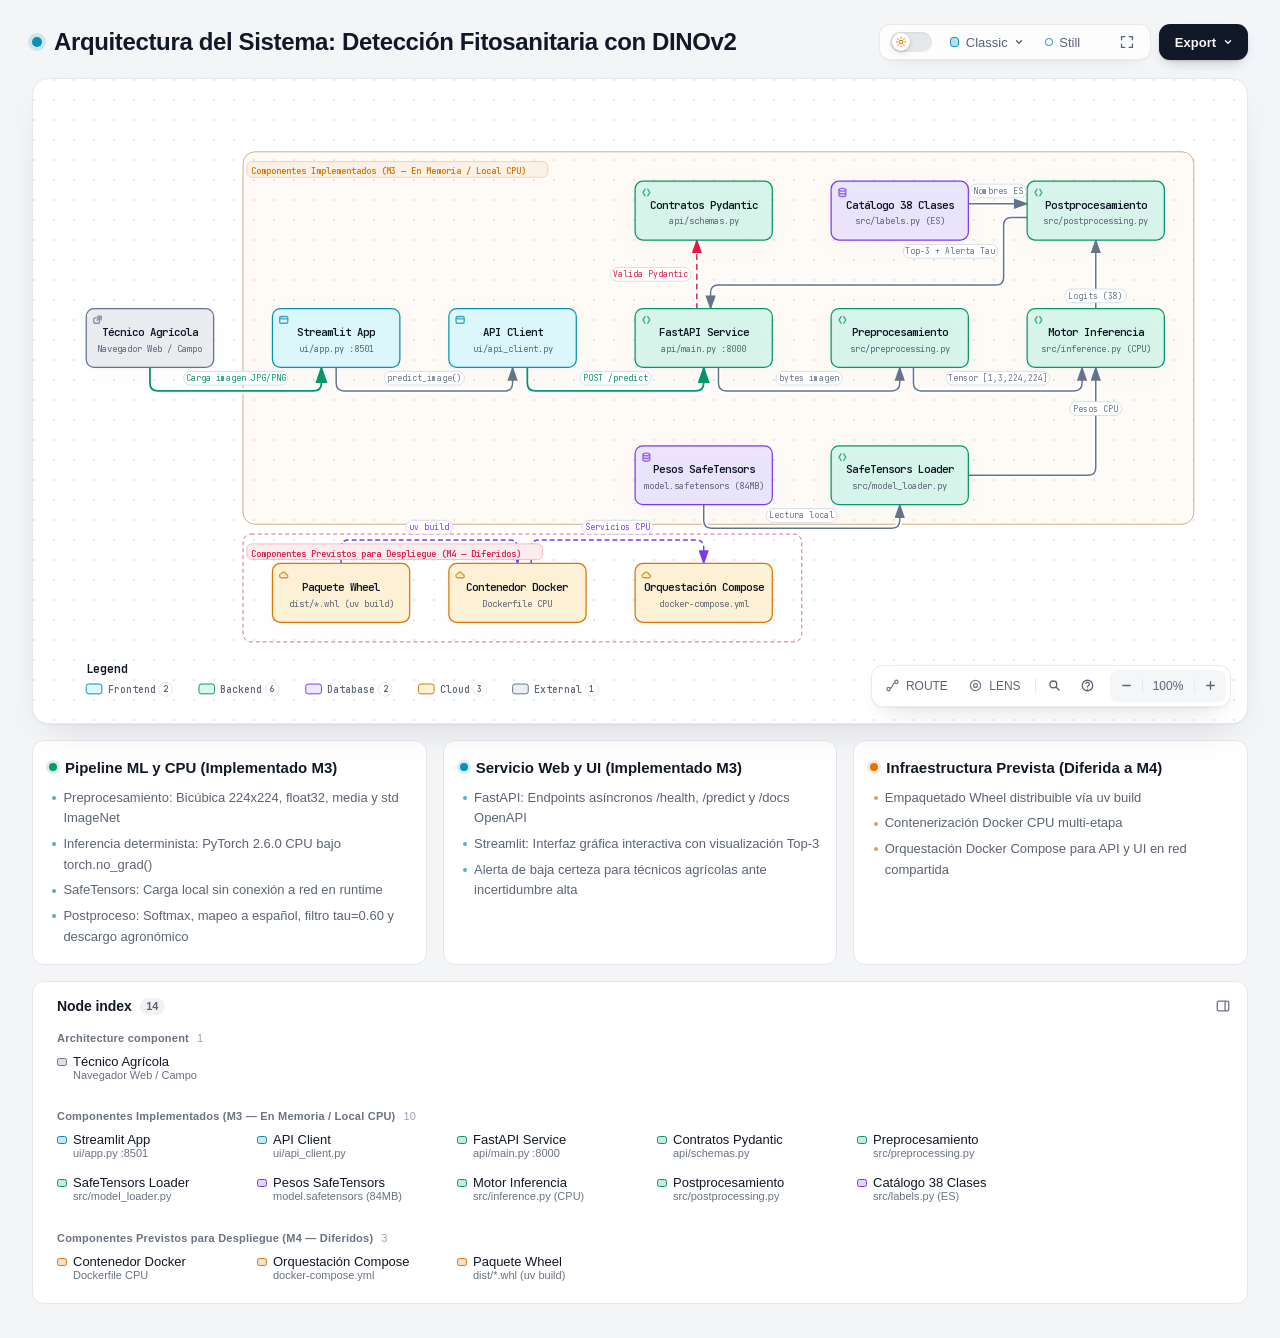
==== docs/architecture/system-architecture.html @ fdf1079b "chore(m3): configurar Spec Kit, constitución y gobernanza compartida" ====
<!DOCTYPE html>
<html lang="en" data-theme="dark" data-preset="classic">
<head>
  <meta charset="UTF-8">
  <meta name="viewport" content="width=device-width, initial-scale=1.0">
  <meta name="generator" content="archify 3.2.0">
  <meta name="archify-reader-contract" content="declared-wide-v1">
  <title>Arquitectura del Sistema: Detección Fitosanitaria con DINOv2 Diagram</title>
  <script>
    // Resolve the theme before first paint so light-preference users don't
    // see a dark flash. The toolbar script below re-applies with UI state.
    (function () {
      try {
        var theme = null;
        try {
          var param = new URLSearchParams(window.location.search).get('theme');
          if (param === 'light' || param === 'dark') theme = param;
          if (new URLSearchParams(window.location.search).get('embed') === '1') {
            document.documentElement.setAttribute('data-embed', 'true');
          }
          if (new URLSearchParams(window.location.search).get('present') === '1') {
            document.documentElement.setAttribute('data-present', 'true');
          }
        } catch (_) {}
        if (!theme) {
          try { theme = localStorage.getItem('archify-theme'); } catch (_) {}
        }
        if (theme !== 'light' && theme !== 'dark') {
          theme = window.matchMedia('(prefers-color-scheme: light)').matches ? 'light' : 'dark';
        }
        document.documentElement.setAttribute('data-theme', theme);
      } catch (_) {}
    })();
  </script>
  <style id="archify-fonts">
/*
JetBrains Mono variable WOFF2 subsets from Google Fonts service revision v24.
These fixed bytes are shared by the viewer and its SVG/raster exports.
No local() source: an installed copy must not override the bundled font.
Uncovered characters (including CJK) still use the system fallback stack.
Upstream: https://github.com/JetBrains/JetBrainsMono

cyrillic-ext    1664 bytes  sha256 9343de2ca5d9549f792e7962375af8efb0f320c7643bfd36c884b5a30e5c396f
cyrillic        8892 bytes  sha256 4995a9a43ac659ec32fcd8b463755cd6a07b31a6e6b3894a6a153b661cf490e2
greek           6800 bytes  sha256 49c3da6c9a2b279b0f1f860f5cfb1f5dc38d88a5c7be9c9b1837bbc4e3db6111
vietnamese      5872 bytes  sha256 d44eb1936043a56038eb02dd70b243f379bef65783f94ec12f277550720411f1
latin-ext      11596 bytes  sha256 9c38cb2d0d2d93c1ee6e21fa78db76f13ea7e15e15cc64214c7ca89b6aaa35c4
latin          31340 bytes  sha256 2c32b9b3ee358c119e210f6f5195f9bd34894d78a785ff2e95d60e718e400af4

Copyright 2020 The JetBrains Mono Project Authors (https://github.com/JetBrains/JetBrainsMono)

This Font Software is licensed under the SIL Open Font License, Version 1.1.
This license is copied below, and is also available with a FAQ at:
https://openfontlicense.org


-----------------------------------------------------------
SIL OPEN FONT LICENSE Version 1.1 - 26 February 2007
-----------------------------------------------------------

PREAMBLE
The goals of the Open Font License (OFL) are to stimulate worldwide
development of collaborative font projects, to support the font creation
efforts of academic and linguistic communities, and to provide a free and
open framework in which fonts may be shared and improved in partnership
with others.

The OFL allows the licensed fonts to be used, studied, modified and
redistributed freely as long as they are not sold by themselves. The
fonts, including any derivative works, can be bundled, embedded,
redistributed and/or sold with any software provided that any reserved
names are not used by derivative works. The fonts and derivatives,
however, cannot be released under any other type of license. The
requirement for fonts to remain under this license does not apply
to any document created using the fonts or their derivatives.

DEFINITIONS
"Font Software" refers to the set of files released by the Copyright
Holder(s) under this license and clearly marked as such. This may
include source files, build scripts and documentation.

"Reserved Font Name" refers to any names specified as such after the
copyright statement(s).

"Original Version" refers to the collection of Font Software components as
distributed by the Copyright Holder(s).

"Modified Version" refers to any derivative made by adding to, deleting,
or substituting -- in part or in whole -- any of the components of the
Original Version, by changing formats or by porting the Font Software to a
new environment.

"Author" refers to any designer, engineer, programmer, technical
writer or other person who contributed to the Font Software.

PERMISSION & CONDITIONS
Permission is hereby granted, free of charge, to any person obtaining
a copy of the Font Software, to use, study, copy, merge, embed, modify,
redistribute, and sell modified and unmodified copies of the Font
Software, subject to the following conditions:

1) Neither the Font Software nor any of its individual components,
in Original or Modified Versions, may be sold by itself.

2) Original or Modified Versions of the Font Software may be bundled,
redistributed and/or sold with any software, provided that each copy
contains the above copyright notice and this license. These can be
included either as stand-alone text files, human-readable headers or
in the appropriate machine-readable metadata fields within text or
binary files as long as those fields can be easily viewed by the user.

3) No Modified Version of the Font Software may use the Reserved Font
Name(s) unless explicit written permission is granted by the corresponding
Copyright Holder. This restriction only applies to the primary font name as
presented to the users.

4) The name(s) of the Copyright Holder(s) or the Author(s) of the Font
Software shall not be used to promote, endorse or advertise any
Modified Version, except to acknowledge the contribution(s) of the
Copyright Holder(s) and the Author(s) or with their explicit written
permission.

5) The Font Software, modified or unmodified, in part or in whole,
must be distributed entirely under this license, and must not be
distributed under any other license. The requirement for fonts to
remain under this license does not apply to any document created
using the Font Software.

TERMINATION
This license becomes null and void if any of the above conditions are
not met.

DISCLAIMER
THE FONT SOFTWARE IS PROVIDED "AS IS", WITHOUT WARRANTY OF ANY KIND,
EXPRESS OR IMPLIED, INCLUDING BUT NOT LIMITED TO ANY WARRANTIES OF
MERCHANTABILITY, FITNESS FOR A PARTICULAR PURPOSE AND NONINFRINGEMENT
OF COPYRIGHT, PATENT, TRADEMARK, OR OTHER RIGHT. IN NO EVENT SHALL THE
COPYRIGHT HOLDER BE LIABLE FOR ANY CLAIM, DAMAGES OR OTHER LIABILITY,
INCLUDING ANY GENERAL, SPECIAL, INDIRECT, INCIDENTAL, OR CONSEQUENTIAL
DAMAGES, WHETHER IN AN ACTION OF CONTRACT, TORT OR OTHERWISE, ARISING
FROM, OUT OF THE USE OR INABILITY TO USE THE FONT SOFTWARE OR FROM
OTHER DEALINGS IN THE FONT SOFTWARE.
*/
    /* cyrillic-ext */
    @font-face { font-family: 'JetBrains Mono'; font-style: normal; font-weight: 400 800; font-display: swap;
      src: url([data-uri]) format('woff2');
      unicode-range: U+0460-052F, U+1C80-1C8A, U+20B4, U+2DE0-2DFF, U+A640-A69F, U+FE2E-FE2F; }
    /* cyrillic */
    @font-face { font-family: 'JetBrains Mono'; font-style: normal; font-weight: 400 800; font-display: swap;
      src: url([data-uri]) format('woff2');
      unicode-range: U+0301, U+0400-045F, U+0490-0491, U+04B0-04B1, U+2116; }
    /* greek */
    @font-face { font-family: 'JetBrains Mono'; font-style: normal; font-weight: 400 800; font-display: swap;
      src: url([data-uri]) format('woff2');
      unicode-range: U+0370-0377, U+037A-037F, U+0384-038A, U+038C, U+038E-03A1, U+03A3-03FF; }
    /* vietnamese */
    @font-face { font-family: 'JetBrains Mono'; font-style: normal; font-weight: 400 800; font-display: swap;
      src: url([data-uri]) format('woff2');
      unicode-range: U+0102-0103, U+0110-0111, U+0128-0129, U+0168-0169, U+01A0-01A1, U+01AF-01B0, U+0300-0301, U+0303-0304, U+0308-0309, U+0323, U+0329, U+1EA0-1EF9, U+20AB; }
    /* latin-ext */
    @font-face { font-family: 'JetBrains Mono'; font-style: normal; font-weight: 400 800; font-display: swap;
      src: url([data-uri]) format('woff2');
      unicode-range: U+0100-02BA, U+02BD-02C5, U+02C7-02CC, U+02CE-02D7, U+02DD-02FF, U+0304, U+0308, U+0329, U+1D00-1DBF, U+1E00-1E9F, U+1EF2-1EFF, U+2020, U+20A0-20AB, U+20AD-20C0, U+2113, U+2C60-2C7F, U+A720-A7FF; }
    /* latin */
    @font-face { font-family: 'JetBrains Mono'; font-style: normal; font-weight: 400 800; font-display: swap;
      src: url([data-uri]) format('woff2');
      unicode-range: U+0000-00FF, U+0131, U+0152-0153, U+02BB-02BC, U+02C6, U+02DA, U+02DC, U+0304, U+0308, U+0329, U+2000-206F, U+20AC, U+2122, U+2191, U+2193, U+2212, U+2215, U+FEFF, U+FFFD; }
  </style>
  <style>
    /* ==========================================================
       THEME VARIABLES — switch by toggling [data-theme] on <html>
       ========================================================== */
    :root,
    [data-theme="dark"] {
      --bg: #020617;
      --grid: #1e293b;
      --canvas-dot: rgba(148, 163, 184, 0.16);
      --text: #ffffff;
      --text-muted: #94a3b8;
      --text-dim: #475569;
      /* UI chrome and menu hints need more contrast than SVG .t-dim accents */
      --text-faint: #7d8da1;

      --panel: rgba(15, 23, 42, 0.5);
      --panel-border: #1e293b;
      --lane-fill: rgba(15, 23, 42, 0.22);
      --lane-stroke: #334155;

      --arrow: #94a3b8;
      --arrow-emphasis: #34d399;

      /* Opaque mask color used behind semi-transparent component fills
         so the arrows drawn underneath are properly hidden. */
      --mask: #0f172a;

      --frontend-fill:    rgba(8, 51, 68, 0.4);
      --frontend-stroke:  #22d3ee;
      --backend-fill:     rgba(6, 78, 59, 0.4);
      --backend-stroke:   #34d399;
      --database-fill:    rgba(76, 29, 149, 0.4);
      --database-stroke:  #a78bfa;
      --cloud-fill:       rgba(120, 53, 15, 0.3);
      --cloud-stroke:     #fbbf24;
      --security-fill:    rgba(136, 19, 55, 0.4);
      --security-stroke:  #fb7185;
      --messagebus-fill:  rgba(251, 146, 60, 0.3);
      --messagebus-stroke:#fb923c;
      --external-fill:    rgba(30, 41, 59, 0.5);
      --external-stroke:  #94a3b8;

      --toolbar-bg:       rgba(15, 23, 42, 0.8);
      --toolbar-border:   #334155;
      --toolbar-text:     #e2e8f0;
      --toolbar-hover:    rgba(15, 23, 42, 0.95);
      --toolbar-menu-bg:  #0f172a;
    }

    [data-theme="light"] {
      --bg: #f4f5f7;
      --grid: #e9edf2;
      --canvas-dot: #e2e7ec;
      --text: #111827;
      --text-muted: #5b6474;
      --text-dim: #9aa3b2;
      --text-faint: #6b7280;

      --panel: #ffffff;
      --panel-border: #e5e7eb;
      --lane-fill: rgba(248, 250, 252, 0.65);
      --lane-stroke: #cbd5e1;

      --arrow: #64748b;
      --arrow-emphasis: #059669;

      --mask: #ffffff;

      --frontend-fill: rgba(34, 211, 238, 0.15);
      --frontend-stroke: #0891b2;
      --backend-fill: rgba(52, 211, 153, 0.18);
      --backend-stroke: #059669;
      --database-fill: rgba(167, 139, 250, 0.2);
      --database-stroke: #7c3aed;
      --cloud-fill: rgba(251, 191, 36, 0.18);
      --cloud-stroke: #d97706;
      --security-fill: rgba(251, 113, 133, 0.15);
      --security-stroke: #e11d48;
      --messagebus-fill: rgba(251, 146, 60, 0.15);
      --messagebus-stroke: #ea580c;
      --external-fill: rgba(148, 163, 184, 0.18);
      --external-stroke: #64748b;

      --toolbar-bg:       rgba(255, 255, 255, 0.92);
      --toolbar-border:   #cbd5e1;
      --toolbar-text:     #334155;
      --toolbar-hover:    #ffffff;
      --toolbar-menu-bg:  #ffffff;
    }

    /* ==========================================================
       SIGNAL FLOW — an opt-in, motion-forward visual preset.
       The variables also target a standalone exported SVG, whose
       root carries data-preset and data-theme directly.
       ========================================================== */
    [data-preset="signal-flow"][data-theme="dark"] {
      --bg: #030711;
      --grid: #15233a;
      --panel: rgba(6, 14, 28, 0.78);
      --panel-border: #1d3350;
      --lane-fill: rgba(9, 22, 40, 0.5);
      --lane-stroke: #2c4564;
      --text: #f5fbff;
      --text-muted: #9eb0c7;
      --text-dim: #52667f;
      --text-faint: #7890ad;
      --mask: #07101e;
      --frontend-fill: rgba(6, 182, 212, 0.14);
      --frontend-stroke: #67e8f9;
      --backend-fill: rgba(16, 185, 129, 0.14);
      --backend-stroke: #5eead4;
      --database-fill: rgba(139, 92, 246, 0.16);
      --database-stroke: #c4b5fd;
      --cloud-fill: rgba(245, 158, 11, 0.13);
      --cloud-stroke: #fcd34d;
      --security-fill: rgba(244, 63, 94, 0.13);
      --security-stroke: #fda4af;
      --messagebus-fill: rgba(249, 115, 22, 0.13);
      --messagebus-stroke: #fdba74;
      --external-fill: rgba(71, 85, 105, 0.24);
      --external-stroke: #a5b4c7;
      --arrow: #7890ad;
      --arrow-emphasis: #2dd4bf;
      --toolbar-bg: rgba(7, 16, 30, 0.86);
      --toolbar-border: #29415f;
      --toolbar-menu-bg: #07101e;
    }

    [data-preset="signal-flow"][data-theme="light"] {
      --bg: #f4f9fc;
      --grid: #d4e5ee;
      --panel: rgba(255, 255, 255, 0.82);
      --panel-border: #bfd5e2;
      --lane-fill: rgba(232, 243, 248, 0.62);
      --lane-stroke: #a9c5d5;
      --text: #102638;
      --text-muted: #587287;
      --text-dim: #8aa2b4;
      --text-faint: #668397;
      --mask: #ffffff;
      --frontend-fill: rgba(6, 182, 212, 0.09);
      --frontend-stroke: #0789a1;
      --backend-fill: rgba(5, 150, 105, 0.09);
      --backend-stroke: #087f69;
      --database-fill: rgba(124, 58, 237, 0.09);
      --database-stroke: #7254c7;
      --cloud-fill: rgba(217, 119, 6, 0.08);
      --cloud-stroke: #b9670b;
      --security-fill: rgba(225, 29, 72, 0.08);
      --security-stroke: #c53a59;
      --messagebus-fill: rgba(234, 88, 12, 0.08);
      --messagebus-stroke: #c65f27;
      --external-fill: rgba(100, 116, 139, 0.1);
      --external-stroke: #607a8c;
      --arrow: #7b97aa;
      --arrow-emphasis: #0d9488;
    }

    /* ==========================================================
       BLUEPRINT — a review-first drafting preset for deployment,
       infrastructure, and technical design documentation. It keeps
       the same semantic palette and geometry while trading glow for
       precise grid contrast, squared materials, and drafting marks.
       ========================================================== */
    [data-preset="blueprint"][data-theme="dark"] {
      --bg: #06131f;
      --grid: #17425a;
      --panel: rgba(7, 27, 43, 0.9);
      --panel-border: #27627f;
      --lane-fill: rgba(10, 43, 66, 0.36);
      --lane-stroke: #34799a;
      --text: #e3f6ff;
      --text-muted: #91b8ca;
      --text-dim: #557e92;
      --text-faint: #739caf;
      --mask: #0a2031;
      --frontend-fill: rgba(26, 157, 193, 0.14);
      --frontend-stroke: #66d9ef;
      --backend-fill: rgba(31, 155, 124, 0.13);
      --backend-stroke: #69dfbd;
      --database-fill: rgba(120, 105, 196, 0.14);
      --database-stroke: #b4a8ff;
      --cloud-fill: rgba(197, 145, 43, 0.13);
      --cloud-stroke: #ffd166;
      --security-fill: rgba(199, 76, 104, 0.13);
      --security-stroke: #ff8da1;
      --messagebus-fill: rgba(207, 112, 49, 0.13);
      --messagebus-stroke: #ffad66;
      --external-fill: rgba(84, 119, 139, 0.18);
      --external-stroke: #a7cad9;
      --arrow: #78a3b7;
      --arrow-emphasis: #64dfc1;
      --toolbar-bg: rgba(7, 28, 45, 0.92);
      --toolbar-border: #34799a;
      --toolbar-text: #d8f3ff;
      --toolbar-hover: rgba(18, 58, 83, 0.95);
      --toolbar-menu-bg: #0a2031;
    }

    [data-preset="blueprint"][data-theme="light"] {
      --bg: #edf7fa;
      --grid: #b5d5e1;
      --panel: rgba(249, 253, 255, 0.94);
      --panel-border: #78aabd;
      --lane-fill: rgba(210, 232, 240, 0.42);
      --lane-stroke: #83b2c4;
      --text: #123344;
      --text-muted: #4e7486;
      --text-dim: #86a6b4;
      --text-faint: #668c9d;
      --mask: #f9fdff;
      --frontend-fill: rgba(8, 145, 178, 0.08);
      --frontend-stroke: #087f9c;
      --backend-fill: rgba(5, 128, 101, 0.08);
      --backend-stroke: #08755f;
      --database-fill: rgba(100, 75, 180, 0.08);
      --database-stroke: #6757a8;
      --cloud-fill: rgba(181, 120, 15, 0.08);
      --cloud-stroke: #a86609;
      --security-fill: rgba(190, 48, 80, 0.07);
      --security-stroke: #b32f50;
      --messagebus-fill: rgba(196, 81, 22, 0.07);
      --messagebus-stroke: #b65120;
      --external-fill: rgba(79, 112, 128, 0.08);
      --external-stroke: #506f7e;
      --arrow: #6d93a5;
      --arrow-emphasis: #087f69;
      --toolbar-bg: rgba(247, 252, 254, 0.94);
      --toolbar-border: #8ab5c5;
      --toolbar-text: #294f61;
      --toolbar-hover: #ffffff;
      --toolbar-menu-bg: #f9fdff;
    }

    /* ==========================================================
       EDITORIAL — a warm, publication-minded preset for design
       reviews, launch notes, and documentation. The diagram keeps
       the same semantic palette and exact geometry, but trades
       software chrome for paper, ink, ruled structure, and one
       restrained vermilion accent.
       ========================================================== */
    [data-preset="editorial"][data-theme="dark"] {
      --bg: #181611;
      --grid: #39342a;
      --panel: rgba(35, 31, 24, 0.96);
      --panel-border: #625a4a;
      --lane-fill: rgba(52, 46, 35, 0.46);
      --lane-stroke: #726957;
      --text: #f4eddf;
      --text-muted: #b9ae9b;
      --text-dim: #776e60;
      --text-faint: #9d917e;
      --mask: #231f18;
      --frontend-fill: rgba(43, 133, 142, 0.16);
      --frontend-stroke: #7fc6c7;
      --backend-fill: rgba(63, 132, 92, 0.16);
      --backend-stroke: #8fc29e;
      --database-fill: rgba(117, 91, 141, 0.17);
      --database-stroke: #c0a4d0;
      --cloud-fill: rgba(170, 119, 49, 0.16);
      --cloud-stroke: #d8ad68;
      --security-fill: rgba(157, 69, 65, 0.17);
      --security-stroke: #df9085;
      --messagebus-fill: rgba(174, 79, 42, 0.16);
      --messagebus-stroke: #df946f;
      --external-fill: rgba(126, 115, 96, 0.18);
      --external-stroke: #b8ad99;
      --arrow: #948978;
      --arrow-emphasis: #dd6b3d;
      --toolbar-bg: rgba(35, 31, 24, 0.92);
      --toolbar-border: #625a4a;
      --toolbar-text: #eee5d5;
      --toolbar-hover: #302a20;
      --toolbar-menu-bg: #231f18;
    }

    [data-preset="editorial"][data-theme="light"] {
      --bg: #f2eee5;
      --grid: #d8d0c2;
      --panel: rgba(251, 248, 241, 0.97);
      --panel-border: #c4b9a6;
      --lane-fill: rgba(229, 221, 207, 0.42);
      --lane-stroke: #b8aa94;
      --text: #242018;
      --text-muted: #6f6658;
      --text-dim: #a09788;
      --text-faint: #817767;
      --mask: #fbf8f1;
      --frontend-fill: rgba(31, 117, 126, 0.09);
      --frontend-stroke: #287e84;
      --backend-fill: rgba(42, 119, 75, 0.09);
      --backend-stroke: #397b53;
      --database-fill: rgba(105, 75, 130, 0.09);
      --database-stroke: #765d86;
      --cloud-fill: rgba(157, 103, 31, 0.1);
      --cloud-stroke: #9a671f;
      --security-fill: rgba(153, 58, 52, 0.09);
      --security-stroke: #9e463f;
      --messagebus-fill: rgba(182, 70, 27, 0.09);
      --messagebus-stroke: #ad4b25;
      --external-fill: rgba(101, 91, 75, 0.09);
      --external-stroke: #746b5e;
      --arrow: #8a806f;
      --arrow-emphasis: #bb4c23;
      --toolbar-bg: rgba(251, 248, 241, 0.94);
      --toolbar-border: #c4b9a6;
      --toolbar-text: #40392f;
      --toolbar-hover: #fffdf8;
      --toolbar-menu-bg: #fbf8f1;
    }

    * { margin: 0; padding: 0; box-sizing: border-box; }

    body {
      --archify-page-top: 2rem;
      font-family: -apple-system, BlinkMacSystemFont, 'Segoe UI', 'PingFang SC', 'Hiragino Sans GB', 'Microsoft YaHei', 'Noto Sans CJK SC', 'Noto Sans', Roboto, 'Helvetica Neue', Arial, sans-serif;
      -webkit-font-smoothing: antialiased;
      background: var(--bg);
      min-height: 100vh;
      padding: var(--archify-page-top) 2rem 2rem;
      color: var(--text);
      /* Theme surfaces change together; animating the page background leaves it
         visibly out of sync with the SVG and panel for the first 200ms. */
    }

    html[data-preset="signal-flow"] body {
      background-image:
        radial-gradient(circle at 18% -8%, rgba(34, 211, 238, 0.14), transparent 34rem),
        radial-gradient(circle at 92% 18%, rgba(139, 92, 246, 0.12), transparent 30rem);
      background-attachment: fixed;
    }
    html[data-preset="signal-flow"][data-theme="light"] body {
      background-image:
        radial-gradient(circle at 18% -8%, rgba(6, 182, 212, 0.12), transparent 34rem),
        radial-gradient(circle at 92% 18%, rgba(139, 92, 246, 0.08), transparent 30rem);
    }
    html[data-preset="blueprint"] body {
      background-image:
        linear-gradient(var(--grid) 1px, transparent 1px),
        linear-gradient(90deg, var(--grid) 1px, transparent 1px);
      background-size: 32px 32px;
      background-position: -1px -1px;
      background-attachment: fixed;
    }
    html[data-preset="editorial"] body {
      background-image:
        linear-gradient(90deg, transparent 0, transparent 5.4rem, color-mix(in srgb, var(--security-stroke) 18%, transparent) 5.4rem, color-mix(in srgb, var(--security-stroke) 18%, transparent) calc(5.4rem + 1px), transparent calc(5.4rem + 1px)),
        repeating-linear-gradient(0deg, transparent 0, transparent 31px, color-mix(in srgb, var(--grid) 36%, transparent) 31px, color-mix(in srgb, var(--grid) 36%, transparent) 32px);
      background-attachment: fixed;
    }

    /* Gallery/embed mode keeps the generated artifact as the source of truth
       while presenting only its diagram surface inside a proof card. */
    html[data-embed="true"] body {
      min-height: 0;
      padding: 0;
      overflow: hidden;
      background: var(--bg);
      background-image: none;
    }
    html[data-embed="true"] .toolbar,
    html[data-embed="true"] .header,
    html[data-embed="true"] .cards,
    html[data-embed="true"] .diagram-nav,
    html[data-embed="true"] .overview-map,
    html[data-embed="true"] .focus-chip,
    html[data-embed="true"] .route-probe,
    html[data-embed="true"] .semantic-lens,
    html[data-embed="true"] .diagram-guide,
    html[data-embed="true"] .node-finder,
    html[data-embed="true"] .node-outline { display: none !important; }
    html[data-embed="true"] .container { max-width: none; }
    html[data-embed="true"] .diagram-container {
      padding: 0.5rem;
      border: 0;
      border-radius: 0;
      box-shadow: none;
    }
    html[data-embed="true"] .diagram-container svg { min-width: 0; }

    /* Presentation Stage is a viewer-only layer: it gives the live diagram
       the viewport while keeping guided views, theme, focus, and exports real.
       Embed mode wins when both query parameters are present. */
    html[data-present="true"]:not([data-embed="true"]) body {
      --archify-page-top: 1rem;
      height: 100dvh;
      min-height: 0;
      padding: 1rem;
      overflow: hidden;
    }
    html[data-present="true"]:not([data-embed="true"]) .container {
      display: flex;
      flex-direction: column;
      gap: 0.75rem;
      width: 100%;
      max-width: none;
      height: calc(100dvh - 2rem);
    }
    html[data-present="true"]:not([data-embed="true"]) .header {
      flex: none;
      min-width: 0;
      margin: 0;
      padding-right: 23rem;
    }
    html[data-present="true"]:not([data-embed="true"]) .header-row { margin-bottom: 0.25rem; }
    html[data-present="true"]:not([data-embed="true"]) .subtitle {
      overflow: hidden;
      text-overflow: ellipsis;
      white-space: nowrap;
    }

    html[data-present="true"]:not([data-embed="true"]) .diagram-container {
      display: flex;
      flex: 1 1 auto;
      align-items: center;
      justify-content: center;
      min-height: 0;
      padding: 0.75rem;
      padding-bottom: calc(0.75rem + var(--archify-nav-reserve));
    }
    html[data-present="true"]:not([data-embed="true"]) .diagram-container > svg {
      flex: 1 1 auto;
      height: 100%;
      min-height: 0;
      width: 100%;
      min-width: 0;
    }
    html[data-present="true"]:not([data-embed="true"]) .cards { display: none; }
    html[data-present="true"]:not([data-embed="true"]) #btn-present {
      border-color: var(--frontend-stroke);
      color: var(--frontend-stroke);
    }

    /* The reader owns only the outer scale. Compact automatic sequences fit at
       their authored text size or larger. Long sequences and waterfall rows
       favor reading width and page scroll; other diagrams keep height fitting.
       Small automatic canvases retain a modest scale inside a usable shell.
       Every strategy preserves the authored SVG/viewBox and semantic geometry. */
    .container {
      width: 100%;
      max-width: var(--archify-reader-width, 1440px);
      margin: 0 auto;
    }
    html[data-reader-area="true"] .diagram-container {
      min-height: var(--archify-diagram-min-height);
      display: flex;
      align-items: center;
    }
    html[data-reader-area="true"] .diagram-container > svg { flex-shrink: 0; }
    /* The original SVG legend can use the outer corner while the capped or fitted
       diagram stays centered. The container still clips all outer paint. */
    .diagram-container:has([data-reader-legend-corner]) > svg { overflow: visible; }
    .diagram-container [data-reader-legend-corner] {
      transform-origin: 0 0;
      transform-box: view-box;
      transform: var(--archify-reader-legend-transform);
    }
    html[data-reader-narrow="true"]:not([data-present="true"]) .diagram-container > svg {
      min-width: 0;
      max-width: var(--archify-diagram-max-width);
      margin-inline: auto;
    }
    @media (min-width: 768px) and (max-height: 920px) {
      .header { margin-bottom: 1rem; }
      .diagram-container { padding: 1rem; }
      .cards { margin-top: 1rem; }
      .card { padding: 1rem; }
    }

    .header { margin-bottom: 1.5rem; padding-right: 29.5rem; }

    html[data-preset="signal-flow"] .header,
    html[data-preset="blueprint"] .header,
    html[data-preset="editorial"] .header { padding-right: 29.5rem; }

    .header-row {
      display: flex;
      align-items: center;
      gap: 0.75rem;
      min-height: 2.75rem;
      margin-bottom: 0.25rem;
    }

    .pulse-dot {
      flex: none;
      width: 10px;
      height: 10px;
      background: var(--frontend-stroke);
      border-radius: 50%;
      box-shadow: 0 0 0 4px color-mix(in srgb, var(--frontend-stroke) 16%, transparent);
      animation: none;
    }

    html[data-motion-capable="true"] .pulse-dot { animation: pulse 2s infinite; }

    @keyframes pulse {
      0%, 100% { opacity: 1; }
      50% { opacity: 0.5; }
    }

    h1 {
      font-size: 1.5rem;
      font-weight: 650;
      line-height: 1.25;
      letter-spacing: -0.015em;
    }

    .subtitle {
      color: var(--text-muted);
      font-size: 0.875rem;
      line-height: 1.55;
      margin-left: 1.375rem;
    }

    html[data-preset="signal-flow"] .header-row::after {
      content: attr(data-preset-badge-signal-flow);
      flex: none;
      margin-left: 0.25rem;
      color: var(--frontend-stroke);
      border: 1px solid var(--frontend-stroke);
      border-radius: 999px;
      padding: 0.28rem 0.6rem;
      font-size: 0.625rem;
      letter-spacing: 0.12em;
      opacity: 0.82;
      box-shadow: 0 0 20px rgba(34, 211, 238, 0.12);
      white-space: nowrap;
    }

    html[data-preset="blueprint"] .pulse-dot {
      width: 10px;
      height: 10px;
      border: 1px solid var(--frontend-stroke);
      border-radius: 1px;
      background: transparent;
      box-shadow: inset 0 0 0 2px var(--bg);
      transform: rotate(45deg);
      animation: none;
    }
    html[data-preset="blueprint"] .header-row::after {
      content: attr(data-preset-badge-blueprint);
      flex: none;
      margin-left: 0.25rem;
      padding: 0.28rem 0.55rem;
      border-top: 1px solid var(--frontend-stroke);
      border-bottom: 1px solid var(--frontend-stroke);
      color: var(--frontend-stroke);
      font-size: 0.5625rem;
      font-weight: 700;
      letter-spacing: 0.14em;
      white-space: nowrap;
    }

    html[data-preset="editorial"] h1,
    html[data-preset="editorial"] .card h3 {
      font-family: Georgia, 'Times New Roman', 'Songti SC', STSong, serif;
      letter-spacing: -0.02em;
    }
    html[data-preset="editorial"] h1 { font-size: 1.72rem; font-weight: 600; }
    html[data-preset="editorial"] .pulse-dot {
      width: 9px;
      height: 9px;
      border: 1px solid var(--arrow-emphasis);
      border-radius: 0;
      background: var(--arrow-emphasis);
      box-shadow: 0 0 0 3px color-mix(in srgb, var(--arrow-emphasis) 14%, transparent);
      transform: rotate(45deg);
      animation: none;
    }
    html[data-preset="editorial"] .header-row::after {
      content: attr(data-preset-badge-editorial);
      flex: none;
      margin-left: 0.25rem;
      padding: 0.32rem 0 0.24rem;
      border-bottom: 2px solid var(--arrow-emphasis);
      color: var(--arrow-emphasis);
      font-family: Georgia, 'Times New Roman', serif;
      font-size: 0.625rem;
      font-style: italic;
      font-weight: 600;
      letter-spacing: 0.08em;
      white-space: nowrap;
    }

    .diagram-container {
      --archify-nav-reserve: 0px;
      background: var(--panel);
      border-radius: 1rem;
      border: 1px solid var(--panel-border);
      box-shadow: 0 1px 2px rgba(15, 23, 42, 0.04), 0 16px 40px -20px rgba(15, 23, 42, 0.18);
      padding: 1.5rem;
      padding-bottom: calc(1.5rem + var(--archify-nav-reserve));
      overflow: hidden;
      position: relative;
    }

    html[data-preset="signal-flow"] .diagram-container {
      position: relative;
      overflow: hidden;
      background: linear-gradient(180deg, rgba(8, 20, 38, 0.82), rgba(3, 8, 18, 0.94));
      box-shadow: inset 0 1px 0 rgba(255, 255, 255, 0.04), 0 28px 80px rgba(0, 0, 0, 0.34);
    }
    html[data-preset="signal-flow"][data-theme="light"] .diagram-container {
      background: linear-gradient(180deg, rgba(255, 255, 255, 0.9), rgba(237, 246, 250, 0.94));
      box-shadow: inset 0 1px 0 rgba(255, 255, 255, 0.72), 0 24px 60px rgba(45, 78, 99, 0.12);
    }
    html[data-preset="blueprint"] .diagram-container {
      border-color: var(--panel-border);
      border-radius: 0.35rem;
      background: var(--panel);
      box-shadow:
        inset 0 0 0 1px color-mix(in srgb, var(--panel-border) 34%, transparent),
        0 18px 48px rgba(0, 0, 0, 0.16);
    }
    html[data-preset="blueprint"] .diagram-container::after {
      content: "";
      position: absolute;
      z-index: 10;
      inset: 0.7rem;
      pointer-events: none;
      background:
        linear-gradient(var(--frontend-stroke), var(--frontend-stroke)) left top / 1.35rem 1px no-repeat,
        linear-gradient(var(--frontend-stroke), var(--frontend-stroke)) left top / 1px 1.35rem no-repeat,
        linear-gradient(var(--frontend-stroke), var(--frontend-stroke)) right top / 1.35rem 1px no-repeat,
        linear-gradient(var(--frontend-stroke), var(--frontend-stroke)) right top / 1px 1.35rem no-repeat,
        linear-gradient(var(--frontend-stroke), var(--frontend-stroke)) left bottom / 1.35rem 1px no-repeat,
        linear-gradient(var(--frontend-stroke), var(--frontend-stroke)) left bottom / 1px 1.35rem no-repeat,
        linear-gradient(var(--frontend-stroke), var(--frontend-stroke)) right bottom / 1.35rem 1px no-repeat,
        linear-gradient(var(--frontend-stroke), var(--frontend-stroke)) right bottom / 1px 1.35rem no-repeat;
      opacity: 0.58;
    }
    html[data-preset="editorial"] .diagram-container {
      overflow: hidden;
      border-color: var(--panel-border);
      border-radius: 0.38rem;
      background:
        linear-gradient(90deg, color-mix(in srgb, var(--security-fill) 58%, transparent), transparent 12%),
        var(--panel);
      box-shadow:
        0 1px 0 color-mix(in srgb, var(--text) 6%, transparent),
        0 18px 48px color-mix(in srgb, #000 19%, transparent);
    }
    html[data-preset="editorial"] .diagram-container::after {
      position: absolute;
      z-index: 10;
      top: 0.72rem;
      right: 1.25rem;
      padding: 0.2rem 0.52rem;
      border: 1px solid var(--panel-border);
      background: var(--panel);
      color: var(--arrow-emphasis);
      content: attr(data-preset-badge-editorial-plate);
      font-family: Georgia, 'Times New Roman', serif;
      font-size: 0.52rem;
      font-style: italic;
      font-weight: 600;
      letter-spacing: 0.09em;
      pointer-events: none;
    }
    html[data-embed="true"][data-preset="editorial"] .diagram-container::after { display: none; }
    html[data-motion-capable="true"][data-preset="signal-flow"][data-ambient-entry="running"] .diagram-container::before {
      content: "";
      position: absolute;
      inset: 0;
      pointer-events: none;
      background: linear-gradient(115deg, transparent 28%, rgba(103, 232, 249, 0.035) 48%, transparent 68%);
      transform: translateX(-70%);
      animation: archify-signal-scan 4.8s ease-in-out 1 both;
    }

    /* Motion Governor gives the reader a real static state and gives the
       strongest semantic action the only motion budget. Atmosphere resets to
       its authored base instead of freezing mid-cycle. Static artifacts never
       start a decorative pulse or scan. */
    html:not([data-motion-capable="true"]) svg[data-animation="trace"] [data-animate] {
      animation: none !important;
    }
    html:not([data-motion-capable="true"]) svg[data-animation="trace"] [data-graph-role="automatic-crossover"]:has(> [data-animate="edge"]) > [data-graph-role="automatic-crossover-underlay"] {
      animation: none !important;
    }
    html[data-motion="still"] .pulse-dot,
    html[data-motion="still"] .diagram-container::before,
    html[data-motion="still"] svg[data-animation="trace"] [data-animate],
    html[data-motion-owner] .pulse-dot,
    html[data-motion-owner] .diagram-container::before,
    html[data-motion-owner] svg[data-animation="trace"] [data-animate],
    html[data-embed="true"] .pulse-dot,
    html[data-embed="true"] .diagram-container::before,
    html[data-share-playback="true"] .pulse-dot,
    html[data-share-playback="true"] .diagram-container::before,
    html[data-document-hidden="true"] .pulse-dot,
    html[data-document-hidden="true"] .diagram-container::before,
    html[data-document-hidden="true"] svg[data-animation="trace"] [data-animate],
    html[data-motion="still"] svg[data-animation="trace"] [data-graph-role="automatic-crossover"]:has(> [data-animate="edge"]) > [data-graph-role="automatic-crossover-underlay"],
    html[data-motion-owner] svg[data-animation="trace"] [data-graph-role="automatic-crossover"]:has(> [data-animate="edge"]) > [data-graph-role="automatic-crossover-underlay"],
    html[data-embed="true"] svg[data-animation="trace"] [data-graph-role="automatic-crossover"]:has(> [data-animate="edge"]) > [data-graph-role="automatic-crossover-underlay"],
    html[data-share-playback="true"] svg[data-animation="trace"] [data-graph-role="automatic-crossover"]:has(> [data-animate="edge"]) > [data-graph-role="automatic-crossover-underlay"],
    html[data-document-hidden="true"] svg[data-animation="trace"] [data-graph-role="automatic-crossover"]:has(> [data-animate="edge"]) > [data-graph-role="automatic-crossover-underlay"] {
      animation: none !important;
    }
    html[data-motion="still"] .diagram-container::before,
    html[data-motion-owner] .diagram-container::before,
    html[data-embed="true"] .diagram-container::before,
    html[data-share-playback="true"] .diagram-container::before {
      opacity: 0;
    }
    html[data-motion="still"] .intent-trace-flow,
    html[data-motion="still"] .route-probe-flow,
    html[data-motion="still"] .route-journey-flow,
    html[data-motion="still"] .semantic-lens-flow,
    html[data-motion="still"] .diagram-guide,
    html[data-motion="still"] .overview-map-live,
    html[data-document-hidden="true"] .intent-trace-flow,
    html[data-document-hidden="true"] .route-probe-flow,
    html[data-document-hidden="true"] .route-journey-flow,
    html[data-document-hidden="true"] .semantic-lens-flow,
    html[data-document-hidden="true"] .diagram-guide,
    html[data-document-hidden="true"] .overview-map-live {
      animation: none !important;
    }

    html[data-motion="still"] .intent-trace-flow,
    html[data-motion="still"] .route-probe-flow {
      stroke-dasharray: none;
      stroke-dashoffset: 0;
      opacity: 0.72;
    }
    html[data-motion="still"] .route-journey-overlay,
    html[data-document-hidden="true"] .route-journey-overlay { display: none !important; }
    html[data-motion="still"] .relationship-pulse-overlay { display: none !important; }

    html[data-motion="still"] svg [data-node-id],
    html[data-motion="still"] svg [data-edge-from],
    html[data-motion="still"] svg [data-detail],
    html[data-motion="still"] svg [data-detail-anchor],
    html[data-motion="still"] svg [data-legend-hit],
    html[data-motion="still"] svg {
      transition: none !important;
    }

    svg {
      font-family: 'JetBrains Mono', ui-monospace, SFMono-Regular, Menlo, Consolas, 'DejaVu Sans Mono', 'Liberation Mono', 'Noto Sans Mono CJK SC', 'PingFang SC', 'Hiragino Sans GB', 'Microsoft YaHei', monospace;
      width: 100%;
      min-width: min(900px, 100%);
      display: block;
      transform-origin: 0 0;
      transition: transform 0.18s ease;
    }

    .diagram-container.is-camera-moving svg {
      transition: transform 0.42s cubic-bezier(0.22, 1, 0.36, 1);
    }
    .diagram-container.is-camera-transaction svg { transition: none; }
    .diagram-container.is-pannable { cursor: grab; }
    .diagram-container.is-panning { cursor: grabbing; user-select: none; }
    .diagram-container.is-panning svg { transition: none; }

    .diagram-nav {
      position: absolute;
      right: 1rem;
      bottom: 1rem;
      z-index: 12;
      translate: 0 calc(-1 * var(--archify-dock-lift, 0px));
      display: inline-flex;
      align-items: center;
      max-width: calc(100% - 2rem);
      padding: 0.25rem;
      gap: 0.0625rem;
      overflow-x: auto;
      border: 1px solid color-mix(in srgb, var(--panel-border) 80%, transparent);
      border-radius: 0.75rem;
      background: color-mix(in srgb, var(--panel) 84%, transparent);
      box-shadow: 0 1px 2px rgba(15, 23, 42, 0.05), 0 10px 28px -14px rgba(15, 23, 42, 0.28);
      backdrop-filter: blur(14px) saturate(1.2);
      scrollbar-width: none;
    }
    .diagram-nav::-webkit-scrollbar { display: none; }
    .diagram-nav button,
    .focus-chip button {
      border: 0;
      background: transparent;
      color: var(--toolbar-text);
      font: inherit;
      cursor: pointer;
    }
    .diagram-nav button {
      min-width: 2rem;
      height: 2rem;
      padding: 0 0.4rem;
      border-radius: 0.5rem;
      color: var(--text-muted);
      font-size: 0.75rem;
      font-weight: 500;
      letter-spacing: 0;
      transition: background 0.15s, color 0.15s;
    }
    .diagram-nav button:hover,
    .diagram-nav button:focus-visible {
      color: var(--text);
      background: color-mix(in srgb, var(--text) 6%, transparent);
    }
    .diagram-nav button:hover,
    .diagram-nav button:focus-visible,
    .focus-chip button:hover,
    .focus-chip button:focus-visible { background: var(--toolbar-hover); }
    .diagram-nav button:focus-visible,
    .focus-chip button:focus-visible {
      outline: 2px solid var(--frontend-stroke);
      outline-offset: 1px;
    }
    .diagram-nav button:disabled { opacity: 0.38; cursor: default; }
    /* The Guide stays on the ? shortcut; Map only earns dock space once the
       reader has zoomed past the full diagram (or opened it from the keyboard). */
    .diagram-nav button[hidden] { display: none; }
    .diagram-container:not(.is-pannable) #btn-overview-map:not([data-radar-requested]):not(:focus) { display: none; }
    .diagram-nav button:disabled:hover { background: transparent; }
    .diagram-nav #btn-route-probe,
    .diagram-nav #btn-overview-map,
    .diagram-nav #btn-semantic-lens {
      min-width: auto;
      padding-inline: 0.6rem;
      color: var(--text-muted);
      font-weight: 500;
    }
    .diagram-nav #btn-node-finder,
    .diagram-nav [data-view="out"] {
      position: relative;
      margin-left: 0.375rem;
    }
    .diagram-nav #btn-node-finder::before,
    .diagram-nav [data-view="out"]::before {
      position: absolute;
      top: 0.55rem;
      bottom: 0.55rem;
      left: -0.19rem;
      width: 1px;
      background: color-mix(in srgb, var(--panel-border) 90%, transparent);
      content: "";
      pointer-events: none;
    }
    .diagram-nav-icon {
      display: block;
      width: 0.95rem;
      height: 0.95rem;
      margin: auto;
      background: currentColor;
      -webkit-mask-position: center;
      -webkit-mask-repeat: no-repeat;
      -webkit-mask-size: contain;
      mask-position: center;
      mask-repeat: no-repeat;
      mask-size: contain;
    }
    .diagram-nav-icon.find {
      -webkit-mask-image: url("data:image/svg+xml,%3Csvg xmlns='http://www.w3.org/2000/svg' viewBox='0 0 20 20'%3E%3Ccircle cx='8.5' cy='8.5' r='4.5' fill='none' stroke='black' stroke-width='1.8'/%3E%3Cpath d='m12 12 4 4' fill='none' stroke='black' stroke-width='1.8' stroke-linecap='round'/%3E%3C/svg%3E");
      mask-image: url("data:image/svg+xml,%3Csvg xmlns='http://www.w3.org/2000/svg' viewBox='0 0 20 20'%3E%3Ccircle cx='8.5' cy='8.5' r='4.5' fill='none' stroke='black' stroke-width='1.8'/%3E%3Cpath d='m12 12 4 4' fill='none' stroke='black' stroke-width='1.8' stroke-linecap='round'/%3E%3C/svg%3E");
    }
    .diagram-nav-icon.guide {
      -webkit-mask-image: url("data:image/svg+xml,%3Csvg xmlns='http://www.w3.org/2000/svg' viewBox='0 0 20 20'%3E%3Ccircle cx='10' cy='10' r='7' fill='none' stroke='black' stroke-width='1.7'/%3E%3Cpath d='M7.8 7.3a2.4 2.4 0 014.6.9c0 1.8-2.4 2-2.4 3.7M10 14.9h.01' fill='none' stroke='black' stroke-width='1.7' stroke-linecap='round'/%3E%3C/svg%3E");
      mask-image: url("data:image/svg+xml,%3Csvg xmlns='http://www.w3.org/2000/svg' viewBox='0 0 20 20'%3E%3Ccircle cx='10' cy='10' r='7' fill='none' stroke='black' stroke-width='1.7'/%3E%3Cpath d='M7.8 7.3a2.4 2.4 0 014.6.9c0 1.8-2.4 2-2.4 3.7M10 14.9h.01' fill='none' stroke='black' stroke-width='1.7' stroke-linecap='round'/%3E%3C/svg%3E");
    }
    .diagram-nav-icon.minus {
      -webkit-mask-image: url("data:image/svg+xml,%3Csvg xmlns='http://www.w3.org/2000/svg' viewBox='0 0 20 20'%3E%3Cpath d='M5 10h10' fill='none' stroke='black' stroke-width='1.8' stroke-linecap='round'/%3E%3C/svg%3E");
      mask-image: url("data:image/svg+xml,%3Csvg xmlns='http://www.w3.org/2000/svg' viewBox='0 0 20 20'%3E%3Cpath d='M5 10h10' fill='none' stroke='black' stroke-width='1.8' stroke-linecap='round'/%3E%3C/svg%3E");
    }
    .diagram-nav-icon.plus {
      -webkit-mask-image: url("data:image/svg+xml,%3Csvg xmlns='http://www.w3.org/2000/svg' viewBox='0 0 20 20'%3E%3Cpath d='M10 5v10M5 10h10' fill='none' stroke='black' stroke-width='1.8' stroke-linecap='round'/%3E%3C/svg%3E");
      mask-image: url("data:image/svg+xml,%3Csvg xmlns='http://www.w3.org/2000/svg' viewBox='0 0 20 20'%3E%3Cpath d='M10 5v10M5 10h10' fill='none' stroke='black' stroke-width='1.8' stroke-linecap='round'/%3E%3C/svg%3E");
    }
    .diagram-nav [data-view="reset"] {
      display: inline-flex;
      align-items: center;
      justify-content: center;
      gap: 0.2rem;
      min-width: 3.1rem;
      padding-inline: 0.35rem;
    }
    .diagram-nav [data-view="reset"][data-detail-visible] {
      min-width: 3.8rem;
    }
    .diagram-nav-detail {
      color: color-mix(in srgb, var(--toolbar-text) 52%, transparent);
      font-size: 0.44rem;
      font-weight: 700;
      line-height: 1;
      letter-spacing: 0.07em;
    }
    .diagram-nav-percent {
      color: var(--text-muted);
      font-size: 0.75rem;
      font-weight: 500;
      font-variant-numeric: tabular-nums;
      line-height: 1;
    }
    /* Mode buttons carry a small glyph so the dock reads as one icon language. */
    .diagram-nav #btn-route-probe,
    .diagram-nav #btn-overview-map,
    .diagram-nav #btn-semantic-lens {
      display: inline-flex;
      align-items: center;
      gap: 0.375rem;
      padding-inline: 0.55rem 0.65rem;
    }
    .diagram-nav #btn-route-probe::before,
    .diagram-nav #btn-overview-map::before,
    .diagram-nav #btn-semantic-lens::before {
      flex: none;
      width: 0.95rem;
      height: 0.95rem;
      background: currentColor;
      content: "";
      opacity: 0.85;
      -webkit-mask: var(--nav-glyph) center / contain no-repeat;
      mask: var(--nav-glyph) center / contain no-repeat;
    }
    .diagram-nav #btn-route-probe { --nav-glyph: url("data:image/svg+xml,%3Csvg xmlns='http://www.w3.org/2000/svg' viewBox='0 0 20 20'%3E%3Cg fill='none' stroke='black' stroke-width='1.7' stroke-linecap='round'%3E%3Ccircle cx='4.8' cy='14.8' r='2.2'/%3E%3Ccircle cx='15.2' cy='5.2' r='2.2'/%3E%3Cpath d='M6.9 13.9c3.8-1.4 2.6-6.3 6.2-7.8'/%3E%3C/g%3E%3C/svg%3E"); }
    .diagram-nav #btn-overview-map { --nav-glyph: url("data:image/svg+xml,%3Csvg xmlns='http://www.w3.org/2000/svg' viewBox='0 0 20 20'%3E%3Cg fill='none' stroke='black' stroke-width='1.7' stroke-linejoin='round'%3E%3Cpath d='M2.8 5.4 7.4 3.5l5.2 2 4.6-1.9v11l-4.6 1.9-5.2-2-4.6 1.9z'/%3E%3Cpath d='M7.4 3.5v11M12.6 5.5v11'/%3E%3C/g%3E%3C/svg%3E"); }
    .diagram-nav #btn-semantic-lens { --nav-glyph: url("data:image/svg+xml,%3Csvg xmlns='http://www.w3.org/2000/svg' viewBox='0 0 20 20'%3E%3Cg fill='none' stroke='black' stroke-width='1.7'%3E%3Ccircle cx='10' cy='10' r='6.8'/%3E%3Ccircle cx='10' cy='10' r='2.6'/%3E%3C/g%3E%3C/svg%3E"); }
    /* Zoom out / level / zoom in join into one stepper well. */
    .diagram-nav [data-view="out"],
    .diagram-nav [data-view="reset"],
    .diagram-nav [data-view="in"] {
      position: relative;
      border-radius: 0;
      background: color-mix(in srgb, var(--panel-border) 38%, transparent);
    }
    .diagram-nav [data-view="out"] { margin-left: 0.375rem; border-radius: 0.5rem 0 0 0.5rem; }
    .diagram-nav [data-view="out"]::before { display: none; }
    .diagram-nav [data-view="reset"],
    .diagram-nav [data-view="in"] { margin-left: -0.0625rem; }
    .diagram-nav [data-view="in"] { border-radius: 0 0.5rem 0.5rem 0; }
    .diagram-nav [data-view="reset"]::after,
    .diagram-nav [data-view="in"]::after {
      position: absolute;
      top: 0.55rem;
      bottom: 0.55rem;
      left: 0;
      width: 1px;
      background: color-mix(in srgb, var(--panel-border) 75%, transparent);
      content: "";
      pointer-events: none;
    }
    .diagram-nav [data-view="out"]:hover,
    .diagram-nav [data-view="reset"]:hover,
    .diagram-nav [data-view="in"]:hover { background: color-mix(in srgb, var(--panel-border) 60%, transparent); }
    .diagram-nav [data-view="out"]:disabled,
    .diagram-nav [data-view="in"]:disabled { opacity: 1; color: color-mix(in srgb, var(--text-muted) 40%, transparent); }
    .diagram-nav [data-view="out"]:disabled:hover,
    .diagram-nav [data-view="in"]:disabled:hover { background: color-mix(in srgb, var(--panel-border) 38%, transparent); }
    .diagram-nav [data-view="reset"] { min-width: 3.25rem; }
    .diagram-container[data-camera-indicator="true"] .diagram-nav-detail,
    .diagram-container[data-camera-indicator="true"] .diagram-nav-percent { color: var(--frontend-stroke); }
    .diagram-nav #btn-diagram-guide[aria-expanded="true"] {
      color: var(--cloud-stroke);
      background: var(--toolbar-hover);
    }

    /* Semantic Radar is a deliberately simplified, viewer-only overview. It
       uses authored node bounds and the live camera viewport rather than
       cloning the canonical SVG, so IDs, filters, animation, and export state
       stay singular and deterministic. */
    .overview-map {
      position: absolute;
      right: 1rem;
      bottom: calc(4.15rem + var(--archify-nav-reserve));
      z-index: 12;
      width: 11.25rem;
      overflow: hidden;
      border: 1px solid color-mix(in srgb, var(--frontend-stroke) 52%, var(--toolbar-border));
      border-radius: 0.78rem;
      background: var(--toolbar-menu-bg);
      color: var(--toolbar-text);
      box-shadow: 0 16px 42px rgba(0, 0, 0, 0.3);
      backdrop-filter: blur(16px);
      font-size: 0.625rem;
    }
    .overview-map[hidden] { display: none; }
    .overview-map[data-docked="true"] {
      position: fixed;
      right: var(--archify-radar-right, 1rem);
      top: var(--archify-radar-top, 1rem);
      bottom: auto;
    }
    .overview-map[data-docked="true"][data-dock-side="left"] {
      right: auto;
      left: var(--archify-radar-left, 1rem);
    }
    html[data-preset="blueprint"] .overview-map { border-radius: 0.28rem; }
    .overview-map-head {
      display: grid;
      grid-template-columns: auto minmax(0, 1fr) auto;
      align-items: center;
      gap: 0.45rem;
      min-height: 2.25rem;
      padding: 0.42rem 0.48rem 0.38rem 0.55rem;
      border-bottom: 1px solid var(--toolbar-border);
      background: linear-gradient(110deg, color-mix(in srgb, var(--frontend-fill) 45%, transparent), transparent 68%);
      cursor: grab;
      touch-action: none;
      user-select: none;
    }
    .overview-map[data-panel-dragging="true"] .overview-map-head { cursor: grabbing; }
    .overview-map[data-placement-invalid="true"] {
      border-color: var(--security-stroke);
      box-shadow: 0 0 0 2px color-mix(in srgb, var(--security-stroke) 34%, transparent), 0 16px 42px rgba(0, 0, 0, 0.3);
    }
    .overview-map[data-compact="true"] {
      width: 7.4rem;
    }
    .overview-map[data-compact="true"] .overview-map-head {
      grid-template-columns: minmax(0, 1fr) auto;
      gap: 0.24rem;
      min-height: 1.5rem;
      padding: 0.05rem 0.16rem 0.05rem 0.32rem;
      border-bottom: 0;
    }
    .overview-map[data-compact="true"] .overview-map-live,
    .overview-map[data-compact="true"] .overview-map-copy,
    .overview-map[data-compact="true"] .overview-map-surface,
    .overview-map[data-compact="true"] .overview-map-hint {
      display: none;
    }
    .overview-map[data-compact="true"] .overview-map-expand { display: inline-flex; }
    .overview-map[data-compact="true"] .overview-map-close {
      width: 1.15rem;
      height: 1.15rem;
      font-size: 0.72rem;
    }
    .overview-map-live {
      width: 0.42rem;
      height: 0.42rem;
      border-radius: 50%;
      background: var(--backend-stroke);
      box-shadow: 0 0 0 0 color-mix(in srgb, var(--backend-stroke) 52%, transparent);
      animation: archify-radar-live 2.4s ease-out infinite;
    }
    .overview-map-copy { min-width: 0; line-height: 1.1; }
    .overview-map-copy strong {
      display: block;
      overflow: hidden;
      color: var(--frontend-stroke);
      font-size: 0.59rem;
      letter-spacing: 0.12em;
      text-transform: uppercase;
      white-space: nowrap;
      text-overflow: ellipsis;
    }
    .overview-map-copy small {
      display: block;
      margin-top: 0.18rem;
      overflow: hidden;
      color: var(--text-faint);
      font-size: 0.52rem;
      letter-spacing: 0.04em;
      white-space: nowrap;
      text-overflow: ellipsis;
    }
    .overview-map-expand {
      display: none;
      align-items: center;
      justify-content: center;
      min-width: 0;
      height: 1.2rem;
      padding: 0 0.34rem;
      overflow: hidden;
      border: 0;
      border-radius: 0.3rem;
      background: transparent;
      color: var(--frontend-stroke);
      font: inherit;
      font-size: 0.49rem;
      font-weight: 700;
      letter-spacing: 0.06em;
      text-transform: uppercase;
      white-space: nowrap;
      cursor: pointer;
    }
    .overview-map-close {
      width: 1.55rem;
      height: 1.55rem;
      padding: 0;
      border: 0;
      border-radius: 0.34rem;
      background: transparent;
      color: var(--toolbar-text);
      font: inherit;
      font-size: 0.9rem;
      cursor: pointer;
    }
    .overview-map-expand:hover,
    .overview-map-expand:focus-visible,
    .overview-map-close:hover,
    .overview-map-close:focus-visible { background: var(--toolbar-hover); }
    .overview-map-expand:focus-visible,
    .overview-map-close:focus-visible,
    .overview-map-surface:focus-visible,
    .overview-map-node:focus-visible {
      outline: 2px solid var(--frontend-stroke);
      outline-offset: 1px;
    }
    .overview-map-surface {
      position: relative;
      height: 7rem;
      margin: 0.42rem;
      overflow: hidden;
      border: 1px solid color-mix(in srgb, var(--panel-border) 72%, transparent);
      border-radius: 0.42rem;
      background:
        linear-gradient(color-mix(in srgb, var(--panel-border) 26%, transparent) 1px, transparent 1px),
        linear-gradient(90deg, color-mix(in srgb, var(--panel-border) 26%, transparent) 1px, transparent 1px),
        color-mix(in srgb, var(--bg) 86%, transparent);
      background-size: 12px 12px;
      cursor: crosshair;
      touch-action: none;
    }
    html[data-preset="blueprint"] .overview-map-surface { border-radius: 0.1rem; }
    .overview-map-surface > svg {
      width: 100%;
      height: 100%;
      min-width: 0;
      transform: none !important;
      transition: none !important;
      display: block;
      overflow: visible;
    }
    .overview-map-node {
      fill: var(--backend-stroke);
      fill-opacity: 0.52;
      stroke: var(--backend-stroke);
      stroke-opacity: 0.86;
      vector-effect: non-scaling-stroke;
      cursor: pointer;
      transition: fill-opacity 140ms ease, stroke-width 140ms ease, filter 140ms ease;
    }
    .overview-map-node[data-kind="frontend"],
    .overview-map-node[data-kind="start"] { fill: var(--frontend-stroke); stroke: var(--frontend-stroke); }
    .overview-map-node[data-kind="database"],
    .overview-map-node[data-kind="success"] { fill: var(--database-stroke); stroke: var(--database-stroke); }
    .overview-map-node[data-kind="cloud"],
    .overview-map-node[data-kind="waiting"] { fill: var(--cloud-stroke); stroke: var(--cloud-stroke); }
    .overview-map-node[data-kind="messagebus"] { fill: var(--messagebus-stroke); stroke: var(--messagebus-stroke); }
    .overview-map-node[data-kind="security"],
    .overview-map-node[data-kind="decision"],
    .overview-map-node[data-kind="failure"] { fill: var(--security-stroke); stroke: var(--security-stroke); }
    .overview-map-node[data-kind="external"],
    .overview-map-node[data-kind="neutral"] { fill: var(--external-stroke); stroke: var(--external-stroke); }
    .overview-map-node[data-radar-active="true"],
    .overview-map-node:hover,
    .overview-map-node:focus-visible {
      fill-opacity: 0.92;
      stroke-width: 2.2;
      filter: drop-shadow(0 0 3px currentColor);
    }
    .overview-map-viewport {
      fill: color-mix(in srgb, var(--frontend-fill) 56%, transparent);
      stroke: var(--frontend-stroke);
      stroke-width: 2;
      vector-effect: non-scaling-stroke;
      pointer-events: none;
      filter: drop-shadow(0 0 3px color-mix(in srgb, var(--frontend-stroke) 54%, transparent));
    }
    .overview-map-hint {
      display: flex;
      justify-content: space-between;
      gap: 0.5rem;
      padding: 0 0.52rem 0.46rem;
      color: var(--text-faint);
      font-size: 0.49rem;
      letter-spacing: 0.06em;
      text-transform: uppercase;
    }
    .diagram-nav #btn-overview-map[aria-expanded="true"] {
      color: var(--frontend-stroke);
      background: color-mix(in srgb, var(--frontend-stroke) 11%, transparent);
    }
    .overview-map-feedback {
      position: absolute;
      right: 1rem;
      bottom: 4.15rem;
      z-index: 13;
      max-width: min(16rem, calc(100% - 2rem));
      padding: 0.38rem 0.55rem;
      border: 1px solid color-mix(in srgb, var(--frontend-stroke) 52%, var(--toolbar-border));
      border-radius: 0.5rem;
      background: var(--toolbar-menu-bg);
      color: var(--toolbar-text);
      box-shadow: 0 8px 24px rgba(0, 0, 0, 0.2);
      font-size: 0.52rem;
      line-height: 1.35;
      pointer-events: none;
    }
    .overview-map-feedback[hidden] { display: none; }
    .focus-chip[data-radar-yielded="true"] { display: none !important; }
    .diagram-nav #btn-route-probe[aria-pressed="true"] {
      color: var(--backend-stroke);
      background: color-mix(in srgb, var(--backend-stroke) 11%, transparent);
    }
    .diagram-nav #btn-semantic-lens[aria-expanded="true"],
    .diagram-nav #btn-semantic-lens[aria-pressed="true"] {
      color: var(--database-stroke);
      background: color-mix(in srgb, var(--database-stroke) 11%, transparent);
    }

    /* Semantic Lens turns the compiled node-kind palette into an analytical
       legend. One kind reveals its real traffic; two kinds compare only their
       direct authored relationships. Geometry and the canonical SVG stay put. */
    .semantic-lens {
      position: absolute;
      right: 1rem;
      bottom: calc(4.15rem + var(--archify-nav-reserve));
      z-index: 24;
      width: min(20rem, calc(100% - 2rem));
      overflow: hidden;
      border: 1px solid color-mix(in srgb, var(--database-stroke) 58%, var(--toolbar-border));
      border-radius: 0.82rem;
      background:
        linear-gradient(135deg, color-mix(in srgb, var(--database-fill) 34%, transparent), transparent 48%),
        var(--toolbar-menu-bg);
      color: var(--toolbar-text);
      box-shadow: 0 18px 52px rgba(0, 0, 0, 0.36);
      backdrop-filter: blur(18px);
      animation: archify-lens-in 180ms cubic-bezier(0.22, 1, 0.36, 1);
    }
    .semantic-lens[hidden] { display: none; }
    .semantic-lens[data-dock-side="left"] { left: 1rem; right: auto; }
    .semantic-lens[data-dock-side="right"] { left: auto; right: 1rem; }
    html[data-preset="blueprint"] .semantic-lens { border-radius: 0.28rem; }
    .semantic-lens-head {
      display: grid;
      grid-template-columns: minmax(0, 1fr) auto;
      align-items: start;
      gap: 0.75rem;
      padding: 0.72rem 0.78rem 0.62rem;
      border-bottom: 1px solid var(--toolbar-border);
    }
    .semantic-lens-eyebrow {
      display: block;
      color: var(--database-stroke);
      font-size: 0.5rem;
      font-weight: 800;
      letter-spacing: 0.16em;
      text-transform: uppercase;
    }
    .semantic-lens-title {
      display: block;
      margin-top: 0.16rem;
      color: var(--text);
      font-size: 0.82rem;
      letter-spacing: -0.02em;
    }
    .semantic-lens-close {
      width: 1.75rem;
      height: 1.75rem;
      padding: 0;
      border: 0;
      border-radius: 0.35rem;
      background: transparent;
      color: var(--toolbar-text);
      font: inherit;
      font-size: 1rem;
      cursor: pointer;
    }
    .semantic-lens-close:hover,
    .semantic-lens-close:focus-visible { background: var(--toolbar-hover); }
    .semantic-lens-instruction {
      margin: 0;
      padding: 0.52rem 0.78rem 0.48rem;
      color: var(--text-faint);
      font-size: 0.55rem;
      line-height: 1.45;
    }
    .semantic-lens-kinds {
      display: grid;
      grid-template-columns: 1fr 1fr;
      gap: 0.3rem;
      max-height: min(15rem, 40vh);
      padding: 0 0.5rem 0.5rem;
      overflow-y: auto;
      scrollbar-width: thin;
    }
    .semantic-lens-kind {
      --lens-color: var(--external-stroke);
      display: grid;
      grid-template-columns: auto minmax(0, 1fr) auto;
      align-items: center;
      gap: 0.42rem;
      min-width: 0;
      min-height: 2.15rem;
      padding: 0.35rem 0.42rem;
      border: 1px solid color-mix(in srgb, var(--lens-color) 24%, var(--toolbar-border));
      border-radius: 0.45rem;
      background: color-mix(in srgb, var(--panel) 76%, transparent);
      color: var(--toolbar-text);
      font: inherit;
      text-align: left;
      cursor: pointer;
      transition: border-color 140ms ease, background 140ms ease, opacity 140ms ease;
    }
    html[data-preset="blueprint"] .semantic-lens-kind { border-radius: 0.12rem; }
    .semantic-lens-kind[data-kind="frontend"],
    .semantic-lens-kind[data-kind="start"] { --lens-color: var(--frontend-stroke); }
    .semantic-lens-kind[data-kind="backend"],
    .semantic-lens-kind[data-kind="active"] { --lens-color: var(--backend-stroke); }
    .semantic-lens-kind[data-kind="database"],
    .semantic-lens-kind[data-kind="success"] { --lens-color: var(--database-stroke); }
    .semantic-lens-kind[data-kind="cloud"],
    .semantic-lens-kind[data-kind="waiting"] { --lens-color: var(--cloud-stroke); }
    .semantic-lens-kind[data-kind="messagebus"] { --lens-color: var(--messagebus-stroke); }
    .semantic-lens-kind[data-kind="security"],
    .semantic-lens-kind[data-kind="decision"],
    .semantic-lens-kind[data-kind="failure"] { --lens-color: var(--security-stroke); }
    .semantic-lens-kind:hover,
    .semantic-lens-kind:focus-visible,
    .semantic-lens-kind[aria-pressed="true"] {
      border-color: color-mix(in srgb, var(--lens-color) 78%, var(--toolbar-border));
      background: color-mix(in srgb, var(--lens-color) 11%, var(--panel));
    }
    .semantic-lens-kind:focus-visible,
    .semantic-lens-close:focus-visible,
    .semantic-lens-actions button:focus-visible {
      outline: 2px solid var(--database-stroke);
      outline-offset: 1px;
    }
    .semantic-lens-kind:disabled { opacity: 0.34; cursor: default; }
    .semantic-lens-swatch {
      width: 0.48rem;
      height: 0.48rem;
      border-radius: 50%;
      background: var(--lens-color);
      box-shadow: 0 0 8px color-mix(in srgb, var(--lens-color) 58%, transparent);
    }
    .semantic-lens-kind strong {
      overflow: hidden;
      color: var(--text);
      font-size: 0.61rem;
      text-overflow: ellipsis;
      white-space: nowrap;
    }
    .semantic-lens-kind em {
      color: var(--lens-color);
      font-size: 0.54rem;
      font-style: normal;
      font-weight: 800;
    }
    .semantic-lens-status {
      min-height: 2.5rem;
      margin: 0;
      padding: 0.55rem 0.78rem;
      border-top: 1px solid var(--toolbar-border);
      color: var(--text-faint);
      font-size: 0.55rem;
      line-height: 1.45;
    }
    .semantic-lens-status strong { color: var(--database-stroke); font-weight: 800; }
    .semantic-lens-actions {
      display: flex;
      justify-content: flex-end;
      gap: 0.28rem;
      padding: 0 0.62rem 0.62rem;
    }
    .semantic-lens-actions button {
      min-height: 1.8rem;
      padding: 0.28rem 0.48rem;
      border: 0;
      border-radius: 0.35rem;
      background: transparent;
      color: var(--toolbar-text);
      font: inherit;
      font-size: 0.56rem;
      cursor: pointer;
    }
    .semantic-lens-actions button:hover { background: var(--toolbar-hover); }
    .semantic-lens-actions #semantic-lens-copy { color: var(--database-stroke); }
    @keyframes archify-lens-in {
      from { opacity: 0; transform: translateY(5px) scale(0.985); }
      to { opacity: 1; transform: translateY(0) scale(1); }
    }

    /* Route Probe answers a reader question over the compiled semantic graph:
       choose two stable nodes and reveal the shortest authored directed route.
       The receipt and signal live entirely in the viewer layer. */
    .route-probe {
      position: absolute;
      left: 1rem;
      bottom: calc(1rem + var(--archify-nav-reserve));
      z-index: 12;
      width: min(46rem, calc(100% - 25rem));
      min-width: 18rem;
      overflow: hidden;
      border: 1px solid color-mix(in srgb, var(--backend-stroke) 62%, var(--toolbar-border));
      border-radius: 0.82rem;
      background:
        linear-gradient(115deg, color-mix(in srgb, var(--backend-fill) 50%, transparent), transparent 62%),
        var(--toolbar-menu-bg);
      color: var(--toolbar-text);
      box-shadow: 0 18px 48px rgba(0, 0, 0, 0.3);
      backdrop-filter: blur(16px);
      font-size: 0.75rem;
    }
    .route-probe[hidden] { display: none; }
    /* Picking needs one line of guidance, not a wide empty card; the panel
       widens only when there is a traced route to show. */
    .route-probe:not([data-state="result"]) { width: min(22rem, calc(100% - 2rem)); min-width: 0; }
    .route-probe-path:has(> .route-probe-placeholder:only-child) { display: none; }
    .route-probe[data-route-dock="top"] {
      top: 1rem;
      bottom: auto;
    }
    html[data-preset="blueprint"] .route-probe { border-radius: 0.25rem; }
    .route-probe-head {
      display: grid;
      grid-template-columns: minmax(0, 1fr) auto;
      align-items: start;
      gap: 0.65rem;
      padding: 0.625rem 0.75rem 0.5rem;
      border-bottom: 1px solid color-mix(in srgb, var(--toolbar-border) 80%, transparent);
    }
    .route-probe-copy { min-width: 0; }
    .route-probe-eyebrow {
      display: block;
      color: var(--backend-stroke);
      font-size: 0.6875rem;
      font-weight: 600;
      letter-spacing: 0.02em;
    }
    .route-probe-title {
      display: block;
      margin-top: 0.14rem;
      overflow: hidden;
      color: var(--toolbar-text);
      font-size: 0.875rem;
      font-weight: 600;
      line-height: 1.3;
      white-space: nowrap;
      text-overflow: ellipsis;
    }
    .route-probe-actions { display: flex; gap: 0.2rem; }
    .route-probe button {
      min-height: 1.55rem;
      padding: 0.25rem 0.42rem;
      border: 0;
      border-radius: 0.36rem;
      background: transparent;
      color: var(--toolbar-text);
      font: inherit;
      cursor: pointer;
    }
    .route-probe button:hover,
    .route-probe button:focus-visible { background: var(--toolbar-hover); }
    .route-probe button:focus-visible {
      outline: 2px solid var(--backend-stroke);
      outline-offset: 1px;
    }
    .route-probe-copy-link { color: var(--frontend-stroke) !important; }
    .route-probe-find { color: var(--backend-stroke) !important; }
    .route-probe-copy-link[hidden] { display: none; }
    .route-probe-find[hidden] { display: none; }
    .route-probe-path {
      display: flex;
      align-items: center;
      min-height: 2.2rem;
      padding: 0.42rem 0.58rem 0.24rem;
      overflow-x: auto;
      scrollbar-width: thin;
      white-space: nowrap;
    }
    .route-probe-node,
    .route-probe button.route-probe-node {
      flex: none;
      max-width: 9.5rem;
      overflow: hidden;
      min-height: 1.75rem !important;
      padding: 0.22rem 0.38rem;
      border: 1px solid color-mix(in srgb, var(--backend-stroke) 46%, var(--toolbar-border));
      border-radius: 999px;
      background: color-mix(in srgb, var(--backend-fill) 52%, transparent);
      color: var(--text);
      font-size: 0.56rem;
      font-weight: 700;
      text-overflow: ellipsis;
      white-space: nowrap;
    }
    .route-probe-node[data-endpoint="start"] {
      border-color: var(--frontend-stroke);
      color: var(--frontend-stroke);
    }
    .route-probe-node[data-endpoint="end"] {
      border-color: var(--security-stroke);
      color: var(--security-stroke);
    }
    .route-probe-node[data-route-journey-state="past"] { opacity: 0.66; }
    .route-probe-node[data-route-journey-state="future"] { opacity: 0.48; }
    .route-probe-node[aria-current="step"] {
      border-color: var(--backend-stroke);
      background: color-mix(in srgb, var(--backend-fill) 82%, var(--toolbar-menu-bg));
      color: var(--text);
      box-shadow: 0 0 0 1px color-mix(in srgb, var(--backend-stroke) 42%, transparent), 0 0 14px color-mix(in srgb, var(--backend-stroke) 34%, transparent);
      opacity: 1;
    }
    html[data-preset="blueprint"] .route-probe-node[aria-current="step"] {
      border-style: double;
      border-width: 3px;
      border-radius: 0.2rem;
      box-shadow: none;
    }
    .route-probe-arrow {
      flex: none;
      padding: 0 0.28rem;
      color: var(--text-faint);
      font-size: 0.65rem;
    }
    .route-probe-placeholder {
      color: var(--text-faint);
      font-size: 0.75rem;
    }
    .route-probe-status {
      display: block;
      min-height: 1.45rem;
      padding: 0.5rem 0.75rem 0.625rem;
      color: var(--text-muted, var(--text-faint));
      font-size: 0.75rem;
      line-height: 1.45;
    }
    .route-journey-controls {
      display: grid;
      grid-template-columns: 2rem minmax(5.8rem, auto) 2rem minmax(4.8rem, auto);
      justify-content: start;
      gap: 0.22rem;
      padding: 0.08rem 0.58rem 0.28rem;
    }
    .route-journey-controls[hidden] { display: none; }
    .route-journey-controls button {
      min-height: 1.8rem;
      border: 1px solid color-mix(in srgb, var(--toolbar-border) 86%, transparent);
      background: color-mix(in srgb, var(--toolbar-bg) 72%, transparent);
      font-size: 0.54rem;
      font-weight: 700;
    }
    .route-journey-controls button:disabled {
      cursor: default;
      opacity: 0.34;
    }
    .route-journey-play { color: var(--backend-stroke) !important; }
    .route-journey-overview { color: var(--frontend-stroke) !important; }
    .route-journey-controls[data-playing="true"] .route-journey-play {
      border-color: color-mix(in srgb, var(--backend-stroke) 64%, var(--toolbar-border));
      background: color-mix(in srgb, var(--backend-fill) 62%, transparent);
    }
    .route-probe[data-state="error"] {
      border-color: color-mix(in srgb, var(--security-stroke) 72%, var(--toolbar-border));
    }
    .route-probe[data-state="error"] .route-probe-status { color: var(--security-stroke); }

    .focus-chip {
      position: absolute;
      left: 1rem;
      top: 1rem;
      z-index: 12;
      display: block;
      width: min(22rem, calc(100% - 13rem));
      max-width: calc(100% - 13rem);
      overflow: hidden;
      border: 1px solid var(--frontend-stroke);
      border-radius: 0.85rem;
      background: var(--toolbar-menu-bg);
      color: var(--toolbar-text);
      box-shadow: 0 18px 48px rgba(0, 0, 0, 0.3);
      backdrop-filter: blur(16px);
      font-size: 0.6875rem;
    }
    .focus-chip[hidden] { display: none; }
    html[data-preset="blueprint"] .focus-chip { border-radius: 0.3rem; }
    .focus-chip button {
      flex: none;
      padding: 0.3rem 0.45rem;
      border-radius: 0.35rem;
      font-size: 0.625rem;
    }
    .relationship-lens-head {
      position: relative;
      display: grid;
      grid-template-columns: minmax(0, 1fr) auto;
      align-items: start;
      gap: 0.75rem;
      padding: 0.9rem 0.75rem 0.65rem;
      border-bottom: 1px solid var(--toolbar-border);
      background: linear-gradient(120deg, color-mix(in srgb, var(--frontend-fill) 34%, transparent), transparent 72%);
    }
    .relationship-lens-drag-handle {
      position: absolute;
      top: 0.12rem;
      left: 50%;
      width: 2.5rem;
      height: 0.78rem;
      padding: 0 !important;
      transform: translateX(-50%);
      color: var(--text-faint) !important;
      cursor: grab;
      touch-action: none;
      user-select: none;
    }
    .relationship-lens-drag-handle::before {
      content: "";
      display: block;
      width: 1.25rem;
      margin: auto;
      border-top: 2px dotted currentColor;
      opacity: 0.72;
    }
    .focus-chip[data-panel-dragging="true"] .relationship-lens-drag-handle { cursor: grabbing; }
    @media (hover: none), (pointer: coarse) {
      .relationship-lens-drag-handle { display: none; }
    }
    .relationship-lens-copy { min-width: 0; }
    .relationship-lens-actions {
      display: flex;
      flex-direction: column;
      align-items: flex-end;
      gap: 0.18rem;
    }
    .relationship-lens-actions button { white-space: nowrap; }
    .relationship-lens-actions #btn-focus-clear {
      display: grid;
      width: 1.75rem;
      height: 1.75rem;
      padding: 0;
      place-items: center;
      color: var(--text-muted);
      font-size: 1rem;
      line-height: 1;
    }
    .relationship-lens-actions #btn-focus-clear:hover,
    .relationship-lens-actions #btn-focus-clear:focus-visible {
      background: var(--toolbar-hover);
      color: var(--text);
    }
    .relationship-lens-actions #btn-focus-copy { color: var(--frontend-stroke); }
    .relationship-lens-actions #btn-focus-relations { display: none; }
    .relationship-lens-eyebrow {
      display: block;
      margin-bottom: 0.18rem;
      color: var(--frontend-stroke);
      font-size: 0.5rem;
      font-weight: 800;
      letter-spacing: 0.14em;
      text-transform: uppercase;
    }
    .relationship-lens-title {
      display: block;
      overflow: hidden;
      color: var(--text);
      font-size: 0.8rem;
      line-height: 1.35;
      text-overflow: ellipsis;
      white-space: nowrap;
    }
    .semantic-passport-detail {
      display: block;
      margin-top: 0.12rem;
      overflow: hidden;
      color: var(--text-muted);
      font-size: 0.625rem;
      line-height: 1.4;
      text-overflow: ellipsis;
      white-space: nowrap;
    }
    .semantic-passport-detail[hidden] { display: none; }
    .semantic-passport-meta {
      display: flex;
      flex-wrap: wrap;
      gap: 0.24rem;
      margin-top: 0.42rem;
    }
    .semantic-passport-meta span,
    .semantic-passport-meta code {
      max-width: 100%;
      overflow: hidden;
      padding: 0.14rem 0.34rem;
      border: 1px solid color-mix(in srgb, var(--toolbar-border) 82%, transparent);
      border-radius: 999px;
      background: color-mix(in srgb, var(--panel) 68%, transparent);
      color: var(--text-faint);
      font: inherit;
      font-size: 0.5rem;
      letter-spacing: 0.04em;
      text-overflow: ellipsis;
      white-space: nowrap;
    }
    .semantic-passport-meta [data-passport="kind"] {
      border-color: color-mix(in srgb, var(--frontend-stroke) 50%, var(--toolbar-border));
      color: var(--frontend-stroke);
      font-weight: 800;
      text-transform: uppercase;
    }
    .semantic-passport-meta [data-passport="tag"] { color: var(--cloud-stroke); }
    .semantic-passport-meta [data-passport="brand"] {
      border-color: color-mix(in srgb, var(--messagebus-stroke) 52%, var(--toolbar-border));
      color: var(--messagebus-stroke);
      font-weight: 700;
    }
    .semantic-passport-meta [hidden] { display: none; }
    html[data-preset="blueprint"] .semantic-passport-meta span,
    html[data-preset="blueprint"] .semantic-passport-meta code { border-radius: 0.1rem; }
    .semantic-passport-evidence {
      margin-top: 0.52rem;
      padding: 0.5rem;
      border: 1px solid color-mix(in srgb, var(--backend-stroke) 32%, var(--toolbar-border));
      border-radius: 0.55rem;
      background: color-mix(in srgb, var(--backend-fill) 18%, var(--panel));
    }
    .semantic-passport-evidence[hidden] { display: none; }
    html[data-preset="blueprint"] .semantic-passport-evidence { border-radius: 0.18rem; }
    .semantic-passport-evidence-head {
      display: flex;
      align-items: center;
      justify-content: space-between;
      gap: 0.55rem;
      margin-bottom: 0.35rem;
    }
    .semantic-passport-evidence-status {
      display: inline-flex;
      align-items: center;
      gap: 0.28rem;
      color: var(--backend-stroke);
      font-size: 0.5rem;
      font-weight: 800;
      letter-spacing: 0.08em;
      text-transform: uppercase;
    }
    .semantic-passport-evidence-status::before {
      content: '';
      width: 0.38rem;
      height: 0.38rem;
      border-radius: 50%;
      background: var(--backend-stroke);
      box-shadow: 0 0 0 3px color-mix(in srgb, var(--backend-stroke) 14%, transparent);
    }
    .semantic-passport-repository {
      min-width: 0;
      overflow: hidden;
      color: var(--text-faint);
      font-size: 0.5rem;
      text-decoration: none;
      text-overflow: ellipsis;
      white-space: nowrap;
    }
    .semantic-passport-repository:hover,
    .semantic-passport-repository:focus-visible { color: var(--backend-stroke); }
    .semantic-passport-evidence-links { display: grid; gap: 0.22rem; }
    .semantic-passport-source {
      display: grid;
      grid-template-columns: minmax(0, 1fr) auto;
      gap: 0.15rem 0.45rem;
      align-items: center;
      padding: 0.34rem 0.4rem;
      border: 1px solid transparent;
      border-radius: 0.38rem;
      color: var(--text-muted);
      text-decoration: none;
    }
    a.semantic-passport-source:hover,
    a.semantic-passport-source:focus-visible {
      border-color: color-mix(in srgb, var(--backend-stroke) 42%, transparent);
      background: color-mix(in srgb, var(--backend-fill) 32%, transparent);
      color: var(--text);
    }
    .semantic-passport-source strong {
      overflow: hidden;
      font-size: 0.5625rem;
      text-overflow: ellipsis;
      white-space: nowrap;
    }
    .semantic-passport-source code {
      color: var(--backend-stroke);
      font: inherit;
      font-size: 0.5rem;
    }
    .semantic-passport-source small {
      grid-column: 1 / -1;
      overflow: hidden;
      color: var(--text-faint);
      font-size: 0.5rem;
      text-overflow: ellipsis;
      white-space: nowrap;
    }
    .relationship-lens-summary {
      display: block;
      margin-top: 0.12rem;
      color: var(--text-faint);
      font-size: 0.5625rem;
    }
    .semantic-passport-reach {
      display: grid;
      gap: 0.28rem;
      margin-top: 0.52rem;
      padding-top: 0.48rem;
      border-top: 1px solid color-mix(in srgb, var(--toolbar-border) 76%, transparent);
    }
    .semantic-passport-reach[hidden] { display: none; }
    .semantic-passport-reach-label {
      color: var(--text-faint);
      font-size: 0.5rem;
      font-weight: 800;
      letter-spacing: 0.1em;
      text-transform: uppercase;
    }
    .semantic-passport-reach-actions {
      display: grid;
      grid-template-columns: repeat(2, minmax(0, 1fr));
      gap: 0.25rem;
    }
    .semantic-passport-reach-actions button {
      display: flex;
      align-items: center;
      justify-content: space-between;
      gap: 0.5rem;
      min-width: 0;
      min-height: 2rem;
      padding: 0.32rem 0.42rem;
      border: 1px solid color-mix(in srgb, var(--toolbar-border) 86%, transparent);
      background: color-mix(in srgb, var(--panel) 70%, transparent);
      color: var(--text-muted);
      text-align: left;
    }
    .semantic-passport-reach-actions button:hover:not(:disabled),
    .semantic-passport-reach-actions button:focus-visible {
      border-color: color-mix(in srgb, var(--frontend-stroke) 62%, var(--toolbar-border));
      color: var(--text);
    }
    .semantic-passport-reach-actions button:focus-visible {
      outline: 2px solid var(--frontend-stroke);
      outline-offset: 1px;
    }
    .semantic-passport-reach-actions button:disabled {
      cursor: default;
      opacity: 0.5;
    }
    .semantic-passport-reach-actions button[aria-pressed="true"] {
      border-color: color-mix(in srgb, var(--reach-color, var(--frontend-stroke)) 72%, var(--toolbar-border));
      background: color-mix(in srgb, var(--reach-fill, var(--frontend-fill)) 48%, transparent);
      color: var(--text);
    }
    #btn-reach-upstream {
      --reach-color: var(--database-stroke);
      --reach-fill: var(--database-fill);
    }
    #btn-reach-downstream {
      --reach-color: var(--backend-stroke);
      --reach-fill: var(--backend-fill);
    }
    .semantic-passport-reach-actions strong {
      color: var(--reach-color, var(--frontend-stroke));
      font-size: 0.625rem;
    }
    .semantic-passport-reach-status {
      color: var(--text-faint);
      font-size: 0.525rem;
      line-height: 1.4;
    }
    .semantic-passport-reach-status[hidden] { display: none; }
    .relationship-lens-list {
      max-height: min(18rem, 46vh);
      overflow: auto;
      padding: 0.4rem;
      scrollbar-width: thin;
      scrollbar-color: var(--frontend-stroke) transparent;
    }
    .relationship-lens-list::-webkit-scrollbar { width: 4px; }
    .relationship-lens-list::-webkit-scrollbar-thumb {
      border-radius: 999px;
      background: color-mix(in srgb, var(--frontend-stroke) 68%, transparent);
    }
    .relationship-lens-group + .relationship-lens-group { margin-top: 0.35rem; }
    .relationship-lens-group-title {
      display: block;
      padding: 0.24rem 0.38rem 0.16rem;
      color: var(--text-faint);
      font-size: 0.5rem;
      font-weight: 800;
      letter-spacing: 0.12em;
      text-transform: uppercase;
    }
    .relationship-lens-row {
      display: grid;
      grid-template-columns: 2.1rem minmax(0, 1fr);
      gap: 0.06rem 0.45rem;
      width: 100%;
      padding: 0.45rem 0.5rem !important;
      text-align: left;
    }
    .relationship-lens-row:hover,
    .relationship-lens-row:focus-visible,
    .relationship-lens-row[data-preview-active="true"] {
      background: var(--toolbar-hover);
      box-shadow: inset 2px 0 0 var(--frontend-stroke);
    }
    .relationship-lens-row:focus-visible {
      outline: 2px solid var(--frontend-stroke);
      outline-offset: -2px;
    }
    .relationship-lens-direction {
      grid-row: 1 / 3;
      align-self: center;
      color: var(--frontend-stroke);
      font-size: 0.5rem;
      font-weight: 800;
      letter-spacing: 0.08em;
    }
    .relationship-lens-row[data-direction="in"] .relationship-lens-direction { color: var(--database-stroke); }
    .relationship-lens-row[data-direction="loop"] .relationship-lens-direction { color: var(--security-stroke); }
    .relationship-lens-row strong {
      overflow: hidden;
      color: var(--text);
      font-size: 0.6875rem;
      text-overflow: ellipsis;
      white-space: nowrap;
    }
    .relationship-lens-row small {
      overflow: hidden;
      color: var(--text-faint);
      font-size: 0.5625rem;
      text-overflow: ellipsis;
      white-space: nowrap;
    }
    .relationship-lens-empty {
      margin: 0;
      padding: 0.75rem;
      color: var(--text-faint);
      font-size: 0.625rem;
      text-align: center;
    }

    /* Diagram Guide keeps the artifact's growing reader vocabulary
       discoverable without widening the permanent control bar. It derives
       honest counts at runtime and delegates every action to an existing
       production interaction instead of creating a second command system. */
    .diagram-guide {
      position: absolute;
      top: 1rem;
      right: 1rem;
      z-index: 26;
      width: min(32rem, calc(100% - 2rem));
      max-height: min(42rem, calc(100% - 2rem));
      overflow: auto;
      border: 1px solid color-mix(in srgb, var(--cloud-stroke) 58%, var(--toolbar-border));
      border-radius: 0.82rem;
      background:
        linear-gradient(135deg, color-mix(in srgb, var(--cloud-fill) 32%, transparent), transparent 42%),
        var(--toolbar-menu-bg);
      color: var(--toolbar-text);
      box-shadow: 0 22px 64px rgba(0, 0, 0, 0.4);
      backdrop-filter: blur(18px);
      animation: archify-guide-in 180ms cubic-bezier(0.22, 1, 0.36, 1);
    }
    .diagram-guide[hidden] { display: none; }
    html[data-preset="blueprint"] .diagram-guide { border-radius: 0.28rem; }
    .diagram-guide-head {
      display: grid;
      grid-template-columns: minmax(0, 1fr) auto;
      align-items: start;
      gap: 1rem;
      padding: 0.82rem 0.9rem 0.68rem;
      border-bottom: 1px solid var(--toolbar-border);
    }
    .diagram-guide-eyebrow {
      display: block;
      color: var(--cloud-stroke);
      font-size: 0.5rem;
      font-weight: 800;
      letter-spacing: 0.16em;
      text-transform: uppercase;
    }
    .diagram-guide-title {
      display: block;
      margin-top: 0.16rem;
      color: var(--text);
      font-size: 0.86rem;
      letter-spacing: -0.02em;
    }
    .diagram-guide-close {
      width: 1.8rem;
      height: 1.8rem;
      border: 0;
      border-radius: 0.35rem;
      background: transparent;
      color: var(--toolbar-text);
      font: inherit;
      font-size: 1rem;
      cursor: pointer;
    }
    .diagram-guide-close:hover,
    .diagram-guide-close:focus-visible { background: var(--toolbar-hover); }
    .diagram-guide-stats {
      display: flex;
      align-items: center;
      gap: 0.5rem;
      margin: 0;
      padding: 0.54rem 0.9rem;
      border-bottom: 1px solid color-mix(in srgb, var(--toolbar-border) 74%, transparent);
      color: var(--text-faint);
      font-size: 0.56rem;
      letter-spacing: 0.025em;
    }
    .diagram-guide-stats::before {
      content: '';
      width: 0.42rem;
      height: 0.42rem;
      flex: none;
      border-radius: 50%;
      background: var(--backend-stroke);
      box-shadow: 0 0 10px color-mix(in srgb, var(--backend-stroke) 72%, transparent);
    }
    .diagram-guide-actions {
      display: grid;
      grid-template-columns: 1fr 1fr;
      gap: 0.38rem;
      padding: 0.62rem;
    }
    .diagram-guide-action {
      --guide-accent: var(--frontend-stroke);
      display: grid;
      grid-template-columns: auto minmax(0, 1fr) auto;
      align-items: center;
      gap: 0.55rem;
      min-height: 4.15rem;
      padding: 0.55rem 0.58rem;
      border: 1px solid color-mix(in srgb, var(--guide-accent) 22%, var(--toolbar-border));
      border-radius: 0.55rem;
      background: color-mix(in srgb, var(--panel) 78%, transparent);
      color: var(--toolbar-text);
      font: inherit;
      text-align: left;
      cursor: pointer;
      transition: border-color 140ms ease, background 140ms ease, transform 140ms ease;
    }
    .diagram-guide-action[data-guide-action="route"] { --guide-accent: var(--backend-stroke); }
    .diagram-guide-action[data-guide-action="map"] { --guide-accent: var(--database-stroke); }
    .diagram-guide-action[data-guide-action="lens"] { --guide-accent: var(--messagebus-stroke); }

    .diagram-guide-action[data-guide-action="present"] {
      --guide-accent: var(--cloud-stroke);
    }
    .diagram-guide-action:hover,
    .diagram-guide-action:focus-visible {
      border-color: color-mix(in srgb, var(--guide-accent) 76%, var(--toolbar-border));
      background: color-mix(in srgb, var(--guide-accent) 9%, var(--panel));
      transform: translateY(-1px);
    }
    .diagram-guide-action:focus-visible,
    .diagram-guide-close:focus-visible {
      outline: 2px solid var(--cloud-stroke);
      outline-offset: 1px;
    }
    .diagram-guide-action:disabled {
      opacity: 0.42;
      cursor: default;
      transform: none;
    }
    .diagram-guide-index {
      display: grid;
      place-items: center;
      width: 1.65rem;
      height: 1.65rem;
      border: 1px solid color-mix(in srgb, var(--guide-accent) 64%, var(--toolbar-border));
      border-radius: 0.35rem;
      color: var(--guide-accent);
      font-size: 0.5rem;
      font-weight: 800;
      letter-spacing: 0.06em;
    }
    .diagram-guide-action-copy { min-width: 0; }
    .diagram-guide-action strong {
      display: block;
      overflow: hidden;
      color: var(--text);
      font-size: 0.66rem;
      text-overflow: ellipsis;
      white-space: nowrap;
    }
    .diagram-guide-action small {
      display: -webkit-box;
      margin-top: 0.18rem;
      overflow: hidden;
      color: var(--text-faint);
      font-size: 0.5rem;
      line-height: 1.35;
      -webkit-box-orient: vertical;
      -webkit-line-clamp: 2;
    }
    .diagram-guide kbd {
      align-self: start;
      min-width: 1.45rem;
      padding: 0.12rem 0.3rem;
      border: 1px solid var(--toolbar-border);
      border-radius: 0.25rem;
      color: var(--text-faint);
      font: inherit;
      font-size: 0.5rem;
      text-align: center;
    }
    .diagram-guide-shortcuts {
      display: flex;
      flex-wrap: wrap;
      gap: 0.34rem 0.62rem;
      padding: 0.58rem 0.9rem 0.68rem;
      border-top: 1px solid var(--toolbar-border);
      color: var(--text-faint);
      font-size: 0.5rem;
    }
    .diagram-guide-shortcuts span {
      display: inline-flex;
      align-items: center;
      gap: 0.28rem;
      white-space: nowrap;
    }
    .diagram-guide-feedback {
      min-height: 1rem;
      margin: -0.18rem 0.9rem 0.62rem;
      color: var(--security-stroke);
      font-size: 0.5rem;
    }
    .diagram-guide-feedback:empty { display: none; }
    .diagram-guide-credit {
      display: flex;
      align-items: center;
      justify-content: space-between;
      gap: 0.6rem;
      padding: 0.46rem 0.9rem 0.56rem;
      border-top: 1px solid color-mix(in srgb, var(--toolbar-border) 74%, transparent);
      color: var(--text-faint);
      font-size: 0.5rem;
      letter-spacing: 0.02em;
      text-decoration: none;
    }
    .diagram-guide-credit-link {
      display: inline-flex;
      align-items: center;
      gap: 0.28rem;
      flex: none;
      opacity: 0.72;
      transition: opacity 120ms ease, color 120ms ease;
    }
    .diagram-guide-star {
      width: 0.62rem;
      height: 0.62rem;
      background: currentColor;
      -webkit-mask: url("data:image/svg+xml,%3Csvg xmlns='http://www.w3.org/2000/svg' viewBox='0 0 16 16'%3E%3Cpath d='M8 1.6l1.9 3.9 4.3.6-3.1 3 .7 4.3L8 11.4l-3.8 2 .7-4.3-3.1-3 4.3-.6z' fill='none' stroke='black' stroke-width='1.3' stroke-linejoin='round'/%3E%3C/svg%3E") center / contain no-repeat;
      mask: url("data:image/svg+xml,%3Csvg xmlns='http://www.w3.org/2000/svg' viewBox='0 0 16 16'%3E%3Cpath d='M8 1.6l1.9 3.9 4.3.6-3.1 3 .7 4.3L8 11.4l-3.8 2 .7-4.3-3.1-3 4.3-.6z' fill='none' stroke='black' stroke-width='1.3' stroke-linejoin='round'/%3E%3C/svg%3E") center / contain no-repeat;
    }
    .diagram-guide-credit:hover .diagram-guide-star,
    .diagram-guide-credit:focus-visible .diagram-guide-star {
      -webkit-mask-image: url("data:image/svg+xml,%3Csvg xmlns='http://www.w3.org/2000/svg' viewBox='0 0 16 16'%3E%3Cpath d='M8 1.6l1.9 3.9 4.3.6-3.1 3 .7 4.3L8 11.4l-3.8 2 .7-4.3-3.1-3 4.3-.6z' stroke='black' stroke-width='1.3' stroke-linejoin='round'/%3E%3C/svg%3E");
      mask-image: url("data:image/svg+xml,%3Csvg xmlns='http://www.w3.org/2000/svg' viewBox='0 0 16 16'%3E%3Cpath d='M8 1.6l1.9 3.9 4.3.6-3.1 3 .7 4.3L8 11.4l-3.8 2 .7-4.3-3.1-3 4.3-.6z' stroke='black' stroke-width='1.3' stroke-linejoin='round'/%3E%3C/svg%3E");
    }
    .diagram-guide-credit:hover .diagram-guide-credit-link,
    .diagram-guide-credit:focus-visible .diagram-guide-credit-link { opacity: 1; color: var(--cloud-stroke); }
    .diagram-guide-credit:focus-visible { outline: 2px solid var(--cloud-stroke); outline-offset: -2px; }
    @keyframes archify-guide-in {
      from { opacity: 0; transform: translateY(-5px) scale(0.985); }
      to { opacity: 1; transform: translateY(0) scale(1); }
    }

    .node-finder {
      position: absolute;
      top: 1rem;
      left: 1rem;
      z-index: 24;
      display: flex;
      flex-direction: column;
      width: min(22rem, calc(100% - 2rem));
      max-height: calc(100% - 2rem);
      overflow: hidden;
      border: 1px solid var(--toolbar-border);
      border-radius: 0.85rem;
      background: var(--toolbar-menu-bg);
      color: var(--toolbar-text);
      box-shadow: 0 6px 8px rgba(0, 0, 0, 0.22);
      backdrop-filter: blur(16px);
    }
    .node-finder[hidden] { display: none; }
    .node-finder[data-context="route-source"] {
      border-color: color-mix(in srgb, var(--frontend-stroke) 68%, var(--toolbar-border));
    }
    .node-finder[data-context="route-target"] {
      border-color: color-mix(in srgb, var(--security-stroke) 68%, var(--toolbar-border));
    }
    html[data-preset="blueprint"] .node-finder { border-radius: 0.3rem; }
    .node-finder-head {
      display: flex;
      align-items: center;
      justify-content: space-between;
      gap: 1rem;
      padding: 0.7rem 0.8rem 0.45rem;
    }
    .node-finder-head strong {
      color: var(--text);
      font-size: 0.6875rem;
      letter-spacing: 0.08em;
      text-transform: uppercase;
    }
    .node-finder[data-context="route-source"] .node-finder-head strong { color: var(--frontend-stroke); }
    .node-finder[data-context="route-target"] .node-finder-head strong { color: var(--security-stroke); }
    .node-finder-close {
      width: 1.75rem;
      height: 1.75rem;
      border: 0;
      border-radius: 0.35rem;
      background: transparent;
      color: var(--toolbar-text);
      font: inherit;
      font-size: 1rem;
      cursor: pointer;
    }
    .node-finder-close:hover,
    .node-finder-close:focus-visible { background: var(--toolbar-hover); }
    .node-finder-close:focus-visible,
    .node-finder-result:focus-visible {
      outline: 2px solid var(--frontend-stroke);
      outline-offset: -2px;
    }
    .node-finder-search {
      display: grid;
      grid-template-columns: auto minmax(0, 1fr) auto;
      align-items: center;
      gap: 0.55rem;
      margin: 0 0.55rem 0.55rem;
      padding: 0 0.7rem;
      min-height: 2.35rem;
      border: 1px solid var(--toolbar-border);
      border-radius: 0.55rem;
      background: color-mix(in srgb, var(--panel) 78%, transparent);
      transition: border-color 160ms ease-out, box-shadow 160ms ease-out;
    }
    html[data-preset="blueprint"] .node-finder-search { border-radius: 0.18rem; }
    .node-finder-search > span { color: var(--frontend-stroke); font-size: 0.875rem; }
    .node-finder-search:focus-within {
      border-color: var(--frontend-stroke);
      box-shadow: 0 0 0 2px color-mix(in srgb, var(--frontend-stroke) 14%, transparent);
    }
    .node-finder-input {
      appearance: none;
      width: 100%;
      min-width: 0;
      border: 0;
      outline: 0;
      background: transparent;
      color: var(--text);
      font: inherit;
      font-size: 0.75rem;
    }
    .node-finder-input:focus-visible { outline: none; }
    .node-finder-input::placeholder { color: var(--text-faint); }
    .node-finder kbd {
      padding: 0.1rem 0.32rem;
      border: 1px solid var(--toolbar-border);
      border-radius: 0.25rem;
      color: var(--text-faint);
      font: inherit;
      font-size: 0.5625rem;
    }
    .node-finder-results {
      display: grid;
      flex: 1 1 auto;
      gap: 0;
      min-height: 0;
      max-height: min(18rem, 48vh);
      margin: 0 0.55rem 0.45rem;
      padding: 0;
      overflow-y: auto;
      overscroll-behavior: contain;
      border: 1px solid color-mix(in srgb, var(--toolbar-border) 78%, transparent);
      border-radius: 0.55rem;
      background: color-mix(in srgb, var(--panel) 54%, transparent);
      scroll-padding-block: 0.25rem;
      scrollbar-width: thin;
      scrollbar-color: color-mix(in srgb, var(--panel-border) 90%, transparent) transparent;
    }
    /* Slim overlay-style thumb instead of the chunky platform default. */
    .node-finder-results::-webkit-scrollbar { width: 10px; }
    .node-finder-results::-webkit-scrollbar-track { background: transparent; }
    .node-finder-results::-webkit-scrollbar-thumb {
      background: color-mix(in srgb, var(--panel-border) 85%, transparent);
      border: 3px solid transparent;
      border-radius: 999px;
      background-clip: padding-box;
    }
    .node-finder-results::-webkit-scrollbar-thumb:hover {
      background: color-mix(in srgb, var(--text-muted) 65%, transparent);
      border: 3px solid transparent;
      background-clip: padding-box;
    }
    html[data-preset="blueprint"] .node-finder-results { border-radius: 0.18rem; }
    .node-finder-result {
      display: grid;
      grid-template-columns: minmax(0, 1fr) auto;
      gap: 0.2rem 0.75rem;
      width: 100%;
      min-height: 3rem;
      padding: 0.52rem 0.65rem;
      border: 0;
      border-radius: 0;
      background: transparent;
      color: var(--text);
      font: inherit;
      text-align: left;
      cursor: pointer;
      transition: background-color 160ms ease-out;
    }
    .node-finder-result:not(:last-child) {
      border-bottom: 1px solid color-mix(in srgb, var(--toolbar-border) 62%, transparent);
    }
    .node-finder-result:hover,
    .node-finder-result:focus-visible {
      position: relative;
      z-index: 1;
      background: color-mix(in srgb, var(--frontend-fill) 48%, var(--toolbar-hover));
    }
    .node-finder-result strong {
      overflow: hidden;
      font-size: 0.75rem;
      line-height: 1.25;
      text-overflow: ellipsis;
      white-space: nowrap;
    }
    .node-finder-result small {
      grid-column: 1 / -1;
      overflow: hidden;
      color: var(--text-faint);
      font-size: 0.5625rem;
      letter-spacing: 0.015em;
      text-overflow: ellipsis;
      white-space: nowrap;
    }
    .node-finder-result em {
      align-self: center;
      color: var(--frontend-stroke);
      font-size: 0.625rem;
      font-style: normal;
    }
    /* A zero count is absence, not information — let it recede. */
    .node-finder-result em[data-zero] { color: var(--text-faint); }
    .node-finder[data-context^="route-"] .node-finder-result em {
      padding: 0.1rem 0.3rem;
      border: 1px solid color-mix(in srgb, currentColor 52%, transparent);
      border-radius: 999px;
      font-size: 0.5rem;
      font-weight: 800;
      letter-spacing: 0.05em;
      text-transform: uppercase;
    }
    .node-finder[data-context="route-target"] .node-finder-result em { color: var(--security-stroke); }
    .node-finder-empty {
      padding: 1.1rem 0.75rem 1.25rem;
      color: var(--text-faint);
      font-size: 0.6875rem;
      text-align: center;
    }
    .node-finder-status {
      margin: 0;
      padding: 0.1rem 0.8rem 0.65rem;
      color: var(--text-faint);
      font-size: 0.5625rem;
    }

    .cards {
      display: grid;
      grid-template-columns: repeat(auto-fit, minmax(min(15rem, 100%), 1fr));
      gap: 1rem;
      margin-top: 2rem;
    }

    .card {
      background: var(--panel);
      border-radius: 0.75rem;
      border: 1px solid var(--panel-border);
      padding: 1.125rem 1.25rem;
      /* Card notes are authored prose and may carry an unbreakable run such as a
         slash-joined pipeline or a long identifier. Without this, that run sets the
         card's min-content width, spills past its track in every rail placement,
         and pushes the whole page into horizontal overflow at desktop widths.
         `anywhere` rather than `break-word` because only `anywhere` shrinks the
         intrinsic minimum the layout is sized from. */
      overflow-wrap: anywhere;
    }

    html[data-preset="signal-flow"] .card {
      background: linear-gradient(145deg, rgba(10, 24, 43, 0.86), rgba(5, 12, 24, 0.92));
      box-shadow: inset 0 1px 0 rgba(255, 255, 255, 0.035);
    }
    html[data-preset="signal-flow"][data-theme="light"] .card {
      background: linear-gradient(145deg, rgba(255, 255, 255, 0.92), rgba(237, 246, 250, 0.9));
      box-shadow: inset 0 1px 0 rgba(255, 255, 255, 0.82), 0 12px 32px rgba(45, 78, 99, 0.08);
    }

    /* Preserve the one-screen guarantee on ordinary laptop displays. The
       high-screen expansion above must not trade a fuller canvas for page
       scrolling at 900–1080px heights. */
    @media (min-width: 768px) and (max-height: 1100px) {
      .header { margin-bottom: 1rem; }
      .diagram-container {
        padding: 0.875rem;
        padding-bottom: calc(0.875rem + var(--archify-nav-reserve));
      }
      .cards { margin-top: 1rem; }
      .card { padding: 1rem; }
    }
    @media (min-width: 768px) and (max-height: 920px) {
      body { padding-block: 1.25rem; }
      body { --archify-page-top: 1.25rem; }
      .header { margin-bottom: 0.875rem; }
      .cards { margin-top: 0.75rem; }
      html[data-nav-stage-rail="true"] body { padding-block: 0.375rem; }
      /* Align the fixed toolbar with the compact title row. Reserve its hit area
         above the guide without taking extra height from a fitted diagram. */
      html[data-nav-stage-rail="true"] .toolbar { top: 0.25rem; }
      html[data-nav-stage-rail="true"] .header { min-height: 2.625rem; margin-bottom: 0.5rem; }
      html[data-nav-stage-rail="true"] .diagram-container[data-nav-stage-rail="true"] { padding-top: 0.5rem; }
      html[data-nav-stage-rail="true"] .cards { margin-top: 0.375rem; }
    }

    html[data-preset="blueprint"] .card {
      position: relative;
      border-color: var(--panel-border);
      border-radius: 0.3rem;
      background: var(--panel);
      box-shadow: none;
    }
    html[data-preset="blueprint"] .card::before {
      content: "";
      position: absolute;
      top: -1px;
      left: 1rem;
      width: 2.5rem;
      border-top: 2px solid var(--frontend-stroke);
    }

    html[data-preset="editorial"] .card {
      position: relative;
      border-radius: 0.28rem;
      background: var(--panel);
      box-shadow: 0 10px 28px color-mix(in srgb, #000 10%, transparent);
    }
    html[data-preset="editorial"] .card::before {
      position: absolute;
      top: -1px;
      left: 1.25rem;
      width: 3.25rem;
      border-top: 3px solid var(--arrow-emphasis);
      content: "";
    }
    html[data-preset="editorial"] .card-dot { border-radius: 0; transform: rotate(45deg) scale(0.78); }

    /* Summary rail: the reader measures the viewport and enables it only when the
       diagram keeps its readable width beside the notes. */
    .reader-rail { display: contents; }
    html[data-reader-rail="true"] .container {
      display: grid;
      grid-template-columns: minmax(0, 1fr) var(--archify-rail-width);
      grid-auto-flow: row dense;
      column-gap: var(--archify-rail-gap);
      align-items: start;
    }
    html[data-reader-rail="true"] .container > .header { grid-column: 1 / -1; }
    html[data-reader-rail="true"] .container > .diagram-container { grid-column: 1; }
    /* The rail is at least the diagram's height and may run on to the viewport
       floor (--archify-rail-max, set by the reader); past that, notes scroll and
       the index keeps a usable share instead of collapsing to its header. */
    html[data-reader-rail="true"] .reader-rail {
      display: flex;
      flex-direction: column;
      grid-column: 2;
      align-self: stretch;
      min-height: 0;
      max-height: var(--archify-rail-max, none);
    }
    html:is([data-reader-rail="true"], [data-reader-rail="overlay"]) .cards:empty { display: none; }
    html:is([data-reader-rail="true"], [data-reader-rail="overlay"]) .cards {
      display: flex;
      flex: 0 1 auto;
      flex-direction: column;
      gap: 0;
      min-height: 0;
      margin-top: 0;
      padding: 0.125rem 0 0;
      overflow-y: auto;
      scrollbar-width: none;
      -webkit-mask-image: linear-gradient(to bottom, #000 calc(100% - 1.25rem), transparent);
      mask-image: linear-gradient(to bottom, #000 calc(100% - 1.25rem), transparent);
    }
    html:is([data-reader-rail="true"], [data-reader-rail="overlay"]) .cards::-webkit-scrollbar { display: none; }
    html:is([data-reader-rail="true"], [data-reader-rail="overlay"]) .cards .card { flex: none; }
    html:is([data-reader-rail="true"], [data-reader-rail="overlay"]) .cards .card {
      padding: 0 0.25rem 1.125rem;
      border: 0;
      border-radius: 0;
      background: transparent;
      box-shadow: none;
    }
    html:is([data-reader-rail="true"], [data-reader-rail="overlay"]) .cards .card + .card {
      padding-top: 1.125rem;
      border-top: 1px solid var(--panel-border);
    }
    html:is([data-reader-rail="true"], [data-reader-rail="overlay"]) .cards .card::before { display: none; }
    html:is([data-reader-rail="true"], [data-reader-rail="overlay"]) .card-header { gap: 0.55rem; margin-bottom: 0.45rem; }
    html:is([data-reader-rail="true"], [data-reader-rail="overlay"]) .cards .card h3 { font-size: 0.875rem; letter-spacing: -0.005em; }
    html:is([data-reader-rail="true"], [data-reader-rail="overlay"]) .cards .card ul { font-size: 0.8125rem; line-height: 1.6; }

    .node-outline { display: none; }
    html:is([data-reader-rail="true"], [data-reader-rail="overlay"]) .node-outline:not([hidden]) {
      display: flex;
      flex: 1 0 min(13rem, 55%);
      flex-direction: column;
      min-height: 0;
      margin-top: 0.25rem;
      overflow: hidden;
      border-top: 1px solid var(--panel-border);
    }
    html:is([data-reader-rail="true"], [data-reader-rail="overlay"]) .cards:empty + .node-outline:not([hidden]) { margin-top: 0; border-top: 0; }
    /* Collapsed: only the reveal control remains, so the diagram takes the width. */
    html[data-reader-rail="collapsed"] .reader-rail { display: none; }
    /* Overlay: a drawer for diagrams whose readable floor leaves no room to dock. */
    html[data-reader-rail="overlay"] .reader-rail {
      position: fixed;
      z-index: 150;
      top: 1rem;
      right: 1rem;
      bottom: 1rem;
      display: flex;
      flex-direction: column;
      width: var(--archify-rail-width);
      padding: 0.75rem 1rem 0.5rem;
      border: 1px solid color-mix(in srgb, var(--panel-border) 90%, transparent);
      border-radius: 1rem;
      background: var(--toolbar-menu-bg);
      box-shadow: 0 1px 2px rgba(15, 23, 42, 0.06), 0 28px 64px -18px rgba(15, 23, 42, 0.38);
      animation: rail-drawer-in 0.2s cubic-bezier(0.22, 1, 0.36, 1);
    }
    @keyframes rail-drawer-in {
      from { opacity: 0; transform: translateX(0.75rem); }
      to { opacity: 1; transform: translateX(0); }
    }
    /* Bottom (default): the notes keep their full-width card row and the index
       follows as one panel whose groups flow into columns, so nothing scrolls
       inside it. The placement toggle sits in the index header. */
    html[data-reader-rail="bottom"] .reader-rail {
      display: grid;
      grid-template-areas: "cards" "index";
      grid-template-columns: minmax(0, 1fr);
      row-gap: 1rem;
      margin-top: 1rem;
    }
    html[data-reader-rail="bottom"] .cards { grid-area: cards; margin-top: 0; }
    html[data-reader-rail="bottom"] .cards:empty { display: none; }
    html[data-reader-rail="bottom"] .node-outline:not([hidden]) {
      display: block;
      grid-area: index;
      padding: 0 1.25rem 0.75rem;
      border: 1px solid var(--panel-border);
      border-radius: 0.75rem;
      background: var(--panel);
    }
    html[data-reader-rail="bottom"] .reader-rail > .rail-controls {
      z-index: 1;
      grid-area: index;
      align-self: start;
      justify-self: end;
      margin: 0.625rem 0.625rem 0 0;
    }
    html[data-reader-rail="bottom"] .node-outline-head { padding: 1rem 2.5rem 0.375rem 0.25rem; }
    html[data-reader-rail="bottom"] .node-outline-list {
      display: grid;
      gap: 0.5rem;
      padding: 0;
      overflow: visible;
      -webkit-mask-image: none;
      mask-image: none;
    }
    html[data-reader-rail="bottom"] .node-outline-group + .node-outline-group { margin-top: 0; }
    html[data-reader-rail="bottom"] .node-outline-group:has(> .node-outline-heading) { padding-bottom: 0.25rem; }
    html[data-reader-rail="bottom"] .node-outline-group > ul {
      display: flex;
      flex-wrap: wrap;
      gap: 0.25rem 0.5rem;
    }
    html[data-reader-rail="bottom"] .node-outline-group > ul::before { display: none; }
    html[data-reader-rail="bottom"] .node-outline-group li {
      flex: 0 1 auto;
      min-width: min(100%, 12rem);
      max-width: min(100%, 32rem);
    }
    html[data-reader-rail="bottom"] .node-outline-heading {
      justify-content: flex-start;
      gap: 0.5rem;
    }
    html[data-reader-rail="bottom"] .node-outline-heading > span { overflow-wrap: anywhere; }
    .rail-controls { display: none; }
    html:is([data-reader-rail="true"], [data-reader-rail="overlay"], [data-reader-rail="bottom"]) .rail-controls {
      display: flex;
      flex: none;
      justify-content: flex-end;
      gap: 0.125rem;
      margin: -0.25rem -0.25rem 0.25rem 0;
    }
    .rail-control {
      display: inline-grid;
      place-items: center;
      width: 1.875rem;
      height: 1.875rem;
      border: 0;
      border-radius: 0.5rem;
      background: transparent;
      color: var(--text-faint);
      cursor: pointer;
      transition: background 0.14s ease, color 0.14s ease;
    }
    .rail-control[hidden] { display: none; }
    .rail-control:hover,
    .rail-control:focus-visible { color: var(--text); background: color-mix(in srgb, var(--text) 6%, transparent); }
    .rail-control:focus-visible { outline: 1.5px solid color-mix(in srgb, var(--frontend-stroke) 60%, transparent); outline-offset: -1.5px; }
    .rail-control-icon,
    .rail-reveal-icon {
      width: 1rem;
      height: 1rem;
      background: currentColor;
      -webkit-mask: var(--rail-glyph) center / contain no-repeat;
      mask: var(--rail-glyph) center / contain no-repeat;
    }
    /* Panel glyphs: a frame with the panel drawn on the side it moves to. */
    .rail-control-icon.placement,
    #rail-placement[data-placement="right"] .rail-control-icon { --rail-glyph: url("data:image/svg+xml,%3Csvg xmlns='http://www.w3.org/2000/svg' viewBox='0 0 20 20'%3E%3Cg fill='none' stroke='black' stroke-width='1.6'%3E%3Crect x='2.8' y='3.8' width='14.4' height='12.4' rx='2'/%3E%3Cpath d='M2.8 12h14.4'/%3E%3C/g%3E%3C/svg%3E"); }
    #rail-placement[data-placement="bottom"] .rail-control-icon { --rail-glyph: url("data:image/svg+xml,%3Csvg xmlns='http://www.w3.org/2000/svg' viewBox='0 0 20 20'%3E%3Cg fill='none' stroke='black' stroke-width='1.6'%3E%3Crect x='2.8' y='3.8' width='14.4' height='12.4' rx='2'/%3E%3Cpath d='M12.6 3.8v12.4'/%3E%3C/g%3E%3C/svg%3E"); }
    .rail-control-icon.collapse { --rail-glyph: url("data:image/svg+xml,%3Csvg xmlns='http://www.w3.org/2000/svg' viewBox='0 0 20 20'%3E%3Cpath d='m8 5.5 4.5 4.5L8 14.5' fill='none' stroke='black' stroke-width='1.7' stroke-linecap='round' stroke-linejoin='round'/%3E%3C/svg%3E"); }
    .rail-reveal-icon { --rail-glyph: url("data:image/svg+xml,%3Csvg xmlns='http://www.w3.org/2000/svg' viewBox='0 0 20 20'%3E%3Cg fill='none' stroke='black' stroke-width='1.6'%3E%3Crect x='2.8' y='3.8' width='14.4' height='12.4' rx='2'/%3E%3Cpath d='M12.6 3.8v12.4M14.4 7.2h1M14.4 9.6h1M14.4 12h1'/%3E%3C/g%3E%3C/svg%3E"); }
    .rail-reveal[hidden] { display: none; }
    /* The collapsed rail leaves one quiet pill in the canvas corner. */
    .rail-reveal {
      position: absolute;
      z-index: 13;
      top: 0.75rem;
      right: 0.75rem;
      display: inline-flex;
      align-items: center;
      gap: 0.45rem;
      min-height: 2rem;
      padding: 0 0.75rem 0 0.625rem;
      border: 1px solid color-mix(in srgb, var(--panel-border) 85%, transparent);
      border-radius: 999px;
      background: color-mix(in srgb, var(--panel) 86%, transparent);
      color: var(--text-muted);
      box-shadow: 0 1px 2px rgba(15, 23, 42, 0.05), 0 8px 20px -12px rgba(15, 23, 42, 0.28);
      backdrop-filter: blur(12px);
      font: inherit;
      font-size: 0.75rem;
      font-weight: 500;
      cursor: pointer;
      transition: color 0.14s ease, background 0.14s ease;
    }
    .rail-reveal:hover,
    .rail-reveal:focus-visible { color: var(--text); background: var(--panel); }
    .rail-reveal:focus-visible { outline: 1.5px solid color-mix(in srgb, var(--frontend-stroke) 60%, transparent); outline-offset: 2px; }
    html[data-motion="still"] .reader-rail { animation: none !important; }
    .node-outline-head {
      display: flex;
      align-items: center;
      gap: 0.5rem;
      padding: 1.125rem 0.25rem 0.375rem;
    }
    .node-outline-head strong {
      color: var(--text);
      font-size: 0.875rem;
      font-weight: 600;
      letter-spacing: -0.005em;
    }
    .node-outline-count {
      min-width: 1.35rem;
      padding: 0.1rem 0.4rem;
      border-radius: 999px;
      background: color-mix(in srgb, var(--text) 6%, transparent);
      color: var(--text-muted);
      font-size: 0.6875rem;
      font-weight: 600;
      line-height: 1.3;
      text-align: center;
      font-variant-numeric: tabular-nums;
    }
    .node-outline-list {
      flex: 1 1 auto;
      min-height: 0;
      margin: 0 -0.375rem;
      padding: 0 0 1.25rem;
      overflow-y: auto;
      list-style: none;
      scrollbar-width: none;
      -webkit-mask-image: linear-gradient(to bottom, #000 calc(100% - 2rem), transparent);
      mask-image: linear-gradient(to bottom, #000 calc(100% - 2rem), transparent);
    }
    .node-outline-list::-webkit-scrollbar { display: none; }
    .node-outline-group + .node-outline-group { margin-top: 0.25rem; }
    .node-outline-group > ul {
      position: relative;
      list-style: none;
    }
    /* A quiet spine ties each group's swatches together like a lane. */
    .node-outline-group > ul::before {
      position: absolute;
      top: 0.95rem;
      bottom: 0.95rem;
      left: calc(0.625rem + 0.3125rem - 0.5px);
      width: 1px;
      background: var(--panel-border);
      content: "";
    }
    .node-outline-heading {
      display: flex;
      align-items: baseline;
      justify-content: space-between;
      padding: 0.7rem 0.625rem 0.25rem;
      color: var(--text-faint);
      font-size: 0.6875rem;
      font-weight: 600;
      letter-spacing: 0.02em;
    }
    .node-outline-heading small {
      color: var(--text-dim);
      font-size: 0.6875rem;
      font-weight: 500;
      font-variant-numeric: tabular-nums;
    }
    /* The rail frees the vertical budget, so compact viewports keep the normal
       title spacing instead of the stacked layout's tight stage rail. */
    html[data-reader-rail]:not([data-reader-rail="bottom"]) body { --archify-page-top: 1.5rem; padding-block: 1.5rem; }
    html[data-reader-rail]:not([data-reader-rail="bottom"]) .toolbar { top: calc(var(--archify-page-top) - 0.1875rem); }
    html[data-reader-rail]:not([data-reader-rail="bottom"]) .header { min-height: 0; margin-bottom: 1.125rem; }
    .node-outline-item {
      position: relative;
      display: grid;
      grid-template-columns: 0.625rem minmax(0, auto) minmax(0, 1fr) 0.75rem;
      align-items: center;
      column-gap: 0.625rem;
      width: 100%;
      min-height: 1.95rem;
      padding: 0.28rem 0.5rem 0.28rem 0.625rem;
      border: 0;
      border-radius: 0.5rem;
      background: transparent;
      color: var(--text);
      font: inherit;
      text-align: left;
      cursor: pointer;
      transition: background 0.16s ease;
    }
    /* Trailing chevron hints that a click focuses the node. */
    .node-outline-item::after {
      grid-column: 4;
      width: 0.75rem;
      height: 0.75rem;
      background: currentColor;
      color: var(--text-muted);
      content: "";
      opacity: 0;
      transform: translateX(-3px);
      transition: opacity 0.16s ease, transform 0.16s ease;
      -webkit-mask: url("data:image/svg+xml,%3Csvg xmlns='http://www.w3.org/2000/svg' viewBox='0 0 12 12'%3E%3Cpath d='m4.5 3 3 3-3 3' fill='none' stroke='black' stroke-width='1.6' stroke-linecap='round' stroke-linejoin='round'/%3E%3C/svg%3E") center / contain no-repeat;
      mask: url("data:image/svg+xml,%3Csvg xmlns='http://www.w3.org/2000/svg' viewBox='0 0 12 12'%3E%3Cpath d='m4.5 3 3 3-3 3' fill='none' stroke='black' stroke-width='1.6' stroke-linecap='round' stroke-linejoin='round'/%3E%3C/svg%3E") center / contain no-repeat;
    }
    .node-outline-item:hover,
    .node-outline-item:focus-visible,
    .node-outline-item[data-previewing] { background: color-mix(in srgb, var(--text) 4.5%, transparent); }
    .node-outline-item:hover::after,
    .node-outline-item:focus-visible::after { opacity: 0.7; transform: translateX(0); }
    .node-outline-item:focus-visible { outline: 1.5px solid color-mix(in srgb, var(--outline-tone) 60%, transparent); outline-offset: -1.5px; }
    .node-outline-item[aria-current="true"] { background: color-mix(in srgb, var(--outline-tone) 10%, transparent); }
    .node-outline-item[aria-current="true"]::after { opacity: 0; }
    /* Swatches echo the diagram's node cards: tinted fill, hairline stroke. */
    .node-outline-dot {
      width: 0.625rem;
      height: 0.5rem;
      border: 1.25px solid var(--outline-tone);
      border-radius: 0.15rem;
      background: color-mix(in srgb, var(--outline-tone) 16%, var(--bg));
      transition: background 0.16s ease, transform 0.16s ease, box-shadow 0.16s ease;
    }
    .node-outline-item:hover .node-outline-dot,
    .node-outline-item:focus-visible .node-outline-dot,
    .node-outline-item[data-previewing] .node-outline-dot,
    .node-outline-item[aria-current="true"] .node-outline-dot {
      background: var(--outline-tone);
      box-shadow: 0 0 0 3px color-mix(in srgb, var(--outline-tone) 18%, transparent);
      transform: scale(1.08);
    }
    .node-outline-item strong {
      overflow: hidden;
      font-size: 0.8125rem;
      font-weight: 500;
      text-overflow: ellipsis;
      white-space: nowrap;
    }
    .node-outline-item[aria-current="true"] strong { font-weight: 600; }
    .node-outline-item small {
      overflow: hidden;
      color: var(--text-faint);
      font-size: 0.6875rem;
      text-align: right;
      text-overflow: ellipsis;
      white-space: nowrap;
      transition: color 0.16s ease;
    }
    .node-outline-item:hover small,
    .node-outline-item[data-previewing] small,
    .node-outline-item[aria-current="true"] small { color: var(--text-muted); }

    /* The desktop bottom rail is an index: compact rows keep related nodes
       together while allowing full names and descriptions to wrap naturally. */
    html[data-reader-rail="bottom"] .node-outline-item {
      grid-template-columns: 0.625rem minmax(0, 1fr) 0.75rem;
      align-items: first baseline;
      column-gap: 0.375rem;
      min-height: 0;
      padding-block: 0.375rem;
    }
    html[data-reader-rail="bottom"] .node-outline-item strong,
    html[data-reader-rail="bottom"] .node-outline-item small {
      overflow: visible;
      text-overflow: clip;
      white-space: normal;
      overflow-wrap: anywhere;
    }
    html[data-reader-rail="bottom"] .node-outline-item strong {
      grid-column: 2;
      grid-row: 1;
    }
    html[data-reader-rail="bottom"] .node-outline-item small {
      grid-column: 2;
      grid-row: 2;
      text-align: left;
    }
    html[data-reader-rail="bottom"] .node-outline-item::after {
      grid-column: 3;
      grid-row: 1;
      align-self: center;
    }

    .card-header {
      display: flex;
      align-items: center;
      gap: 0.5rem;
      margin-bottom: 0.625rem;
    }

    .card-dot {
      flex: none;
      width: 8px;
      height: 8px;
      border-radius: 50%;
    }

    .card-dot.cyan     { background: var(--frontend-stroke); }
    .card-dot.emerald  { background: var(--backend-stroke); }
    .card-dot.violet   { background: var(--database-stroke); }
    .card-dot.amber    { background: var(--cloud-stroke); }
    .card-dot.rose     { background: var(--security-stroke); }
    .card-dot.orange   { background: var(--messagebus-stroke); }
    .card-dot.slate    { background: var(--external-stroke); }

    .card h3 { font-size: 0.9375rem; font-weight: 600; line-height: 1.4; color: var(--text); }

    .card ul {
      list-style: none;
      color: var(--text-muted);
      font-size: 0.8125rem;
      line-height: 1.6;
    }

    .card li {
      position: relative;
      margin-bottom: 0.3rem;
      padding-left: 0.9rem;
    }
    .card li:last-child { margin-bottom: 0; }
    /* Hanging markers take the card's tone so wrapped lines align under text. */
    .card li::before {
      position: absolute;
      top: calc(0.8em - 2px);
      left: 0.2rem;
      width: 4px;
      height: 4px;
      border-radius: 50%;
      background: color-mix(in srgb, var(--card-tone, var(--text-muted)) 70%, transparent);
      content: "";
    }
    .card:has(.card-dot.cyan)    { --card-tone: var(--frontend-stroke); }
    .card:has(.card-dot.emerald) { --card-tone: var(--backend-stroke); }
    .card:has(.card-dot.violet)  { --card-tone: var(--database-stroke); }
    .card:has(.card-dot.amber)   { --card-tone: var(--cloud-stroke); }
    .card:has(.card-dot.rose)    { --card-tone: var(--security-stroke); }
    .card:has(.card-dot.orange)  { --card-tone: var(--messagebus-stroke); }
    .card:has(.card-dot.slate)   { --card-tone: var(--external-stroke); }
    .card-dot { box-shadow: 0 0 0 3px color-mix(in srgb, var(--card-tone, transparent) 16%, transparent); }

    /* ==========================================================
       Print stylesheet — hide interactive controls, force light,
       drop the grid so the diagram doesn't waste ink, use landscape
       so wide diagrams fit, pack summary cards into 2 columns to
       avoid an orphan card on a trailing page.
       ========================================================== */
    @page { size: landscape; margin: 1.5cm; }

    @media print {
      /* Force the FULL light palette — including component fills/strokes and
         lane/arrow colors — so printing from dark theme doesn't put neon
         strokes and translucent dark fills on white paper. */
      :root, [data-theme="dark"], [data-theme="light"] {
        --bg: #ffffff;
        --grid: transparent;
        --panel: #ffffff;
        --panel-border: #e2e8f0;
        --text: #0f172a;
        --text-muted: #475569;
        --text-dim: #94a3b8;
        --text-faint: #64748b;
        --mask: #ffffff;
        --lane-fill: rgba(248, 250, 252, 0.65);
        --lane-stroke: #cbd5e1;
        --arrow: #94a3b8;
        --arrow-emphasis: #059669;
        --frontend-fill:    rgba(34, 211, 238, 0.15);
        --frontend-stroke:  #0891b2;
        --backend-fill:     rgba(52, 211, 153, 0.18);
        --backend-stroke:   #059669;
        --database-fill:    rgba(167, 139, 250, 0.2);
        --database-stroke:  #7c3aed;
        --cloud-fill:       rgba(251, 191, 36, 0.18);
        --cloud-stroke:     #d97706;
        --security-fill:    rgba(251, 113, 133, 0.15);
        --security-stroke:  #e11d48;
        --messagebus-fill:  rgba(251, 146, 60, 0.15);
        --messagebus-stroke:#ea580c;
        --external-fill:    rgba(148, 163, 184, 0.18);
        --external-stroke:  #64748b;
      }
      body { background: #ffffff !important; padding: 0; }
      .container { max-width: none; }
      .toolbar, .diagram-nav, .focus-chip, .archify-toast, .no-print { display: none !important; }

      .diagram-container, .card { box-shadow: none; border-color: #e2e8f0; }
      .diagram-container { --archify-nav-reserve: 0px !important; }
      html[data-preset="signal-flow"] .diagram-container,
      html[data-preset="signal-flow"] .card { background: #ffffff; }
      .cards { grid-template-columns: 1fr 1fr; }
      /* Ensure elements break sensibly across pages */
      .card { break-inside: avoid; page-break-inside: avoid; }
      .diagram-container { break-inside: avoid; page-break-inside: avoid; }
      .diagram-container svg [data-detail] {
        opacity: 1 !important;
        pointer-events: auto !important;
      }
      .diagram-container svg [data-detail-anchor] { transform: none !important; }
      .diagram-container svg[data-lens-active] [data-node-id],
      .diagram-container svg[data-lens-active] [data-edge-from],
      .diagram-container svg[data-legend-preview-active] [data-node-id],
      .diagram-container svg[data-legend-preview-active] [data-edge-from] {
        opacity: 1 !important;
        filter: none !important;
      }
      [data-legend-bridge-runtime] { display: none !important; }
      .semantic-lens-overlay { display: none !important; }
      .relationship-hit-overlay { display: none !important; }
      .relationship-pulse-overlay { display: none !important; }
      .route-probe-overlay, .route-journey-overlay { display: none !important; }
      .diagram-container svg[data-focus-active] [data-node-id],
      .diagram-container svg[data-focus-active] [data-edge-from],
      .diagram-container svg[data-focus-active] [data-graph-role="automatic-crossover-underlay"],
      .diagram-container svg[data-reach-active] [data-node-id],
      .diagram-container svg[data-reach-active] [data-edge-from],
      .diagram-container svg[data-reach-active] [data-graph-role="automatic-crossover-underlay"],
      .diagram-container svg[data-route-active] [data-node-id],
      .diagram-container svg[data-route-active] [data-edge-from],
      .diagram-container svg[data-route-active] [data-graph-role="automatic-crossover-underlay"] {
        opacity: 1 !important;
        filter: none !important;
        animation: none !important;
      }
      h1, .subtitle { color: #0f172a; }
    }

    /* ==========================================================
       TOOLBAR (theme toggle + export menu)
       ========================================================== */
    /* The toolbar tracks the centered reader column and the title row, so
       an adaptive narrow reader does not leave its controls stranded at the
       viewport edge. */
    .toolbar {
      position: absolute;
      top: var(--archify-page-top);
      right: max(1rem, calc((100vw - min(100vw - 4rem, var(--archify-reader-width, 1440px))) / 2));
      display: flex;
      align-items: center;
      gap: 0.125rem;
      padding: 0;
      border: 0;
      background: transparent;
      box-shadow: none;
      z-index: 100;
    }
    /* Ghost controls keep a 44px hit area while the visible pill stays compact;
       Export is the one primary action. */
    .toolbar button {
      position: relative;
      isolation: isolate;
      background: transparent;
      color: var(--text-muted);
      border: 0;
      padding: 0.5rem 0.75rem;
      border-radius: 0.5625rem;
      font-family: inherit;
      font-size: 0.8125rem;
      font-weight: 500;
      cursor: pointer;
      white-space: nowrap;
      box-shadow: none;
      transition: color 0.15s;
      display: inline-flex;
      align-items: center;
      gap: 0.4rem;
      min-height: 2.75rem;
    }
    .toolbar button::before {
      position: absolute;
      z-index: -1;
      inset: 0.375rem 0;
      border-radius: 0.5rem;
      background: transparent;
      content: "";
      transition: background 0.15s, box-shadow 0.15s;
    }
    .toolbar button:hover { color: var(--text); }
    .toolbar button:hover::before { background: color-mix(in srgb, var(--text) 6%, transparent); }
    .toolbar button[aria-expanded="true"],
    .toolbar button[aria-pressed="true"]:not(#btn-theme) { color: var(--text); }
    .toolbar button[aria-expanded="true"]::before,
    .toolbar button[aria-pressed="true"]:not(#btn-theme)::before {
      background: color-mix(in srgb, var(--text) 8%, transparent);
    }
    .toolbar #btn-export {
      margin-left: 0.375rem;
      padding-right: 0.95rem;
      padding-left: 1rem;
      color: var(--bg);
      font-weight: 550;
    }
    .toolbar #btn-export::before {
      background: var(--text);
      box-shadow: 0 1px 2px rgba(15, 23, 42, 0.12), 0 6px 16px -8px rgba(15, 23, 42, 0.4);
    }
    .toolbar #btn-export:hover,
    .toolbar #btn-export[aria-expanded="true"] { color: var(--bg); }
    .toolbar #btn-export:hover::before,
    .toolbar #btn-export[aria-expanded="true"]::before { background: color-mix(in srgb, var(--text) 86%, var(--bg)); }
    .toolbar button:focus-visible {
      outline: 2px solid var(--frontend-stroke);
      outline-offset: -4px;
    }
    .toolbar { gap: 0.5rem; }
    .toolbar #btn-export { margin-left: 0; }
    .toolbar #btn-export::before { inset: 0.25rem 0; border-radius: 0.6875rem; }
    /* Tools share one quiet capsule; the capsule is drawn inside the 44px row
       so the controls keep their hit area without a tall visible box. */
    .toolbar-group {
      position: relative;
      isolation: isolate;
      display: flex;
      align-items: center;
      gap: 0.0625rem;
      padding: 0 0.25rem;
    }
    .toolbar-group::before {
      position: absolute;
      z-index: -1;
      inset: 0.25rem 0;
      border: 1px solid color-mix(in srgb, var(--panel-border) 85%, transparent);
      border-radius: 0.6875rem;
      background: color-mix(in srgb, var(--panel) 78%, transparent);
      box-shadow: 0 1px 2px rgba(15, 23, 42, 0.04), 0 8px 20px -14px rgba(15, 23, 42, 0.22);
      backdrop-filter: blur(12px);
      content: "";
    }
    .toolbar-group button { padding-inline: 0.625rem; }
    .toolbar-group button::before { inset: 0.5rem 0; border-radius: 0.5rem; }
    /* Theme becomes a sliding switch; its label stays for assistive tech. */
    .toolbar #theme-label,
    .toolbar #present-label {
      position: absolute;
      width: 1px;
      height: 1px;
      overflow: hidden;
      clip: rect(0 0 0 0);
      white-space: nowrap;
    }
    .toolbar #btn-theme {
      width: 3.5rem;
      padding: 0;
      justify-content: center;
    }
    .toolbar #btn-theme::before {
      inset: 0.75rem 0.4375rem;
      border-radius: 999px;
      background: color-mix(in srgb, var(--text) 9%, transparent);
      box-shadow: inset 0 1px 2px rgba(15, 23, 42, 0.08);
    }
    .toolbar #btn-theme:hover::before { background: color-mix(in srgb, var(--text) 13%, transparent); }
    .toolbar #btn-theme::after {
      position: absolute;
      z-index: 0;
      top: 50%;
      left: 0.5625rem;
      width: 1.125rem;
      height: 1.125rem;
      border-radius: 50%;
      background: var(--panel);
      box-shadow: 0 1px 2px rgba(15, 23, 42, 0.18), 0 2px 6px rgba(15, 23, 42, 0.12);
      content: "";
      transform: translateY(-50%);
      transition: left 0.22s cubic-bezier(0.22, 1, 0.36, 1);
    }
    .toolbar #theme-icon {
      position: absolute;
      z-index: 1;
      top: 50%;
      left: calc(0.5625rem + 0.1875rem);
      width: 0.75rem;
      height: 0.75rem;
      color: var(--cloud-stroke);
      transform: translateY(-50%);
      transition: left 0.22s cubic-bezier(0.22, 1, 0.36, 1);
    }
    [data-theme="dark"] .toolbar #btn-theme::before { background: rgba(148, 163, 184, 0.16); }
    [data-theme="dark"] .toolbar #btn-theme::after { left: calc(100% - 0.5625rem - 1.125rem); background: #3b4a63; box-shadow: 0 1px 3px rgba(0, 0, 0, 0.4); }
    [data-theme="dark"] .toolbar #theme-icon { left: calc(100% - 0.5625rem - 1.125rem + 0.1875rem); color: #c7d2fe; }
    .toolbar #btn-present { width: 2.5rem; padding: 0; justify-content: center; }
    .toolbar #btn-present .toolbar-icon { width: 1rem; height: 1rem; }
    html[data-motion="still"] .toolbar #btn-theme::after,
    html[data-motion="still"] .toolbar #theme-icon { transition: none; }
    html[data-present="true"]:not([data-embed="true"]) .toolbar { right: 1rem; }
    html[data-preset="editorial"] .toolbar { border-radius: 0.45rem; }
    .toolbar #btn-motion[hidden] { display: none !important; }
    .toolbar #btn-motion { min-width: 4.4rem; }
    .toolbar #btn-motion:disabled { cursor: default; opacity: 0.58; }
    .toolbar .preset-wrap,
    .toolbar .export-wrap {
      position: relative;
    }
    .toolbar-icon {
      display: inline-block;
      width: 0.95rem;
      height: 0.95rem;
      flex: 0 0 auto;
      background: currentColor;
      -webkit-mask-position: center;
      -webkit-mask-repeat: no-repeat;
      -webkit-mask-size: contain;
      mask-position: center;
      mask-repeat: no-repeat;
      mask-size: contain;
    }
    .toolbar-chevron {
      width: 0.65rem;
      height: 0.65rem;
      transition: transform 0.15s ease;
    }
    [aria-expanded="true"] > .toolbar-chevron { transform: rotate(180deg); }
    [data-theme="light"] #theme-icon {
      -webkit-mask-image: url("data:image/svg+xml,%3Csvg xmlns='http://www.w3.org/2000/svg' viewBox='0 0 20 20'%3E%3Cg fill='none' stroke='black' stroke-width='1.7' stroke-linecap='round'%3E%3Ccircle cx='10' cy='10' r='3.1'/%3E%3Cpath d='M10 2.2v1.4M10 16.4v1.4M2.2 10h1.4M16.4 10h1.4M4.5 4.5l1 1M14.5 14.5l1 1M15.5 4.5l-1 1M5.5 14.5l-1 1'/%3E%3C/g%3E%3C/svg%3E");
      mask-image: url("data:image/svg+xml,%3Csvg xmlns='http://www.w3.org/2000/svg' viewBox='0 0 20 20'%3E%3Cg fill='none' stroke='black' stroke-width='1.7' stroke-linecap='round'%3E%3Ccircle cx='10' cy='10' r='3.1'/%3E%3Cpath d='M10 2.2v1.4M10 16.4v1.4M2.2 10h1.4M16.4 10h1.4M4.5 4.5l1 1M14.5 14.5l1 1M15.5 4.5l-1 1M5.5 14.5l-1 1'/%3E%3C/g%3E%3C/svg%3E");
    }
    [data-theme="dark"] #theme-icon {
      -webkit-mask-image: url("data:image/svg+xml,%3Csvg xmlns='http://www.w3.org/2000/svg' viewBox='0 0 20 20'%3E%3Cpath d='M15.2 12.7A6.3 6.3 0 017.3 4.8a6.3 6.3 0 107.9 7.9Z' fill='none' stroke='black' stroke-width='1.7' stroke-linejoin='round'/%3E%3C/svg%3E");
      mask-image: url("data:image/svg+xml,%3Csvg xmlns='http://www.w3.org/2000/svg' viewBox='0 0 20 20'%3E%3Cpath d='M15.2 12.7A6.3 6.3 0 017.3 4.8a6.3 6.3 0 107.9 7.9Z' fill='none' stroke='black' stroke-width='1.7' stroke-linejoin='round'/%3E%3C/svg%3E");
    }
    #btn-present[aria-pressed="false"] #present-icon {
      -webkit-mask-image: url("data:image/svg+xml,%3Csvg xmlns='http://www.w3.org/2000/svg' viewBox='0 0 20 20'%3E%3Cpath d='M7.2 3.2h-4v4M12.8 3.2h4v4M7.2 16.8h-4v-4M12.8 16.8h4v-4' fill='none' stroke='black' stroke-width='1.7' stroke-linecap='round'/%3E%3C/svg%3E");
      mask-image: url("data:image/svg+xml,%3Csvg xmlns='http://www.w3.org/2000/svg' viewBox='0 0 20 20'%3E%3Cpath d='M7.2 3.2h-4v4M12.8 3.2h4v4M7.2 16.8h-4v-4M12.8 16.8h4v-4' fill='none' stroke='black' stroke-width='1.7' stroke-linecap='round'/%3E%3C/svg%3E");
    }
    #btn-present[aria-pressed="true"] #present-icon {
      -webkit-mask-image: url("data:image/svg+xml,%3Csvg xmlns='http://www.w3.org/2000/svg' viewBox='0 0 20 20'%3E%3Cpath d='M7.2 7.2h-4v-4M12.8 7.2h4v-4M7.2 12.8h-4v4M12.8 12.8h4v4' fill='none' stroke='black' stroke-width='1.7' stroke-linecap='round'/%3E%3C/svg%3E");
      mask-image: url("data:image/svg+xml,%3Csvg xmlns='http://www.w3.org/2000/svg' viewBox='0 0 20 20'%3E%3Cpath d='M7.2 7.2h-4v-4M12.8 7.2h4v-4M7.2 12.8h-4v4M12.8 12.8h4v4' fill='none' stroke='black' stroke-width='1.7' stroke-linecap='round'/%3E%3C/svg%3E");
    }
    .toolbar-chevron {
      -webkit-mask-image: url("data:image/svg+xml,%3Csvg xmlns='http://www.w3.org/2000/svg' viewBox='0 0 12 12'%3E%3Cpath d='m3 4.5 3 3 3-3' fill='none' stroke='black' stroke-width='1.7' stroke-linecap='round' stroke-linejoin='round'/%3E%3C/svg%3E");
      mask-image: url("data:image/svg+xml,%3Csvg xmlns='http://www.w3.org/2000/svg' viewBox='0 0 12 12'%3E%3Cpath d='m3 4.5 3 3 3-3' fill='none' stroke='black' stroke-width='1.7' stroke-linecap='round' stroke-linejoin='round'/%3E%3C/svg%3E");
    }
    .toolbar #btn-preset { min-width: 5.4rem; }
    .preset-control-mark {
      width: 0.58rem;
      height: 0.58rem;
      flex: 0 0 auto;
      border: 1px solid var(--frontend-stroke);
      border-radius: 0.2rem;
      background: color-mix(in srgb, var(--frontend-stroke) 28%, transparent);
      transition: border-radius 0.15s, box-shadow 0.15s, transform 0.15s;
    }
    #btn-preset[data-preset-option="signal-flow"] .preset-control-mark {
      border-radius: 50%;
      box-shadow: 0 0 10px color-mix(in srgb, var(--frontend-stroke) 78%, transparent);
    }
    #btn-preset[data-preset-option="blueprint"] .preset-control-mark {
      border-radius: 0.06rem;
      background: transparent;
      box-shadow: inset 0 0 0 1px color-mix(in srgb, var(--frontend-stroke) 32%, transparent);
      transform: rotate(45deg) scale(0.84);
    }
    #btn-preset[data-preset-option="editorial"] .preset-control-mark {
      border-color: var(--arrow-emphasis);
      border-radius: 0;
      background: var(--arrow-emphasis);
      box-shadow: 0 0 0 2px color-mix(in srgb, var(--arrow-emphasis) 14%, transparent);
      transform: rotate(45deg) scale(0.72);
    }
    /* Menus anchor to the tools capsule so they open flush under it. */
    .toolbar-group .preset-wrap { position: static; }
    .toolbar .preset-menu {
      position: absolute;
      top: calc(100% + 0.125rem);
      right: 0;
      display: none;
      width: 17.5rem;
      max-width: calc(100vw - 2rem);
      padding: 0.375rem;
      border: 1px solid color-mix(in srgb, var(--panel-border) 90%, transparent);
      border-radius: 0.875rem;
      background: var(--toolbar-menu-bg);
      box-shadow: 0 1px 2px rgba(15, 23, 42, 0.06), 0 18px 44px -14px rgba(15, 23, 42, 0.3);
    }
    [data-theme="dark"] .toolbar .preset-menu,
    [data-theme="dark"] .toolbar .export-menu {
      border-color: rgba(148, 163, 184, 0.16);
      box-shadow: 0 1px 2px rgba(0, 0, 0, 0.3), 0 18px 44px -12px rgba(0, 0, 0, 0.6);
    }
    /* Menu rows are not toolbar pills: drop the ghost-button pseudo surface. */
    .toolbar .preset-menu button,
    .toolbar .export-menu button { isolation: auto; min-height: 0; }
    .toolbar .preset-menu button::before { display: none; }
    .toolbar .preset-menu.open { display: block; }
    .toolbar .preset-menu.open,
    .toolbar .export-menu.open {
      animation: toolbar-menu-in 0.16s cubic-bezier(0.2, 0.8, 0.2, 1);
      transform-origin: top right;
    }
    @keyframes toolbar-menu-in {
      from { opacity: 0; transform: translateY(-0.25rem) scale(0.985); }
      to { opacity: 1; transform: translateY(0) scale(1); }
    }
    .preset-menu-heading {
      display: flex;
      align-items: center;
      justify-content: space-between;
      gap: 1rem;
      padding: 0.45rem 0.55rem 0.4rem;
      color: var(--text-faint);
      font-size: 0.6875rem;
      font-weight: 600;
      letter-spacing: 0.01em;
    }
    .preset-menu-shortcut {
      display: inline-flex;
      align-items: center;
      gap: 0.35rem;
      font-weight: 500;
    }
    .preset-menu-shortcut kbd {
      min-width: 1.125rem;
      padding: 0.05rem 0.3rem;
      border: 1px solid var(--panel-border);
      border-bottom-width: 2px;
      border-radius: 0.3rem;
      background: color-mix(in srgb, var(--text) 3%, var(--toolbar-menu-bg));
      color: var(--text-muted);
      font-family: inherit;
      font-size: 0.625rem;
      font-weight: 600;
      line-height: 1.3;
      text-align: center;
    }
    .toolbar .preset-option {
      display: grid;
      grid-template-columns: 2.375rem minmax(0, 1fr) 1rem;
      align-items: center;
      gap: 0.75rem;
      width: 100%;
      min-height: 3.125rem;
      margin-top: 0.125rem;
      padding: 0.45rem 0.6rem 0.45rem 0.5rem;
      border: 0;
      border-radius: 0.625rem;
      background: transparent;
      color: var(--text);
      box-shadow: none;
      backdrop-filter: none;
      text-align: left;
      transition: background 0.14s ease;
    }
    .toolbar .preset-option:hover,
    .toolbar .preset-option:focus-visible { background: color-mix(in srgb, var(--text) 5%, transparent); }
    .toolbar .preset-option[aria-checked="true"] { background: color-mix(in srgb, var(--frontend-stroke) 8%, transparent); }
    .toolbar .preset-option:focus-visible {
      outline: 1.5px solid color-mix(in srgb, var(--frontend-stroke) 55%, transparent);
      outline-offset: -1.5px;
    }
    .preset-option-swatch {
      position: relative;
      width: 2.375rem;
      height: 1.75rem;
      overflow: hidden;
      border: 0;
      border-radius: 0.4375rem;
      background: #0f172a;
      box-shadow: inset 0 0 0 1px rgba(148, 163, 184, 0.28), 0 1px 2px rgba(15, 23, 42, 0.12);
      transition: box-shadow 0.14s ease, transform 0.14s ease;
    }
    .toolbar .preset-option:hover .preset-option-swatch { transform: translateY(-1px); }
    .toolbar .preset-option[aria-checked="true"] .preset-option-swatch {
      box-shadow: 0 0 0 2px var(--toolbar-menu-bg), 0 0 0 3.5px var(--frontend-stroke);
    }
    .preset-option-swatch::before,
    .preset-option-swatch::after { position: absolute; content: ""; }
    .preset-option-swatch.classic::before {
      top: 0.42rem;
      right: 0.35rem;
      bottom: 0.42rem;
      left: 0.35rem;
      border: 1px solid #22d3ee;
      border-radius: 0.16rem;
      background: rgba(34, 211, 238, 0.14);
    }
    /* Classic previews the canvas it will actually produce in this theme. */
    [data-theme="light"] .preset-option-swatch.classic {
      background:
        radial-gradient(circle at 1px 1px, #d9dee5 0.6px, transparent 0.9px) 0 0 / 5px 5px,
        #ffffff;
    }
    [data-theme="light"] .preset-option-swatch.classic::before {
      border-color: #1b87a3;
      background: rgba(14, 116, 144, 0.08);
      box-shadow: 0 2px 4px rgba(17, 24, 39, 0.12);
    }
    .preset-option-swatch.signal-flow {
      border-color: #29415f;
      background: linear-gradient(135deg, #07101e 10%, #10243c 100%);
    }
    .preset-option-swatch.signal-flow::before {
      top: 50%;
      right: 0.2rem;
      left: 0.2rem;
      height: 1px;
      background: linear-gradient(90deg, #67e8f9, #c4b5fd);
      box-shadow: 0 0 8px #67e8f9;
    }
    .preset-option-swatch.signal-flow::after {
      top: calc(50% - 0.13rem);
      right: 0.28rem;
      width: 0.26rem;
      height: 0.26rem;
      border-radius: 50%;
      background: #67e8f9;
      box-shadow: 0 0 7px #67e8f9;
    }
    .preset-option-swatch.blueprint {
      border-color: #34799a;
      border-radius: 0.08rem;
      background-color: #0a2031;
      background-image:
        linear-gradient(rgba(102, 217, 239, 0.18) 1px, transparent 1px),
        linear-gradient(90deg, rgba(102, 217, 239, 0.18) 1px, transparent 1px);
      background-size: 0.42rem 0.42rem;
    }
    .preset-option-swatch.blueprint::before {
      top: 0.34rem;
      right: 0.38rem;
      bottom: 0.34rem;
      left: 0.38rem;
      border: 1px solid #66d9ef;
    }
    .preset-option-swatch.editorial {
      border-color: #b8aa94;
      border-radius: 0.08rem;
      background: repeating-linear-gradient(0deg, #f2eee5 0 0.34rem, #d8d0c2 0.36rem, #f2eee5 0.38rem);
    }
    .preset-option-swatch.editorial::before {
      top: 0;
      bottom: 0;
      left: 0.42rem;
      width: 1px;
      background: #c9502d;
      opacity: 0.72;
    }
    .preset-option-swatch.editorial::after {
      top: 0.52rem;
      right: 0.45rem;
      width: 0.38rem;
      height: 0.38rem;
      background: #c9502d;
      transform: rotate(45deg);
    }
    .preset-option-copy { min-width: 0; }
    .preset-option-copy strong,
    .preset-option-copy small { display: block; }
    .preset-option-copy strong {
      color: var(--text);
      font-size: 0.8125rem;
      font-weight: 550;
      letter-spacing: -0.005em;
    }
    .toolbar .preset-option[aria-checked="true"] .preset-option-copy strong { font-weight: 650; }
    .preset-option-copy small {
      margin-top: 0.125rem;
      overflow: hidden;
      color: var(--text-faint);
      font-size: 0.6875rem;
      font-weight: 400;
      white-space: nowrap;
      text-overflow: ellipsis;
    }
    .preset-option-check {
      display: inline-block;
      width: 0.9rem;
      height: 0.9rem;
      color: var(--frontend-stroke);
      background: currentColor;
      -webkit-mask-image: url("data:image/svg+xml,%3Csvg xmlns='http://www.w3.org/2000/svg' viewBox='0 0 16 16'%3E%3Cpath d='m3 8.5 3 3 7-7' fill='none' stroke='black' stroke-width='2' stroke-linecap='round' stroke-linejoin='round'/%3E%3C/svg%3E");
      -webkit-mask-position: center;
      -webkit-mask-repeat: no-repeat;
      -webkit-mask-size: contain;
      mask-image: url("data:image/svg+xml,%3Csvg xmlns='http://www.w3.org/2000/svg' viewBox='0 0 16 16'%3E%3Cpath d='m3 8.5 3 3 7-7' fill='none' stroke='black' stroke-width='2' stroke-linecap='round' stroke-linejoin='round'/%3E%3C/svg%3E");
      mask-position: center;
      mask-repeat: no-repeat;
      mask-size: contain;
      opacity: 0;
    }
    .preset-option[aria-checked="true"] .preset-option-check { opacity: 1; }
    html[data-preset="editorial"] .toolbar button,
    html[data-preset="editorial"] .preset-menu,
    html[data-preset="editorial"] .export-menu,
    html[data-preset="editorial"] .overview-map,
    html[data-preset="editorial"] .semantic-lens,
    html[data-preset="editorial"] .route-probe,
    html[data-preset="editorial"] .focus-chip,
    html[data-preset="editorial"] .diagram-guide,
    html[data-preset="editorial"] .node-finder {
      border-radius: 0.3rem;
    }
    .motion-control-dot {
      width: 0.46rem;
      height: 0.46rem;
      flex: 0 0 auto;
      border: 1px solid var(--frontend-stroke);
      border-radius: 50%;
      background: var(--frontend-stroke);
      box-shadow: 0 0 9px color-mix(in srgb, var(--frontend-stroke) 72%, transparent);
    }
    #btn-motion[aria-pressed="false"] .motion-control-dot {
      background: transparent;
      box-shadow: none;
    }
    /* The motion button breathes on the relay cycle, so the chrome keeps time
       with the wave it controls. Motion Governor mirrors the planned cycle from
       the diagram SVG onto the document. */
    html[data-ambient-motion="running"][data-motion="live"]:not([data-motion-owner]):not([data-embed]):not([data-share-playback]):not([data-document-hidden]) #btn-motion .motion-control-dot {
      animation: archify-motion-dot-breathe var(--flow-cycle-chrome, 6.4s) ease-in-out infinite;
    }
    @keyframes archify-motion-dot-breathe {
      0%, 100% { opacity: 1; transform: scale(1); }
      46% { opacity: 0.55; transform: scale(0.72); }
    }
    .toolbar .export-menu {
      position: absolute;
      top: calc(100% + 0.125rem);
      right: 0;
      background: var(--toolbar-menu-bg);
      border: 1px solid color-mix(in srgb, var(--panel-border) 90%, transparent);
      width: 19rem;
      max-width: calc(100vw - 2rem);
      max-height: calc(100vh - 5.5rem);
      overflow-y: auto;
      border-radius: 0.875rem;
      padding: 0.375rem;
      display: none;
      flex-direction: column;
      box-shadow: 0 1px 2px rgba(15, 23, 42, 0.06), 0 18px 44px -14px rgba(15, 23, 42, 0.3);
      scrollbar-width: thin;
    }
    .toolbar .export-menu.open { display: flex; }
    .export-menu-header {
      display: flex;
      align-items: flex-start;
      justify-content: space-between;
      gap: 1rem;
      padding: 0.55rem 0.6rem 0.6rem;
    }
    .export-menu-header strong,
    .export-menu-header span { display: block; }
    .export-menu-header strong {
      color: var(--text);
      font-size: 0.875rem;
      font-weight: 600;
      letter-spacing: -0.005em;
    }
    .export-menu-header span {
      margin-top: 0.15rem;
      color: var(--text-faint);
      font-size: 0.75rem;
    }
    .export-menu-header kbd {
      min-width: 1.125rem;
      padding: 0.05rem 0.3rem;
      border: 1px solid var(--panel-border);
      border-bottom-width: 2px;
      border-radius: 0.3rem;
      background: color-mix(in srgb, var(--text) 3%, var(--toolbar-menu-bg));
      color: var(--text-muted);
      font-family: inherit;
      font-size: 0.625rem;
      font-weight: 600;
      line-height: 1.3;
      text-align: center;
    }
    .export-menu-section {
      display: grid;
      grid-template-columns: minmax(0, 1fr);
      gap: 0.0625rem;
    }
    .export-menu-section + .export-menu-section {
      margin-top: 0.3rem;
      padding-top: 0.3rem;
      border-top: 1px solid color-mix(in srgb, var(--panel-border) 80%, transparent);
    }
    .export-menu-heading {
      grid-column: 1 / -1;
      display: block;
      padding: 0.4rem 0.6rem 0.25rem;
      color: var(--text-faint);
      font-size: 0.6875rem;
      font-weight: 600;
      letter-spacing: 0.01em;
    }
    .toolbar .export-menu button {
      display: grid;
      grid-template-columns: 1rem minmax(0, 1fr);
      align-items: center;
      column-gap: 0.7rem;
      background: transparent;
      border: 0;
      box-shadow: none;
      backdrop-filter: none;
      width: 100%;
      min-height: 2.5rem;
      text-align: left;
      padding: 0.4rem 0.6rem;
      border-radius: 0.5625rem;
      color: var(--text);
      white-space: nowrap;
      transition: background 0.14s ease;
    }
    .toolbar .export-menu button:hover,
    .toolbar .export-menu button:focus-visible { background: color-mix(in srgb, var(--text) 5%, transparent); color: var(--text); }
    .toolbar .export-menu button:focus-visible {
      outline: 1.5px solid color-mix(in srgb, var(--frontend-stroke) 55%, transparent);
      outline-offset: -1.5px;
    }
    /* Name and format hint share one line, so each row stays compact. */
    .export-item-copy {
      display: flex;
      align-items: baseline;
      justify-content: space-between;
      gap: 0.75rem;
      min-width: 0;
    }
    .export-item-copy strong {
      overflow: hidden;
      color: inherit;
      font-size: 0.8125rem;
      font-weight: 500;
      text-overflow: ellipsis;
    }
    .export-item-copy small {
      flex: none;
      color: var(--text-faint);
      font-size: 0.6875rem;
      font-weight: 450;
    }
    .toolbar .export-menu button::before {
      position: static;
      z-index: auto;
      inset: auto;
      border-radius: 0;
      display: block;
      width: 1rem;
      height: 1rem;
      background: currentColor;
      color: var(--text-muted);
      content: "";
      opacity: 0.8;
      -webkit-mask-position: center;
      -webkit-mask-repeat: no-repeat;
      -webkit-mask-size: contain;
      mask-position: center;
      mask-repeat: no-repeat;
      mask-size: contain;
    }
    .toolbar .export-menu button[data-action="route-share-card"]::before,
    .toolbar .export-menu button[data-action="reach-share-card"]::before {
      -webkit-mask-image: url("data:image/svg+xml,%3Csvg xmlns='http://www.w3.org/2000/svg' viewBox='0 0 20 20'%3E%3Cpath fill='none' stroke='black' stroke-width='1.7' d='M3 4.5h14v11H3zM6 12l2.5-2.5 2 2 1.5-1.5 2 2'/%3E%3Ccircle cx='13.8' cy='7.3' r='1.2' fill='black'/%3E%3C/svg%3E");
      mask-image: url("data:image/svg+xml,%3Csvg xmlns='http://www.w3.org/2000/svg' viewBox='0 0 20 20'%3E%3Cpath fill='none' stroke='black' stroke-width='1.7' d='M3 4.5h14v11H3zM6 12l2.5-2.5 2 2 1.5-1.5 2 2'/%3E%3Ccircle cx='13.8' cy='7.3' r='1.2' fill='black'/%3E%3C/svg%3E");
    }
    .toolbar .export-menu button[data-action^="copy"]::before {
      -webkit-mask-image: url("data:image/svg+xml,%3Csvg xmlns='http://www.w3.org/2000/svg' viewBox='0 0 20 20'%3E%3Crect x='6' y='6' width='10' height='10' rx='1.5' fill='none' stroke='black' stroke-width='1.7'/%3E%3Cpath d='M4 13H3.5A1.5 1.5 0 012 11.5v-8A1.5 1.5 0 013.5 2h8A1.5 1.5 0 0113 3.5V4' fill='none' stroke='black' stroke-width='1.7'/%3E%3C/svg%3E");
      mask-image: url("data:image/svg+xml,%3Csvg xmlns='http://www.w3.org/2000/svg' viewBox='0 0 20 20'%3E%3Crect x='6' y='6' width='10' height='10' rx='1.5' fill='none' stroke='black' stroke-width='1.7'/%3E%3Cpath d='M4 13H3.5A1.5 1.5 0 012 11.5v-8A1.5 1.5 0 013.5 2h8A1.5 1.5 0 0113 3.5V4' fill='none' stroke='black' stroke-width='1.7'/%3E%3C/svg%3E");
    }
    .toolbar .export-menu button[data-format="png"]::before,
    .toolbar .export-menu button[data-format="jpeg"]::before,
    .toolbar .export-menu button[data-format="webp"]::before {
      -webkit-mask-image: url("data:image/svg+xml,%3Csvg xmlns='http://www.w3.org/2000/svg' viewBox='0 0 20 20'%3E%3Cpath d='M5 2.5h7l3 3v12H5zM12 2.5v3h3' fill='none' stroke='black' stroke-width='1.7'/%3E%3Cpath d='M7.5 14l2-2 1.5 1.5 1.5-1.5' fill='none' stroke='black' stroke-width='1.7'/%3E%3C/svg%3E");
      mask-image: url("data:image/svg+xml,%3Csvg xmlns='http://www.w3.org/2000/svg' viewBox='0 0 20 20'%3E%3Cpath d='M5 2.5h7l3 3v12H5zM12 2.5v3h3' fill='none' stroke='black' stroke-width='1.7'/%3E%3Cpath d='M7.5 14l2-2 1.5 1.5 1.5-1.5' fill='none' stroke='black' stroke-width='1.7'/%3E%3C/svg%3E");
    }
    .toolbar .export-menu button[data-format^="svg"]::before,
    .toolbar .export-menu button[data-format="webm"]::before {
      -webkit-mask-image: url("data:image/svg+xml,%3Csvg xmlns='http://www.w3.org/2000/svg' viewBox='0 0 20 20'%3E%3Cpath d='M10 2.5l7 4v7l-7 4-7-4v-7zM3 6.5l7 4 7-4M10 10.5v7' fill='none' stroke='black' stroke-width='1.7'/%3E%3C/svg%3E");
      mask-image: url("data:image/svg+xml,%3Csvg xmlns='http://www.w3.org/2000/svg' viewBox='0 0 20 20'%3E%3Cpath d='M10 2.5l7 4v7l-7 4-7-4v-7zM3 6.5l7 4 7-4M10 10.5v7' fill='none' stroke='black' stroke-width='1.7'/%3E%3C/svg%3E");
    }
    .toolbar .export-menu button[data-action="route-share-card"],
    .toolbar .export-menu button[data-action="reach-share-card"] {
      color: var(--text);
      background: color-mix(in srgb, var(--frontend-stroke) 7%, transparent);
    }
    .toolbar .export-menu button[data-action="route-share-card"]::before,
    .toolbar .export-menu button[data-action="reach-share-card"]::before { color: var(--frontend-stroke); opacity: 1; }
    .toolbar .export-menu button[hidden] { display: none; }
    .toolbar .export-menu button[data-action="route-share-card"]:hover,
    .toolbar .export-menu button[data-action="reach-share-card"]:hover {
      background: color-mix(in srgb, var(--frontend-stroke) 12%, transparent);
    }
    .toolbar .export-menu button:disabled {
      color: var(--text-faint);
      background: transparent;
      opacity: 0.55;
      cursor: not-allowed;
    }
    .toolbar .export-menu .hint {
      color: var(--text-faint);
      font-size: 0.6875rem;
    }

    /* Toast — brief feedback for actions like "copied" */
    .archify-toast {
      position: fixed;
      top: 1rem;
      left: 50%;
      transform: translateX(-50%) translateY(-8px);
      background: var(--toolbar-menu-bg);
      color: var(--text);
      border: 1px solid var(--toolbar-border);
      padding: 0.5rem 1rem;
      border-radius: 0.5rem;
      font-family: inherit;
      font-size: 0.75rem;
      opacity: 0;
      transition: opacity 0.2s, transform 0.2s;
      z-index: 200;
      pointer-events: none;
      box-shadow: 0 4px 20px rgba(0,0,0,0.25);
    }
    .archify-toast.show {
      opacity: 1;
      transform: translateX(-50%) translateY(0);
    }

    @media (max-width: 720px) {
      body { padding: 1rem; }
      .toolbar .preset-menu,
      .toolbar .export-menu {
        position: fixed;
        top: 4.5rem;
        right: 1rem;
        left: 1rem;
        width: auto;
        max-width: none;
      }
      .toolbar {
        position: relative;
        top: auto;
        right: auto;
        justify-content: flex-end;
        width: max-content;
        max-width: 100%;
        margin-left: auto;
        margin-bottom: 1rem;
      }
      .header { margin-bottom: 1.25rem; padding-right: 0; }
      html[data-preset="signal-flow"] .header,
      html[data-preset="blueprint"] .header,
      html[data-preset="editorial"] .header { padding-right: 0; }
      .header-row {
        gap: 0.75rem;
        align-items: flex-start;
      }
      html[data-preset="signal-flow"] .header-row,
      html[data-preset="blueprint"] .header-row,
      html[data-preset="editorial"] .header-row { flex-wrap: wrap; }
      html[data-preset="signal-flow"] .header-row::after {
        margin-left: 0;
        order: 3;
      }
      html[data-preset="blueprint"] .header-row::after {
        margin-left: 0;
        order: 3;
      }
      html[data-preset="editorial"] .header-row::after {
        margin-left: 0;
        order: 3;
      }
      h1 {
        font-size: 1.25rem;
        line-height: 1.25;
      }
      .subtitle {
        margin-left: 0;
        font-size: 0.8125rem;
        line-height: 1.55;
      }
      .diagram-container {
        padding: 0.75rem;
        border-radius: 0.75rem;
      }
      html:not([data-embed="true"]) .diagram-container {
        padding: 0.75rem 0.75rem 4.25rem;
      }
      html:not([data-embed="true"]) .diagram-container[data-wide-diagram="true"] {
        overflow-x: auto;
        overflow-y: hidden;
        overscroll-behavior-x: contain;
        scrollbar-width: thin;
        scroll-behavior: smooth;
      }
      html:not([data-embed="true"]) .diagram-container[data-wide-diagram="true"] > svg {
        min-width: 720px;
      }
      html:not([data-embed="true"]) .diagram-container[data-wide-diagram="true"] .diagram-nav,
      html:not([data-embed="true"]) .diagram-container[data-wide-diagram="true"] .overview-map,
      html:not([data-embed="true"]) .diagram-container[data-wide-diagram="true"] .focus-chip,
      html:not([data-embed="true"]) .diagram-container[data-wide-diagram="true"] .route-probe,
      html:not([data-embed="true"]) .diagram-container[data-wide-diagram="true"] .semantic-lens,
      html:not([data-embed="true"]) .diagram-container[data-wide-diagram="true"] .diagram-guide,
      html:not([data-embed="true"]) .diagram-container[data-wide-diagram="true"] .node-finder {
        transform: translateX(var(--archify-scroll-x, 0px));
      }
      .diagram-nav { right: 0.5rem; bottom: 0.5rem; }
      .diagram-nav button {
        min-width: 2.75rem;
        height: 2.75rem;
      }
      .diagram-nav [data-view="reset"] { min-width: 3.75rem; }
      .diagram-nav [data-view="reset"][data-detail-visible] { min-width: 4.35rem; }
      .overview-map {
        right: 0.5rem;
        bottom: 3.7rem;
        width: min(10.25rem, calc(100% - 1rem));
      }
      .overview-map[data-docked="true"] {
        right: var(--archify-radar-right, 0.5rem);
        top: var(--archify-radar-top, 0.5rem);
        bottom: auto;
        transform: none !important;
      }
      .overview-map[data-docked="true"][data-dock-side="left"] {
        right: auto;
        left: var(--archify-radar-left, 0.5rem);
      }
      .overview-map-surface { height: 4rem; }
      .overview-map-feedback { right: 0.5rem; bottom: 3.7rem; }
      .semantic-lens {
        right: 0.5rem;
        bottom: 3.7rem;
        width: calc(100% - 1rem);
        max-height: calc(100% - 4.2rem);
      }
      .semantic-lens[data-dock-side] { left: auto; right: 0.5rem; }
      .semantic-lens-kinds { max-height: min(12rem, 34vh); }
      .focus-chip {
        left: 0.5rem;
        top: 0.5rem;
        width: calc(100% - 1rem);
        max-width: none;
      }
      .relationship-lens-head { padding-top: 0.7rem; }
      .relationship-lens-drag-handle { display: none; }
      .relationship-lens-list { max-height: min(12rem, 38vh); }
      .relationship-lens-actions #btn-focus-relations { display: block; color: var(--database-stroke); }
      .focus-chip:not([data-relations-expanded="true"]) .relationship-lens-head { border-bottom-color: transparent; }
      .focus-chip:not([data-relations-expanded="true"]) .relationship-lens-list { display: none; }
      /* While a mobile reader previews one relationship, turn the full Lens
         into a compact peek card. This keeps the exact source and target on
         canvas instead of covering them with a long, scrollable list. */
      .focus-chip[data-relationship-previewing="true"] .relationship-lens-list {
        max-height: none;
        padding: 0.35rem;
        overflow: hidden;
      }
      .focus-chip[data-relationship-previewing="true"] .relationship-lens-group { margin: 0; }
      .focus-chip[data-relationship-previewing="true"] .relationship-lens-group-title,
      .focus-chip[data-relationship-previewing="true"] .relationship-lens-row:not([data-preview-active="true"]) {
        display: none;
      }
      .node-finder {
        top: 0.5rem;
        left: 0.5rem;
        width: min(22rem, calc(100% - 1rem));
        max-height: calc(100% - 1rem);
      }
      .diagram-guide {
        top: 0.5rem;
        right: 0.5rem;
        left: 0.5rem;
        width: auto;
        max-height: calc(100% - 1rem);
      }
      .diagram-guide-head { padding: 0.62rem 0.7rem 0.52rem; }
      .diagram-guide-stats { padding: 0.42rem 0.7rem; }
      .diagram-guide-actions {
        grid-template-columns: 1fr;
        gap: 0.28rem;
        padding: 0.42rem;
      }
      .diagram-guide-action {
        min-height: 3.1rem;
        padding: 0.42rem 0.48rem;
      }
      .diagram-guide-action small {
        display: block;
        overflow: hidden;
        text-overflow: ellipsis;
        white-space: nowrap;
      }
      .diagram-guide-index {
        width: 1.5rem;
        height: 1.5rem;
      }
      .diagram-guide-shortcuts { padding: 0.46rem 0.7rem 0.52rem; }
      .diagram-guide-action[data-guide-action="present"] { grid-column: auto; }
      .route-probe[data-guide-open="true"] {
        visibility: hidden;
        pointer-events: none;
      }
      .node-finder-results { max-height: min(16rem, 38vh); }
      .route-probe {
        left: 0.5rem;
        bottom: 3.7rem;
        width: calc(100% - 1rem);
        min-width: 0;
      }
      .route-probe[data-route-dock="top"] {
        top: 0.5rem;
        bottom: auto;
      }
      .route-probe[data-finder-open="true"] {
        visibility: hidden;
        pointer-events: none;
      }
      .route-probe-head { padding: 0.45rem 0.48rem 0.38rem; }
      .route-probe-path { padding: 0.35rem 0.48rem 0.2rem; }
      .route-probe-node { min-height: 2.75rem !important; }
      .route-journey-controls {
        grid-template-columns: 2.75rem minmax(0, 1fr) 2.75rem minmax(0, 1fr);
        padding: 0.08rem 0.48rem 0.32rem;
      }
      .route-journey-controls button { min-height: 2.75rem; }
      .route-probe-status { padding: 0.05rem 0.48rem 0.38rem; }
      .route-probe-node { max-width: 7.5rem; }











      html[data-embed="true"][data-share-playback="true"] .diagram-container {
        padding-top: 4.25rem;
      }
      html[data-embed="true"][data-share-moment="true"] .diagram-container {
        padding-top: 4.25rem;
      }

      .cards {
        grid-template-columns: 1fr;
        margin-top: 1rem;
      }
      html[data-present="true"]:not([data-embed="true"]) body { padding: 0.5rem; }
      html[data-present="true"]:not([data-embed="true"]) .container {
        gap: 0.5rem;
        height: calc(100dvh - 1rem);
      }
      html[data-present="true"]:not([data-embed="true"]) .toolbar {
        position: fixed;
        top: 0.5rem;
        right: 0.5rem;
        margin: 0;
        gap: 0.25rem;
      }
      html[data-present="true"]:not([data-embed="true"]) .toolbar button {
        min-height: 2.75rem;
        padding: 0.42rem 0.58rem;
      }
      html[data-present="true"]:not([data-embed="true"]) .header {
        min-height: 2.25rem;
        padding: 3.5rem 0 0;
      }
      html[data-present="true"]:not([data-embed="true"]) .header-row {
        min-height: 2.25rem;
        margin: 0;
        align-items: center;
        flex-wrap: nowrap;
      }
      html[data-present="true"]:not([data-embed="true"]) .header-row::after,
      html[data-present="true"]:not([data-embed="true"]) .pulse-dot,
      html[data-present="true"]:not([data-embed="true"]) .subtitle { display: none; }
      html[data-present="true"]:not([data-embed="true"]) h1 {
        flex: 1 1 auto;
        min-width: 0;
        max-width: 100%;
        overflow: hidden;
        font-size: 0.875rem;
        text-overflow: ellipsis;
        white-space: nowrap;
      }

      html[data-present="true"]:not([data-embed="true"]) .diagram-container { padding: 0.5rem 0.5rem 3.75rem; }
      html[data-present="true"]:not([data-embed="true"]) .diagram-container[data-wide-diagram="true"] > svg {
        width: 720px;
        height: auto;
        min-width: 720px;
      }
    }

    @media (max-width: 420px) {
      .export-menu-section { grid-template-columns: 1fr; }
      .export-menu-heading,
      .toolbar .export-menu button[data-action="route-share-card"],
      .toolbar .export-menu button[data-action="reach-share-card"] { grid-column: 1; }
    }

    @media (prefers-reduced-motion: reduce) {
      .toolbar .preset-menu.open,
      .toolbar .export-menu.open { animation: none; }
      .toolbar-chevron { transition: none; }
    }

    @media (max-width: 360px) {
      .toolbar { gap: 0.25rem; }
      .toolbar button { padding-right: 0.58rem; padding-left: 0.58rem; }
      .toolbar #btn-motion { min-width: 4.4rem; padding-right: 0.58rem; padding-left: 0.58rem; }
      #theme-label, #preset-label, #present-label { display: none; }
    }

    /* ==========================================================
       SVG SEMANTIC CLASSES — use these instead of inline fill/stroke
       ========================================================== */
    .c-grid       { stroke: var(--grid); fill: none; }
    .c-mask       { fill: var(--mask); stroke: none; }
    .c-lane-rule  { stroke: var(--lane-stroke); fill: none; opacity: 0.7; }
    .c-lane-wash  { fill: var(--lane-fill); stroke: none; }

    .c-frontend   { fill: var(--frontend-fill);   stroke: var(--frontend-stroke); }
    .c-backend    { fill: var(--backend-fill);    stroke: var(--backend-stroke); }
    .c-database   { fill: var(--database-fill);   stroke: var(--database-stroke); }
    .c-cloud      { fill: var(--cloud-fill);      stroke: var(--cloud-stroke); }
    .c-security   { fill: var(--security-fill);   stroke: var(--security-stroke); }
    .c-messagebus { fill: var(--messagebus-fill); stroke: var(--messagebus-stroke); }
    .c-external   { fill: var(--external-fill);   stroke: var(--external-stroke); }

    /* Text helpers */
    .t-primary { fill: var(--text); }
    .t-muted   { fill: var(--text-muted); }
    .t-dim     { fill: var(--text-dim); }
    .t-frontend   { fill: var(--frontend-stroke); }
    .t-backend    { fill: var(--backend-stroke); }
    .t-database   { fill: var(--database-stroke); }
    .t-cloud      { fill: var(--cloud-stroke); }
    .t-security   { fill: var(--security-stroke); }
    .t-messagebus { fill: var(--messagebus-stroke); }
    .t-external   { fill: var(--external-stroke); }

    /* Relationship labels share the exact color token used by their path. */
    .t-edge-default  { fill: var(--arrow); }
    .t-edge-emphasis { fill: var(--arrow-emphasis); }
    .t-edge-security { fill: var(--security-stroke); }
    .t-edge-dashed   { fill: var(--database-stroke); }

    /* Classic canvas: a quiet dot field replaces drafting grid lines, and nodes
       read as lifted cards with hairline strokes. Paint only; authored geometry,
       hit areas and exports keep their canonical shapes. */
    html[data-preset="classic"] .diagram-container {
      background:
        radial-gradient(circle at 1px 1px, var(--canvas-dot) 1px, transparent 1.4px) 0 0 / 20px 20px,
        var(--panel);
    }
    html[data-preset="classic"] .diagram-container > svg .c-grid { stroke: transparent; }
    html[data-preset="classic"][data-theme="light"] .diagram-container > svg [data-node-id] > rect:not(.c-mask) {
      --ambient-node-base-filter: drop-shadow(0 1px 1px rgba(17, 24, 39, 0.05)) drop-shadow(0 6px 12px rgba(17, 24, 39, 0.06));
      filter: var(--ambient-node-base-filter);
    }
    html[data-preset="classic"][data-theme="dark"] .diagram-container > svg [data-node-id] > rect:not(.c-mask) {
      --ambient-node-base-filter: drop-shadow(0 8px 16px rgba(0, 0, 0, 0.35));
      filter: var(--ambient-node-base-filter);
    }
    html[data-preset="classic"] .diagram-container > svg [data-edge-from] {
      stroke-linecap: round;
      stroke-linejoin: round;
    }
    html[data-preset="classic"] .diagram-container > svg .c-lane-wash { fill: color-mix(in srgb, var(--text) 2.6%, transparent); }
    html[data-preset="classic"] .diagram-container > svg .c-lane-rule { stroke: var(--panel-border); opacity: 1; }
    html[data-preset="classic"][data-theme="dark"] .diagram-container > svg .c-lane-rule { stroke: rgba(148, 163, 184, 0.16); }
    html[data-preset="classic"] .diagram-container > svg [data-node-id] {
      transition: transform 0.18s cubic-bezier(0.22, 1, 0.36, 1);
    }
    html[data-preset="classic"]:not([data-motion="still"]) .diagram-container > svg [data-node-id]:hover {
      transform: translateY(-1.5px);
    }

    /* Semantic Sigils are small authored role stamps, not icons from a brand
       pack and not viewer controls. Prefix selectors with svg so the canonical
       export's SVG-only stylesheet collector keeps them automatically. */
    svg .semantic-sigil {
      fill: none;
      stroke: currentColor;
      stroke-width: 1.35;
      stroke-linecap: round;
      stroke-linejoin: round;
      opacity: 0.76;
      pointer-events: none;
    }
    svg .semantic-sigil > * { vector-effect: non-scaling-stroke; }
    svg .semantic-sigil .sigil-fill { fill: currentColor; stroke: none; }
    svg .s-frontend   { color: var(--frontend-stroke); }
    svg .s-backend    { color: var(--backend-stroke); }
    svg .s-database   { color: var(--database-stroke); }
    svg .s-cloud      { color: var(--cloud-stroke); }
    svg .s-security   { color: var(--security-stroke); }
    svg .s-messagebus { color: var(--messagebus-stroke); }
    svg .s-external   { color: var(--external-stroke); }

    /* Brand Marks are authored identity badges. Their color is contained
       inside one neutral plate so vendor color never replaces Archify's
       semantic node and relationship vocabulary. */
    svg .brand-mark { pointer-events: none; }
    svg .brand-mark-badge { fill: #fff; stroke: none; }
    svg .brand-mark-frame {
      fill: none;
      stroke: #cbd5e1;
      stroke-width: 0.8;
      vector-effect: non-scaling-stroke;
    }
    svg .brand-mark-fallback {
      fill: none;
      stroke: #475569;
      stroke-width: 1.15;
      stroke-linecap: round;
      stroke-linejoin: round;
    }
    svg[data-preset="blueprint"] .brand-mark-badge,
    svg[data-preset="blueprint"] .brand-mark-frame { rx: 1px; }

    /* Reading Depth is a viewer-only level-of-detail layer. MAP preserves the
       authored structure and primary labels, READ restores relationship labels
       and node context, and FULL restores tags and fine annotations. Semantic
       intent can reveal the relevant detail without moving any geometry. */
    svg [data-detail] { transition: opacity 160ms ease; }
    svg [data-detail-anchor] {
      transform-box: fill-box;
      transform-origin: center;
      transition: transform 160ms ease;
    }
    .diagram-container[data-detail-level="map"] svg [data-detail="context"],
    .diagram-container[data-detail-level="map"] svg [data-detail="fine"],
    .diagram-container[data-detail-level="read"] svg [data-detail="fine"] {
      opacity: 0;
      pointer-events: none;
    }
    .diagram-container[data-detail-level="map"] svg [data-detail-anchor] {
      transform: translateY(8px);
    }

    /* Focus, lens, preview, route, and story states are stronger reader intent than
       the global zoom level. Reveal only their exact semantic matches. */
    svg[data-focus-active] [data-focus-match][data-detail],
    svg[data-focus-active] [data-focus-match] [data-detail],
    svg[data-reach-active] [data-reach-match][data-detail],
    svg[data-reach-active] [data-reach-match] [data-detail],
    svg[data-lens-active] [data-lens-match][data-detail],
    svg[data-lens-active] [data-lens-match] [data-detail],
    svg[data-legend-preview-active] [data-legend-preview-match][data-detail],
    svg[data-legend-preview-active] [data-legend-preview-match] [data-detail],
    svg[data-intent-trace-active] [data-intent-trace-match][data-detail],
    svg[data-intent-trace-active] [data-intent-trace-match] [data-detail],
    svg[data-route-active] [data-route-match][data-detail],
    svg[data-route-active] [data-route-match] [data-detail],
    svg[data-relationship-preview-active] [data-relationship-preview][data-detail],
    svg[data-relationship-preview-active] [data-relationship-preview] [data-detail],
    svg [data-node-id]:hover [data-detail],
    svg [data-node-id]:focus-visible [data-detail] {
      opacity: 1;
      pointer-events: auto;
    }
    svg[data-focus-active] [data-focus-match] [data-detail-anchor],
    svg[data-reach-active] [data-reach-match] [data-detail-anchor],
    svg[data-lens-active] [data-lens-match] [data-detail-anchor],
    svg[data-legend-preview-active] [data-legend-preview-match] [data-detail-anchor],
    svg[data-intent-trace-active] [data-intent-trace-match] [data-detail-anchor],
    svg[data-route-active] [data-route-match] [data-detail-anchor],
    svg [data-node-id]:hover [data-detail-anchor],
    svg [data-node-id]:focus-visible [data-detail-anchor] { transform: none; }

    /* Arrows */
    .a-default   { stroke: var(--arrow); fill: none; }
    .a-emphasis  { stroke: var(--arrow-emphasis); fill: none; }
    .a-security  { stroke: var(--security-stroke); fill: none; stroke-dasharray: 5,5; }
    .a-dashed    { stroke: var(--database-stroke); fill: none; stroke-dasharray: 4,4; }

    /* Arrowhead markers reference these */
    .m-default   { fill: var(--arrow); }
    .m-emphasis  { fill: var(--arrow-emphasis); }
    .m-security  { fill: var(--security-stroke); }
    .m-dashed    { fill: var(--database-stroke); }

    /* Stable semantic exploration hooks emitted by every renderer. */
    svg [data-node-id] {
      cursor: pointer;
      transition: opacity 0.18s ease, fill-opacity 0.18s ease, stroke-opacity 0.18s ease, filter 0.18s ease;
    }
    svg [data-edge-from],
    svg [data-graph-role="automatic-crossover-underlay"] { transition: opacity 0.18s ease, filter 0.18s ease; }
    svg [data-node-id]:hover,
    svg [data-node-id]:focus-visible {
      filter: drop-shadow(0 0 7px var(--frontend-stroke));
      outline: none;
    }
    svg [data-legend-kind][role="button"] { cursor: pointer; }
    svg [data-legend-kind]:focus { outline: none; }
    svg [data-legend-hit] {
      fill: transparent;
      stroke: transparent;
      stroke-width: 1.4;
      pointer-events: all;
      vector-effect: non-scaling-stroke;
      transition: stroke 150ms ease, stroke-width 150ms ease, filter 150ms ease;
    }
    svg [data-legend-count-badge] { pointer-events: none; }
    svg [data-legend-count-badge] rect {
      fill: var(--mask);
      stroke: var(--panel-border);
      stroke-width: 1;
      vector-effect: non-scaling-stroke;
    }
    svg [data-legend-count-badge] text {
      fill: var(--text-muted);
      font-size: 8px;
      font-weight: 700;
      text-anchor: middle;
    }
    svg [data-legend-kind][role="button"]:hover [data-legend-hit] {
      stroke: color-mix(in srgb, var(--database-stroke) 58%, transparent);
    }
    svg [data-legend-kind][role="button"]:focus-visible [data-legend-hit] {
      stroke: var(--frontend-stroke);
      stroke-width: 1.8;
      filter: drop-shadow(0 0 3px var(--frontend-stroke));
    }
    svg [data-legend-kind][data-legend-selected] [data-legend-hit] {
      stroke: var(--database-stroke);
      stroke-width: 2.2;
      stroke-dasharray: 3 2;
    }
    svg [data-legend-kind][data-legend-selected] [data-legend-count-badge] rect {
      stroke: var(--database-stroke);
      stroke-width: 1.8;
    }
    svg [data-legend-kind][data-legend-zero] { opacity: 0.44; }
    svg[data-preset="signal-flow"] [data-legend-kind][data-legend-selected] [data-legend-hit] {
      filter: drop-shadow(0 0 4px var(--database-stroke));
    }
    svg[data-preset="blueprint"] [data-legend-hit],
    svg[data-preset="blueprint"] [data-legend-count-badge] rect { rx: 0; filter: none; }
    svg[data-legend-preview-active] [data-node-id],
    svg[data-legend-preview-active] [data-edge-from] { opacity: 0.11; }
    svg[data-legend-preview-active] [data-legend-preview-match] { opacity: 1; }
    svg[data-legend-preview-active] [data-legend-preview-peer] { opacity: 0.62; }
    svg[data-legend-preview-active] [data-legend-preview-selected] {
      filter: drop-shadow(0 0 8px var(--database-stroke));
    }
    svg[data-lens-active] [data-node-id],
    svg[data-lens-active] [data-edge-from] { opacity: 0.11; }
    svg[data-lens-active] [data-lens-match] { opacity: 1; }
    svg[data-lens-active] [data-lens-peer] { opacity: 0.62; }
    svg[data-lens-active] [data-lens-selected] {
      filter: drop-shadow(0 0 10px var(--database-stroke));
    }
    .semantic-lens-overlay { pointer-events: none; }
    .semantic-lens-flow {
      fill: none;
      stroke-width: 3.05;
      stroke-linecap: round;
      stroke-dasharray: 0.075 0.925;
      stroke-dashoffset: 0;
      vector-effect: non-scaling-stroke;
      opacity: 0.9;
      animation: archify-semantic-lens-flow 1.35s linear 1 both;
      animation-delay: var(--lens-flow-delay, 0s);
    }
    .semantic-lens-flow[data-direction="out"],
    .semantic-lens-flow[data-direction="forward"] {
      stroke: var(--frontend-stroke);
      filter: drop-shadow(0 0 3px var(--frontend-stroke));
    }
    .semantic-lens-flow[data-direction="in"],
    .semantic-lens-flow[data-direction="reverse"] {
      stroke: var(--database-stroke);
      filter: drop-shadow(0 0 3px var(--database-stroke));
    }
    .semantic-lens-flow[data-direction="within"] {
      stroke: var(--messagebus-stroke);
      filter: drop-shadow(0 0 3px var(--messagebus-stroke));
    }
    svg[data-preset="signal-flow"] .semantic-lens-flow {
      stroke-width: 3.7;
      opacity: 1;
    }
    svg[data-preset="signal-flow"] .semantic-lens-flow[data-direction="out"],
    svg[data-preset="signal-flow"] .semantic-lens-flow[data-direction="forward"] {
      filter: drop-shadow(0 0 6px var(--frontend-stroke));
    }
    svg[data-preset="signal-flow"] .semantic-lens-flow[data-direction="in"],
    svg[data-preset="signal-flow"] .semantic-lens-flow[data-direction="reverse"] {
      filter: drop-shadow(0 0 6px var(--database-stroke));
    }
    svg[data-preset="signal-flow"] .semantic-lens-flow[data-direction="within"] {
      filter: drop-shadow(0 0 6px var(--messagebus-stroke));
    }
    svg[data-preset="blueprint"] .semantic-lens-flow {
      stroke-width: 2.45;
      stroke-linecap: square;
      filter: none;
      opacity: 0.78;
    }
    html[data-embed="true"] .semantic-lens-overlay { display: none; }
    /* Automatic crossover masks are visual companions of their one semantic
       edge. Keep the mask free of data-edge-* identity so graph traversal and
       export still observe exactly one edge, then mirror reader emphasis from
       the paired foreground path in this presentation-only wrapper. */
    svg[data-legend-preview-active] [data-graph-role="automatic-crossover"] > [data-graph-role="automatic-crossover-underlay"],
    svg[data-lens-active] [data-graph-role="automatic-crossover"] > [data-graph-role="automatic-crossover-underlay"] { opacity: 0.11; }
    svg[data-legend-preview-active] [data-graph-role="automatic-crossover"]:has(> [data-legend-preview-match]) > [data-graph-role="automatic-crossover-underlay"],
    svg[data-lens-active] [data-graph-role="automatic-crossover"]:has(> [data-lens-match]) > [data-graph-role="automatic-crossover-underlay"] { opacity: 1; }
    svg[data-legend-preview-active] [data-graph-role="automatic-crossover"]:has(> [data-legend-preview-peer]) > [data-graph-role="automatic-crossover-underlay"],
    svg[data-lens-active] [data-graph-role="automatic-crossover"]:has(> [data-lens-peer]) > [data-graph-role="automatic-crossover-underlay"] { opacity: 0.62; }
    svg[data-focus-active] [data-node-id],
    svg[data-focus-active] [data-edge-from] { opacity: 0.13; }
    svg[data-focus-active] [data-graph-role="automatic-crossover"] > [data-graph-role="automatic-crossover-underlay"] { opacity: 0.13; }
    svg[data-focus-active] [data-lifecycle-rail] { opacity: 0; }
    svg[data-focus-active] [data-focus-match] { opacity: 1; }
    svg[data-focus-active] [data-graph-role="automatic-crossover"]:has(> [data-focus-match]) > [data-graph-role="automatic-crossover-underlay"] { opacity: 1; }
    svg[data-focus-active] [data-focus-selected] {
      filter: drop-shadow(0 0 10px var(--frontend-stroke));
    }

    /* Authored Reachability is a bounded graph query over the relationships
       already present in the artifact. Upstream walks incoming edges;
       downstream walks outgoing edges. It never claims runtime causality and
       changes only viewer emphasis, not canonical geometry or export bytes. */
    svg[data-reach-active] [data-node-id],
    svg[data-reach-active] [data-edge-from] { opacity: 0.09; }
    svg[data-reach-active] [data-graph-role="automatic-crossover"] > [data-graph-role="automatic-crossover-underlay"] { opacity: 0.09; }
    svg[data-reach-active] [data-reach-match] { opacity: 1; }
    svg[data-reach-active] [data-graph-role="automatic-crossover"]:has(> [data-reach-match]) > [data-graph-role="automatic-crossover-underlay"] { opacity: 1; }
    svg[data-reach-active="upstream"] [data-reach-origin] {
      filter: drop-shadow(0 0 11px var(--database-stroke));
    }
    svg[data-reach-active="downstream"] [data-reach-origin] {
      filter: drop-shadow(0 0 11px var(--backend-stroke));
    }
    svg[data-reach-active="upstream"] [data-edge-from][data-reach-match] {
      filter: drop-shadow(0 0 4px color-mix(in srgb, var(--database-stroke) 72%, transparent));
    }
    svg[data-reach-active="downstream"] [data-edge-from][data-reach-match] {
      filter: drop-shadow(0 0 4px color-mix(in srgb, var(--backend-stroke) 72%, transparent));
    }
    svg[data-preset="blueprint"][data-reach-active] [data-reach-origin],
    svg[data-preset="blueprint"][data-reach-active] [data-edge-from][data-reach-match] {
      filter: none;
    }

    /* Direct Relationship Explorer makes authored paths a real input surface
       without changing their visible stroke or canonical SVG. A transparent
       runtime rail supplies forgiving pointer geometry; the exact authored
       path and endpoints continue to carry every visible state. */
    .relationship-hit-overlay { pointer-events: none; }
    .relationship-hit-target { outline: none; }
    .relationship-hit-rail {
      fill: none;
      stroke: transparent;
      stroke-width: 24;
      stroke-linecap: round;
      stroke-linejoin: round;
      vector-effect: non-scaling-stroke;
      pointer-events: stroke;
      cursor: pointer;
    }
    .relationship-focus-rail {
      fill: none;
      stroke: color-mix(in srgb, var(--frontend-stroke) 34%, transparent);
      stroke-width: 6;
      stroke-dasharray: 2 4;
      stroke-linecap: round;
      stroke-linejoin: round;
      vector-effect: non-scaling-stroke;
      pointer-events: none;
      opacity: 0;
    }
    .relationship-hit-target:focus-visible .relationship-focus-rail {
      opacity: 1;
    }
    svg[data-preset="blueprint"] .relationship-hit-target:focus-visible .relationship-focus-rail {
      stroke-linecap: square;
      filter: none;
    }
    svg[data-relationship-direct-active] [data-node-id],
    svg[data-relationship-direct-active] [data-edge-from] { opacity: 0.16; }
    svg[data-relationship-direct-active] [data-graph-role="automatic-crossover"] > [data-graph-role="automatic-crossover-underlay"] { opacity: 0.16; }
    svg[data-relationship-direct-active] [data-relationship-preview],
    svg[data-relationship-direct-active] [data-relationship-preview-node] { opacity: 1; }
    svg[data-relationship-direct-active] [data-graph-role="automatic-crossover"]:has(> [data-relationship-preview]) > [data-graph-role="automatic-crossover-underlay"] { opacity: 1; }
    svg[data-focus-active]:not([data-relationship-pin-active]) .relationship-hit-rail,
    svg[data-route-picking] .relationship-hit-rail,
    svg[data-route-active] .relationship-hit-rail,
    svg[data-lens-active] .relationship-hit-rail { pointer-events: none; }
    html[data-embed="true"] .relationship-hit-overlay { display: none; }
    @media (hover: none), (pointer: coarse) {
      .relationship-hit-rail { stroke-width: 24; }
    }

    /* Relationship Preview is temporary exploration state layered on top of
       neighborhood focus. It changes emphasis only; exported geometry and the
       relationship's original solid/dashed visual language stay untouched. */
    svg[data-relationship-preview-active] [data-focus-match] { opacity: 0.18; }
    svg[data-relationship-preview-active] [data-graph-role="automatic-crossover"]:has(> [data-focus-match]) > [data-graph-role="automatic-crossover-underlay"] { opacity: 0.18; }
    svg[data-relationship-preview-active] [data-lifecycle-rail] { opacity: 0; }
    svg[data-relationship-preview-active] [data-relationship-preview],
    svg[data-relationship-preview-active] [data-relationship-preview-node] { opacity: 1; }
    svg[data-relationship-preview-active] [data-graph-role="automatic-crossover"]:has(> [data-relationship-preview]) > [data-graph-role="automatic-crossover-underlay"] { opacity: 1; }
    svg[data-relationship-preview-active] [data-relationship-preview] {
      filter: drop-shadow(0 0 5px var(--arrow-emphasis));
    }
    svg[data-relationship-preview-active] [data-relationship-preview] path,
    svg[data-relationship-preview-active] path[data-relationship-preview],
    svg[data-relationship-preview-active] [data-relationship-preview] line,
    svg[data-relationship-preview-active] line[data-relationship-preview],
    svg[data-relationship-preview-active] [data-relationship-preview] polyline,
    svg[data-relationship-preview-active] polyline[data-relationship-preview] {
      stroke-width: 2.75;
    }
    svg[data-relationship-preview-active] [data-relationship-preview-source] {
      filter: drop-shadow(0 0 7px var(--frontend-stroke));
    }
    svg[data-relationship-preview-active] [data-relationship-preview-target] {
      filter: drop-shadow(0 0 7px var(--database-stroke));
    }
    .relationship-pulse-overlay { pointer-events: none; }
    .relationship-flow-pulse {
      fill: none;
      stroke: var(--arrow-emphasis);
      stroke-width: 3.35;
      stroke-linecap: round;
      stroke-dasharray: 0.085 0.915;
      stroke-dashoffset: 0;
      vector-effect: non-scaling-stroke;
      opacity: 0;
      filter: drop-shadow(0 0 4px var(--arrow-emphasis));
      animation: archify-relationship-pulse 1.2s linear 1 both;
    }
    svg[data-preset="signal-flow"] .relationship-flow-pulse {
      stroke: var(--frontend-stroke);
      stroke-width: 3.85;
      filter: drop-shadow(0 0 7px var(--frontend-stroke));
    }
    svg[data-preset="blueprint"] .relationship-flow-pulse {
      stroke-width: 2.5;
      stroke-linecap: square;
      filter: none;
    }
    svg[data-preset="editorial"] .relationship-flow-pulse {
      stroke: var(--arrow-emphasis);
      stroke-width: 2.75;
      filter: none;
    }
    .semantic-flow-token {
      color: var(--frontend-stroke);
      opacity: 0;
      pointer-events: none;
    }
    .relationship-flow-token {
      animation: archify-relationship-token-life 1.2s linear 1 both;
    }

    .semantic-flow-token-halo {
      fill: var(--mask);
      stroke: currentColor;
      stroke-width: 1.1;
      vector-effect: non-scaling-stroke;
      opacity: 0.96;
    }
    .relationship-flow-token-shape {
      fill: var(--mask);
      stroke: currentColor;
      stroke-width: 1.35;
      stroke-linecap: round;
      stroke-linejoin: round;
      vector-effect: non-scaling-stroke;
    }
    .relationship-flow-token-ink {
      fill: none;
      stroke: currentColor;
      stroke-width: 1.05;
      stroke-linecap: round;
      vector-effect: non-scaling-stroke;
    }
    .relationship-flow-token-dot { fill: currentColor; stroke: none; }
    .semantic-flow-token[data-token-kind="data"] { color: var(--database-stroke); }
    .semantic-flow-token[data-token-kind="event"] { color: var(--messagebus-stroke); }
    .semantic-flow-token[data-token-kind="security"] { color: var(--security-stroke); }
    .semantic-flow-token[data-token-kind="state"] { color: var(--cloud-stroke); }
    svg[data-preset="signal-flow"] .semantic-flow-token {
      filter: drop-shadow(0 0 5px currentColor);
    }
    svg[data-preset="blueprint"] .semantic-flow-token { filter: none; }
    svg[data-preset="editorial"] .semantic-flow-token { filter: none; }
    html[data-embed="true"] .relationship-pulse-overlay { display: none; }

    /* Intent Trace is a temporary, pre-click exploration layer. Related
       topology stays readable while a short viewer-only signal runs over
       cloned edge geometry; the authored edge remains untouched underneath. */
    /* Keep the node's opaque backing mask intact while its visible ink dims.
       Fading the whole group also fades that mask and briefly exposes arrows
       routed underneath the node when the pointer leaves. */
    svg[data-intent-trace-active] [data-node-id] { fill-opacity: 0.2; stroke-opacity: 0.2; }
    svg [data-node-id] > .c-mask { fill-opacity: 1; }
    svg[data-intent-trace-active] [data-node-id][data-intent-trace-match] { fill-opacity: 1; stroke-opacity: 1; }
    svg[data-intent-trace-active] [data-edge-from] { opacity: 0.2; }
    svg[data-intent-trace-active] [data-graph-role="automatic-crossover"] > [data-graph-role="automatic-crossover-underlay"] { opacity: 0.2; }
    svg[data-intent-trace-active] [data-lifecycle-rail] { opacity: 0; }
    svg[data-intent-trace-active] [data-intent-trace-match] { opacity: 1; }
    svg[data-intent-trace-active] [data-graph-role="automatic-crossover"]:has(> [data-intent-trace-match]) > [data-graph-role="automatic-crossover-underlay"] { opacity: 1; }
    svg[data-intent-trace-active] [data-intent-trace-selected] {
      filter: drop-shadow(0 0 10px var(--frontend-stroke));
    }
    .intent-trace-overlay { pointer-events: none; }
    .intent-trace-flow {
      fill: none;
      stroke-width: 3.1;
      stroke-linecap: round;
      stroke-dasharray: 0.1 0.9;
      stroke-dashoffset: 0;
      vector-effect: non-scaling-stroke;
      opacity: 0.94;
      animation: archify-intent-trace-flow 1.15s linear 1 both;
    }
    /* Direction names describe each edge relative to the focused node only.
       The cloned geometry already runs from the authored source to target, so
       incoming and outgoing signals must share the same playback direction. */
    .intent-trace-flow[data-direction="out"] {
      stroke: var(--frontend-stroke);
      filter: drop-shadow(0 0 4px var(--frontend-stroke));
    }
    .intent-trace-flow[data-direction="in"] {
      stroke: var(--database-stroke);
      filter: drop-shadow(0 0 4px var(--database-stroke));
      animation-direction: normal;
    }
    .intent-trace-flow[data-direction="loop"] {
      stroke: var(--security-stroke);
      filter: drop-shadow(0 0 4px var(--security-stroke));
    }
    svg[data-preset="blueprint"] [data-intent-trace-selected],
    svg[data-preset="blueprint"] .intent-trace-flow {
      filter: none;
      stroke-linecap: square;
    }
    svg[data-preset="editorial"] [data-intent-trace-selected],
    svg[data-preset="editorial"] .intent-trace-flow { filter: none; }
    .intent-trace-status {
      position: absolute;
      width: 1px;
      height: 1px;
      padding: 0;
      margin: -1px;
      overflow: hidden;
      clip: rect(0, 0, 0, 0);
      clip-path: inset(50%);
      white-space: nowrap;
      border: 0;
    }

    /* Route Probe separates a durable two-point query from selection and
       one-hop hover. Only the chosen shortest directed path stays prominent;
       the traveling signal is cloned viewer geometry and never authored SVG. */
    svg[data-route-picking="target"] [data-node-id] { opacity: 0.24; }
    svg[data-route-picking="target"] [data-route-candidate],
    svg[data-route-picking="target"] [data-route-start] { opacity: 1; }
    svg[data-route-picking] [data-node-id] { cursor: crosshair; }
    svg[data-route-picking] [data-route-start] {
      filter: drop-shadow(0 0 10px var(--frontend-stroke));
    }
    svg[data-route-active] [data-node-id],
    svg[data-route-active] [data-edge-from] { opacity: 0.11; }
    svg[data-route-active] [data-graph-role="automatic-crossover"] > [data-graph-role="automatic-crossover-underlay"] { opacity: 0.11; }
    svg[data-route-active] [data-route-match] { opacity: 1; }
    svg[data-route-active] [data-graph-role="automatic-crossover"]:has(> [data-route-match]) > [data-graph-role="automatic-crossover-underlay"] { opacity: 1; }
    svg[data-route-active] [data-route-start] {
      filter: drop-shadow(0 0 11px var(--frontend-stroke));
    }
    svg[data-route-active] [data-route-end] {
      filter: drop-shadow(0 0 11px var(--security-stroke));
    }
    svg[data-route-active] [data-route-step]:not([data-route-start]):not([data-route-end]) {
      filter: drop-shadow(0 0 7px var(--backend-stroke));
    }
    svg[data-route-journey] [data-route-match][data-route-journey-state="past"] { opacity: 0.62; }
    svg[data-route-journey] [data-route-match][data-route-journey-state="future"] { opacity: 0.34; }
    svg[data-route-journey] [data-route-match][data-route-journey-state="current"] { opacity: 1; }
    svg[data-route-journey] [data-graph-role="automatic-crossover"]:has(> [data-route-match][data-route-journey-state="past"]) > [data-graph-role="automatic-crossover-underlay"] { opacity: 0.62; }
    svg[data-route-journey] [data-graph-role="automatic-crossover"]:has(> [data-route-match][data-route-journey-state="future"]) > [data-graph-role="automatic-crossover-underlay"] { opacity: 0.34; }
    svg[data-route-journey] [data-graph-role="automatic-crossover"]:has(> [data-route-match][data-route-journey-state="current"]) > [data-graph-role="automatic-crossover-underlay"] { opacity: 1; }
    svg[data-route-journey] [data-node-id][data-route-journey-current] {
      filter: drop-shadow(0 0 10px var(--backend-stroke));
    }
    svg[data-route-journey] [data-edge-from][data-route-journey-current] {
      opacity: 1;
      filter: drop-shadow(0 0 6px var(--backend-stroke));
    }
    .route-probe-overlay { pointer-events: none; }
    .route-journey-overlay { pointer-events: none; }
    .route-probe-flow {
      fill: none;
      stroke: var(--backend-stroke);
      stroke-width: 3.25;
      stroke-linecap: round;
      stroke-dasharray: 0.085 0.915;
      stroke-dashoffset: 0;
      vector-effect: non-scaling-stroke;
      opacity: 0.96;
      filter: drop-shadow(0 0 5px var(--backend-stroke));
      animation: archify-route-probe-flow 1.1s cubic-bezier(0.22, 1, 0.36, 1) 1 both;
      animation-delay: calc(var(--route-step, 0) * 0.16s);
    }
    .route-journey-flow {
      fill: none;
      stroke: var(--backend-stroke);
      stroke-width: 3.5;
      stroke-linecap: round;
      stroke-dasharray: 0.1 0.9;
      stroke-dashoffset: 0;
      vector-effect: non-scaling-stroke;
      opacity: 0;
      filter: drop-shadow(0 0 6px var(--backend-stroke));
      animation: archify-route-journey-flow 780ms cubic-bezier(0.22, 1, 0.36, 1) 1 both;
    }
    svg[data-preset="blueprint"] [data-route-start],
    svg[data-preset="blueprint"] [data-route-end],
    svg[data-preset="blueprint"] [data-route-step],
    svg[data-preset="blueprint"] .route-probe-flow {
      filter: none;
      stroke-linecap: square;
    }
    svg[data-preset="blueprint"] .route-journey-flow {
      filter: none;
      stroke-linecap: square;
    }
    svg[data-preset="editorial"] [data-route-start],
    svg[data-preset="editorial"] [data-route-end],
    svg[data-preset="editorial"] [data-route-step],
    svg[data-preset="editorial"] .route-probe-flow,
    svg[data-preset="editorial"] .route-journey-flow { filter: none; }

    svg[data-preset="editorial"] .c-grid {
      stroke-dasharray: 1 4;
      opacity: 0.48;
    }
    svg[data-preset="editorial"] .c-region {
      fill: color-mix(in srgb, var(--cloud-fill) 48%, transparent);
      stroke-dasharray: 9 4;
    }
    svg[data-preset="editorial"] [data-node-id]:hover,
    svg[data-preset="editorial"] [data-node-id]:focus-visible,
    svg[data-preset="editorial"][data-focus-active] [data-focus-selected] {
      filter: drop-shadow(0 2px 2px color-mix(in srgb, var(--text) 18%, transparent));
    }

    svg[data-preset="blueprint"] .c-grid {
      stroke-dasharray: 1 3;
      opacity: 0.78;
    }
    svg[data-preset="blueprint"] .c-region {
      fill: color-mix(in srgb, var(--cloud-fill) 58%, transparent);
      stroke-dasharray: 12 4 2 4;
    }
    svg[data-preset="blueprint"] .c-security-group,
    svg[data-preset="blueprint"] .c-lane { stroke-dasharray: 7 3; }
    svg[data-preset="blueprint"] [data-node-id]:hover,
    svg[data-preset="blueprint"] [data-node-id]:focus-visible {
      filter: drop-shadow(0 0 3px var(--frontend-stroke));
    }
    svg[data-preset="blueprint"][data-focus-active] [data-focus-selected] {
      filter: drop-shadow(0 0 3px var(--frontend-stroke));
    }
    svg[data-preset="blueprint"][data-focus-active][data-reach-active] [data-focus-selected][data-reach-origin] {
      filter: none;
    }
    svg[data-preset="blueprint"][data-relationship-preview-active] [data-relationship-preview],
    svg[data-preset="blueprint"][data-relationship-preview-active] [data-relationship-preview-source],
    svg[data-preset="blueprint"][data-relationship-preview-active] [data-relationship-preview-target] {
      filter: drop-shadow(0 0 3px var(--frontend-stroke));
    }

    /* Dashed boundary variants */
    .c-security-group { fill: transparent; stroke: var(--security-stroke); stroke-dasharray: 4,4; }
    .c-region         { fill: rgba(251, 191, 36, 0.05); stroke: var(--cloud-stroke); stroke-dasharray: 8,4; }
    .c-lane           { fill: var(--lane-fill); stroke: var(--lane-stroke); stroke-dasharray: 6,6; }

    /* Live plays one relay per cycle: a comet (halo, tail, head) leaves each
       source when the signal reaches it, travels at one shared speed, leaves a
       soft wake, and lands as a ripple while its target glows. Downstream edges
       depart only after their source is reached, so the reader sees the path the
       diagram describes rather than every edge shimmering at once. Sequence
       messages relay in authored chronological order. Motion Governor plans the
       timeline and its per-edge keyframes; this stylesheet owns appearance.
       Original line language and markers remain static. Node entry is bounded to
       one pass per document. */
    svg[data-animation="trace"] {
      --flow-cycle: 6.4s;
      --flow-halo-peak: 0.17;
      --flow-glow-peak: 0.5;
      --flow-tail-peak: 0.42;
      --flow-head-peak: 0.95;
      --flow-wake-peak: 0.3;
      --flow-ripple-peak: 0.65;
    }
    .ambient-edge-flow {
      fill: none;
      stroke: var(--arrow-emphasis);
      stroke-linecap: round;
      pointer-events: none;
      display: none;
    }
    .ambient-flow-wake {
      --flow-peak: var(--flow-wake-peak, 0.3);
      stroke-width: 3.2;
      stroke-dasharray: var(--flow-dasharray, none);
    }
    .ambient-flow-halo {
      --flow-peak: var(--flow-halo-peak, 0.17);
      stroke-width: 6;
      stroke-dasharray: var(--flow-dash, 12px) calc(var(--flow-len, 0px) - var(--flow-dash, 12px));
    }
    /* A wide blurred streak centered on the head: this is the bloom that makes
       the comet read as a traveling orb of light rather than a bright dash. */
    .ambient-flow-glow {
      --flow-peak: var(--flow-glow-peak, 0.5);
      stroke-width: 9;
      stroke-dasharray: var(--flow-dash, 12px) calc(var(--flow-len, 0px) - var(--flow-dash, 12px));
      filter: blur(2.5px);
    }
    .ambient-flow-tail {
      --flow-peak: var(--flow-tail-peak, 0.42);
      stroke-width: 2.4;
      stroke-dasharray: var(--flow-dasharray, var(--flow-dash, 20px) calc(var(--flow-len, 0px) - var(--flow-dash, 20px)));
    }
    .ambient-flow-head {
      --flow-peak: var(--flow-head-peak, 0.95);
      stroke: color-mix(in srgb, var(--arrow-emphasis) 40%, white);
      stroke-width: 2.6;
      stroke-dasharray: var(--flow-dash, 6px) calc(var(--flow-len, 0px) - var(--flow-dash, 6px));
    }
    .ambient-flow-ripple {
      --flow-peak: var(--flow-ripple-peak, 0.65);
      stroke: color-mix(in srgb, var(--arrow-emphasis) 55%, white);
      stroke-width: 2;
    }
    html[data-ambient-motion="running"][data-motion="live"]:not([data-motion-owner]):not([data-embed]):not([data-share-playback]):not([data-document-hidden]) .ambient-edge-flow {
      display: inline;
      animation-name: var(--flow-name, none);
      animation-duration: var(--flow-cycle, 6.4s);
      animation-timing-function: linear;
      animation-iteration-count: infinite;
      animation-delay: var(--flow-delay, 0s);
      /* Without backwards fill a delayed layer would sit at its natural opacity
         (fully lit) until its departure arrives. */
      animation-fill-mode: backwards;
    }
    /* Stream packets trail the comet head as smaller, dimmer beads. */
    .ambient-flow-head.packet {
      --flow-peak: calc(var(--flow-head-peak, 0.95) * 0.62);
      stroke-width: 3.4;
    }
    /* Timeline and waterfall playhead: a crisp rule over a soft bloom. */
    .ambient-flow-playhead {
      --flow-peak: 0.9;
      stroke: color-mix(in srgb, var(--arrow-emphasis) 55%, white);
      stroke-width: 1.6;
    }
    .ambient-flow-playhead-glow {
      --flow-peak: 0.32;
      stroke-width: 10;
      filter: blur(4px);
    }
    /* Waterfall spans fill in proportion to their measured time, then settle. */
    .ambient-flow-fill {
      --flow-peak: 0.5;
      fill: color-mix(in srgb, var(--flow-fill, var(--arrow-emphasis)) 55%, white);
      stroke: none;
      transform-box: fill-box;
      transform-origin: left center;
    }
    .ambient-flow-fill-failed { fill: var(--security-stroke); --flow-peak: 0.5; }
    html[data-theme="light"] .ambient-flow-playhead { stroke: color-mix(in srgb, var(--arrow-emphasis) 70%, black); }
    html[data-theme="light"] .ambient-flow-fill { --flow-peak: 0.42; fill: color-mix(in srgb, var(--flow-fill, var(--arrow-emphasis)) 70%, black); }
    svg[data-preset="editorial"] .ambient-flow-fill { --flow-peak: 0.2; }
    svg[data-preset="editorial"] .ambient-flow-playhead-glow { --flow-peak: 0.14; }
    /* Each decorative flow follows its owning edge through tree visibility. */
    .ambient-edge-flow[data-tree-hidden] { display: none !important; animation: none !important; }
    svg[data-preset="blueprint"] .ambient-edge-flow { stroke-linecap: square; }
    svg[data-preset="editorial"] { --flow-halo-peak: 0.07; --flow-glow-peak: 0.28; --flow-tail-peak: 0.2; --flow-head-peak: 0.7; --flow-wake-peak: 0.14; --flow-ripple-peak: 0.3; }
    /* On light canvases the relay reads by saturation instead of bloom: the head
       and ripple mix toward ink instead of white, and every layer's peak rises so
       the wave survives the bright background. */
    html[data-theme="light"] svg[data-animation="trace"] {
      --flow-halo-peak: 0.22;
      --flow-glow-peak: 0.4;
      --flow-tail-peak: 0.5;
      --flow-wake-peak: 0.34;
    }
    html[data-theme="light"] .ambient-flow-head {
      stroke: color-mix(in srgb, var(--arrow-emphasis) 55%, black);
      stroke-width: 2.8;
    }
    html[data-theme="light"] .ambient-flow-ripple {
      stroke: color-mix(in srgb, var(--arrow-emphasis) 65%, black);
    }
    html[data-ambient-entry="running"] svg[data-animation="trace"] [data-animate="node"] {
      transform-box: fill-box;
      transform-origin: center;
      animation: archify-node-pulse 3.6s ease-in-out 1 calc(var(--step, 0) * 160ms),
        archify-node-enter 0.9s cubic-bezier(0.22, 1, 0.36, 1) backwards calc(var(--step, 0) * 160ms);
    }
    html[data-ambient-entry="running"] svg[data-preset="signal-flow"][data-animation="trace"] [data-animate="node"] {
      animation: archify-node-pulse 3.1s ease-in-out 1 calc(var(--step, 0) * 160ms),
        archify-node-enter 0.9s cubic-bezier(0.22, 1, 0.36, 1) backwards calc(var(--step, 0) * 160ms);
    }
    html[data-ambient-entry="running"] svg[data-preset="blueprint"][data-animation="trace"] [data-animate="node"] {
      animation: archify-blueprint-node-pulse 3.8s ease-in-out 1 calc(var(--step, 0) * 160ms),
        archify-node-enter 0.9s cubic-bezier(0.22, 1, 0.36, 1) backwards calc(var(--step, 0) * 160ms);
    }
    html[data-ambient-entry="running"] svg[data-preset="editorial"][data-animation="trace"] [data-animate="node"] {
      animation: archify-editorial-node-pulse 3.5s ease-in-out 1 calc(var(--step, 0) * 160ms),
        archify-node-enter 0.9s cubic-bezier(0.22, 1, 0.36, 1) backwards calc(var(--step, 0) * 160ms);
    }
    /* Each node glows in its planned windows: when the relay reaches it, while a
       walk token rests on it, as a message lands, or as the playhead passes.
       During the bounded entrance all three animations run; the entrance pulse is
       listed after the repeating glow and wins on filter until it completes. */
    html[data-ambient-motion="running"][data-motion="live"]:not([data-motion-owner]):not([data-embed]):not([data-share-playback]):not([data-document-hidden]) svg[data-animation="trace"] [data-animate="node"] {
      animation: var(--flow-node-name, none) var(--flow-cycle, 6.4s) linear infinite;
    }
    html[data-ambient-motion="running"][data-motion="live"]:not([data-motion-owner]):not([data-embed]):not([data-share-playback]):not([data-document-hidden])[data-ambient-entry="running"] svg[data-animation="trace"] [data-animate="node"] {
      animation: var(--flow-node-name, none) var(--flow-cycle, 6.4s) linear infinite,
        archify-node-pulse 3.6s ease-in-out 1 calc(var(--step, 0) * 160ms),
        archify-node-enter 0.9s cubic-bezier(0.22, 1, 0.36, 1) backwards calc(var(--step, 0) * 160ms);
    }
    html[data-ambient-motion="running"][data-motion="live"]:not([data-motion-owner]):not([data-embed]):not([data-share-playback]):not([data-document-hidden])[data-ambient-entry="running"] svg[data-preset="signal-flow"][data-animation="trace"] [data-animate="node"] {
      animation: var(--flow-node-name, none) var(--flow-cycle, 6.4s) linear infinite,
        archify-node-pulse 3.1s ease-in-out 1 calc(var(--step, 0) * 160ms),
        archify-node-enter 0.9s cubic-bezier(0.22, 1, 0.36, 1) backwards calc(var(--step, 0) * 160ms);
    }
    html[data-ambient-motion="running"][data-motion="live"]:not([data-motion-owner]):not([data-embed]):not([data-share-playback]):not([data-document-hidden])[data-ambient-entry="running"] svg[data-preset="blueprint"][data-animation="trace"] [data-animate="node"] {
      animation: var(--flow-node-name, none) var(--flow-cycle, 6.4s) linear infinite,
        archify-blueprint-node-pulse 3.8s ease-in-out 1 calc(var(--step, 0) * 160ms),
        archify-node-enter 0.9s cubic-bezier(0.22, 1, 0.36, 1) backwards calc(var(--step, 0) * 160ms);
    }
    html[data-ambient-motion="running"][data-motion="live"]:not([data-motion-owner]):not([data-embed]):not([data-share-playback]):not([data-document-hidden])[data-ambient-entry="running"] svg[data-preset="editorial"][data-animation="trace"] [data-animate="node"] {
      animation: var(--flow-node-name, none) var(--flow-cycle, 6.4s) linear infinite,
        archify-editorial-node-pulse 3.5s ease-in-out 1 calc(var(--step, 0) * 160ms),
        archify-node-enter 0.9s cubic-bezier(0.22, 1, 0.36, 1) backwards calc(var(--step, 0) * 160ms);
    }
    @keyframes archify-node-enter {
      from { opacity: 0; }
      to { opacity: 1; }
    }
    @media print {
      .ambient-edge-flow { display: none !important; animation: none !important; }
      svg[data-animation="trace"] [data-animate="node"] { animation: none !important; }
    }
    @keyframes archify-node-pulse {
      0%, 72%, 100% { filter: none; stroke-width: 1.5; }
      18%, 36% {
        filter: drop-shadow(0 0 8px var(--arrow-emphasis));
        stroke-width: 2.4;
      }
    }
    @keyframes archify-blueprint-node-pulse {
      0%, 72%, 100% { opacity: 1; filter: none; }
      18%, 36% { opacity: 0.72; filter: drop-shadow(0 0 2px var(--frontend-stroke)); }
    }
    @keyframes archify-editorial-node-pulse {
      0%, 72%, 100% { opacity: 1; filter: none; }
      18%, 36% { opacity: 0.78; filter: drop-shadow(0 2px 2px color-mix(in srgb, var(--text) 18%, transparent)); }
    }
    @keyframes archify-signal-scan {
      0%, 18% { opacity: 1; transform: translateX(-70%); }
      70% { opacity: 1; transform: translateX(70%); }
      100% { opacity: 0; transform: translateX(70%); }
    }
    @keyframes archify-radar-live {
      0% { box-shadow: 0 0 0 0 color-mix(in srgb, var(--backend-stroke) 52%, transparent); }
      55%, 100% { box-shadow: 0 0 0 0.32rem transparent; }
    }

    @keyframes archify-intent-trace-flow {
      0% { opacity: 0.28; stroke-dashoffset: 0; }
      12%, 78% { opacity: 0.94; }
      100% { opacity: 0; stroke-dashoffset: -1; }
    }
    @keyframes archify-route-probe-flow {
      0% { stroke-dashoffset: 0; opacity: 0.96; }
      78% { stroke-dashoffset: -1; opacity: 0.96; }
      100% { stroke-dasharray: none; stroke-dashoffset: 0; opacity: 0.58; }
    }
    @keyframes archify-route-journey-flow {
      0% { opacity: 0.16; stroke-dashoffset: 0; }
      14%, 76% { opacity: 1; }
      100% { opacity: 0; stroke-dashoffset: -1; }
    }
    @keyframes archify-semantic-lens-flow {
      0% { opacity: 0.2; stroke-dashoffset: 0; }
      12%, 78% { opacity: 0.9; }
      100% { opacity: 0; stroke-dashoffset: -1; }
    }
    @keyframes archify-relationship-pulse {
      0% { opacity: 0.18; stroke-dashoffset: 0; }
      10%, 76% { opacity: 0.98; }
      100% { opacity: 0; stroke-dashoffset: -1; }
    }
    @keyframes archify-relationship-token-life {
      0%, 7% { opacity: 0; }
      13%, 82% { opacity: 1; }
      100% { opacity: 0; }
    }

    @keyframes archify-share-cue-enter {
      from { opacity: 0; transform: translate(-50%, -0.45rem); }
      to { opacity: 1; transform: translate(-50%, 0); }
    }
    @keyframes archify-share-cue-pulse {
      0%, 100% { opacity: 1; transform: scale(1); }
      50% { opacity: 0.48; transform: scale(0.78); }
    }
    @media (prefers-reduced-motion: reduce) {
      .ambient-edge-flow { display: none !important; animation: none !important; }
      html[data-preset="signal-flow"] .diagram-container::before {
        animation: none !important;
      }
      .pulse-dot { animation: none !important; }
      .motion-control-dot { animation: none !important; }
      svg[data-animation="trace"] [data-animate] {
        animation: none !important;
        stroke-dashoffset: 0;
      }
      svg[data-animation="trace"] [data-graph-role="automatic-crossover"]:has(> [data-animate="edge"]) > [data-graph-role="automatic-crossover-underlay"] {
        animation: none !important;
        stroke-dashoffset: 0;
      }
      .intent-trace-flow,
      .route-probe-flow,
      .semantic-lens,
      .diagram-guide,
      .overview-map-live { animation: none !important; }

      .intent-trace-flow {
        animation: none !important;
        stroke-dasharray: none;
        stroke-dashoffset: 0;
        opacity: 0.72;
      }
      .route-probe-flow {
        animation: none !important;
        stroke-dasharray: none;
        stroke-dashoffset: 0;
        opacity: 0.78;
      }
      .route-journey-overlay { display: none !important; }
      .semantic-lens-flow {
        animation: none !important;
        stroke-dasharray: none;
        stroke-width: 2.2;
        opacity: 0.34;
        filter: none;
      }
      .relationship-pulse-overlay { display: none !important; }
      svg [data-node-id], svg [data-edge-from], svg [data-detail], svg [data-detail-anchor], svg [data-legend-hit], svg { transition: none !important; }
    }
  </style>
<script type="application/json" id="archify-software-notices">"NOTICE\nArchify\nCopyright (c) 2026 tt-a1i (Archify)\nCopyright (c) 2025 Cocoon AI\n\nArchify is distributed under the Apache License, Version 2.0 (LICENSE),\nexcept where a file, package manifest, or third-party notice specifies otherwise.\nThe separately versioned DeepSeek Harness adapter remains MIT; its bundled\nSkill retains the license of the immutable source selected in release.json.\n\nCode and contributions received under the MIT License through pre-transition\ncommit 25cf37080fc8b1dbe758a4efc3935b55f3327083 remain available under their\noriginal terms. Previously published releases keep their existing licenses. The complete historical MIT\ncopyright and permission notice is preserved in LICENSE-MIT. This transition\ndoes not revoke existing MIT grants or assert a new patent grant on behalf\nof historical contributors.\n\nArchify originated from Cocoon-AI/architecture-diagram-generator:\nhttps://github.com/Cocoon-AI/architecture-diagram-generator\n\nThird-party components retain their own licenses; see THIRD_PARTY_NOTICES.md\nand the license files beside those components. Names and logos do not imply\nofficial endorsement, and the software license grants no general trademark\npermission.\n\nThese software licenses cover Archify's embedded runtime and templates, not\nownership of a user's authored content, business data, or source repository.\n\nLICENSE\n\n                                 Apache License\n                           Version 2.0, January 2004\n                        http://www.apache.org/licenses/\n\n   TERMS AND CONDITIONS FOR USE, REPRODUCTION, AND DISTRIBUTION\n\n   1. Definitions.\n\n      \"License\" shall mean the terms and conditions for use, reproduction,\n      and distribution as defined by Sections 1 through 9 of this document.\n\n      \"Licensor\" shall mean the copyright owner or entity authorized by\n      the copyright owner that is granting the License.\n\n      \"Legal Entity\" shall mean the union of the acting entity and all\n      other entities that control, are controlled by, or are under common\n      control with that entity. For the purposes of this definition,\n      \"control\" means (i) the power, direct or indirect, to cause the\n      direction or management of such entity, whether by contract or\n      otherwise, or (ii) ownership of fifty percent (50%) or more of the\n      outstanding shares, or (iii) beneficial ownership of such entity.\n\n      \"You\" (or \"Your\") shall mean an individual or Legal Entity\n      exercising permissions granted by this License.\n\n      \"Source\" form shall mean the preferred form for making modifications,\n      including but not limited to software source code, documentation\n      source, and configuration files.\n\n      \"Object\" form shall mean any form resulting from mechanical\n      transformation or translation of a Source form, including but\n      not limited to compiled object code, generated documentation,\n      and conversions to other media types.\n\n      \"Work\" shall mean the work of authorship, whether in Source or\n      Object form, made available under the License, as indicated by a\n      copyright notice that is included in or attached to the work\n      (an example is provided in the Appendix below).\n\n      \"Derivative Works\" shall mean any work, whether in Source or Object\n      form, that is based on (or derived from) the Work and for which the\n      editorial revisions, annotations, elaborations, or other modifications\n      represent, as a whole, an original work of authorship. For the purposes\n      of this License, Derivative Works shall not include works that remain\n      separable from, or merely link (or bind by name) to the interfaces of,\n      the Work and Derivative Works thereof.\n\n      \"Contribution\" shall mean any work of authorship, including\n      the original version of the Work and any modifications or additions\n      to that Work or Derivative Works thereof, that is intentionally\n      submitted to Licensor for inclusion in the Work by the copyright owner\n      or by an individual or Legal Entity authorized to submit on behalf of\n      the copyright owner. For the purposes of this definition, \"submitted\"\n      means any form of electronic, verbal, or written communication sent\n      to the Licensor or its representatives, including but not limited to\n      communication on electronic mailing lists, source code control systems,\n      and issue tracking systems that are managed by, or on behalf of, the\n      Licensor for the purpose of discussing and improving the Work, but\n      excluding communication that is conspicuously marked or otherwise\n      designated in writing by the copyright owner as \"Not a Contribution.\"\n\n      \"Contributor\" shall mean Licensor and any individual or Legal Entity\n      on behalf of whom a Contribution has been received by Licensor and\n      subsequently incorporated within the Work.\n\n   2. Grant of Copyright License. Subject to the terms and conditions of\n      this License, each Contributor hereby grants to You a perpetual,\n      worldwide, non-exclusive, no-charge, royalty-free, irrevocable\n      copyright license to reproduce, prepare Derivative Works of,\n      publicly display, publicly perform, sublicense, and distribute the\n      Work and such Derivative Works in Source or Object form.\n\n   3. Grant of Patent License. Subject to the terms and conditions of\n      this License, each Contributor hereby grants to You a perpetual,\n      worldwide, non-exclusive, no-charge, royalty-free, irrevocable\n      (except as stated in this section) patent license to make, have made,\n      use, offer to sell, sell, import, and otherwise transfer the Work,\n      where such license applies only to those patent claims licensable\n      by such Contributor that are necessarily infringed by their\n      Contribution(s) alone or by combination of their Contribution(s)\n      with the Work to which such Contribution(s) was submitted. If You\n      institute patent litigation against any entity (including a\n      cross-claim or counterclaim in a lawsuit) alleging that the Work\n      or a Contribution incorporated within the Work constitutes direct\n      or contributory patent infringement, then any patent licenses\n      granted to You under this License for that Work shall terminate\n      as of the date such litigation is filed.\n\n   4. Redistribution. You may reproduce and distribute copies of the\n      Work or Derivative Works thereof in any medium, with or without\n      modifications, and in Source or Object form, provided that You\n      meet the following conditions:\n\n      (a) You must give any other recipients of the Work or\n          Derivative Works a copy of this License; and\n\n      (b) You must cause any modified files to carry prominent notices\n          stating that You changed the files; and\n\n      (c) You must retain, in the Source form of any Derivative Works\n          that You distribute, all copyright, patent, trademark, and\n          attribution notices from the Source form of the Work,\n          excluding those notices that do not pertain to any part of\n          the Derivative Works; and\n\n      (d) If the Work includes a \"NOTICE\" text file as part of its\n          distribution, then any Derivative Works that You distribute must\n          include a readable copy of the attribution notices contained\n          within such NOTICE file, excluding those notices that do not\n          pertain to any part of the Derivative Works, in at least one\n          of the following places: within a NOTICE text file distributed\n          as part of the Derivative Works; within the Source form or\n          documentation, if provided along with the Derivative Works; or,\n          within a display generated by the Derivative Works, if and\n          wherever such third-party notices normally appear. The contents\n          of the NOTICE file are for informational purposes only and\n          do not modify the License. You may add Your own attribution\n          notices within Derivative Works that You distribute, alongside\n          or as an addendum to the NOTICE text from the Work, provided\n          that such additional attribution notices cannot be construed\n          as modifying the License.\n\n      You may add Your own copyright statement to Your modifications and\n      may provide additional or different license terms and conditions\n      for use, reproduction, or distribution of Your modifications, or\n      for any such Derivative Works as a whole, provided Your use,\n      reproduction, and distribution of the Work otherwise complies with\n      the conditions stated in this License.\n\n   5. Submission of Contributions. Unless You explicitly state otherwise,\n      any Contribution intentionally submitted for inclusion in the Work\n      by You to the Licensor shall be under the terms and conditions of\n      this License, without any additional terms or conditions.\n      Notwithstanding the above, nothing herein shall supersede or modify\n      the terms of any separate license agreement you may have executed\n      with Licensor regarding such Contributions.\n\n   6. Trademarks. This License does not grant permission to use the trade\n      names, trademarks, service marks, or product names of the Licensor,\n      except as required for reasonable and customary use in describing the\n      origin of the Work and reproducing the content of the NOTICE file.\n\n   7. Disclaimer of Warranty. Unless required by applicable law or\n      agreed to in writing, Licensor provides the Work (and each\n      Contributor provides its Contributions) on an \"AS IS\" BASIS,\n      WITHOUT WARRANTIES OR CONDITIONS OF ANY KIND, either express or\n      implied, including, without limitation, any warranties or conditions\n      of TITLE, NON-INFRINGEMENT, MERCHANTABILITY, or FITNESS FOR A\n      PARTICULAR PURPOSE. You are solely responsible for determining the\n      appropriateness of using or redistributing the Work and assume any\n      risks associated with Your exercise of permissions under this License.\n\n   8. Limitation of Liability. In no event and under no legal theory,\n      whether in tort (including negligence), contract, or otherwise,\n      unless required by applicable law (such as deliberate and grossly\n      negligent acts) or agreed to in writing, shall any Contributor be\n      liable to You for damages, including any direct, indirect, special,\n      incidental, or consequential damages of any character arising as a\n      result of this License or out of the use or inability to use the\n      Work (including but not limited to damages for loss of goodwill,\n      work stoppage, computer failure or malfunction, or any and all\n      other commercial damages or losses), even if such Contributor\n      has been advised of the possibility of such damages.\n\n   9. Accepting Warranty or Additional Liability. While redistributing\n      the Work or Derivative Works thereof, You may choose to offer,\n      and charge a fee for, acceptance of support, warranty, indemnity,\n      or other liability obligations and/or rights consistent with this\n      License. However, in accepting such obligations, You may act only\n      on Your own behalf and on Your sole responsibility, not on behalf\n      of any other Contributor, and only if You agree to indemnify,\n      defend, and hold each Contributor harmless for any liability\n      incurred by, or claims asserted against, such Contributor by reason\n      of your accepting any such warranty or additional liability.\n\n   END OF TERMS AND CONDITIONS\n\n   APPENDIX: How to apply the Apache License to your work.\n\n      To apply the Apache License to your work, attach the following\n      boilerplate notice, with the fields enclosed by brackets \"[]\"\n      replaced with your own identifying information. (Don't include\n      the brackets!)  The text should be enclosed in the appropriate\n      comment syntax for the file format. We also recommend that a\n      file or class name and description of purpose be included on the\n      same \"printed page\" as the copyright notice for easier\n      identification within third-party archives.\n\n   Copyright [yyyy] [name of copyright owner]\n\n   Licensed under the Apache License, Version 2.0 (the \"License\");\n   you may not use this file except in compliance with the License.\n   You may obtain a copy of the License at\n\n       http://www.apache.org/licenses/LICENSE-2.0\n\n   Unless required by applicable law or agreed to in writing, software\n   distributed under the License is distributed on an \"AS IS\" BASIS,\n   WITHOUT WARRANTIES OR CONDITIONS OF ANY KIND, either express or implied.\n   See the License for the specific language governing permissions and\n   limitations under the License.\n\nLICENSE-MIT\nMIT License\n\nCopyright (c) 2026 tt-a1i (Archify)\nCopyright (c) 2025 Cocoon AI\n\nPermission is hereby granted, free of charge, to any person obtaining a copy\nof this software and associated documentation files (the \"Software\"), to deal\nin the Software without restriction, including without limitation the rights\nto use, copy, modify, merge, publish, distribute, sublicense, and/or sell\ncopies of the Software, and to permit persons to whom the Software is\nfurnished to do so, subject to the following conditions:\n\nThe above copyright notice and this permission notice shall be included in all\ncopies or substantial portions of the Software.\n\nTHE SOFTWARE IS PROVIDED \"AS IS\", WITHOUT WARRANTY OF ANY KIND, EXPRESS OR\nIMPLIED, INCLUDING BUT NOT LIMITED TO THE WARRANTIES OF MERCHANTABILITY,\nFITNESS FOR A PARTICULAR PURPOSE AND NONINFRINGEMENT. IN NO EVENT SHALL THE\nAUTHORS OR COPYRIGHT HOLDERS BE LIABLE FOR ANY CLAIM, DAMAGES OR OTHER\nLIABILITY, WHETHER IN AN ACTION OF CONTRACT, TORT OR OTHERWISE, ARISING FROM,\nOUT OF OR IN CONNECTION WITH THE SOFTWARE OR THE USE OR OTHER DEALINGS IN THE\nSOFTWARE.\n\nTHIRD_PARTY_NOTICES.md\n# Third-party notices\n\nArchify includes optional vector data for third-party brand marks. These marks\nare provided only to identify technologies and services in user-authored\ndiagrams. Their inclusion does not imply sponsorship, endorsement, partnership,\nor affiliation with Archify.\n\nArchify's license and historical MIT grants are described in LICENSE, NOTICE,\nand LICENSE-MIT. The software license does not\nreplace the copyright licenses, trademark policies, or brand guidelines that\napply to third-party marks. Users are responsible for confirming that their\nparticular use is permitted.\n\n## Simple Icons\n\nMost of the built-in vector paths and their metadata were generated from\n[Simple Icons 16.28.0](https://github.com/simple-icons/simple-icons/tree/16.28.0).\nSimple Icons makes its collection work available under\n[CC0 1.0 Universal](https://github.com/simple-icons/simple-icons/blob/16.28.0/LICENSE.md).\n\nAs Simple Icons explains in its\n[disclaimer](https://github.com/simple-icons/simple-icons/blob/16.28.0/DISCLAIMER.md),\nCC0 for the collection does not mean that every underlying icon is CC0. License\nand brand-guideline metadata may be incomplete or change over time. The absence\nof an individual license entry is not a grant of permission.\n\nArchify embeds the selected icons as vector-path data and may render them in a\nuser-selected color. The following individual licenses were recorded in the\npinned Simple Icons 16.28.0 metadata:\n\n| Mark | Recorded source | Recorded license | Archify treatment |\n|---|---|---|---|\n| Angular | [Angular press kit](https://angular.dev/press-kit) | [`CC-BY-4.0`](https://creativecommons.org/licenses/by/4.0/) | Embedded as vector-path data; color may be changed by the authored diagram. |\n| Apache Airflow | [Apache logos](https://apache.org/logos) | [`Apache-2.0`](https://www.apache.org/licenses/LICENSE-2.0) | Embedded as vector-path data; Apache trademarks remain subject to the [ASF trademark policy](https://www.apache.org/foundation/marks/). |\n| Apache Kafka | [Apache logos](https://apache.org/logos) | [`Apache-2.0`](https://www.apache.org/licenses/LICENSE-2.0) | Embedded as vector-path data; Apache trademarks remain subject to the [ASF trademark policy](https://www.apache.org/foundation/marks/). |\n| .NET | [.NET brand repository](https://github.com/dotnet/brand/blob/c7d0f51b8ec59531332d05fb27a5b758a7a3d689/logo/dotnet-logo.svg) | [`CC0-1.0`](https://creativecommons.org/publicdomain/zero/1.0/) | Embedded as vector-path data; color may be changed by the authored diagram. |\n| JavaScript | [JS community logo](https://github.com/voodootikigod/logo.js/blob/1544bdeed6d618a6cfe4f0650d04ab8d9cfa76d9/js.svg) | [`MIT`](https://github.com/voodootikigod/logo.js/blob/1544bdeed6d618a6cfe4f0650d04ab8d9cfa76d9/LICENSE) | Embedded as vector-path data; color may be changed by the authored diagram. |\n| Jenkins | [Jenkins artwork source](https://get.jenkins.io/art/) | [`CC-BY-SA-3.0`](https://creativecommons.org/licenses/by-sa/3.0/) | Embedded as vector-path data; color may be changed by the authored diagram. Jenkins retains its trademark rights. |\n| Rust | [Rust project](https://www.rust-lang.org) | [`CC-BY-SA-4.0`](https://creativecommons.org/licenses/by-sa/4.0/) | Embedded as vector-path data; color may be changed by the authored diagram. See the [Rust media guide](https://www.rust-lang.org/policies/media-guide). |\n| Vue.js | [Vue logo source](https://github.com/vuejs/art/blob/a1c78b74569b70a25300925b4eacfefcc143b8f6/logo.svg) | [`CC-BY-NC-SA-4.0`](https://creativecommons.org/licenses/by-nc-sa/4.0/) | Embedded as vector-path data; color may be changed by the authored diagram. The non-commercial and share-alike conditions remain applicable; see the [Vue artwork terms](https://github.com/vuejs/art/blob/a1c78b74569b70a25300925b4eacfefcc143b8f6/README.md). |\n\nThe source, guideline, and known license fields for every packaged mark are\npreserved in `renderers/shared/generated-brand-marks.mjs`.\n\n## OpenAI mark\n\nThe OpenAI vector path is recorded from the\n[OpenAI brand guidelines](https://openai.com/brand/), not from Simple Icons.\nUse remains subject to those current guidelines and any applicable trademark\nrights. Its inclusion does not state or imply endorsement by OpenAI.\n\n## JetBrains Mono\n\nDelivered Archify viewer artifacts embed the JetBrains Mono variable font\nsubsets served by Google Fonts. For characters covered by these subsets, font\nselection does not depend on a network request or a locally installed copy.\nUncovered characters (including CJK) still use the system fallback stack;\nbrowser and operating-system rasterization can differ.\nJetBrains Mono is maintained at\n[github.com/JetBrains/JetBrainsMono](https://github.com/JetBrains/JetBrainsMono)\nand is distributed under the SIL Open Font License 1.1. The complete license\ntext is preserved in `assets/JetBrainsMono-OFL.txt` in the packaged Skill and\nin the font CSS carried by standalone HTML and SVG exports.\n\n## Pele\n\nThe explainer renders Mermaid chart fences with an unmodified subset of\n[Pele 1.3.0](https://github.com/obsidianmd/pele), copyright (c) 2026 kepano,\ndistributed under the MIT License. The subset and its license text are in\n`explainer/vendor/pele/` in the packaged Skill. Charts are rendered to static\nSVG when a page is built; delivered pages contain no Pele code.\n\n## No additional rights granted\n\nBrand names, logos, and trademarks remain the property of their respective\nowners. This notice records provenance and known terms; it does not grant rights\nthat Archify does not hold, and it does not state that every packaged mark has\nbeen cleared for every commercial, promotional, or redistributive use."</script>
</head>
<body>
  <!-- Toolbar: theme, live visual style, trace motion, presentation stage, and export.
       Motion appears only for trace-enabled artifacts and has no shortcut;
       Keyboard: T toggles theme, S cycles style, F toggles the stage, E opens export. -->
  <div class="toolbar" role="toolbar" aria-label="Diagram actions">
    <div class="toolbar-group">
    <button id="btn-theme" type="button"
            title="Toggle theme (T)"
            aria-label="Toggle color theme"
            aria-pressed="false">
      <span id="theme-icon" class="toolbar-icon" aria-hidden="true"></span>
      <span id="theme-label">Dark</span>
    </button>
    <div class="preset-wrap">
      <button id="btn-preset" type="button"
              title="Choose visual style (S cycles)"
              aria-label="Choose visual style"
              aria-haspopup="menu"
              aria-expanded="false"
              aria-controls="preset-menu"
              aria-keyshortcuts="S">
        <span class="preset-control-mark" aria-hidden="true"></span>
        <span id="preset-label">Style</span>
        <span class="toolbar-icon toolbar-chevron" aria-hidden="true"></span>
      </button>
      <div class="preset-menu" id="preset-menu" role="menu" aria-label="Visual style">
        <div class="preset-menu-heading" role="presentation"><span>Visual identity</span><span class="preset-menu-shortcut"><kbd>S</kbd>to cycle</span></div>
        <button class="preset-option" data-preset-value="classic" type="button" role="menuitemradio" aria-checked="false" tabindex="-1">
          <span class="preset-option-swatch classic" aria-hidden="true"></span>
          <span class="preset-option-copy"><strong>Classic</strong><small>Stable technical default</small></span>
          <span class="preset-option-check" aria-hidden="true"></span>
        </button>
        <button class="preset-option" data-preset-value="signal-flow" type="button" role="menuitemradio" aria-checked="false" tabindex="-1">
          <span class="preset-option-swatch signal-flow" aria-hidden="true"></span>
          <span class="preset-option-copy"><strong>Signal Flow</strong><small>Motion-forward presentation</small></span>
          <span class="preset-option-check" aria-hidden="true"></span>
        </button>
        <button class="preset-option" data-preset-value="blueprint" type="button" role="menuitemradio" aria-checked="false" tabindex="-1">
          <span class="preset-option-swatch blueprint" aria-hidden="true"></span>
          <span class="preset-option-copy"><strong>Blueprint</strong><small>Engineering review</small></span>
          <span class="preset-option-check" aria-hidden="true"></span>
        </button>
        <button class="preset-option" data-preset-value="editorial" type="button" role="menuitemradio" aria-checked="false" tabindex="-1">
          <span class="preset-option-swatch editorial" aria-hidden="true"></span>
          <span class="preset-option-copy"><strong>Editorial</strong><small>Publication and launch notes</small></span>
          <span class="preset-option-check" aria-hidden="true"></span>
        </button>
      </div>
    </div>
    <button id="btn-motion" type="button" hidden
            title="Pause motion"
            aria-label="Pause motion"
            aria-pressed="true">
      <span class="motion-control-dot" aria-hidden="true"></span>
      <span id="motion-label">Live</span>
    </button>
    <button id="btn-present" type="button"
            title="Presentation stage (F)"
            aria-label="Enter presentation stage"
            aria-pressed="false">
      <span id="present-icon" class="toolbar-icon" aria-hidden="true"></span>
      <span id="present-label">Present</span>
    </button>
    </div>
    <div class="export-wrap">
      <button id="btn-export" type="button"
              title="Export diagram (E)"
              aria-label="Export diagram"
              aria-haspopup="menu"
              aria-expanded="false"
              aria-controls="export-menu">
        Export <span class="toolbar-icon toolbar-chevron" aria-hidden="true"></span>
      </button>
      <div class="export-menu" id="export-menu" role="menu" aria-label="Export">
        <div class="export-menu-header" role="presentation">
          <div><strong>Export diagram</strong><span>Portable, clean outputs</span></div>
          <kbd>E</kbd>
        </div>
        <div class="export-menu-section" role="group" aria-label="Share">
          <span class="export-menu-heading" aria-hidden="true">Share</span>
          <button data-action="route-share-card" type="button" role="menuitem" tabindex="-1" hidden disabled><span class="export-item-copy"><strong>Route Share Card</strong><small class="hint">1200&times;630 PNG</small></span></button>
          <button data-action="reach-share-card" type="button" role="menuitem" tabindex="-1" hidden disabled><span class="export-item-copy"><strong>Reach Share Card</strong><small class="hint">1200&times;630 PNG</small></span></button>
          <button data-action="copy" type="button" role="menuitem" tabindex="-1"><span class="export-item-copy"><strong>Copy diagram</strong><small class="hint">PNG to clipboard</small></span></button>
        </div>
        <div class="export-menu-section" role="group" aria-label="Raster images">
          <span class="export-menu-heading" aria-hidden="true">Image</span>
          <button data-format="png" type="button" role="menuitem" tabindex="-1"><span class="export-item-copy"><strong>PNG</strong><small class="hint">Lossless image</small></span></button>
          <button data-format="jpeg" type="button" role="menuitem" tabindex="-1"><span class="export-item-copy"><strong>JPEG</strong><small class="hint">Compact image</small></span></button>
          <button data-format="webp" type="button" role="menuitem" tabindex="-1"><span class="export-item-copy"><strong>WebP</strong><small class="hint">Modern image</small></span></button>
        </div>
        <div class="export-menu-section" role="group" aria-label="Vector and motion">
          <span class="export-menu-heading" aria-hidden="true">Vector &amp; motion</span>
          <button data-format="svg" type="button" role="menuitem" tabindex="-1"><span class="export-item-copy"><strong>SVG · Auto</strong><small class="hint">Matches host theme</small></span></button>
          <button data-format="svg-light" type="button" role="menuitem" tabindex="-1"><span class="export-item-copy"><strong>SVG · Light</strong><small class="hint">Always light</small></span></button>
          <button data-format="svg-dark" type="button" role="menuitem" tabindex="-1"><span class="export-item-copy"><strong>SVG · Dark</strong><small class="hint">Always dark</small></span></button>
          <button data-format="webm" type="button" role="menuitem" tabindex="-1"><span class="export-item-copy"><strong>WebM</strong><small class="hint">6s motion</small></span></button>
        </div>
      </div>
    </div>
  </div>

  <div class="container">
    <!-- Header -->
    <div class="header">
      <div class="header-row"
           data-preset-badge-signal-flow="SIGNAL FLOW"
           data-preset-badge-blueprint="BLUEPRINT / REV 01"
           data-preset-badge-editorial="EDITORIAL / FIELD NOTE">
        <div class="pulse-dot"></div>
        <h1>Arquitectura del Sistema: Detección Fitosanitaria con DINOv2</h1>
      </div>
    </div>


    <script id="archify-i18n-data" type="application/json">{"locale":"en","messages":{"viewer.kind.frontend":"Frontend","viewer.kind.backend":"Backend","viewer.kind.database":"Database","viewer.kind.cloud":"Cloud","viewer.kind.security":"Security","viewer.kind.messagebus":"Message bus","viewer.kind.external":"External","viewer.kind.neutral":"Neutral","viewer.kind.node":"Node","viewer.kind.start":"Start","viewer.kind.active":"Active","viewer.kind.waiting":"Waiting","viewer.kind.decision":"Decision","viewer.kind.success":"Success","viewer.kind.failure":"Failure","viewer.toolbar.actions":"Diagram actions","viewer.theme.toggle.title":"Toggle theme (T)","viewer.theme.toggle":"Toggle color theme","viewer.theme.dark":"Dark","viewer.theme.light":"Light","viewer.preset.choose.title":"Choose visual style (S cycles)","viewer.preset.choose":"Choose visual style","viewer.preset.style":"Style","viewer.preset.menu":"Visual style","viewer.preset.identity":"Visual identity","viewer.preset.cycles":"to cycle","viewer.preset.classic":"Classic","viewer.preset.classic.short":"Classic","viewer.preset.classic.hint":"Stable technical default","viewer.preset.flow":"Signal Flow","viewer.preset.flow.short":"Flow","viewer.preset.flow.hint":"Motion-forward presentation","viewer.preset.blueprint":"Blueprint","viewer.preset.blueprint.hint":"Engineering review","viewer.preset.editorial":"Editorial","viewer.preset.editorial.hint":"Publication and launch notes","viewer.preset.badge.signalFlow":"SIGNAL FLOW","viewer.preset.badge.blueprint":"BLUEPRINT / REV 01","viewer.preset.badge.editorial":"EDITORIAL / FIELD NOTE","viewer.preset.badge.editorialPlate":"ARCHIFY / PLATE 04","viewer.preset.current":"Visual style: {style}. Choose visual style","viewer.motion.live":"Live","viewer.motion.still":"Still","viewer.motion.pause":"Pause motion","viewer.motion.resume":"Resume motion","viewer.motion.reduced":"Motion paused by reduced-motion preference","viewer.motion.hidden":"Motion paused while this page is hidden","viewer.motion.yielding":"Pause motion; currently yielding to {owner}","viewer.motion.yielding.title":"Live preview enabled · yielding to {owner}","viewer.owner.route":"Route Probe","viewer.owner.lens":"Semantic Lens","viewer.owner.relationship":"Relationship Preview","viewer.owner.intent":"Intent Trace","viewer.owner.focus":"semantic focus","viewer.owner.legend":"legend preview","viewer.owner.reader":"reader interaction","viewer.present.enter":"Enter presentation stage","viewer.present.enter.title":"Presentation stage (F)","viewer.present.exit":"Exit presentation stage","viewer.present.exit.title":"Exit presentation stage (F or Escape)","viewer.present.present":"Present","viewer.present.exit.label":"Exit","viewer.export.button":"Export","viewer.export.button.title":"Export diagram (E)","viewer.export.diagram":"Export diagram","viewer.export.menu":"Export","viewer.export.subtitle":"Portable, clean outputs","viewer.export.share":"Share","viewer.export.shareCard":"Share Card","viewer.export.routeShareCard":"Route Share Card","viewer.export.reachShareCard":"Reach Share Card","viewer.export.copyDiagram":"Copy diagram","viewer.export.clipboardPng":"PNG to clipboard","viewer.export.raster":"Raster images","viewer.export.image":"Image","viewer.export.lossless":"Lossless image","viewer.export.compact":"Compact image","viewer.export.modern":"Modern image","viewer.export.vectorMotion":"Vector and motion","viewer.export.vectorMotion.heading":"Vector \u0026 motion","viewer.export.editable":"Editable vector","viewer.export.svg.auto":"SVG · Auto","viewer.export.svg.auto.hint":"Matches host theme","viewer.export.svg.light":"SVG · Light","viewer.export.svg.light.hint":"Always light","viewer.export.svg.dark":"SVG · Dark","viewer.export.svg.dark.hint":"Always dark","viewer.export.motion6s":"6s motion","viewer.export.unsupported":"Not supported by this browser","viewer.export.clipboardUnsupported":"Clipboard image write not supported by this browser","viewer.export.clipboardUnsupported.short":"Clipboard image write not supported in this browser.","viewer.export.motionUnavailable":"Motion capture unavailable in this browser","viewer.export.webmUnavailable":"WebM unavailable in this browser","viewer.export.failed":"Export failed: {message}","viewer.export.unknownVariant":"Unknown Share Card variant: {variant}","viewer.export.routeRequired":"Trace a route before exporting a Route Share Card","viewer.export.reachRequired":"Trace authored reach before exporting a Reach Share Card","viewer.export.unknown":"unknown","viewer.export.routeFailed":"Route Share Card export failed: {message}","viewer.export.reachFailed":"Reach Share Card export failed: {message}","viewer.export.copyFailed":"Copy failed: {message}","viewer.export.copiedPng":"Copied PNG to clipboard","viewer.export.downloadedRoute":"Downloaded Route Share Card","viewer.export.downloadedReach":"Downloaded Reach Share Card","viewer.export.downloadedWebm":"Downloaded WebM","viewer.export.recording":"Recording 6 seconds of motion…","viewer.export.card.routeSummary.one":"Path: {source} → {target} · {count} step","viewer.export.card.routeSummary.other":"Path: {source} → {target} · {count} steps","viewer.export.card.reachSummary":"Authored {direction} from {origin} · {nodes} · {links} · max {hops}","viewer.export.card.node.one":"{count} node","viewer.export.card.node.other":"{count} nodes","viewer.export.card.link.one":"{count} link","viewer.export.card.link.other":"{count} links","viewer.export.card.hop.one":"{count} hop","viewer.export.card.hop.other":"{count} hops","viewer.export.card.routeBadge":"ARCHIFY · ROUTE · {hops}","viewer.export.card.reachBadge":"ARCHIFY · {direction} REACH","viewer.export.direction.upstream":"Upstream","viewer.export.direction.downstream":"Downstream","viewer.export.error.canvasUnavailable":"Canvas unavailable for {label}","viewer.export.error.contextUnavailable":"2D canvas context unavailable for {label}","viewer.export.error.toBlobUnavailable":"canvas.toBlob unavailable for {label}","viewer.export.error.toBlobNull":"canvas.toBlob returned no data for {label}","viewer.export.error.variantsCombined":"Share Card variants cannot be combined","viewer.export.error.viewerState":"Share Card export could not remove temporary viewer state","viewer.export.error.routeState":"Route Card export could not preserve the resolved route safely","viewer.export.error.reachState":"Reach Card export could not preserve authored reach safely","viewer.export.error.webmRequirements":"WebM motion export requires a trace animation and browser MediaRecorder support","viewer.export.error.mediaRecorder":"MediaRecorder failed","viewer.export.error.emptyWebm":"MediaRecorder produced an empty WebM","viewer.export.error.webmBackground":"SVG background could not be loaded for WebM export","viewer.guide.title":"Explore this system","viewer.focus.selectedNodes":"{count} selected nodes","viewer.guide.eyebrow":"Diagram guide","viewer.guide.close":"Close diagram guide","viewer.guide.inspecting":"Inspecting compiled semantics","viewer.guide.actions":"Diagram exploration actions","viewer.guide.find":"Find any node","viewer.guide.find.hint":"Search labels, responsibilities, kinds, and stable IDs.","viewer.guide.route":"Trace a route","viewer.guide.route.aria":"Trace a directed route","viewer.guide.route.hint":"Ask how two semantic nodes connect in authored direction.","viewer.guide.map":"See the whole system","viewer.guide.map.hint":"Open Semantic Radar with a live viewport and stable nodes.","viewer.guide.lens":"Compare semantic kinds","viewer.guide.lens.hint":"Count roles, reveal their traffic, and compare direct authored links.","viewer.guide.present":"Enter Presentation Stage","viewer.guide.present.hint":"Give the live diagram the viewport without changing export.","viewer.guide.shortcuts":"Additional keyboard shortcuts","viewer.guide.shortcut.export":"Export","viewer.guide.shortcut.theme":"Theme","viewer.guide.shortcut.style":"Style","viewer.guide.shortcut.reset":"Reset","viewer.guide.shortcut.zoomIn":"Zoom in","viewer.guide.shortcut.zoomOut":"Zoom out","viewer.guide.shortcut.close":"Close","viewer.guide.credit":"Find Archify useful? A star on GitHub helps","viewer.guide.star":"Star","viewer.guide.facts":"{nodes} · {relationships}","viewer.guide.fact.node.one":"{count} semantic node","viewer.guide.fact.node.other":"{count} semantic nodes","viewer.guide.fact.relationship.one":"{count} relationship","viewer.guide.fact.relationship.other":"{count} relationships","viewer.guide.open":"Open diagram guide","viewer.finder.title":"Find a node","viewer.finder.close":"Close node finder","viewer.finder.placeholder":"Search labels or IDs","viewer.finder.search":"Search diagram nodes","viewer.finder.results":"Diagram nodes","viewer.finder.empty":"No matching nodes","viewer.finder.result.focus":"Focus {label}","viewer.finder.result.routeStart":"Choose {label} as route start","viewer.finder.result.routeTarget":"Choose {label} as route destination, {links}","viewer.finder.status.empty":"No matching nodes","viewer.finder.status.count.one":"{count} matching node","viewer.finder.status.count.other":"{count} matching nodes","viewer.finder.noun.nodes":"nodes","viewer.finder.link.one":"{count} link","viewer.finder.link.other":"{count} links","viewer.finder.result.focus.one":"Focus {label}, {count} related connection","viewer.finder.result.focus.other":"Focus {label}, {count} related connections","viewer.finder.status.filtered":"{visible} of {available} {noun}","viewer.finder.status.all":"{available} {noun}","viewer.passport.eyebrow":"Semantic passport","viewer.passport.metadata":"Node metadata","viewer.passport.evidence":"Verified source evidence","viewer.passport.verified":"Verified source","viewer.passport.verificationScope":"Verified against local Git at the pinned revision. Remote access has not been checked.","viewer.passport.reach":"Authored reach","viewer.passport.reach.trace":"Trace authored reachability","viewer.passport.upstream":"Upstream","viewer.passport.downstream":"Downstream","viewer.passport.upstream.trace":"Trace upstream authored reachability","viewer.passport.downstream.trace":"Trace downstream authored reachability","viewer.passport.close":"Close semantic passport","viewer.passport.move":"Move semantic passport. Drag, use arrow keys, or press Home to reset.","viewer.passport.copy":"Copy link","viewer.passport.copy.focus":"Copy link to focused node","viewer.passport.relations":"Relations","viewer.passport.relations.show":"Show connected relationships","viewer.passport.relations.hide":"Hide connected relationships","viewer.passport.relations.list":"Connected relationships","viewer.passport.copyRelation":"Copy relation","viewer.passport.copyNode":"Copy node","viewer.passport.copyPinned":"Copy link to pinned relationship","viewer.passport.copySource":"Copy link to source node","viewer.passport.copy.focused.success":"Focused node link copied","viewer.passport.copy.pinned.success":"Pinned relationship link copied","viewer.passport.copy.focused.failed":"Could not copy focused node link","viewer.passport.copy.pinned.failed":"Could not copy pinned relationship link","viewer.passport.relationship.none":"No connected relationships","viewer.passport.relationship.count.one":"{count} relation","viewer.passport.relationship.count.other":"{count} relations","viewer.passport.relationship.show.one":"Show {count} connected relationship","viewer.passport.relationship.show.other":"Show {count} connected relationships","viewer.passport.relationship.summary":"{out} outgoing · {in} incoming{loops}","viewer.passport.relationship.loops":" · {count} loop","viewer.passport.relationship.explorer":"Direct relationship explorer","viewer.passport.relationship.help":"Use arrow keys to explore relationships. Press Enter or Space to pin details; Escape clears.","viewer.passport.relationship.loopsBack":"loops back","viewer.passport.relationship.connectsTo":"connects to","viewer.passport.relationship.connectsFrom":"connects from","viewer.passport.relationship.pinned":"Pinned relationship · {from} → {to} · {label}","viewer.passport.relationship.inspect":"Inspect relationship {index} of {total}: {from} to {to}, {label}. Press Enter for details.","viewer.passport.relationship.group.out":"Outgoing","viewer.passport.relationship.group.in":"Incoming","viewer.passport.relationship.group.loop":"Self loops","viewer.passport.relationship.row":"{group}: {relationship}, {neighbor}","viewer.passport.relationship.direction.out":"OUT →","viewer.passport.relationship.direction.in":"← IN","viewer.passport.relationship.direction.loop":"LOOP","viewer.passport.sourceCount.one":"{count} verified source reference","viewer.passport.sourceCount.other":"{count} verified source references","viewer.passport.repository.open":"Open verified repository revision {revision}","viewer.passport.source.open":"Open verified source {path} at revision {revision}","viewer.passport.source.openLink":"Open ↗","viewer.passport.reach.upstream.one":"Trace {count} upstream authored node","viewer.passport.reach.upstream.other":"Trace {count} upstream authored nodes","viewer.passport.reach.downstream.one":"Trace {count} downstream authored node","viewer.passport.reach.downstream.other":"Trace {count} downstream authored nodes","viewer.passport.reach.noUpstream":"No upstream authored nodes","viewer.passport.reach.noDownstream":"No downstream authored nodes","viewer.passport.reach.status":"{direction} · {nodes} nodes · {links} links · max {hops} hops","viewer.route.eyebrow":"Path","viewer.route.start":"Click where the path starts","viewer.route.start.find":"Find start","viewer.route.start.find.aria":"Find a route start","viewer.route.copy":"Copy link","viewer.route.copy.aria":"Copy link to traced route","viewer.route.clear":"Clear","viewer.route.clear.aria":"Clear route probe","viewer.route.traced":"Path","viewer.route.pickTwo":"Click two nodes on the diagram","viewer.route.pickOne":"Click a node on the diagram","viewer.route.controls":"Route journey controls","viewer.route.previous":"Previous route position","viewer.route.play":"Play route journey","viewer.route.pause":"Pause route journey","viewer.route.replay":"Replay route journey","viewer.route.next":"Next route position","viewer.route.journey":"Journey","viewer.route.pause.label":"Pause","viewer.route.replay.label":"Replay","viewer.route.overview":"Overview","viewer.route.overview.aria":"Show complete route overview","viewer.route.instructions":"Click a start, then an end. Paths follow the arrows.","viewer.route.destination":"Where does the path from {label} end?","viewer.route.destination.find":"Find target","viewer.route.destination.find.aria":"Find a reachable route destination","viewer.route.differentDestination":"Choose a different destination","viewer.route.distinct":"Pick two different nodes.","viewer.route.unreachable":"Cannot reach {label} from here","viewer.route.unreachable.detail":"{target} cannot be reached from {source} along the arrows. Pick a highlighted node.","viewer.route.start.instructions":"Next, pick the end. Only nodes you can reach will light up.","viewer.route.copy.success":"Traced route link copied","viewer.route.copy.failed":"Could not copy traced route link","viewer.route.position":"Route position {index} of {total}: {label}","viewer.route.step":"Step {index} of {total} · {phase} · {label}","viewer.route.motionRequired":"Automatic journey requires Live motion","viewer.route.trigger.clear":"Clear traced route","viewer.route.overview.status":"{nodes} · {hops} · shortest path","viewer.route.overview.node.one":"{count} node","viewer.route.overview.node.other":"{count} nodes","viewer.route.overview.hop.one":"{count} step","viewer.route.overview.hop.other":"{count} steps","viewer.route.phase.playing":"Playing","viewer.route.phase.complete":"Complete","viewer.route.phase.inspecting":"Inspecting","viewer.route.destination.count.one":"{count} reachable node is highlighted. Click it.","viewer.route.destination.count.other":"{count} reachable nodes are highlighted. Click one.","viewer.route.noOutgoing":"No arrows lead out of this node. Clear it and pick another start.","viewer.route.result.title":"{source} to {target}","viewer.route.finder.source.title":"Choose route start","viewer.route.finder.source.placeholder":"Search route sources","viewer.route.finder.source.empty":"No matching route sources","viewer.route.finder.source.results":"Nodes that can start a route","viewer.route.finder.source.noun":"route sources","viewer.route.finder.source.badge":"start","viewer.route.finder.target.title":"Destination from {label}","viewer.route.finder.target.placeholder":"Search reachable destinations","viewer.route.finder.target.empty":"No matching reachable destinations","viewer.route.finder.target.results":"Reachable route destinations","viewer.route.finder.target.noun":"reachable destinations","viewer.route.hop.one":"{count} hop","viewer.route.hop.other":"{count} hops","viewer.lens.eyebrow":"Semantic lens","viewer.lens.title":"Compare system roles","viewer.lens.close":"Close semantic lens","viewer.lens.instruction":"Choose up to two semantic kinds. One reveals its real traffic; two compare only direct authored relationships.","viewer.lens.kinds":"Semantic kinds","viewer.lens.choose":"Choose a kind to inspect its nodes and touching relationships.","viewer.lens.copy":"Copy link to semantic lens","viewer.lens.clear":"Clear semantic lens","viewer.lens.open":"Open semantic lens","viewer.lens.openActive":"Open active semantic lens","viewer.lens.legend":"Semantic legend","viewer.lens.legend.inspect.one":"Inspect {label}, {count} node","viewer.lens.legend.inspect.other":"Inspect {label}, {count} nodes","viewer.lens.kind.count.one":"{label}, {count} node","viewer.lens.kind.count.other":"{label}, {count} nodes","viewer.lens.compare.one":"{first} → {second}: {forward} · {second} → {first}: {reverse} · {count} direct relationship","viewer.lens.compare.other":"{first} → {second}: {forward} · {second} → {first}: {reverse} · {count} direct relationships","viewer.lens.single":"{nodes} · {relationships} · connected peers remain visible","viewer.lens.node.one":"{count} {label} node","viewer.lens.node.other":"{count} {label} nodes","viewer.lens.relationship.one":"{count} touching relationship","viewer.lens.relationship.other":"{count} touching relationships","viewer.radar.title":"Semantic radar","viewer.radar.building":"Building overview","viewer.radar.openFull":"Open full semantic radar","viewer.radar.open":"Open radar","viewer.radar.close":"Close semantic radar","viewer.radar.surface":"Diagram overview. Click a node to focus it, or use arrow keys to pan.","viewer.radar.click":"Click node","viewer.radar.drag":"Drag to pan","viewer.radar.space":"Semantic radar needs more MAP space.","viewer.radar.nodes":"Semantic diagram radar nodes","viewer.radar.focus":"Focus {label} from Semantic Radar","viewer.radar.status":"{count} nodes · {viewport}","viewer.radar.fullMap":"{count} nodes · full map","viewer.radar.compacted":"Radar compacted to avoid covering the Semantic Passport or MAP controls.","viewer.radar.cancelWaiting":"Cancel semantic radar waiting for more MAP space","viewer.radar.needsSpace":"Semantic radar needs more visible MAP space","viewer.radar.viewport.full":"full map","viewer.radar.viewport.width":"{percent}% width","viewer.radar.viewport.scale":"{percent}% viewport","viewer.nav.controls":"Diagram view controls","viewer.nav.route":"Trace a directed route","viewer.nav.route.title":"Trace route (R)","viewer.nav.route.short":"ROUTE","viewer.nav.radar":"Open semantic radar","viewer.nav.radar.title":"Semantic radar (M)","viewer.nav.radar.short":"MAP","viewer.nav.lens":"Open semantic lens","viewer.nav.lens.title":"Semantic lens (L)","viewer.nav.lens.short":"LENS","viewer.nav.find":"Find a node","viewer.nav.find.title":"Find a node (/)","viewer.outline.title":"Node index","viewer.rail.show":"Notes \u0026 index","viewer.rail.controls":"Side panel","viewer.rail.collapse":"Collapse side panel","viewer.rail.bottom":"Move panel below the diagram","viewer.rail.right":"Move panel beside the diagram","viewer.nav.guide":"Open diagram guide","viewer.nav.guide.title":"Diagram guide (?)","viewer.nav.zoomOut":"Zoom out","viewer.nav.zoomOut.title":"Zoom out (-)","viewer.nav.reset":"Reset diagram view","viewer.nav.reset.title":"Reset view (0)","viewer.nav.read":"READ","viewer.nav.zoomIn":"Zoom in","viewer.nav.zoomIn.title":"Zoom in (+)","viewer.nav.camera":"{hint}. Reset diagram view","viewer.nav.camera.title":"{semantic}{hint} · reset view (0)","viewer.nav.camera.semantic":"Semantic camera active · ","viewer.nav.level.map":"MAP","viewer.nav.level.read":"READ","viewer.nav.level.full":"FULL","viewer.nav.level.auto":"AUTO","viewer.nav.detail.map":"Zoom in to reveal relationship labels and node context","viewer.nav.detail.read":"Zoom in again to reveal tags and annotations","viewer.nav.detail.full":"Full diagram detail","viewer.intent.summary":"{label}. {out} outgoing, {in} incoming{loops}. {total} connections. Press Enter for details.","viewer.intent.loops":", {count} self loop","viewer.common.copied":"Copied","viewer.common.copyFailed":"Copy failed","viewer.common.copyLink":"Copy link","viewer.common.clear":"Clear","viewer.common.close":"Close"}}</script>
    <!-- Main Diagram -->
    <div class="diagram-container" data-detail-level="read"
         data-preset-badge-editorial-plate="ARCHIFY / PLATE 04">
      <svg viewBox="0 0 1210 628" role="img" lang="en" aria-labelledby="archify-diagram-title archify-diagram-description" data-animation="trace" data-preset="classic" data-quality-profile="showcase" data-node-ui="" data-reader-fit="intrinsic-height" data-reader-min-text="7.5" data-reader-primary-text="14">
        <title id="archify-diagram-title">Arquitectura del Sistema: Detección Fitosanitaria con DINOv2</title>
        <desc id="archify-diagram-description">An architecture diagram generated by Archify.</desc>
        <!-- Definitions -->
        <defs>
          <marker id="arrowhead" markerWidth="10" markerHeight="7" refX="9" refY="3.5" orient="auto">
            <polygon points="0 0, 10 3.5, 0 7" class="m-default" />
          </marker>
          <marker id="arrowhead-emphasis" markerWidth="10" markerHeight="7" refX="9" refY="3.5" orient="auto">
            <polygon points="0 0, 10 3.5, 0 7" class="m-emphasis" />
          </marker>
          <marker id="arrowhead-security" markerWidth="10" markerHeight="7" refX="9" refY="3.5" orient="auto">
            <polygon points="0 0, 10 3.5, 0 7" class="m-security" />
          </marker>
          <marker id="arrowhead-dashed" markerWidth="10" markerHeight="7" refX="9" refY="3.5" orient="auto">
            <polygon points="0 0, 10 3.5, 0 7" class="m-dashed" />
          </marker>
          <pattern id="grid" width="40" height="40" patternUnits="userSpaceOnUse">
            <path d="M 40 0 L 0 0 0 40" class="c-grid" stroke-width="0.5"/>
          </pattern>
        </defs>
        <style>
          svg[data-node-ui] [data-node-id] > rect:not(.c-mask) { stroke-width: 1.25px; }
          :is([data-theme="dark"] svg[data-node-ui], svg[data-node-ui][data-theme="dark"]) [data-node-id] > rect:not(.c-mask).c-frontend { fill: color-mix(in srgb, var(--frontend-stroke) 13%, var(--mask)); stroke: color-mix(in srgb, var(--frontend-stroke) 72%, var(--mask)); }
          :is([data-theme="dark"] svg[data-node-ui], svg[data-node-ui][data-theme="dark"]) [data-node-id] > rect:not(.c-mask).c-backend { fill: color-mix(in srgb, var(--backend-stroke) 13%, var(--mask)); stroke: color-mix(in srgb, var(--backend-stroke) 72%, var(--mask)); }
          :is([data-theme="dark"] svg[data-node-ui], svg[data-node-ui][data-theme="dark"]) [data-node-id] > rect:not(.c-mask).c-database { fill: color-mix(in srgb, var(--database-stroke) 13%, var(--mask)); stroke: color-mix(in srgb, var(--database-stroke) 72%, var(--mask)); }
          :is([data-theme="dark"] svg[data-node-ui], svg[data-node-ui][data-theme="dark"]) [data-node-id] > rect:not(.c-mask).c-cloud { fill: color-mix(in srgb, var(--cloud-stroke) 13%, var(--mask)); stroke: color-mix(in srgb, var(--cloud-stroke) 72%, var(--mask)); }
          :is([data-theme="dark"] svg[data-node-ui], svg[data-node-ui][data-theme="dark"]) [data-node-id] > rect:not(.c-mask).c-security { fill: color-mix(in srgb, var(--security-stroke) 13%, var(--mask)); stroke: color-mix(in srgb, var(--security-stroke) 72%, var(--mask)); }
          :is([data-theme="dark"] svg[data-node-ui], svg[data-node-ui][data-theme="dark"]) [data-node-id] > rect:not(.c-mask).c-messagebus { fill: color-mix(in srgb, var(--messagebus-stroke) 13%, var(--mask)); stroke: color-mix(in srgb, var(--messagebus-stroke) 72%, var(--mask)); }
          :is([data-theme="dark"] svg[data-node-ui], svg[data-node-ui][data-theme="dark"]) [data-node-id] > rect:not(.c-mask).c-external { fill: color-mix(in srgb, var(--external-stroke) 13%, var(--mask)); stroke: color-mix(in srgb, var(--external-stroke) 72%, var(--mask)); }
          svg[data-node-ui]:is([data-preset="classic"], [data-preset="signal-flow"], [data-preset="editorial"]) .c-region { fill: color-mix(in srgb, var(--cloud-stroke) 3%, transparent); stroke: color-mix(in srgb, var(--cloud-stroke) 42%, var(--lane-stroke)); stroke-dasharray: none; }
          svg[data-node-ui] .c-security-group { stroke: color-mix(in srgb, var(--security-stroke) 58%, var(--lane-stroke)); }
          svg[data-node-ui]:is([data-preset="classic"], [data-preset="signal-flow"], [data-preset="editorial"]) .c-security-group { stroke-dasharray: 4 3; }
          svg[data-node-ui]:is([data-preset="classic"], [data-preset="signal-flow"], [data-preset="editorial"]) .c-lane { stroke: var(--lane-stroke); stroke-dasharray: none; }
          svg[data-node-ui] [data-graph-role="structural-frame-label-mask"] { rx: 5px; fill: color-mix(in srgb, var(--cloud-stroke) 10%, var(--mask)); stroke: color-mix(in srgb, var(--cloud-stroke) 38%, var(--mask)); stroke-width: .8px; }
          svg[data-node-ui] [data-composition-frame-kind="security-group"] > [data-graph-role="structural-frame-label-mask"] { fill: color-mix(in srgb, var(--security-stroke) 9%, var(--mask)); stroke: color-mix(in srgb, var(--security-stroke) 36%, var(--mask)); }
          svg[data-node-ui] .phase-rule { opacity: .5; stroke-dasharray: none; }
          svg[data-node-ui] .phase-chip { stroke: var(--lane-stroke); stroke-width: .75px; }
          svg[data-node-ui] g[data-edge-from] > rect.c-mask { rx: 7px; stroke: var(--lane-stroke); stroke-width: .75px; }
          svg[data-node-ui][data-preset="blueprint"] :is([data-graph-role="structural-frame-label-mask"], g[data-edge-from] > rect.c-mask, .phase-chip) { rx: 2px; }
          svg[data-node-ui][data-preset="editorial"] :is([data-graph-role="structural-frame-label-mask"], g[data-edge-from] > rect.c-mask, .phase-chip) { rx: 3px; }
        </style>

        <!-- Background Grid -->
        <rect width="100%" height="100%" fill="url(#grid)" />

        <!-- Boundaries (behind everything) -->
        <rect data-graph-role="structural-frame" data-composition-frame-kind="region" data-composition-frame-id="0" data-composition-frame-label="Componentes Implementados (M3 — En Memoria / Local CPU)" x="200" y="60" width="970" height="380" rx="12" class="c-region" stroke-width="1"/>

        <rect data-graph-role="structural-frame" data-composition-frame-kind="security-group" data-composition-frame-id="1" data-composition-frame-label="Componentes Previstos para Despliegue (M4 — Diferidos)" x="200" y="450" width="570" height="110" rx="8" class="c-security-group" stroke-width="1"/>

        <!-- Connection paths (before components for correct z-order) -->
        <g data-graph-role="automatic-crossover" style="--step:0">
          <path data-graph-role="automatic-crossover-underlay" d="M 105 280 L 105 296 Q 105 304 113 304 L 271.95 304 Q 279.95 304 279.95 296 L 279.95 280" fill="none" stroke="var(--mask)" stroke-width="5.8" stroke-linecap="round" stroke-linejoin="round" pointer-events="none"/>
          <path data-edge-from="user" data-edge-to="ui_app" data-edge-label="Carga imagen JPG/PNG" data-edge-key="0" data-edge-id="user-to-ui" data-composition-points="105,280;105,304;279.95,304;279.95,280" data-composition-crossover="halo" data-composition-independent="true" d="M 105 280 L 105 296 Q 105 304 113 304 L 271.95 304 Q 279.95 304 279.95 296 L 279.95 280" class="a-emphasis" data-animate="edge" style="--step:0" stroke-width="1.8" marker-end="url(#arrowhead-emphasis)"/>
        </g>
        <g data-graph-role="automatic-crossover" style="--step:1">
          <path data-graph-role="automatic-crossover-underlay" d="M 295 280 L 295 296 Q 295 304 303 304 L 467 304 Q 475 304 475 296 L 475 280" fill="none" stroke="var(--mask)" stroke-width="5.5" stroke-linecap="round" stroke-linejoin="round" pointer-events="none"/>
          <path data-edge-from="ui_app" data-edge-to="ui_client" data-edge-label="predict_image()" data-edge-key="1" data-edge-id="ui-to-client" data-composition-points="295,280;295,304;475,304;475,280" data-composition-crossover="halo" data-composition-independent="true" d="M 295 280 L 295 296 Q 295 304 303 304 L 467 304 Q 475 304 475 296 L 475 280" class="a-default" data-animate="edge" style="--step:1" stroke-width="1.5" marker-end="url(#arrowhead)"/>
        </g>
        <g data-graph-role="automatic-crossover" style="--step:2">
          <path data-graph-role="automatic-crossover-underlay" d="M 490.05 280 L 490.05 296 Q 490.05 304 498.05 304 L 662 304 Q 670 304 670 296 L 670 280" fill="none" stroke="var(--mask)" stroke-width="5.8" stroke-linecap="round" stroke-linejoin="round" pointer-events="none"/>
          <path data-edge-from="ui_client" data-edge-to="api_service" data-edge-label="POST /predict" data-edge-key="2" data-edge-id="client-to-api" data-composition-points="490.05,280;490.05,304;670,304;670,280" data-composition-crossover="halo" data-composition-independent="true" d="M 490.05 280 L 490.05 296 Q 490.05 304 498.05 304 L 662 304 Q 670 304 670 296 L 670 280" class="a-emphasis" data-animate="edge" style="--step:2" stroke-width="1.8" marker-end="url(#arrowhead-emphasis)"/>
        </g>
        <g data-graph-role="automatic-crossover" style="--step:3">
          <path data-graph-role="automatic-crossover-underlay" d="M 663 220 L 663 150" fill="none" stroke="var(--mask)" stroke-width="5.5" stroke-linecap="round" stroke-linejoin="round" pointer-events="none"/>
          <path data-edge-from="api_service" data-edge-to="api_schemas" data-edge-label="Valida Pydantic" data-edge-key="3" data-edge-id="api-to-schemas" data-composition-points="663,220;663,150" data-composition-crossover="halo" data-composition-independent="true" d="M 663 220 L 663 150" class="a-security" data-animate="edge" style="--step:3" stroke-width="1.5" marker-end="url(#arrowhead-security)"/>
        </g>
        <g data-graph-role="automatic-crossover" style="--step:4">
          <path data-graph-role="automatic-crossover-underlay" d="M 685.05 280 L 685.05 296 Q 685.05 304 693.05 304 L 862 304 Q 870 304 870 296 L 870 280" fill="none" stroke="var(--mask)" stroke-width="5.5" stroke-linecap="round" stroke-linejoin="round" pointer-events="none"/>
          <path data-edge-from="api_service" data-edge-to="ml_prep" data-edge-label="bytes imagen" data-edge-key="4" data-edge-id="api-to-prep" data-composition-points="685.05,280;685.05,304;870,304;870,280" data-composition-crossover="halo" data-composition-independent="true" d="M 685.05 280 L 685.05 296 Q 685.05 304 693.05 304 L 862 304 Q 870 304 870 296 L 870 280" class="a-default" data-animate="edge" style="--step:4" stroke-width="1.5" marker-end="url(#arrowhead)"/>
        </g>
        <g data-graph-role="automatic-crossover" style="--step:5">
          <path data-graph-role="automatic-crossover-underlay" d="M 884 280 L 884 296 Q 884 304 892 304 L 1048 304 Q 1056 304 1056 296 L 1056 280" fill="none" stroke="var(--mask)" stroke-width="5.5" stroke-linecap="round" stroke-linejoin="round" pointer-events="none"/>
          <path data-edge-from="ml_prep" data-edge-to="ml_infer" data-edge-label="Tensor [1,3,224,224]" data-edge-key="5" data-edge-id="prep-to-infer" data-composition-points="884,280;884,304;1056,304;1056,280" data-composition-crossover="halo" data-composition-independent="true" d="M 884 280 L 884 296 Q 884 304 892 304 L 1048 304 Q 1056 304 1056 296 L 1056 280" class="a-default" data-animate="edge" style="--step:5" stroke-width="1.5" marker-end="url(#arrowhead)"/>
        </g>
        <g data-graph-role="automatic-crossover" style="--step:6">
          <path data-graph-role="automatic-crossover-underlay" d="M 670 420 L 670 436 Q 670 444 678 444 L 862 444 Q 870 444 870 436 L 870 420" fill="none" stroke="var(--mask)" stroke-width="5.5" stroke-linecap="round" stroke-linejoin="round" pointer-events="none"/>
          <path data-edge-from="local_weights" data-edge-to="ml_loader" data-edge-label="Lectura local" data-edge-key="6" data-edge-id="weights-to-loader" data-composition-points="670,420;670,444;870,444;870,420" data-composition-crossover="halo" data-composition-independent="true" d="M 670 420 L 670 436 Q 670 444 678 444 L 862 444 Q 870 444 870 436 L 870 420" class="a-default" data-animate="edge" style="--step:6" stroke-width="1.5" marker-end="url(#arrowhead)"/>
        </g>
        <g data-graph-role="automatic-crossover" style="--step:7">
          <path data-graph-role="automatic-crossover-underlay" d="M 940 390 L 1062 390 Q 1070 390 1070 382 L 1070 280" fill="none" stroke="var(--mask)" stroke-width="5.5" stroke-linecap="round" stroke-linejoin="round" pointer-events="none"/>
          <path data-edge-from="ml_loader" data-edge-to="ml_infer" data-edge-label="Pesos CPU" data-edge-key="7" data-edge-id="loader-to-infer" data-composition-points="940,390;1070,390;1070,280" data-composition-crossover="halo" data-composition-independent="true" d="M 940 390 L 1062 390 Q 1070 390 1070 382 L 1070 280" class="a-default" data-animate="edge" style="--step:7" stroke-width="1.5" marker-end="url(#arrowhead)"/>
        </g>
        <g data-graph-role="automatic-crossover" style="--step:8">
          <path data-graph-role="automatic-crossover-underlay" d="M 1070 220 L 1070 150" fill="none" stroke="var(--mask)" stroke-width="5.5" stroke-linecap="round" stroke-linejoin="round" pointer-events="none"/>
          <path data-edge-from="ml_infer" data-edge-to="ml_post" data-edge-label="Logits (38)" data-edge-key="8" data-edge-id="infer-to-post" data-composition-points="1070,220;1070,150" data-composition-crossover="halo" data-composition-independent="true" d="M 1070 220 L 1070 150" class="a-default" data-animate="edge" style="--step:8" stroke-width="1.5" marker-end="url(#arrowhead)"/>
        </g>
        <g data-graph-role="automatic-crossover" style="--step:9">
          <path data-graph-role="automatic-crossover-underlay" d="M 940 113 L 1000 113" fill="none" stroke="var(--mask)" stroke-width="5.5" stroke-linecap="round" stroke-linejoin="round" pointer-events="none"/>
          <path data-edge-from="ml_labels" data-edge-to="ml_post" data-edge-label="Nombres ES" data-edge-key="9" data-edge-id="labels-to-post" data-composition-points="940,113;1000,113" data-composition-crossover="halo" data-composition-independent="true" d="M 940 113 L 1000 113" class="a-default" data-animate="edge" style="--step:9" stroke-width="1.5" marker-end="url(#arrowhead)"/>
        </g>
        <g data-graph-role="automatic-crossover" style="--step:10">
          <path data-graph-role="automatic-crossover-underlay" d="M 1000 127 L 984 127 Q 976 127 976 135 L 976 188 Q 976 196 968 196 L 685 196 Q 677 196 677 204 L 677 220" fill="none" stroke="var(--mask)" stroke-width="5.5" stroke-linecap="round" stroke-linejoin="round" pointer-events="none"/>
          <path data-edge-from="ml_post" data-edge-to="api_service" data-edge-label="Top-3 + Alerta Tau" data-edge-key="10" data-edge-id="post-to-api" data-composition-points="1000,127;976,127;976,196;677,196;677,220" data-composition-crossover="halo" data-composition-independent="true" d="M 1000 127 L 984 127 Q 976 127 976 135 L 976 188 Q 976 196 968 196 L 685 196 Q 677 196 677 204 L 677 220" class="a-default" data-animate="edge" style="--step:10" stroke-width="1.5" marker-end="url(#arrowhead)"/>
        </g>
        <g data-graph-role="automatic-crossover" style="--step:11">
          <path data-graph-role="automatic-crossover-underlay" d="M 300 480 L 300 464 Q 300 456 308 456 L 472 456 Q 480 456 480 464 L 480 480" fill="none" stroke="var(--mask)" stroke-width="5.5" stroke-linecap="round" stroke-linejoin="round" pointer-events="none"/>
          <path data-edge-from="wheel_dist" data-edge-to="docker_pkg" data-edge-label="uv build" data-edge-key="11" data-edge-id="wheel-to-docker" data-composition-points="300,480;300,456;480,456;480,480" data-composition-crossover="halo" data-composition-independent="true" d="M 300 480 L 300 464 Q 300 456 308 456 L 472 456 Q 480 456 480 464 L 480 480" class="a-dashed" data-animate="edge" style="--step:11" stroke-width="1.5" marker-end="url(#arrowhead-dashed)"/>
        </g>
        <g data-graph-role="automatic-crossover" style="--step:12">
          <path data-graph-role="automatic-crossover-underlay" d="M 494 480 L 494 464 Q 494 456 502 456 L 662 456 Q 670 456 670 464 L 670 480" fill="none" stroke="var(--mask)" stroke-width="5.5" stroke-linecap="round" stroke-linejoin="round" pointer-events="none"/>
          <path data-edge-from="docker_pkg" data-edge-to="docker_net" data-edge-label="Servicios CPU" data-edge-key="12" data-edge-id="docker-to-compose" data-composition-points="494,480;494,456;670,456;670,480" data-composition-crossover="halo" data-composition-independent="true" d="M 494 480 L 494 464 Q 494 456 502 456 L 662 456 Q 670 456 670 464 L 670 480" class="a-dashed" data-animate="edge" style="--step:12" stroke-width="1.5" marker-end="url(#arrowhead-dashed)"/>
        </g>

        <!-- Components -->
        <g id="node-user" data-node-id="user" data-node-label="Técnico Agrícola" tabindex="0" role="button" aria-label="Focus Técnico Agrícola, Navegador Web / Campo, Architecture component" aria-pressed="false" data-node-kind="external" data-node-sublabel="Navegador Web / Campo" data-node-context="Architecture component">
          <title>Técnico Agrícola · Navegador Web / Campo · Architecture component</title>
          <rect x="40" y="220" width="130" height="60" rx="8" class="c-mask"/>
          <rect x="40" y="220" width="130" height="60" rx="8" class="c-external" data-animate="node" style="--step:0" stroke-width="1.5"/>
          <g aria-hidden="true" data-semantic-sigil="external" class="semantic-sigil s-external" transform="translate(46 226) scale(0.6875)">
            <rect x="2.5" y="5" width="8.5" height="8" rx="1.5"/>
            <path d="M8 2.5h5.5V8M13.5 2.5 7.5 8.5"/>
          </g>
          <text data-node-label="" data-detail-anchor="" x="105" y="248" class="t-primary" font-size="11" font-weight="600" text-anchor="middle">Técnico Agrícola</text>
        <text data-detail="context" x="105" y="264" class="t-muted" font-size="9" text-anchor="middle">Navegador Web / Campo</text>
        </g>

        <g id="node-ui_app" data-node-id="ui_app" data-node-label="Streamlit App" tabindex="0" role="button" aria-label="Focus Streamlit App, ui/app.py :8501, Componentes Implementados (M3 — En Memoria / Local CPU)" aria-pressed="false" data-node-kind="frontend" data-node-sublabel="ui/app.py :8501" data-node-tag="Implementado (M3)" data-node-context="Componentes Implementados (M3 — En Memoria / Local CPU)">
          <title>Streamlit App · ui/app.py :8501 · Componentes Implementados (M3 — En Memoria / Local CPU) · Implementado (M3)</title>
          <rect x="230" y="220" width="130" height="60" rx="8" class="c-mask"/>
          <rect x="230" y="220" width="130" height="60" rx="8" class="c-frontend" data-animate="node" style="--step:1" stroke-width="1.5"/>
          <g aria-hidden="true" data-semantic-sigil="frontend" class="semantic-sigil s-frontend" transform="translate(236 226) scale(0.6875)">
            <rect x="2" y="3" width="12" height="10" rx="2"/>
            <path d="M2 6.5h12"/>
            <circle cx="4.1" cy="4.8" r=".7" class="sigil-fill"/>
            <circle cx="6.3" cy="4.8" r=".7" class="sigil-fill"/>
          </g>
          <text data-node-label="" data-detail-anchor="" x="295" y="248" class="t-primary" font-size="11" font-weight="600" text-anchor="middle">Streamlit App</text>
        <text data-detail="context" x="295" y="264" class="t-muted" font-size="9" text-anchor="middle">ui/app.py :8501</text>
        <text data-detail="fine" x="295" y="272" class="t-frontend" font-size="7" text-anchor="middle">Implementado (M3)</text>
        </g>

        <g id="node-ui_client" data-node-id="ui_client" data-node-label="API Client" tabindex="0" role="button" aria-label="Focus API Client, ui/api_client.py, Componentes Implementados (M3 — En Memoria / Local CPU)" aria-pressed="false" data-node-kind="frontend" data-node-sublabel="ui/api_client.py" data-node-tag="Implementado (M3)" data-node-context="Componentes Implementados (M3 — En Memoria / Local CPU)">
          <title>API Client · ui/api_client.py · Componentes Implementados (M3 — En Memoria / Local CPU) · Implementado (M3)</title>
          <rect x="410" y="220" width="130" height="60" rx="8" class="c-mask"/>
          <rect x="410" y="220" width="130" height="60" rx="8" class="c-frontend" data-animate="node" style="--step:2" stroke-width="1.5"/>
          <g aria-hidden="true" data-semantic-sigil="frontend" class="semantic-sigil s-frontend" transform="translate(416 226) scale(0.6875)">
            <rect x="2" y="3" width="12" height="10" rx="2"/>
            <path d="M2 6.5h12"/>
            <circle cx="4.1" cy="4.8" r=".7" class="sigil-fill"/>
            <circle cx="6.3" cy="4.8" r=".7" class="sigil-fill"/>
          </g>
          <text data-node-label="" data-detail-anchor="" x="475" y="248" class="t-primary" font-size="11" font-weight="600" text-anchor="middle">API Client</text>
        <text data-detail="context" x="475" y="264" class="t-muted" font-size="9" text-anchor="middle">ui/api_client.py</text>
        <text data-detail="fine" x="475" y="272" class="t-frontend" font-size="7" text-anchor="middle">Implementado (M3)</text>
        </g>

        <g id="node-api_service" data-node-id="api_service" data-node-label="FastAPI Service" tabindex="0" role="button" aria-label="Focus FastAPI Service, api/main.py :8000, Componentes Implementados (M3 — En Memoria / Local CPU)" aria-pressed="false" data-node-kind="backend" data-node-sublabel="api/main.py :8000" data-node-tag="Implementado (M3)" data-node-context="Componentes Implementados (M3 — En Memoria / Local CPU)">
          <title>FastAPI Service · api/main.py :8000 · Componentes Implementados (M3 — En Memoria / Local CPU) · Implementado (M3)</title>
          <rect x="600" y="220" width="140" height="60" rx="8" class="c-mask"/>
          <rect x="600" y="220" width="140" height="60" rx="8" class="c-backend" data-animate="node" style="--step:3" stroke-width="1.5"/>
          <g aria-hidden="true" data-semantic-sigil="backend" class="semantic-sigil s-backend" transform="translate(606 226) scale(0.6875)">
            <path d="M6 3 3 8l3 5M10 3l3 5-3 5"/>
          </g>
          <text data-node-label="" data-detail-anchor="" x="670" y="248" class="t-primary" font-size="11" font-weight="600" text-anchor="middle">FastAPI Service</text>
        <text data-detail="context" x="670" y="264" class="t-muted" font-size="9" text-anchor="middle">api/main.py :8000</text>
        <text data-detail="fine" x="670" y="272" class="t-backend" font-size="7" text-anchor="middle">Implementado (M3)</text>
        </g>

        <g id="node-api_schemas" data-node-id="api_schemas" data-node-label="Contratos Pydantic" tabindex="0" role="button" aria-label="Focus Contratos Pydantic, api/schemas.py, Componentes Implementados (M3 — En Memoria / Local CPU)" aria-pressed="false" data-node-kind="backend" data-node-sublabel="api/schemas.py" data-node-tag="Implementado (M3)" data-node-context="Componentes Implementados (M3 — En Memoria / Local CPU)">
          <title>Contratos Pydantic · api/schemas.py · Componentes Implementados (M3 — En Memoria / Local CPU) · Implementado (M3)</title>
          <rect x="600" y="90" width="140" height="60" rx="8" class="c-mask"/>
          <rect x="600" y="90" width="140" height="60" rx="8" class="c-backend" data-animate="node" style="--step:4" stroke-width="1.5"/>
          <g aria-hidden="true" data-semantic-sigil="backend" class="semantic-sigil s-backend" transform="translate(606 96) scale(0.6875)">
            <path d="M6 3 3 8l3 5M10 3l3 5-3 5"/>
          </g>
          <text data-node-label="" data-detail-anchor="" x="670" y="118" class="t-primary" font-size="11" font-weight="600" text-anchor="middle">Contratos Pydantic</text>
        <text data-detail="context" x="670" y="134" class="t-muted" font-size="9" text-anchor="middle">api/schemas.py</text>
        <text data-detail="fine" x="670" y="142" class="t-backend" font-size="7" text-anchor="middle">Implementado (M3)</text>
        </g>

        <g id="node-ml_prep" data-node-id="ml_prep" data-node-label="Preprocesamiento" tabindex="0" role="button" aria-label="Focus Preprocesamiento, src/preprocessing.py, Componentes Implementados (M3 — En Memoria / Local CPU)" aria-pressed="false" data-node-kind="backend" data-node-sublabel="src/preprocessing.py" data-node-tag="Implementado (M3)" data-node-context="Componentes Implementados (M3 — En Memoria / Local CPU)">
          <title>Preprocesamiento · src/preprocessing.py · Componentes Implementados (M3 — En Memoria / Local CPU) · Implementado (M3)</title>
          <rect x="800" y="220" width="140" height="60" rx="8" class="c-mask"/>
          <rect x="800" y="220" width="140" height="60" rx="8" class="c-backend" data-animate="node" style="--step:5" stroke-width="1.5"/>
          <g aria-hidden="true" data-semantic-sigil="backend" class="semantic-sigil s-backend" transform="translate(806 226) scale(0.6875)">
            <path d="M6 3 3 8l3 5M10 3l3 5-3 5"/>
          </g>
          <text data-node-label="" data-detail-anchor="" x="870" y="248" class="t-primary" font-size="11" font-weight="600" text-anchor="middle">Preprocesamiento</text>
        <text data-detail="context" x="870" y="264" class="t-muted" font-size="9" text-anchor="middle">src/preprocessing.py</text>
        <text data-detail="fine" x="870" y="272" class="t-backend" font-size="7" text-anchor="middle">Implementado (M3)</text>
        </g>

        <g id="node-ml_loader" data-node-id="ml_loader" data-node-label="SafeTensors Loader" tabindex="0" role="button" aria-label="Focus SafeTensors Loader, src/model_loader.py, Componentes Implementados (M3 — En Memoria / Local CPU)" aria-pressed="false" data-node-kind="backend" data-node-sublabel="src/model_loader.py" data-node-tag="Implementado (M3)" data-node-context="Componentes Implementados (M3 — En Memoria / Local CPU)">
          <title>SafeTensors Loader · src/model_loader.py · Componentes Implementados (M3 — En Memoria / Local CPU) · Implementado (M3)</title>
          <rect x="800" y="360" width="140" height="60" rx="8" class="c-mask"/>
          <rect x="800" y="360" width="140" height="60" rx="8" class="c-backend" data-animate="node" style="--step:7" stroke-width="1.5"/>
          <g aria-hidden="true" data-semantic-sigil="backend" class="semantic-sigil s-backend" transform="translate(806 366) scale(0.6875)">
            <path d="M6 3 3 8l3 5M10 3l3 5-3 5"/>
          </g>
          <text data-node-label="" data-detail-anchor="" x="870" y="388" class="t-primary" font-size="11" font-weight="600" text-anchor="middle">SafeTensors Loader</text>
        <text data-detail="context" x="870" y="404" class="t-muted" font-size="9" text-anchor="middle">src/model_loader.py</text>
        <text data-detail="fine" x="870" y="412" class="t-backend" font-size="7" text-anchor="middle">Implementado (M3)</text>
        </g>

        <g id="node-local_weights" data-node-id="local_weights" data-node-label="Pesos SafeTensors" tabindex="0" role="button" aria-label="Focus Pesos SafeTensors, model.safetensors (84MB), Componentes Implementados (M3 — En Memoria / Local CPU)" aria-pressed="false" data-node-kind="database" data-node-sublabel="model.safetensors (84MB)" data-node-tag="Local CPU" data-node-context="Componentes Implementados (M3 — En Memoria / Local CPU)">
          <title>Pesos SafeTensors · model.safetensors (84MB) · Componentes Implementados (M3 — En Memoria / Local CPU) · Local CPU</title>
          <rect x="600" y="360" width="140" height="60" rx="8" class="c-mask"/>
          <rect x="600" y="360" width="140" height="60" rx="8" class="c-database" data-animate="node" style="--step:6" stroke-width="1.5"/>
          <g aria-hidden="true" data-semantic-sigil="database" class="semantic-sigil s-database" transform="translate(606 366) scale(0.6875)">
            <ellipse cx="8" cy="4" rx="5" ry="2"/>
            <path d="M3 4v8c0 1.1 2.2 2 5 2s5-.9 5-2V4M3 8c0 1.1 2.2 2 5 2s5-.9 5-2"/>
          </g>
          <text data-node-label="" data-detail-anchor="" x="670" y="388" class="t-primary" font-size="11" font-weight="600" text-anchor="middle">Pesos SafeTensors</text>
        <text data-detail="context" x="670" y="404" class="t-muted" font-size="9" text-anchor="middle">model.safetensors (84MB)</text>
        <text data-detail="fine" x="670" y="412" class="t-database" font-size="7" text-anchor="middle">Local CPU</text>
        </g>

        <g id="node-ml_infer" data-node-id="ml_infer" data-node-label="Motor Inferencia" tabindex="0" role="button" aria-label="Focus Motor Inferencia, src/inference.py (CPU), Componentes Implementados (M3 — En Memoria / Local CPU)" aria-pressed="false" data-node-kind="backend" data-node-sublabel="src/inference.py (CPU)" data-node-tag="DINOv2 CPU" data-node-context="Componentes Implementados (M3 — En Memoria / Local CPU)">
          <title>Motor Inferencia · src/inference.py (CPU) · Componentes Implementados (M3 — En Memoria / Local CPU) · DINOv2 CPU</title>
          <rect x="1000" y="220" width="140" height="60" rx="8" class="c-mask"/>
          <rect x="1000" y="220" width="140" height="60" rx="8" class="c-backend" data-animate="node" style="--step:6" stroke-width="1.5"/>
          <g aria-hidden="true" data-semantic-sigil="backend" class="semantic-sigil s-backend" transform="translate(1006 226) scale(0.6875)">
            <path d="M6 3 3 8l3 5M10 3l3 5-3 5"/>
          </g>
          <text data-node-label="" data-detail-anchor="" x="1070" y="248" class="t-primary" font-size="11" font-weight="600" text-anchor="middle">Motor Inferencia</text>
        <text data-detail="context" x="1070" y="264" class="t-muted" font-size="9" text-anchor="middle">src/inference.py (CPU)</text>
        <text data-detail="fine" x="1070" y="272" class="t-backend" font-size="7" text-anchor="middle">DINOv2 CPU</text>
        </g>

        <g id="node-ml_post" data-node-id="ml_post" data-node-label="Postprocesamiento" tabindex="0" role="button" aria-label="Focus Postprocesamiento, src/postprocessing.py, Componentes Implementados (M3 — En Memoria / Local CPU)" aria-pressed="false" data-node-kind="backend" data-node-sublabel="src/postprocessing.py" data-node-tag="Filtro Tau=0.60" data-node-context="Componentes Implementados (M3 — En Memoria / Local CPU)">
          <title>Postprocesamiento · src/postprocessing.py · Componentes Implementados (M3 — En Memoria / Local CPU) · Filtro Tau=0.60</title>
          <rect x="1000" y="90" width="140" height="60" rx="8" class="c-mask"/>
          <rect x="1000" y="90" width="140" height="60" rx="8" class="c-backend" data-animate="node" style="--step:9" stroke-width="1.5"/>
          <g aria-hidden="true" data-semantic-sigil="backend" class="semantic-sigil s-backend" transform="translate(1006 96) scale(0.6875)">
            <path d="M6 3 3 8l3 5M10 3l3 5-3 5"/>
          </g>
          <text data-node-label="" data-detail-anchor="" x="1070" y="118" class="t-primary" font-size="11" font-weight="600" text-anchor="middle">Postprocesamiento</text>
        <text data-detail="context" x="1070" y="134" class="t-muted" font-size="9" text-anchor="middle">src/postprocessing.py</text>
        <text data-detail="fine" x="1070" y="142" class="t-backend" font-size="7" text-anchor="middle">Filtro Tau=0.60</text>
        </g>

        <g id="node-ml_labels" data-node-id="ml_labels" data-node-label="Catálogo 38 Clases" tabindex="0" role="button" aria-label="Focus Catálogo 38 Clases, src/labels.py (ES), Componentes Implementados (M3 — En Memoria / Local CPU)" aria-pressed="false" data-node-kind="database" data-node-sublabel="src/labels.py (ES)" data-node-tag="Taxonomía ES" data-node-context="Componentes Implementados (M3 — En Memoria / Local CPU)">
          <title>Catálogo 38 Clases · src/labels.py (ES) · Componentes Implementados (M3 — En Memoria / Local CPU) · Taxonomía ES</title>
          <rect x="800" y="90" width="140" height="60" rx="8" class="c-mask"/>
          <rect x="800" y="90" width="140" height="60" rx="8" class="c-database" data-animate="node" style="--step:9" stroke-width="1.5"/>
          <g aria-hidden="true" data-semantic-sigil="database" class="semantic-sigil s-database" transform="translate(806 96) scale(0.6875)">
            <ellipse cx="8" cy="4" rx="5" ry="2"/>
            <path d="M3 4v8c0 1.1 2.2 2 5 2s5-.9 5-2V4M3 8c0 1.1 2.2 2 5 2s5-.9 5-2"/>
          </g>
          <text data-node-label="" data-detail-anchor="" x="870" y="118" class="t-primary" font-size="11" font-weight="600" text-anchor="middle">Catálogo 38 Clases</text>
        <text data-detail="context" x="870" y="134" class="t-muted" font-size="9" text-anchor="middle">src/labels.py (ES)</text>
        <text data-detail="fine" x="870" y="142" class="t-database" font-size="7" text-anchor="middle">Taxonomía ES</text>
        </g>

        <g id="node-docker_pkg" data-node-id="docker_pkg" data-node-label="Contenedor Docker" tabindex="0" role="button" aria-label="Focus Contenedor Docker, Dockerfile CPU, Componentes Previstos para Despliegue (M4 — Diferidos)" aria-pressed="false" data-node-kind="cloud" data-node-sublabel="Dockerfile CPU" data-node-tag="Previsto (M4)" data-node-context="Componentes Previstos para Despliegue (M4 — Diferidos)">
          <title>Contenedor Docker · Dockerfile CPU · Componentes Previstos para Despliegue (M4 — Diferidos) · Previsto (M4)</title>
          <rect x="410" y="480" width="140" height="60" rx="8" class="c-mask"/>
          <rect x="410" y="480" width="140" height="60" rx="8" class="c-cloud" data-animate="node" style="--step:12" stroke-width="1.5"/>
          <g aria-hidden="true" data-semantic-sigil="cloud" class="semantic-sigil s-cloud" transform="translate(416 486) scale(0.6875)">
            <path d="M4.3 12.5h7.3a2.4 2.4 0 0 0 .2-4.8 4 4 0 0 0-7.5-1.3A3.1 3.1 0 0 0 4.3 12.5Z"/>
          </g>
          <text data-node-label="" data-detail-anchor="" x="480" y="508" class="t-primary" font-size="11" font-weight="600" text-anchor="middle">Contenedor Docker</text>
        <text data-detail="context" x="480" y="524" class="t-muted" font-size="9" text-anchor="middle">Dockerfile CPU</text>
        <text data-detail="fine" x="480" y="532" class="t-cloud" font-size="7" text-anchor="middle">Previsto (M4)</text>
        </g>

        <g id="node-docker_net" data-node-id="docker_net" data-node-label="Orquestación Compose" tabindex="0" role="button" aria-label="Focus Orquestación Compose, docker-compose.yml, Componentes Previstos para Despliegue (M4 — Diferidos)" aria-pressed="false" data-node-kind="cloud" data-node-sublabel="docker-compose.yml" data-node-tag="Previsto (M4)" data-node-context="Componentes Previstos para Despliegue (M4 — Diferidos)">
          <title>Orquestación Compose · docker-compose.yml · Componentes Previstos para Despliegue (M4 — Diferidos) · Previsto (M4)</title>
          <rect x="600" y="480" width="140" height="60" rx="8" class="c-mask"/>
          <rect x="600" y="480" width="140" height="60" rx="8" class="c-cloud" data-animate="node" style="--step:12" stroke-width="1.5"/>
          <g aria-hidden="true" data-semantic-sigil="cloud" class="semantic-sigil s-cloud" transform="translate(606 486) scale(0.6875)">
            <path d="M4.3 12.5h7.3a2.4 2.4 0 0 0 .2-4.8 4 4 0 0 0-7.5-1.3A3.1 3.1 0 0 0 4.3 12.5Z"/>
          </g>
          <text data-node-label="" data-detail-anchor="" x="670" y="508" class="t-primary" font-size="11" font-weight="600" text-anchor="middle">Orquestación Compose</text>
        <text data-detail="context" x="670" y="524" class="t-muted" font-size="9" text-anchor="middle">docker-compose.yml</text>
        <text data-detail="fine" x="670" y="532" class="t-cloud" font-size="7" text-anchor="middle">Previsto (M4)</text>
        </g>

        <g id="node-wheel_dist" data-node-id="wheel_dist" data-node-label="Paquete Wheel" tabindex="0" role="button" aria-label="Focus Paquete Wheel, dist/*.whl (uv build), Componentes Previstos para Despliegue (M4 — Diferidos)" aria-pressed="false" data-node-kind="cloud" data-node-sublabel="dist/*.whl (uv build)" data-node-tag="Previsto (M4)" data-node-context="Componentes Previstos para Despliegue (M4 — Diferidos)">
          <title>Paquete Wheel · dist/*.whl (uv build) · Componentes Previstos para Despliegue (M4 — Diferidos) · Previsto (M4)</title>
          <rect x="230" y="480" width="140" height="60" rx="8" class="c-mask"/>
          <rect x="230" y="480" width="140" height="60" rx="8" class="c-cloud" data-animate="node" style="--step:11" stroke-width="1.5"/>
          <g aria-hidden="true" data-semantic-sigil="cloud" class="semantic-sigil s-cloud" transform="translate(236 486) scale(0.6875)">
            <path d="M4.3 12.5h7.3a2.4 2.4 0 0 0 .2-4.8 4 4 0 0 0-7.5-1.3A3.1 3.1 0 0 0 4.3 12.5Z"/>
          </g>
          <text data-node-label="" data-detail-anchor="" x="300" y="508" class="t-primary" font-size="11" font-weight="600" text-anchor="middle">Paquete Wheel</text>
        <text data-detail="context" x="300" y="524" class="t-muted" font-size="9" text-anchor="middle">dist/*.whl (uv build)</text>
        <text data-detail="fine" x="300" y="532" class="t-cloud" font-size="7" text-anchor="middle">Previsto (M4)</text>
        </g>

        <!-- Connection labels -->
        <g data-detail="context" data-edge-from="user" data-edge-to="ui_app" data-edge-label="Carga imagen JPG/PNG" data-edge-key="0" data-edge-id="user-to-ui">
          <rect x="139.475" y="284" width="106" height="14" rx="3" class="c-mask"/>
          <text x="192.475" y="294" class="t-edge-emphasis" font-size="8" text-anchor="middle">Carga imagen JPG/PNG</text>
        </g>
        <g data-detail="context" data-edge-from="ui_app" data-edge-to="ui_client" data-edge-label="predict_image()" data-edge-key="1" data-edge-id="ui-to-client">
          <rect x="344" y="284" width="82" height="14" rx="3" class="c-mask"/>
          <text x="385" y="294" class="t-edge-default" font-size="8" text-anchor="middle">predict_image()</text>
        </g>
        <g data-detail="context" data-edge-from="ui_client" data-edge-to="api_service" data-edge-label="POST /predict" data-edge-key="2" data-edge-id="client-to-api">
          <rect x="543.8249999999999" y="284" width="72.4" height="14" rx="3" class="c-mask"/>
          <text x="580.025" y="294" class="t-edge-emphasis" font-size="8" text-anchor="middle">POST /predict</text>
        </g>
        <g data-detail="context" data-edge-from="api_service" data-edge-to="api_schemas" data-edge-label="Valida Pydantic" data-edge-key="3" data-edge-id="api-to-schemas">
          <rect x="575" y="178" width="82" height="14" rx="3" class="c-mask"/>
          <text x="616" y="188" class="t-edge-security" font-size="8" text-anchor="middle">Valida Pydantic</text>
        </g>
        <g data-detail="context" data-edge-from="api_service" data-edge-to="ml_prep" data-edge-label="bytes imagen" data-edge-key="4" data-edge-id="api-to-prep">
          <rect x="743.725" y="284" width="67.6" height="14" rx="3" class="c-mask"/>
          <text x="777.525" y="294" class="t-edge-default" font-size="8" text-anchor="middle">bytes imagen</text>
        </g>
        <g data-detail="context" data-edge-from="ml_prep" data-edge-to="ml_infer" data-edge-label="Tensor [1,3,224,224]" data-edge-key="5" data-edge-id="prep-to-infer">
          <rect x="917" y="284" width="106" height="14" rx="3" class="c-mask"/>
          <text x="970" y="294" class="t-edge-default" font-size="8" text-anchor="middle">Tensor [1,3,224,224]</text>
        </g>
        <g data-detail="context" data-edge-from="local_weights" data-edge-to="ml_loader" data-edge-label="Lectura local" data-edge-key="6" data-edge-id="weights-to-loader">
          <rect x="733.8" y="424" width="72.4" height="14" rx="3" class="c-mask"/>
          <text x="770" y="434" class="t-edge-default" font-size="8" text-anchor="middle">Lectura local</text>
        </g>
        <g data-detail="context" data-edge-from="ml_loader" data-edge-to="ml_infer" data-edge-label="Pesos CPU" data-edge-key="7" data-edge-id="loader-to-infer">
          <rect x="1043.4" y="315" width="53.199999999999996" height="14" rx="3" class="c-mask"/>
          <text x="1070" y="325" class="t-edge-default" font-size="8" text-anchor="middle">Pesos CPU</text>
        </g>
        <g data-detail="context" data-edge-from="ml_infer" data-edge-to="ml_post" data-edge-label="Logits (38)" data-edge-key="8" data-edge-id="infer-to-post">
          <rect x="1038.6" y="200" width="62.8" height="14" rx="3" class="c-mask"/>
          <text x="1070" y="210" class="t-edge-default" font-size="8" text-anchor="middle">Logits (38)</text>
        </g>
        <g data-detail="context" data-edge-from="ml_labels" data-edge-to="ml_post" data-edge-label="Nombres ES" data-edge-key="9" data-edge-id="labels-to-post">
          <rect x="941" y="93" width="58" height="14" rx="3" class="c-mask"/>
          <text x="970" y="103" class="t-edge-default" font-size="8" text-anchor="middle">Nombres ES</text>
        </g>
        <g data-detail="context" data-edge-from="ml_post" data-edge-to="api_service" data-edge-label="Top-3 + Alerta Tau" data-edge-key="10" data-edge-id="post-to-api">
          <rect x="873.5999999999999" y="154.5" width="96.39999999999999" height="14" rx="3" class="c-mask"/>
          <text x="921.8" y="164.5" class="t-edge-default" font-size="8" text-anchor="middle">Top-3 + Alerta Tau</text>
        </g>
        <g data-detail="context" data-edge-from="wheel_dist" data-edge-to="docker_pkg" data-edge-label="uv build" data-edge-key="11" data-edge-id="wheel-to-docker">
          <rect x="365.8" y="436" width="48.4" height="14" rx="3" class="c-mask"/>
          <text x="390" y="446" class="t-edge-dashed" font-size="8" text-anchor="middle">uv build</text>
        </g>
        <g data-detail="context" data-edge-from="docker_pkg" data-edge-to="docker_net" data-edge-label="Servicios CPU" data-edge-key="12" data-edge-id="docker-to-compose">
          <rect x="545.8" y="436" width="72.4" height="14" rx="3" class="c-mask"/>
          <text x="582" y="446" class="t-edge-dashed" font-size="8" text-anchor="middle">Servicios CPU</text>
        </g>

        <!-- Boundary labels (foreground masks keep routes out of titles) -->
        <g data-graph-role="structural-frame-label" data-composition-frame-id="0" data-composition-frame-kind="region" data-composition-frame-label="Componentes Implementados (M3 — En Memoria / Local CPU)">
          <rect data-graph-role="structural-frame-label-mask" x="204" y="70" width="307" height="16" rx="3" class="c-mask"/>
          <text data-boundary-label="" x="208" y="83" class="t-cloud" font-size="9" font-weight="600">Componentes Implementados (M3 — En Memoria / Local CPU)</text>
        </g>

        <g data-graph-role="structural-frame-label" data-composition-frame-id="1" data-composition-frame-kind="security-group" data-composition-frame-label="Componentes Previstos para Despliegue (M4 — Diferidos)">
          <rect data-graph-role="structural-frame-label-mask" x="204" y="460" width="301.59999999999997" height="16" rx="3" class="c-mask"/>
          <text data-boundary-label="" x="208" y="473" class="t-security" font-size="9" font-weight="600">Componentes Previstos para Despliegue (M4 — Diferidos)</text>
        </g>

        <!-- Legend -->
        <g data-legend="" data-legend-bridge="">
          <text x="40" y="592" class="t-primary" font-size="12" font-weight="650">Legend</text>
          <g data-legend-semantic-kind="frontend" data-legend-kind="frontend" data-legend-label="Frontend" data-legend-x="40" data-legend-baseline="612" data-legend-width="93">
            <rect x="40" y="603" width="16" height="10" rx="2.5" class="c-frontend" stroke-width="1"/>
            <text x="62" y="612" class="t-muted" font-size="10" font-weight="500">Frontend</text>
          </g>
          <g data-legend-semantic-kind="backend" data-legend-kind="backend" data-legend-label="Backend" data-legend-x="155" data-legend-baseline="612" data-legend-width="87">
            <rect x="155" y="603" width="16" height="10" rx="2.5" class="c-backend" stroke-width="1"/>
            <text x="177" y="612" class="t-muted" font-size="10" font-weight="500">Backend</text>
          </g>
          <g data-legend-semantic-kind="database" data-legend-kind="database" data-legend-label="Database" data-legend-x="264" data-legend-baseline="612" data-legend-width="93">
            <rect x="264" y="603" width="16" height="10" rx="2.5" class="c-database" stroke-width="1"/>
            <text x="286" y="612" class="t-muted" font-size="10" font-weight="500">Database</text>
          </g>
          <g data-legend-semantic-kind="cloud" data-legend-kind="cloud" data-legend-label="Cloud" data-legend-x="379" data-legend-baseline="612" data-legend-width="74">
            <rect x="379" y="603" width="16" height="10" rx="2.5" class="c-cloud" stroke-width="1"/>
            <text x="401" y="612" class="t-muted" font-size="10" font-weight="500">Cloud</text>
          </g>
          <g data-legend-semantic-kind="external" data-legend-kind="external" data-legend-label="External" data-legend-x="475" data-legend-baseline="612" data-legend-width="93">
            <rect x="475" y="603" width="16" height="10" rx="2.5" class="c-external" stroke-width="1"/>
            <text x="497" y="612" class="t-muted" font-size="10" font-weight="500">External</text>
          </g>
        </g>
      </svg>
      <p class="intent-trace-status no-print" id="intent-trace-status" role="status" aria-live="polite" aria-atomic="true"></p>
      <div class="diagram-guide no-print" id="diagram-guide" hidden role="dialog" aria-modal="false" aria-labelledby="diagram-guide-title">
        <div class="diagram-guide-head">
          <span>
            <span class="diagram-guide-eyebrow">Diagram guide</span>
            <strong class="diagram-guide-title" id="diagram-guide-title">Explore this system</strong>
          </span>
          <button class="diagram-guide-close" id="diagram-guide-close" type="button" aria-label="Close diagram guide">&#215;</button>
        </div>
        <p class="diagram-guide-stats" id="diagram-guide-stats">Inspecting compiled semantics</p>
        <div class="diagram-guide-actions" id="diagram-guide-actions" role="group" aria-label="Diagram exploration actions">
          <button class="diagram-guide-action" type="button" data-guide-action="find" aria-label="Find any node">
            <span class="diagram-guide-index" aria-hidden="true">01</span>
            <span class="diagram-guide-action-copy"><strong>Find any node</strong><small>Search labels, responsibilities, kinds, and stable IDs.</small></span>
            <kbd aria-hidden="true">/</kbd>
          </button>
          <button class="diagram-guide-action" type="button" data-guide-action="route" aria-label="Trace a directed route">
            <span class="diagram-guide-index" aria-hidden="true">02</span>
            <span class="diagram-guide-action-copy"><strong>Trace a route</strong><small>Ask how two semantic nodes connect in authored direction.</small></span>
            <kbd aria-hidden="true">R</kbd>
          </button>
          <button class="diagram-guide-action" type="button" data-guide-action="map" aria-label="See the whole system">
            <span class="diagram-guide-index" aria-hidden="true">03</span>
            <span class="diagram-guide-action-copy"><strong>See the whole system</strong><small>Open Semantic Radar with a live viewport and stable nodes.</small></span>
            <kbd aria-hidden="true">M</kbd>
          </button>
          <button class="diagram-guide-action" type="button" data-guide-action="lens" aria-label="Compare semantic kinds">
            <span class="diagram-guide-index" aria-hidden="true">04</span>
            <span class="diagram-guide-action-copy"><strong>Compare semantic kinds</strong><small>Count roles, reveal their traffic, and compare direct authored links.</small></span>
            <kbd aria-hidden="true">L</kbd>
          </button>
          <button class="diagram-guide-action" type="button" data-guide-action="present" aria-label="Enter presentation stage">
            <span class="diagram-guide-index" aria-hidden="true">05</span>
            <span class="diagram-guide-action-copy"><strong>Enter Presentation Stage</strong><small>Give the live diagram the viewport without changing export.</small></span>
            <kbd aria-hidden="true">F</kbd>
          </button>
        </div>
        <div class="diagram-guide-shortcuts" aria-label="Additional keyboard shortcuts">
          <span><kbd>E</kbd> Export</span><span><kbd>T</kbd> Theme</span><span><kbd>S</kbd> Style</span><span><kbd>0</kbd> Reset</span><span><kbd>+</kbd> Zoom in</span><span><kbd>-</kbd> Zoom out</span><span><kbd>Esc</kbd> Close</span>
        </div>
        <p class="diagram-guide-feedback" id="diagram-guide-feedback" aria-live="polite"></p>
        <a class="diagram-guide-credit" href="https://github.com/tt-a1i/archify" target="_blank" rel="noopener noreferrer"><span>Find Archify useful? A star on GitHub helps</span><span class="diagram-guide-credit-link"><span class="diagram-guide-star" aria-hidden="true"></span>Star <span aria-hidden="true">&#8599;</span></span></a>
      </div>
      <div class="node-finder no-print" id="node-finder" hidden role="dialog" aria-modal="false" aria-labelledby="node-finder-title">
        <div class="node-finder-head">
          <strong id="node-finder-title">Find a node</strong>
          <button class="node-finder-close" id="node-finder-close" type="button" aria-label="Close node finder">&#215;</button>
        </div>
        <div class="node-finder-search">
          <span aria-hidden="true">&#8981;</span>
          <input class="node-finder-input" id="node-finder-input" type="search" autocomplete="off" spellcheck="false" placeholder="Search labels or IDs" aria-label="Search diagram nodes" aria-describedby="node-finder-status">
          <kbd aria-hidden="true">/</kbd>
        </div>
        <div class="node-finder-results" id="node-finder-results" role="group" aria-label="Diagram nodes"></div>
        <p class="node-finder-empty" id="node-finder-empty" hidden>No matching nodes</p>
        <p class="node-finder-status" id="node-finder-status" aria-live="polite"></p>
      </div>
      <div class="focus-chip relationship-lens no-print" id="focus-chip" hidden role="region" aria-labelledby="relationship-lens-title">
        <div class="relationship-lens-head">
          <button class="relationship-lens-drag-handle" id="btn-focus-move" type="button" data-focus-drag-handle aria-label="Move semantic passport. Drag, use arrow keys, or press Home to reset." title="Move semantic passport. Drag, use arrow keys, or press Home to reset."></button>
          <div class="relationship-lens-copy">
            <span class="relationship-lens-eyebrow">Semantic passport</span>
            <strong class="relationship-lens-title" id="relationship-lens-title"><span id="focus-label"></span></strong>
            <span class="semantic-passport-detail" id="focus-detail" hidden></span>
            <div class="semantic-passport-meta" id="focus-passport-meta" aria-label="Node metadata">
              <span id="focus-kind" data-passport="kind"></span>
              <span id="focus-context" data-passport="context" hidden></span>
              <span id="focus-tag" data-passport="tag" hidden></span>
              <span id="focus-brand" data-passport="brand" hidden></span>
              <code id="focus-id" data-passport="id"></code>
            </div>
            <div class="semantic-passport-evidence" id="focus-evidence" hidden aria-label="Verified source evidence">
              <div class="semantic-passport-evidence-head">
                <span class="semantic-passport-evidence-status">Verified source</span>
                <a class="semantic-passport-repository" id="focus-repository" target="_blank" rel="noopener noreferrer" referrerpolicy="no-referrer"></a>
              </div>
              <div class="semantic-passport-evidence-links" id="focus-evidence-links"></div>
            </div>
            <span class="relationship-lens-summary" id="focus-summary" aria-live="polite"></span>
            <div class="semantic-passport-reach" id="focus-reach" hidden>
              <span class="semantic-passport-reach-label">Authored reach</span>
              <div class="semantic-passport-reach-actions" role="group" aria-label="Trace authored reachability">
                <button id="btn-reach-upstream" type="button" aria-label="Trace upstream authored reachability" aria-pressed="false">
                  <span>Upstream</span><strong id="focus-reach-upstream-count">0</strong>
                </button>
                <button id="btn-reach-downstream" type="button" aria-label="Trace downstream authored reachability" aria-pressed="false">
                  <span>Downstream</span><strong id="focus-reach-downstream-count">0</strong>
                </button>
              </div>
              <small class="semantic-passport-reach-status" id="focus-reach-status" hidden aria-live="polite"></small>
            </div>
          </div>
          <div class="relationship-lens-actions">
            <button id="btn-focus-clear" type="button" aria-label="Close semantic passport" title="Close">&#215;</button>
            <button id="btn-focus-copy" type="button" aria-label="Copy link to focused node">Copy link</button>
            <button id="btn-focus-relations" type="button" aria-label="Show connected relationships" aria-expanded="false" aria-controls="relationship-lens-list">Relations</button>
          </div>
        </div>
        <div class="relationship-lens-list" id="relationship-lens-list" aria-label="Connected relationships"></div>
      </div>
      <div class="route-probe no-print" id="route-probe" hidden role="region" aria-labelledby="route-probe-title" data-state="idle">
        <div class="route-probe-head">
          <span class="route-probe-copy">
            <span class="route-probe-eyebrow">Path</span>
            <strong class="route-probe-title" id="route-probe-title">Click where the path starts</strong>
          </span>
          <span class="route-probe-actions">
            <button class="route-probe-find" id="route-probe-find" type="button" aria-label="Find a route start" data-node-finder-trigger>Find start</button>
            <button class="route-probe-copy-link" id="route-probe-copy" type="button" aria-label="Copy link to traced route" hidden>Copy link</button>
            <button id="route-probe-clear" type="button" aria-label="Clear route probe">Clear</button>
          </span>
        </div>
        <div class="route-probe-path" id="route-probe-path" aria-label="Path">
          <span class="route-probe-placeholder">Click two nodes on the diagram</span>
        </div>
        <div class="route-journey-controls" id="route-journey-controls" hidden role="group" aria-label="Route journey controls" data-playing="false">
          <button id="route-journey-prev" type="button" aria-label="Previous route position" title="Previous route position">&#8592;</button>
          <button class="route-journey-play" id="route-journey-play" type="button" aria-label="Play route journey" aria-pressed="false" title="Play route journey">
            <span id="route-journey-play-icon" aria-hidden="true">&#9654;</span>
            <span id="route-journey-play-label">Journey</span>
          </button>
          <button id="route-journey-next" type="button" aria-label="Next route position" title="Next route position">&#8594;</button>
          <button class="route-journey-overview" id="route-journey-overview" type="button" aria-label="Show complete route overview" title="Show complete route overview">Overview</button>
        </div>
        <small class="route-probe-status" id="route-probe-status" aria-live="polite">Click a start, then an end. Paths follow the arrows.</small>
      </div>
      <div class="semantic-lens no-print" id="semantic-lens" hidden role="dialog" aria-modal="false" aria-labelledby="semantic-lens-title">
        <div class="semantic-lens-head">
          <span>
            <span class="semantic-lens-eyebrow">Semantic lens</span>
            <strong class="semantic-lens-title" id="semantic-lens-title">Compare system roles</strong>
          </span>
          <button class="semantic-lens-close" id="semantic-lens-close" type="button" aria-label="Close semantic lens">&#215;</button>
        </div>
        <p class="semantic-lens-instruction">Choose up to two semantic kinds. One reveals its real traffic; two compare only direct authored relationships.</p>
        <div class="semantic-lens-kinds" id="semantic-lens-kinds" role="group" aria-label="Semantic kinds"></div>
        <p class="semantic-lens-status" id="semantic-lens-status" aria-live="polite">Choose a kind to inspect its nodes and touching relationships.</p>
        <div class="semantic-lens-actions">
          <button id="semantic-lens-copy" type="button" aria-label="Copy link to semantic lens" hidden>Copy link</button>
          <button id="semantic-lens-clear" type="button" aria-label="Clear semantic lens">Clear</button>
        </div>
      </div>
      <div class="overview-map no-print" id="overview-map" hidden role="region" aria-labelledby="overview-map-title">
        <div class="overview-map-head">
          <span class="overview-map-live" aria-hidden="true"></span>
          <span class="overview-map-copy">
            <strong id="overview-map-title">Semantic radar</strong>
            <small id="overview-map-status" aria-live="polite">Building overview</small>
          </span>
          <button class="overview-map-expand" id="overview-map-expand" type="button" aria-label="Open full semantic radar">Open radar</button>
          <button class="overview-map-close" id="overview-map-close" type="button" aria-label="Close semantic radar">&#215;</button>
        </div>
        <div class="overview-map-surface" id="overview-map-surface" tabindex="0" role="group" aria-label="Diagram overview. Click a node to focus it, or use arrow keys to pan."></div>
        <div class="overview-map-hint" aria-hidden="true"><span>Click node</span><span>Drag to pan</span></div>
      </div>
      <p class="overview-map-feedback no-print" id="overview-map-feedback" role="status" aria-live="polite" hidden>Semantic radar needs more MAP space.</p>
      <button class="rail-reveal no-print" id="rail-reveal" type="button" hidden aria-controls="reader-rail" aria-expanded="false"><span class="rail-reveal-icon" aria-hidden="true"></span><span>Notes &amp; index</span></button>
      <div class="diagram-nav no-print" role="toolbar" aria-label="Diagram view controls">
        <button id="btn-route-probe" type="button" aria-label="Trace a directed route" aria-pressed="false" aria-controls="route-probe" title="Trace route (R)">ROUTE</button>
        <button id="btn-overview-map" type="button" aria-label="Open semantic radar" aria-expanded="false" aria-controls="overview-map" title="Semantic radar (M)">MAP</button>
        <button id="btn-semantic-lens" type="button" aria-label="Open semantic lens" aria-haspopup="dialog" aria-expanded="false" aria-pressed="false" aria-controls="semantic-lens" title="Semantic lens (L)">LENS</button>
        <button id="btn-node-finder" type="button" aria-label="Find a node" aria-haspopup="dialog" aria-expanded="false" aria-controls="node-finder" title="Find a node (/)" data-node-finder-trigger><span class="diagram-nav-icon find" aria-hidden="true"></span></button>
        <button id="btn-diagram-guide" type="button" aria-label="Open diagram guide" aria-haspopup="dialog" aria-expanded="false" aria-controls="diagram-guide" title="Diagram guide (?)"><span class="diagram-nav-icon guide" aria-hidden="true"></span></button>
        <button data-view="out" type="button" aria-label="Zoom out" title="Zoom out (-)"><span class="diagram-nav-icon minus" aria-hidden="true"></span></button>
        <button data-view="reset" type="button" aria-label="Reset diagram view" title="Reset view (0)"><span class="diagram-nav-detail" data-view-detail hidden>READ</span><span class="diagram-nav-percent" data-view-percent>100%</span></button>
        <button data-view="in" type="button" aria-label="Zoom in" title="Zoom in (+)"><span class="diagram-nav-icon plus" aria-hidden="true"></span></button>
      </div>
    </div>

    <aside class="reader-rail" id="reader-rail">
    <div class="rail-controls no-print" role="toolbar" aria-label="Side panel">
      <button class="rail-control" id="rail-placement" type="button" hidden aria-label="Move panel below the diagram" title="Move panel below the diagram" data-placement="right"><span class="rail-control-icon placement" aria-hidden="true"></span></button>
      <button class="rail-control" id="rail-collapse" type="button" hidden aria-controls="reader-rail" aria-expanded="true" aria-label="Collapse side panel" title="Collapse side panel"><span class="rail-control-icon collapse" aria-hidden="true"></span></button>
    </div>
    <!-- Info Cards -->
    <div class="cards">
      <div class="card">
        <div class="card-header">
          <div class="card-dot emerald"></div>
          <h3>Pipeline ML y CPU (Implementado M3)</h3>
        </div>
        <ul>
          <li>Preprocesamiento: Bicúbica 224x224, float32, media y std ImageNet</li>
          <li>Inferencia determinista: PyTorch 2.6.0 CPU bajo torch.no_grad()</li>
          <li>SafeTensors: Carga local sin conexión a red en runtime</li>
          <li>Postproceso: Softmax, mapeo a español, filtro tau=0.60 y descargo agronómico</li>
        </ul>
      </div>

      <div class="card">
        <div class="card-header">
          <div class="card-dot cyan"></div>
          <h3>Servicio Web y UI (Implementado M3)</h3>
        </div>
        <ul>
          <li>FastAPI: Endpoints asíncronos /health, /predict y /docs OpenAPI</li>
          <li>Streamlit: Interfaz gráfica interactiva con visualización Top-3</li>
          <li>Alerta de baja certeza para técnicos agrícolas ante incertidumbre alta</li>
        </ul>
      </div>

      <div class="card">
        <div class="card-header">
          <div class="card-dot amber"></div>
          <h3>Infraestructura Prevista (Diferida a M4)</h3>
        </div>
        <ul>
          <li>Empaquetado Wheel distribuible vía uv build</li>
          <li>Contenerización Docker CPU multi-etapa</li>
          <li>Orquestación Docker Compose para API y UI en red compartida</li>
        </ul>
      </div>
    </div>
    <nav class="node-outline no-print" id="node-outline" hidden aria-labelledby="node-outline-title">
      <div class="node-outline-head">
        <strong id="node-outline-title">Node index</strong>
        <span class="node-outline-count" id="node-outline-count"></span>
      </div>
      <ol class="node-outline-list" id="node-outline-list"></ol>
    </nav>
    </aside>

  </div>

  <script>
    var Archify = {};
    var archifyI18nData = (function () {
      var node = document.getElementById('archify-i18n-data');
      try { return JSON.parse(node ? node.textContent : '{}'); }
      catch (_) { return { locale: 'en', messages: {} }; }
    })();
    Archify.locale = archifyI18nData.locale || 'en';

    function viewerText(key, values) {
      var messages = archifyI18nData.messages || {};
      var template = Object.prototype.hasOwnProperty.call(messages, key) ? messages[key] : key;
      return String(template).replace(/\{([a-zA-Z0-9_]+)\}/g, function (match, name) {
        return values && Object.prototype.hasOwnProperty.call(values, name) ? String(values[name]) : match;
      });
    }

    function viewerCount(key, count, values) {
      var suffix = Number(count) === 1 ? '.one' : '.other';
      var payload = Object.assign({}, values || {}, { count: count });
      return viewerText(key + suffix, payload);
    }

    function viewerKindLabel(value) {
      var normalized = String(value || 'node').toLowerCase();
      var knownKey = 'viewer.kind.' + normalized;
      var known = viewerText(knownKey);
      if (known !== knownKey) return known;
      return normalized
        .replace(/messagebus/gi, 'message bus')
        .replace(/[-_]+/g, ' ')
        .replace(/\b\w/g, function (letter) { return letter.toUpperCase(); });
    }

    function readerLink(state) {
      var template = document.documentElement.getAttribute('data-reading-link-template');
      if (template === null) return location.href.replace(/#.*$/, '') + '#' + state;
      if (!template || template.length > 4096 || template.split('{state}').length !== 2) return null;
      try {
        var url = new URL(template.replace('{state}', encodeURIComponent(state)));
        if (['http:', 'https:', 'file:'].indexOf(url.protocol) === -1 || url.username || url.password) return null;
        return url.href;
      } catch (_) { return null; }
    }

    function copyReaderText(value) {
      function fallbackCopy() {
        var field = document.createElement('textarea');
        field.value = value;
        field.setAttribute('readonly', '');
        field.style.position = 'fixed';
        field.style.opacity = '0';
        document.body.appendChild(field);
        field.select();
        var copied = false;
        try { copied = document.execCommand('copy'); } catch (_) {}
        field.remove();
        return copied;
      }
      var policy = document.permissionsPolicy || document.featurePolicy;
      var allowed = !policy || typeof policy.allowsFeature !== 'function' || policy.allowsFeature('clipboard-write');
      if (allowed && navigator.clipboard && typeof navigator.clipboard.writeText === 'function') {
        try { return Promise.resolve(navigator.clipboard.writeText(value)).then(function () { return true; }).catch(fallbackCopy); }
        catch (_) {}
      }
      return Promise.resolve(fallbackCopy());
    }

    function hasDrawableGeometry(element) {
      if (!element || element.hasAttribute('data-ambient-flow-overlay')) return false;
      var geometries = /^(path|line|polyline)$/i.test(element.tagName)
        ? [element]
        : Array.prototype.slice.call(element.querySelectorAll('path, line, polyline'));
      return geometries.some(function (geometry) {
        if (geometry.hasAttribute('data-ambient-flow-overlay')) return false;
        var source = geometry.tagName.toLowerCase() === 'path'
          ? geometry.getAttribute('d')
          : geometry.tagName.toLowerCase() === 'polyline'
            ? geometry.getAttribute('points')
            : [geometry.getAttribute('x1'), geometry.getAttribute('y1'), geometry.getAttribute('x2'), geometry.getAttribute('y2')].join(' ');
        if (!source || /(?:^|[^a-z])(?:nan|infinity)(?:[^a-z]|$)/i.test(source) || typeof geometry.getTotalLength !== 'function') return false;
        try {
          var length = Number(geometry.getTotalLength());
          return Number.isFinite(length) && length > 0;
        } catch (_) {
          return false;
        }
      });
    }

    /* ============================================================
       Visual style try-on — one topology, four bundled presets.
       The reader's choice is intentionally session-only: it updates the
       live page and canonical SVG together, but never rewrites the source,
       URL, or a later diagram's authored default.
       ============================================================ */
    Archify.preset = (function () {
      var PRESETS = ['classic', 'signal-flow', 'blueprint', 'editorial'];
      var LABELS = {
        classic: viewerText('viewer.preset.classic.short'),
        'signal-flow': viewerText('viewer.preset.flow.short'),
        blueprint: viewerText('viewer.preset.blueprint'),
        editorial: viewerText('viewer.preset.editorial')
      };
      var html = document.documentElement;
      var svg = document.querySelector('.diagram-container svg');
      var btn = document.getElementById('btn-preset');
      var label = document.getElementById('preset-label');
      var menu = document.getElementById('preset-menu');
      var options = function () {
        return Array.prototype.slice.call(menu.querySelectorAll('[data-preset-value]'));
      };
      var authored = PRESETS.indexOf(html.getAttribute('data-preset')) >= 0
        ? html.getAttribute('data-preset')
        : 'classic';

      function current() {
        var value = html.getAttribute('data-preset');
        return PRESETS.indexOf(value) >= 0 ? value : authored;
      }
      function nextAfter(preset) {
        return PRESETS[(PRESETS.indexOf(preset) + 1) % PRESETS.length];
      }
      function apply(preset) {
        if (html.getAttribute('data-embed') === 'true') return false;
        if (PRESETS.indexOf(preset) < 0) return false;
        html.setAttribute('data-preset', preset);
        svg.setAttribute('data-preset', preset);
        btn.setAttribute('data-preset-option', preset);
        label.textContent = LABELS[preset];
        btn.setAttribute('aria-label', viewerText('viewer.preset.current', { style: LABELS[preset] }));
        btn.title = viewerText('viewer.preset.choose.title');
        options().forEach(function (option) {
          var selected = option.getAttribute('data-preset-value') === preset;
          option.setAttribute('aria-checked', String(selected));
        });
        return true;
      }
      function cycle() { return apply(nextAfter(current())); }

      function isOpen() { return menu.classList.contains('open'); }
      function open(focusLast) {
        if (html.getAttribute('data-embed') === 'true') return false;
        if (Archify.exportMenu && Archify.exportMenu.isOpen()) Archify.exportMenu.close(false);
        menu.classList.add('open');
        btn.setAttribute('aria-expanded', 'true');
        var available = options();
        var selected = available.find(function (option) { return option.getAttribute('aria-checked') === 'true'; });
        var target = focusLast ? available[available.length - 1] : (selected || available[0]);
        if (target) target.focus();
        return true;
      }
      function close(focusTrigger) {
        menu.classList.remove('open');
        btn.setAttribute('aria-expanded', 'false');
        if (focusTrigger) btn.focus();
        return false;
      }

      apply(authored);
      btn.addEventListener('click', function (e) {
        e.stopPropagation();
        if (isOpen()) close(false);
        else open(false);
      });
      btn.addEventListener('keydown', function (e) {
        if (e.ctrlKey || e.altKey || e.metaKey || e.shiftKey) return;
        if (e.key === 'ArrowDown' || e.key === 'ArrowUp') {
          e.preventDefault();
          if (!isOpen()) open(e.key === 'ArrowUp');
        }
      });
      document.addEventListener('click', function (e) {
        if (!menu.contains(e.target) && e.target !== btn) close(false);
      });
      menu.addEventListener('click', function (e) {
        var option = e.target.closest('[data-preset-value]');
        if (!option || !menu.contains(option)) return;
        if (apply(option.getAttribute('data-preset-value'))) close(true);
      });
      menu.addEventListener('keydown', function (e) {
        if (e.key === 'Escape') { e.preventDefault(); close(true); return; }
        if (e.key === 'Tab') { close(false); return; }
        if (e.ctrlKey || e.altKey || e.metaKey || e.shiftKey) return;
        var available = options();
        var active = available.indexOf(document.activeElement);
        switch (e.key) {
          case 'ArrowDown':
            e.preventDefault();
            if (available.length) available[(active + 1 + available.length) % available.length].focus();
            break;
          case 'ArrowUp':
            e.preventDefault();
            if (available.length) available[(active - 1 + available.length) % available.length].focus();
            break;
          case 'Home':
            e.preventDefault();
            if (available[0]) available[0].focus();
            break;
          case 'End':
            e.preventDefault();
            if (available.length) available[available.length - 1].focus();
            break;
        }
      });
      return { cycle: cycle, apply: apply, current: current, authored: authored, open: open, close: close, isOpen: isOpen };
    })();

    /* ============================================================
       Theme toggle — persists to localStorage, respects system pref
       ============================================================ */

    Archify.theme = (function () {
      var STORAGE_KEY = 'archify-theme';
      var html = document.documentElement;
      var btn = document.getElementById('btn-theme');
      var label = document.getElementById('theme-label');

      // localStorage can throw (blocked cookies, sandboxed iframes); the whole
      // script element dies on an uncaught error, so guard every access.
      function readStored() {
        try { return localStorage.getItem(STORAGE_KEY); } catch (_) { return null; }
      }
      function writeStored(value) {
        try { localStorage.setItem(STORAGE_KEY, value); } catch (_) {}
      }
      function urlOverride() {
        // URL param wins (useful for deterministic screenshots / share links)
        try {
          var param = new URLSearchParams(window.location.search).get('theme');
          if (param === 'light' || param === 'dark') return param;
        } catch (_) {}
        return null;
      }

      function resolveInitial() {
        var fromUrl = urlOverride();
        if (fromUrl) return fromUrl;
        var saved = readStored();
        if (saved === 'light' || saved === 'dark') return saved;
        return window.matchMedia('(prefers-color-scheme: light)').matches ? 'light' : 'dark';
      }

      function apply(theme) {
        html.setAttribute('data-theme', theme);
        label.textContent = viewerText(theme === 'dark' ? 'viewer.theme.dark' : 'viewer.theme.light');
        btn.setAttribute('aria-pressed', theme === 'light' ? 'true' : 'false');
      }

      function toggle() {
        var next = html.getAttribute('data-theme') === 'dark' ? 'light' : 'dark';
        apply(next);
        writeStored(next);
      }

      apply(resolveInitial());
      btn.addEventListener('click', toggle);

      // Follow live OS theme changes while the user has no explicit preference.
      try {
        var media = window.matchMedia('(prefers-color-scheme: light)');
        var onChange = function (e) {
          var saved = readStored();
          if (urlOverride() || saved === 'light' || saved === 'dark') return;
          apply(e.matches ? 'light' : 'dark');
        };
        if (media.addEventListener) media.addEventListener('change', onChange);
        else if (media.addListener) media.addListener(onChange);
      } catch (_) {}

      return { toggle: toggle };
    })();

    /* ============================================================
       Export — Share Card / PNG / JPEG / WebP / SVG / WebM and clipboard

       Raster exports are always rendered at 4x source resolution for
       maximum sharpness. The trick: we set the serialized SVG's
       `width`/`height` to viewBox * 4 so the browser rasterizes the
       vectors at that resolution natively. drawImage then draws at
       the image's natural size (no upscaling = no blur).

       JPEG/WebP paint the current theme's background explicitly since
       those formats have no alpha channel.
       ============================================================ */
    (function () {
      var RASTER_SCALE = 4;
      var MOTION_DURATION = 6000;
      var MOTION_FPS = 30;
      var SHARE_CARD_WIDTH = 1200;
      var SHARE_CARD_HEIGHT = 630;
      var SHARE_CARD_PADDING = 40;
      var SHARE_CARD_HEADER = 124;

      function exportError(key, values) {
        var error = new Error(viewerText(key, values));
        error.archifyViewerMessage = true;
        return error;
      }

      function exportMessage(error) {
        return error && error.archifyViewerMessage
          ? error.message
          : viewerText('viewer.export.unknown');
      }

      function diagramFilename() {
        var title = (document.title || 'diagram')
          .replace(/\s+Architecture(\s+Diagram)?$/i, '')
          .replace(/\s+Diagram$/i, '')
          .trim();
        return title.replace(/[^a-z0-9_\-]+/gi, '-')
                    .toLowerCase()
                    .replace(/^-+|-+$/g, '') || 'diagram';
      }

      function currentBg() {
        return getComputedStyle(document.body).backgroundColor || '#ffffff';
      }

      function cleanExportClone(clone) {
        Array.prototype.forEach.call(clone.querySelectorAll('[data-ambient-flow-overlay]'), function (el) {
          el.remove();
        });
        // Route interaction rewrites CSS declarations through CSSOM. Normalize
        // authored motion delays on the clone so exported bytes do not depend
        // on whether the reader traced a route before downloading.
        Array.prototype.forEach.call(clone.querySelectorAll('[data-animate]'), function (el) {
          var step = el.style.getPropertyValue('--step');
          if (step) el.setAttribute('style', el.style.cssText);
        });
        // View transforms and neighborhood focus are HTML exploration state,
        // never part of a downloaded full-diagram artifact.
        clone.style.removeProperty('transform');
        clone.style.removeProperty('clip-path');
        clone.removeAttribute('data-view-scale');
        clone.removeAttribute('data-focus-active');
        clone.removeAttribute('data-reach-active');
        clone.removeAttribute('data-lens-active');
        clone.removeAttribute('data-lens-flow-count');
        clone.removeAttribute('data-lens-flow-density');
        clone.removeAttribute('data-legend-preview-active');
        clone.removeAttribute('data-relationship-preview-active');
        clone.removeAttribute('data-relationship-direct-active');
        clone.removeAttribute('data-relationship-pin-active');
        clone.removeAttribute('data-intent-trace-active');
        clone.removeAttribute('data-route-picking');
        clone.removeAttribute('data-route-active');
        clone.removeAttribute('data-route-journey');
        clone.removeAttribute('data-share-route');
        clone.removeAttribute('data-share-reach');
        Array.prototype.forEach.call(clone.querySelectorAll('[data-reader-legend-corner]'), function (el) {
          el.removeAttribute('data-reader-legend-corner');
          el.style.removeProperty('--archify-reader-legend-transform');
        });
        Array.prototype.forEach.call(clone.querySelectorAll('[data-intent-trace-overlay]'), function (el) {
          el.remove();
        });
        Array.prototype.forEach.call(clone.querySelectorAll('[data-route-probe-overlay]'), function (el) {
          el.remove();
        });
        Array.prototype.forEach.call(clone.querySelectorAll('[data-route-journey-overlay]'), function (el) {
          el.remove();
        });
        Array.prototype.forEach.call(clone.querySelectorAll('[data-semantic-lens-overlay]'), function (el) {
          el.remove();
        });
        Array.prototype.forEach.call(clone.querySelectorAll('[data-legend-bridge-runtime]'), function (el) {
          el.remove();
        });
        Array.prototype.forEach.call(clone.querySelectorAll('[data-legend-kind]'), function (el) {
          el.removeAttribute('data-legend-kind');
          el.removeAttribute('data-legend-label');
          el.removeAttribute('data-legend-count');
          el.removeAttribute('data-legend-zero');
          el.removeAttribute('data-legend-selected');
          el.removeAttribute('role');
          el.removeAttribute('tabindex');
          el.removeAttribute('aria-label');
          el.removeAttribute('aria-pressed');
          el.removeAttribute('aria-haspopup');
          el.removeAttribute('aria-controls');
          el.removeAttribute('aria-expanded');
        });
        Array.prototype.forEach.call(clone.querySelectorAll('[data-legend-bridge]'), function (el) {
          el.removeAttribute('data-legend-bridge');
          el.removeAttribute('role');
          el.removeAttribute('aria-label');
        });
        Array.prototype.forEach.call(clone.querySelectorAll('[data-relationship-pulse-overlay]'), function (el) {
          el.remove();
        });
        Array.prototype.forEach.call(clone.querySelectorAll('[data-relationship-hit-overlay]'), function (el) {
          el.remove();
        });
        Array.prototype.forEach.call(clone.querySelectorAll('[data-source-evidence-beacon]'), function (el) {
          el.remove();
        });
        Array.prototype.forEach.call(clone.querySelectorAll('[data-source-evidence-count]'), function (el) {
          var originalLabel = el.getAttribute('data-source-evidence-original-label');
          if (originalLabel == null) el.removeAttribute('aria-label');
          else el.setAttribute('aria-label', originalLabel);
          el.removeAttribute('data-source-evidence-count');
          el.removeAttribute('data-source-evidence-original-label');
        });
        Array.prototype.forEach.call(clone.querySelectorAll('[data-focus-match], [data-focus-selected]'), function (el) {
          el.removeAttribute('data-focus-match');
          el.removeAttribute('data-focus-selected');
        });
        Array.prototype.forEach.call(clone.querySelectorAll('[data-reach-match], [data-reach-origin], [data-reach-depth]'), function (el) {
          el.removeAttribute('data-reach-match');
          el.removeAttribute('data-reach-origin');
          el.removeAttribute('data-reach-depth');
        });
        Array.prototype.forEach.call(clone.querySelectorAll('[data-lens-match], [data-lens-selected], [data-lens-peer]'), function (el) {
          el.removeAttribute('data-lens-match');
          el.removeAttribute('data-lens-selected');
          el.removeAttribute('data-lens-peer');
        });
        Array.prototype.forEach.call(clone.querySelectorAll('[data-legend-preview-match], [data-legend-preview-selected], [data-legend-preview-peer]'), function (el) {
          el.removeAttribute('data-legend-preview-match');
          el.removeAttribute('data-legend-preview-selected');
          el.removeAttribute('data-legend-preview-peer');
        });
        Array.prototype.forEach.call(clone.querySelectorAll('[data-relationship-preview], [data-relationship-preview-node], [data-relationship-preview-source], [data-relationship-preview-target]'), function (el) {
          el.removeAttribute('data-relationship-preview');
          el.removeAttribute('data-relationship-preview-node');
          el.removeAttribute('data-relationship-preview-source');
          el.removeAttribute('data-relationship-preview-target');
        });
        Array.prototype.forEach.call(clone.querySelectorAll('[data-intent-trace-match], [data-intent-trace-selected]'), function (el) {
          el.removeAttribute('data-intent-trace-match');
          el.removeAttribute('data-intent-trace-selected');
        });
        Array.prototype.forEach.call(clone.querySelectorAll('[data-route-match], [data-route-start], [data-route-end], [data-route-step], [data-route-candidate], [data-route-journey-state], [data-route-journey-current]'), function (el) {
          el.removeAttribute('data-route-match');
          el.removeAttribute('data-route-start');
          el.removeAttribute('data-route-end');
          el.removeAttribute('data-route-step');
          el.removeAttribute('data-route-candidate');
          el.removeAttribute('data-route-journey-state');
          el.removeAttribute('data-route-journey-current');
          el.style.removeProperty('--route-step');
        });
        Array.prototype.forEach.call(clone.querySelectorAll('[data-share-route-match], [data-share-route-step], [data-share-route-start], [data-share-route-end], [data-share-route-middle]'), function (el) {
          el.removeAttribute('data-share-route-match');
          el.removeAttribute('data-share-route-step');
          el.removeAttribute('data-share-route-start');
          el.removeAttribute('data-share-route-end');
          el.removeAttribute('data-share-route-middle');
        });
        Array.prototype.forEach.call(clone.querySelectorAll('[data-share-reach-match], [data-share-reach-origin], [data-share-reach-depth]'), function (el) {
          el.removeAttribute('data-share-reach-match');
          el.removeAttribute('data-share-reach-origin');
          el.removeAttribute('data-share-reach-depth');
        });
        Array.prototype.forEach.call(clone.querySelectorAll('[data-detail], [data-detail-anchor]'), function (el) {
          el.removeAttribute('data-detail');
          el.removeAttribute('data-detail-anchor');
        });
        Array.prototype.forEach.call(clone.querySelectorAll('[data-node-id][aria-pressed]'), function (el) {
          el.setAttribute('aria-pressed', 'false');
        });
        // A downloaded tree is always the complete hierarchy: collapsing is a
        // reading aid, never a silent change to what the artifact contains.
        clone.removeAttribute('data-tree-any-collapsed');
        Array.prototype.forEach.call(clone.querySelectorAll('[data-tree-hidden], [data-tree-collapsed]'), function (el) {
          el.removeAttribute('data-tree-hidden');
          el.removeAttribute('data-tree-collapsed');
        });
        Array.prototype.forEach.call(clone.querySelectorAll('[data-tree-toggle]'), function (el) {
          el.setAttribute('aria-expanded', 'true');
          el.setAttribute('aria-label', el.getAttribute('data-tree-label-collapse') || '');
        });
        return !clone.hasAttribute('data-view-scale') &&
          !clone.hasAttribute('data-focus-active') &&
          !clone.hasAttribute('data-reach-active') &&
          !clone.hasAttribute('data-lens-active') &&
          !clone.hasAttribute('data-lens-flow-count') &&
          !clone.hasAttribute('data-lens-flow-density') &&
          !clone.hasAttribute('data-legend-preview-active') &&
          !clone.hasAttribute('data-relationship-preview-active') &&
          !clone.hasAttribute('data-relationship-direct-active') &&
          !clone.hasAttribute('data-intent-trace-active') &&
          !clone.hasAttribute('data-route-picking') &&
          !clone.hasAttribute('data-route-active') &&
          !clone.hasAttribute('data-route-journey') &&
          !clone.hasAttribute('data-share-route') &&
          !clone.hasAttribute('data-share-reach') &&
          !clone.hasAttribute('data-tree-any-collapsed') &&
          !clone.style.getPropertyValue('transform') &&
          !clone.style.getPropertyValue('clip-path') &&
          clone.querySelectorAll('[data-ambient-flow-overlay], [data-reader-legend-corner], [data-focus-match], [data-focus-selected], [data-reach-match], [data-reach-origin], [data-reach-depth], [data-semantic-lens-overlay], [data-lens-match], [data-lens-selected], [data-lens-peer], [data-legend-bridge], [data-legend-kind], [data-legend-bridge-runtime], [data-legend-count], [data-legend-zero], [data-legend-selected], [data-legend-preview-match], [data-legend-preview-selected], [data-legend-preview-peer], [data-relationship-hit-overlay], [data-relationship-pulse-overlay], [data-relationship-preview], [data-relationship-preview-node], [data-relationship-preview-source], [data-relationship-preview-target], [data-intent-trace-overlay], [data-intent-trace-match], [data-intent-trace-selected], [data-route-probe-overlay], [data-route-journey-overlay], [data-route-match], [data-route-start], [data-route-end], [data-route-step], [data-route-candidate], [data-route-journey-state], [data-route-journey-current], [data-share-route-match], [data-share-route-step], [data-share-route-start], [data-share-route-end], [data-share-route-middle], [data-share-reach-match], [data-share-reach-origin], [data-share-reach-depth], [data-source-evidence-beacon], [data-source-evidence-count], [data-source-evidence-original-label], [data-detail], [data-detail-anchor], [data-tree-hidden], [data-tree-collapsed]').length === 0;
      }


      /**
       * Serialize the main SVG into a standalone document.
       *
       * Two modes:
       * - Default (opts.autoTheme=false) — locks the serialized SVG to the
       *   viewer's current theme. Used by the raster pipeline
       *   (PNG/JPEG/WebP/clipboard) because canvas rasterization needs
       *   deterministic colors; a raster cannot react to
       *   prefers-color-scheme after encoding.
       * - theme=auto — emits BOTH dark and light variable sets plus a
       *   `@media (prefers-color-scheme)` rule so the resulting SVG
       *   self-themes when embedded in GitHub READMEs or other hosts that
       *   expose a color scheme. Used for the default "Download SVG".
       * - theme=light|dark — locks the standalone SVG to the requested
       *   theme, independently of its source Viewer and host OS themes.
       */
      function applyRouteSnapshot(clone, snapshot) {
        if (!snapshot || !Array.isArray(snapshot.nodeIds) || !Array.isArray(snapshot.edges) ||
            snapshot.nodeIds.length < 2 || snapshot.edges.length !== snapshot.nodeIds.length - 1 ||
            snapshot.hops !== snapshot.edges.length ||
            !snapshot.source || !snapshot.target ||
            snapshot.source.id !== snapshot.nodeIds[0] ||
            snapshot.target.id !== snapshot.nodeIds[snapshot.nodeIds.length - 1]) return false;

        clone.removeAttribute('data-animation');
        Array.prototype.forEach.call(clone.querySelectorAll('[data-animate]'), function (element) {
          element.removeAttribute('data-animate');
          element.style.removeProperty('--step');
        });

        var cloneNodes = Array.prototype.slice.call(clone.querySelectorAll('[data-node-id]'));
        var cloneEdges = Array.prototype.slice.call(clone.querySelectorAll('[data-edge-key]'));
        var nodeIds = Object.create(null);
        var edgeKeys = Object.create(null);
        var nodeMatches = [];
        var edgeMatches = [];

        for (var nodeIndex = 0; nodeIndex < snapshot.nodeIds.length; nodeIndex++) {
          var nodeId = snapshot.nodeIds[nodeIndex];
          if (typeof nodeId !== 'string' || !nodeId || nodeIds[nodeId]) return false;
          var matchedNodes = cloneNodes.filter(function (candidate) {
            return candidate.getAttribute('data-node-id') === nodeId;
          });
          if (matchedNodes.length !== 1) return false;
          nodeIds[nodeId] = true;
          nodeMatches.push(matchedNodes);
        }

        for (var edgeIndex = 0; edgeIndex < snapshot.edges.length; edgeIndex++) {
          var edge = snapshot.edges[edgeIndex];
          var fromId = snapshot.nodeIds[edgeIndex];
          var toId = snapshot.nodeIds[edgeIndex + 1];
          if (!edge || typeof edge.key !== 'string' || !edge.key || edgeKeys[edge.key] ||
              edge.from !== fromId || edge.to !== toId) return false;
          var matchedEdges = cloneEdges.filter(function (candidate) {
            return candidate.getAttribute('data-edge-key') === edge.key;
          });
          var drawableMatches = matchedEdges.filter(hasDrawableGeometry);
          if (!matchedEdges.length || drawableMatches.length !== 1 || !matchedEdges.every(function (candidate) {
            return candidate.getAttribute('data-edge-from') === edge.from &&
              candidate.getAttribute('data-edge-to') === edge.to &&
              (candidate.getAttribute('data-edge-id') || '') === (edge.id || '');
          })) return false;
          edgeKeys[edge.key] = true;
          edgeMatches.push(matchedEdges);
        }

        clone.setAttribute('data-share-route', '');
        nodeMatches.forEach(function (matches, step) {
          matches.forEach(function (element) {
            element.setAttribute('data-share-route-match', '');
            element.setAttribute('data-share-route-step', String(step));
            if (step === 0) element.setAttribute('data-share-route-start', '');
            else if (step === snapshot.nodeIds.length - 1) element.setAttribute('data-share-route-end', '');
            else element.setAttribute('data-share-route-middle', '');
          });
        });
        edgeMatches.forEach(function (matches, step) {
          matches.forEach(function (element) {
            element.setAttribute('data-share-route-match', '');
            element.setAttribute('data-share-route-step', String(step));
          });
        });

        return clone.hasAttribute('data-share-route') &&
          !clone.hasAttribute('data-animation') &&
          !clone.hasAttribute('data-route-active') &&
          !clone.hasAttribute('data-route-journey') &&
          clone.querySelectorAll('[data-animate], [data-route-match], [data-route-step], [data-route-start], [data-route-end], [data-route-journey-state], [data-route-journey-current], [data-route-journey-overlay]').length === 0 &&
          clone.querySelectorAll('[data-share-route-match]').length ===
            nodeMatches.reduce(function (count, matches) { return count + matches.length; }, 0) +
            edgeMatches.reduce(function (count, matches) { return count + matches.length; }, 0);
      }

      function applyReachSnapshot(clone, snapshot) {
        if (!snapshot || (snapshot.direction !== 'upstream' && snapshot.direction !== 'downstream') ||
            !snapshot.origin || typeof snapshot.origin.id !== 'string' || !snapshot.origin.id ||
            typeof snapshot.origin.label !== 'string' || !snapshot.origin.label.trim() ||
            !Array.isArray(snapshot.nodeIds) || snapshot.nodeIds.length < 2 ||
            !Array.isArray(snapshot.edges) || !snapshot.edges.length ||
            !snapshot.depths || typeof snapshot.depths !== 'object' ||
            !Number.isInteger(snapshot.maxDepth) || snapshot.maxDepth < 1 ||
            snapshot.nodeIds[0] !== snapshot.origin.id) return false;

        clone.removeAttribute('data-animation');
        Array.prototype.forEach.call(clone.querySelectorAll('[data-animate]'), function (element) {
          element.removeAttribute('data-animate');
          element.style.removeProperty('--step');
        });

        var cloneNodes = Array.prototype.slice.call(clone.querySelectorAll('[data-node-id]'));
        var cloneEdges = Array.prototype.slice.call(clone.querySelectorAll('[data-edge-key]'));
        var nodeIds = Object.create(null);
        var edgeKeys = Object.create(null);
        var nodeMatches = [];
        var edgeMatches = [];
        var measuredMaxDepth = 0;

        for (var nodeIndex = 0; nodeIndex < snapshot.nodeIds.length; nodeIndex++) {
          var nodeId = snapshot.nodeIds[nodeIndex];
          var depth = snapshot.depths[nodeId];
          if (typeof nodeId !== 'string' || !nodeId || nodeIds[nodeId] ||
              !Number.isInteger(depth) || depth < 0 || depth > snapshot.maxDepth ||
              (nodeId === snapshot.origin.id ? depth !== 0 : depth < 1)) return false;
          var matchedNodes = cloneNodes.filter(function (candidate) {
            return candidate.getAttribute('data-node-id') === nodeId;
          });
          if (matchedNodes.length !== 1) return false;
          nodeIds[nodeId] = true;
          measuredMaxDepth = Math.max(measuredMaxDepth, depth);
          nodeMatches.push({ elements: matchedNodes, id: nodeId, depth: depth });
        }
        if (measuredMaxDepth !== snapshot.maxDepth) return false;

        for (var edgeIndex = 0; edgeIndex < snapshot.edges.length; edgeIndex++) {
          var edge = snapshot.edges[edgeIndex];
          if (!edge || typeof edge.key !== 'string' || !edge.key || edgeKeys[edge.key] ||
              !nodeIds[edge.from] || !nodeIds[edge.to] ||
              !Number.isInteger(edge.depth) || edge.depth < 1 || edge.depth > snapshot.maxDepth ||
              edge.depth !== Math.max(snapshot.depths[edge.from], snapshot.depths[edge.to])) return false;
          var matchedEdges = cloneEdges.filter(function (candidate) {
            return candidate.getAttribute('data-edge-key') === edge.key;
          });
          var drawableMatches = matchedEdges.filter(hasDrawableGeometry);
          if (!matchedEdges.length || drawableMatches.length !== 1 || !matchedEdges.every(function (candidate) {
            return candidate.getAttribute('data-edge-from') === edge.from &&
              candidate.getAttribute('data-edge-to') === edge.to &&
              (candidate.getAttribute('data-edge-id') || '') === (edge.id || '');
          })) return false;
          edgeKeys[edge.key] = true;
          edgeMatches.push({ elements: matchedEdges, depth: edge.depth });
        }

        clone.setAttribute('data-share-reach', snapshot.direction);
        nodeMatches.forEach(function (match) {
          match.elements.forEach(function (element) {
            element.setAttribute('data-share-reach-match', '');
            element.setAttribute('data-share-reach-depth', String(match.depth));
            if (match.id === snapshot.origin.id) element.setAttribute('data-share-reach-origin', '');
          });
        });
        edgeMatches.forEach(function (match) {
          match.elements.forEach(function (element) {
            element.setAttribute('data-share-reach-match', '');
            element.setAttribute('data-share-reach-depth', String(match.depth));
          });
        });

        return clone.getAttribute('data-share-reach') === snapshot.direction &&
          !clone.hasAttribute('data-animation') &&
          !clone.hasAttribute('data-reach-active') &&
          clone.querySelectorAll('[data-animate], [data-reach-match], [data-reach-origin], [data-reach-depth]').length === 0 &&
          clone.querySelectorAll('[data-share-reach-origin]').length === 1 &&
          clone.querySelectorAll('[data-share-reach-match]').length ===
            nodeMatches.reduce(function (count, match) { return count + match.elements.length; }, 0) +
            edgeMatches.reduce(function (count, match) { return count + match.elements.length; }, 0);
      }

      function serializeSvg(scale, opts) {
        // scale: multiplier (integer unless the figure is oversized) for intrinsic SVG pixel dimensions used by
        // the raster path. Defaults to 1 (natural size) for SVG download.
        scale = scale || 1;
        opts = opts || {};
        var requestedTheme = opts.theme || (opts.autoTheme === true ? 'auto' : null);
        if (requestedTheme && requestedTheme !== 'auto' && requestedTheme !== 'light' && requestedTheme !== 'dark') {
          throw new Error('Unsupported SVG theme: ' + requestedTheme);
        }
        var autoTheme = requestedTheme === 'auto';
        var svg = document.querySelector('.diagram-container svg');
        var clone = svg.cloneNode(true);
        var softwareNotices = document.getElementById('archify-software-notices');
        if (softwareNotices) {
          var softwareMetadata = document.createElementNS('http://www.w3.org/2000/svg', 'metadata');
          softwareMetadata.setAttribute('id', 'archify-software-notices');
          softwareMetadata.textContent = JSON.parse(softwareNotices.textContent);
          clone.insertBefore(softwareMetadata, clone.firstChild);
        }

        var canonicalStateClean = cleanExportClone(clone);

        var vb = svg.viewBox.baseVal;
        var finiteSvgDimensions = Number.isFinite(vb.x) && Number.isFinite(vb.y) &&
          Number.isFinite(vb.width) && Number.isFinite(vb.height) && vb.width > 0 && vb.height > 0;
        var routeStateClean = opts.routeSnapshot
          ? canonicalStateClean && finiteSvgDimensions && applyRouteSnapshot(clone, opts.routeSnapshot)
          : null;
        var reachStateClean = opts.reachSnapshot
          ? canonicalStateClean && finiteSvgDimensions && !opts.routeSnapshot && applyReachSnapshot(clone, opts.reachSnapshot)
          : null;
        // Scale width/height so the browser rasterizes the vectors at target
        // resolution directly. viewBox stays unchanged so coordinates don't
        // shift. This is the key to sharp rasters — do NOT scale later via
        // canvas upscaling.
        clone.setAttribute('width', vb.width * scale);
        clone.setAttribute('height', vb.height * scale);
        // Keep copied Viewer layout rules from overriding the export's size.
        clone.style.width = vb.width * scale + 'px';
        clone.style.height = vb.height * scale + 'px';
        clone.style.minWidth = '0';
        clone.setAttribute('xmlns', 'http://www.w3.org/2000/svg');

        // Only the SVG-relevant rules: semantic classes, markers, and the
        // theme variable blocks. Toolbar/cards/print CSS can never apply
        // inside a standalone SVG and would only bloat the export.
        var hostStyle = (function () {
          var out = [];
          Array.prototype.forEach.call(document.styleSheets, function (sheet) {
            var rules;
            try { rules = sheet.cssRules; } catch (_) { return; } // cross-origin
            if (!rules) return;
            Array.prototype.forEach.call(rules, function (rule) {
              if (rule.type === 7 && /^archify-/.test(rule.name || '')) {
                out.push(rule.cssText);
                return;
              }
              if (rule.type !== 1) return; // plain style rules only
              var sel = rule.selectorText || '';
              if (/(^|,)\s*(svg|:root|\[data-theme|\[data-preset|\.c-|\.t-|\.a-|\.m-)/.test(sel)) {
                out.push(rule.cssText);
              } else if (opts.figure && sel.indexOf('.diagram-container > svg') !== -1) {
                // Figures look like the Viewer canvas: keep its preset/theme paint
                // (quiet grid, lifted nodes) by rescoping matching rules to svg.
                var scoped = sel.split(',').map(function (part) {
                  var at = part.indexOf('.diagram-container > svg');
                  if (at === -1) return null;
                  var prefix = part.slice(0, at).trim();
                  try { if (prefix && !document.documentElement.matches(prefix)) return null; } catch (_) { return null; }
                  return 'svg' + part.slice(at + '.diagram-container > svg'.length);
                }).filter(Boolean);
                if (scoped.length) out.push(scoped.join(', ') + ' { ' + rule.style.cssText + ' }');
              }
            });
          });
          return out.join('\n');
        })();

        // Derive the variable list from the stylesheet so newly added theme
        // variables can never be missed by the export pipeline again
        // (--lane-fill/--lane-stroke once were).
        var varNames = (function () {
          var seen = {};
          var names = [];
          (hostStyle.match(/--[a-zA-Z0-9-]+(?=\s*:)/g) || []).forEach(function (n) {
            if (!seen[n]) { seen[n] = true; names.push(n); }
          });
          return names;
        })();

        // Resolve the full variable set for a given data-theme via an
        // off-DOM probe, independent of what the viewer is currently set to.
        function resolveVars(themeAttr) {
          var probe = document.createElement('div');
          probe.setAttribute('data-theme', themeAttr);
          probe.setAttribute('data-preset', document.documentElement.getAttribute('data-preset') || 'classic');
          probe.style.cssText = 'position:absolute;width:0;height:0;visibility:hidden;';
          document.body.appendChild(probe);
          try {
            var c = getComputedStyle(probe);
            return {
              background: c.getPropertyValue('--bg').trim(),
              vars: varNames.map(function (n) {
                return n + ': ' + c.getPropertyValue(n).trim() + ';';
              }).join(' ')
            };
          } finally {
            document.body.removeChild(probe);
          }
        }

        // Keep the same font bytes, character coverage, and attribution in
        // standalone SVGs and the SVG images used by every raster export.
        var fontCss = document.getElementById('archify-fonts').textContent;

        var style = document.createElementNS('http://www.w3.org/2000/svg', 'style');
        var bgRect = document.createElementNS('http://www.w3.org/2000/svg', 'rect');
        // Cover the real viewBox: auto-cropped canvases start below y=0, and a
        // 100% rect anchored at the origin left an unpainted band at the bottom.
        bgRect.setAttribute('x', vb.x);
        bgRect.setAttribute('y', vb.y);
        bgRect.setAttribute('width', vb.width);
        bgRect.setAttribute('height', vb.height);

        if (autoTheme) {
          // Dual-theme SVG. Dark is the default (so hosts without
          // prefers-color-scheme still render), light swaps in via media
          // query, and svg[data-theme="..."] still lets downstream
          // consumers force a specific theme.
          var darkTheme = resolveVars('dark');
          var lightTheme = resolveVars('light');

          style.textContent =
            fontCss + "\n" +
            "svg { font-family: 'JetBrains Mono', ui-monospace, SFMono-Regular, Menlo, Consolas, 'DejaVu Sans Mono', 'Liberation Mono', 'Noto Sans Mono CJK SC', 'PingFang SC', 'Hiragino Sans GB', 'Microsoft YaHei', monospace; }\n" +
            hostStyle + "\n" +
            ":root, svg { " + darkTheme.vars + " }\n" +
            "@media (prefers-color-scheme: light) { :root, svg { " + lightTheme.vars + " } }\n" +
            "svg[data-theme=\"light\"] { " + lightTheme.vars + " }\n" +
            "svg[data-theme=\"dark\"] { " + darkTheme.vars + " }\n" +
            "rect.c-bg-rect { fill: var(--bg); }\n";

          // Don't lock the serialized SVG to the viewer's current theme.
          clone.removeAttribute('data-theme');
          // Background follows the CSS variable, not a fixed color, so it
          // swaps with the media query.
          bgRect.setAttribute('class', 'c-bg-rect');
        } else {
          // Raster exports keep the viewer's current theme. Explicit SVG
          // exports instead select their own stable light/dark source.
          var lockedTheme = requestedTheme || document.documentElement.getAttribute('data-theme') || 'dark';
          var resolvedTheme = requestedTheme && resolveVars(lockedTheme);
          var computed = getComputedStyle(document.documentElement);
          var vars = resolvedTheme ? resolvedTheme.vars : varNames.map(function (n) {
            return n + ': ' + computed.getPropertyValue(n).trim() + ';';
          }).join(' ');

          // IMPORTANT: inject the resolved variables AFTER hostStyle,
          // otherwise hostStyle's ":root, [data-theme=\"dark\"] { ... }" rule
          // overrides our chosen theme via later-in-cascade equal-specificity.
          // Keep this order.
          style.textContent =
            fontCss + "\n" +
            "svg { font-family: 'JetBrains Mono', ui-monospace, SFMono-Regular, Menlo, Consolas, 'DejaVu Sans Mono', 'Liberation Mono', 'Noto Sans Mono CJK SC', 'PingFang SC', 'Hiragino Sans GB', 'Microsoft YaHei', monospace; }\n" +
            hostStyle + "\n" +
            ":root, svg { " + vars + " }\n";

          if (requestedTheme) clone.setAttribute('data-theme', lockedTheme);
          bgRect.setAttribute('fill', (resolvedTheme ? resolvedTheme.background : computed.getPropertyValue('--bg').trim()) || '#ffffff');
        }

        if (opts.routeSnapshot) {
          style.textContent += "\nsvg[data-share-route] [data-node-id], svg[data-share-route] [data-edge-from], svg[data-share-route] [data-graph-role=\"automatic-crossover-underlay\"] { opacity: 0.18; }\n" +
            "svg[data-share-route] [data-share-route-match], svg[data-share-route] [data-graph-role=\"automatic-crossover\"]:has(> [data-share-route-match]) > [data-graph-role=\"automatic-crossover-underlay\"] { opacity: 1; }\n" +
            "svg[data-share-route] [data-share-route-start] > :is(rect, circle, polygon):not(.c-mask) { stroke-width: 3; stroke-dasharray: 5 3; }\n" +
            "svg[data-share-route] [data-share-route-middle] > :is(rect, circle, polygon):not(.c-mask) { stroke-width: 2.2; }\n" +
            "svg[data-share-route] [data-share-route-end] > :is(rect, circle, polygon):not(.c-mask) { stroke-width: 3.4; stroke-dasharray: 1 0; }\n";
        }
        if (opts.reachSnapshot) {
          style.textContent += "\nsvg[data-share-reach] [data-node-id], svg[data-share-reach] [data-edge-from], svg[data-share-reach] [data-graph-role=\"automatic-crossover-underlay\"] { opacity: 0.14; }\n" +
            "svg[data-share-reach] [data-share-reach-match], svg[data-share-reach] [data-graph-role=\"automatic-crossover\"]:has(> [data-share-reach-match]) > [data-graph-role=\"automatic-crossover-underlay\"] { opacity: 1; }\n" +
            "svg[data-share-reach] [data-edge-from][data-share-reach-match] { stroke-width: 1.55; }\n" +
            "svg[data-share-reach=\"upstream\"] [data-share-reach-origin] > :is(rect, circle, polygon):not(.c-mask) { stroke: var(--database-stroke); stroke-width: 3.4; stroke-dasharray: 5 3; }\n" +
            "svg[data-share-reach=\"downstream\"] [data-share-reach-origin] > :is(rect, circle, polygon):not(.c-mask) { stroke: var(--backend-stroke); stroke-width: 3.4; stroke-dasharray: 1 0; }\n" +
            "svg[data-preset=\"blueprint\"][data-share-reach] [data-share-reach-origin], svg[data-preset=\"blueprint\"][data-share-reach] [data-edge-from][data-share-reach-match] { filter: none; }\n";
        }

        // Figures draw the diagram on a painted canvas card, like the Viewer.
        if (opts.figure) bgRect.setAttribute('fill', 'none');

        clone.insertBefore(style, clone.firstChild);
        clone.insertBefore(bgRect, style.nextSibling);

        // The XML declaration pins UTF-8: without it, consumers that guess an
        // encoding instead of defaulting to UTF-8 mangle non-ASCII text.
        return {
          svgString: '<?xml version="1.0" encoding="UTF-8"?>\n' +
            new XMLSerializer().serializeToString(clone),
          width: vb.width * scale,
          height: vb.height * scale,
          canonicalStateClean: canonicalStateClean,
          routeStateClean: routeStateClean,
          reachStateClean: reachStateClean
        };
      }

      function download(blob, filename) {
        var url = URL.createObjectURL(blob);
        var a = document.createElement('a');
        a.href = url;
        a.download = filename;
        // Keep the export-owned activation inside its existing control boundary.
        // The synthetic download click must not dismiss the reader selection.
        menu.appendChild(a);
        a.click();
        a.remove();
        setTimeout(function () { URL.revokeObjectURL(url); }, 1000);
      }

      // Conservative upper bound on total canvas pixels. Older Safari on iOS
      // silently produces a blank canvas above ~16 Mpx; Chrome / Firefox /
      // desktop Safari are far higher but start failing on memory-constrained
      // devices. We pick the largest integer scale in {4,3,2,1} whose target
      // pixel count fits under this cap; a figure too large even at 1x is
      // downscaled to fit rather than allocating an oversized canvas.
      var MAX_CANVAS_PIXELS = 16 * 1024 * 1024;

      function pickSafeScale(vbW, vbH) {
        for (var s = RASTER_SCALE; s >= 1; s--) {
          if (vbW * s * vbH * s <= MAX_CANVAS_PIXELS) return s;
        }
        return Math.sqrt(MAX_CANVAS_PIXELS / (vbW * vbH)) * 0.999;
      }

      // Raster exports reproduce the Viewer page without its controls: the
      // title row with its accent dot, then the diagram on the same rounded
      // canvas card (fill, hairline, shadow, dot field). CSS pixels.
      var FIGURE_MARGIN = 28;
      var FIGURE_CARD_PADDING = 24;
      var FIGURE_TITLE_SIZE = 24;
      var FIGURE_SUBTITLE_SIZE = 14;

      function figureLayout(vb) {
        var titleNode = document.querySelector('.header h1');
        var subtitleNode = document.querySelector('.header .subtitle');
        var container = document.querySelector('.diagram-container');
        var root = getComputedStyle(document.documentElement);
        var card = container ? getComputedStyle(container) : null;
        var title = titleNode ? titleNode.textContent.trim() : '';
        var subtitle = subtitleNode ? subtitleNode.textContent.trim() : '';
        var header = title ? 32 + (subtitle ? 24 : 0) + 18 : 0;
        var cardWidth = vb.width + FIGURE_CARD_PADDING * 2;
        var cardHeight = vb.height + FIGURE_CARD_PADDING * 2;
        var cardFill = card && card.backgroundColor && !/rgba\(0, 0, 0, 0\)|transparent/.test(card.backgroundColor)
          ? card.backgroundColor : (root.getPropertyValue('--panel').trim() || 'transparent');
        return {
          title: title,
          subtitle: subtitle,
          family: titleNode ? getComputedStyle(titleNode).fontFamily : 'sans-serif',
          text: root.getPropertyValue('--text').trim() || '#111827',
          muted: root.getPropertyValue('--text-muted').trim() || '#64748b',
          accent: root.getPropertyValue('--frontend-stroke').trim() || '#0891b2',
          bg: root.getPropertyValue('--bg').trim() || currentBg(),
          cardFill: cardFill,
          cardBorder: root.getPropertyValue('--panel-border').trim() || 'transparent',
          dot: card && /radial-gradient/.test(card.backgroundImage) ? (root.getPropertyValue('--canvas-dot').trim() || '') : '',
          light: (document.documentElement.getAttribute('data-theme') || 'dark') === 'light',
          header: header,
          cardWidth: cardWidth,
          cardHeight: cardHeight,
          width: cardWidth + FIGURE_MARGIN * 2,
          height: cardHeight + FIGURE_MARGIN * 2 + header
        };
      }

      function paintFigure(ctx, layout) {
        var m = FIGURE_MARGIN;
        ctx.fillStyle = layout.bg;
        ctx.fillRect(0, 0, layout.width, layout.height);
        if (layout.title) {
          var titleMid = m + 16;
          ctx.fillStyle = layout.accent;
          ctx.globalAlpha = 0.16;
          ctx.beginPath(); ctx.arc(m + 5, titleMid, 9, 0, Math.PI * 2); ctx.fill();
          ctx.globalAlpha = 1;
          ctx.beginPath(); ctx.arc(m + 5, titleMid, 5, 0, Math.PI * 2); ctx.fill();
          ctx.textBaseline = 'middle';
          ctx.fillStyle = layout.text;
          ctx.fillText(fitCanvasText(ctx, layout.title, layout.width - m * 2 - 22, FIGURE_TITLE_SIZE, 14, '650', layout.family), m + 22, titleMid + 1);
          if (layout.subtitle) {
            ctx.fillStyle = layout.muted;
            ctx.fillText(fitCanvasText(ctx, layout.subtitle, layout.width - m * 2, FIGURE_SUBTITLE_SIZE, 11, '400', layout.family), m, titleMid + 30);
          }
          ctx.textBaseline = 'alphabetic';
        }
        var x = m, y = m + layout.header, w = layout.cardWidth, h = layout.cardHeight, r = 16;
        function cardPath() {
          ctx.beginPath();
          if (typeof ctx.roundRect === 'function') ctx.roundRect(x, y, w, h, r);
          else ctx.rect(x, y, w, h);
        }
        ctx.save();
        if (layout.light) {
          ctx.shadowColor = 'rgba(15, 23, 42, 0.08)';
          ctx.shadowBlur = 28;
          ctx.shadowOffsetY = 10;
        }
        cardPath();
        ctx.fillStyle = layout.bg;
        ctx.fill();
        ctx.restore();
        cardPath();
        ctx.fillStyle = layout.cardFill;
        ctx.fill();
        if (layout.dot) {
          ctx.save();
          cardPath();
          ctx.clip();
          ctx.fillStyle = layout.dot;
          for (var dy = y + 1; dy < y + h; dy += 20) {
            for (var dx = x + 1; dx < x + w; dx += 20) {
              ctx.beginPath(); ctx.arc(dx, dy, 1, 0, Math.PI * 2); ctx.fill();
            }
          }
          ctx.restore();
        }
        cardPath();
        ctx.strokeStyle = layout.cardBorder;
        ctx.lineWidth = 1;
        ctx.stroke();
        return { x: x + FIGURE_CARD_PADDING, y: y + FIGURE_CARD_PADDING };
      }

      function rasterize(format) {
        // Serialize at a safe scale (RASTER_SCALE=4 by default, reduced if the
        // resulting canvas would exceed MAX_CANVAS_PIXELS). The SVG itself is
        // rasterized at target resolution natively; drawImage draws at natural
        // size — no upsampling blur.
        var svg = document.querySelector('.diagram-container svg');
        var vb = svg.viewBox.baseVal;
        var layout = figureLayout(vb);
        var scale = pickSafeScale(layout.width, layout.height);
        var data = serializeSvg(scale, { figure: true });
        var svgBlob = new Blob([data.svgString], { type: 'image/svg+xml;charset=utf-8' });
        var svgUrl = URL.createObjectURL(svgBlob);

        return new Promise(function (resolve, reject) {
          var img = new Image();
          img.onload = function () {
            try {
              var canvas = document.createElement('canvas');
              canvas.width = Math.round(layout.width * scale);
              canvas.height = Math.round(layout.height * scale);
              var ctx = canvas2dOrThrow(canvas, format);
              // Paint in CSS pixels; the SVG image is already rendered at scale,
              // so drawing it at CSS size under this transform stays 1:1.
              ctx.setTransform(scale, 0, 0, scale, 0, 0);
              var origin = paintFigure(ctx, layout);
              ctx.drawImage(img, origin.x, origin.y, vb.width, vb.height);
              ctx.setTransform(1, 0, 0, 1, 0, 0);
              URL.revokeObjectURL(svgUrl);
              var mime = format === 'jpeg' ? 'image/jpeg' :
                         format === 'webp' ? 'image/webp' : 'image/png';
              var quality = format === 'png' ? undefined : 0.95;
              canvas.toBlob(function (blob) {
                if (!blob) reject(exportError('viewer.export.error.toBlobNull', { label: format }));
                else resolve(blob);
              }, mime, quality);
            } catch (error) {
              URL.revokeObjectURL(svgUrl);
              reject(error);
            }
          };
          img.onerror = function (e) {
            URL.revokeObjectURL(svgUrl);
            reject(e);
          };
          img.src = svgUrl;
        });
      }

      function fitCanvasText(ctx, text, maxWidth, startSize, minSize, weight, fontFamily) {
        var value = String(text || '').trim();
        var size = startSize;
        var family = fontFamily || "'JetBrains Mono', ui-monospace, SFMono-Regular, Menlo, Consolas, monospace";
        while (size > minSize) {
          ctx.font = (weight || '600') + ' ' + size + 'px ' + family;
          if (ctx.measureText(value).width <= maxWidth) return value;
          size -= 1;
        }
        ctx.font = (weight || '600') + ' ' + minSize + 'px ' + family;
        if (ctx.measureText(value).width <= maxWidth) return value;
        var suffix = '\u2026';
        while (value.length > 1 && ctx.measureText(value + suffix).width > maxWidth) {
          value = value.slice(0, -1);
        }
        return value + suffix;
      }

      function canvas2dOrThrow(canvas, label) {
        if (!canvas || typeof canvas.getContext !== 'function') {
          throw exportError('viewer.export.error.canvasUnavailable', { label: label });
        }
        var ctx = canvas.getContext('2d');
        if (!ctx) throw exportError('viewer.export.error.contextUnavailable', { label: label });
        if (typeof canvas.toBlob !== 'function') throw exportError('viewer.export.error.toBlobUnavailable', { label: label });
        return ctx;
      }

      function renderShareCard(options) {
        var routeSnapshot = options.routeSnapshot || null;
        var reachSnapshot = options.reachSnapshot || null;
        if (routeSnapshot && reachSnapshot) return Promise.reject(exportError('viewer.export.error.variantsCombined'));
        var svg = document.querySelector('.diagram-container svg');
        var vb = svg.viewBox.baseVal;
        var sourceScale = Math.min(2, pickSafeScale(vb.width, vb.height));
        var data = serializeSvg(sourceScale, { routeSnapshot: routeSnapshot, reachSnapshot: reachSnapshot, figure: true });
        if (!data.canonicalStateClean) return Promise.reject(exportError('viewer.export.error.viewerState'));
        if (routeSnapshot && !data.routeStateClean) return Promise.reject(exportError('viewer.export.error.routeState'));
        if (reachSnapshot && !data.reachStateClean) return Promise.reject(exportError('viewer.export.error.reachState'));
        var svgBlob = new Blob([data.svgString], { type: 'image/svg+xml;charset=utf-8' });
        var svgUrl = URL.createObjectURL(svgBlob);

        return new Promise(function (resolve, reject) {
          var img = new Image();
          img.onload = function () {
            try {
              var canvas = document.createElement('canvas');
              canvas.width = SHARE_CARD_WIDTH;
              canvas.height = SHARE_CARD_HEIGHT;
              var ctx = canvas2dOrThrow(canvas, viewerText('viewer.export.shareCard'));
              var computed = getComputedStyle(document.documentElement);
              var bg = computed.getPropertyValue('--bg').trim() || currentBg();
              var text = computed.getPropertyValue('--text').trim() || '#ffffff';
              var muted = computed.getPropertyValue('--text-muted').trim() || '#94a3b8';
              var border = computed.getPropertyValue('--panel-border').trim() || '#334155';
              var accentProperty = reachSnapshot
                ? (reachSnapshot.direction === 'upstream' ? '--database-stroke' : '--backend-stroke')
                : '--frontend-stroke';
              var accent = computed.getPropertyValue(accentProperty).trim() || '#22d3ee';
              var titleNode = document.querySelector('.header h1');
              var title = titleNode ? titleNode.textContent : document.title;
              var directionLabel = reachSnapshot
                ? viewerText('viewer.export.direction.' + reachSnapshot.direction)
                : '';
              var subtitle = routeSnapshot
                ? viewerCount('viewer.export.card.routeSummary', routeSnapshot.hops, {
                    source: routeSnapshot.source.label,
                    target: routeSnapshot.target.label
                  })
                : viewerText('viewer.export.card.reachSummary', {
                    direction: directionLabel,
                    origin: reachSnapshot.origin.label,
                    nodes: viewerCount('viewer.export.card.node', reachSnapshot.nodeIds.length - 1),
                    links: viewerCount('viewer.export.card.link', reachSnapshot.edges.length),
                    hops: viewerCount('viewer.export.card.hop', reachSnapshot.maxDepth)
                  });
              var cardLabel = routeSnapshot
                ? viewerText('viewer.export.card.routeBadge', {
                    hops: viewerCount('viewer.export.card.hop', routeSnapshot.hops).toUpperCase()
                  })
                : viewerText('viewer.export.card.reachBadge', { direction: directionLabel.toUpperCase() });

              var family = titleNode ? getComputedStyle(titleNode).fontFamily : 'sans-serif';
              var panelFill = bg;

              ctx.fillStyle = bg;
              ctx.fillRect(0, 0, SHARE_CARD_WIDTH, SHARE_CARD_HEIGHT);

              // Header: a short accent rule and badge over the title and summary.
              ctx.fillStyle = accent;
              ctx.fillRect(SHARE_CARD_PADDING, 34, 28, 3);
              ctx.textBaseline = 'alphabetic';
              ctx.font = '600 12px ' + family;
              ctx.textAlign = 'right';
              ctx.fillStyle = muted;
              ctx.fillText(cardLabel, SHARE_CARD_WIDTH - SHARE_CARD_PADDING, 40);
              ctx.textAlign = 'left';

              ctx.fillStyle = text;
              var fittedTitle = fitCanvasText(ctx, title, SHARE_CARD_WIDTH - SHARE_CARD_PADDING * 2 - 260, 30, 18, '650', family);
              ctx.fillText(fittedTitle, SHARE_CARD_PADDING, 74);

              ctx.fillStyle = muted;
              var fittedSubtitle = fitCanvasText(ctx, subtitle, SHARE_CARD_WIDTH - SHARE_CARD_PADDING * 2, 15, 12, '400', family);
              ctx.fillText(fittedSubtitle, SHARE_CARD_PADDING, 99);

              // The diagram sits on one soft rounded panel with an even inset.
              var panelX = SHARE_CARD_PADDING;
              var panelY = SHARE_CARD_HEADER;
              var panelWidth = SHARE_CARD_WIDTH - SHARE_CARD_PADDING * 2;
              var panelHeight = SHARE_CARD_HEIGHT - SHARE_CARD_HEADER - SHARE_CARD_PADDING;
              var inset = 18;
              ctx.beginPath();
              if (typeof ctx.roundRect === 'function') ctx.roundRect(panelX, panelY, panelWidth, panelHeight, 14);
              else ctx.rect(panelX, panelY, panelWidth, panelHeight);
              ctx.fillStyle = panelFill;
              ctx.fill();
              ctx.strokeStyle = border;
              ctx.lineWidth = 1;
              ctx.stroke();

              var availableWidth = panelWidth - inset * 2;
              var availableHeight = panelHeight - inset * 2;
              var fit = Math.min(availableWidth / data.width, availableHeight / data.height);
              var drawWidth = data.width * fit;
              var drawHeight = data.height * fit;
              var drawX = panelX + inset + (availableWidth - drawWidth) / 2;
              var drawY = panelY + inset + (availableHeight - drawHeight) / 2;
              ctx.drawImage(img, drawX, drawY, drawWidth, drawHeight);
              URL.revokeObjectURL(svgUrl);

              canvas.toBlob(function (blob) {
                if (!blob) reject(exportError('viewer.export.error.toBlobNull', { label: viewerText('viewer.export.shareCard') }));
                else resolve(blob);
              }, 'image/png');
            } catch (error) {
              URL.revokeObjectURL(svgUrl);
              reject(error);
            }
          };
          img.onerror = function (e) {
            URL.revokeObjectURL(svgUrl);
            reject(e);
          };
          img.src = svgUrl;
        });
      }

      function rasterizeShareCard(options) {
        options = options || {};
        if (options.variant !== 'route' && options.variant !== 'reach') {
          return Promise.reject(exportError('viewer.export.unknownVariant', { variant: options.variant }));
        }
        if (options.variant === 'route') {
          var routeSnapshot = Archify.routeProbe && Archify.routeProbe.exportSnapshot();
          if (!routeSnapshot) return Promise.reject(exportError('viewer.export.routeRequired'));
          return renderShareCard({ routeSnapshot: routeSnapshot });
        }
        var snapshot = Archify.focus && typeof Archify.focus.reachabilitySnapshot === 'function'
          ? Archify.focus.reachabilitySnapshot()
          : null;
        if (!snapshot) return Promise.reject(exportError('viewer.export.reachRequired'));
        return renderShareCard({ reachSnapshot: snapshot });
      }

      function motionMimeType() {
        if (typeof MediaRecorder === 'undefined') return '';
        var candidates = [
          'video/webm;codecs=vp9',
          'video/webm;codecs=vp8',
          'video/webm'
        ];
        for (var i = 0; i < candidates.length; i++) {
          if (!MediaRecorder.isTypeSupported || MediaRecorder.isTypeSupported(candidates[i])) return candidates[i];
        }
        return '';
      }

      function canRecordMotion() {
        var svg = document.querySelector('.diagram-container svg');
        return !!(svg && svg.getAttribute('data-animation') === 'trace' &&
          typeof MediaRecorder !== 'undefined' && motionMimeType() &&
          typeof HTMLCanvasElement !== 'undefined' &&
          typeof HTMLCanvasElement.prototype.captureStream === 'function');
      }

      // Record the live CSS animation without Puppeteer, ffmpeg, or a network
      // dependency. SVG files loaded through Image are commonly rasterized as
      // one cached bitmap, so repeatedly drawing that Image does not reliably
      // advance its CSS animation. Keep one crisp static SVG background, then
      // render an explicit time-varying signal scene over the real authored
      // relationship geometry on every captured canvas frame.
      function recordWebm(options) {
        options = options || {};
        if (!canRecordMotion()) {
          return Promise.reject(exportError('viewer.export.error.webmRequirements'));
        }
        var duration = Math.max(250, Number(options.duration) || MOTION_DURATION);
        var fps = Math.max(1, Number(options.fps) || MOTION_FPS);
        var svg = document.querySelector('.diagram-container svg');
        var vb = svg.viewBox.baseVal;
        var scale = Math.min(1, 1280 / vb.width);
        var data = serializeSvg(scale);

        function createMotionScene(root) {
          var rootMatrix = root.getCTM ? root.getCTM() : null;

          function pointInRoot(element, point) {
            if (!rootMatrix || !element.getCTM || !point.matrixTransform) return { x: point.x, y: point.y };
            try {
              var elementMatrix = element.getCTM();
              if (!elementMatrix) return { x: point.x, y: point.y };
              var mapped = point.matrixTransform(rootMatrix.inverse().multiply(elementMatrix));
              return { x: mapped.x, y: mapped.y };
            } catch (_) {
              return { x: point.x, y: point.y };
            }
          }

          function samplesFor(element) {
            if (typeof element.getTotalLength !== 'function' || typeof element.getPointAtLength !== 'function') return [];
            var geometry = element;
            if (element.getAttribute('data-motion-path')) {
              geometry = element.cloneNode(false);
              geometry.setAttribute('d', element.getAttribute('data-motion-path'));
            }
            var length;
            try { length = geometry.getTotalLength(); } catch (_) { return []; }
            if (!Number.isFinite(length) || length <= 0) return [];
            var count = Math.max(12, Math.min(72, Math.ceil(length / 12)));
            var points = [];
            for (var i = 0; i <= count; i++) {
              points.push(pointInRoot(element, geometry.getPointAtLength(length * i / count)));
            }
            return points;
          }

          function authoredStep(element, fallback) {
            var raw = element.style.getPropertyValue('--step') || getComputedStyle(element).getPropertyValue('--step');
            var value = Number(raw);
            return Number.isFinite(value) ? value : fallback;
          }

          var edges = Array.prototype.slice.call(root.querySelectorAll('[data-animate="edge"]')).map(function (element, index) {
            var computed = getComputedStyle(element);
            return {
              points: samplesFor(element),
              color: computed.stroke && computed.stroke !== 'none' ? computed.stroke : '#22d3ee',
              width: Math.max(1.5, parseFloat(computed.strokeWidth) || 1.5),
              delay: Math.min(12, authoredStep(element, index)) * 0.16
            };
          }).filter(function (edge) { return edge.points.length > 1; });

          var nodes = Array.prototype.slice.call(root.querySelectorAll('[data-node-id][data-animate="node"]')).map(function (element, index) {
            var box;
            try { box = element.getBBox(); } catch (_) { return null; }
            var painted = element.querySelector('[class*="c-"]') || element;
            var computed = getComputedStyle(painted);
            return {
              x: box.x,
              y: box.y,
              width: box.width,
              height: box.height,
              color: computed.stroke && computed.stroke !== 'none' ? computed.stroke : '#22d3ee',
              delay: Math.min(12, authoredStep(element, index)) * 0.16
            };
          }).filter(Boolean);

          return { edges: edges, nodes: nodes, x: vb.x, y: vb.y, width: vb.width, height: vb.height };
        }

        function pointAlong(points, progress) {
          var scaled = Math.max(0, Math.min(1, progress)) * (points.length - 1);
          var index = Math.min(points.length - 2, Math.floor(scaled));
          var mix = scaled - index;
          return {
            x: points[index].x + (points[index + 1].x - points[index].x) * mix,
            y: points[index].y + (points[index + 1].y - points[index].y) * mix
          };
        }

        function roundedRectPath(ctx, x, y, width, height, radius) {
          var r = Math.max(0, Math.min(radius, width / 2, height / 2));
          ctx.beginPath();
          ctx.moveTo(x + r, y);
          ctx.lineTo(x + width - r, y);
          ctx.quadraticCurveTo(x + width, y, x + width, y + r);
          ctx.lineTo(x + width, y + height - r);
          ctx.quadraticCurveTo(x + width, y + height, x + width - r, y + height);
          ctx.lineTo(x + r, y + height);
          ctx.quadraticCurveTo(x, y + height, x, y + height - r);
          ctx.lineTo(x, y + r);
          ctx.quadraticCurveTo(x, y, x + r, y);
          ctx.closePath();
        }

        function drawMotionFrame(ctx, backgroundImage, motionScene, elapsed) {
          ctx.clearRect(0, 0, ctx.canvas.width, ctx.canvas.height);
          ctx.drawImage(backgroundImage, 0, 0, ctx.canvas.width, ctx.canvas.height);
          ctx.save();
          ctx.scale(ctx.canvas.width / motionScene.width, ctx.canvas.height / motionScene.height);
          ctx.translate(-motionScene.x, -motionScene.y);

          motionScene.edges.forEach(function (edge) {
            var duration = 1.75;
            var progress = (elapsed - edge.delay) / duration;
            if (progress < 0 || progress > 1) return;
            var head = Math.max(0, Math.min(1, progress));
            var tail = Math.max(0, head - 0.24);
            var opacity = Math.sin(Math.PI * Math.min(1, progress));

            ctx.save();
            ctx.strokeStyle = edge.color;
            ctx.fillStyle = edge.color;
            ctx.lineCap = 'round';
            ctx.lineJoin = 'round';
            ctx.lineWidth = Math.max(3.2, edge.width * 2.2);
            ctx.globalAlpha = 0.42 + opacity * 0.5;
            ctx.shadowColor = edge.color;
            ctx.shadowBlur = 10;
            ctx.beginPath();
            for (var i = 0; i <= 14; i++) {
              var trailPoint = pointAlong(edge.points, tail + (head - tail) * i / 14);
              if (i === 0) ctx.moveTo(trailPoint.x, trailPoint.y);
              else ctx.lineTo(trailPoint.x, trailPoint.y);
            }
            ctx.stroke();

            var point = pointAlong(edge.points, head);
            ctx.globalAlpha = 0.95;
            ctx.beginPath();
            ctx.arc(point.x, point.y, 4.8, 0, Math.PI * 2);
            ctx.fill();
            ctx.restore();
          });

          motionScene.nodes.forEach(function (node) {
            var progress = (elapsed - node.delay) / 2.6;
            if (progress < 0 || progress > 1) return;
            var pulse = Math.sin(Math.PI * progress);
            if (pulse <= 0.02) return;
            ctx.save();
            ctx.strokeStyle = node.color;
            ctx.lineWidth = 1.4 + pulse * 1.8;
            ctx.globalAlpha = pulse * 0.5;
            ctx.shadowColor = node.color;
            ctx.shadowBlur = 12 * pulse;
            var inset = 2 + pulse * 3;
            roundedRectPath(ctx, node.x - inset, node.y - inset, node.width + inset * 2, node.height + inset * 2, 8);
            ctx.stroke();
            ctx.restore();
          });

          ctx.restore();
        }

        var motionScene = createMotionScene(svg);

        return new Promise(function (resolve, reject) {
          var sourceUrl = null;
          var backgroundImage = null;
          var stream = null;
          var recorder = null;
          var raf = 0;
          var durationTimer = 0;
          var flushTimer = 0;
          var settled = false;

          function finish(error, blob) {
            if (settled) return;
            // 先锁定终态：停止录制和释放流可能产生晚到的编码事件。
            settled = true;
            cancelAnimationFrame(raf);
            clearTimeout(durationTimer);
            clearTimeout(flushTimer);
            if (backgroundImage) {
              backgroundImage.onload = null;
              backgroundImage.onerror = null;
            }
            if (recorder) {
              recorder.ondataavailable = null;
              recorder.onerror = null;
              recorder.onstop = null;
              try { if (recorder.state !== 'inactive') recorder.stop(); } catch (_) {}
            }
            if (stream) stream.getTracks().forEach(function (track) { track.stop(); });
            if (sourceUrl) URL.revokeObjectURL(sourceUrl);
            if (blob) resolve(blob);
            else reject(error);
          }

          try {
            sourceUrl = URL.createObjectURL(new Blob([data.svgString], { type: 'image/svg+xml;charset=utf-8' }));
            backgroundImage = new Image();
            backgroundImage.onload = function () {
              if (settled) return;
              try {
                var canvas = document.createElement('canvas');
                canvas.width = Math.max(2, Math.round(data.width / 2) * 2);
                canvas.height = Math.max(2, Math.round(data.height / 2) * 2);
                var ctx = canvas.getContext('2d');
                if (!ctx) throw exportError('viewer.export.error.contextUnavailable', { label: 'WebM' });
                stream = canvas.captureStream(fps);
                var mime = motionMimeType();
                recorder = new MediaRecorder(stream, { mimeType: mime, videoBitsPerSecond: 6000000 });
                var chunks = [];
                var startedAt = performance.now();
                function draw(now) {
                  if (settled) return;
                  try {
                    var elapsed = Math.max(0, ((Number(now) || performance.now()) - startedAt) / 1000);
                    drawMotionFrame(ctx, backgroundImage, motionScene, elapsed);
                    raf = requestAnimationFrame(draw);
                  } catch (error) { finish(error); }
                }
                recorder.ondataavailable = function (event) {
                  if (!settled && event.data && event.data.size) chunks.push(event.data);
                };
                recorder.onerror = function (event) {
                  finish(event.error || exportError('viewer.export.error.mediaRecorder'));
                };
                recorder.onstop = function () {
                  if (settled) return;
                  try {
                    var blob = new Blob(chunks, { type: recorder.mimeType || mime });
                    if (!blob.size) throw exportError('viewer.export.error.emptyWebm');
                    finish(null, blob);
                  } catch (error) { finish(error); }
                };
                drawMotionFrame(ctx, backgroundImage, motionScene, 0);
                recorder.start(250);
                if (settled) return;
                startedAt = performance.now();
                raf = requestAnimationFrame(draw);
                durationTimer = setTimeout(function () {
                  if (settled || recorder.state === 'inactive') return;
                  // 保留最佳努力的编码器 flush；失败后仍通过 stop 收集最后的片段。
                  try { recorder.requestData(); } catch (_) {}
                  if (settled) return;
                  flushTimer = setTimeout(function () {
                    if (settled) return;
                    try { if (recorder.state !== 'inactive') recorder.stop(); }
                    catch (error) { finish(error); }
                  }, 120);
                }, duration);
              } catch (error) { finish(error); }
            };
            backgroundImage.onerror = function () {
              finish(exportError('viewer.export.error.webmBackground'));
            };
            backgroundImage.src = sourceUrl;
          } catch (error) { finish(error); }
        });
      }

      var menu = document.getElementById('export-menu');
      var btn = document.getElementById('btn-export');
      var routeShareItem = menu.querySelector('button[data-action="route-share-card"]');
      var reachShareItem = menu.querySelector('button[data-action="reach-share-card"]');
      var items = function () {
        return Array.prototype.slice.call(menu.querySelectorAll('button[role="menuitem"]'));
      };

      function syncRouteShareItem() {
        var snapshot = Archify.routeProbe && typeof Archify.routeProbe.exportSnapshot === 'function'
          ? Archify.routeProbe.exportSnapshot()
          : null;
        routeShareItem.hidden = !snapshot;
        routeShareItem.disabled = !snapshot;
        return snapshot;
      }

      function syncReachShareItem() {
        var snapshot = Archify.focus && typeof Archify.focus.reachabilitySnapshot === 'function'
          ? Archify.focus.reachabilitySnapshot()
          : null;
        reachShareItem.hidden = !snapshot;
        reachShareItem.disabled = !snapshot;
        return snapshot;
      }

      // ---- Clipboard support ----------------------------------------------
      function canCopyImage() {
        return typeof ClipboardItem !== 'undefined' &&
               navigator.clipboard &&
               typeof navigator.clipboard.write === 'function';
      }

      // ---- Raster format detection ----------------------------------------
      // canvas.toBlob('image/webp') silently returns a PNG on browsers without
      // WebP encoding (older Safari), so detect explicitly.
      function supports(format) {
        if (format === 'svg' || format === 'svg-light' || format === 'svg-dark' || format === 'png') return true;
        if (format === 'webm') return canRecordMotion();
        var mime = format === 'jpeg' ? 'image/jpeg' : 'image/webp';
        try {
          var c = document.createElement('canvas');
          c.width = c.height = 2;
          return c.toDataURL(mime).indexOf('data:' + mime) === 0;
        } catch (_) { return false; }
      }

      // Gray out unsupported items.
      items().forEach(function (it) {
        if (it.dataset.format && !supports(it.dataset.format)) {
          it.disabled = true;
          it.title = viewerText('viewer.export.unsupported');
        }
        if (it.dataset.action === 'copy' && !canCopyImage()) {
          it.disabled = true;
          it.title = viewerText('viewer.export.clipboardUnsupported');
        }
      });

      // ---- Toast ----------------------------------------------------------
      // A live region only announces CHANGES to an existing node, so the toast
      // element is created once up front and updated in place.
      var toastEl = document.createElement('div');
      toastEl.className = 'archify-toast';
      toastEl.setAttribute('role', 'status');
      document.body.appendChild(toastEl);
      var toastTimer = null;

      function toast(msg) {
        toastEl.textContent = '';
        requestAnimationFrame(function () {
          toastEl.textContent = msg;
          toastEl.classList.add('show');
        });
        clearTimeout(toastTimer);
        toastTimer = setTimeout(function () { toastEl.classList.remove('show'); }, 1500);
      }

      function open(focusLast) {
        if (Archify.preset && Archify.preset.isOpen()) Archify.preset.close(false);
        if (Archify.semanticLens && typeof Archify.semanticLens.clearPreview === 'function') Archify.semanticLens.clearPreview();
        if (Archify.semanticLens && Archify.semanticLens.isOpen()) Archify.semanticLens.close({ restoreFocus: false });
        syncRouteShareItem();
        syncReachShareItem();
        menu.classList.add('open');
        btn.setAttribute('aria-expanded', 'true');
        var available = items().filter(function (i) { return !i.hidden && !i.disabled; });
        var target = focusLast ? available[available.length - 1] : available[0];
        if (target) target.focus();
      }
      function close(focusTrigger) {
        menu.classList.remove('open');
        btn.setAttribute('aria-expanded', 'false');
        if (focusTrigger) btn.focus();
      }
      function isOpen() { return menu.classList.contains('open'); }

      btn.addEventListener('click', function (e) {
        e.stopPropagation();
        if (isOpen()) close(false);
        else open();
      });
      // APG menu-button pattern: ArrowDown/ArrowUp on the trigger opens the menu.
      btn.addEventListener('keydown', function (e) {
        if (e.ctrlKey || e.altKey || e.metaKey || e.shiftKey) return;
        if (e.key === 'ArrowDown' || e.key === 'ArrowUp') {
          e.preventDefault();
          if (!isOpen()) open(e.key === 'ArrowUp');
        }
      });
      document.addEventListener('click', function (e) {
        if (!menu.contains(e.target) && e.target !== btn) close(false);
      });

      // Keyboard navigation inside the menu.
      //   Menu items: Up/Down, Home/End.
      //   Esc closes + returns focus to trigger; Tab closes.
      menu.addEventListener('keydown', function (e) {
        if (e.key === 'Escape') { e.preventDefault(); close(true); return; }
        if (e.key === 'Tab')    { close(false); return; }
        if (e.ctrlKey || e.altKey || e.metaKey || e.shiftKey) return;

        var available = items().filter(function (i) { return !i.hidden && !i.disabled; });
        var current = available.indexOf(document.activeElement);
        switch (e.key) {
          case 'ArrowDown':
            e.preventDefault();
            if (available.length) available[(current + 1 + available.length) % available.length].focus();
            break;
          case 'ArrowUp':
            e.preventDefault();
            if (available.length) available[(current - 1 + available.length) % available.length].focus();
            break;
          case 'Home':
            e.preventDefault();
            if (available[0]) available[0].focus();
            break;
          case 'End':
            e.preventDefault();
            if (available.length) available[available.length - 1].focus();
            break;
        }
      });

      function runExport(format) {
        if (['svg', 'svg-light', 'svg-dark', 'png', 'jpeg', 'webp', 'webm'].indexOf(format) === -1) {
          return Promise.reject(exportError('viewer.export.unsupported'));
        }
        var base = diagramFilename();
        var svgTheme = format === 'svg' ? 'auto' :
          format === 'svg-light' ? 'light' :
          format === 'svg-dark' ? 'dark' : null;
        close(true);
        clearExportReceipt();
        if (format === 'webm') toast(viewerText('viewer.export.recording'));
        return (svgTheme
          ? Promise.resolve(serializeSvg(1, { theme: svgTheme })).then(function (d) {
              var blob = new Blob([d.svgString], { type: 'image/svg+xml;charset=utf-8' });
              recordExportReceipt('svg', blob, d.canonicalStateClean);
              download(blob, base + (svgTheme === 'auto' ? '' : '-' + svgTheme) + '.svg');
            })
          : format === 'webm'
            ? recordWebm().then(function (blob) {
                document.documentElement.setAttribute('data-last-motion-bytes', String(blob.size));
                recordExportReceipt('webm', blob, true);
                download(blob, base + '.webm');
                toast(viewerText('viewer.export.downloadedWebm'));
              })
          : rasterize(format).then(function (blob) {
              recordExportReceipt(format, blob, true);
              download(blob, base + '.' + format);
            })
        ).catch(function (err) {
          console.error(err);
          var technicalMessage = err && err.message ? err.message : format;
          var message = exportMessage(err);
          document.documentElement.setAttribute('data-last-export-error-format', format);
          document.documentElement.setAttribute('data-last-export-error', technicalMessage);
          if (format === 'webm') {
            var motionItem = menu.querySelector('button[data-format="webm"]');
            if (motionItem) {
              motionItem.disabled = true;
              motionItem.title = viewerText('viewer.export.motionUnavailable');
              motionItem.style.opacity = '0.5';
            }
            toast(viewerText('viewer.export.webmUnavailable'));
            return;
          }
          alert(viewerText('viewer.export.failed', { message: message }));
        });
      }

      function runRouteShareCard() {
        close(false);
        clearExportReceipt();
        var snapshot = Archify.routeProbe && Archify.routeProbe.exportSnapshot();
        var blobPromise = snapshot
          ? renderShareCard({ routeSnapshot: snapshot })
          : Promise.reject(exportError('viewer.export.routeRequired'));
        return blobPromise.then(function (blob) {
          recordExportReceipt('share-card', blob, false, { width: SHARE_CARD_WIDTH, height: SHARE_CARD_HEIGHT }, 'route', true);
          download(blob, diagramFilename() + '-route-share-card.png');
          toast(viewerText('viewer.export.downloadedRoute'));
          return blob;
        }).catch(function (err) {
          console.error(err);
          var technicalMessage = err && err.message ? err.message : 'share-card';
          var message = exportMessage(err);
          document.documentElement.setAttribute('data-last-export-error-format', 'share-card');
          document.documentElement.setAttribute('data-last-export-error', technicalMessage);
          alert(viewerText('viewer.export.routeFailed', { message: message }));
        });
      }

      function runReachShareCard() {
        close(false);
        clearExportReceipt();
        var snapshot = Archify.focus && typeof Archify.focus.reachabilitySnapshot === 'function'
          ? Archify.focus.reachabilitySnapshot()
          : null;
        var blobPromise = snapshot
          ? renderShareCard({ reachSnapshot: snapshot })
          : Promise.reject(exportError('viewer.export.reachRequired'));
        return blobPromise.then(function (blob) {
          recordExportReceipt('share-card', blob, false, { width: SHARE_CARD_WIDTH, height: SHARE_CARD_HEIGHT }, 'reach', false, true);
          download(blob, diagramFilename() + '-' + snapshot.direction + '-reach-share-card.png');
          toast(viewerText('viewer.export.downloadedReach'));
          return blob;
        }).catch(function (err) {
          console.error(err);
          var technicalMessage = err && err.message ? err.message : 'share-card';
          var message = exportMessage(err);
          document.documentElement.setAttribute('data-last-export-error-format', 'share-card');
          document.documentElement.setAttribute('data-last-export-error', technicalMessage);
          alert(viewerText('viewer.export.reachFailed', { message: message }));
        });
      }

      // A compact, machine-readable receipt for local QA and generated proof
      // galleries. It exposes no diagram contents, only the completed format,
      // byte count, and whether temporary viewer state was excluded.
      function recordExportReceipt(format, blob, canonical, dimensions, variant, routeStateClean, reachStateClean) {
        document.documentElement.setAttribute('data-last-export-format', format);
        document.documentElement.setAttribute('data-last-export-bytes', String(blob.size));
        document.documentElement.setAttribute('data-last-export-canonical', canonical ? 'true' : 'false');
        if (variant) {
          document.documentElement.setAttribute('data-last-export-variant', variant);
        } else {
          document.documentElement.removeAttribute('data-last-export-variant');
        }
        if (routeStateClean === true) {
          document.documentElement.setAttribute('data-last-export-route-state-clean', 'true');
        } else {
          document.documentElement.removeAttribute('data-last-export-route-state-clean');
        }
        if (reachStateClean === true) {
          document.documentElement.setAttribute('data-last-export-reach-state-clean', 'true');
        } else {
          document.documentElement.removeAttribute('data-last-export-reach-state-clean');
        }
        if (dimensions) {
          document.documentElement.setAttribute('data-last-export-width', String(dimensions.width));
          document.documentElement.setAttribute('data-last-export-height', String(dimensions.height));
        } else {
          document.documentElement.removeAttribute('data-last-export-width');
          document.documentElement.removeAttribute('data-last-export-height');
        }
      }

      function clearExportReceipt() {
        document.documentElement.removeAttribute('data-last-export-format');
        document.documentElement.removeAttribute('data-last-export-bytes');
        document.documentElement.removeAttribute('data-last-export-canonical');
        document.documentElement.removeAttribute('data-last-export-width');
        document.documentElement.removeAttribute('data-last-export-height');
        document.documentElement.removeAttribute('data-last-export-variant');
        document.documentElement.removeAttribute('data-last-export-route-state-clean');
        document.documentElement.removeAttribute('data-last-export-reach-state-clean');
        document.documentElement.removeAttribute('data-last-export-error-format');
        document.documentElement.removeAttribute('data-last-export-error');
      }

      function writePngToClipboard(blobPromise) {
        // WebKit requires ClipboardItem to be constructed synchronously inside
        // the user gesture. Chromium accepts the same pending Promise<Blob>;
        // engines that reject promise values fall back to an awaited Blob.
        try {
          return navigator.clipboard.write([new ClipboardItem({ 'image/png': blobPromise })]);
        } catch (_) {
          return blobPromise.then(function (blob) {
            return navigator.clipboard.write([new ClipboardItem({ 'image/png': blob })]);
          });
        }
      }

      function runCopy() {
        close(true);
        clearExportReceipt();
        if (!canCopyImage()) {
          alert(viewerText('viewer.export.clipboardUnsupported.short'));
          return;
        }
        var blobPromise = rasterize('png');
        return writePngToClipboard(blobPromise).then(function () {
          toast(viewerText('viewer.export.copiedPng'));
        }).catch(function (err) {
          console.error(err);
          alert(viewerText('viewer.export.copyFailed', {
            message: exportMessage(err)
          }));
        });
      }

      menu.addEventListener('click', function (e) {
        var routeShareCardBtn = e.target.closest('button[data-action="route-share-card"]');
        if (routeShareCardBtn && !routeShareCardBtn.disabled && !routeShareCardBtn.hidden) { runRouteShareCard(); return; }

        var reachShareCardBtn = e.target.closest('button[data-action="reach-share-card"]');
        if (reachShareCardBtn && !reachShareCardBtn.disabled && !reachShareCardBtn.hidden) { runReachShareCard(); return; }

        var copyBtn = e.target.closest('button[data-action="copy"]');
        if (copyBtn && !copyBtn.disabled) { runCopy(); return; }

        var formatBtn = e.target.closest('button[data-format]');
        if (formatBtn && !formatBtn.disabled) { runExport(formatBtn.dataset.format); }
      });

      Archify.motion = { canRecord: canRecordMotion, recordWebm: recordWebm };
      Archify.exportMenu = {
        open: open,
        close: close,
        isOpen: isOpen,
        run: runExport,
        shareCard: rasterizeShareCard,
        downloadRouteShareCard: runRouteShareCard,
        downloadReachShareCard: runReachShareCard,
        syncRouteShare: syncRouteShareItem,
        syncReachShare: syncReachShareItem
      };

      // Auto-open on page load for demo/screenshot purposes: ?openExport=1
      // Wait for fonts (so the menu doesn't flash before typography lands)
      // and paint before opening. Fallback timeout for browsers without the
      // Font Loading API.
      try {
        if (new URLSearchParams(window.location.search).get('openExport') === '1') {
          var openWhenReady = function () {
            requestAnimationFrame(function () { requestAnimationFrame(open); });
          };
          if (document.fonts && document.fonts.ready) {
            document.fonts.ready.then(openWhenReady);
          } else {
            setTimeout(openWhenReady, 200);
          }
        }
      } catch (_) {}
    })();


    /* ============================================================
       Motion Governor — one reader switch and one motion budget. Ambient
       trace yields to the strongest semantic owner; Still also parks bounded
       viewer signals without discarding their static meaning.
       ============================================================ */
    Archify.motionGovernor = (function () {
      var STORAGE_KEY = 'archify-motion';
      var html = document.documentElement;
      var svg = document.querySelector('.diagram-container svg');
      var btn = document.getElementById('btn-motion');
      var label = document.getElementById('motion-label');
      var motionQuery = window.matchMedia ? window.matchMedia('(prefers-reduced-motion: reduce)') : null;
      var capable = !!(svg && svg.getAttribute('data-animation') === 'trace');
      var readerPaused = false;
      var suspensions = Object.create(null);
      var explicitOwner = '';
      var owner = '';
      var ownerToken = 0;
      var ownerCleanup = null;
      var lastEffectivePaused = null;
      var entryStarted = false;
      var entryPending = new Set();
      var flowCount = 0;

      // Runtime decoration carries geometry and tree visibility only. Keep each
      // flow beside its authored edge so transforms, clipping and crossover
      // paint order apply.
      // Each renderer may declare a choreography that matches what its diagram
      // means. Relay (the default) sends a comet from each source when the
      // signal reaches it; stream adds a packet train for continuous data; walk
      // moves one token along the main state path; sequence plays messages in
      // authored order; sweep runs a playhead along a timeline; replay fills
      // waterfall spans in proportion to their measured time. Motion Governor
      // plans the timeline and per-element keyframes; viewer.css owns looks.
      var SVG_NS = 'http://www.w3.org/2000/svg';
      var choreography = svg ? (svg.getAttribute('data-motion-choreography') || 'relay') : 'relay';
      var RELAY = {
        speed: 280,
        minTravel: 0.42,
        maxTravel: 1.5,
        handoff: 0.1,
        dwell: 0.55,
        maxSpan: 9,
        land: 0.9,
        rest: 1.4,
        minCycle: 3.6
      };
      function stepOf(element, fallback) {
        var step = parseFloat(element && element.style ? element.style.getPropertyValue('--step') : '');
        return Number.isFinite(step) ? step : fallback;
      }
      function byStep(a, b) { return a.step - b.step || a.index - b.index; }
      function addWindow(windows, id, start, end, strong) {
        if (!id) return;
        (windows[id] = windows[id] || []).push({ start: start, end: end, strong: !!strong });
      }
      function planRelay(records, windows) {
        var arrive = Object.create(null);
        var seeded = Object.create(null);
        var targets = Object.create(null);
        records.forEach(function (record) { if (record.from !== record.to) targets[record.to] = true; });
        function seed(id) {
          if (arrive[id] !== undefined) return;
          arrive[id] = 0;
          seeded[id] = true;
        }
        function relax() {
          // Earliest arrival over a few dozen edges; a scan per settle keeps
          // cycles and fan-in deterministic without a priority queue.
          var settled = Object.create(null);
          for (;;) {
            var next = null;
            Object.keys(arrive).forEach(function (id) {
              if (!settled[id] && (next === null || arrive[id] < arrive[next])) next = id;
            });
            if (next === null) return;
            settled[next] = true;
            var depart = arrive[next] + (seeded[next] ? 0 : RELAY.handoff);
            records.forEach(function (record) {
              if (record.from !== next) return;
              var at = depart + record.travel;
              if (arrive[record.to] === undefined || at < arrive[record.to]) arrive[record.to] = at;
            });
          }
        }
        records.forEach(function (record) { if (!targets[record.from]) seed(record.from); });
        relax();
        for (;;) {
          // A closed cycle has no entry; start it at its earliest authored edge.
          var orphan = records.filter(function (record) { return arrive[record.from] === undefined; }).sort(byStep)[0];
          if (!orphan) break;
          seed(orphan.from);
          relax();
        }
        records.forEach(function (record) {
          record.depart = arrive[record.from] + (seeded[record.from] ? 0 : RELAY.handoff);
          record.active = true;
        });
        Object.keys(arrive).forEach(function (id) { addWindow(windows, id, arrive[id], arrive[id]); });
      }
      function planWalk(records, windows) {
        // A state machine is in one state at a time: follow the first authored
        // transition to an unvisited state and let the current state stay lit.
        var targets = Object.create(null);
        records.forEach(function (record) { if (record.from !== record.to) targets[record.to] = true; });
        var ordered = records.slice().sort(byStep);
        var start = (ordered.find(function (record) { return !targets[record.from]; }) || ordered[0]).from;
        var visited = Object.create(null);
        var current = start;
        var clock = 0;
        var enteredAt = 0;
        visited[start] = true;
        for (var hops = 0; hops < 16; hops += 1) {
          var next = ordered.find(function (record) { return record.from === current && !visited[record.to]; });
          if (!next) break;
          next.active = true;
          next.depart = clock + RELAY.dwell;
          addWindow(windows, current, enteredAt, next.depart, true);
          clock = next.depart + next.travel;
          enteredAt = clock;
          current = next.to;
          visited[current] = true;
        }
        addWindow(windows, current, enteredAt, enteredAt + 1.2, true);
      }
      function planSequence(records, windows) {
        var clock = 0;
        records.slice().sort(byStep).forEach(function (record) {
          record.active = true;
          record.depart = clock;
          clock += record.travel + RELAY.handoff;
          addWindow(windows, record.from, record.depart, record.depart);
          addWindow(windows, record.to, record.depart + record.travel, record.depart + record.travel);
        });
      }
      function scalePlan(records, windows, span) {
        var scale = span > RELAY.maxSpan ? RELAY.maxSpan / span : 1;
        if (scale === 1) return span;
        records.forEach(function (record) {
          if (!record.active) return;
          record.depart *= scale;
          record.travel *= scale;
        });
        Object.keys(windows).forEach(function (id) {
          windows[id].forEach(function (window) { window.start *= scale; window.end *= scale; });
        });
        return span * scale;
      }
      function nodeShapes() {
        var shapes = Object.create(null);
        Array.prototype.forEach.call(svg.querySelectorAll('[data-animate="node"]'), function (shape) {
          var wrapper = shape.closest('[data-node-id]');
          var id = wrapper ? wrapper.getAttribute('data-node-id') : '';
          if (id) (shapes[id] = shapes[id] || []).push(shape);
        });
        return shapes;
      }
      function sceneBounds(elements) {
        var box = null;
        elements.forEach(function (element) {
          var b = null;
          try { b = element.getBBox(); } catch (_) {}
          if (!b || !(b.width || b.height)) return;
          if (!box) box = { x: b.x, y: b.y, right: b.x + b.width, bottom: b.y + b.height };
          else {
            box.x = Math.min(box.x, b.x); box.y = Math.min(box.y, b.y);
            box.right = Math.max(box.right, b.x + b.width); box.bottom = Math.max(box.bottom, b.y + b.height);
          }
        });
        return box;
      }
      function overlay(tag, cls, attrs, parent, before) {
        var element = document.createElementNS(SVG_NS, tag);
        Object.keys(attrs).forEach(function (name) { element.setAttribute(name, attrs[name]); });
        element.setAttribute('class', 'ambient-edge-flow ' + cls);
        element.setAttribute('data-ambient-flow-overlay', 'true');
        element.setAttribute('aria-hidden', 'true');
        parent.insertBefore(element, before || null);
        return element;
      }
      // Timeline and waterfall share a playhead: a lit vertical rule and its
      // bloom travel the time axis linearly, because time is the subject.
      function addPlayhead(box, x0, x1, lead, sweep, extras) {
        var anchor = svg.querySelector('[data-node-id]');
        var parent = anchor ? anchor.parentNode : svg;
        var attrs = { x1: x0.toFixed(1), x2: x0.toFixed(1), y1: (box.y - 10).toFixed(1), y2: (box.bottom + 10).toFixed(1) };
        ['playhead-glow', 'playhead'].forEach(function (kind) {
          var line = overlay('line', 'ambient-flow-' + kind, attrs, parent, anchor);
          line.style.setProperty('--flow-name', 'archify-motion-playhead');
          extras.push(line);
        });
        extras.playhead = { distance: x1 - x0, lead: lead, sweep: sweep };
      }
      function planSweep(windows, extras) {
        var events = Array.prototype.filter.call(svg.querySelectorAll('[data-node-id][data-timeline-x]'), function (node) {
          return Number.isFinite(parseFloat(node.getAttribute('data-timeline-x')));
        });
        if (!events.length) return 0;
        var xs = events.map(function (node) { return parseFloat(node.getAttribute('data-timeline-x')); });
        var x0 = Math.min.apply(null, xs), x1 = Math.max.apply(null, xs);
        var lead = 0.35;
        var sweep = Math.min(7, Math.max(3.2, events.length * 0.6));
        events.forEach(function (node, index) {
          var at = lead + (x1 > x0 ? (xs[index] - x0) / (x1 - x0) : 0) * sweep;
          addWindow(windows, node.getAttribute('data-node-id'), at, at + 0.35, true);
        });
        var box = sceneBounds(Array.prototype.slice.call(svg.querySelectorAll('[data-timeline-lane]')));
        if (box && x1 > x0) addPlayhead(box, x0, x1, lead, sweep, extras);
        return lead + sweep + 0.6;
      }
      function planReplay(windows, extras) {
        var spans = [];
        Array.prototype.forEach.call(svg.querySelectorAll('[data-node-id][data-waterfall-start]'), function (node) {
          var start = parseFloat(node.getAttribute('data-waterfall-start'));
          var end = parseFloat(node.getAttribute('data-waterfall-end'));
          var bar = node.querySelector('[data-animate="node"]');
          if (!bar || !Number.isFinite(start) || !(end >= start)) return;
          var width = parseFloat(bar.getAttribute('width'));
          var x = parseFloat(bar.getAttribute('x'));
          if (!(width > 0) || !Number.isFinite(x)) return;
          spans.push({ node: node, bar: bar, start: start, end: end, x: x, width: width });
        });
        if (!spans.length) return 0;
        var t0 = Math.min.apply(null, spans.map(function (span) { return span.start; }));
        var t1 = Math.max.apply(null, spans.map(function (span) { return span.end; }));
        if (!(t1 > t0)) return 0;
        var ruler = spans.reduce(function (best, span) { return span.end - span.start > best.end - best.start ? span : best; });
        var pxPerUnit = ruler.width / Math.max(ruler.end - ruler.start, 1e-9);
        var x0 = ruler.x - (ruler.start - t0) * pxPerUnit;
        var lead = 0.35;
        var replay = Math.min(6, Math.max(3.4, spans.length * 0.45));
        var at = function (t) { return lead + (t - t0) / (t1 - t0) * replay; };
        var settle = lead + replay + 0.9;
        spans.forEach(function (span) {
          var fill = overlay('rect', 'ambient-flow-fill', {
            x: span.bar.getAttribute('x'), y: span.bar.getAttribute('y'),
            width: span.bar.getAttribute('width'), height: span.bar.getAttribute('height'),
            rx: span.bar.getAttribute('rx') || '0'
          }, span.bar.parentNode, span.bar.nextSibling);
          var tone = /(?:^|\s)c-([a-z]+)(?:\s|$)/.exec(span.bar.getAttribute('class') || '');
          if (tone) fill.style.setProperty('--flow-fill', 'var(--' + tone[1] + '-stroke)');
          if (span.node.getAttribute('data-waterfall-status') && span.node.getAttribute('data-waterfall-status') !== 'ok') {
            fill.classList.add('ambient-flow-fill-failed');
          }
          fill.timing = { start: at(span.start), end: Math.max(at(span.end), at(span.start) + 0.08), settle: settle };
          extras.push(fill);
          addWindow(windows, span.node.getAttribute('data-node-id'), fill.timing.end, fill.timing.end);
        });
        var box = sceneBounds(spans.map(function (span) { return span.bar; }));
        if (box) addPlayhead(box, x0, x0 + (t1 - t0) * pxPerUnit, lead, replay, extras);
        return settle;
      }
      function writeKeyframes(records, windows, extras, cycle) {
        function at(seconds) {
          return (Math.min(100, Math.max(0, seconds / cycle * 100))).toFixed(3) + '%';
        }
        var ease = 'animation-timing-function: cubic-bezier(0.45, 0.05, 0.35, 1);';
        var rules = [
          '@keyframes archify-relay-ripple {',
          '  0% { r: 2px; opacity: var(--flow-peak, 0.6); }',
          '  ' + at(0.75) + ', 100% { r: 20px; opacity: 0; }',
          '}'
        ];
        records.forEach(function (record) {
          if (!record.active) return;
          var travel = record.travel;
          rules.push(
            '@keyframes archify-relay-comet-' + record.index + ' {',
            '  0% { stroke-dashoffset: calc(var(--flow-len, 0px) + var(--flow-shift, 0px)); opacity: 0; ' + ease + ' }',
            '  ' + at(Math.min(0.12, travel * 0.2)) + ' { opacity: var(--flow-peak, 0.9); }',
            '  ' + at(travel) + ' { stroke-dashoffset: var(--flow-shift, 0px); opacity: var(--flow-peak, 0.9); }',
            '  ' + at(travel + 0.16) + ', 100% { stroke-dashoffset: var(--flow-shift, 0px); opacity: 0; }',
            '}',
            // A solid wake draws the travelled path behind the head on the same
            // easing; a dashed wake only brightens its authored segments.
            '@keyframes archify-relay-wake-' + record.index + ' {',
            record.dashed
              ? '  0%, ' + at(travel * 0.3) + ' { opacity: 0; }'
              : '  0% { stroke-dashoffset: var(--flow-len, 0px); opacity: var(--flow-peak, 0.3); ' + ease + ' }',
            record.dashed
              ? '  ' + at(travel) + ' { opacity: var(--flow-peak, 0.3); }'
              : '  ' + at(travel) + ' { stroke-dashoffset: 0px; opacity: var(--flow-peak, 0.3); }',
            '  ' + at(travel + 0.9) + ', 100% { stroke-dashoffset: 0px; opacity: 0; }',
            '}'
          );
        });
        var glow = function (strong) {
          return 'filter: var(--ambient-node-base-filter,) drop-shadow(0 0 ' + (strong ? 14 : 10) + 'px var(--arrow-emphasis));';
        };
        var base = 'filter: var(--ambient-node-base-filter, none);';
        Object.keys(windows).forEach(function (id, index) {
          var merged = [];
          windows[id].slice().sort(function (a, b) { return a.start - b.start; }).forEach(function (window) {
            var peakEnd = Math.max(window.end, window.start + 0.42);
            var last = merged[merged.length - 1];
            if (last && window.start <= last.peakEnd + 0.78) {
              last.peakEnd = Math.max(last.peakEnd, peakEnd);
              last.strong = last.strong || window.strong;
            } else merged.push({ start: window.start, peakEnd: peakEnd, strong: window.strong });
          });
          var frames = ['  0%, 100% { ' + base + ' }'];
          merged.forEach(function (window) {
            frames.push(
              '  ' + at(window.start) + ' { ' + base + ' }',
              '  ' + at(window.start + 0.12) + ', ' + at(window.peakEnd) + ' { ' + glow(window.strong) + ' }',
              '  ' + at(window.peakEnd + 0.78) + ' { ' + base + ' }'
            );
          });
          rules.push('@keyframes archify-relay-node-' + index + ' {', frames.join('\n'), '}');
          windows[id].keyframes = 'archify-relay-node-' + index;
        });
        if (extras.playhead) {
          var p = extras.playhead;
          rules.push(
            '@keyframes archify-motion-playhead {',
            '  0% { transform: translateX(0px); opacity: 0; }',
            '  ' + at(Math.max(0.05, p.lead - 0.2)) + ' { transform: translateX(0px); opacity: 0; }',
            '  ' + at(p.lead) + ' { transform: translateX(0px); opacity: var(--flow-peak, 0.9); }',
            '  ' + at(p.lead + p.sweep) + ' { transform: translateX(' + p.distance.toFixed(1) + 'px); opacity: var(--flow-peak, 0.9); }',
            '  ' + at(p.lead + p.sweep + 0.45) + ', 100% { transform: translateX(' + p.distance.toFixed(1) + 'px); opacity: 0; }',
            '}'
          );
        }
        extras.forEach(function (element, index) {
          if (!element.timing) return;
          var t = element.timing;
          rules.push(
            '@keyframes archify-replay-fill-' + index + ' {',
            '  0%, ' + at(t.start) + ' { transform: scaleX(0); opacity: var(--flow-peak, 0.4); }',
            '  ' + at(t.end) + ', ' + at(t.settle) + ' { transform: scaleX(1); opacity: var(--flow-peak, 0.4); }',
            '  ' + at(t.settle + 0.7) + ', 100% { transform: scaleX(1); opacity: 0; }',
            '}'
          );
          element.style.setProperty('--flow-name', 'archify-replay-fill-' + index);
        });
        var style = document.createElement('style');
        style.setAttribute('data-ambient-flow-keyframes', 'true');
        style.textContent = rules.join('\n');
        document.head.appendChild(style);
      }
      function createFlows() {
        var records = [];
        Array.prototype.forEach.call(svg.querySelectorAll('path[data-animate="edge"]'), function (shape, index) {
          var d = shape.getAttribute('data-motion-path') || shape.getAttribute('d');
          if (!d) return;
          var anchor = shape;
          // Tree Branches initializes after these overlays and includes their
          // inherited ancestors in its existing collapse/expand lifecycle.
          function tagOverlay(flow) {
            flow.setAttribute('data-ambient-flow-overlay', 'true');
            flow.setAttribute('aria-hidden', 'true');
            if (shape.hasAttribute('data-tree-ancestors')) {
              flow.setAttribute('data-tree-ancestors', shape.getAttribute('data-tree-ancestors'));
            }
          }
          function addPath(cls) {
            var flow = document.createElementNS(SVG_NS, 'path');
            flow.setAttribute('d', d);
            ['transform', 'mask', 'clip-path', 'vector-effect'].forEach(function (name) {
              if (shape.hasAttribute(name)) flow.setAttribute(name, shape.getAttribute(name));
            });
            flow.setAttribute('class', 'ambient-edge-flow ambient-flow-' + cls);
            tagOverlay(flow);
            shape.parentNode.insertBefore(flow, anchor.nextSibling);
            anchor = flow;
            return flow;
          }
          var wake = addPath('wake');
          var len = 0;
          try { len = wake.getTotalLength(); } catch (_) {}
          if (!(len > 0)) {
            wake.remove();
            return;
          }
          var record = {
            index: records.length,
            len: len,
            from: shape.getAttribute('data-edge-from') || shape.getAttribute('data-composition-edge-from') || '',
            to: shape.getAttribute('data-edge-to') || shape.getAttribute('data-composition-edge-to') || '',
            step: stepOf(shape, index),
            travel: Math.min(RELAY.maxTravel, Math.max(RELAY.minTravel, len / RELAY.speed)),
            depart: 0,
            active: false,
            layers: []
          };
          records.push(record);
          // Dashed authored lines keep their dash language through the relay:
          // the wake brightens only the authored segments and never fills the
          // gaps back into a solid line.
          var authoredDash = '';
          try { authoredDash = window.getComputedStyle(shape).strokeDasharray; } catch (_) {}
          record.dashed = !!(authoredDash && authoredDash !== 'none');
          wake.style.setProperty('--flow-dasharray', record.dashed ? authoredDash : len.toFixed(1) + ' ' + len.toFixed(1));
          // Absolute caps keep the comet a slim streak on long edges instead
          // of growing into a bright slab; the tail disintegrates into a
          // sparkle of fragments behind the head, and --flow-shift trails
          // each layer behind the head tip by its own length.
          var headLen = Math.min(14, Math.max(7, len * 0.03));
          var haloLen = Math.min(22, Math.max(12, len * 0.07));
          var trail = len >= 120
            ? { pattern: '2.5 2 4 3 5.5 4.5 8 ' + (len - 30).toFixed(1), length: 30 }
            : (len >= 60
              ? { pattern: '3 3 7 ' + (len - 13).toFixed(1), length: 13 }
              : { pattern: '5 ' + Math.max(4, len - 5).toFixed(1), length: 5 });
          record.layers.push(
            { flow: wake, kind: 'wake', dash: len, shift: 0 },
            { flow: addPath('glow'), kind: 'comet', dash: haloLen, shift: (haloLen - headLen) / 2 },
            { flow: addPath('halo'), kind: 'comet', dash: haloLen, shift: (haloLen - headLen) / 2 },
            { flow: addPath('tail'), kind: 'comet', dash: trail.length, shift: trail.length - headLen, dasharray: trail.pattern },
            { flow: addPath('head'), kind: 'comet', dash: headLen, shift: 0 }
          );
          if (choreography === 'stream') {
            // A packet train behind the comet reads as a continuous stream.
            [1, 2, 3].forEach(function (order) {
              record.layers.push({ flow: addPath('head packet'), kind: 'comet', dash: Math.max(4, headLen * 0.55), shift: 0, packet: order });
            });
          }
          // The ripple lands where the comet does; keep it out of the edge's
          // mask so it can bloom over the node boundary.
          var end = null;
          try { end = wake.getPointAtLength(len); } catch (_) {}
          if (end) {
            var ripple = document.createElementNS(SVG_NS, 'circle');
            ripple.setAttribute('cx', end.x.toFixed(1));
            ripple.setAttribute('cy', end.y.toFixed(1));
            ripple.setAttribute('r', '2');
            if (shape.hasAttribute('transform')) ripple.setAttribute('transform', shape.getAttribute('transform'));
            ripple.setAttribute('class', 'ambient-edge-flow ambient-flow-ripple');
            tagOverlay(ripple);
            shape.parentNode.insertBefore(ripple, anchor.nextSibling);
            record.ripple = ripple;
          }
        });
        var windows = Object.create(null);
        var extras = [];
        var span = 0;
        if (choreography === 'sweep') span = planSweep(windows, extras);
        else if (choreography === 'replay') span = planReplay(windows, extras);
        else if (records.length) {
          var linked = records.filter(function (record) { return record.from && record.to; });
          if (choreography === 'sequence' || linked.length < records.length) planSequence(records, windows);
          else if (choreography === 'walk') planWalk(records, windows);
          else planRelay(records, windows);
          span = records.reduce(function (max, record) {
            return record.active ? Math.max(max, record.depart + record.travel) : max;
          }, 0);
          span = scalePlan(records, windows, span);
        }
        records.forEach(function (record) {
          if (record.active) return;
          record.layers.forEach(function (layer) { layer.flow.remove(); });
          if (record.ripple) record.ripple.remove();
        });
        var active = records.filter(function (record) { return record.active; });
        if (!active.length && !extras.length) return;
        var cycle = Math.max(RELAY.minCycle, span + RELAY.land + RELAY.rest);
        writeKeyframes(active, windows, extras, cycle);
        svg.style.setProperty('--flow-cycle', cycle.toFixed(3) + 's');
        html.style.setProperty('--flow-cycle-chrome', cycle.toFixed(3) + 's');
        active.forEach(function (record) {
          var gap = Math.min(0.22, record.travel * 0.28);
          record.layers.forEach(function (layer) {
            var flow = layer.flow;
            flow.style.setProperty('--flow-len', record.len.toFixed(1) + 'px');
            flow.style.setProperty('--flow-delay', (record.depart + (layer.packet || 0) * gap).toFixed(3) + 's');
            flow.style.setProperty('--flow-dash', layer.dash.toFixed(1) + 'px');
            flow.style.setProperty('--flow-shift', layer.shift.toFixed(1) + 'px');
            flow.style.setProperty('--flow-name', 'archify-relay-' + layer.kind + '-' + record.index);
            if (layer.dasharray) flow.style.setProperty('--flow-dasharray', layer.dasharray);
          });
          if (record.ripple) {
            record.ripple.style.setProperty('--flow-delay', (record.depart + record.travel).toFixed(3) + 's');
            record.ripple.style.setProperty('--flow-name', 'archify-relay-ripple');
          }
        });
        var shapes = nodeShapes();
        Object.keys(windows).forEach(function (id) {
          (shapes[id] || []).forEach(function (shape) {
            shape.style.setProperty('--flow-node-name', windows[id].keyframes);
          });
        });
        flowCount = active.length + extras.length;
      }
      function settleEntry() {
        entryPending.clear();
        svg.removeEventListener('animationend', onEntryBoundary, true);
        svg.removeEventListener('animationcancel', onEntryBoundary, true);
        html.setAttribute('data-ambient-entry', 'settled');
      }
      function onEntryBoundary(event) {
        if (!entryPending.has(event.target)) return;
        // The entrance settles only when each node's pulse finishes; the
        // shorter fade-rise enter animation may end first without ending it.
        if (event.animationName && !/node-pulse/.test(event.animationName)) return;
        entryPending.delete(event.target);
        if (!entryPending.size) settleEntry();
      }
      function renderAmbient(suppressed) {
        html.setAttribute('data-ambient-motion', flowCount ? (suppressed ? 'paused' : 'running') : 'empty');
        if (suppressed) {
          entryStarted = true;
          settleEntry();
        } else if (!entryStarted) {
          entryStarted = true;
          entryPending = new Set(Array.prototype.slice.call(svg.querySelectorAll('[data-animate="node"]')));
          if (!entryPending.size) settleEntry();
          else {
            svg.addEventListener('animationend', onEntryBoundary, true);
            svg.addEventListener('animationcancel', onEntryBoundary, true);
            html.setAttribute('data-ambient-entry', 'running');
          }
        }
      }

      function readStored() {
        try { return localStorage.getItem(STORAGE_KEY); } catch (_) { return null; }
      }
      function writeStored() {
        try {
          if (readerPaused) localStorage.removeItem(STORAGE_KEY);
          else localStorage.setItem(STORAGE_KEY, 'live');
        } catch (_) {}
      }
      function reducedMotion() {
        return !!(motionQuery && motionQuery.matches);
      }
      function hasSuspension() {
        return Object.keys(suspensions).length > 0;
      }
      function effectivePaused() {
        return readerPaused || reducedMotion() || hasSuspension();
      }
      function ownerLabel(value) {
        if (value === 'route') return viewerText('viewer.owner.route');
        if (value === 'lens') return viewerText('viewer.owner.lens');
        if (value === 'relationship') return viewerText('viewer.owner.relationship');
        if (value === 'intent') return viewerText('viewer.owner.intent');
        if (value === 'focus') return viewerText('viewer.owner.focus');
        if (value === 'legend') return viewerText('viewer.owner.legend');
        return viewerText('viewer.owner.reader');
      }
      function render() {
        if (!capable) return;
        var systemPaused = reducedMotion();
        var paused = effectivePaused();
        html.setAttribute('data-motion', paused ? 'still' : 'live');
        renderAmbient(paused || owner || html.hasAttribute('data-embed') || html.hasAttribute('data-share-playback') || html.hasAttribute('data-document-hidden'));
        btn.setAttribute('aria-pressed', paused ? 'false' : 'true');
        btn.disabled = systemPaused;
        label.textContent = viewerText(paused ? 'viewer.motion.still' : 'viewer.motion.live');
        if (paused && lastEffectivePaused !== true && Archify.routeProbe && Archify.routeProbe.isJourneyPlaying && Archify.routeProbe.isJourneyPlaying()) {
          Archify.routeProbe.pauseJourney({ preserveElapsed: true, reason: systemPaused ? 'reduced-motion' : (hasSuspension() ? 'hidden' : 'still') });
        }
        lastEffectivePaused = paused;
        if (Archify.routeProbe && typeof Archify.routeProbe.syncMotion === 'function') Archify.routeProbe.syncMotion();
        if (systemPaused) {
          btn.setAttribute('aria-label', viewerText('viewer.motion.reduced'));
          btn.title = viewerText('viewer.motion.reduced');
        } else if (hasSuspension()) {
          btn.setAttribute('aria-label', viewerText('viewer.motion.hidden'));
          btn.title = viewerText('viewer.motion.hidden');
        } else if (paused) {
          btn.setAttribute('aria-label', viewerText('viewer.motion.resume'));
          btn.title = viewerText('viewer.motion.resume');
        } else if (owner) {
          btn.setAttribute('aria-label', viewerText('viewer.motion.yielding', { owner: ownerLabel(owner) }));
          btn.title = viewerText('viewer.motion.yielding.title', { owner: ownerLabel(owner) });
        } else {
          btn.setAttribute('aria-label', viewerText('viewer.motion.pause'));
          btn.title = viewerText('viewer.motion.pause');
        }
      }
      function setPaused(next, options) {
        options = options || {};
        readerPaused = !!next;
        if (options.persist !== false) writeStored();
        render();
        return readerPaused;
      }
      function publishOwner() {
        owner = explicitOwner || deriveOwner();
        if (owner) html.setAttribute('data-motion-owner', owner);
        else html.removeAttribute('data-motion-owner');
        render();
        return owner;
      }
      function deriveOwner() {
        if (!svg) return '';
        if (svg.hasAttribute('data-route-picking') || svg.hasAttribute('data-route-active')) return 'route';
        if (svg.hasAttribute('data-lens-active')) return 'lens';
        if (svg.hasAttribute('data-relationship-preview-active')) return 'relationship';
        if (svg.hasAttribute('data-intent-trace-active')) return 'intent';
        if (svg.hasAttribute('data-focus-active')) return 'focus';
        if (svg.hasAttribute('data-legend-preview-active')) return 'legend';
        return '';
      }
      function clearClaim(preempted) {
        var cleanup = ownerCleanup;
        ownerCleanup = null;
        explicitOwner = '';
        if (preempted && cleanup) {
          try { cleanup(); } catch (_) {}
        }
      }
      function claim(next, cleanup) {
        if (!capable || !next) return 0;
        clearClaim(true);
        ownerToken += 1;
        explicitOwner = next;
        ownerCleanup = typeof cleanup === 'function' ? cleanup : null;
        publishOwner();
        return ownerToken;
      }
      function release(token) {
        if (!capable || token !== ownerToken || !explicitOwner) return false;
        clearClaim(false);
        ownerToken += 1;
        publishOwner();
        return true;
      }
      function suspend(reason) {
        var key = String(reason || 'runtime');
        var active = true;
        suspensions[key] = (suspensions[key] || 0) + 1;
        render();
        return function () {
          if (!active) return false;
          active = false;
          if (suspensions[key] > 1) suspensions[key] -= 1;
          else delete suspensions[key];
          render();
          return true;
        };
      }
      function syncVisibility() {
        if (document.hidden) {
          suspensions.visibility = true;
          html.setAttribute('data-document-hidden', 'true');
        } else {
          delete suspensions.visibility;
          html.removeAttribute('data-document-hidden');
        }
        render();
      }

      if (!capable) {
        btn.hidden = true;
        html.removeAttribute('data-motion-capable');
        html.removeAttribute('data-motion');
        html.removeAttribute('data-motion-owner');
        html.removeAttribute('data-ambient-motion');
        html.removeAttribute('data-ambient-entry');
        return {
          capable: false,
          pause: function () { return false; },
          resume: function () { return false; },
          toggle: function () { return false; },
          setMode: function () { return 'still'; },
          mode: function () { return 'still'; },
          claim: function () { return 0; },
          release: function () { return false; },
          suspend: function () { return function () { return false; }; },
          isPaused: function () { return true; },
          owner: function () { return ''; }
        };
      }

      createFlows();
      html.setAttribute('data-motion-capable', 'true');
      btn.hidden = false;
      readerPaused = readStored() !== 'live';
      btn.addEventListener('click', function () { setPaused(!readerPaused); });
      if (motionQuery) {
        if (typeof motionQuery.addEventListener === 'function') motionQuery.addEventListener('change', render);
        else if (typeof motionQuery.addListener === 'function') motionQuery.addListener(render);
      }
      document.addEventListener('visibilitychange', syncVisibility);
      if (typeof MutationObserver !== 'undefined') {
        var contextObserver = new MutationObserver(render);
        contextObserver.observe(html, { attributes: true, attributeFilter: ['data-embed', 'data-share-playback'] });
      }
      if (document.documentElement.getAttribute('data-embed') !== 'true' && typeof MutationObserver !== 'undefined' && typeof Node !== 'undefined' && svg instanceof Node) {
        var ownerObserver = new MutationObserver(function () { publishOwner(); });
        ownerObserver.observe(svg, {
          attributes: true,
          attributeFilter: [
            'data-route-picking', 'data-route-active',
            'data-lens-active', 'data-relationship-preview-active', 'data-intent-trace-active',
            'data-focus-active', 'data-legend-preview-active'
          ]
        });
      }
      syncVisibility();
      publishOwner();
      render();

      return {
        capable: true,
        pause: function () { return setPaused(true); },
        resume: function () { return setPaused(false); },
        toggle: function () { return setPaused(!readerPaused); },
        setMode: function (next, options) {
          setPaused(next === 'still', options);
          return effectivePaused() ? 'still' : 'live';
        },
        mode: function () { return effectivePaused() ? 'still' : 'live'; },
        claim: claim,
        release: release,
        suspend: suspend,
        isPaused: effectivePaused,
        owner: function () { return owner; }
      };
    })();

    /* Verified repository evidence is emitted only after the renderer checks
       the authored GitHub revision, source blobs, and optional line ranges
       against the explicit --repo-root. It remains outside the SVG so every
       canonical visual export stays free of repository paths. */
    Archify.sourceEvidence = (function () {
      var element = document.getElementById('archify-source-evidence-data');
      var payload = null;
      if (element) {
        try {
          var parsed = JSON.parse(element.textContent || 'null');
          if (parsed && parsed.verified === true && parsed.repository && parsed.nodes) payload = parsed;
        } catch (_) {}
      }
      // Keep verified evidence discoverable to screen readers without adding
      // visual marks. Restore first so repeated initialization never appends
      // another count or retains one after evidence becomes unavailable.
      var svg = document.querySelector('.diagram-container svg');
      if (svg) Array.prototype.forEach.call(svg.querySelectorAll('[data-node-id]'), function (node) {
        if (node.hasAttribute('data-source-evidence-count')) {
          var savedLabel = node.getAttribute('data-source-evidence-original-label');
          if (savedLabel == null) node.removeAttribute('aria-label');
          else node.setAttribute('aria-label', savedLabel);
          node.removeAttribute('data-source-evidence-count');
          node.removeAttribute('data-source-evidence-original-label');
        }
        var sources = payload && payload.nodes[node.getAttribute('data-node-id')];
        if (!Array.isArray(sources) || !sources.length) return;
        var originalLabel = node.getAttribute('aria-label');
        node.setAttribute('data-source-evidence-count', String(sources.length));
        if (originalLabel != null) node.setAttribute('data-source-evidence-original-label', originalLabel);
        node.setAttribute('aria-label', (originalLabel ? originalLabel + ', ' : '') +
          viewerCount('viewer.passport.sourceCount', sources.length));
      });
      return {
        available: function () { return Boolean(payload); },
        repository: function () { return payload ? payload.repository : null; },
        node: function (id) {
          var sources = payload && payload.nodes ? payload.nodes[id] : null;
          return Array.isArray(sources) ? sources.slice() : [];
        }
      };
    })();

    /* ============================================================
       Tree Branches — expand/collapse for hierarchy diagrams. The renderer
       lays out the complete tree once and tags every node, link, and toggle
       with its ancestors; collapsing only hides descendants, so visible nodes
       never move and the reader keeps their place. Selecting a hidden node
       through Finder, Outline, or a shared link expands its ancestors. Export
       always writes the complete tree (see Export Cleanup).
       ============================================================ */
    Archify.treeBranches = (function () {
      var svg = document.querySelector('.diagram-container > svg[data-tree-ui]');
      if (!svg) return { active: false };
      var collapsed = Object.create(null);
      var toggles = Object.create(null);
      Array.prototype.forEach.call(svg.querySelectorAll('[data-tree-toggle]'), function (toggle) {
        toggles[toggle.getAttribute('data-tree-toggle')] = toggle;
      });
      var tagged = svg.querySelectorAll('[data-tree-ancestors]');
      var expandAll = svg.querySelector('[data-tree-expand-all]');

      function ancestors(el) {
        return (el.getAttribute('data-tree-ancestors') || '').split(' ').filter(Boolean);
      }

      function apply() {
        Array.prototype.forEach.call(tagged, function (el) {
          var hidden = ancestors(el).some(function (id) { return collapsed[id]; });
          if (hidden) el.setAttribute('data-tree-hidden', '');
          else el.removeAttribute('data-tree-hidden');
        });
        var any = false;
        Object.keys(toggles).forEach(function (id) {
          var toggle = toggles[id];
          var isCollapsed = Boolean(collapsed[id]);
          any = any || isCollapsed;
          toggle.setAttribute('aria-expanded', isCollapsed ? 'false' : 'true');
          toggle.setAttribute('aria-label', toggle.getAttribute(isCollapsed ? 'data-tree-label-expand' : 'data-tree-label-collapse') || '');
          var node = svg.querySelector('[data-node-id="' + id + '"]');
          if (node) {
            if (isCollapsed) node.setAttribute('data-tree-collapsed', '');
            else node.removeAttribute('data-tree-collapsed');
          }
        });
        if (any) svg.setAttribute('data-tree-any-collapsed', '');
        else svg.removeAttribute('data-tree-any-collapsed');
      }

      function setCollapsed(id, value) {
        if (!toggles[id]) return false;
        if (value) collapsed[id] = true;
        else delete collapsed[id];
        apply();
        return true;
      }

      function toggle(id) { return setCollapsed(id, !collapsed[id]); }

      // Reveal a node by expanding every collapsed ancestor; nothing else moves.
      function reveal(id) {
        var node = svg.querySelector('[data-node-id="' + id + '"]');
        if (!node) return false;
        var changed = false;
        ancestors(node).forEach(function (ancestor) {
          if (collapsed[ancestor]) { delete collapsed[ancestor]; changed = true; }
        });
        if (changed) apply();
        return changed;
      }

      function restoreAll() {
        collapsed = Object.create(null);
        apply();
      }

      function activate(event) {
        var target = event.target.closest('[data-tree-toggle], [data-tree-expand-all]');
        if (!target || !svg.contains(target)) return false;
        event.preventDefault();
        event.stopPropagation();
        if (target.hasAttribute('data-tree-expand-all')) {
          restoreAll();
          var root = svg.querySelector('[data-tree-toggle]:not([data-tree-ancestors])');
          if (root) root.focus();
        } else {
          toggle(target.getAttribute('data-tree-toggle'));
          target.focus();
        }
        return true;
      }

      // Capture phase so the canvas focus handler never treats a toggle press
      // as a background click that clears the current focus.
      svg.addEventListener('click', activate, true);
      svg.addEventListener('keydown', function (event) {
        if (event.key === 'Enter' || event.key === ' ') { activate(event); return; }
        var node = event.target.closest('[data-node-id]');
        if (!node || !svg.contains(node)) return;
        var id = node.getAttribute('data-node-id');
        // Arrow keys follow the tree convention: left collapses, right expands.
        if (event.key === 'ArrowLeft' && toggles[id] && !collapsed[id]) { event.preventDefault(); setCollapsed(id, true); }
        else if (event.key === 'ArrowRight' && collapsed[id]) { event.preventDefault(); setCollapsed(id, false); }
      }, true);

      // Focus reveals ancestors synchronously before positioning its lens.
      // The observer also covers paths that change pressed state directly.
      new MutationObserver(function (records) {
        records.forEach(function (record) {
          var el = record.target;
          if (el.hasAttribute && el.hasAttribute('data-tree-hidden') && el.getAttribute('aria-pressed') === 'true') {
            reveal(el.getAttribute('data-node-id'));
          }
        });
      }).observe(svg, { subtree: true, attributes: true, attributeFilter: ['aria-pressed'] });

      Object.keys(toggles).forEach(function (id) {
        if (toggles[id].hasAttribute('data-tree-initially-collapsed')) collapsed[id] = true;
      });
      apply();

      return {
        active: true,
        toggle: toggle,
        collapse: function (id) { return setCollapsed(id, true); },
        expand: function (id) { return setCollapsed(id, false); },
        reveal: reveal,
        restoreAll: restoreAll,
        collapsedIds: function () { return Object.keys(collapsed); },
        expandAllControl: expandAll
      };
    })();


    /* ============================================================
       Explore — stable-ID neighborhood focus + dependency-free pan/zoom.
       Renderer IDs become deep-linkable semantic hooks without turning the
       standalone artifact into a canvas editor.
       ============================================================ */
    Archify.focus = (function () {
      var html = document.documentElement;
      var container = document.querySelector('.diagram-container');
      var svg = container.querySelector('svg');
      var chip = document.getElementById('focus-chip');
      var label = document.getElementById('focus-label');
      var detail = document.getElementById('focus-detail');
      var kind = document.getElementById('focus-kind');
      var context = document.getElementById('focus-context');
      var tag = document.getElementById('focus-tag');
      var semanticId = document.getElementById('focus-id');
      var evidence = document.getElementById('focus-evidence');
      var repositoryLink = document.getElementById('focus-repository');
      var evidenceLinks = document.getElementById('focus-evidence-links');
      var summary = document.getElementById('focus-summary');
      var reachSection = document.getElementById('focus-reach');
      var reachStatus = document.getElementById('focus-reach-status');
      var upstreamBtn = document.getElementById('btn-reach-upstream');
      var downstreamBtn = document.getElementById('btn-reach-downstream');
      var upstreamCount = document.getElementById('focus-reach-upstream-count');
      var downstreamCount = document.getElementById('focus-reach-downstream-count');
      var relationshipList = document.getElementById('relationship-lens-list');
      var copyBtn = document.getElementById('btn-focus-copy');
      var relationsBtn = document.getElementById('btn-focus-relations');
      var clearBtn = document.getElementById('btn-focus-clear');
      var moveBtn = document.getElementById('btn-focus-move');
      var activeIds = [];
      var hoveredRelationship = null;
      var focusedRelationship = null;
      var pinnedRelationship = null;
      var pinnedRelationshipKey = null;
      var activeRelationshipPreview = null;
      var relationshipHitOverlay = null;
      var relationshipHitTargets = [];
      var directPreviewTimer = null;
      var lensDrag = null;
      var lensDragClickPointer = null;
      var manualLensPosition = null;
      var reachabilityMode = null;
      var activeReachability = null;
      var svgNamespace = 'http://www.w3.org/2000/svg';
      var reducedMotionQuery = window.matchMedia ? window.matchMedia('(prefers-reduced-motion: reduce)') : null;
      var finePointerQuery = window.matchMedia ? window.matchMedia('(hover: hover) and (pointer: fine)') : null;

      function nodes() {
        return Array.prototype.slice.call(svg.querySelectorAll('[data-node-id]'));
      }
      function edges() {
        return Array.prototype.slice.call(svg.querySelectorAll('[data-edge-from][data-edge-to]'));
      }
      function nodeLabel(node, fallback) {
        return node.getAttribute('data-node-label') || (node.getAttribute('aria-label') || fallback).replace(/^Focus\s+/, '');
      }
      function reachabilityRelationships() {
        var seen = Object.create(null);
        var relationships = [];
        edges().forEach(function (edge) {
          var from = edge.getAttribute('data-edge-from');
          var to = edge.getAttribute('data-edge-to');
          var key = edge.getAttribute('data-edge-key') || (from + '\u0000' + to + '\u0000' + (edge.getAttribute('data-edge-label') || ''));
          if (!from || !to || seen[key]) return;
          seen[key] = true;
          relationships.push({ key: key, from: from, to: to });
        });
        return relationships;
      }
      function computeReachability(originId, direction, relationships) {
        if (typeof originId !== 'string' || !originId ||
            (direction !== 'upstream' && direction !== 'downstream') ||
            !Array.isArray(relationships)) return null;
        var records = [];
        var seenKeys = Object.create(null);
        relationships.forEach(function (relationship, index) {
          if (!relationship || typeof relationship.from !== 'string' || !relationship.from ||
              typeof relationship.to !== 'string' || !relationship.to) return;
          var key = typeof relationship.key === 'string' && relationship.key
            ? relationship.key : String(index);
          if (seenKeys[key]) return;
          seenKeys[key] = true;
          records.push({ key: key, from: relationship.from, to: relationship.to });
        });

        var depths = Object.create(null);
        var order = [];
        var queue = [originId];
        depths[originId] = 0;
        for (var cursor = 0; cursor < queue.length; cursor += 1) {
          var current = queue[cursor];
          records.forEach(function (relationship) {
            var next = null;
            if (direction === 'downstream' && relationship.from === current) next = relationship.to;
            else if (direction === 'upstream' && relationship.to === current) next = relationship.from;
            if (next == null || Object.prototype.hasOwnProperty.call(depths, next)) return;
            depths[next] = depths[current] + 1;
            queue.push(next);
          });
        }
        queue.forEach(function (id) { order.push(id); });

        var edgeKeys = [];
        records.forEach(function (relationship) {
          if (Object.prototype.hasOwnProperty.call(depths, relationship.from) &&
              Object.prototype.hasOwnProperty.call(depths, relationship.to)) edgeKeys.push(relationship.key);
        });
        var maxDepth = order.reduce(function (maximum, id) {
          return Math.max(maximum, depths[id]);
        }, 0);
        return {
          direction: direction,
          originId: originId,
          nodeIds: order,
          edgeKeys: edgeKeys,
          depths: depths,
          maxDepth: maxDepth
        };
      }
      function reachabilityFor(id, direction) {
        return computeReachability(id, direction, reachabilityRelationships());
      }
      function resetReachabilityButtons() {
        upstreamBtn.setAttribute('aria-pressed', 'false');
        downstreamBtn.setAttribute('aria-pressed', 'false');
      }
      function clearReachability(options) {
        options = options || {};
        reachabilityMode = null;
        activeReachability = null;
        svg.removeAttribute('data-reach-active');
        chip.removeAttribute('data-reach-mode');
        nodes().forEach(function (node) {
          node.removeAttribute('data-reach-match');
          node.removeAttribute('data-reach-origin');
          node.removeAttribute('data-reach-depth');
        });
        edges().forEach(function (edge) {
          edge.removeAttribute('data-reach-match');
          edge.removeAttribute('data-reach-depth');
        });
        resetReachabilityButtons();
        reachStatus.textContent = '';
        reachStatus.hidden = true;
        if (Archify.exportMenu && typeof Archify.exportMenu.syncReachShare === 'function') {
          Archify.exportMenu.syncReachShare();
        }
        if (options.updateUrl === true && activeIds.length === 1) {
          try {
            history.replaceState(null, '', location.pathname + location.search + '#focus=' + encodeURIComponent(activeIds[0]));
          } catch (_) {}
        }
      }
      function renderReachabilityControls(id) {
        var upstream = reachabilityFor(id, 'upstream');
        var downstream = reachabilityFor(id, 'downstream');
        var upstreamReach = upstream ? Math.max(0, upstream.nodeIds.length - 1) : 0;
        var downstreamReach = downstream ? Math.max(0, downstream.nodeIds.length - 1) : 0;
        upstreamCount.textContent = String(upstreamReach);
        downstreamCount.textContent = String(downstreamReach);
        upstreamBtn.disabled = upstreamReach === 0;
        downstreamBtn.disabled = downstreamReach === 0;
        upstreamBtn.setAttribute('aria-label', upstreamReach
          ? viewerCount('viewer.passport.reach.upstream', upstreamReach)
          : viewerText('viewer.passport.reach.noUpstream'));
        downstreamBtn.setAttribute('aria-label', downstreamReach
          ? viewerCount('viewer.passport.reach.downstream', downstreamReach)
          : viewerText('viewer.passport.reach.noDownstream'));
        reachSection.hidden = false;
      }
      function applyReachability(direction, options) {
        options = options || {};
        if (activeIds.length !== 1 || (direction !== 'upstream' && direction !== 'downstream')) return false;
        if (reachabilityMode === direction && options.toggle !== false) {
          clearReachability({ updateUrl: options.updateUrl !== false });
          return true;
        }
        var result = reachabilityFor(activeIds[0], direction);
        if (!result || result.nodeIds.length <= 1) return false;
        clearRelationshipPreview({ clearPin: true });
        clearReachability({ updateUrl: false });
        reachabilityMode = direction;
        activeReachability = result;
        var edgeKeySet = Object.create(null);
        result.edgeKeys.forEach(function (key) { edgeKeySet[key] = true; });
        svg.setAttribute('data-reach-active', direction);
        chip.setAttribute('data-reach-mode', direction);
        nodes().forEach(function (node) {
          var id = node.getAttribute('data-node-id');
          if (!Object.prototype.hasOwnProperty.call(result.depths, id)) return;
          node.setAttribute('data-reach-match', '');
          node.setAttribute('data-reach-depth', String(result.depths[id]));
          if (id === result.originId) node.setAttribute('data-reach-origin', '');
        });
        edges().forEach(function (edge) {
          var key = edge.getAttribute('data-edge-key') || (
            edge.getAttribute('data-edge-from') + '\u0000' +
            edge.getAttribute('data-edge-to') + '\u0000' +
            (edge.getAttribute('data-edge-label') || '')
          );
          if (!edgeKeySet[key]) return;
          edge.setAttribute('data-reach-match', '');
          var fromDepth = result.depths[edge.getAttribute('data-edge-from')];
          var toDepth = result.depths[edge.getAttribute('data-edge-to')];
          edge.setAttribute('data-reach-depth', String(Math.max(fromDepth || 0, toDepth || 0)));
        });
        resetReachabilityButtons();
        var activeButton = direction === 'upstream' ? upstreamBtn : downstreamBtn;
        activeButton.setAttribute('aria-pressed', 'true');
        var reachableCount = result.nodeIds.length - 1;
        var directionLabel = viewerText(direction === 'upstream'
          ? 'viewer.passport.upstream'
          : 'viewer.passport.downstream');
        reachStatus.textContent = viewerText('viewer.passport.reach.status', {
          direction: directionLabel,
          nodes: reachableCount,
          links: result.edgeKeys.length,
          hops: result.maxDepth
        });
        reachStatus.hidden = false;
        if (Archify.exportMenu && typeof Archify.exportMenu.syncReachShare === 'function') {
          Archify.exportMenu.syncReachShare();
        }
        if (options.updateUrl !== false) {
          try {
            history.replaceState(null, '', location.pathname + location.search + '#focus=' +
              encodeURIComponent(activeIds[0]) + '&reach=' + direction);
          } catch (_) {}
        }
        if (options.reveal !== false && Archify.view && typeof Archify.view.reveal === 'function') {
          Archify.view.reveal(result.nodeIds, { includeNeighbors: false, reason: 'reachability' });
        }
        placeRelationshipLens();
        return true;
      }
      function reachabilitySnapshot() {
        if (!activeReachability || activeIds.length !== 1 ||
            (reachabilityMode !== 'upstream' && reachabilityMode !== 'downstream') ||
            activeReachability.direction !== reachabilityMode ||
            activeReachability.originId !== activeIds[0] ||
            svg.getAttribute('data-reach-active') !== reachabilityMode) return null;

        var originId = activeReachability.originId;
        var nodeIds = activeReachability.nodeIds.slice();
        var edgeKeys = activeReachability.edgeKeys.slice();
        if (nodeIds.length < 2 || nodeIds[0] !== originId || !edgeKeys.length ||
            !activeReachability.depths || !Number.isInteger(activeReachability.maxDepth) ||
            activeReachability.maxDepth < 1) return null;

        var allNodes = nodes();
        var allEdges = edges();
        var seenNodeIds = Object.create(null);
        var seenEdgeKeys = Object.create(null);
        var nodeIdSet = Object.create(null);
        var depths = Object.create(null);
        var originNode = null;
        var measuredMaxDepth = 0;

        if (nodeIds.some(function (id) {
          var depth = activeReachability.depths[id];
          var matches = allNodes.filter(function (node) {
            return node.getAttribute('data-node-id') === id;
          });
          if (typeof id !== 'string' || !id || seenNodeIds[id] || matches.length !== 1 ||
              !matches[0].hasAttribute('data-reach-match') ||
              !Number.isInteger(depth) || depth < 0 || depth > activeReachability.maxDepth ||
              (id === originId
                ? (!matches[0].hasAttribute('data-reach-origin') || depth !== 0)
                : depth < 1)) return true;
          seenNodeIds[id] = true;
          nodeIdSet[id] = true;
          depths[id] = depth;
          measuredMaxDepth = Math.max(measuredMaxDepth, depth);
          if (id === originId) originNode = matches[0];
          return false;
        }) || !originNode || measuredMaxDepth !== activeReachability.maxDepth ||
            allNodes.filter(function (node) { return node.hasAttribute('data-reach-match'); }).length !== nodeIds.length) return null;

        var edgeRecords = [];
        if (edgeKeys.some(function (key) {
          if (typeof key !== 'string' || !key || seenEdgeKeys[key]) return true;
          var fragments = allEdges.filter(function (edge) {
            return edge.getAttribute('data-edge-key') === key;
          });
          var drawableFragments = fragments.filter(hasDrawableGeometry);
          if (!fragments.length || drawableFragments.length !== 1 ||
              !fragments.every(function (fragment) { return fragment.hasAttribute('data-reach-match'); })) return true;
          var first = fragments[0];
          var from = first.getAttribute('data-edge-from');
          var to = first.getAttribute('data-edge-to');
          var id = first.getAttribute('data-edge-id') || '';
          var labelValue = first.getAttribute('data-edge-label') || '';
          if (!nodeIdSet[from] || !nodeIdSet[to] || !fragments.every(function (fragment) {
            return fragment.getAttribute('data-edge-from') === from &&
              fragment.getAttribute('data-edge-to') === to &&
              (fragment.getAttribute('data-edge-id') || '') === id;
          })) return true;
          seenEdgeKeys[key] = true;
          edgeRecords.push({
            key: key,
            id: id,
            from: from,
            to: to,
            label: labelValue,
            depth: Math.max(depths[from], depths[to])
          });
          return false;
        })) return null;

        var liveEdgeKeys = Object.create(null);
        if (allEdges.some(function (edge) {
          if (!edge.hasAttribute('data-reach-match')) return false;
          var key = edge.getAttribute('data-edge-key');
          if (!key || !seenEdgeKeys[key]) return true;
          liveEdgeKeys[key] = true;
          return false;
        }) || Object.keys(liveEdgeKeys).length !== edgeKeys.length) return null;

        return {
          direction: reachabilityMode,
          origin: { id: originId, label: nodeLabel(originNode, originId) },
          nodeIds: nodeIds,
          depths: depths,
          maxDepth: activeReachability.maxDepth,
          edges: edgeRecords
        };
      }
      function setPassportValue(element, value) {
        var normalized = value == null ? '' : String(value).trim();
        element.textContent = normalized;
        element.hidden = !normalized;
      }
      function renderSourceEvidence(id) {
        evidenceLinks.textContent = '';
        repositoryLink.removeAttribute('href');
        repositoryLink.removeAttribute('aria-label');
        repositoryLink.textContent = '';
        var sources = Archify.sourceEvidence.node(id);
        var repository = Archify.sourceEvidence.repository();
        if (!repository || !sources.length) {
          evidence.hidden = true;
          return;
        }
        repositoryLink.textContent = repository.label + ' @ ' + repository.shortRevision;
        if (repository.href) {
          repositoryLink.href = repository.href;
          repositoryLink.setAttribute('aria-label', viewerText('viewer.passport.repository.open', { revision: repository.revision }));
        }
        evidence.title = viewerText('viewer.passport.verificationScope');
        sources.forEach(function (source) {
          var link = document.createElement(source.href ? 'a' : 'div');
          link.className = 'semantic-passport-source';
          if (source.href) {
            link.href = source.href;
            link.target = '_blank';
            link.rel = 'noopener noreferrer';
            link.referrerPolicy = 'no-referrer';
            link.setAttribute('aria-label', viewerText('viewer.passport.source.open', { path: source.path, revision: repository.shortRevision }));
          }
          var name = document.createElement('strong');
          name.textContent = source.label || source.path.split('/').pop() || source.path;
          var location = document.createElement('code');
          location.textContent = source.line
            ? 'L' + source.line + (source.endLine && source.endLine !== source.line ? '–' + source.endLine : '') + (source.href ? ' ↗' : '')
            : source.href ? viewerText('viewer.passport.source.openLink') : '';
          var sourcePath = document.createElement('small');
          sourcePath.textContent = source.path;
          link.appendChild(name);
          link.appendChild(location);
          link.appendChild(sourcePath);
          evidenceLinks.appendChild(link);
        });
        evidence.hidden = false;
      }
      function renderPassport(id, node) {
        setPassportValue(detail, node.getAttribute('data-node-sublabel'));
        setPassportValue(kind, viewerKindLabel(node.getAttribute('data-node-kind') || 'node'));
        setPassportValue(context, node.getAttribute('data-node-context'));
        setPassportValue(tag, node.getAttribute('data-node-tag'));
        setPassportValue(document.getElementById('focus-brand'), node.getAttribute('data-node-brand'));
        semanticId.textContent = id;
        semanticId.hidden = false;
        renderSourceEvidence(id);
      }
      function relationshipsFor(id, byId) {
        var seen = {};
        var relationships = [];
        edges().forEach(function (edge) {
          var from = edge.getAttribute('data-edge-from');
          var to = edge.getAttribute('data-edge-to');
          if (from !== id && to !== id) return;
          var edgeLabel = edge.getAttribute('data-edge-label') || '';
          var edgeKey = edge.getAttribute('data-edge-key') || (from + '\u0000' + to + '\u0000' + edgeLabel);
          var edgeId = edge.getAttribute('data-edge-id') || '';
          if (seen[edgeKey]) return;
          seen[edgeKey] = true;
          var direction = from === id && to === id ? 'loop' : (from === id ? 'out' : 'in');
          var neighborId = direction === 'in' ? from : to;
          var neighbor = byId[neighborId];
          relationships.push({
            key: edgeKey,
            id: edgeId,
            from: from,
            to: to,
            direction: direction,
            neighborId: neighborId,
            neighborLabel: neighbor ? nodeLabel(neighbor, neighborId) : neighborId,
            label: edgeLabel || viewerText(direction === 'loop'
              ? 'viewer.passport.relationship.loopsBack'
              : direction === 'out'
                ? 'viewer.passport.relationship.connectsTo'
                : 'viewer.passport.relationship.connectsFrom')
          });
        });
        return relationships;
      }
      function relationshipEdgeShapes(edge) {
        if (!edge) return [];
        if (/^(path|line|polyline)$/i.test(edge.tagName || '')) return [edge];
        return Array.prototype.slice.call(edge.querySelectorAll('path:not([data-ambient-flow-overlay]), line, polyline'));
      }
      function relationshipHitRecords() {
        var recordsByKey = {};
        var recordsById = Object.create(null);
        var byId = Object.create(null);
        nodes().forEach(function (node) { byId[node.getAttribute('data-node-id')] = node; });
        var records = [];
        edges().forEach(function (edge) {
          var shapes = relationshipEdgeShapes(edge);
          if (!shapes.length) return;
          var from = edge.getAttribute('data-edge-from');
          var to = edge.getAttribute('data-edge-to');
          var labelValue = edge.getAttribute('data-edge-label') || '';
          var edgeId = edge.getAttribute('data-edge-id') || '';
          var key = edge.getAttribute('data-edge-key') || (from + '\u0000' + to + '\u0000' + labelValue);
          var existing = recordsByKey[key];
          if (existing) {
            if (existing.from !== from || existing.to !== to || existing.labelValue !== labelValue || existing.id !== edgeId) {
              existing.invalid = true;
              return;
            }
            shapes.forEach(function (shape) {
              if (existing.shapes.indexOf(shape) === -1) existing.shapes.push(shape);
            });
            return;
          }
          var record = {
            key: key,
            id: edgeId,
            from: from,
            to: to,
            fromLabel: byId[from] ? nodeLabel(byId[from], from) : from,
            toLabel: byId[to] ? nodeLabel(byId[to], to) : to,
            labelValue: labelValue,
            label: labelValue || viewerText(from === to
              ? 'viewer.passport.relationship.loopsBack'
              : 'viewer.passport.relationship.connectsTo'),
            edge: edge,
            shapes: shapes,
            invalid: false
          };
          recordsByKey[key] = record;
          if (edgeId) {
            if (recordsById[edgeId]) {
              recordsById[edgeId].invalid = true;
              record.invalid = true;
            } else {
              recordsById[edgeId] = record;
            }
          }
          records.push(record);
        });
        return records.filter(function (record) { return !record.invalid && record.from && record.to; });
      }
      function relationshipRecordForKey(key) {
        return relationshipHitRecords().find(function (record) { return record.key === key; }) || null;
      }
      function pinnedRelationshipRecord() {
        return pinnedRelationshipKey ? relationshipRecordForKey(pinnedRelationshipKey) : null;
      }
      function renderRelationshipCopyAction() {
        var record = pinnedRelationshipRecord();
        if (record && record.id) {
          copyBtn.textContent = viewerText('viewer.passport.copyRelation');
          copyBtn.setAttribute('aria-label', viewerText('viewer.passport.copyPinned'));
        } else if (pinnedRelationshipKey) {
          copyBtn.textContent = viewerText('viewer.passport.copyNode');
          copyBtn.setAttribute('aria-label', viewerText('viewer.passport.copySource'));
        } else {
          copyBtn.textContent = viewerText('viewer.passport.copy');
          copyBtn.setAttribute('aria-label', viewerText('viewer.passport.copy.focus'));
        }
      }
      function relationshipHitGeometry(shape, className) {
        var clone = shape.cloneNode(false);
        clone.removeAttribute('id');
        clone.removeAttribute('class');
        clone.removeAttribute('style');
        clone.removeAttribute('filter');
        clone.removeAttribute('marker-start');
        clone.removeAttribute('marker-mid');
        clone.removeAttribute('marker-end');
        clone.removeAttribute('role');
        clone.removeAttribute('tabindex');
        clone.removeAttribute('aria-label');
        clone.removeAttribute('aria-labelledby');
        clone.removeAttribute('aria-hidden');
        clone.removeAttribute('data-animate');
        clone.removeAttribute('data-edge-from');
        clone.removeAttribute('data-edge-to');
        clone.removeAttribute('data-edge-key');
        clone.removeAttribute('data-edge-id');
        clone.removeAttribute('data-edge-label');
        clone.setAttribute('class', className || 'relationship-hit-rail');
        return clone;
      }
      function removeRelationshipPulse() {
        Array.prototype.forEach.call(svg.querySelectorAll('[data-relationship-pulse-overlay]'), function (element) {
          element.remove();
        });
      }
      function relationshipPulseGeometry(shape) {
        var clone = shape.cloneNode(false);
        if (shape.getAttribute('data-motion-path')) clone.setAttribute('d', relationshipTokenPath(shape));
        clone.removeAttribute('data-motion-path');
        clone.removeAttribute('id');
        clone.removeAttribute('class');
        clone.removeAttribute('style');
        clone.removeAttribute('transform');
        clone.removeAttribute('filter');
        clone.removeAttribute('marker-start');
        clone.removeAttribute('marker-mid');
        clone.removeAttribute('marker-end');
        clone.removeAttribute('role');
        clone.removeAttribute('tabindex');
        clone.removeAttribute('aria-label');
        clone.removeAttribute('aria-hidden');
        clone.removeAttribute('data-animate');
        clone.removeAttribute('data-edge-from');
        clone.removeAttribute('data-edge-to');
        clone.removeAttribute('data-edge-key');
        clone.removeAttribute('data-edge-id');
        clone.removeAttribute('data-edge-label');
        clone.removeAttribute('data-focus-match');
        clone.removeAttribute('data-relationship-preview');
        clone.setAttribute('class', 'relationship-flow-pulse');
        clone.setAttribute('pathLength', '1');
        return clone;
      }
      function relationshipTokenKind(edge) {
        var shapes = relationshipEdgeShapes(edge);
        var classEvidence = [edge.getAttribute('class') || ''].concat(shapes.map(function (shape) {
          return shape.getAttribute('class') || '';
        })).join(' ');
        var from = edge.getAttribute('data-edge-from') || '';
        var to = edge.getAttribute('data-edge-to') || '';
        var source = nodes().find(function (node) { return node.getAttribute('data-node-id') === from; });
        var target = nodes().find(function (node) { return node.getAttribute('data-node-id') === to; });
        var sourceKind = source ? source.getAttribute('data-node-kind') || 'neutral' : 'neutral';
        var targetKind = target ? target.getAttribute('data-node-kind') || 'neutral' : 'neutral';
        if (/\ba-security\b/.test(classEvidence) || sourceKind === 'security' || targetKind === 'security' || targetKind === 'failure') return 'security';
        if (/\ba-dashed\b/.test(classEvidence) || sourceKind === 'messagebus' || targetKind === 'messagebus') return 'event';
        if (sourceKind === 'database' || targetKind === 'database') return 'data';
        if (targetKind === 'waiting' || targetKind === 'success') return 'state';
        return 'call';
      }
      function relationshipTokenPath(shape) {
        if (!shape) return '';
        var tagName = String(shape.tagName || '').toLowerCase();
        if (tagName === 'path') return shape.getAttribute('data-motion-path') || shape.getAttribute('d') || '';
        if (tagName === 'line') {
          return 'M ' + shape.getAttribute('x1') + ' ' + shape.getAttribute('y1') +
            ' L ' + shape.getAttribute('x2') + ' ' + shape.getAttribute('y2');
        }
        if (tagName === 'polyline' && shape.points && shape.points.numberOfItems > 1) {
          var commands = [];
          for (var i = 0; i < shape.points.numberOfItems; i += 1) {
            var point = shape.points.getItem(i);
            commands.push((i === 0 ? 'M ' : 'L ') + point.x + ' ' + point.y);
          }
          return commands.join(' ');
        }
        return '';
      }
      function relationshipTokenPart(tagName, className, attrs) {
        var part = document.createElementNS(svgNamespace, tagName);
        part.setAttribute('class', className);
        Object.keys(attrs || {}).forEach(function (name) { part.setAttribute(name, attrs[name]); });
        return part;
      }
      function relationshipTokenGeometry(shape, kind, key, options) {
        options = options || {};
        var pathData = relationshipTokenPath(shape);
        if (!pathData) return null;
        var token = document.createElementNS(svgNamespace, 'g');
        token.setAttribute('class', 'semantic-flow-token ' + (options.className || 'relationship-flow-token'));
        token.setAttribute('data-token-kind', kind);
        token.setAttribute('data-token-edge-key', key);
        token.setAttribute('aria-hidden', 'true');
        token.appendChild(relationshipTokenPart('circle', 'semantic-flow-token-halo', { cx: '0', cy: '0', r: '7' }));
        if (kind === 'data') {
          token.appendChild(relationshipTokenPart('rect', 'relationship-flow-token-shape', { x: '-5', y: '-4', width: '10', height: '8', rx: '2' }));
          token.appendChild(relationshipTokenPart('path', 'relationship-flow-token-ink', { d: 'M -2.8 -1.2 h 5.6 M -2.8 1.4 h 3.8' }));
        } else if (kind === 'event') {
          token.appendChild(relationshipTokenPart('rect', 'relationship-flow-token-shape', { x: '-7', y: '-3', width: '4', height: '6', rx: '1' }));
          token.appendChild(relationshipTokenPart('rect', 'relationship-flow-token-shape', { x: '-2', y: '-3', width: '4', height: '6', rx: '1' }));
          token.appendChild(relationshipTokenPart('rect', 'relationship-flow-token-shape', { x: '3', y: '-3', width: '4', height: '6', rx: '1' }));
        } else if (kind === 'security') {
          token.appendChild(relationshipTokenPart('path', 'relationship-flow-token-shape', { d: 'M 0 -5 L 4 -3.4 V 0 c 0 3 -1.6 4.5 -4 5.5 C -2.4 4.5 -4 3 -4 0 v -3.4 Z' }));
          token.appendChild(relationshipTokenPart('path', 'relationship-flow-token-ink', { d: 'm -2 .2 1.4 1.4 L 2 -1.4' }));
        } else if (kind === 'state') {
          token.appendChild(relationshipTokenPart('circle', 'relationship-flow-token-shape', { cx: '0', cy: '0', r: '5' }));
          token.appendChild(relationshipTokenPart('circle', 'relationship-flow-token-dot', { cx: '0', cy: '0', r: '1.35' }));
        } else {
          token.appendChild(relationshipTokenPart('path', 'relationship-flow-token-ink', { d: 'M -5 -3 L -1 0 L -5 3 M 0 -3 L 4 0 L 0 3' }));
        }
        var motion = document.createElementNS(svgNamespace, 'animateMotion');
        motion.setAttribute('path', pathData);
        motion.setAttribute('dur', options.duration || '1.2s');
        motion.setAttribute('begin', '0s');
        motion.setAttribute('fill', 'freeze');
        motion.setAttribute('rotate', 'auto');
        motion.setAttribute('calcMode', 'spline');
        motion.setAttribute('keyTimes', '0;1');
        motion.setAttribute('keySplines', '.2 0 .2 1');
        token.appendChild(motion);
        return token;
      }
      function createSemanticFlowToken(edge, shape, options) {
        if (!edge || !shape) return null;
        var key = edge.getAttribute('data-edge-key') || (
          edge.getAttribute('data-edge-from') + '\u0000' +
          edge.getAttribute('data-edge-to') + '\u0000' +
          (edge.getAttribute('data-edge-label') || '')
        );
        return relationshipTokenGeometry(shape, relationshipTokenKind(edge), key, options);
      }
      Archify.flowTokens = {
        create: createSemanticFlowToken,
        kind: function (edge) { return relationshipTokenKind(edge); },
        path: relationshipTokenPath
      };
      function renderRelationshipPulse(key) {
        removeRelationshipPulse();
        if (!key || document.documentElement.getAttribute('data-embed') === 'true') return false;
        if (document.hidden || (Archify.motionGovernor && Archify.motionGovernor.isPaused())) return false;
        if (reducedMotionQuery && reducedMotionQuery.matches) return false;
        var matchingEdges = edges().filter(function (edge) {
          return edge.getAttribute('data-edge-key') === key;
        });
        if (!matchingEdges.length) return false;
        var overlay = document.createElementNS(svgNamespace, 'g');
        overlay.setAttribute('class', 'relationship-pulse-overlay');
        overlay.setAttribute('data-relationship-pulse-overlay', '');
        overlay.setAttribute('data-relationship-pulse-key', key);
        overlay.setAttribute('aria-hidden', 'true');
        var tokenAdded = false;
        matchingEdges.forEach(function (edge) {
          var wrapper = document.createElementNS(svgNamespace, 'g');
          if (edge.hasAttribute('transform')) wrapper.setAttribute('transform', edge.getAttribute('transform'));
          var shapes = relationshipEdgeShapes(edge);
          shapes.forEach(function (shape) {
            wrapper.appendChild(relationshipPulseGeometry(shape));
          });
          if (!tokenAdded && shapes.length) {
            var tokenKind = relationshipTokenKind(edge);
            var token = relationshipTokenGeometry(shapes[0], tokenKind, key);
            if (token) {
              wrapper.appendChild(token);
              overlay.setAttribute('data-relationship-token-kind', tokenKind);
              tokenAdded = true;
            }
          }
          if (wrapper.childNodes.length) overlay.appendChild(wrapper);
        });
        if (!overlay.childNodes.length) return false;
        var finishPulse = function () {
          if (overlay.parentNode) overlay.remove();
        };
        overlay.addEventListener('animationend', finishPulse, { once: true });
        overlay.addEventListener('animationcancel', finishPulse, { once: true });
        var firstNode = svg.querySelector('[data-node-id]');
        if (firstNode) svg.insertBefore(overlay, firstNode);
        else svg.appendChild(overlay);
        return true;
      }
      function clearRelationshipPreview(options) {
        options = options || {};
        if (directPreviewTimer) window.clearTimeout(directPreviewTimer);
        directPreviewTimer = null;
        removeRelationshipPulse();
        activeRelationshipPreview = null;
        svg.removeAttribute('data-relationship-preview-active');
        svg.removeAttribute('data-relationship-direct-active');
        if (options.clearPin === true) {
          pinnedRelationship = null;
          pinnedRelationshipKey = null;
          svg.removeAttribute('data-relationship-pin-active');
        }
        chip.removeAttribute('data-relationship-previewing');
        edges().forEach(function (edge) { edge.removeAttribute('data-relationship-preview'); });
        nodes().forEach(function (node) {
          node.removeAttribute('data-relationship-preview-node');
          node.removeAttribute('data-relationship-preview-source');
          node.removeAttribute('data-relationship-preview-target');
        });
        Array.prototype.forEach.call(relationshipList.querySelectorAll('[data-preview-active]'), function (button) {
          button.removeAttribute('data-preview-active');
        });
        relationshipHitTargets.forEach(function (target) {
          target.setAttribute('aria-pressed', pinnedRelationshipKey && target.getAttribute('data-relationship-key') === pinnedRelationshipKey ? 'true' : 'false');
          target.removeAttribute('data-preview-active');
        });
        renderRelationshipCopyAction();
        placeRelationshipLens();
      }
      function previewRelationship(button, options) {
        options = options || {};
        if (pinnedRelationshipKey && pinnedRelationship && button !== pinnedRelationship) return;
        clearRelationshipPreview();
        if (!button) return;
        var key = button.getAttribute('data-relationship-key');
        var from = button.getAttribute('data-relationship-from');
        var to = button.getAttribute('data-relationship-to');
        if (!key || !from || !to) return;
        svg.setAttribute('data-relationship-preview-active', key);
        if (options.direct === true) svg.setAttribute('data-relationship-direct-active', key);
        edges().forEach(function (edge) {
          if (edge.getAttribute('data-edge-key') === key) edge.setAttribute('data-relationship-preview', '');
        });
        nodes().forEach(function (node) {
          var id = node.getAttribute('data-node-id');
          if (id !== from && id !== to) return;
          node.setAttribute('data-relationship-preview-node', '');
          if (id === from) node.setAttribute('data-relationship-preview-source', '');
          if (id === to) node.setAttribute('data-relationship-preview-target', '');
        });
        button.setAttribute('data-preview-active', 'true');
        if (!chip.hidden && options.direct !== true) chip.setAttribute('data-relationship-previewing', 'true');
        activeRelationshipPreview = button;
        renderRelationshipPulse(key);
        placeRelationshipLens();
      }
      function syncRelationshipPreview() {
        var next = pinnedRelationship || focusedRelationship || hoveredRelationship;
        if (next === activeRelationshipPreview) return;
        previewRelationship(next, { direct: !!(next && next.hasAttribute('data-relationship-hit-key')) });
      }
      function directRelationshipBlocked() {
        return html.getAttribute('data-embed') === 'true' ||
          html.getAttribute('data-guide-open') === 'true' ||
          container.classList.contains('is-panning') ||
          (activeIds.length > 0 && !pinnedRelationshipKey) ||
          svg.hasAttribute('data-route-picking') ||
          svg.hasAttribute('data-route-active') ||
          svg.hasAttribute('data-lens-active');
      }
      function scheduleDirectRelationshipPreview(target) {
        if (directPreviewTimer) window.clearTimeout(directPreviewTimer);
        if (pinnedRelationshipKey) return;
        directPreviewTimer = window.setTimeout(function () {
          directPreviewTimer = null;
          if (pinnedRelationshipKey || hoveredRelationship !== target || directRelationshipBlocked()) return;
          previewRelationship(target, { direct: true });
        }, reducedMotionQuery && reducedMotionQuery.matches ? 0 : 90);
      }
      function relationshipHitTarget(key) {
        return relationshipHitTargets.find(function (target) {
          return target.getAttribute('data-relationship-key') === key;
        }) || null;
      }
      function revealPinnedRelationship(record) {
        function reveal() {
          if (!record || pinnedRelationshipKey !== record.key) return true;
          if (!Archify.view || typeof Archify.view.reveal !== 'function') return false;
          Archify.view.reveal([record.from, record.to], { reason: 'relationship-direct' });
          return true;
        }
        if (!reveal()) requestAnimationFrame(reveal);
      }
      function inspectRelationship(key, options) {
        options = options || {};
        if (html.getAttribute('data-embed') === 'true') return false;
        if (directPreviewTimer) window.clearTimeout(directPreviewTimer);
        directPreviewTimer = null;
        hoveredRelationship = null;
        focusedRelationship = null;
        if (pinnedRelationshipKey === key) {
          if (options.toggle === false) return true;
          clear({ updateUrl: options.updateUrl !== false });
          return true;
        }
        var record = relationshipRecordForKey(key);
        if (!record) return false;
        set(record.from, { toggle: false, updateUrl: false });
        var row = Array.prototype.slice.call(relationshipList.querySelectorAll('[data-relationship-key]')).find(function (candidate) {
          return candidate.getAttribute('data-relationship-key') === key;
        });
        if (!row) return false;
        previewRelationship(row);
        pinnedRelationship = row;
        pinnedRelationshipKey = key;
        svg.setAttribute('data-relationship-pin-active', key);
        var target = relationshipHitTarget(key);
        if (target) target.setAttribute('aria-pressed', 'true');
        renderRelationshipCopyAction();
        summary.textContent = viewerText('viewer.passport.relationship.pinned', {
          from: record.fromLabel,
          to: record.toLabel,
          label: record.label
        });
        revealPinnedRelationship(record);
        if (options.updateUrl !== false && record.id) {
          try { history.replaceState(null, '', location.pathname + location.search + '#relation=' + encodeURIComponent(record.id)); } catch (_) {}
        }
        return true;
      }
      function inspectRelationshipById(id, options) {
        var record = relationshipHitRecords().find(function (item) { return item.id === id; });
        return record ? inspectRelationship(record.key, options) : false;
      }
      function installRelationshipHitTargets() {
        if (html.getAttribute('data-embed') === 'true') return 0;
        var records = relationshipHitRecords();
        if (!records.length) return 0;
        relationshipHitOverlay = document.createElementNS(svgNamespace, 'g');
        relationshipHitOverlay.setAttribute('class', 'relationship-hit-overlay');
        relationshipHitOverlay.setAttribute('data-relationship-hit-overlay', '');
        relationshipHitOverlay.setAttribute('role', 'group');
        relationshipHitOverlay.setAttribute('aria-label', viewerText('viewer.passport.relationship.explorer'));
        var relationshipHelp = document.createElementNS(svgNamespace, 'desc');
        relationshipHelp.id = 'archify-relationship-help';
        relationshipHelp.textContent = viewerText('viewer.passport.relationship.help');
        relationshipHitOverlay.appendChild(relationshipHelp);
        records.forEach(function (record, index) {
          var target = document.createElementNS(svgNamespace, 'g');
          target.setAttribute('class', 'relationship-hit-target');
          target.setAttribute('data-relationship-hit-key', record.key);
          target.setAttribute('data-relationship-key', record.key);
          target.setAttribute('data-relationship-from', record.from);
          target.setAttribute('data-relationship-to', record.to);
          if (record.id) target.setAttribute('data-relationship-id', record.id);
          target.setAttribute('role', 'button');
          target.setAttribute('tabindex', index === 0 ? '0' : '-1');
          target.setAttribute('aria-pressed', 'false');
          target.setAttribute('aria-describedby', relationshipHelp.id);
          var description = viewerText('viewer.passport.relationship.inspect', {
            index: index + 1,
            total: records.length,
            from: record.fromLabel,
            to: record.toLabel,
            label: record.label
          });
          target.setAttribute('aria-label', description);
          var title = document.createElementNS(svgNamespace, 'title');
          title.textContent = record.fromLabel + ' \u2192 ' + record.toLabel + ' \u00b7 ' + record.label;
          target.appendChild(title);
          record.shapes.forEach(function (shape) {
            target.appendChild(relationshipHitGeometry(shape));
            target.appendChild(relationshipHitGeometry(shape, 'relationship-focus-rail'));
          });
          if (target.childNodes.length > 1) {
            relationshipHitTargets.push(target);
            relationshipHitOverlay.appendChild(target);
          }
        });
        if (!relationshipHitTargets.length) return 0;
        var firstNode = svg.querySelector('[data-node-id]');
        var nodeLayer = firstNode;
        while (nodeLayer && nodeLayer.parentNode && nodeLayer.parentNode !== svg) nodeLayer = nodeLayer.parentNode;
        if (nodeLayer && nodeLayer.parentNode === svg) svg.insertBefore(relationshipHitOverlay, nodeLayer);
        else svg.appendChild(relationshipHitOverlay);

        relationshipHitOverlay.addEventListener('pointerdown', function (event) {
          if (event.target.closest('[data-relationship-hit-key]')) event.stopPropagation();
        });
        relationshipHitOverlay.addEventListener('pointerover', function (event) {
          if (event.pointerType === 'touch') return;
          if (finePointerQuery && !finePointerQuery.matches) return;
          var target = event.target.closest('[data-relationship-hit-key]');
          if (!target || directRelationshipBlocked() || pinnedRelationshipKey) return;
          if (event.relatedTarget && target.contains(event.relatedTarget)) return;
          hoveredRelationship = target;
          scheduleDirectRelationshipPreview(target);
        });
        relationshipHitOverlay.addEventListener('pointerout', function (event) {
          var target = event.target.closest('[data-relationship-hit-key]');
          if (!target || (event.relatedTarget && target.contains(event.relatedTarget))) return;
          if (hoveredRelationship === target) hoveredRelationship = null;
          syncRelationshipPreview();
        });
        relationshipHitOverlay.addEventListener('focusin', function (event) {
          var target = event.target.closest('[data-relationship-hit-key]');
          if (!target || directRelationshipBlocked()) return;
          focusedRelationship = target;
          if (!pinnedRelationshipKey) previewRelationship(target, { direct: true });
        });
        relationshipHitOverlay.addEventListener('focusout', function (event) {
          var target = event.target.closest('[data-relationship-hit-key]');
          if (!target || (event.relatedTarget && target.contains(event.relatedTarget))) return;
          if (focusedRelationship === target) focusedRelationship = null;
          syncRelationshipPreview();
        });
        relationshipHitOverlay.addEventListener('click', function (event) {
          var target = event.target.closest('[data-relationship-hit-key]');
          if (!target || directRelationshipBlocked()) return;
          event.preventDefault();
          event.stopPropagation();
          focusedRelationship = null;
          hoveredRelationship = null;
          inspectRelationship(target.getAttribute('data-relationship-key'));
        });
        relationshipHitOverlay.addEventListener('keydown', function (event) {
          var target = event.target.closest('[data-relationship-hit-key]');
          if (!target) return;
          if (event.key === 'Escape' && pinnedRelationshipKey) {
            event.preventDefault();
            clear({ updateUrl: false });
            return;
          }
          if (event.key === 'Enter' || event.key === ' ') {
            event.preventDefault();
            focusedRelationship = null;
            hoveredRelationship = null;
            inspectRelationship(target.getAttribute('data-relationship-key'));
            return;
          }
          if (event.key !== 'ArrowRight' && event.key !== 'ArrowLeft' && event.key !== 'ArrowDown' && event.key !== 'ArrowUp' && event.key !== 'Home' && event.key !== 'End') return;
          var index = relationshipHitTargets.indexOf(target);
          if (event.key === 'Home') index = 0;
          else if (event.key === 'End') index = relationshipHitTargets.length - 1;
          else if (event.key === 'ArrowRight' || event.key === 'ArrowDown') index = (index + 1) % relationshipHitTargets.length;
          else index = (index - 1 + relationshipHitTargets.length) % relationshipHitTargets.length;
          event.preventDefault();
          relationshipHitTargets.forEach(function (item, itemIndex) { item.setAttribute('tabindex', itemIndex === index ? '0' : '-1'); });
          try { relationshipHitTargets[index].focus({ preventScroll: true }); }
          catch (_) { try { relationshipHitTargets[index].focus(); } catch (_) {} }
        });
        return relationshipHitTargets.length;
      }
      function renderRelationshipLens(id, byId) {
        hoveredRelationship = null;
        focusedRelationship = null;
        clearRelationshipPreview({ clearPin: true });
        renderPassport(id, byId[id]);
        var relationships = relationshipsFor(id, byId);
        chip.removeAttribute('data-relations-expanded');
        relationsBtn.setAttribute('aria-expanded', 'false');
        relationsBtn.textContent = viewerCount('viewer.passport.relationship.count', relationships.length);
        relationsBtn.setAttribute('aria-label', viewerCount('viewer.passport.relationship.show', relationships.length));
        var counts = { out: 0, in: 0, loop: 0 };
        relationships.forEach(function (relationship) { counts[relationship.direction] += 1; });
        summary.textContent = viewerText('viewer.passport.relationship.summary', {
          out: counts.out,
          in: counts.in,
          loops: counts.loop ? viewerText('viewer.passport.relationship.loops', { count: counts.loop }) : ''
        });
        renderReachabilityControls(id);
        relationshipList.textContent = '';
        if (!relationships.length) {
          var empty = document.createElement('p');
          empty.className = 'relationship-lens-empty';
          empty.textContent = viewerText('viewer.passport.relationship.none');
          relationshipList.appendChild(empty);
          return;
        }

        [
          { id: 'out', label: viewerText('viewer.passport.relationship.group.out') },
          { id: 'in', label: viewerText('viewer.passport.relationship.group.in') },
          { id: 'loop', label: viewerText('viewer.passport.relationship.group.loop') }
        ].forEach(function (group) {
          var items = relationships.filter(function (relationship) { return relationship.direction === group.id; });
          if (!items.length) return;
          var section = document.createElement('div');
          section.className = 'relationship-lens-group';
          var heading = document.createElement('span');
          heading.className = 'relationship-lens-group-title';
          heading.textContent = group.label + ' · ' + items.length;
          section.appendChild(heading);
          items.forEach(function (relationship) {
            var button = document.createElement('button');
            button.type = 'button';
            button.className = 'relationship-lens-row';
            button.setAttribute('data-direction', relationship.direction);
            button.setAttribute('data-relationship-target', relationship.neighborId);
            button.setAttribute('data-relationship-key', relationship.key);
            button.setAttribute('data-relationship-from', relationship.from);
            button.setAttribute('data-relationship-to', relationship.to);
            if (relationship.id) button.setAttribute('data-relationship-id', relationship.id);
            button.setAttribute('aria-label', viewerText('viewer.passport.relationship.row', {
              group: group.label,
              relationship: relationship.label,
              neighbor: relationship.neighborLabel
            }));
            var direction = document.createElement('span');
            direction.className = 'relationship-lens-direction';
            direction.setAttribute('aria-hidden', 'true');
            direction.textContent = viewerText(relationship.direction === 'out'
              ? 'viewer.passport.relationship.direction.out'
              : relationship.direction === 'in'
                ? 'viewer.passport.relationship.direction.in'
                : 'viewer.passport.relationship.direction.loop');
            var target = document.createElement('strong');
            target.textContent = relationship.neighborLabel;
            var relation = document.createElement('small');
            relation.textContent = relationship.label;
            button.appendChild(direction);
            button.appendChild(target);
            button.appendChild(relation);
            section.appendChild(button);
          });
          relationshipList.appendChild(section);
        });
      }
      function lensPlacementBounds() {
        var containerRect = container.getBoundingClientRect();
        if (containerRect.width <= 0 || containerRect.height <= 0 || chip.offsetWidth <= 0 || chip.offsetHeight <= 0) return null;
        var padding = window.innerWidth <= 720 ? 8 : 16;
        var visibleLeft = Math.max(padding, -containerRect.left + padding);
        var visibleRight = Math.min(
          container.clientWidth - padding,
          window.innerWidth - containerRect.left - padding
        );
        var visibleTop = Math.max(padding, -containerRect.top + padding);
        var visibleBottom = Math.min(
          container.clientHeight - padding,
          window.innerHeight - containerRect.top - padding
        );
        var minLeft = visibleLeft;
        var minTop = Math.min(visibleTop, Math.max(padding, visibleBottom - chip.offsetHeight));
        return {
          containerRect: containerRect,
          minLeft: minLeft,
          maxLeft: Math.max(minLeft, visibleRight - chip.offsetWidth),
          minTop: minTop,
          maxTop: Math.max(minTop, visibleBottom - chip.offsetHeight)
        };
      }
      function manualLensPlacementAvailable() {
        return window.innerWidth > 720 && (!finePointerQuery || finePointerQuery.matches);
      }
      function clampLensPosition(position, bounds) {
        if (!position || !bounds) return null;
        return {
          left: Math.max(bounds.minLeft, Math.min(bounds.maxLeft, position.left)),
          top: Math.max(bounds.minTop, Math.min(bounds.maxTop, position.top))
        };
      }
      function currentLensPosition() {
        var bounds = lensPlacementBounds();
        if (!bounds) return null;
        var rect = chip.getBoundingClientRect();
        return clampLensPosition({
          left: rect.left - bounds.containerRect.left,
          top: rect.top - bounds.containerRect.top
        }, bounds);
      }
      function applyManualLensPosition(position) {
        if (!manualLensPlacementAvailable()) return false;
        var bounds = lensPlacementBounds();
        var clamped = clampLensPosition(position, bounds);
        if (!clamped) return false;
        manualLensPosition = clamped;
        chip.setAttribute('data-manual-placement', 'true');
        chip.style.left = Math.round(clamped.left) + 'px';
        chip.style.top = Math.round(clamped.top) + 'px';
        if (Archify.radar && typeof Archify.radar.sync === 'function') Archify.radar.sync();
        return true;
      }
      function resetLensPlacement(options) {
        options = options || {};
        manualLensPosition = null;
        chip.removeAttribute('data-manual-placement');
        chip.style.removeProperty('left');
        chip.style.removeProperty('top');
        if (options.reposition !== false && !chip.hidden) requestLensPlacement();
      }
      function beginLensDrag(event) {
        if (!manualLensPlacementAvailable() || event.button !== 0 || lensDrag) return;
        var start = currentLensPosition();
        if (!start) return;
        event.preventDefault();
        event.stopPropagation();
        lensDrag = {
          pointerId: event.pointerId,
          originX: event.clientX,
          originY: event.clientY,
          start: start,
          previousManual: manualLensPosition ? { left: manualLensPosition.left, top: manualLensPosition.top } : null,
          moved: false
        };
        chip.setAttribute('data-panel-dragging', 'true');
        try { moveBtn.setPointerCapture(event.pointerId); } catch (_) {}
      }
      function moveLensDrag(event) {
        if (!lensDrag || lensDrag.pointerId !== event.pointerId) return;
        var dx = event.clientX - lensDrag.originX;
        var dy = event.clientY - lensDrag.originY;
        if (!lensDrag.moved && Math.hypot(dx, dy) <= 3) return;
        lensDrag.moved = true;
        event.preventDefault();
        event.stopPropagation();
        applyManualLensPosition({ left: lensDrag.start.left + dx, top: lensDrag.start.top + dy });
      }
      function finishLensDrag(event, cancel) {
        if (!lensDrag || lensDrag.pointerId !== event.pointerId) return;
        event.preventDefault();
        event.stopPropagation();
        var activeDrag = lensDrag;
        lensDrag = null;
        if (activeDrag.moved) lensDragClickPointer = activeDrag.pointerId;
        chip.removeAttribute('data-panel-dragging');
        try { moveBtn.releasePointerCapture(event.pointerId); } catch (_) {}
        if (!cancel) return;
        manualLensPosition = activeDrag.previousManual
          ? { left: activeDrag.previousManual.left, top: activeDrag.previousManual.top }
          : null;
        if (manualLensPosition && manualLensPlacementAvailable()) {
          applyManualLensPosition(manualLensPosition);
        } else {
          chip.removeAttribute('data-manual-placement');
          chip.style.removeProperty('left');
          chip.style.removeProperty('top');
          if (!chip.hidden) requestLensPlacement();
        }
      }
      function moveLensWithKeyboard(event) {
        if (event.key === 'Home') {
          event.preventDefault();
          resetLensPlacement();
          return;
        }
        if (event.metaKey || event.ctrlKey || event.altKey || !manualLensPlacementAvailable()) return;
        var directions = {
          ArrowLeft: [-1, 0],
          ArrowRight: [1, 0],
          ArrowUp: [0, -1],
          ArrowDown: [0, 1]
        };
        var direction = directions[event.key];
        if (!direction) return;
        event.preventDefault();
        var current = manualLensPosition || currentLensPosition();
        if (!current) return;
        var distance = event.shiftKey ? 4 : 16;
        applyManualLensPosition({
          left: current.left + direction[0] * distance,
          top: current.top + direction[1] * distance
        });
      }
      var lensFrame = 0;
      function placeRelationshipLens() {
        if (lensFrame) {
          cancelAnimationFrame(lensFrame);
          lensFrame = 0;
        }
        if (chip.hidden || activeIds.length !== 1) return;
        var node = svg.querySelector('[data-node-id="' + activeIds[0] + '"]');
        if (!node) return;
        var containerRect = container.getBoundingClientRect();
        var nodeRect = node.getBoundingClientRect();
        if (containerRect.bottom <= 0 || containerRect.top >= window.innerHeight) return;
        var padding = window.innerWidth <= 720 ? 8 : 16;
        var visibleTop = Math.max(padding, -containerRect.top + padding);
        var visibleBottom = Math.min(containerRect.height - padding, window.innerHeight - containerRect.top - padding);
        var maxTop = Math.max(padding, visibleBottom - chip.offsetHeight);
        var minTop = Math.min(visibleTop, maxTop);
        var mobile = window.innerWidth <= 720;
        if (!manualLensPlacementAvailable()) {
          chip.removeAttribute('data-manual-placement');
          chip.style.removeProperty('left');
        } else if (manualLensPosition) {
          applyManualLensPosition(manualLensPosition);
          return;
        }
        var nodeCenter = nodeRect.top - containerRect.top + nodeRect.height / 2;
        var previewingOnMobile = mobile && chip.getAttribute('data-relationship-previewing') === 'true';
        var compactOnMobile = mobile && chip.getAttribute('data-relations-expanded') !== 'true';
        var preferred;
        if (compactOnMobile) {
          var nodeTop = nodeRect.top - containerRect.top;
          var nodeBottom = nodeRect.bottom - containerRect.top;
          var gap = 10;
          var above = nodeTop - chip.offsetHeight - gap;
          var below = nodeBottom + gap;
          if (above >= visibleTop) preferred = above;
          else if (below + chip.offsetHeight <= visibleBottom - 56) preferred = below;
          else preferred = nodeCenter < (visibleTop + visibleBottom) / 2
            ? Math.max(minTop, visibleBottom - chip.offsetHeight - 56)
            : visibleTop;
        } else if (previewingOnMobile) {
          var pinnedTop = visibleTop;
          var pinnedBottom = Math.max(minTop, visibleBottom - chip.offsetHeight - 56);
          preferred = nodeCenter < (visibleTop + visibleBottom) / 2 ? pinnedBottom : pinnedTop;
        } else {
          preferred = nodeCenter - chip.offsetHeight / 2;
        }
        var top = Math.max(minTop, Math.min(maxTop, preferred));
        var chipRect = chip.getBoundingClientRect();
        var safeGap = 10;
        var protectViewerChrome = !mobile || compactOnMobile || previewingOnMobile;
        var protectedRects = (protectViewerChrome
          ? [svg.querySelector('[data-legend]'), container.querySelector('.diagram-nav')]
          : [])
          .filter(function (element) {
            if (!element || element.hidden) return false;
            var style = window.getComputedStyle(element);
            return style.display !== 'none' && style.visibility !== 'hidden';
          })
          .map(function (element) { return element.getBoundingClientRect(); })
          .filter(function (rect) {
            return rect.width > 0 && rect.height > 0 &&
              chipRect.left < rect.right + safeGap && chipRect.right > rect.left - safeGap;
          });
        if (protectedRects.length) {
          var candidates = [top, minTop, maxTop];
          protectedRects.forEach(function (rect) {
            candidates.push(
              rect.top - containerRect.top - chip.offsetHeight - safeGap,
              rect.bottom - containerRect.top + safeGap
            );
          });
          var valid = candidates.map(function (candidate) {
            return Math.max(minTop, Math.min(maxTop, candidate));
          }).filter(function (candidate, index, all) {
            if (all.indexOf(candidate) !== index) return false;
            var candidateTop = containerRect.top + candidate;
            var candidateBottom = candidateTop + chip.offsetHeight;
            return protectedRects.every(function (rect) {
              return candidateBottom <= rect.top - safeGap || candidateTop >= rect.bottom + safeGap;
            });
          });
          valid.sort(function (first, second) {
            return Math.abs(first - preferred) - Math.abs(second - preferred);
          });
          if (valid.length) top = valid[0];
        }
        chip.style.top = Math.round(top) + 'px';
        if (Archify.radar && typeof Archify.radar.sync === 'function') Archify.radar.sync();
      }
      function requestLensPlacement() {
        if (lensFrame) return;
        lensFrame = requestAnimationFrame(placeRelationshipLens);
      }
      function clear(options) {
        options = options || {};
        if (lensDrag) {
          var dragPointerId = lensDrag.pointerId;
          lensDrag = null;
          chip.removeAttribute('data-panel-dragging');
          try { moveBtn.releasePointerCapture(dragPointerId); } catch (_) {}
        }
        var restoreNode = options.restoreFocus === true && activeIds.length === 1
          ? svg.querySelector('[data-node-id="' + activeIds[0] + '"]')
          : null;
        clearReachability({ updateUrl: false });
        if (Archify.intentTrace && typeof Archify.intentTrace.clear === 'function') {
          Archify.intentTrace.clear({ announce: false });
        }
        hoveredRelationship = null;
        focusedRelationship = null;
        clearRelationshipPreview({ clearPin: true });
        activeIds = [];
        svg.removeAttribute('data-focus-active');
        nodes().forEach(function (node) {
          node.removeAttribute('data-focus-match');
          node.removeAttribute('data-focus-selected');
          node.setAttribute('aria-pressed', 'false');
        });
        edges().forEach(function (edge) { edge.removeAttribute('data-focus-match'); });
        chip.hidden = true;
        label.textContent = '';
        detail.textContent = '';
        detail.hidden = true;
        kind.textContent = '';
        kind.hidden = true;
        context.textContent = '';
        context.hidden = true;
        tag.textContent = '';
        tag.hidden = true;
        semanticId.textContent = '';
        semanticId.hidden = true;
        evidence.hidden = true;
        evidenceLinks.textContent = '';
        repositoryLink.removeAttribute('href');
        repositoryLink.textContent = '';
        summary.textContent = '';
        reachSection.hidden = true;
        upstreamCount.textContent = '0';
        downstreamCount.textContent = '0';
        upstreamBtn.disabled = true;
        downstreamBtn.disabled = true;
        relationshipList.textContent = '';
        copyBtn.textContent = viewerText('viewer.passport.copy');
        copyBtn.setAttribute('aria-label', viewerText('viewer.passport.copy.focus'));
        relationsBtn.textContent = viewerText('viewer.passport.relations');
        relationsBtn.setAttribute('aria-label', viewerText('viewer.passport.relations.show'));
        relationsBtn.setAttribute('aria-expanded', 'false');
        chip.removeAttribute('data-relations-expanded');
        if (options.preserveLensPlacement !== true) resetLensPlacement({ reposition: false });
        if (options.preserveView !== true && Archify.view && typeof Archify.view.reset === 'function') {
          Archify.view.reset({ automatic: true });
        }
        if (options.updateUrl !== false) {
          try { history.replaceState(null, '', location.pathname + location.search); } catch (_) {}
        }
        if (restoreNode) {
          try { restoreNode.focus({ preventScroll: true }); }
          catch (_) { try { restoreNode.focus(); } catch (_) {} }
        }
      }

      function setMany(ids, options) {
        options = options || {};
        if (Archify.semanticLens && typeof Archify.semanticLens.clearPreview === 'function') Archify.semanticLens.clearPreview();
        if (Archify.semanticLens && Archify.semanticLens.active()) {
          Archify.semanticLens.clear({ updateUrl: false, preserveView: true, closePanel: true });
        }
        if (options.preserveRoute !== true && Archify.routeProbe && typeof Archify.routeProbe.clear === 'function') {
          Archify.routeProbe.clear({ updateUrl: false, restoreFocus: false });
        }
        var nodeList = nodes();
        var byId = Object.create(null);
        nodeList.forEach(function (node) { byId[node.getAttribute('data-node-id')] = node; });
        var normalized = [];
        (ids || []).forEach(function (id) {
          if (byId[id] && normalized.indexOf(id) === -1) normalized.push(id);
        });
        if (!normalized.length) return false;
        // Hash restoration and internal selections use this path too. Reveal
        // tree ancestors before measuring the selected node for its lens.
        if (Archify.treeBranches && Archify.treeBranches.active) {
          normalized.forEach(function (id) { Archify.treeBranches.reveal(id); });
        }
        if (normalized.length === activeIds.length && normalized.every(function (id, index) { return activeIds[index] === id; }) && options.toggle !== false) {
          clear();
          return true;
        }

        var preserveLensPlacement = activeIds.length === 1 && normalized.length === 1 && !chip.hidden;
        clear({ updateUrl: false, preserveView: true, preserveLensPlacement: preserveLensPlacement });
        activeIds = normalized;
        var selected = Object.create(null);
        var related = Object.create(null);
        var seenEdges = {};
        var matchedEdges = 0;
        normalized.forEach(function (id) { selected[id] = true; related[id] = true; });
        var selectionMode = options.mode === 'selection' || normalized.length > 1;

        edges().forEach(function (edge) {
          var from = edge.getAttribute('data-edge-from');
          var to = edge.getAttribute('data-edge-to');
          var match = selectionMode ? selected[from] && selected[to] : selected[from] || selected[to];
          if (!match) return;
          edge.setAttribute('data-focus-match', '');
          if (!selectionMode) { related[from] = true; related[to] = true; }
          var edgeKey = edge.getAttribute('data-edge-key') || (from + '\u0000' + to + '\u0000' + (edge.getAttribute('data-edge-label') || ''));
          if (!seenEdges[edgeKey]) { seenEdges[edgeKey] = true; matchedEdges += 1; }
        });
        nodeList.forEach(function (node) {
          var nodeId = node.getAttribute('data-node-id');
          if (related[nodeId]) node.setAttribute('data-focus-match', '');
          if (selected[nodeId]) {
            node.setAttribute('data-focus-selected', '');
            node.setAttribute('aria-pressed', 'true');
          }
        });
        svg.setAttribute('data-focus-active', normalized.join(' '));
        var defaultLabel = normalized.length === 1
          ? nodeLabel(byId[normalized[0]], normalized[0])
          : viewerText('viewer.focus.selectedNodes', { count: normalized.length });
        label.textContent = options.label || defaultLabel;
        chip.hidden = options.hideChip === true || normalized.length !== 1 || selectionMode;
        if (!chip.hidden) {
          renderRelationshipLens(normalized[0], byId);
          placeRelationshipLens();
        }
        if (options.updateUrl !== false) {
          var key = options.urlKey || 'focus';
          var value = options.urlValue || normalized[0];
          try { history.replaceState(null, '', location.pathname + location.search + '#' + key + '=' + encodeURIComponent(value)); } catch (_) {}
        }
        return true;
      }

      function set(id, options) {
        options = options || {};
        options.mode = 'neighborhood';
        return setMany([id], options);
      }

      function copyFocusLink() {
        if (activeIds.length !== 1) return Promise.resolve(false);
        var record = pinnedRelationshipRecord();
        var relationId = record && record.id;
        var value = readerLink(relationId
          ? 'relation=' + encodeURIComponent(relationId)
          : 'focus=' + encodeURIComponent(activeIds[0]) + (reachabilityMode ? '&reach=' + reachabilityMode : ''));
        return (value === null ? Promise.resolve(false) : copyReaderText(value)).then(function (copied) {
          copyBtn.textContent = viewerText(copied ? 'viewer.common.copied' : 'viewer.common.copyFailed');
          copyBtn.setAttribute('aria-label', copied
            ? viewerText(relationId ? 'viewer.passport.copy.pinned.success' : 'viewer.passport.copy.focused.success')
            : viewerText(relationId ? 'viewer.passport.copy.pinned.failed' : 'viewer.passport.copy.focused.failed'));
          window.setTimeout(function () {
            renderRelationshipCopyAction();
          }, 1600);
          return copied;
        });
      }

      svg.addEventListener('click', function (event) {
        if (container.getAttribute('data-just-panned') === 'true') return;
        var node = event.target.closest('[data-node-id]');
        if (node) {
          var id = node.getAttribute('data-node-id');
          set(id);
          if (activeIds.indexOf(id) !== -1 && Archify.view && typeof Archify.view.reveal === 'function') {
            Archify.view.reveal([id], { includeNeighbors: true, reason: 'focus' });
          }
        }
        else if (activeIds.length) clear();
      });
      svg.addEventListener('keydown', function (event) {
        var node = event.target.closest('[data-node-id]');
        if (!node || (event.key !== 'Enter' && event.key !== ' ')) return;
        event.preventDefault();
        var id = node.getAttribute('data-node-id');
        set(id);
        if (activeIds.indexOf(id) !== -1 && Archify.view && typeof Archify.view.reveal === 'function') {
          Archify.view.reveal([id], { includeNeighbors: true, reason: 'focus' });
        }
      });
      moveBtn.addEventListener('pointerdown', beginLensDrag);
      moveBtn.addEventListener('pointermove', moveLensDrag);
      moveBtn.addEventListener('pointerup', function (event) { finishLensDrag(event, false); });
      moveBtn.addEventListener('pointercancel', function (event) { finishLensDrag(event, true); });
      moveBtn.addEventListener('lostpointercapture', function (event) { finishLensDrag(event, true); });
      moveBtn.addEventListener('dblclick', function (event) {
        event.preventDefault();
        event.stopPropagation();
        resetLensPlacement();
      });
      moveBtn.addEventListener('keydown', moveLensWithKeyboard);
      clearBtn.addEventListener('click', function () { clear({ restoreFocus: true }); });
      copyBtn.addEventListener('click', copyFocusLink);
      upstreamBtn.addEventListener('click', function () { applyReachability('upstream'); });
      downstreamBtn.addEventListener('click', function () { applyReachability('downstream'); });
      relationsBtn.addEventListener('click', function () {
        var expanded = chip.getAttribute('data-relations-expanded') === 'true';
        if (expanded) chip.removeAttribute('data-relations-expanded');
        else chip.setAttribute('data-relations-expanded', 'true');
        relationsBtn.setAttribute('aria-expanded', expanded ? 'false' : 'true');
        relationsBtn.setAttribute('aria-label', viewerText(expanded
          ? 'viewer.passport.relations.show'
          : 'viewer.passport.relations.hide'));
        placeRelationshipLens();
      });
      relationshipList.addEventListener('click', function (event) {
        var button = event.target.closest('[data-relationship-target]');
        if (!button) return;
        var id = button.getAttribute('data-relationship-target');
        set(id, { toggle: false });
        if (Archify.view && typeof Archify.view.reveal === 'function') {
          Archify.view.reveal([id], { includeNeighbors: true, reason: 'relationship' });
        }
        var node = svg.querySelector('[data-node-id="' + id + '"]');
        if (node) {
          try { node.focus({ preventScroll: true }); } catch (_) { try { node.focus(); } catch (_) {} }
        }
      });
      relationshipList.addEventListener('pointerover', function (event) {
        if (event.pointerType === 'touch') return;
        if (finePointerQuery && !finePointerQuery.matches) return;
        var button = event.target.closest('[data-relationship-key]');
        if (!button || !relationshipList.contains(button)) return;
        if (event.relatedTarget && button.contains(event.relatedTarget)) return;
        hoveredRelationship = button;
        syncRelationshipPreview();
      });
      relationshipList.addEventListener('pointerout', function (event) {
        var button = event.target.closest('[data-relationship-key]');
        if (!button || (event.relatedTarget && button.contains(event.relatedTarget))) return;
        if (hoveredRelationship === button) hoveredRelationship = null;
        syncRelationshipPreview();
      });
      relationshipList.addEventListener('focusin', function (event) {
        var button = event.target.closest('[data-relationship-key]');
        if (!button) return;
        focusedRelationship = button;
        syncRelationshipPreview();
      });
      relationshipList.addEventListener('focusout', function (event) {
        var button = event.target.closest('[data-relationship-key]');
        if (!button || (event.relatedTarget && button.contains(event.relatedTarget))) return;
        if (focusedRelationship === button) focusedRelationship = null;
        syncRelationshipPreview();
      });
      relationshipList.addEventListener('keydown', function (event) {
        if (event.ctrlKey || event.altKey || event.metaKey || event.shiftKey) return;
        if (event.key !== 'ArrowDown' && event.key !== 'ArrowUp' && event.key !== 'Home' && event.key !== 'End') return;
        var buttons = Array.prototype.slice.call(relationshipList.querySelectorAll('[data-relationship-target]'));
        if (!buttons.length) return;
        var index = buttons.indexOf(document.activeElement);
        if (event.key === 'Home') index = 0;
        else if (event.key === 'End') index = buttons.length - 1;
        else if (event.key === 'ArrowDown') index = Math.min(buttons.length - 1, Math.max(0, index + 1));
        else index = Math.max(0, index < 0 ? 0 : index - 1);
        event.preventDefault();
        buttons[index].focus();
      });
      document.addEventListener('pointerdown', function () {
        lensDragClickPointer = null;
      }, true);
      document.addEventListener('click', function (event) {
        // Losing capture (for example when a resize hides the handle) can
        // retarget this drag's final click to the page. It is not dismissal.
        // A new pointerdown releases the guard; keyboard clicks remain live.
        if (lensDragClickPointer != null && event.detail > 0 &&
            (event.pointerId == null || event.pointerId === lensDragClickPointer)) {
          lensDragClickPointer = null;
          event.preventDefault();
          event.stopPropagation();
          return;
        }
        var target = event.target;
        if (chip.hidden || !target || typeof target.closest !== 'function' || chip.contains(target)) return;
        if (container.getAttribute('data-just-panned') === 'true') return;
        // Export consumes the active semantic snapshot; its controls are not
        // an outside selection. Genuine outside activation still clears it.
        if (target.closest('[data-node-id], [data-relationship-hit-key], .overview-map, #btn-export, #export-menu')) return;
        clear();
      }, true);
      window.addEventListener('scroll', requestLensPlacement, { passive: true });
      window.addEventListener('resize', requestLensPlacement);
      container.addEventListener('scroll', requestLensPlacement, { passive: true });
      // Reader and Chrome may finish resizing the stage after window resize.
      // The absolute Passport does not resize its container when reclamped.
      if (typeof ResizeObserver === 'function') {
        new ResizeObserver(function () {
          if (!chip.hidden) requestLensPlacement();
        }).observe(container);
      }
      document.addEventListener('visibilitychange', function () {
        if (document.hidden) removeRelationshipPulse();
      });
      function syncRelationshipMotionPreference(event) {
        if (event.matches) removeRelationshipPulse();
      }
      if (reducedMotionQuery) {
        if (typeof reducedMotionQuery.addEventListener === 'function') {
          reducedMotionQuery.addEventListener('change', syncRelationshipMotionPreference);
        } else if (typeof reducedMotionQuery.addListener === 'function') {
          reducedMotionQuery.addListener(syncRelationshipMotionPreference);
        }
      }

      installRelationshipHitTargets();

      function syncFocusFromHash() {
        try {
          var params = new URLSearchParams(location.hash.replace(/^#/, ''));
          var relation = params.get('relation');
          var initial = params.get('focus');
          var reach = params.get('reach');
          if (relation) {
            if (html.getAttribute('data-embed') === 'true' ||
                !inspectRelationshipById(relation, { updateUrl: false, toggle: false })) clear({ updateUrl: false });
          }
          else if (initial) {
            if (set(initial, { updateUrl: false, toggle: false }) &&
                (reach === 'upstream' || reach === 'downstream')) {
              applyReachability(reach, { updateUrl: false, toggle: false, reveal: false });
            }
          }
          else clear({ updateUrl: false });
        } catch (_) {}
      }

      window.addEventListener('hashchange', syncFocusFromHash);
      syncFocusFromHash();

      return {
        set: set,
        setMany: setMany,
        clear: clear,
        copyLink: copyFocusLink,
        reach: applyReachability,
        clearReach: clearReachability,
        reachabilitySnapshot: reachabilitySnapshot,
        inspectRelationship: inspectRelationship,
        inspectRelationshipById: inspectRelationshipById,
        reposition: placeRelationshipLens,
        relationship: function () {
          var record = pinnedRelationshipRecord();
          return record ? { id: record.id || null, key: record.key, from: record.from, to: record.to, label: record.label } : null;
        },
        reachability: function () {
          return activeReachability ? {
            direction: activeReachability.direction,
            originId: activeReachability.originId,
            nodeIds: activeReachability.nodeIds.slice(),
            edgeKeys: activeReachability.edgeKeys.slice(),
            maxDepth: activeReachability.maxDepth
          } : null;
        },
        active: function () { return activeIds.length === 0 ? null : (activeIds.length === 1 ? activeIds[0] : activeIds.slice()); }
      };
    })();


    /* ============================================================
       Intent Trace — temporary one-hop topology before durable focus.
       Fine-pointer hover and keyboard focus share the same stable-ID preview;
       touch continues directly to the existing click-to-focus contract.
       ============================================================ */
    Archify.intentTrace = (function () {
      var html = document.documentElement;
      var container = document.querySelector('.diagram-container');
      var svg = container.querySelector(':scope > svg');
      var status = document.getElementById('intent-trace-status');
      var namespace = 'http://www.w3.org/2000/svg';
      var activeId = null;
      var hoveredNode = null;
      var focusedNode = null;
      var enterTimer = null;

      function nodes() {
        return Array.prototype.slice.call(svg.querySelectorAll('[data-node-id]'));
      }
      function edges() {
        return Array.prototype.slice.call(svg.querySelectorAll('[data-edge-from][data-edge-to]'));
      }
      function nodeLabel(node, fallback) {
        return node.getAttribute('data-node-label') ||
          (node.getAttribute('aria-label') || fallback).replace(/^Focus\s+/, '').split(',')[0];
      }
      function finePointer() {
        return !window.matchMedia || window.matchMedia('(hover: hover) and (pointer: fine)').matches;
      }
      function reducedMotion() {
        return !!(window.matchMedia && window.matchMedia('(prefers-reduced-motion: reduce)').matches);
      }
      function blocked() {
        return html.getAttribute('data-embed') === 'true' ||
          html.getAttribute('data-guide-open') === 'true' ||
          container.classList.contains('is-panning') ||
          svg.hasAttribute('data-lens-active') ||
          svg.hasAttribute('data-relationship-preview-active') ||
          !!(Archify.routeProbe && typeof Archify.routeProbe.active === 'function' && Archify.routeProbe.active()) ||
          !!(Archify.focus && typeof Archify.focus.active === 'function' && Archify.focus.active());
      }
      function edgeShapes(edge) {
        if (/^(path|line|polyline)$/i.test(edge.tagName)) return [edge];
        return Array.prototype.slice.call(edge.querySelectorAll('path:not([data-ambient-flow-overlay]), line, polyline'));
      }
      function removeOverlay() {
        Array.prototype.forEach.call(svg.querySelectorAll('[data-intent-trace-overlay]'), function (overlay) {
          overlay.remove();
        });
      }
      function clear(options) {
        options = options || {};
        if (enterTimer) window.clearTimeout(enterTimer);
        enterTimer = null;
        activeId = null;
        svg.removeAttribute('data-intent-trace-active');
        removeOverlay();
        nodes().forEach(function (node) {
          node.removeAttribute('data-intent-trace-match');
          node.removeAttribute('data-intent-trace-selected');
        });
        edges().forEach(function (edge) { edge.removeAttribute('data-intent-trace-match'); });
        if (options.announce !== false) status.textContent = '';
      }
      function traceGeometry(shape, direction) {
        var clone = shape.cloneNode(false);
        if (shape.getAttribute('data-motion-path')) clone.setAttribute('d', shape.getAttribute('data-motion-path'));
        clone.removeAttribute('data-motion-path');
        clone.removeAttribute('id');
        clone.removeAttribute('class');
        clone.removeAttribute('style');
        clone.removeAttribute('marker-start');
        clone.removeAttribute('marker-mid');
        clone.removeAttribute('marker-end');
        clone.removeAttribute('role');
        clone.removeAttribute('aria-label');
        clone.removeAttribute('aria-labelledby');
        clone.removeAttribute('data-animate');
        clone.removeAttribute('data-edge-from');
        clone.removeAttribute('data-edge-to');
        clone.removeAttribute('data-edge-key');
        clone.removeAttribute('data-edge-id');
        clone.removeAttribute('data-edge-label');
        clone.removeAttribute('data-intent-trace-match');
        clone.removeAttribute('data-intent-trace-selected');
        clone.setAttribute('class', 'intent-trace-flow');
        clone.setAttribute('data-direction', direction);
        clone.setAttribute('pathLength', '1');
        return clone;
      }
      function show(id, options) {
        options = options || {};
        if (!id || blocked()) {
          clear({ announce: false });
          return false;
        }
        if (activeId === id) return true;
        clear({ announce: false });
        var nodeList = nodes();
        var edgeList = edges();
        var byId = Object.create(null);
        nodeList.forEach(function (node) { byId[node.getAttribute('data-node-id')] = node; });
        var selected = byId[id];
        if (!selected) return false;

        var overlay = document.createElementNS(namespace, 'g');
        overlay.setAttribute('class', 'intent-trace-overlay');
        overlay.setAttribute('data-intent-trace-overlay', '');
        overlay.setAttribute('aria-hidden', 'true');
        var related = Object.create(null);
        var seen = {};
        var counts = { out: 0, in: 0, loop: 0 };
        related[id] = true;

        edgeList.forEach(function (edge) {
          var from = edge.getAttribute('data-edge-from');
          var to = edge.getAttribute('data-edge-to');
          if (from !== id && to !== id) return;
          var direction = from === id && to === id ? 'loop' : (from === id ? 'out' : 'in');
          var key = edge.getAttribute('data-edge-key') ||
            (from + '\u0000' + to + '\u0000' + (edge.getAttribute('data-edge-label') || ''));
          if (!seen[key]) {
            seen[key] = true;
            counts[direction] += 1;
          }
          related[from] = true;
          related[to] = true;
          edge.setAttribute('data-intent-trace-match', '');
          var wrapper = document.createElementNS(namespace, 'g');
          if (edge.hasAttribute('transform')) wrapper.setAttribute('transform', edge.getAttribute('transform'));
          edgeShapes(edge).forEach(function (shape) {
            wrapper.appendChild(traceGeometry(shape, direction));
          });
          if (wrapper.childNodes.length) overlay.appendChild(wrapper);
        });

        nodeList.forEach(function (node) {
          var nodeId = node.getAttribute('data-node-id');
          if (related[nodeId]) node.setAttribute('data-intent-trace-match', '');
          if (nodeId === id) node.setAttribute('data-intent-trace-selected', '');
        });
        if (overlay.childNodes.length) {
          var firstEdge = edgeList[0];
          var firstNode = svg.querySelector('[data-node-id]');
          if (firstEdge && firstEdge.parentNode) firstEdge.parentNode.insertBefore(overlay, firstEdge);
          else if (firstNode) svg.insertBefore(overlay, firstNode);
          else svg.appendChild(overlay);
        }
        activeId = id;
        svg.setAttribute('data-intent-trace-active', id);
        if (options.announce === true) {
          var total = counts.out + counts.in + counts.loop;
          status.textContent = viewerText('viewer.intent.summary', {
            label: nodeLabel(selected, id),
            out: counts.out,
            in: counts.in,
            loops: counts.loop ? viewerText('viewer.intent.loops', { count: counts.loop }) : '',
            total: total
          });
        }
        return true;
      }
      function schedule(node) {
        if (enterTimer) window.clearTimeout(enterTimer);
        enterTimer = window.setTimeout(function () {
          enterTimer = null;
          if (hoveredNode === node) show(node.getAttribute('data-node-id'), { announce: false });
        }, reducedMotion() ? 0 : 90);
      }
      function sync() {
        var candidate = focusedNode || hoveredNode;
        if (!candidate) {
          clear();
          return;
        }
        show(candidate.getAttribute('data-node-id'), { announce: candidate === focusedNode });
      }

      svg.addEventListener('pointerover', function (event) {
        var node = event.target.closest('[data-node-id]');
        if (!node || !finePointer() || event.pointerType === 'touch') return;
        if (event.relatedTarget && node.contains(event.relatedTarget)) return;
        hoveredNode = node;
        schedule(node);
      });
      svg.addEventListener('pointerout', function (event) {
        var node = event.target.closest('[data-node-id]');
        if (!node || (event.relatedTarget && node.contains(event.relatedTarget))) return;
        if (hoveredNode === node) hoveredNode = null;
        sync();
      });
      svg.addEventListener('focusin', function (event) {
        var node = event.target.closest('[data-node-id]');
        if (!node) return;
        focusedNode = node;
        show(node.getAttribute('data-node-id'), { announce: true });
      });
      svg.addEventListener('focusout', function (event) {
        var node = event.target.closest('[data-node-id]');
        if (!node || (event.relatedTarget && node.contains(event.relatedTarget))) return;
        if (focusedNode === node) focusedNode = null;
        sync();
      });
      container.addEventListener('pointerdown', function (event) {
        if (!event.target.closest('[data-node-id]')) clear({ announce: false });
      });
      window.addEventListener('blur', function () { clear({ announce: false }); });

      return {
        show: show,
        clear: clear,
        active: function () { return activeId; }
      };
    })();


    /* ============================================================
       Adaptive Reader Shell — one diagram across laptop and monitor.
       The canonical SVG and viewBox never change. On ordinary desktop pages,
       wide diagrams and measured intrinsic tall workflows receive enough outer width to use the available
       height without pushing summary cards below the viewport. Mobile,
       embed, presentation, print, and unmarked non-wide diagrams retain their own
       established layout contracts.
       ============================================================ */
    // Fixed script-private participants; the CLI sees only the joint wait below.
    const archifyLayoutOwners = { reader: null, viewerChrome: null };
    Archify.waitForStableLayout = function (options) {
      options = options || {};
      var maximumFrames = Math.max(1, Number(options.maximumFrames) || 240);
      var fontsReady = document.fonts && document.fonts.ready
        ? document.fonts.ready.catch(function () {})
        : Promise.resolve();
      return fontsReady.then(function () {
        if (typeof options.schedule === 'function') options.schedule();
        return new Promise(function (resolve, reject) {
          var previous = '';
          var stableFrames = 0;
          var sampledFrames = 0;
          function sample() {
            sampledFrames += 1;
            if (typeof options.pending === 'function' && options.pending()) {
              previous = '';
              stableFrames = 0;
            } else {
              var current = typeof options.snapshot === 'function' ? options.snapshot() : '';
              if (current === previous) stableFrames += 1;
              else {
                previous = current;
                stableFrames = 0;
              }
              if (stableFrames >= 3) {
                resolve({ stable: true, snapshot: current, sampledFrames: sampledFrames });
                return;
              }
            }
            if (sampledFrames >= maximumFrames) {
              reject(new Error(options.timeoutMessage || 'Layout did not reach stable dimensions.'));
              return;
            }
            requestAnimationFrame(sample);
          }
          requestAnimationFrame(sample);
        });
      });
    };

    Archify.readerLayout = (function () {
      var html = document.documentElement;
      var body = document.body;
      var shell = document.querySelector('.container');
      var diagram = document.querySelector('.diagram-container');
      var svg = diagram && diagram.querySelector(':scope > svg');
      var legend = svg && svg.querySelector('[data-legend]');
      var header = shell && shell.querySelector('.header');
      var cards = shell && shell.querySelector('.cards');
      var viewBox = svg && svg.viewBox && svg.viewBox.baseVal;
      var ratio = viewBox && viewBox.height > 0 ? viewBox.width / viewBox.height : 0;
      var readerFit = svg && svg.getAttribute('data-reader-fit');
      var widthFirstReading = readerFit === 'width-first';
      var automaticSequence = widthFirstReading && svg.hasAttribute('data-sequence-column-fit');
      var readingScroll = widthFirstReading;
      var measuredHeightFit = readerFit === 'intrinsic-height' || widthFirstReading;
      var frame = 0;
      var settleFrame = 0;
      var lastWidth = 0;
      var automaticAreaHeight = 0;
      // Widest reader the overflow settle has accepted for this viewport (0 =
      // uncapped). Card copy rewraps as the reader narrows, so recomputing
      // from fixed heights alone would widen again and oscillate; only a
      // resize lifts the cap.
      var settledCap = 0;
      var WIDE_RATIO = 1.55;
      var MIN_DESKTOP_WIDTH = 1024;
      var MIN_READER_WIDTH = 960;
      var MAX_READER_WIDTH = 1920;
      var MAX_AUTOMATIC_SCALE = 1.5;
      var MIN_PROJECTED_NODE_TEXT_PX = 6;
      var declaredMinimumText = svg ? parseFloat(svg.getAttribute('data-reader-min-text') || '') : null;
      var requestedMinimumText = Number.isFinite(declaredMinimumText)
        ? Math.max(MIN_PROJECTED_NODE_TEXT_PX, declaredMinimumText)
        : MIN_PROJECTED_NODE_TEXT_PX;
      var declaredPrimaryText = svg ? parseFloat(svg.getAttribute('data-reader-primary-text') || '') : null;
      var SAFE_BOTTOM_GAP = 12;
      // Wide viewports move summary cards beside the diagram, so the height
      // budget belongs to the diagram and spare width holds the notes.
      var RAIL_MIN_VIEWPORT = 1280;
      var RAIL_WIDTH = 288;
      var RAIL_GAP = 20;
      // A default rail must leave primary node labels comfortably readable;
      // otherwise it starts collapsed and the reader can still open it.
      var RAIL_COMFORT_PRIMARY_PX = 12;
      var railPanel = shell && shell.querySelector('.reader-rail');
      var railReveal = document.getElementById('rail-reveal');
      var railCollapse = document.getElementById('rail-collapse');
      var railPlacement = document.getElementById('rail-placement');
      var RAIL_COLLAPSED_KEY = 'archify-rail-collapsed';
      var RAIL_PLACEMENT_KEY = 'archify-rail-placement';
      // Memory is the page's source of truth; storage only carries the choice
      // to later artifacts, so a blocked or full localStorage cannot freeze it.
      var preferences = Object.create(null);
      function readPreference(key) {
        if (key in preferences) return preferences[key];
        try { return localStorage.getItem(key); } catch (_) { return null; }
      }
      function writePreference(key, value) {
        preferences[key] = value;
        try { localStorage.setItem(key, value); } catch (_) {}
      }

      if (diagram && ratio >= WIDE_RATIO) {
        diagram.setAttribute('data-wide-diagram', 'true');
        html.setAttribute('data-diagram-shape', 'wide');
      }

      function number(value) {
        var parsed = parseFloat(value);
        return Number.isFinite(parsed) ? parsed : 0;
      }
      function visible(element) {
        return Boolean(element && !element.hidden && window.getComputedStyle(element).display !== 'none');
      }
      function outerHeight(element) {
        if (!visible(element)) return 0;
        var style = window.getComputedStyle(element);
        return element.getBoundingClientRect().height + number(style.marginTop) + number(style.marginBottom);
      }
      // Smallest scale that keeps node text at the requested floor and
      // context relationship labels readable. A declared wide reader holds
      // relationship labels to the requested floor too; every other reader
      // still keeps them at the 6px hard floor the browser gate enforces, so
      // a first-screen fit can never push them below it.
      function minimumReadableScale() {
        var nodeMinimum = null;
        var edgeMinimum = null;
        var selectors = 'text[data-node-label], text[data-boundary-label], text[data-detail="context"], g[data-detail="context"] text';
        Array.from(svg.querySelectorAll(selectors)).forEach(function (text) {
          if (text.getAttribute('data-detail') === 'fine' || text.closest('[data-detail="fine"]')) return;
          var sourceFontPx = parseFloat(text.getAttribute('font-size') || '');
          if (!Number.isFinite(sourceFontPx)) return;
          var primary = text.hasAttribute('data-node-label') || text.hasAttribute('data-boundary-label');
          var context = text.getAttribute('data-detail') === 'context' || Boolean(text.closest('g[data-detail="context"]'));
          if (!primary && context && text.closest('[data-edge-from][data-edge-to]')) {
            edgeMinimum = edgeMinimum == null ? sourceFontPx : Math.min(edgeMinimum, sourceFontPx);
          } else if (primary || text.closest('[data-node-id]')) {
            nodeMinimum = nodeMinimum == null ? sourceFontPx : Math.min(nodeMinimum, sourceFontPx);
          }
        });
        var edgeTarget = measuredHeightFit && ratio >= WIDE_RATIO && Number.isFinite(declaredMinimumText)
          ? requestedMinimumText
          : MIN_PROJECTED_NODE_TEXT_PX;
        var scale = 0;
        if (nodeMinimum != null) scale = Math.max(scale, requestedMinimumText / nodeMinimum);
        if (edgeMinimum != null) scale = Math.max(scale, edgeTarget / edgeMinimum);
        return scale > 0 ? Math.min(1, scale) : 1;
      }
      var sourcePrimary = null;
      if (svg) Array.from(svg.querySelectorAll('text[data-node-label]')).forEach(function (text) {
        var size = parseFloat(text.getAttribute('font-size') || '');
        if (Number.isFinite(size) && size > 0) sourcePrimary = sourcePrimary == null ? size : Math.max(sourcePrimary, size);
      });
      // SVG width at which the largest node label renders at targetPx. Every
      // renderer writes label font sizes, so the rail comfort check works for
      // all diagram types; only the renderer-declared floor needs metadata.
      function labelWidth(targetPx) {
        return sourcePrimary == null || !viewBox ? 0 : viewBox.width * targetPx / sourcePrimary;
      }
      function primaryReadingWidth() {
        if (!measuredHeightFit || !Number.isFinite(declaredPrimaryText) || declaredPrimaryText <= 0) return 0;
        // Primary labels should remain comfortable to read when cards or
        // auxiliary rows make a one-screen fit too small. Ordinary page
        // scroll preserves that reading size; viewport width still caps it.
        // A long title may already use a smaller fitted font. Preserve that
        // hierarchy rather than enlarging every other node to compensate.
        return labelWidth(declaredPrimaryText);
      }
      function eligible() {
        return Boolean(
          shell && diagram && svg && (ratio >= WIDE_RATIO || measuredHeightFit) &&
          window.innerWidth >= MIN_DESKTOP_WIDTH &&
          html.getAttribute('data-embed') !== 'true' &&
          html.getAttribute('data-present') !== 'true' &&
          (!window.matchMedia || !window.matchMedia('print').matches)
        );
      }
      function clear() {
        html.style.removeProperty('--archify-reader-width');
        html.style.removeProperty('--archify-diagram-max-width');
        html.style.removeProperty('--archify-diagram-min-height');
        html.removeAttribute('data-reader-area');
        html.removeAttribute('data-reader-narrow');
        html.removeAttribute('data-reader-layout');
        html.removeAttribute('data-reader-overflow');
        setRail(false);
        lastWidth = 0;
        automaticAreaHeight = 0;
        settledCap = 0;
        clearLegend();
      }
      function clearLegend() {
        if (!legend || !legend.hasAttribute('data-reader-legend-corner')) return;
        legend.removeAttribute('data-reader-legend-corner');
        legend.style.removeProperty('--archify-reader-legend-transform');
      }
      // Keep the original legend in its SVG: renderer hover/focus selectors and
      // canonical export still own that same group. Ordinary capped reading
      // and fitted automatic sequences borrow the outer corner at 25–100%.
      function syncLegend() {
        var cameraScale = Number(svg && svg.getAttribute('data-view-scale')) || 1;
        var cornerReading = html.getAttribute('data-reader-area') === 'true' || automaticSequence && !readingScroll;
        if (!legend || !eligible() || !cornerReading || cameraScale > 1.001) {
          clearLegend();
          return;
        }
        var box = legend.getBBox();
        var parentMatrix = legend.parentNode.getScreenCTM();
        if (!parentMatrix || !box.width || !box.height) {
          clearLegend();
          return;
        }
        var rect = diagram.getBoundingClientRect();
        var style = window.getComputedStyle(diagram);
        var scale = Math.min(svg.clientWidth / viewBox.width, svg.clientHeight / viewBox.height);
        if (!Number.isFinite(scale) || scale <= 0) {
          clearLegend();
          return;
        }
        var left = rect.left + number(style.borderLeftWidth) + number(style.paddingLeft);
        var right = rect.right - number(style.borderRightWidth) - number(style.paddingRight);
        var bottom = rect.bottom - number(style.borderBottomWidth) - number(style.paddingBottom);
        var top = bottom - box.height * scale;
        var nav = diagram.querySelector('.diagram-nav');
        var navRect = visible(nav) ? nav.getBoundingClientRect() : null;
        // Long or multi-row legends retain their canonical position if the
        // spare corner cannot hold them clear of the dock and content area.
        if (left + box.width * scale > right || top < rect.top + number(style.paddingTop) + number(style.borderTopWidth) ||
            (navRect && left < navRect.right + 10 && left + box.width * scale > navRect.left - 10 &&
              top < navRect.bottom + 10 && bottom > navRect.top - 10)) {
          clearLegend();
          return;
        }
        var matrix = parentMatrix.inverse().translate(left, top).scale(scale).translate(-box.x, -box.y);
        var value = 'matrix(' + [matrix.a, matrix.b, matrix.c, matrix.d, matrix.e, matrix.f].join(',') + ')';
        if (legend.style.getPropertyValue('--archify-reader-legend-transform') !== value) {
          legend.style.setProperty('--archify-reader-legend-transform', value);
        }
        if (!legend.hasAttribute('data-reader-legend-corner')) legend.setAttribute('data-reader-legend-corner', '');
      }
      // Rail modes: "true" docks beside the diagram, "collapsed" leaves only the
      // reveal control, "overlay" opens a drawer when docking would break the
      // readable floor, and "bottom" stacks notes and index below the diagram.
      function setRail(mode) {
        if (mode) {
          html.setAttribute('data-reader-rail', mode);
          html.style.setProperty('--archify-rail-width', RAIL_WIDTH + 'px');
          html.style.setProperty('--archify-rail-gap', RAIL_GAP + 'px');
        } else {
          html.removeAttribute('data-reader-rail');
          html.style.removeProperty('--archify-rail-width');
          html.style.removeProperty('--archify-rail-gap');
        }
        if (railReveal) railReveal.hidden = mode !== 'collapsed';
        if (railCollapse) {
          railCollapse.hidden = mode !== 'true' && mode !== 'overlay';
          railCollapse.setAttribute('aria-expanded', String(mode === 'true' || mode === 'overlay'));
        }
        if (railPlacement) {
          railPlacement.hidden = !mode || mode === 'collapsed' || (mode === 'bottom' && window.innerWidth < RAIL_MIN_VIEWPORT);
          railPlacement.setAttribute('data-placement', mode === 'bottom' ? 'bottom' : 'right');
          railPlacement.setAttribute('aria-label', viewerText(mode === 'bottom' ? 'viewer.rail.right' : 'viewer.rail.bottom'));
          railPlacement.title = railPlacement.getAttribute('aria-label');
        }
      }
      var outline = document.getElementById('node-outline');
      function hasCards() {
        return Boolean((cards && cards.children.length && !cards.hidden) || (outline && !outline.hidden));
      }
      // Bottom notes and index are reading material below the fold: the first
      // screen belongs to the interactive diagram and its controls.
      function belowFold() {
        return html.getAttribute('data-reader-rail') === 'bottom' ? outerHeight(railPanel) : 0;
      }
      // A docked rail may run past a short diagram down to the viewport floor,
      // so the index uses that space instead of scrolling inside the diagram's
      // height; it never pushes the page into overflow.
      function fitDockedRail() {
        if (html.getAttribute('data-reader-rail') !== 'true' || !railPanel) return;
        var top = railPanel.getBoundingClientRect().top + window.scrollY;
        var floor = window.innerHeight - number(window.getComputedStyle(body).paddingBottom) - top;
        html.style.setProperty('--archify-rail-max', Math.max(diagram.getBoundingClientRect().height, floor) + 'px');
      }
      function chromeMetrics() {
        var bodyStyle = window.getComputedStyle(body);
        var diagramStyle = window.getComputedStyle(diagram);
        return {
          bodyX: number(bodyStyle.paddingLeft) + number(bodyStyle.paddingRight),
          bodyY: number(bodyStyle.paddingTop) + number(bodyStyle.paddingBottom),
          diagramX: number(diagramStyle.paddingLeft) + number(diagramStyle.paddingRight) +
            number(diagramStyle.borderLeftWidth) + number(diagramStyle.borderRightWidth),
          diagramY: number(diagramStyle.paddingTop) + number(diagramStyle.paddingBottom) +
            number(diagramStyle.borderTopWidth) + number(diagramStyle.borderBottomWidth)
        };
      }
      // `width` is the diagram's reading width. The page shell never narrows
      // below the desktop reader floor, so a narrow, tall diagram keeps a
      // usable header, toolbar, and controls; its SVG is centred instead.
      function applyWidth(width, minWidth) {
        var rounded = Math.max(Math.ceil(minWidth || 0), Math.round(width));
        var changed = Math.abs(rounded - lastWidth) >= 1;
        lastWidth = rounded;
        var shellFloor = Math.min(MIN_READER_WIDTH, Math.max(0, window.innerWidth - chromeMetrics().bodyX));
        html.style.setProperty('--archify-reader-width', Math.max(rounded, shellFloor) + 'px');
        var railShare = html.getAttribute('data-reader-rail') === 'true' ? RAIL_WIDTH + RAIL_GAP : 0;
        var diagramWidth = Math.max(1, rounded - railShare - chromeMetrics().diagramX);
        // Content fitting and automatic enlargement never reduce the outer
        // reader region. The SVG alone takes the narrower reading width.
        var automaticWidthCap = measuredHeightFit && viewBox && viewBox.width > 0
          ? viewBox.width * MAX_AUTOMATIC_SCALE : 0;
        if (automaticWidthCap && diagramWidth > automaticWidthCap) {
          diagramWidth = automaticWidthCap;
          html.style.setProperty('--archify-diagram-min-height', automaticAreaHeight + 'px');
          html.setAttribute('data-reader-area', 'true');
        } else {
          // Ordinary automatic diagrams retain their existing document flow.
          // Settling can also stop binding the cap without a new measure.
          html.style.removeProperty('--archify-diagram-min-height');
          html.removeAttribute('data-reader-area');
        }
        if (diagramWidth < Math.max(rounded, shellFloor) - railShare - chromeMetrics().diagramX) {
          html.style.setProperty('--archify-diagram-max-width', diagramWidth + 'px');
          html.setAttribute('data-reader-narrow', 'true');
        } else {
          html.style.removeProperty('--archify-diagram-max-width');
          html.removeAttribute('data-reader-narrow');
        }
        html.setAttribute('data-reader-layout', 'adaptive');
        syncLegend();
        return changed;
      }
      function settleOverflow(minWidth) {
        if (settleFrame) cancelAnimationFrame(settleFrame);
        settleFrame = requestAnimationFrame(function () {
          settleFrame = 0;
          if (!eligible() || !lastWidth) return;
          fitDockedRail();
          var overflow = Math.max(
            document.documentElement.scrollHeight,
            document.body.scrollHeight
          ) - window.innerHeight - belowFold();
          // visual-check fails any page whose rounded-up height exceeds the
          // viewport, so even a 1px remainder must be reduced or declared.
          if (overflow > 0 && !readingScroll && lastWidth > Math.ceil(minWidth)) {
            applyWidth(Math.max(minWidth, lastWidth - overflow * ratio - 4), minWidth);
            settledCap = lastWidth;
            html.setAttribute('data-reader-overflow', 'reduced');
          } else if (overflow > 0) {
            html.setAttribute('data-reader-overflow', 'authored');
          } else {
            html.removeAttribute('data-reader-overflow');
          }
        });
      }
      function measure() {
        frame = 0;
        if (!eligible()) {
          clear();
          return null;
        }
        var chrome = chromeMetrics();
        var viewportCap = Math.max(0, window.innerWidth - chrome.bodyX);
        // Sequence first-screen fitting preserves source text sizes instead
        // of shrinking to the shared hard readability floor.
        var readableWidth = viewBox && viewBox.width > 0
          ? viewBox.width * (automaticSequence ? 1 : minimumReadableScale()) + chrome.diagramX
          : MIN_READER_WIDTH;
        var maxWidth = Math.min(MAX_READER_WIDTH, viewportCap);
        var readableMinimumWidth = automaticSequence || measuredHeightFit && ratio < WIDE_RATIO
          ? readableWidth
          : measuredHeightFit && ratio >= WIDE_RATIO && Number.isFinite(declaredMinimumText)
            ? Math.max(MIN_READER_WIDTH, readableWidth)
            : MIN_READER_WIDTH;
        var minWidth;
        if (automaticSequence) {
          minWidth = Math.min(readableMinimumWidth, maxWidth);
        } else if (measuredHeightFit && ratio < WIDE_RATIO) {
          minWidth = Math.min(readableMinimumWidth, viewportCap);
        } else if (measuredHeightFit && ratio >= WIDE_RATIO && Number.isFinite(declaredMinimumText)) {
          minWidth = Math.min(readableMinimumWidth, maxWidth);
        } else {
          minWidth = Math.min(readableMinimumWidth, viewportCap);
        }
        var primaryWidth = primaryReadingWidth();
        var railExtra = RAIL_WIDTH + RAIL_GAP;
        var mode = null;
        // Notes default below the diagram; the right rail is the reader's
        // opt-in and needs a wide viewport.
        if (hasCards() && (readPreference(RAIL_PLACEMENT_KEY) !== 'right' || window.innerWidth < RAIL_MIN_VIEWPORT)) {
          mode = 'bottom';
        } else if (hasCards()) {
          var fitsReadable = readableMinimumWidth + railExtra <= maxWidth;
          var comfortWidth = labelWidth(RAIL_COMFORT_PRIMARY_PX);
          var comfortable = fitsReadable && (!comfortWidth || comfortWidth + chrome.diagramX + railExtra <= maxWidth);
          var collapsedPreference = readPreference(RAIL_COLLAPSED_KEY);
          if (collapsedPreference === '1' || (collapsedPreference !== '0' && !comfortable)) mode = 'collapsed';
          else mode = fitsReadable ? 'true' : 'overlay';
        }
        // Height-fit families with notes below the fold may shrink to their
        // readable floor. Width-first families choose their reading width
        // below and retain page scrolling instead.
        if (mode === 'bottom') primaryWidth = 0;
        if (primaryWidth > 0) minWidth = Math.max(minWidth, Math.min(maxWidth, primaryWidth + chrome.diagramX));
        var docked = mode === 'true';
        setRail(mode);
        chrome = chromeMetrics();
        if (docked) minWidth = Math.min(maxWidth, minWidth + railExtra);
        var stackedBelow = mode === 'bottom' ? 0 : docked ? 0 : outerHeight(cards);
        var fixedHeight = chrome.bodyY + chrome.diagramY + SAFE_BOTTOM_GAP +
          outerHeight(header) + stackedBelow;
        var availableSvgHeight = Math.max(1, window.innerHeight - fixedHeight);
        var desiredWidth = availableSvgHeight * ratio + chrome.diagramX + (docked ? railExtra : 0);
        // Compact automatic sequences fit the first screen without shrinking
        // their authored text. Longer sequences retain reading width and page
        // scroll; other width-first families keep their existing strategy.
        var sequenceFits = automaticSequence && Math.min(desiredWidth, maxWidth) >=
          readableWidth + (docked ? railExtra : 0);
        readingScroll = widthFirstReading && !sequenceFits;
        if (readingScroll) desiredWidth = maxWidth;
        // Only a binding enlargement cap needs a separate normal reader area.
        // Uncapped diagrams keep their existing natural height and Chrome fit.
        automaticAreaHeight = availableSvgHeight + chrome.diagramY;
        var width = Math.max(minWidth, Math.min(maxWidth, desiredWidth, settledCap || desiredWidth));
        applyWidth(width, minWidth);
        settleOverflow(minWidth);
        return {
          ratio: ratio,
          width: lastWidth,
          availableSvgHeight: Math.round(availableSvgHeight),
          fixedHeight: Math.round(fixedHeight)
        };
      }
      function schedule() {
        if (frame) return;
        frame = requestAnimationFrame(measure);
      }
      function stableSnapshot() {
        var shellRect = shell ? shell.getBoundingClientRect() : { width: 0, height: 0 };
        var diagramRect = diagram ? diagram.getBoundingClientRect() : { width: 0, height: 0 };
        return [
          lastWidth,
          html.getAttribute('data-reader-layout') || '',
          html.getAttribute('data-reader-overflow') || '',
          Math.ceil(document.documentElement.scrollWidth),
          Math.ceil(document.documentElement.scrollHeight),
          Math.ceil(document.body.scrollWidth),
          Math.ceil(document.body.scrollHeight),
          Math.round(shellRect.width * 100) / 100,
          Math.round(shellRect.height * 100) / 100,
          Math.round(diagramRect.width * 100) / 100,
          Math.round(diagramRect.height * 100) / 100,
          legend && legend.hasAttribute('data-reader-legend-corner') ? legend.style.getPropertyValue('--archify-reader-legend-transform') : ''
        ].join('|');
      }
      function layoutPending() { return Boolean(frame || settleFrame); }
      function whenStable() {
        return Archify.waitForStableLayout({
          schedule: schedule,
          pending: layoutPending,
          snapshot: stableSnapshot,
          timeoutMessage: 'Adaptive reader layout did not reach stable dimensions.'
        });
      }
      archifyLayoutOwners.reader = { schedule: schedule, pending: layoutPending, snapshot: stableSnapshot };

      window.addEventListener('resize', function () {
        settledCap = 0;
        schedule();
      }, { passive: true });
      window.addEventListener('load', schedule, { once: true });
      window.addEventListener('beforeprint', clearLegend);
      window.addEventListener('afterprint', schedule);
      if (document.fonts && document.fonts.ready) document.fonts.ready.then(schedule).catch(function () {});
      if (typeof ResizeObserver === 'function') {
        var resizeObserver = new ResizeObserver(schedule);
        [header, cards].forEach(function (element) { if (element) resizeObserver.observe(element); });
      }
      if (typeof MutationObserver === 'function') {
        var contentObserver = new MutationObserver(schedule);
        if (cards) contentObserver.observe(cards, { attributes: true, childList: true, subtree: true });
        contentObserver.observe(html, { attributes: true, attributeFilter: ['data-embed', 'data-present'] });
      }
      // Reader choices persist across artifacts; a resize-style remeasure
      // applies them without reloading.
      function chooseRail(key, value) {
        writePreference(key, value);
        settledCap = 0;
        schedule();
      }
      function collapseRail() {
        chooseRail(RAIL_COLLAPSED_KEY, '1');
        if (railReveal) requestAnimationFrame(function () { try { railReveal.focus({ preventScroll: true }); } catch (_) {} });
      }
      if (railReveal) railReveal.addEventListener('click', function () { chooseRail(RAIL_COLLAPSED_KEY, '0'); });
      if (railCollapse) railCollapse.addEventListener('click', collapseRail);
      if (railPlacement) railPlacement.addEventListener('click', function () {
        var toBottom = html.getAttribute('data-reader-rail') !== 'bottom';
        if (!toBottom) writePreference(RAIL_COLLAPSED_KEY, '0');
        chooseRail(RAIL_PLACEMENT_KEY, toBottom ? 'bottom' : 'right');
      });
      document.addEventListener('keydown', function (event) {
        if (event.key === 'Escape' && html.getAttribute('data-reader-rail') === 'overlay') collapseRail();
      });
      document.addEventListener('pointerdown', function (event) {
        if (html.getAttribute('data-reader-rail') !== 'overlay' || !railPanel) return;
        if (!railPanel.contains(event.target) && !(railReveal && railReveal.contains(event.target))) chooseRail(RAIL_COLLAPSED_KEY, '1');
      });
      if (typeof ResizeObserver === 'function' && railPanel) new ResizeObserver(schedule).observe(railPanel);
      schedule();

      return {
        measure: measure,
        schedule: schedule,
        whenStable: whenStable,
        syncLegend: syncLegend,
        active: function () { return html.getAttribute('data-reader-layout') === 'adaptive'; },
        receipt: function () { return { ratio: ratio, width: lastWidth }; }
      };
    })();

    /* ============================================================
       Viewer Chrome Layout — keep HTML controls clear of the canonical SVG
       stage without changing authored geometry. The dock keeps its floating
       appearance while a small bottom stage rail becomes part of the reader
       budget whenever its zero-reserve position would enter the stage.
       ============================================================ */
    Archify.viewerChromeLayout = (function () {
      var html = document.documentElement;
      var container = document.querySelector('.diagram-container');
      var svg = container && container.querySelector(':scope > svg');
      var nav = container && container.querySelector('.diagram-nav');
      var legend = svg && svg.querySelector('[data-legend]');
      var frame = 0;
      var settleFrame = 0;
      var reserve = 0;
      var railLatched = false;
      var probingBaseline = false;
      var probePromise = null;
      var baselineIntersectionArea = 0;
      var baselineStageGap = null;
      var restorableReserve = 0;
      var probeFallbackReserve = 0;
      var lastReceipt = null;
      var SAFE_GAP = 10;

      function visible(element) {
        if (!element || element.hidden) return false;
        var style = window.getComputedStyle(element);
        return style.display !== 'none' && style.visibility !== 'hidden';
      }
      function usable(rect) {
        return Boolean(rect && rect.width > 0 && rect.height > 0);
      }
      function intersectionArea(a, b) {
        var width = Math.max(0, Math.min(a.right, b.right) - Math.max(a.left, b.left));
        var height = Math.max(0, Math.min(a.bottom, b.bottom) - Math.max(a.top, b.top));
        return width * height;
      }
      function protectedStageRect() {
        if (!svg) return null;
        var rect = svg.getBoundingClientRect();
        var transform = '';
        try { transform = window.getComputedStyle(svg).transform || ''; } catch (_) {}
        var scaleX = 1;
        var scaleY = 1;
        var translateX = 0;
        var translateY = 0;
        var matrix = transform.match(/^matrix\(([^)]+)\)$/);
        var matrix3d = transform.match(/^matrix3d\(([^)]+)\)$/);
        if (matrix) {
          var values = matrix[1].split(',').map(Number);
          if (values.length === 6 && values.every(Number.isFinite)) {
            scaleX = Math.abs(values[0]) || 1;
            scaleY = Math.abs(values[3]) || 1;
            translateX = values[4];
            translateY = values[5];
          }
        } else if (matrix3d) {
          var values3d = matrix3d[1].split(',').map(Number);
          if (values3d.length === 16 && values3d.every(Number.isFinite)) {
            scaleX = Math.abs(values3d[0]) || 1;
            scaleY = Math.abs(values3d[5]) || 1;
            translateX = values3d[12];
            translateY = values3d[13];
          }
        }
        var width = rect.width / scaleX;
        var height = rect.height / scaleY;
        var left = rect.left - translateX;
        var top = rect.top - translateY;
        return {
          x: left,
          y: top,
          left: left,
          top: top,
          right: left + width,
          bottom: top + height,
          width: width,
          height: height
        };
      }
      function eligible() {
        return Boolean(
          container && svg && nav &&
          window.innerWidth > 720 &&
          html.getAttribute('data-embed') !== 'true' &&
          (!window.matchMedia || !window.matchMedia('print').matches) &&
          visible(nav)
        );
      }
      function cameraAtBaseline() {
        var scale = Number(svg && svg.getAttribute('data-view-scale'));
        return !Number.isFinite(scale) || Math.abs(scale - 1) < 0.001;
      }
      function writeReserve(next, options) {
        options = options || {};
        next = Math.max(0, Math.ceil(next));
        if (Math.abs(next - reserve) < 1) return false;
        reserve = next;
        if (reserve) {
          if (options.remember !== false) restorableReserve = reserve;
          container.style.setProperty('--archify-nav-reserve', reserve + 'px');
          container.setAttribute('data-nav-stage-rail', 'true');
          html.setAttribute('data-nav-stage-rail', 'true');
        } else {
          container.style.removeProperty('--archify-nav-reserve');
          container.removeAttribute('data-nav-stage-rail');
          html.removeAttribute('data-nav-stage-rail');
        }
        if (Archify.readerLayout && typeof Archify.readerLayout.schedule === 'function') {
          Archify.readerLayout.schedule();
        }
        if (options.quiet !== true) {
          if (settleFrame) cancelAnimationFrame(settleFrame);
          settleFrame = requestAnimationFrame(function () {
            settleFrame = 0;
            schedule();
          });
        }
        return true;
      }
      function clear(options) {
        options = options || {};
        railLatched = false;
        if (options.preserveBaseline !== true) {
          baselineIntersectionArea = 0;
          baselineStageGap = null;
          restorableReserve = 0;
        }
        writeReserve(0, { quiet: probingBaseline });
        lastReceipt = {
          eligible: false,
          active: false,
          reserve: 0,
          gap: SAFE_GAP,
          baselineStageGap: null,
          stageGap: null,
          stageIntersectionArea: 0,
          baselineIntersectionArea: 0,
          intersectionArea: 0
        };
        return lastReceipt;
      }
      /* When the stage runs below the viewport, the dock lifts to the viewport
         floor so its controls stay reachable while reading. Stage-rail
         decisions and receipts use its resting position, so the lift never
         feeds back into layout. */
      var lift = 0;
      var liftFrame = 0;
      function restingNavRect() {
        var rect = nav.getBoundingClientRect();
        if (!lift) return rect;
        return { x: rect.x, y: rect.y + lift, left: rect.left, right: rect.right, top: rect.top + lift, bottom: rect.bottom + lift, width: rect.width, height: rect.height };
      }
      function updateLift() {
        liftFrame = 0;
        var next = 0;
        if (eligible()) {
          var rest = restingNavRect();
          var box = container.getBoundingClientRect();
          next = Math.round(Math.max(0, Math.min(rest.bottom - (window.innerHeight - 16), rest.top - box.top - 16)));
        }
        if (next === lift) return;
        lift = next;
        if (lift) container.style.setProperty('--archify-dock-lift', lift + 'px');
        else container.style.removeProperty('--archify-dock-lift');
      }
      function scheduleLift() {
        if (!liftFrame) liftFrame = requestAnimationFrame(updateLift);
      }
      function measure() {
        frame = 0;
        scheduleLift();
        if (probingBaseline) return null;
        if (!eligible()) return clear({ preserveBaseline: !cameraAtBaseline() });

        /* Camera transforms enlarge and translate authored paint inside the
           fixed, clipped root SVG viewport. They must not redefine the
           reader's baseline rail.
           Restore that baseline after temporary mobile/embed/print states.
           Camera Reset preserves the established rail while viewport, mode,
           and content changes remain responsible for baseline reprobes. */
        if (!cameraAtBaseline()) {
          if (reserve === 0 && restorableReserve > 0) {
            if (writeReserve(restorableReserve)) return null;
          }
          var cameraNavRect = restingNavRect();
          var cameraLegendRect = visible(legend) ? legend.getBoundingClientRect() : null;
          var cameraStageRect = protectedStageRect();
          var cameraIntersectionArea = usable(cameraLegendRect) && intersectionArea(cameraNavRect, cameraStageRect) > 0
            ? intersectionArea(cameraNavRect, cameraLegendRect)
            : 0;
          lastReceipt = {
            eligible: true,
            active: reserve > 0,
            reserve: reserve,
            gap: SAFE_GAP,
            baselineStageGap: baselineStageGap == null ? null : Math.round(baselineStageGap * 100) / 100,
            stageGap: Math.round((cameraNavRect.top - cameraStageRect.bottom) * 100) / 100,
            stageIntersectionArea: Math.round(intersectionArea(cameraNavRect, cameraStageRect) * 100) / 100,
            baselineIntersectionArea: Math.round(baselineIntersectionArea * 100) / 100,
            intersectionArea: Math.round(cameraIntersectionArea * 100) / 100
          };
          return lastReceipt;
        }

        var navRect = restingNavRect();
        var legendRect = visible(legend) ? legend.getBoundingClientRect() : null;
        var stageRect = protectedStageRect();
        if (!usable(navRect) || !usable(stageRect)) return clear();

        var actualIntersectionArea = usable(legendRect) ? intersectionArea(navRect, legendRect) : 0;
        var stageGap = navRect.top - stageRect.bottom;
        if (!railLatched && reserve === 0) {
          baselineIntersectionArea = actualIntersectionArea;
          baselineStageGap = stageGap;
          if (stageGap < SAFE_GAP) {
            railLatched = true;
            if (writeReserve(Math.max(0, SAFE_GAP - stageGap))) return null;
          }
        } else if (railLatched && reserve > 0 && stageGap < SAFE_GAP) {
          /* Keep the decision latched while Adaptive Reader incorporates the
             rail. Presentation and rounded layout values can require one
             bounded follow-up before the full stage gap is established. */
          var remaining = Math.max(1, SAFE_GAP - stageGap);
          if (writeReserve(reserve + remaining)) return null;
        }

        navRect = restingNavRect();
        legendRect = visible(legend) ? legend.getBoundingClientRect() : null;
        stageRect = protectedStageRect();
        stageGap = navRect.top - stageRect.bottom;
        lastReceipt = {
          eligible: true,
          active: reserve > 0,
          reserve: reserve,
          gap: SAFE_GAP,
          baselineStageGap: baselineStageGap == null ? null : Math.round(baselineStageGap * 100) / 100,
          stageGap: Math.round(stageGap * 100) / 100,
          stageIntersectionArea: Math.round(intersectionArea(navRect, stageRect) * 100) / 100,
          baselineIntersectionArea: Math.round(baselineIntersectionArea * 100) / 100,
          intersectionArea: Math.round((usable(legendRect) ? intersectionArea(navRect, legendRect) : 0) * 100) / 100
        };
        return lastReceipt;
      }
      function reprobe() {
        if (probingBaseline) return probePromise || Promise.resolve(false);
        if (!cameraAtBaseline()) {
          schedule();
          return Promise.resolve(false);
        }
        if (!reserve && !railLatched && !restorableReserve) {
          schedule();
          return Promise.resolve(false);
        }
        probeFallbackReserve = restorableReserve || reserve;
        probingBaseline = true;
        railLatched = false;
        baselineIntersectionArea = 0;
        baselineStageGap = null;
        restorableReserve = 0;
        writeReserve(0, { quiet: true });
        var readerReady = Archify.readerLayout && typeof Archify.readerLayout.whenStable === 'function'
          ? Archify.readerLayout.whenStable().catch(function () {})
          : Promise.resolve();
        probePromise = readerReady.then(function () {
          probingBaseline = false;
          probePromise = null;
          if (!cameraAtBaseline() && probeFallbackReserve > 0) {
            restorableReserve = probeFallbackReserve;
          }
          probeFallbackReserve = 0;
          schedule();
          return true;
        });
        return probePromise;
      }
      function schedule() {
        if (frame) return;
        frame = requestAnimationFrame(measure);
      }
      function stableSnapshot() {
        var containerRect = container ? container.getBoundingClientRect() : { width: 0, height: 0 };
        var navRect = nav ? restingNavRect() : { top: 0, left: 0 };
        var legendRect = legend ? legend.getBoundingClientRect() : { top: 0, left: 0 };
        return [
          reserve,
          lift,
          Math.round(containerRect.width * 100) / 100,
          Math.round(containerRect.height * 100) / 100,
          Math.round(navRect.left * 100) / 100,
          Math.round(navRect.top * 100) / 100,
          Math.round(legendRect.left * 100) / 100,
          Math.round(legendRect.top * 100) / 100,
          railLatched ? 'latched' : 'clear',
          lastReceipt ? lastReceipt.stageGap : ''
        ].join('|');
      }
      function layoutPending() { return Boolean(frame || settleFrame || liftFrame || probingBaseline); }
      function whenStable() {
        return Archify.waitForStableLayout({
          schedule: schedule,
          pending: layoutPending,
          snapshot: stableSnapshot,
          timeoutMessage: 'Viewer chrome layout did not reach stable dimensions.'
        });
      }
      archifyLayoutOwners.viewerChrome = { schedule: schedule, pending: layoutPending, snapshot: stableSnapshot };

      window.addEventListener('resize', reprobe, { passive: true });
      window.addEventListener('scroll', scheduleLift, { passive: true });
      window.addEventListener('load', schedule, { once: true });
      window.addEventListener('beforeprint', schedule);
      window.addEventListener('afterprint', reprobe);
      if (document.fonts && document.fonts.ready) document.fonts.ready.then(reprobe).catch(function () {});
      if (typeof ResizeObserver === 'function') {
        var resizeObserver = new ResizeObserver(schedule);
        [nav, svg, legend].forEach(function (element) { if (element) resizeObserver.observe(element); });
        // Camera zoom changes outer page flow without changing intrinsic SVG
        // size. Follow that box for dock placement, independently of scrolling
        // and the baseline stage-rail measurement.
        new ResizeObserver(scheduleLift).observe(container);
      }
      if (typeof MutationObserver === 'function') {
        var contentObserver = new MutationObserver(function (records) {
          // A theme switch changes paint, not the stage geometry. Reprobing
          // drops the bottom rail for several frames and makes the diagram jump.
          var viewerModeChanged = records.some(function (record) {
            return record.target === html && record.attributeName !== 'data-theme';
          });
          if (viewerModeChanged) reprobe();
          else schedule();
        });
        if (legend) contentObserver.observe(legend, { attributes: true, childList: true, subtree: true });
        contentObserver.observe(html, {
          attributes: true,
          attributeFilter: ['data-embed', 'data-present', 'data-preset', 'data-theme']
        });
      }
      schedule();

      return {
        measure: measure,
        schedule: schedule,
        reprobe: reprobe,
        whenStable: whenStable,
        stageRect: protectedStageRect,
        dockRect: function () { return nav ? restingNavRect() : null; },
        active: function () { return reserve > 0; },
        receipt: function () { return lastReceipt || measure(); }
      };
    })();

    Archify.layoutStability = {
      whenStable: function () {
        var reader = archifyLayoutOwners.reader;
        var chrome = archifyLayoutOwners.viewerChrome;
        if (!reader || !chrome) {
          return Promise.reject(new Error('Joint layout owners are unavailable.'));
        }
        var observedFontsReady = document.fonts && document.fonts.ready;
        var fontCyclePending = false;
        var fontGeneration = 0;
        function scheduleOwners() { reader.schedule(); chrome.schedule(); }
        function fontsPending() {
          var fonts = document.fonts;
          var ready = fonts && fonts.ready;
          if (ready && (ready !== observedFontsReady || (fonts.status === 'loading' && !fontCyclePending))) {
            observedFontsReady = ready;
            fontCyclePending = true;
            var generation = ++fontGeneration;
            ready.catch(function () {}).then(function () {
              if (generation !== fontGeneration) return;
              fontCyclePending = false;
              scheduleOwners();
            });
          }
          return fontCyclePending || Boolean(fonts && fonts.status === 'loading');
        }
        return Archify.waitForStableLayout({
          maximumFrames: 960,
          schedule: scheduleOwners,
          pending: function () {
            // Recapture readiness for font cycles that begin during sampling.
            return fontsPending() || reader.pending() || chrome.pending();
          },
          snapshot: function () {
            return JSON.stringify([
              ['reader', reader.snapshot()],
              ['viewerChrome', chrome.snapshot()]
            ]);
          },
          timeoutMessage: 'Joint reader and viewer chrome layout did not reach stable dimensions.'
        });
      }
    };
    Archify.view = (function () {
      var container = document.querySelector('.diagram-container');
      var svg = container.querySelector('svg');
      var outBtn = container.querySelector('[data-view="out"]');
      var resetBtn = container.querySelector('[data-view="reset"]');
      var resetDetailLabel = resetBtn.querySelector('[data-view-detail]');
      var resetPercentLabel = resetBtn.querySelector('[data-view-percent]');
      var inBtn = container.querySelector('[data-view="in"]');
      var state = { scale: 1, x: 0, y: 0, mode: 'overview' };
      var minimumZoom = 0.25;
      var maximumZoom = 3;
      var drag = null;
      var cameraTimer = null;
      var cameraFrame = null;
      var cameraGeneration = 0;
      var cameraTransaction = null;
      var clipFrame = 0;
      var resizeFrame = 0;
      var autoScrollUntil = 0;
      var originalFlowHeight = container.style.getPropertyValue('height');
      var originalFlowHeightPriority = container.style.getPropertyPriority('height');
      var compactPageFlow = false;

      var viewBox = svg.viewBox && svg.viewBox.baseVal;

      function clamp() {
        var width = svg.clientWidth || 1;
        var height = svg.clientHeight || 1;
        if (state.scale < 1) {
          var visibleWidth = Math.min(width, container.clientWidth);
          var availableX = visibleWidth - width * state.scale;
          state.x = availableX >= 0 ? container.scrollLeft + availableX / 2
            : Math.max(container.scrollLeft + availableX, Math.min(container.scrollLeft, state.x));
          // Long sequences keep their first rows in view instead of centering
          // inside a layout box that can be several screens tall.
          state.y = height > window.innerHeight ? 0 : height * (1 - state.scale) / 2;
          return;
        }
        state.x = Math.min(0, Math.max(width - width * state.scale, state.x));
        state.y = Math.min(0, Math.max(height - height * state.scale, state.y));
      }
      function reducedMotion() {
        return window.matchMedia && window.matchMedia('(prefers-reduced-motion: reduce)').matches;
      }
      function contentMetrics() {
        if (!viewBox || viewBox.width <= 0 || viewBox.height <= 0) return null;
        var width = svg.clientWidth || 1;
        var height = svg.clientHeight || 1;
        var scale = Math.min(width / viewBox.width, height / viewBox.height);
        return {
          width: width,
          height: height,
          scale: scale,
          offsetX: (width - viewBox.width * scale) / 2,
          offsetY: (height - viewBox.height * scale) / 2
        };
      }
      function logicalViewport() {
        var metrics = contentMetrics();
        if (!metrics) return null;
        var camera = sampleRenderedState();
        var x;
        var y;
        var width;
        var height;
        if (window.innerWidth <= 720 && container.hasAttribute('data-wide-diagram') && camera.scale >= 1) {
          x = viewBox.x + container.scrollLeft / metrics.scale;
          y = viewBox.y;
          width = Math.min(viewBox.width, Math.max(1, container.clientWidth / metrics.scale));
          height = viewBox.height;
        } else {
          x = viewBox.x + (((container.scrollLeft - camera.x) / camera.scale) - metrics.offsetX) / metrics.scale;
          y = viewBox.y + ((-camera.y / camera.scale) - metrics.offsetY) / metrics.scale;
          width = Math.min(viewBox.width, Math.min(metrics.width, container.clientWidth) / camera.scale / metrics.scale);
          height = Math.min(viewBox.height, metrics.height / camera.scale / metrics.scale);
        }
        width = Math.max(1, Math.min(viewBox.width, width));
        height = Math.max(1, Math.min(viewBox.height, height));
        x = Math.max(viewBox.x, Math.min(viewBox.x + viewBox.width - width, x));
        y = Math.max(viewBox.y, Math.min(viewBox.y + viewBox.height - height, y));
        // The camera's layout box can span several browser screens. Intersect
        // its logical bounds with the actual window, including page scrolling.
        var matrix = svg.getScreenCTM();
        if (matrix && matrix.d > 0) {
          var end = y + height;
          y = Math.max(y, Math.min(end - 1, -matrix.f / matrix.d));
          height = Math.max(1, Math.min(end, (window.innerHeight - matrix.f) / matrix.d) - y);
        }
        return { x: x, y: y, width: width, height: height, scale: camera.scale };
      }
      function detailLevel() {
        if (state.mode === 'semantic') return 'full';
        if (state.scale >= 1.75) return 'full';
        if (state.scale >= 1) return 'read';
        return 'map';
      }
      function renderControls() {
        var semantic = state.mode === 'semantic' && state.scale > 1.01;
        var detail = detailLevel();
        var percent = Math.round(state.scale * 100) + '%';
        var levelLabel = viewerText('viewer.nav.level.' + detail);
        var detailHint = detail === 'map'
          ? viewerText('viewer.nav.detail.map')
          : detail === 'read'
            ? viewerText('viewer.nav.detail.read')
            : viewerText('viewer.nav.detail.full');
        var resolvedLevel = semantic ? viewerText('viewer.nav.level.auto') : levelLabel;
        var showDetailLevel = semantic || detail !== 'read';
        if (resetDetailLabel) {
          resetDetailLabel.textContent = resolvedLevel;
          resetDetailLabel.hidden = !showDetailLevel;
        }
        if (resetPercentLabel) resetPercentLabel.textContent = percent;
        resetBtn.toggleAttribute('data-detail-visible', showDetailLevel);
        resetBtn.title = viewerText('viewer.nav.camera.title', {
          semantic: semantic ? viewerText('viewer.nav.camera.semantic') : '',
          hint: detailHint
        });
        var readout = (showDetailLevel ? resolvedLevel + ' ' : '') + percent;
        resetBtn.setAttribute('aria-label', readout + ' · ' + viewerText('viewer.nav.camera', { hint: detailHint }));
        resetBtn.setAttribute('data-detail-level', detail);
        container.setAttribute('data-detail-level', detail);
        container.setAttribute('data-camera-mode', state.mode);
        container.setAttribute('data-camera-indicator', semantic ? 'true' : 'false');
      }
      function clipToViewport(camera) {
        camera = camera || state;
        if (camera.scale <= 1.001) {
          svg.style.removeProperty('clip-path');
          return;
        }
        var width = svg.clientWidth || 1;
        var height = svg.clientHeight || 1;
        var scale = camera.scale;
        var top = Math.max(0, Math.min(height, -camera.y / scale));
        var left = Math.max(0, Math.min(width, -camera.x / scale));
        var right = Math.max(0, Math.min(width, width - (width - camera.x) / scale));
        var bottom = Math.max(0, Math.min(height, height - (height - camera.y) / scale));
        svg.style.clipPath = 'inset(' + [top, right, bottom, left].map(function (value) {
          return Math.round(value * 1000) / 1000 + 'px';
        }).join(' ') + ')';
      }
      function cameraSettled(rendered) {
        return Math.abs(rendered.scale - state.scale) < 0.001 &&
          Math.abs(rendered.x - state.x) < 0.05 &&
          Math.abs(rendered.y - state.y) < 0.05;
      }
      // CSS transforms keep the SVG's intrinsic layout size. Shrink only its
      // outer page-flow box for long ordinary diagrams, never the SVG itself:
      // changing its height would feed the smaller size back into camera math.
      function ordinaryPage() {
        var html = document.documentElement;
        return html.getAttribute('data-embed') !== 'true' &&
          html.getAttribute('data-present') !== 'true' &&
          (!window.matchMedia || !window.matchMedia('print').matches);
      }
      function syncPageFlow(camera) {
        camera = camera || state;
        var height = svg.clientHeight;
        var ordinary = ordinaryPage();
        // Restore ordinary flow as soon as the target reaches 100%. Chrome
        // uses that target to resume baseline rail measurement; retaining a
        // partially shrunk box during the CSS transition would inflate reserve.
        if (ordinary && state.scale < 1 && camera.scale < 1 && height > window.innerHeight) {
          var style = getComputedStyle(container);
          var chrome = ['paddingTop', 'paddingBottom', 'borderTopWidth', 'borderBottomWidth']
            .reduce(function (total, key) { return total + (parseFloat(style[key]) || 0); }, 0);
          var flowHeight = Math.ceil(height * camera.scale + Math.max(0, camera.y) + chrome) + 'px';
          if (container.style.getPropertyValue('height') !== flowHeight) container.style.setProperty('height', flowHeight);
          compactPageFlow = true;
        } else if (compactPageFlow) {
          if (originalFlowHeight) container.style.setProperty('height', originalFlowHeight, originalFlowHeightPriority);
          else container.style.removeProperty('height');
          compactPageFlow = false;
        }
      }
      function syncViewportClip() {
        if (clipFrame) cancelAnimationFrame(clipFrame);
        clipFrame = 0;
        function sample() {
          clipFrame = 0;
          var rendered = sampleRenderedState();
          syncPageFlow(rendered);
          clipToViewport(rendered);
          if (Archify.radar && Archify.radar.isOpen()) Archify.radar.sync();
          if (Archify.readerLayout && typeof Archify.readerLayout.syncLegend === 'function') Archify.readerLayout.syncLegend();
          if (!cameraSettled(rendered)) clipFrame = requestAnimationFrame(sample);
        }
        sample();
      }
      function apply() {
        clamp();
        svg.style.transform = 'translate(' + state.x + 'px,' + state.y + 'px) scale(' + state.scale + ')';
        svg.setAttribute('data-view-scale', String(state.scale));
        syncViewportClip();
        renderControls();
        outBtn.disabled = state.scale <= minimumZoom;
        inBtn.disabled = state.scale >= maximumZoom;
        container.classList.toggle('is-pannable', state.scale > 1);
        if (Archify.radar && typeof Archify.radar.sync === 'function') Archify.radar.sync();
        if (Archify.viewerChromeLayout && typeof Archify.viewerChromeLayout.schedule === 'function') {
          Archify.viewerChromeLayout.schedule();
        }
      }
      function sampleRenderedState() {
        var transform = '';
        try { transform = getComputedStyle(svg).transform || ''; } catch (_) {}
        var match = transform.match(/^matrix\(([^)]+)\)$/);
        if (!match) return { scale: state.scale, x: state.x, y: state.y, mode: state.mode };
        var values = match[1].split(',').map(Number);
        if (values.length !== 6 || !values.every(Number.isFinite)) {
          return { scale: state.scale, x: state.x, y: state.y, mode: state.mode };
        }
        return { scale: values[0], x: values[4], y: values[5], mode: state.mode };
      }
      function finishCameraTransaction(transaction, outcome) {
        if (!transaction || transaction.settled) return false;
        transaction.settled = true;
        transaction.state = outcome || 'complete';
        if (transaction.frame) cancelAnimationFrame(transaction.frame);
        if (transaction.timer) clearTimeout(transaction.timer);
        transaction.frame = null;
        transaction.timer = null;
        if (cameraTransaction === transaction) cameraTransaction = null;
        cameraFrame = null;
        cameraTimer = null;
        container.classList.remove('is-camera-moving');
        container.classList.remove('is-camera-transaction');
        container.removeAttribute('data-camera-transaction');
        if (Archify.focus && Archify.focus.reposition) Archify.focus.reposition();
        transaction.resolve({ id: transaction.id, state: transaction.state });
        return true;
      }
      function cameraReceipt(target, options) {
        var resolver;
        var transaction = {
          id: ++cameraGeneration,
          state: 'running',
          target: target,
          settled: false,
          frame: null,
          timer: null,
          finished: new Promise(function (resolve) { resolver = resolve; }),
          resolve: resolver,
          cancel: function (reason, commitTarget) {
            if (transaction.settled) return false;
            if (commitTarget && transaction.target) {
              if (Object.prototype.hasOwnProperty.call(transaction.target, 'scrollLeft')) {
                container.scrollLeft = transaction.target.scrollLeft;
              } else {
                state = {
                  scale: transaction.target.scale,
                  x: transaction.target.x,
                  y: transaction.target.y,
                  mode: transaction.target.mode
                };
                apply();
              }
            }
            return finishCameraTransaction(transaction, reason || 'cancelled');
          }
        };
        return transaction;
      }
      function stopCameraMotion(reason, commitTarget) {
        if (cameraTransaction && !cameraTransaction.settled) {
          cameraTransaction.cancel(reason || 'cancelled', commitTarget === true);
          return;
        }
        if (cameraTimer) clearTimeout(cameraTimer);
        if (cameraFrame) cancelAnimationFrame(cameraFrame);
        cameraTimer = null;
        cameraFrame = null;
        container.classList.remove('is-camera-moving');
        container.classList.remove('is-camera-transaction');
        container.removeAttribute('data-camera-transaction');
      }
      function interruptCamera(reason) {
        var rendered = sampleRenderedState();
        stopCameraMotion(reason || 'manual', false);
        state = rendered;
        state.mode = 'manual';
        apply();
        renderControls();
        if (Archify.routeProbe && Archify.routeProbe.isJourneyPlaying && Archify.routeProbe.isJourneyPlaying()) {
          Archify.routeProbe.pauseJourney({ preserveElapsed: true, reason: reason || 'manual' });
        }
      }
      function zoom(next, options) {
        options = options || {};
        if (options.manual !== false) interruptCamera();
        var previous = state.scale;
        next = Math.max(minimumZoom, Math.min(maximumZoom, Math.round(next * 4) / 4));
        if (next === previous) return;
        var longDiagram = svg.clientHeight > window.innerHeight && Math.min(previous, next) < 1;
        var before = longDiagram ? svg.getBoundingClientRect() : null;
        var anchorY = before ? Math.max(0, Math.min(window.innerHeight, before.bottom) + Math.max(0, before.top)) / 2 : 0;
        if (before && (before.bottom <= 0 || before.top >= window.innerHeight)) anchorY = window.innerHeight / 2;
        var logicalY = before ? Math.max(0, Math.min(svg.clientHeight, (anchorY - before.top) / previous)) : 0;
        var documentTop = before ? window.scrollY + before.top - state.y : 0;
        var centerX = (svg.clientWidth || 1) / 2;
        var centerY = (svg.clientHeight || 1) / 2;
        var contentX = (centerX - state.x) / previous;
        var contentY = (centerY - state.y) / previous;
        state.scale = next;
        state.x = centerX - contentX * next;
        state.y = centerY - contentY * next;
        apply();
        if (longDiagram) {
          var scaledHeight = svg.clientHeight * next;
          var pageY = scaledHeight <= window.innerHeight ? documentTop + state.y
            : documentTop + state.y + logicalY * next - anchorY;
          window.scrollTo({ left: window.scrollX, top: Math.max(0, pageY), behavior: 'instant' });
        }
      }
      function reset(options) {
        options = options || {};
        if (options.automatic !== true) interruptCamera();
        else stopCameraMotion('reset', false);
        state = { scale: 1, x: 0, y: 0, mode: 'overview' };
        apply();
      }
      function scrollLongDiagramTo(contentY, metrics, options) {
        if (!ordinaryPage() || metrics.height <= window.innerHeight) return;
        // apply() may still be animating its CSS transform. Recover the layout
        // origin from the painted transform, then use the final camera target.
        var painted = sampleRenderedState();
        var rect = svg.getBoundingClientRect();
        var pixelScale = rect.height / metrics.height / painted.scale;
        var documentTop = window.scrollY + rect.top - painted.y * pixelScale;
        var target = documentTop + (state.y + contentY * state.scale) * pixelScale - window.innerHeight / 2;
        window.scrollTo({ left: window.scrollX, top: Math.max(0, target), behavior: options.instant ? 'instant' : 'smooth' });
      }
      function centerAt(logicalX, logicalY, options) {
        options = options || {};
        logicalX = Number(logicalX);
        logicalY = Number(logicalY);
        var metrics = contentMetrics();
        if (!metrics || !Number.isFinite(logicalX) || !Number.isFinite(logicalY)) return false;
        interruptCamera();
        if (window.innerWidth <= 720 && container.hasAttribute('data-wide-diagram')) {
          state.scale = 1;
          state.x = 0;
          state.y = 0;
          state.mode = 'manual';
          apply();
          var mobileTarget = (logicalX - viewBox.x) * metrics.scale - container.clientWidth / 2;
          mobileTarget = Math.max(0, Math.min(svg.clientWidth - container.clientWidth, mobileTarget));
          autoScrollUntil = Date.now() + 80;
          try { container.scrollTo({ left: mobileTarget, behavior: options.instant ? 'auto' : 'smooth' }); }
          catch (_) { container.scrollLeft = mobileTarget; }
          scrollLongDiagramTo(metrics.offsetY + (logicalY - viewBox.y) * metrics.scale, metrics, options);
          return true;
        }
        var minimumScale = Math.max(1, Math.min(3, Number(options.minimumScale) || 1));
        var requestedScale = Number(options.scale);
        state.scale = Math.max(minimumScale, Math.min(3, Number.isFinite(requestedScale) ? requestedScale : state.scale));
        var contentX = metrics.offsetX + (logicalX - viewBox.x) * metrics.scale;
        var contentY = metrics.offsetY + (logicalY - viewBox.y) * metrics.scale;
        state.x = metrics.width / 2 - contentX * state.scale;
        state.y = metrics.height / 2 - contentY * state.scale;
        state.mode = 'manual';
        apply();
        scrollLongDiagramTo(contentY, metrics, options);
        if (Archify.focus && Archify.focus.reposition) Archify.focus.reposition();
        return true;
      }
      function semanticIds(ids, includeNeighbors) {
        var seeds = Object.create(null);
        var wanted = Object.create(null);
        (ids || []).forEach(function (id) { seeds[id] = true; wanted[id] = true; });
        if (includeNeighbors) {
          Array.prototype.forEach.call(svg.querySelectorAll('[data-edge-from][data-edge-to]'), function (edge) {
            var from = edge.getAttribute('data-edge-from');
            var to = edge.getAttribute('data-edge-to');
            if (seeds[from] || seeds[to]) { wanted[from] = true; wanted[to] = true; }
          });
        }
        return wanted;
      }
      function boxesFor(ids, includeNeighbors) {
        var wanted = semanticIds(ids, includeNeighbors);
        return Array.prototype.slice.call(svg.querySelectorAll('[data-node-id]'))
          .filter(function (node) { return wanted[node.getAttribute('data-node-id')]; })
          .map(function (node) {
            try { return node.getBBox(); } catch (_) { return null; }
          })
          .filter(Boolean);
      }
      function frameDesktop(ids, options) {
        options = options || {};
        var boxes = boxesFor(ids, options.includeNeighbors === true);
        if (!boxes.length || !viewBox || viewBox.width <= 0 || viewBox.height <= 0) return false;
        var svgWidth = svg.clientWidth || 1;
        var svgHeight = svg.clientHeight || 1;
        var contentScale = Math.min(svgWidth / viewBox.width, svgHeight / viewBox.height);
        var contentOffsetX = (svgWidth - viewBox.width * contentScale) / 2;
        var contentOffsetY = (svgHeight - viewBox.height * contentScale) / 2;
        var minX = Math.min.apply(Math, boxes.map(function (box) { return box.x; }));
        var minY = Math.min.apply(Math, boxes.map(function (box) { return box.y; }));
        var maxX = Math.max.apply(Math, boxes.map(function (box) { return box.x + box.width; }));
        var maxY = Math.max.apply(Math, boxes.map(function (box) { return box.y + box.height; }));
        var bounds = {
          x: contentOffsetX + (minX - viewBox.x) * contentScale,
          y: contentOffsetY + (minY - viewBox.y) * contentScale,
          width: Math.max(1, (maxX - minX) * contentScale),
          height: Math.max(1, (maxY - minY) * contentScale)
        };
        var padding = options.padding || 48;
        var left = padding;
        var right = svgWidth - padding;
        var top = padding;
        var bottom = svgHeight - Math.max(padding, 72);
        var containerRect = container.getBoundingClientRect();
        var visibleTop = Math.max(0, -containerRect.top);
        var visibleBottom = Math.min(svgHeight, window.innerHeight - containerRect.top);
        if (visibleBottom - visibleTop >= 240) {
          top = Math.max(top, visibleTop + padding);
          bottom = Math.min(bottom, visibleBottom - Math.max(padding, 72));
        }
        var chip = document.getElementById('focus-chip');
        if (chip && !chip.hidden) {
          var lensEnd = chip.offsetLeft + chip.offsetWidth + 24 - (svg.offsetLeft || 0);
          left = Math.max(left, Math.min(svgWidth * 0.42, lensEnd));
        }
        var routeReceipt = document.getElementById('route-probe');
        if (routeReceipt && !routeReceipt.hidden && routeReceipt.hasAttribute('data-route-journey')) {
          var receiptTop = routeReceipt.offsetTop;
          var receiptBottom = receiptTop + routeReceipt.offsetHeight;
          if (receiptTop < svgHeight / 2) top = Math.max(top, receiptBottom + 24);
          else bottom = Math.min(bottom, receiptTop - 24);
        }
        if (right <= left || bottom <= top) return false;
        var maxScale = options.maxScale || (options.includeNeighbors ? 1.9 : 2.15);
        var targetScale = Math.min((right - left) / bounds.width, (bottom - top) / bounds.height) * 0.9;
        targetScale = Math.max(1, Math.min(maxScale, targetScale));
        if (targetScale < 1.08) targetScale = 1;
        var target = {
          scale: Math.round(targetScale * 100) / 100,
          x: 0,
          y: 0,
          mode: 'semantic'
        };
        target.x = (left + right) / 2 - (bounds.x + bounds.width / 2) * target.scale;
        target.y = (top + bottom) / 2 - (bounds.y + bounds.height / 2) * target.scale;
        var start = sampleRenderedState();
        stopCameraMotion('replaced', false);
        var transaction = cameraReceipt(target, options);
        cameraTransaction = transaction;
        var instant = options.instant === true || reducedMotion() || document.hidden;
        if (instant) {
          state = target;
          apply();
          finishCameraTransaction(transaction, reducedMotion() ? 'reduced-motion' : (document.hidden ? 'hidden' : 'complete'));
          return transaction;
        }
        var duration = Math.max(180, Math.min(520, Number(options.duration) || 420));
        var startedAt = 0;
        state = start;
        state.mode = 'semantic';
        apply();
        container.classList.add('is-camera-moving');
        container.classList.add('is-camera-transaction');
        container.setAttribute('data-camera-transaction', String(transaction.id));
        var step = function (timestamp) {
          if (cameraTransaction !== transaction || transaction.settled) return;
          if (!startedAt) startedAt = timestamp;
          var fraction = Math.max(0, Math.min(1, (timestamp - startedAt) / duration));
          var eased = 1 - Math.pow(1 - fraction, 3);
          state = {
            scale: start.scale + (target.scale - start.scale) * eased,
            x: start.x + (target.x - start.x) * eased,
            y: start.y + (target.y - start.y) * eased,
            mode: 'semantic'
          };
          apply();
          if (fraction < 1) {
            transaction.frame = requestAnimationFrame(step);
            cameraFrame = transaction.frame;
          } else {
            state = target;
            apply();
            finishCameraTransaction(transaction, 'complete');
          }
        };
        transaction.frame = requestAnimationFrame(step);
        cameraFrame = transaction.frame;
        return transaction;
      }
      function reveal(ids, options) {
        options = options || {};
        if (window.innerWidth > 720) return frameDesktop(ids, options);
        stopCameraMotion('replaced', false);
        state.scale = 1;
        state.x = 0;
        state.y = 0;
        state.mode = 'semantic';
        apply();
        if (!container.hasAttribute('data-wide-diagram')) {
          var contained = cameraReceipt({ scale: 1, x: 0, y: 0, mode: 'semantic' }, options);
          cameraTransaction = contained;
          finishCameraTransaction(contained, 'complete');
          return contained;
        }
        var boxes = boxesFor(ids, options.includeNeighbors === true);
        if (!boxes.length || !viewBox || viewBox.width <= 0) return false;
        var minX = Math.min.apply(Math, boxes.map(function (box) { return box.x; }));
        var maxX = Math.max.apply(Math, boxes.map(function (box) { return box.x + box.width; }));
        var center = (((minX + maxX) / 2 - viewBox.x) / viewBox.width) * (svg.clientWidth || 1);
        var target = Math.max(0, Math.min(svg.clientWidth - container.clientWidth, center - container.clientWidth / 2));
        var transaction = cameraReceipt({ scrollLeft: target }, options);
        cameraTransaction = transaction;
        var instant = options.instant === true || reducedMotion() || document.hidden;
        autoScrollUntil = Date.now() + (instant ? 50 : 470);
        try { container.scrollTo({ left: target, behavior: instant ? 'auto' : 'smooth' }); }
        catch (_) { container.scrollLeft = target; }
        if (instant) finishCameraTransaction(transaction, reducedMotion() ? 'reduced-motion' : (document.hidden ? 'hidden' : 'complete'));
        else {
          transaction.timer = setTimeout(function () { finishCameraTransaction(transaction, 'complete'); }, 460);
          cameraTimer = transaction.timer;
          container.classList.add('is-camera-moving');
          container.setAttribute('data-camera-transaction', String(transaction.id));
        }
        return transaction;
      }
      function syncSemantic() {
        var active = Archify.focus && typeof Archify.focus.active === 'function' ? Archify.focus.active() : null;
        if (typeof active === 'string') return reveal([active], { includeNeighbors: true, reason: 'focus-sync' });
        if (Array.isArray(active) && active.length) return reveal(active, { reason: 'selection-sync' });
        return false;
      }
      function pinControls() {
        container.style.setProperty('--archify-scroll-x', container.scrollLeft + 'px');
      }
      function onScroll() {
        pinControls();
        if (Archify.radar && typeof Archify.radar.sync === 'function') Archify.radar.sync();
        if (window.innerWidth <= 720 && container.hasAttribute('data-wide-diagram') && Date.now() > autoScrollUntil) {
          interruptCamera();
        }
      }
      function onPointerEnd(event) {
        if (!drag) return;
        var moved = drag.moved;
        drag = null;
        container.classList.remove('is-panning');
        try { container.releasePointerCapture(event.pointerId); } catch (_) {}
        if (moved) {
          container.setAttribute('data-just-panned', 'true');
          setTimeout(function () { container.removeAttribute('data-just-panned'); }, 80);
        }
      }

      inBtn.addEventListener('click', function () { zoom(state.scale + 0.25); });
      outBtn.addEventListener('click', function () { zoom(state.scale - 0.25); });
      resetBtn.addEventListener('click', reset);
      container.addEventListener('pointerdown', function (event) {
        if (state.scale <= 1 || event.button !== 0 || event.target.closest('.diagram-nav, .focus-chip, .node-finder, .diagram-guide, .overview-map, .route-probe, .semantic-lens') || event.target.closest('[data-node-id]') || event.target.closest('[data-relationship-hit-key]')) return;
        interruptCamera();
        drag = { startX: event.clientX, startY: event.clientY, x: state.x, y: state.y, moved: false };
        container.classList.add('is-panning');
        try { container.setPointerCapture(event.pointerId); } catch (_) {}
      });
      container.addEventListener('pointermove', function (event) {
        if (!drag) return;
        var dx = event.clientX - drag.startX;
        var dy = event.clientY - drag.startY;
        if (Math.abs(dx) + Math.abs(dy) > 3) drag.moved = true;
        state.x = drag.x + dx;
        state.y = drag.y + dy;
        apply();
      });
      container.addEventListener('pointerup', onPointerEnd);
      container.addEventListener('pointercancel', onPointerEnd);
      container.addEventListener('scroll', onScroll, { passive: true });
      window.addEventListener('resize', function () {
        if (resizeFrame) cancelAnimationFrame(resizeFrame);
        resizeFrame = requestAnimationFrame(function () {
          resizeFrame = 0;
          if (state.mode === 'semantic') syncSemantic();
          else apply();
        });
      });
      // Reader width and Chrome reserve can change without a window resize.
      // Observe their resulting sizes; the SVG remains intrinsically sized, so
      // the outer flow height cannot feed back into its camera base.
      if (typeof ResizeObserver === 'function') {
        var flowObserver = new ResizeObserver(function () { syncPageFlow(sampleRenderedState()); });
        flowObserver.observe(svg);
        flowObserver.observe(container);
      }
      if (typeof MutationObserver === 'function') {
        new MutationObserver(function () { syncPageFlow(sampleRenderedState()); })
          .observe(document.documentElement, { attributes: true, attributeFilter: ['data-embed', 'data-present'] });
      }
      var printMedia = window.matchMedia && window.matchMedia('print');
      if (printMedia && printMedia.addEventListener) printMedia.addEventListener('change', function () { syncPageFlow(sampleRenderedState()); });
      window.addEventListener('hashchange', function () { requestAnimationFrame(syncSemantic); });
      apply();
      pinControls();
      requestAnimationFrame(syncSemantic);

      return {
        zoomIn: function () { zoom(state.scale + 0.25); },
        zoomOut: function () { zoom(state.scale - 0.25); },
        reset: reset,
        reveal: reveal,
        centerAt: centerAt,
        logicalViewport: logicalViewport,
        sync: syncSemantic,
        state: function () { return { scale: state.scale, x: state.x, y: state.y, mode: state.mode }; }
      };
    })();

    /* ============================================================
       Semantic Radar — simplified semantic bounds + live viewport.
       The radar is built at runtime so the checked artifact still contains
       one canonical SVG block, and export serialization remains untouched.
       ============================================================ */
    Archify.radar = (function () {
      var container = document.querySelector('.diagram-container');
      var diagram = container.querySelector(':scope > svg');
      var panel = document.getElementById('overview-map');
      var panelHead = panel.querySelector('.overview-map-head');
      var surface = document.getElementById('overview-map-surface');
      var status = document.getElementById('overview-map-status');
      var trigger = document.getElementById('btn-overview-map');
      var closeBtn = document.getElementById('overview-map-close');
      var expandBtn = document.getElementById('overview-map-expand');
      var feedback = document.getElementById('overview-map-feedback');
      var navigation = container.querySelector('.diagram-nav');
      var passport = document.getElementById('focus-chip');
      var namespace = 'http://www.w3.org/2000/svg';
      var viewBox = diagram.viewBox && diagram.viewBox.baseVal;
      var mapSvg = document.createElementNS(namespace, 'svg');
      var nodeLayer = document.createElementNS(namespace, 'g');
      var viewport = document.createElementNS(namespace, 'rect');
      var nodes = [];
      var viewportDrag = null;
      var panelDrag = null;
      var manualPosition = null;
      var lastPlacement = null;
      var requestedOpen = false;
      var passportYielded = false;
      var passportPreviousAriaHidden = null;
      var syncFrame = 0;
      var spaceRetryTimer = 0;
      var spaceRetryCount = 0;
      var placementGap = 16;

      mapSvg.setAttribute('role', 'group');
      mapSvg.setAttribute('aria-label', viewerText('viewer.radar.nodes'));
      mapSvg.setAttribute('preserveAspectRatio', 'xMidYMid meet');
      nodeLayer.setAttribute('class', 'overview-map-nodes');
      viewport.setAttribute('class', 'overview-map-viewport');
      viewport.setAttribute('rx', '3');
      viewport.setAttribute('ry', '3');
      mapSvg.appendChild(nodeLayer);
      mapSvg.appendChild(viewport);
      surface.appendChild(mapSvg);

      function nodeLabel(node, fallback) {
        return node.getAttribute('data-node-label') ||
          (node.getAttribute('aria-label') || fallback).replace(/^Focus\s+/, '').split(',')[0];
      }
      function build() {
        if (!viewBox || viewBox.width <= 0 || viewBox.height <= 0) return false;
        mapSvg.setAttribute('viewBox', [viewBox.x, viewBox.y, viewBox.width, viewBox.height].join(' '));
        nodeLayer.textContent = '';
        nodes = [];
        Array.prototype.forEach.call(diagram.querySelectorAll('[data-node-id]'), function (node) {
          var box;
          try { box = node.getBBox(); } catch (_) { box = null; }
          if (!box || box.width <= 0 || box.height <= 0) return;
          var id = node.getAttribute('data-node-id');
          var rect = document.createElementNS(namespace, 'rect');
          rect.setAttribute('class', 'overview-map-node');
          rect.setAttribute('x', String(box.x));
          rect.setAttribute('y', String(box.y));
          rect.setAttribute('width', String(Math.max(3, box.width)));
          rect.setAttribute('height', String(Math.max(3, box.height)));
          rect.setAttribute('rx', String(Math.max(2, Math.min(8, Math.min(box.width, box.height) * 0.1))));
          rect.setAttribute('data-radar-node-id', id);
          rect.setAttribute('data-kind', node.getAttribute('data-node-kind') || 'neutral');
          rect.setAttribute('tabindex', '0');
          rect.setAttribute('role', 'button');
          rect.setAttribute('aria-label', viewerText('viewer.radar.focus', { label: nodeLabel(node, id) }));
          nodeLayer.appendChild(rect);
          nodes.push({ id: id, node: node, rect: rect });
        });
        status.textContent = viewerText('viewer.radar.fullMap', { count: nodes.length });
        return true;
      }
      function visibleRect(element) {
        if (!element || element.hidden) return null;
        var rect = element.getBoundingClientRect();
        if (rect.width <= 0 || rect.height <= 0 || rect.right <= 0 || rect.bottom <= 0 || rect.left >= window.innerWidth || rect.top >= window.innerHeight) return null;
        return { left: rect.left, top: rect.top, right: rect.right, bottom: rect.bottom, width: rect.width, height: rect.height };
      }
      function panelRectAt(position) {
        return {
          left: position.left,
          top: position.top,
          right: position.left + panel.offsetWidth,
          bottom: position.top + panel.offsetHeight,
          width: panel.offsetWidth,
          height: panel.offsetHeight
        };
      }
      function rectsIntersect(first, second, gap) {
        gap = Number(gap) || 0;
        return first.left < second.right + gap &&
          first.right > second.left - gap &&
          first.top < second.bottom + gap &&
          first.bottom > second.top - gap;
      }
      function intersectionArea(first, second) {
        var width = Math.max(0, Math.min(first.right, second.right) - Math.max(first.left, second.left));
        var height = Math.max(0, Math.min(first.bottom, second.bottom) - Math.max(first.top, second.top));
        return width * height;
      }
      function clamp(value, minimum, maximum) {
        if (maximum < minimum) return minimum;
        return Math.max(minimum, Math.min(maximum, value));
      }
      function placementContext() {
        var containerRect = visibleRect(container);
        if (!containerRect) return null;
        var controlRect = visibleRect(navigation);
        var left = Math.max(placementGap, containerRect.left + placementGap);
        var top = Math.max(placementGap, containerRect.top + placementGap);
        var right = Math.min(window.innerWidth - placementGap, containerRect.right - placementGap);
        var bottom = Math.min(window.innerHeight - placementGap, containerRect.bottom - placementGap);
        if (controlRect) bottom = Math.min(bottom, controlRect.top - placementGap);
        var lens = document.getElementById('focus-chip');
        var lensRect = visibleRect(lens);
        var legendRect = visibleRect(diagram.querySelector('[data-legend]'));
        var active = diagram.querySelector('[data-focus-selected]');
        var activeRect = visibleRect(active);
        return {
          bounds: { left: left, top: top, right: right, bottom: bottom },
          hardBlockers: [lensRect, controlRect, legendRect].filter(Boolean),
          softBlockers: [activeRect].filter(Boolean),
          preferredSide: !activeRect || activeRect.left + activeRect.width / 2 > window.innerWidth / 2 ? 'left' : 'right'
        };
      }
      function positionIsValid(position, context) {
        if (!position || !context) return false;
        var rect = panelRectAt(position);
        var bounds = context.bounds;
        if (rect.left < bounds.left || rect.top < bounds.top || rect.right > bounds.right || rect.bottom > bounds.bottom) return false;
        return context.hardBlockers.every(function (blocker) { return !rectsIntersect(rect, blocker, placementGap); });
      }
      function cornerCandidates(context) {
        var bounds = context.bounds;
        var left = bounds.left;
        var right = Math.max(left, bounds.right - panel.offsetWidth);
        var top = bounds.top;
        var bottom = Math.max(top, bounds.bottom - panel.offsetHeight);
        var preferredLeft = context.preferredSide === 'left' ? left : right;
        var alternateLeft = context.preferredSide === 'left' ? right : left;
        return [
          { left: preferredLeft, top: bottom },
          { left: alternateLeft, top: bottom },
          { left: preferredLeft, top: top },
          { left: alternateLeft, top: top }
        ].filter(function (candidate, index, all) {
          return all.findIndex(function (other) { return other.left === candidate.left && other.top === candidate.top; }) === index;
        });
      }
      function nearbyCandidates(context, reference) {
        var bounds = context.bounds;
        var maximumLeft = bounds.right - panel.offsetWidth;
        var maximumTop = bounds.bottom - panel.offsetHeight;
        var requested = reference ? {
          left: clamp(reference.left, bounds.left, maximumLeft),
          top: clamp(reference.top, bounds.top, maximumTop)
        } : null;
        var horizontal = [bounds.left, maximumLeft];
        var vertical = [bounds.top, maximumTop];
        if (requested) {
          horizontal.push(requested.left);
          vertical.push(requested.top);
        }
        context.hardBlockers.forEach(function (blocker) {
          horizontal.push(
            blocker.left - placementGap - panel.offsetWidth,
            blocker.right + placementGap
          );
          vertical.push(
            blocker.top - placementGap - panel.offsetHeight,
            blocker.bottom + placementGap
          );
        });
        horizontal = horizontal.map(function (left) { return clamp(left, bounds.left, maximumLeft); });
        vertical = vertical.map(function (top) { return clamp(top, bounds.top, maximumTop); });
        var candidates = [];
        horizontal.forEach(function (left) {
          vertical.forEach(function (top) { candidates.push({ left: left, top: top }); });
        });
        return candidates.filter(function (candidate, index, all) {
          return all.findIndex(function (other) { return other.left === candidate.left && other.top === candidate.top; }) === index;
        });
      }
      function placementScore(position, context, reference, softWeight) {
        var rect = panelRectAt(position);
        var referenceLeft = reference ? reference.left : (context.preferredSide === 'left' ? context.bounds.left : context.bounds.right - panel.offsetWidth);
        var referenceTop = reference ? reference.top : context.bounds.bottom - panel.offsetHeight;
        var distance = Math.pow(position.left - referenceLeft, 2) + Math.pow(position.top - referenceTop, 2);
        var softOverlap = context.softBlockers.reduce(function (total, blocker) { return total + intersectionArea(rect, blocker); }, 0);
        return distance + softOverlap * softWeight;
      }
      function chooseRadarPlacement(context, reference, options) {
        options = options || {};
        var softWeight = Number.isFinite(options.softWeight) ? options.softWeight : 100;
        var candidates = nearbyCandidates(context, reference).concat(cornerCandidates(context));
        var valid = candidates.filter(function (candidate) { return positionIsValid(candidate, context); });
        valid.sort(function (first, second) {
          return placementScore(first, context, reference, softWeight) - placementScore(second, context, reference, softWeight);
        });
        return valid.length ? valid[0] : null;
      }
      function applyPlacement(position, remember) {
        var useLeft = position.left + panel.offsetWidth / 2 <= window.innerWidth / 2;
        panel.setAttribute('data-docked', 'true');
        panel.setAttribute('data-dock-side', useLeft ? 'left' : 'right');
        if (useLeft) {
          panel.style.setProperty('--archify-radar-left', Math.round(position.left) + 'px');
          panel.style.removeProperty('--archify-radar-right');
        } else {
          panel.style.setProperty('--archify-radar-right', Math.round(window.innerWidth - position.left - panel.offsetWidth) + 'px');
          panel.style.removeProperty('--archify-radar-left');
        }
        panel.style.setProperty('--archify-radar-top', Math.round(position.top) + 'px');
        if (remember !== false) lastPlacement = { left: position.left, top: position.top };
      }
      function resetDockingStyles() {
        panel.removeAttribute('data-docked');
        panel.removeAttribute('data-dock-side');
        panel.removeAttribute('data-panel-dragging');
        panel.removeAttribute('data-placement-invalid');
        panel.removeAttribute('data-placement-degraded');
        panel.removeAttribute('data-placement-unavailable');
        panel.removeAttribute('data-compact');
        panel.removeAttribute('title');
        panel.style.removeProperty('visibility');
        panel.style.removeProperty('--archify-radar-right');
        panel.style.removeProperty('--archify-radar-left');
        panel.style.removeProperty('--archify-radar-top');
      }
      function updateDocking() {
        var options = arguments[0] || {};
        if (panel.hidden) return false;
        if (panelDrag) return true;
        panel.removeAttribute('data-compact');
        panel.removeAttribute('data-placement-degraded');
        panel.removeAttribute('data-placement-invalid');
        panel.removeAttribute('data-placement-unavailable');
        panel.removeAttribute('title');
        panel.style.removeProperty('visibility');
        var context = placementContext();
        if (!context) {
          resetDockingStyles();
          return false;
        }
        var reference = manualPosition || lastPlacement;
        var placementOptions = { softWeight: manualPosition ? 0 : 100 };
        var placement = manualPosition && positionIsValid(manualPosition, context)
          ? manualPosition
          : chooseRadarPlacement(context, reference, placementOptions);
        var compact = false;
        if (!placement && options.allowCompact !== false) {
          compact = true;
          panel.setAttribute('data-compact', 'true');
          panel.setAttribute('data-placement-degraded', 'true');
          panel.setAttribute('title', viewerText('viewer.radar.compacted'));
          context = placementContext();
          placement = chooseRadarPlacement(context, reference, placementOptions);
        }
        if (!placement) {
          resetDockingStyles();
          panel.setAttribute('data-placement-unavailable', 'true');
          return false;
        }
        if (manualPosition && !compact) manualPosition = { left: placement.left, top: placement.top };
        applyPlacement(placement, true);
        return true;
      }
      function clearSpaceRetry() {
        if (spaceRetryTimer) window.clearTimeout(spaceRetryTimer);
        spaceRetryTimer = 0;
      }
      function yieldPassport() {
        if (!passport || passport.hidden || passportYielded) return passportYielded;
        passportPreviousAriaHidden = passport.getAttribute('aria-hidden');
        passportYielded = true;
        passport.setAttribute('data-radar-yielded', 'true');
        passport.setAttribute('aria-hidden', 'true');
        return true;
      }
      function restorePassport() {
        if (!passport || !passportYielded) return;
        passportYielded = false;
        passport.removeAttribute('data-radar-yielded');
        if (passportPreviousAriaHidden === null) passport.removeAttribute('aria-hidden');
        else passport.setAttribute('aria-hidden', passportPreviousAriaHidden);
        passportPreviousAriaHidden = null;
      }
      function reflectVisible() {
        panel.hidden = false;
        panel.removeAttribute('data-placement-unavailable');
        trigger.setAttribute('aria-expanded', 'true');
        trigger.removeAttribute('data-radar-space-limited');
        trigger.setAttribute('aria-label', viewerText('viewer.radar.close'));
        trigger.title = viewerText('viewer.nav.radar.title');
        feedback.hidden = true;
      }
      function scheduleSpaceRetry() {
        if (!requestedOpen || spaceRetryTimer || spaceRetryCount >= 4) return;
        spaceRetryCount += 1;
        spaceRetryTimer = window.setTimeout(function () {
          spaceRetryTimer = 0;
          attemptRequestedOpen();
        }, 60);
      }
      function reflectUnavailable() {
        restorePassport();
        panel.hidden = true;
        panel.setAttribute('data-placement-unavailable', 'true');
        trigger.setAttribute('aria-expanded', 'false');
        trigger.setAttribute('aria-label', viewerText('viewer.radar.cancelWaiting'));
        trigger.setAttribute('data-radar-space-limited', 'true');
        trigger.title = viewerText('viewer.radar.needsSpace');
        feedback.hidden = false;
        scheduleSpaceRetry();
      }
      function attemptRequestedOpen(options) {
        options = options || {};
        if (!requestedOpen) return false;
        panel.hidden = false;
        if (!updateDocking(options)) {
          reflectUnavailable();
          return false;
        }
        clearSpaceRetry();
        spaceRetryCount = 0;
        reflectVisible();
        sync();
        if (options.focus === true && !panel.hasAttribute('data-compact')) surface.focus();
        return true;
      }
      function expandCompactRadar() {
        if (!requestedOpen || panel.hidden || !panel.hasAttribute('data-compact')) return false;
        yieldPassport();
        if (!updateDocking({ allowCompact: false })) {
          restorePassport();
          if (!updateDocking()) {
            reflectUnavailable();
            return false;
          }
        }
        reflectVisible();
        sync();
        if (!panel.hasAttribute('data-compact')) surface.focus();
        return !panel.hasAttribute('data-compact');
      }
      function syncNow() {
        syncFrame = 0;
        if (panel.hidden || !Archify.view || typeof Archify.view.logicalViewport !== 'function') return;
        if (!updateDocking()) {
          reflectUnavailable();
          return;
        }
        if (passportYielded && panel.hasAttribute('data-compact')) {
          restorePassport();
          if (!updateDocking()) {
            reflectUnavailable();
            return;
          }
        }
        reflectVisible();
        var visible = Archify.view.logicalViewport();
        if (!visible) return;
        viewport.setAttribute('x', String(visible.x));
        viewport.setAttribute('y', String(visible.y));
        viewport.setAttribute('width', String(visible.width));
        viewport.setAttribute('height', String(visible.height));
        var full = visible.width >= viewBox.width * 0.98 && visible.height >= viewBox.height * 0.98;
        var mobileWide = window.innerWidth <= 720 && container.hasAttribute('data-wide-diagram');
        var viewportCopy = full
          ? viewerText('viewer.radar.viewport.full')
          : (mobileWide
            ? viewerText('viewer.radar.viewport.width', { percent: Math.round(visible.width / viewBox.width * 100) })
            : viewerText('viewer.radar.viewport.scale', { percent: Math.round(visible.scale * 100) }));
        status.textContent = viewerText('viewer.radar.status', { count: nodes.length, viewport: viewportCopy });
        nodes.forEach(function (item) {
          var active = item.node.hasAttribute('data-focus-selected');
          if (active) item.rect.setAttribute('data-radar-active', 'true');
          else item.rect.removeAttribute('data-radar-active');
        });
      }
      function sync() {
        if (requestedOpen && panel.hidden) {
          attemptRequestedOpen();
          return;
        }
        if (syncFrame) return;
        syncFrame = requestAnimationFrame(syncNow);
      }
      function setOpen(next, options) {
        options = options || {};
        next = Boolean(next);
        if (next && Archify.semanticLens && typeof Archify.semanticLens.clearPreview === 'function') Archify.semanticLens.clearPreview();
        if (next && Archify.semanticLens && Archify.semanticLens.isOpen()) {
          Archify.semanticLens.close({ restoreFocus: false });
        }
        requestedOpen = next;
        if (next) {
          clearSpaceRetry();
          spaceRetryCount = 0;
          trigger.setAttribute('data-radar-requested', 'true');
          build();
          attemptRequestedOpen(options);
        } else {
          clearSpaceRetry();
          spaceRetryCount = 0;
          viewportDrag = null;
          panelDrag = null;
          container.classList.remove('is-panning');
          panel.hidden = true;
          resetDockingStyles();
          restorePassport();
          feedback.hidden = true;
          // Focus before collapsing: the dock hides this trigger at 100% unless it holds focus.
          if (options.restoreFocus === true) trigger.focus();
          trigger.setAttribute('aria-expanded', 'false');
          trigger.removeAttribute('data-radar-requested');
          trigger.removeAttribute('data-radar-space-limited');
          trigger.setAttribute('aria-label', viewerText('viewer.nav.radar'));
          trigger.title = viewerText('viewer.nav.radar.title');
        }
        return next;
      }
      function toggle() { return setOpen(!requestedOpen, { focus: false }); }
      function close(options) { return setOpen(false, options); }
      function bringNodeIntoWindow(node) {
        var delay = window.matchMedia && window.matchMedia('(prefers-reduced-motion: reduce)').matches ? 0 : 540;
        window.setTimeout(function () {
          var rect = node.getBoundingClientRect();
          var safeTop = 64;
          var safeBottom = window.innerHeight - 64;
          if (rect.top >= safeTop && rect.bottom <= safeBottom) return;
          var top = Math.max(0, window.scrollY + rect.top + rect.height / 2 - window.innerHeight / 2);
          try { window.scrollTo({ top: top, behavior: delay ? 'smooth' : 'auto' }); }
          catch (_) { window.scrollTo(0, top); }
        }, delay);
      }
      function focusNode(id) {
        var main = diagram.querySelector('[data-node-id="' + id + '"]');
        if (!main) return false;
        if (Archify.focus && typeof Archify.focus.set === 'function') {
          Archify.focus.set(id, { toggle: false });
        }
        if (Archify.view && typeof Archify.view.reveal === 'function') {
          Archify.view.reveal([id], { includeNeighbors: true, reason: 'radar' });
        }
        bringNodeIntoWindow(main);
        try { main.focus({ preventScroll: true }); } catch (_) { try { main.focus(); } catch (_) {} }
        sync();
        return true;
      }
      function diagramPoint(event) {
        var matrix = mapSvg.getScreenCTM();
        if (!matrix) return null;
        var point = mapSvg.createSVGPoint();
        point.x = event.clientX;
        point.y = event.clientY;
        return point.matrixTransform(matrix.inverse());
      }
      function navigate(event) {
        var point = diagramPoint(event);
        if (!point || !Archify.view || typeof Archify.view.centerAt !== 'function') return;
        Archify.view.centerAt(point.x, point.y, { minimumScale: 1.5, instant: true });
        sync();
      }
      function endViewportDrag(event) {
        if (!viewportDrag) return;
        viewportDrag = null;
        panel.removeAttribute('data-dragging');
        container.classList.remove('is-panning');
        try { surface.releasePointerCapture(event.pointerId); } catch (_) {}
      }
      function beginPanelDrag(event) {
        if (event.button !== 0 || event.target.closest('button, a, input, [role="button"]')) return;
        var context = placementContext();
        if (!context) return;
        var rect = panel.getBoundingClientRect();
        event.preventDefault();
        event.stopPropagation();
        panelDrag = {
          pointerId: event.pointerId,
          originX: event.clientX,
          originY: event.clientY,
          start: { left: rect.left, top: rect.top },
          current: { left: rect.left, top: rect.top },
          previousManual: manualPosition ? { left: manualPosition.left, top: manualPosition.top } : null
        };
        panel.setAttribute('data-panel-dragging', 'true');
        try { panelHead.setPointerCapture(event.pointerId); } catch (_) {}
      }
      function movePanelDrag(event) {
        if (!panelDrag || panelDrag.pointerId !== event.pointerId) return;
        var context = placementContext();
        if (!context) return;
        event.preventDefault();
        event.stopPropagation();
        var bounds = context.bounds;
        var position = {
          left: clamp(panelDrag.start.left + event.clientX - panelDrag.originX, bounds.left, bounds.right - panel.offsetWidth),
          top: clamp(panelDrag.start.top + event.clientY - panelDrag.originY, bounds.top, bounds.bottom - panel.offsetHeight)
        };
        panelDrag.current = position;
        if (positionIsValid(position, context)) panel.removeAttribute('data-placement-invalid');
        else panel.setAttribute('data-placement-invalid', 'true');
        applyPlacement(position, false);
      }
      function finishPanelDrag(event, cancel) {
        if (!panelDrag || panelDrag.pointerId !== event.pointerId) return;
        event.preventDefault();
        event.stopPropagation();
        var activeDrag = panelDrag;
        panelDrag = null;
        panel.removeAttribute('data-panel-dragging');
        panel.removeAttribute('data-placement-invalid');
        try { panelHead.releasePointerCapture(event.pointerId); } catch (_) {}
        var context = placementContext();
        if (!context) return;
        if (cancel) {
          manualPosition = activeDrag.previousManual;
          lastPlacement = { left: activeDrag.start.left, top: activeDrag.start.top };
          updateDocking();
          return;
        }
        var requested = activeDrag.current;
        manualPosition = { left: requested.left, top: requested.top };
        updateDocking();
      }

      trigger.addEventListener('click', toggle);
      closeBtn.addEventListener('click', function () { close({ restoreFocus: true }); });
      expandBtn.addEventListener('click', expandCompactRadar);
      panelHead.addEventListener('pointerdown', beginPanelDrag);
      panelHead.addEventListener('pointermove', movePanelDrag);
      panelHead.addEventListener('pointerup', function (event) { finishPanelDrag(event, false); });
      panelHead.addEventListener('pointercancel', function (event) { finishPanelDrag(event, true); });
      surface.addEventListener('pointerdown', function (event) {
        if (event.button !== 0 || event.target.closest('[data-radar-node-id]')) return;
        event.preventDefault();
        viewportDrag = { pointerId: event.pointerId };
        panel.setAttribute('data-dragging', 'true');
        container.classList.add('is-panning');
        try { surface.setPointerCapture(event.pointerId); } catch (_) {}
        navigate(event);
      });
      surface.addEventListener('pointermove', function (event) {
        if (!viewportDrag || viewportDrag.pointerId !== event.pointerId) return;
        navigate(event);
      });
      surface.addEventListener('pointerup', endViewportDrag);
      surface.addEventListener('pointercancel', endViewportDrag);
      surface.addEventListener('click', function (event) {
        var node = event.target.closest('[data-radar-node-id]');
        if (node) focusNode(node.getAttribute('data-radar-node-id'));
      });
      surface.addEventListener('keydown', function (event) {
        if (event.key === 'Escape') {
          event.preventDefault();
          event.stopPropagation();
          close({ restoreFocus: true });
          return;
        }
        var node = event.target.closest('[data-radar-node-id]');
        if (node && (event.key === 'Enter' || event.key === ' ')) {
          event.preventDefault();
          focusNode(node.getAttribute('data-radar-node-id'));
          return;
        }
        if (event.key !== 'ArrowLeft' && event.key !== 'ArrowRight' && event.key !== 'ArrowUp' && event.key !== 'ArrowDown') return;
        var visible = Archify.view && Archify.view.logicalViewport ? Archify.view.logicalViewport() : null;
        if (!visible) return;
        event.preventDefault();
        var x = visible.x + visible.width / 2;
        var y = visible.y + visible.height / 2;
        var stepX = Math.max(12, visible.width * 0.24);
        var stepY = Math.max(12, visible.height * 0.24);
        if (event.key === 'ArrowLeft') x -= stepX;
        else if (event.key === 'ArrowRight') x += stepX;
        else if (event.key === 'ArrowUp') y -= stepY;
        else y += stepY;
        Archify.view.centerAt(x, y, { minimumScale: 1.5, instant: true });
        sync();
      });
      document.addEventListener('keydown', function (event) {
        if (!panelDrag || event.key !== 'Escape') return;
        finishPanelDrag({
          pointerId: panelDrag.pointerId,
          preventDefault: function () { event.preventDefault(); },
          stopPropagation: function () { event.stopPropagation(); }
        }, true);
      }, true);
      function reflow() {
        if (!requestedOpen) return;
        clearSpaceRetry();
        spaceRetryCount = 0;
        sync();
      }
      window.addEventListener('resize', reflow);
      window.addEventListener('scroll', reflow, { passive: true });
      if (typeof ResizeObserver === 'function') {
        var radarResizeObserver = new ResizeObserver(function (entries) {
          if (!requestedOpen) return;
          if (panel.hidden && entries.every(function (entry) { return entry.target === panel; })) return;
          reflow();
        });
        [container, navigation, document.getElementById('focus-chip'), panel].filter(Boolean).forEach(function (element) {
          radarResizeObserver.observe(element);
        });
      }
      requestAnimationFrame(build);

      return {
        open: function () { return setOpen(true); },
        close: close,
        toggle: toggle,
        sync: sync,
        focus: focusNode,
        isOpen: function () { return requestedOpen; },
        count: function () { return nodes.length; }
      };
    })();

    /* ============================================================
       Presentation Stage — a shareable, viewport-filling live view.
       It changes only HTML layout and URL state; SVG semantics and export
       serialization remain untouched. Escape first clears an active
       focus, then exits the stage.
       ============================================================ */
    Archify.presentation = (function () {
      var html = document.documentElement;
      var btn = document.getElementById('btn-present');
      var label = document.getElementById('present-label');
      var previousScrollY = 0;

      function active() { return html.getAttribute('data-present') === 'true'; }

      function updateUrl(next) {
        try {
          var url = new URL(window.location.href);
          if (next) url.searchParams.set('present', '1');
          else url.searchParams.delete('present');
          history.replaceState(null, '', url.pathname + url.search + url.hash);
        } catch (_) {}
      }

      function render(next) {
        btn.setAttribute('aria-pressed', next ? 'true' : 'false');
        btn.setAttribute('aria-label', viewerText(next ? 'viewer.present.exit' : 'viewer.present.enter'));
        btn.title = viewerText(next ? 'viewer.present.exit.title' : 'viewer.present.enter.title');
        label.textContent = viewerText(next ? 'viewer.present.exit.label' : 'viewer.present.present');
      }

      function setActive(next, options) {
        options = options || {};
        next = Boolean(next);
        if (next === active()) {
          render(next);
          return next;
        }
        if (next) {
          if (Archify.semanticLens && typeof Archify.semanticLens.clearPreview === 'function') Archify.semanticLens.clearPreview();
          previousScrollY = window.scrollY || 0;
          html.setAttribute('data-present', 'true');
          try { window.scrollTo(0, 0); } catch (_) {}
        } else {
          html.removeAttribute('data-present');
        }
        render(next);
        if (options.updateUrl !== false) updateUrl(next);
        requestAnimationFrame(function () {
          if (Archify.view && typeof Archify.view.reset === 'function') {
            Archify.view.reset({ automatic: true });
            requestAnimationFrame(function () {
              if (Archify.view && typeof Archify.view.sync === 'function') Archify.view.sync();
            });
          }
          if (!next && previousScrollY) {
            try { window.scrollTo(0, previousScrollY); } catch (_) {}
          }
        });
        return next;
      }

      function toggle() { return setActive(!active()); }

      render(active());
      btn.addEventListener('click', toggle);

      return {
        enter: function () { return setActive(true); },
        exit: function () { return setActive(false); },
        toggle: toggle,
        active: active
      };
    })();

    /* ============================================================
       Node Finder — stable-ID search over the existing semantic SVG.
       Search never changes the IR or SVG geometry: selecting a result resets
       the viewport and delegates to semantic focus.
       ============================================================ */
    Archify.finder = (function () {
      var html = document.documentElement;
      var container = document.querySelector('.diagram-container');
      var svg = container.querySelector('svg');
      var trigger = document.getElementById('btn-node-finder');
      var panel = document.getElementById('node-finder');
      var heading = document.getElementById('node-finder-title');
      var closeBtn = document.getElementById('node-finder-close');
      var input = document.getElementById('node-finder-input');
      var results = document.getElementById('node-finder-results');
      var empty = document.getElementById('node-finder-empty');
      var status = document.getElementById('node-finder-status');
      var visibleItems = [];

      function defaultContext() {
        return {
          kind: 'focus',
          title: viewerText('viewer.finder.title'),
          placeholder: viewerText('viewer.finder.placeholder'),
          empty: viewerText('viewer.finder.empty'),
          resultsLabel: viewerText('viewer.finder.results'),
          availableNoun: viewerText('viewer.finder.noun.nodes'),
          allowedIds: null,
          badges: null
        };
      }

      var context = defaultContext();

      function semanticType(node) {
        var authored = node.getAttribute('data-node-kind');
        if (authored) return authored;
        var types = ['frontend', 'backend', 'database', 'cloud', 'security', 'messagebus', 'external'];
        return types.find(function (type) { return node.querySelector('.c-' + type); }) || 'node';
      }

      function connectionsFor(id) {
        var count = 0;
        var seen = {};
        Array.prototype.forEach.call(svg.querySelectorAll('[data-edge-from][data-edge-to]'), function (edge) {
          var from = edge.getAttribute('data-edge-from');
          var to = edge.getAttribute('data-edge-to');
          var key = from + '\u0000' + to;
          if ((from === id || to === id) && !seen[key]) {
            seen[key] = true;
            count += 1;
          }
        });
        return count;
      }

      var items = Array.prototype.map.call(svg.querySelectorAll('[data-node-id]'), function (node) {
        var id = node.getAttribute('data-node-id');
        var label = node.getAttribute('data-node-label') || (node.getAttribute('aria-label') || id).replace(/^Focus\s+/, '');
        var text = (node.textContent || '').replace(/\s+/g, ' ').trim();
        var sublabel = node.getAttribute('data-node-sublabel') || '';
        var context = node.getAttribute('data-node-context') || '';
        var tag = node.getAttribute('data-node-tag') || '';
        var brand = node.getAttribute('data-node-brand') || '';
        var type = semanticType(node);
        var sources = Archify.sourceEvidence.node(id);
        var sourceSearch = sources.map(function (source) {
          return [source.path, source.label, source.line, source.endLine].filter(Boolean).join(' ');
        }).join(' ');
        return {
          id: id,
          label: label,
          type: type,
          sublabel: sublabel,
          context: context,
          tag: tag,
          brand: brand,
          sources: sources,
          links: connectionsFor(id),
          search: (id + ' ' + label + ' ' + type + ' ' + sublabel + ' ' + context + ' ' + tag + ' ' + sourceSearch + ' ' + text).toLowerCase() + ' ' + brand.toLowerCase(),
          node: node
        };
      });

      function resultButtons() {
        return Array.prototype.slice.call(results.querySelectorAll('.node-finder-result'));
      }

      function resolveContext(options) {
        var requested = options && options.context ? options.context : null;
        if (!requested && Archify.routeProbe && typeof Archify.routeProbe.finderContext === 'function') {
          requested = Archify.routeProbe.finderContext();
        }
        if (!requested) return defaultContext();
        var resolved = defaultContext();
        Object.keys(requested).forEach(function (key) { resolved[key] = requested[key]; });
        return resolved;
      }

      function availableItems() {
        if (!context.allowedIds) return items.slice();
        return items.filter(function (item) { return context.allowedIds.indexOf(item.id) !== -1; });
      }

      function applyContext() {
        panel.setAttribute('data-context', context.kind);
        heading.textContent = context.title;
        input.placeholder = context.placeholder;
        empty.textContent = context.empty;
        results.setAttribute('aria-label', context.resultsLabel);
      }

      function select(id) {
        var item = items.find(function (candidate) { return candidate.id === id; });
        if (!item) return false;
        var routeSelection = context.kind === 'route-source' || context.kind === 'route-target';
        if (routeSelection) {
          if (!Archify.routeProbe || typeof Archify.routeProbe.choose !== 'function' || !Archify.routeProbe.choose(id)) return false;
          if (Archify.routeProbe.active() === 'target' && Archify.view && typeof Archify.view.reveal === 'function') {
            Archify.view.reveal([id], { includeNeighbors: true, reason: 'route-pick' });
          }
          close({ restoreFocus: false });
          try { item.node.focus({ preventScroll: true }); } catch (_) { try { item.node.focus(); } catch (_) {} }
          return true;
        }
        if (Archify.view && typeof Archify.view.reset === 'function') Archify.view.reset({ automatic: true });
        Archify.focus.set(id, { toggle: false });
        if (Archify.view && typeof Archify.view.reveal === 'function') {
          Archify.view.reveal([id], { includeNeighbors: true, reason: 'finder' });
        }
        close({ restoreFocus: false });
        try { item.node.focus({ preventScroll: true }); } catch (_) { try { item.node.focus(); } catch (_) {} }
        return true;
      }

      function render(query) {
        query = (query || '').trim().toLowerCase();
        var available = availableItems();
        visibleItems = available.filter(function (item) { return !query || item.search.indexOf(query) !== -1; });
        results.textContent = '';
        visibleItems.forEach(function (item) {
          var button = document.createElement('button');
          button.type = 'button';
          button.className = 'node-finder-result';
          button.setAttribute('data-node-id', item.id);
          var badge = context.badges && context.badges[item.id]
            ? context.badges[item.id]
            : context.kind === 'focus'
              ? viewerCount('viewer.finder.link', item.links)
              : String(item.links);
          var action = context.kind === 'route-source'
            ? viewerText('viewer.finder.result.routeStart', { label: item.label })
            : context.kind === 'route-target'
              ? viewerText('viewer.finder.result.routeTarget', { label: item.label, links: badge })
              : viewerCount('viewer.finder.result.focus', item.links, { label: item.label });
          button.setAttribute('aria-label', action);

          var name = document.createElement('strong');
          name.textContent = item.label;
          var links = document.createElement('em');
          links.textContent = badge;
          links.title = context.kind === 'focus' ? badge : action;
          if (item.links === 0) links.setAttribute('data-zero', 'true');
          var meta = document.createElement('small');
          meta.textContent = [viewerKindLabel(item.type), item.id, item.sublabel, item.tag].filter(Boolean).join(' \u00b7 ');
          meta.title = [viewerKindLabel(item.type), item.id, item.context, item.sublabel, item.tag].filter(Boolean).join(' \u00b7 ');
          button.appendChild(name);
          button.appendChild(links);
          button.appendChild(meta);
          button.addEventListener('click', function () { select(item.id); });
          results.appendChild(button);
        });
        empty.hidden = visibleItems.length !== 0;
        status.textContent = query
          ? viewerText('viewer.finder.status.filtered', {
              visible: visibleItems.length,
              available: available.length,
              noun: context.availableNoun
            })
          : viewerText('viewer.finder.status.all', { available: available.length, noun: context.availableNoun });
      }

      function open(options) {
        if (html.getAttribute('data-embed') === 'true') return false;
        if (Archify.semanticLens && typeof Archify.semanticLens.clearPreview === 'function') Archify.semanticLens.clearPreview();
        if (Archify.exportMenu && Archify.exportMenu.isOpen()) Archify.exportMenu.close(false);
        if (Archify.semanticLens && Archify.semanticLens.isOpen()) Archify.semanticLens.close({ restoreFocus: false });
        context = resolveContext(options || {});
        applyContext();
        panel.hidden = false;
        trigger.setAttribute('aria-expanded', 'true');
        if (context.kind.indexOf('route-') === 0 && Archify.routeProbe && typeof Archify.routeProbe.finderOpening === 'function') {
          Archify.routeProbe.finderOpening();
        }
        input.value = '';
        render('');
        requestAnimationFrame(function () { input.focus(); });
        return true;
      }

      function close(options) {
        options = options || {};
        var routeContext = context.kind.indexOf('route-') === 0;
        panel.hidden = true;
        trigger.setAttribute('aria-expanded', 'false');
        input.value = '';
        if (routeContext && Archify.routeProbe && typeof Archify.routeProbe.finderClosed === 'function') {
          Archify.routeProbe.finderClosed({ restoreFocus: options.restoreFocus !== false });
        } else if (options.restoreFocus !== false) {
          trigger.focus();
        }
      }

      function toggle() { return panel.hidden ? open() : (close(), false); }

      trigger.addEventListener('click', toggle);
      closeBtn.addEventListener('click', function () { close(); });
      input.addEventListener('input', function () { render(input.value); });
      input.addEventListener('keydown', function (event) {
        if (event.ctrlKey || event.altKey || event.metaKey || event.shiftKey) return;
        var buttons = resultButtons();
        if (event.key === 'ArrowDown' && buttons.length) {
          event.preventDefault();
          buttons[0].focus();
        } else if (event.key === 'Enter' && visibleItems.length) {
          event.preventDefault();
          select(visibleItems[0].id);
        }
      });
      results.addEventListener('keydown', function (event) {
        if (event.ctrlKey || event.altKey || event.metaKey || event.shiftKey) return;
        var buttons = resultButtons();
        var index = buttons.indexOf(document.activeElement);
        if (index < 0 || !buttons.length) return;
        var next = null;
        if (event.key === 'ArrowDown') next = (index + 1) % buttons.length;
        else if (event.key === 'ArrowUp') next = (index - 1 + buttons.length) % buttons.length;
        else if (event.key === 'Home') next = 0;
        else if (event.key === 'End') next = buttons.length - 1;
        if (next !== null) {
          event.preventDefault();
          buttons[next].focus();
        }
      });
      panel.addEventListener('keydown', function (event) {
        if (event.key !== 'Escape') return;
        event.preventDefault();
        event.stopPropagation();
        close();
      });
      document.addEventListener('click', function (event) {
        if (!panel.hidden && !panel.contains(event.target) && !event.target.closest('[data-node-finder-trigger]')) close({ restoreFocus: false });
      });

      render('');
      return {
        open: open,
        close: close,
        toggle: toggle,
        select: select,
        isOpen: function () { return !panel.hidden; },
        context: function () { return context.kind; },
        count: items.length
      };
    })();


    /* ============================================================
       Node Outline — a rail index of the semantic nodes, grouped by their
       authored context. Hover previews neighbors through Intent Trace;
       selection delegates to the Finder's focus-and-reveal path. It reads
       the canonical SVG and never changes geometry or export state.
       ============================================================ */
    Archify.outline = (function () {
      var panel = document.getElementById('node-outline');
      var list = document.getElementById('node-outline-list');
      var count = document.getElementById('node-outline-count');
      var svg = document.querySelector('.diagram-container > svg');
      if (!panel || !list || !svg) return { count: 0 };
      var TONES = ['frontend', 'backend', 'database', 'cloud', 'security', 'messagebus', 'external'];
      var nodes = Array.from(svg.querySelectorAll('[data-node-id]')).filter(function (node) {
        return !node.closest('[data-legend-hit], .legend') && node.getAttribute('data-node-label');
      });
      var buttons = Object.create(null);

      function tone(node) {
        var shape = node.querySelector('[class*="c-"]:not(.c-mask)');
        var match = shape && /(?:^|\s)c-([a-z]+)/.exec(shape.getAttribute('class') || '');
        return match && TONES.indexOf(match[1]) !== -1 ? match[1] : 'external';
      }
      function preview(id) {
        if (Archify.intentTrace && typeof Archify.intentTrace.show === 'function') Archify.intentTrace.show(id);
      }
      function clearPreview() {
        if (Archify.intentTrace && typeof Archify.intentTrace.clear === 'function') Archify.intentTrace.clear({ announce: false });
      }
      function select(id) {
        clearPreview();
        var finder = Archify.finder;
        if (finder && typeof finder.select === 'function') {
          if (finder.select(id)) return;
          var routeMode = Archify.routeProbe && typeof Archify.routeProbe.active === 'function' ? Archify.routeProbe.active() : 'idle';
          // Only an active endpoint picker owns a refused selection.
          if (routeMode === 'source' || routeMode === 'target') return;
        }
        if (Archify.focus && typeof Archify.focus.set === 'function') Archify.focus.set(id, { toggle: false });
      }

      var groups = [];
      var byContext = Object.create(null);
      nodes.forEach(function (node) {
        // Group by the outermost context (lane or stage); deeper segments
        // such as workflow groups and columns would split the index into
        // one-node sections.
        var context = (node.getAttribute('data-node-context') || '').split(' \u203a ')[0];
        if (!byContext[context]) {
          byContext[context] = { label: context, nodes: [] };
          groups.push(byContext[context]);
        }
        byContext[context].nodes.push(node);
      });

      groups.forEach(function (group) {
        var section = document.createElement('li');
        section.className = 'node-outline-group';
        if (groups.length > 1 && group.label) {
          var heading = document.createElement('span');
          heading.className = 'node-outline-heading';
          var headingLabel = document.createElement('span');
          headingLabel.textContent = group.label;
          var headingCount = document.createElement('small');
          headingCount.textContent = String(group.nodes.length);
          heading.appendChild(headingLabel);
          heading.appendChild(headingCount);
          section.appendChild(heading);
        }
        var items = document.createElement('ul');
        group.nodes.forEach(function (node) {
          var id = node.getAttribute('data-node-id');
          var item = document.createElement('li');
          var button = document.createElement('button');
          button.type = 'button';
          button.className = 'node-outline-item';
          button.setAttribute('data-outline-node', id);
          button.style.setProperty('--outline-tone', 'var(--' + tone(node) + '-stroke)');
          var dot = document.createElement('span');
          dot.className = 'node-outline-dot';
          dot.setAttribute('aria-hidden', 'true');
          var label = document.createElement('strong');
          label.textContent = node.getAttribute('data-node-label');
          button.appendChild(dot);
          button.appendChild(label);
          var sublabel = node.getAttribute('data-node-sublabel');
          if (sublabel) {
            var detail = document.createElement('small');
            detail.textContent = sublabel;
            button.appendChild(detail);
          }
          button.addEventListener('pointerenter', function () { preview(id); });
          button.addEventListener('focus', function () { preview(id); });
          button.addEventListener('pointerleave', clearPreview);
          button.addEventListener('blur', clearPreview);
          button.addEventListener('click', function () { select(id); });
          buttons[id] = button;
          item.appendChild(button);
          items.appendChild(item);
        });
        section.appendChild(items);
        list.appendChild(section);
      });

      var previewing = null;
      function syncCurrent() {
        nodes.forEach(function (node) {
          var button = buttons[node.getAttribute('data-node-id')];
          if (!button) return;
          if (node.getAttribute('aria-pressed') === 'true') button.setAttribute('aria-current', 'true');
          else button.removeAttribute('aria-current');
        });
        // Mirror a diagram-side hover so the index answers "where is this?".
        var active = buttons[svg.getAttribute('data-intent-trace-active') || ''] || null;
        if (active === previewing) return;
        if (previewing) previewing.removeAttribute('data-previewing');
        previewing = active;
        if (!active) return;
        active.setAttribute('data-previewing', '');
        if (!active.matches(':hover') && panel.offsetParent) {
          var box = list.getBoundingClientRect();
          var item = active.getBoundingClientRect();
          if (item.top < box.top || item.bottom > box.bottom - 24) {
            list.scrollTop += item.top - box.top - box.height / 2 + item.height / 2;
          }
        }
      }
      if (typeof MutationObserver === 'function') {
        new MutationObserver(syncCurrent).observe(svg, { attributes: true, subtree: true, attributeFilter: ['aria-pressed', 'data-intent-trace-active'] });
      }
      if (count) count.textContent = String(nodes.length);
      panel.hidden = nodes.length < 2;
      syncCurrent();
      if (Archify.readerLayout && typeof Archify.readerLayout.schedule === 'function') Archify.readerLayout.schedule();

      return { count: nodes.length, select: select };
    })();



    /* ============================================================
       Route Probe — shortest directed path over compiled semantics.
       The graph is read from renderer-owned stable IDs and relationship
       endpoints. BFS order follows authored DOM edge order, so equal-length
       choices are deterministic without adding weights or a graph runtime.
       ============================================================ */
    Archify.routeProbe = (function () {
      var html = document.documentElement;
      var container = document.querySelector('.diagram-container');
      var svg = container.querySelector(':scope > svg');
      var trigger = document.getElementById('btn-route-probe');
      var panel = document.getElementById('route-probe');
      var title = document.getElementById('route-probe-title');
      var path = document.getElementById('route-probe-path');
      var status = document.getElementById('route-probe-status');
      var findBtn = document.getElementById('route-probe-find');
      var copyBtn = document.getElementById('route-probe-copy');
      var clearBtn = document.getElementById('route-probe-clear');
      var journeyControls = document.getElementById('route-journey-controls');
      var journeyPrevBtn = document.getElementById('route-journey-prev');
      var journeyPlayBtn = document.getElementById('route-journey-play');
      var journeyPlayIcon = document.getElementById('route-journey-play-icon');
      var journeyPlayLabel = document.getElementById('route-journey-play-label');
      var journeyNextBtn = document.getElementById('route-journey-next');
      var journeyOverviewBtn = document.getElementById('route-journey-overview');
      var namespace = 'http://www.w3.org/2000/svg';
      var mode = 'idle';
      var startId = null;
      var endId = null;
      var activeNodeIds = [];
      var activeEdges = [];
      var journeyIndex = -1;
      var journeyPlaying = false;
      var journeyComplete = false;
      var journeyGeneration = 0;
      var journeyTimer = null;
      var journeyStartedAt = 0;
      var journeyElapsedMs = 0;
      var journeyOwnerToken = 0;
      var JOURNEY_DWELL_MS = 1100;

      function nodes() {
        return Array.prototype.slice.call(svg.querySelectorAll('[data-node-id]'));
      }
      function edges() {
        return Array.prototype.slice.call(svg.querySelectorAll('[data-edge-from][data-edge-to]'));
      }
      function nodesById() {
        var out = Object.create(null);
        nodes().forEach(function (node) { out[node.getAttribute('data-node-id')] = node; });
        return out;
      }
      function nodeLabel(node, fallback) {
        return node.getAttribute('data-node-label') ||
          (node.getAttribute('aria-label') || fallback).replace(/^Focus\s+/, '').split(',')[0];
      }
      function exportSnapshot() {
        if (mode !== 'result' || activeNodeIds.length < 2 || activeEdges.length !== activeNodeIds.length - 1) return null;
        var allNodes = nodes();
        var byId = nodesById();
        var seenNodeIds = Object.create(null);
        var seenEdgeKeys = Object.create(null);
        if (startId !== activeNodeIds[0] || endId !== activeNodeIds[activeNodeIds.length - 1] ||
            activeNodeIds.some(function (id) {
              if (seenNodeIds[id] || allNodes.filter(function (node) {
                return node.getAttribute('data-node-id') === id;
              }).length !== 1) return true;
              seenNodeIds[id] = true;
              return !byId[id];
            }) ||
            activeEdges.some(function (edge, index) {
              if (!edge || !svg.contains(edge)) return true;
              var edgeKey = edge.getAttribute('data-edge-key');
              var edgeId = edge.getAttribute('data-edge-id') || '';
              if (!edgeKey || seenEdgeKeys[edgeKey]) return true;
              seenEdgeKeys[edgeKey] = true;
              var fragments = Array.prototype.slice.call(svg.querySelectorAll('[data-edge-key]')).filter(function (candidate) {
                return candidate.getAttribute('data-edge-key') === edgeKey;
              });
              var drawableFragments = fragments.filter(hasDrawableGeometry);
              return !fragments.length || !fragments.every(function (fragment) {
                return fragment.getAttribute('data-edge-from') === activeNodeIds[index] &&
                  fragment.getAttribute('data-edge-to') === activeNodeIds[index + 1] &&
                  (fragment.getAttribute('data-edge-id') || '') === edgeId;
              }) || drawableFragments.length !== 1 || drawableFragments[0] !== edge ||
                edge.getAttribute('data-edge-from') !== activeNodeIds[index] ||
                edge.getAttribute('data-edge-to') !== activeNodeIds[index + 1];
            })) return null;
        return {
          source: { id: startId, label: nodeLabel(byId[startId], startId) },
          target: { id: endId, label: nodeLabel(byId[endId], endId) },
          nodeIds: activeNodeIds.slice(),
          hops: activeEdges.length,
          edges: activeEdges.map(function (edge) {
            return {
              key: edge.getAttribute('data-edge-key'),
              id: edge.getAttribute('data-edge-id') || '',
              from: edge.getAttribute('data-edge-from'),
              to: edge.getAttribute('data-edge-to'),
              label: edge.getAttribute('data-edge-label') || ''
            };
          })
        };
      }
      function edgeShapes(edge) {
        if (/^(path|line|polyline)$/i.test(edge.tagName)) return [edge];
        return Array.prototype.slice.call(edge.querySelectorAll('path:not([data-ambient-flow-overlay]), line, polyline'));
      }
      function removeOverlay() {
        Array.prototype.forEach.call(svg.querySelectorAll('[data-route-probe-overlay]'), function (overlay) {
          overlay.remove();
        });
      }
      function removeJourneyPulse(options) {
        options = options || {};
        Array.prototype.forEach.call(svg.querySelectorAll('[data-route-journey-overlay]'), function (overlay) {
          overlay.remove();
        });
        if (journeyOwnerToken && options.release !== false && Archify.motionGovernor) {
          var token = journeyOwnerToken;
          journeyOwnerToken = 0;
          Archify.motionGovernor.release(token);
        }
      }
      function stopJourneyTimer(options) {
        options = options || {};
        journeyGeneration += 1;
        if (journeyTimer) {
          if (options.preserveElapsed === true && journeyStartedAt) {
            journeyElapsedMs = Math.min(JOURNEY_DWELL_MS, journeyElapsedMs + Math.max(0, Date.now() - journeyStartedAt));
          }
          window.clearTimeout(journeyTimer);
        }
        journeyTimer = null;
        journeyStartedAt = 0;
        if (options.preserveElapsed !== true) journeyElapsedMs = 0;
      }
      function clearJourneyPresentation(options) {
        options = options || {};
        removeJourneyPulse();
        svg.removeAttribute('data-route-journey');
        panel.removeAttribute('data-route-journey');
        nodes().forEach(function (node) {
          node.removeAttribute('data-route-journey-state');
          node.removeAttribute('data-route-journey-current');
        });
        edges().forEach(function (edge) {
          edge.removeAttribute('data-route-journey-state');
          edge.removeAttribute('data-route-journey-current');
        });
        Array.prototype.forEach.call(path.querySelectorAll('[data-route-journey-index]'), function (button, index) {
          button.removeAttribute('data-route-journey-state');
          button.removeAttribute('aria-current');
          button.setAttribute('tabindex', index === 0 ? '0' : '-1');
        });
        if (options.keepControls !== true) journeyControls.hidden = true;
        journeyControls.setAttribute('data-playing', 'false');
      }
      function resetJourneyState() {
        stopJourneyTimer();
        journeyPlaying = false;
        journeyComplete = false;
        journeyIndex = -1;
        clearJourneyPresentation();
      }
      function cleanSvgState() {
        resetJourneyState();
        svg.removeAttribute('data-route-picking');
        svg.removeAttribute('data-route-active');
        removeOverlay();
        nodes().forEach(function (node) {
          node.removeAttribute('data-route-match');
          node.removeAttribute('data-route-start');
          node.removeAttribute('data-route-end');
          node.removeAttribute('data-route-step');
          node.removeAttribute('data-route-candidate');
          node.style.removeProperty('--route-step');
        });
        edges().forEach(function (edge) {
          edge.removeAttribute('data-route-match');
          edge.removeAttribute('data-route-step');
          edge.style.removeProperty('--route-step');
        });
        panel.removeAttribute('data-route-dock');
      }
      function replaceRouteHash(value) {
        try {
          history.replaceState(null, '', location.pathname + location.search + (value ? '#route=' + value : ''));
        } catch (_) {}
      }
      function renderPlaceholder(copy) {
        path.textContent = '';
        var placeholder = document.createElement('span');
        placeholder.className = 'route-probe-placeholder';
        placeholder.textContent = copy;
        path.appendChild(placeholder);
      }
      function renderPath(ids, options) {
        options = options || {};
        var byId = nodesById();
        path.textContent = '';
        ids.forEach(function (id, index) {
          if (index) {
            var arrow = document.createElement('span');
            arrow.className = 'route-probe-arrow';
            arrow.setAttribute('aria-hidden', 'true');
            arrow.textContent = '\u2192';
            path.appendChild(arrow);
          }
          var item = document.createElement(options.interactive === true ? 'button' : 'span');
          if (options.interactive === true) {
            item.type = 'button';
            item.setAttribute('data-route-journey-index', String(index));
            item.setAttribute('data-route-node-id', id);
            item.setAttribute('tabindex', index === 0 ? '0' : '-1');
            item.setAttribute('aria-label', viewerText('viewer.route.position', {
              index: index + 1,
              total: ids.length,
              label: nodeLabel(byId[id], id)
            }));
          }
          item.className = 'route-probe-node';
          item.textContent = nodeLabel(byId[id], id);
          item.title = nodeLabel(byId[id], id) + ' · ' + id;
          if (index === 0) item.setAttribute('data-endpoint', 'start');
          if (index === ids.length - 1 && ids.length > 1) item.setAttribute('data-endpoint', 'end');
          path.appendChild(item);
        });
      }
      function setTrigger(active) {
        trigger.setAttribute('aria-pressed', active ? 'true' : 'false');
        trigger.setAttribute('aria-label', viewerText(active ? 'viewer.route.trigger.clear' : 'viewer.guide.route.aria'));
      }
      function clear(options) {
        options = options || {};
        var wasActive = mode !== 'idle';
        if (Archify.finder && Archify.finder.isOpen() && typeof Archify.finder.context === 'function' && Archify.finder.context().indexOf('route-') === 0) {
          Archify.finder.close({ restoreFocus: false });
        }
        mode = 'idle';
        startId = null;
        endId = null;
        activeNodeIds = [];
        activeEdges = [];
        cleanSvgState();
        panel.hidden = true;
        panel.setAttribute('data-state', 'idle');
        panel.removeAttribute('data-finder-open');
        title.textContent = viewerText('viewer.route.start');
        renderPlaceholder(viewerText('viewer.route.pickTwo'));
        status.textContent = viewerText('viewer.route.instructions');
        findBtn.hidden = true;
        findBtn.textContent = viewerText('viewer.route.start.find');
        findBtn.setAttribute('aria-label', viewerText('viewer.route.start.find.aria'));
        copyBtn.hidden = true;
        copyBtn.textContent = viewerText('viewer.route.copy');
        if (Archify.exportMenu && typeof Archify.exportMenu.syncRouteShare === 'function') Archify.exportMenu.syncRouteShare();
        setTrigger(false);
        if (wasActive && options.preserveView !== true && Archify.view && typeof Archify.view.reset === 'function') {
          Archify.view.reset({ automatic: true });
        }
        if (options.updateUrl !== false) replaceRouteHash('');
        if (options.restoreFocus === true) trigger.focus();
      }
      function outgoingByNode() {
        var byId = nodesById();
        var outgoing = Object.create(null);
        edges().forEach(function (edge) {
          var from = edge.getAttribute('data-edge-from');
          var to = edge.getAttribute('data-edge-to');
          if (!byId[from] || !byId[to] || from === to) return;
          if (!outgoing[from]) outgoing[from] = [];
          outgoing[from].push({ edge: edge, to: to });
        });
        return outgoing;
      }
      function reachableFrom(source) {
        var outgoing = outgoingByNode();
        var reached = Object.create(null);
        var queue = [source];
        reached[source] = true;
        for (var cursor = 0; cursor < queue.length; cursor += 1) {
          var links = outgoing[queue[cursor]] || [];
          links.forEach(function (link) {
            if (reached[link.to]) return;
            reached[link.to] = true;
            queue.push(link.to);
          });
        }
        return reached;
      }
      function hopDistancesFrom(source) {
        var outgoing = outgoingByNode();
        var distances = Object.create(null);
        var queue = [source];
        distances[source] = 0;
        for (var cursor = 0; cursor < queue.length; cursor += 1) {
          var links = outgoing[queue[cursor]] || [];
          links.forEach(function (link) {
            if (Object.prototype.hasOwnProperty.call(distances, link.to)) return;
            distances[link.to] = distances[queue[cursor]] + 1;
            queue.push(link.to);
          });
        }
        return distances;
      }
      function shortestDirectedPath(source, target) {
        if (source === target) return null;
        var outgoing = outgoingByNode();
        var previous = Object.create(null);
        var queue = [source];
        previous[source] = null;
        for (var cursor = 0; cursor < queue.length && !Object.prototype.hasOwnProperty.call(previous, target); cursor += 1) {
          var links = outgoing[queue[cursor]] || [];
          links.some(function (link) {
            if (Object.prototype.hasOwnProperty.call(previous, link.to)) return false;
            previous[link.to] = { from: queue[cursor], edge: link.edge };
            queue.push(link.to);
            return link.to === target;
          });
        }
        if (!Object.prototype.hasOwnProperty.call(previous, target)) return null;
        var nodeIds = [target];
        var routeEdges = [];
        var current = target;
        while (current !== source) {
          var step = previous[current];
          if (!step) return null;
          routeEdges.unshift(step.edge);
          nodeIds.unshift(step.from);
          current = step.from;
        }
        return { nodes: nodeIds, edges: routeEdges };
      }
      function traceGeometry(shape, step) {
        var clone = shape.cloneNode(false);
        if (shape.getAttribute('data-motion-path')) clone.setAttribute('d', shape.getAttribute('data-motion-path'));
        clone.removeAttribute('data-motion-path');
        clone.removeAttribute('id');
        clone.removeAttribute('class');
        clone.removeAttribute('style');
        clone.removeAttribute('marker-start');
        clone.removeAttribute('marker-mid');
        clone.removeAttribute('marker-end');
        clone.removeAttribute('role');
        clone.removeAttribute('aria-label');
        clone.removeAttribute('aria-labelledby');
        clone.removeAttribute('data-animate');
        clone.removeAttribute('data-edge-from');
        clone.removeAttribute('data-edge-to');
        clone.removeAttribute('data-edge-key');
        clone.removeAttribute('data-edge-id');
        clone.removeAttribute('data-edge-label');
        clone.removeAttribute('data-route-match');
        clone.removeAttribute('data-route-step');
        clone.setAttribute('class', 'route-probe-flow');
        clone.setAttribute('pathLength', '1');
        clone.style.setProperty('--route-step', String(step));
        return clone;
      }
      function renderOverlay(routeEdges) {
        removeOverlay();
        if (!routeEdges.length) return;
        var overlay = document.createElementNS(namespace, 'g');
        overlay.setAttribute('class', 'route-probe-overlay');
        overlay.setAttribute('data-route-probe-overlay', '');
        overlay.setAttribute('aria-hidden', 'true');
        routeEdges.forEach(function (edge, step) {
          var wrapper = document.createElementNS(namespace, 'g');
          if (edge.hasAttribute('transform')) wrapper.setAttribute('transform', edge.getAttribute('transform'));
          edgeShapes(edge).forEach(function (shape) { wrapper.appendChild(traceGeometry(shape, step)); });
          if (wrapper.childNodes.length) overlay.appendChild(wrapper);
        });
        var firstNode = svg.querySelector('[data-node-id]');
        if (firstNode) svg.insertBefore(overlay, firstNode);
        else svg.appendChild(overlay);
      }
      function journeyButtons() {
        return Array.prototype.slice.call(path.querySelectorAll('[data-route-journey-index]'));
      }
      function journeyMotionAllowed() {
        return html.getAttribute('data-embed') !== 'true' &&
          !document.hidden &&
          Archify.motionGovernor &&
          Archify.motionGovernor.capable === true &&
          !Archify.motionGovernor.isPaused();
      }
      function routeOverviewStatus() {
        return viewerText('viewer.route.overview.status', {
          nodes: viewerCount('viewer.route.overview.node', activeNodeIds.length),
          hops: viewerCount('viewer.route.overview.hop', activeEdges.length)
        });
      }
      function centerJourneyButton(button) {
        if (!button) return;
        var target = button.offsetLeft - Math.max(0, (path.clientWidth - button.offsetWidth) / 2);
        path.scrollLeft = Math.max(0, target);
      }
      function focusJourneyButton(index) {
        var buttons = journeyButtons();
        if (!buttons.length) return false;
        var next = Math.max(0, Math.min(buttons.length - 1, index));
        buttons.forEach(function (button, buttonIndex) {
          button.setAttribute('tabindex', buttonIndex === next ? '0' : '-1');
        });
        try { buttons[next].focus({ preventScroll: true }); } catch (_) { buttons[next].focus(); }
        centerJourneyButton(buttons[next]);
        return true;
      }
      function renderJourneyControls() {
        var hasRoute = mode === 'result' && activeNodeIds.length > 1;
        var canPlay = hasRoute && journeyMotionAllowed();
        journeyControls.hidden = !hasRoute;
        journeyControls.setAttribute('data-playing', journeyPlaying ? 'true' : 'false');
        journeyPrevBtn.disabled = !hasRoute || journeyIndex <= 0;
        journeyNextBtn.disabled = !hasRoute || journeyIndex >= activeNodeIds.length - 1;
        journeyOverviewBtn.disabled = !hasRoute || journeyIndex < 0;
        journeyPlayBtn.disabled = !canPlay;
        journeyPlayBtn.setAttribute('aria-pressed', journeyPlaying ? 'true' : 'false');
        if (journeyPlaying) {
          journeyPlayIcon.textContent = '\u275a\u275a';
          journeyPlayLabel.textContent = viewerText('viewer.route.pause.label');
          journeyPlayBtn.setAttribute('aria-label', viewerText('viewer.route.pause'));
          journeyPlayBtn.title = viewerText('viewer.route.pause');
        } else if (journeyComplete || journeyIndex === activeNodeIds.length - 1) {
          journeyPlayIcon.textContent = '\u21bb';
          journeyPlayLabel.textContent = viewerText('viewer.route.replay.label');
          journeyPlayBtn.setAttribute('aria-label', viewerText('viewer.route.replay'));
          journeyPlayBtn.title = viewerText(canPlay ? 'viewer.route.replay' : 'viewer.route.motionRequired');
        } else {
          journeyPlayIcon.textContent = '\u25b6';
          journeyPlayLabel.textContent = viewerText('viewer.route.journey');
          journeyPlayBtn.setAttribute('aria-label', viewerText('viewer.route.play'));
          journeyPlayBtn.title = viewerText(canPlay ? 'viewer.route.play' : 'viewer.route.motionRequired');
        }
      }
      function journeyGeometry(shape) {
        var clone = shape.cloneNode(false);
        if (shape.getAttribute('data-motion-path')) clone.setAttribute('d', shape.getAttribute('data-motion-path'));
        clone.removeAttribute('data-motion-path');
        clone.removeAttribute('id');
        clone.removeAttribute('class');
        clone.removeAttribute('style');
        clone.removeAttribute('marker-start');
        clone.removeAttribute('marker-mid');
        clone.removeAttribute('marker-end');
        clone.removeAttribute('role');
        clone.removeAttribute('aria-label');
        clone.removeAttribute('aria-labelledby');
        clone.removeAttribute('data-animate');
        clone.removeAttribute('data-edge-from');
        clone.removeAttribute('data-edge-to');
        clone.removeAttribute('data-edge-key');
        clone.removeAttribute('data-edge-id');
        clone.removeAttribute('data-edge-label');
        clone.removeAttribute('data-route-match');
        clone.removeAttribute('data-route-step');
        clone.removeAttribute('data-route-journey-state');
        clone.removeAttribute('data-route-journey-current');
        clone.setAttribute('class', 'route-journey-flow');
        clone.setAttribute('pathLength', '1');
        return clone;
      }
      function renderJourneyPulse(edge) {
        removeJourneyPulse();
        if (!edge || !journeyMotionAllowed()) return false;
        var overlay = document.createElementNS(namespace, 'g');
        overlay.setAttribute('class', 'route-journey-overlay');
        overlay.setAttribute('data-route-journey-overlay', '');
        overlay.setAttribute('aria-hidden', 'true');
        var wrapper = document.createElementNS(namespace, 'g');
        if (edge.hasAttribute('transform')) wrapper.setAttribute('transform', edge.getAttribute('transform'));
        edgeShapes(edge).forEach(function (shape) { wrapper.appendChild(journeyGeometry(shape)); });
        if (!wrapper.childNodes.length) return false;
        overlay.appendChild(wrapper);
        var firstNode = svg.querySelector('[data-node-id]');
        if (firstNode) svg.insertBefore(overlay, firstNode);
        else svg.appendChild(overlay);
        if (Archify.motionGovernor && Archify.motionGovernor.capable) {
          var token = 0;
          token = Archify.motionGovernor.claim('route', function () {
            if (journeyOwnerToken === token) journeyOwnerToken = 0;
            removeJourneyPulse({ release: false });
          });
          journeyOwnerToken = token;
        }
        overlay.addEventListener('animationend', function () {
          if (overlay.isConnected) removeJourneyPulse();
        }, { once: true });
        window.setTimeout(function () {
          if (overlay.isConnected) removeJourneyPulse();
        }, 860);
        return true;
      }
      function applyJourneyState(index, options) {
        options = options || {};
        if (mode !== 'result' || !activeNodeIds.length) return false;
        var byId = nodesById();
        journeyIndex = Math.max(0, Math.min(activeNodeIds.length - 1, index));
        removeJourneyPulse();
        svg.setAttribute('data-route-journey', (journeyIndex + 1) + '/' + activeNodeIds.length);
        panel.setAttribute('data-route-journey', String(journeyIndex));
        activeNodeIds.forEach(function (id, step) {
          var node = byId[id];
          if (!node) return;
          var state = step < journeyIndex ? 'past' : (step === journeyIndex ? 'current' : 'future');
          node.setAttribute('data-route-journey-state', state);
          if (step === journeyIndex) node.setAttribute('data-route-journey-current', '');
          else node.removeAttribute('data-route-journey-current');
        });
        activeEdges.forEach(function (edge, step) {
          var destination = step + 1;
          var state = destination < journeyIndex ? 'past' : (destination === journeyIndex ? 'current' : 'future');
          edge.setAttribute('data-route-journey-state', state);
          if (destination === journeyIndex) edge.setAttribute('data-route-journey-current', '');
          else edge.removeAttribute('data-route-journey-current');
        });
        var buttons = journeyButtons();
        buttons.forEach(function (button, step) {
          var state = step < journeyIndex ? 'past' : (step === journeyIndex ? 'current' : 'future');
          button.setAttribute('data-route-journey-state', state);
          button.setAttribute('tabindex', step === journeyIndex ? '0' : '-1');
          if (step === journeyIndex) button.setAttribute('aria-current', 'step');
          else button.removeAttribute('aria-current');
        });
        if (options.center !== false) centerJourneyButton(buttons[journeyIndex]);
        var phase = viewerText(journeyPlaying
          ? 'viewer.route.phase.playing'
          : journeyComplete
            ? 'viewer.route.phase.complete'
            : 'viewer.route.phase.inspecting');
        status.textContent = viewerText('viewer.route.step', {
          index: journeyIndex + 1,
          total: activeNodeIds.length,
          phase: phase,
          label: nodeLabel(byId[activeNodeIds[journeyIndex]], activeNodeIds[journeyIndex])
        });
        if (options.pulse === true && journeyIndex > 0) renderJourneyPulse(activeEdges[journeyIndex - 1]);
        if (options.reveal !== false && Archify.view && typeof Archify.view.reveal === 'function') {
          Archify.view.reveal(activeNodeIds.slice(Math.max(0, journeyIndex - 1), Math.min(activeNodeIds.length, journeyIndex + 2)), {
            includeNeighbors: false,
            reason: 'route-journey',
            maxScale: 1.65,
            padding: 64,
            duration: 360,
            instant: !journeyMotionAllowed()
          });
        }
        renderJourneyControls();
        requestDocking();
        return true;
      }
      function pauseJourney(options) {
        options = options || {};
        if (!journeyPlaying && options.complete !== true) {
          renderJourneyControls();
          return false;
        }
        stopJourneyTimer({ preserveElapsed: options.complete !== true && options.preserveElapsed !== false });
        journeyPlaying = false;
        journeyComplete = options.complete === true;
        if (journeyComplete) journeyElapsedMs = 0;
        removeJourneyPulse();
        if (journeyIndex >= 0) applyJourneyState(journeyIndex, { center: false, pulse: false, reveal: false });
        else renderJourneyControls();
        return true;
      }
      function selectJourneyIndex(index) {
        if (mode !== 'result') return false;
        stopJourneyTimer();
        journeyPlaying = false;
        journeyComplete = false;
        return applyJourneyState(index, { pulse: true, reveal: true });
      }
      function showJourneyOverview(options) {
        options = options || {};
        if (mode !== 'result') return false;
        stopJourneyTimer();
        journeyPlaying = false;
        journeyComplete = false;
        journeyIndex = -1;
        clearJourneyPresentation({ keepControls: true });
        status.textContent = routeOverviewStatus();
        renderJourneyControls();
        if (options.reveal !== false && Archify.view && typeof Archify.view.reveal === 'function') {
          Archify.view.reveal(activeNodeIds, { includeNeighbors: false, reason: 'route', instant: !journeyMotionAllowed() });
        }
        requestDocking();
        return true;
      }
      function scheduleJourney() {
        if (!journeyPlaying || !journeyMotionAllowed()) {
          pauseJourney({ preserveElapsed: true });
          return false;
        }
        var generation = ++journeyGeneration;
        var remaining = Math.max(0, JOURNEY_DWELL_MS - journeyElapsedMs);
        journeyStartedAt = Date.now();
        journeyTimer = window.setTimeout(function () {
          if (generation !== journeyGeneration || !journeyPlaying) return;
          journeyTimer = null;
          journeyStartedAt = 0;
          journeyElapsedMs = 0;
          if (journeyIndex >= activeNodeIds.length - 1) {
            pauseJourney({ complete: true, preserveElapsed: false });
            return;
          }
          applyJourneyState(journeyIndex + 1, { pulse: true, reveal: true });
          // Camera and motion-owner handoff are allowed to synchronously
          // settle the previous step. The new step always starts with a fresh
          // dwell; never carry cleanup time into the next scheduler lease.
          journeyElapsedMs = 0;
          journeyStartedAt = 0;
          scheduleJourney();
        }, remaining);
        return true;
      }
      function playJourney() {
        if (mode !== 'result' || activeNodeIds.length < 2 || !journeyMotionAllowed()) {
          renderJourneyControls();
          return false;
        }
        if (journeyPlaying) return true;
        if (journeyComplete || journeyIndex >= activeNodeIds.length - 1) {
          journeyIndex = -1;
          journeyElapsedMs = 0;
          journeyComplete = false;
        }
        journeyPlaying = true;
        if (journeyIndex < 0) applyJourneyState(0, { pulse: false, reveal: true });
        else applyJourneyState(journeyIndex, { center: false, pulse: false, reveal: false });
        scheduleJourney();
        return true;
      }
      function toggleJourney() {
        return journeyPlaying ? pauseJourney({ preserveElapsed: true }) : playJourney();
      }
      function previousJourney() {
        return selectJourneyIndex(Math.max(0, journeyIndex < 0 ? 0 : journeyIndex - 1));
      }
      function nextJourney() {
        return selectJourneyIndex(Math.min(activeNodeIds.length - 1, journeyIndex + 1));
      }
      function overlapArea(a, b) {
        var width = Math.max(0, Math.min(a.right, b.right) - Math.max(a.left, b.left));
        var height = Math.max(0, Math.min(a.bottom, b.bottom) - Math.max(a.top, b.top));
        return width * height;
      }
      function updateDocking() {
        if (panel.hidden) {
          panel.removeAttribute('data-route-dock');
          return;
        }
        var containerRect = container.getBoundingClientRect();
        var width = panel.offsetWidth;
        var height = panel.offsetHeight;
        if (!width || !height) return;
        var currentRect = panel.getBoundingClientRect();
        var left = currentRect.left;
        var topCandidate = {
          left: left,
          right: left + width,
          top: containerRect.top + 8,
          bottom: containerRect.top + 8 + height
        };
        var nav = container.querySelector('.diagram-nav');
        var navRect = nav ? nav.getBoundingClientRect() : null;
        var bottom = navRect ? navRect.top - 9 : containerRect.bottom - 8;
        var bottomCandidate = {
          left: left,
          right: left + width,
          top: bottom - height,
          bottom: bottom
        };
        var byId = nodesById();
        var relevant = activeNodeIds.length ? activeNodeIds : (startId ? [startId] : []);
        var blockers = relevant.map(function (id) { return byId[id]; }).filter(Boolean).map(function (node) {
          return node.getBoundingClientRect();
        });
        function score(candidate) {
          var value = blockers.reduce(function (sum, rect) { return sum + overlapArea(candidate, rect); }, 0);
          if (navRect) value += overlapArea(candidate, navRect) * 4;
          if (candidate.top < containerRect.top || candidate.bottom > containerRect.bottom) value += 1000000;
          return value;
        }
        if (score(topCandidate) <= score(bottomCandidate)) panel.setAttribute('data-route-dock', 'top');
        else panel.setAttribute('data-route-dock', 'bottom');
      }
      function requestDocking() {
        requestAnimationFrame(updateDocking);
        window.setTimeout(updateDocking, 120);
        window.setTimeout(updateDocking, 560);
      }
      function chooseStart(id) {
        var byId = nodesById();
        if (!byId[id]) return false;
        cleanSvgState();
        startId = id;
        endId = null;
        mode = 'target';
        var reached = reachableFrom(id);
        byId[id].setAttribute('data-route-start', '');
        byId[id].setAttribute('data-route-match', '');
        Object.keys(reached).forEach(function (candidateId) {
          if (candidateId !== id && byId[candidateId]) byId[candidateId].setAttribute('data-route-candidate', '');
        });
        svg.setAttribute('data-route-picking', 'target');
        panel.setAttribute('data-state', 'target');
        title.textContent = viewerText('viewer.route.destination', { label: nodeLabel(byId[id], id) });
        renderPath([id]);
        var count = Math.max(0, Object.keys(reached).length - 1);
        status.textContent = count
          ? viewerCount('viewer.route.destination.count', count)
          : viewerText('viewer.route.noOutgoing');
        findBtn.hidden = false;
        findBtn.textContent = viewerText('viewer.route.destination.find');
        findBtn.setAttribute('aria-label', viewerText('viewer.route.destination.find.aria'));
        requestDocking();
        return true;
      }
      function showResult(result, options) {
        options = options || {};
        var byId = nodesById();
        cleanSvgState();
        mode = 'result';
        startId = result.nodes[0];
        endId = result.nodes[result.nodes.length - 1];
        activeNodeIds = result.nodes.slice();
        activeEdges = result.edges.slice();
        result.nodes.forEach(function (id, step) {
          var node = byId[id];
          if (!node) return;
          node.setAttribute('data-route-match', '');
          node.setAttribute('data-route-step', String(step));
          node.style.setProperty('--route-step', String(step));
          if (step === 0) node.setAttribute('data-route-start', '');
          if (step === result.nodes.length - 1) node.setAttribute('data-route-end', '');
        });
        result.edges.forEach(function (edge, step) {
          edge.setAttribute('data-route-match', '');
          edge.setAttribute('data-route-step', String(step));
          edge.style.setProperty('--route-step', String(step));
        });
        svg.setAttribute('data-route-active', startId + '~' + endId);
        renderOverlay(result.edges);
        renderPath(result.nodes, { interactive: true });
        panel.setAttribute('data-state', 'result');
        panel.hidden = false;
        title.textContent = viewerText('viewer.route.result.title', {
          source: nodeLabel(byId[startId], startId),
          target: nodeLabel(byId[endId], endId)
        });
        findBtn.hidden = true;
        copyBtn.hidden = false;
        setTrigger(true);
        if (Archify.exportMenu && typeof Archify.exportMenu.syncRouteShare === 'function') Archify.exportMenu.syncRouteShare();
        if (options.updateUrl !== false) {
          replaceRouteHash(encodeURIComponent(startId) + '~' + encodeURIComponent(endId));
        }
        showJourneyOverview({ reveal: false });
        if (Archify.view && typeof Archify.view.reveal === 'function') {
          Archify.view.reveal(result.nodes, { includeNeighbors: false, reason: 'route' });
        }
        return true;
      }
      function choose(id, options) {
        options = options || {};
        var byId = nodesById();
        if (!byId[id]) return false;
        if (mode === 'source') return chooseStart(id);
        if (mode !== 'target') return false;
        if (id === startId) {
          panel.setAttribute('data-state', 'error');
          title.textContent = viewerText('viewer.route.differentDestination');
          status.textContent = viewerText('viewer.route.distinct');
          return false;
        }
        var result = shortestDirectedPath(startId, id);
        if (!result) {
          panel.setAttribute('data-state', 'error');
          title.textContent = viewerText('viewer.route.unreachable', { label: nodeLabel(byId[id], id) });
          status.textContent = viewerText('viewer.route.unreachable.detail', {
            target: nodeLabel(byId[id], id),
            source: nodeLabel(byId[startId], startId)
          });
          return false;
        }
        return showResult(result, options);
      }
      function begin(options) {
        options = options || {};
        if (html.getAttribute('data-embed') === 'true') return false;
        if (Archify.semanticLens && typeof Archify.semanticLens.clearPreview === 'function') Archify.semanticLens.clearPreview();
        if (Archify.semanticLens && Archify.semanticLens.active()) {
          Archify.semanticLens.clear({ updateUrl: false, preserveView: true, closePanel: true });
        }
        var focused = options.source || (Archify.focus && typeof Archify.focus.active === 'function' ? Archify.focus.active() : null);
        if (Array.isArray(focused)) focused = null;
        clear({ updateUrl: false, preserveView: true, restoreFocus: false });
        if (Archify.intentTrace && typeof Archify.intentTrace.clear === 'function') Archify.intentTrace.clear({ announce: false });
        if (Archify.focus && typeof Archify.focus.clear === 'function') {
          Archify.focus.clear({ updateUrl: false, preserveView: true });
        }
        if (Archify.finder && Archify.finder.isOpen()) Archify.finder.close({ restoreFocus: false });
        if (Archify.radar && Archify.radar.isOpen()) Archify.radar.close({ restoreFocus: false });
        mode = 'source';
        panel.hidden = false;
        panel.setAttribute('data-state', 'source');
        svg.setAttribute('data-route-picking', 'source');
        title.textContent = viewerText('viewer.route.start');
        renderPlaceholder(viewerText('viewer.route.pickOne'));
        status.textContent = viewerText('viewer.route.start.instructions');
        findBtn.hidden = false;
        findBtn.textContent = viewerText('viewer.route.start.find');
        findBtn.setAttribute('aria-label', viewerText('viewer.route.start.find.aria'));
        copyBtn.hidden = true;
        setTrigger(true);
        if (focused && nodesById()[focused]) chooseStart(focused);
        if (options.focusNode === true && !focused) {
          var first = nodes()[0];
          if (first) {
            try { first.focus({ preventScroll: true }); } catch (_) { try { first.focus(); } catch (_) {} }
          }
        }
        return true;
      }
      function toggle(options) {
        if (mode !== 'idle') {
          clear({ restoreFocus: true });
          return false;
        }
        return begin(options);
      }
      function finderContext() {
        var byId = nodesById();
        if (mode === 'source') {
          var outgoing = outgoingByNode();
          var sourceIds = nodes().map(function (node) { return node.getAttribute('data-node-id'); }).filter(function (id) {
            return outgoing[id] && outgoing[id].length;
          });
          var sourceBadges = Object.create(null);
          sourceIds.forEach(function (id) { sourceBadges[id] = viewerText('viewer.route.finder.source.badge'); });
          return {
            kind: 'route-source',
            title: viewerText('viewer.route.finder.source.title'),
            placeholder: viewerText('viewer.route.finder.source.placeholder'),
            empty: viewerText('viewer.route.finder.source.empty'),
            resultsLabel: viewerText('viewer.route.finder.source.results'),
            availableNoun: viewerText('viewer.route.finder.source.noun'),
            allowedIds: sourceIds,
            badges: sourceBadges
          };
        }
        if (mode === 'target' && startId && byId[startId]) {
          var distances = hopDistancesFrom(startId);
          var targetIds = Object.keys(distances).filter(function (id) { return id !== startId && byId[id]; });
          var targetBadges = Object.create(null);
          targetIds.forEach(function (id) {
            targetBadges[id] = viewerCount('viewer.route.hop', distances[id]);
          });
          return {
            kind: 'route-target',
            title: viewerText('viewer.route.finder.target.title', { label: nodeLabel(byId[startId], startId) }),
            placeholder: viewerText('viewer.route.finder.target.placeholder'),
            empty: viewerText('viewer.route.finder.target.empty'),
            resultsLabel: viewerText('viewer.route.finder.target.results'),
            availableNoun: viewerText('viewer.route.finder.target.noun'),
            allowedIds: targetIds,
            badges: targetBadges
          };
        }
        return null;
      }
      function finderOpening() {
        panel.setAttribute('data-finder-open', 'true');
      }
      function finderClosed(options) {
        options = options || {};
        panel.removeAttribute('data-finder-open');
        requestDocking();
        if (options.restoreFocus === true && !findBtn.hidden) findBtn.focus();
      }
      function openFinder() {
        var context = finderContext();
        if (!context || !Archify.finder) return false;
        return Archify.finder.open({ context: context });
      }
      function copyLink() {
        if (mode !== 'result') return Promise.resolve(false);
        var value = readerLink('route=' + encodeURIComponent(startId) + '~' + encodeURIComponent(endId));
        return (value === null ? Promise.resolve(false) : copyReaderText(value)).then(function (copied) {
          copyBtn.textContent = viewerText(copied ? 'viewer.common.copied' : 'viewer.common.copyFailed');
          copyBtn.setAttribute('aria-label', viewerText(copied ? 'viewer.route.copy.success' : 'viewer.route.copy.failed'));
          window.setTimeout(function () {
            copyBtn.textContent = viewerText('viewer.route.copy');
            copyBtn.setAttribute('aria-label', viewerText('viewer.route.copy.aria'));
          }, 1600);
          return copied;
        });
      }
      function interceptSelection(event) {
        if (mode !== 'source' && mode !== 'target') return;
        if (container.getAttribute('data-just-panned') === 'true') return;
        var node = event.target.closest('[data-node-id]');
        if (!node) return;
        if (event.type === 'keydown' && event.key !== 'Enter' && event.key !== ' ') return;
        event.preventDefault();
        event.stopImmediatePropagation();
        choose(node.getAttribute('data-node-id'));
      }
      function syncFromHash() {
        try {
          var params = new URLSearchParams(location.hash.replace(/^#/, ''));
          var route = params.get('route');
          if (!route) {
            if (mode !== 'idle') clear({ updateUrl: false, restoreFocus: false });
            return;
          }
          var parts = route.split('~');
          if (parts.length !== 2) return;
          var byId = nodesById();
          if (!byId[parts[0]] || !byId[parts[1]]) return;
          begin({ source: parts[0], focusNode: false });
          choose(parts[1], { updateUrl: false });
        } catch (_) {}
      }
      function escapeRoute(options) {
        options = options || {};
        if (journeyPlaying) {
          pauseJourney({ preserveElapsed: true });
          if (options.restoreFocus === true) journeyPlayBtn.focus();
          return 'paused';
        }
        if (journeyIndex >= 0) {
          showJourneyOverview({ reveal: true });
          if (options.restoreFocus === true) journeyOverviewBtn.focus();
          return 'overview';
        }
        clear({ restoreFocus: options.restoreFocus === true });
        return 'cleared';
      }
      function syncJourneyMotion() {
        if (journeyPlaying && !journeyMotionAllowed()) pauseJourney({ preserveElapsed: true });
        renderJourneyControls();
        return journeyMotionAllowed();
      }

      trigger.addEventListener('click', function () { toggle({ focusNode: false }); });
      findBtn.addEventListener('click', openFinder);
      clearBtn.addEventListener('click', function () { clear({ restoreFocus: true }); });
      copyBtn.addEventListener('click', copyLink);
      journeyPrevBtn.addEventListener('click', previousJourney);
      journeyPlayBtn.addEventListener('click', toggleJourney);
      journeyNextBtn.addEventListener('click', nextJourney);
      journeyOverviewBtn.addEventListener('click', function () { showJourneyOverview({ reveal: true }); });
      path.addEventListener('click', function (event) {
        var button = event.target.closest('[data-route-journey-index]');
        if (!button) return;
        selectJourneyIndex(Number(button.getAttribute('data-route-journey-index')));
      });
      path.addEventListener('focusin', function (event) {
        if (journeyPlaying && event.target.closest('[data-route-journey-index]')) pauseJourney({ preserveElapsed: true });
      });
      path.addEventListener('keydown', function (event) {
        if (event.ctrlKey || event.altKey || event.metaKey || event.shiftKey) return;
        var button = event.target.closest('[data-route-journey-index]');
        if (!button) return;
        var index = Number(button.getAttribute('data-route-journey-index'));
        var next = null;
        if (event.key === 'ArrowRight') next = Math.min(activeNodeIds.length - 1, index + 1);
        else if (event.key === 'ArrowLeft') next = Math.max(0, index - 1);
        else if (event.key === 'Home') next = 0;
        else if (event.key === 'End') next = activeNodeIds.length - 1;
        if (next !== null) {
          event.preventDefault();
          focusJourneyButton(next);
          return;
        }
        if (event.key === 'Enter' || event.key === ' ') {
          event.preventDefault();
          selectJourneyIndex(index);
        }
      });
      svg.addEventListener('click', interceptSelection, true);
      svg.addEventListener('keydown', interceptSelection, true);
      container.addEventListener('scroll', updateDocking, { passive: true });
      window.addEventListener('resize', requestDocking);
      window.addEventListener('beforeprint', function () {
        if (journeyPlaying) pauseJourney({ preserveElapsed: true, reason: 'print' });
        else removeJourneyPulse();
      });
      window.addEventListener('hashchange', function () { requestAnimationFrame(syncFromHash); });
      syncFromHash();

      return {
        begin: begin,
        choose: choose,
        clear: clear,
        toggle: toggle,
        escape: escapeRoute,
        copyLink: copyLink,
        playJourney: playJourney,
        pauseJourney: pauseJourney,
        showOverview: showJourneyOverview,
        selectJourneyIndex: selectJourneyIndex,
        syncMotion: syncJourneyMotion,
        isJourneyPlaying: function () { return journeyPlaying; },
        finderContext: finderContext,
        finderOpening: finderOpening,
        finderClosed: finderClosed,
        openFinder: openFinder,
        exportSnapshot: exportSnapshot,
        active: function () { return mode === 'idle' ? null : mode; },
        result: function () {
          return mode === 'result'
            ? { source: startId, target: endId, nodes: activeNodeIds.slice(), hops: activeEdges.length, journey: journeyIndex, playing: journeyPlaying }
            : null;
        }
      };
    })();


    /* ============================================================
       Semantic Lens — a counted, viewer-only legend over data-node-kind.
       One selected kind reveals every authored relationship touching it.
       Two selected kinds compare only direct cross-kind relationships while
       preserving the full diagram as a dimmed spatial reference.
       ============================================================ */
    Archify.semanticLens = (function () {
      var html = document.documentElement;
      var container = document.querySelector('.diagram-container');
      var svg = container.querySelector(':scope > svg');
      var trigger = document.getElementById('btn-semantic-lens');
      var panel = document.getElementById('semantic-lens');
      var closeBtn = document.getElementById('semantic-lens-close');
      var kindsRoot = document.getElementById('semantic-lens-kinds');
      var status = document.getElementById('semantic-lens-status');
      var copyBtn = document.getElementById('semantic-lens-copy');
      var clearBtn = document.getElementById('semantic-lens-clear');
      var legendBridge = svg.querySelector('[data-legend-bridge]');
      var legendEntries = [];
      var hoveredLegendEntry = null;
      var focusedLegendEntry = null;
      var activeLegendPreview = null;
      var lensOpener = trigger;
      var selectedKinds = [];
      var namespace = 'http://www.w3.org/2000/svg';
      var finePointerQuery = window.matchMedia ? window.matchMedia('(hover: hover) and (pointer: fine)') : null;
      var MAX_LENS_FLOW_EDGES = 24;

      function nodesById() {
        var byId = Object.create(null);
        Array.prototype.forEach.call(svg.querySelectorAll('[data-node-id][data-node-kind]'), function (node) {
          var id = node.getAttribute('data-node-id');
          if (id && !byId[id]) byId[id] = node;
        });
        return byId;
      }
      function collectKinds() {
        var kinds = {};
        var byId = nodesById();
        Object.keys(byId).forEach(function (id) {
          var node = byId[id];
          var value = node.getAttribute('data-node-kind') || 'neutral';
          var kind = kinds[value] || (kinds[value] = { id: value, label: viewerKindLabel(value), nodes: [] });
          kind.nodes.push(node);
        });
        return Object.keys(kinds).map(function (key) { return kinds[key]; }).sort(function (a, b) {
          return b.nodes.length - a.nodes.length || a.label.localeCompare(b.label);
        });
      }
      function edgeGroups() {
        var groups = {};
        Array.prototype.forEach.call(svg.querySelectorAll('[data-edge-from][data-edge-to]'), function (edge) {
          var from = edge.getAttribute('data-edge-from');
          var to = edge.getAttribute('data-edge-to');
          var key = edge.getAttribute('data-edge-key') || [from, to, edge.getAttribute('data-edge-label') || ''].join('\u0000');
          if (!groups[key]) groups[key] = { key: key, from: from, to: to, members: [] };
          groups[key].members.push(edge);
        });
        return Object.keys(groups).map(function (key) { return groups[key]; });
      }
      function edgeShapes(edge) {
        if (!edge) return [];
        if (/^(path|line|polyline)$/i.test(edge.tagName || '')) return [edge];
        return Array.prototype.slice.call(edge.querySelectorAll('path:not([data-ambient-flow-overlay]), line, polyline'));
      }
      function legendSourceBounds(entry) {
        var bounds = null;
        Array.prototype.forEach.call(entry.children, function (child) {
          if (child.hasAttribute('data-legend-bridge-runtime')) return;
          var box;
          try { box = child.getBBox(); } catch (_) { return; }
          if (!box || !Number.isFinite(box.x) || !Number.isFinite(box.y)) return;
          var next = { left: box.x, top: box.y, right: box.x + box.width, bottom: box.y + box.height };
          if (!bounds) bounds = next;
          else {
            bounds.left = Math.min(bounds.left, next.left);
            bounds.top = Math.min(bounds.top, next.top);
            bounds.right = Math.max(bounds.right, next.right);
            bounds.bottom = Math.max(bounds.bottom, next.bottom);
          }
        });
        return bounds;
      }
      function layoutLegendEntry(entry) {
        var bounds = legendSourceBounds(entry);
        var hit = entry.querySelector('[data-legend-hit]');
        var badge = entry.querySelector('[data-legend-count-badge]');
        if (!bounds || !hit || !badge) return false;
        var count = entry.getAttribute('data-legend-count') || '0';
        var centerY = (bounds.top + bounds.bottom) / 2;
        var badgeWidth = Math.max(14, count.length * 5 + 8);
        var badgeX = bounds.right + 3;
        var hitX = bounds.left - 5;
        var hitRight = badgeX + badgeWidth + 4;
        hit.setAttribute('x', hitX.toFixed(2));
        hit.setAttribute('y', (centerY - 12).toFixed(2));
        hit.setAttribute('width', Math.max(24, hitRight - hitX).toFixed(2));
        hit.setAttribute('height', '24');
        hit.setAttribute('rx', '4');
        var badgeRect = badge.querySelector('rect');
        var badgeText = badge.querySelector('text');
        badgeRect.setAttribute('x', badgeX.toFixed(2));
        badgeRect.setAttribute('y', (centerY - 7).toFixed(2));
        badgeRect.setAttribute('width', badgeWidth.toFixed(2));
        badgeRect.setAttribute('height', '14');
        badgeRect.setAttribute('rx', '7');
        badgeText.setAttribute('x', (badgeX + badgeWidth / 2).toFixed(2));
        badgeText.setAttribute('y', (centerY + 2.5).toFixed(2));
        return true;
      }
      function layoutLegendBridge() {
        legendEntries.forEach(layoutLegendEntry);
        if (!legendBridge) return;
        Array.prototype.forEach.call(legendBridge.querySelectorAll('[data-legend-zero]'), layoutLegendEntry);
      }
      function decorateLegendBridge() {
        legendEntries = [];
        if (!legendBridge || html.getAttribute('data-embed') === 'true') return false;
        var facts = {};
        collectKinds().forEach(function (kind) { facts[kind.id] = kind; });
        Array.prototype.forEach.call(legendBridge.querySelectorAll('[data-legend-kind]'), function (entry) {
          var kind = entry.getAttribute('data-legend-kind');
          var fact = facts[kind];
          var count = fact ? fact.nodes.length : 0;
          entry.setAttribute('data-legend-count', String(count));
          var hit = document.createElementNS(namespace, 'rect');
          hit.setAttribute('data-legend-bridge-runtime', '');
          hit.setAttribute('data-legend-hit', '');
          hit.setAttribute('aria-hidden', 'true');
          entry.insertBefore(hit, entry.firstChild);
          var badge = document.createElementNS(namespace, 'g');
          badge.setAttribute('data-legend-bridge-runtime', '');
          badge.setAttribute('data-legend-count-badge', '');
          badge.setAttribute('aria-hidden', 'true');
          badge.appendChild(document.createElementNS(namespace, 'rect'));
          var countText = document.createElementNS(namespace, 'text');
          countText.textContent = String(count);
          badge.appendChild(countText);
          entry.appendChild(badge);
          if (!fact || !count) {
            entry.setAttribute('data-legend-zero', '');
            return;
          }
          entry.setAttribute('role', 'button');
          entry.setAttribute('tabindex', legendEntries.length ? '-1' : '0');
          var visibleLabel = entry.getAttribute('data-legend-label') || fact.label;
          entry.setAttribute('aria-label', viewerCount('viewer.lens.legend.inspect', count, { label: visibleLabel }));
          entry.setAttribute('aria-pressed', 'false');
          entry.setAttribute('aria-haspopup', 'dialog');
          entry.setAttribute('aria-controls', 'semantic-lens');
          entry.setAttribute('aria-expanded', 'false');
          legendEntries.push(entry);
        });
        if (!legendEntries.length) return false;
        legendBridge.setAttribute('role', legendEntries.length >= 3 ? 'toolbar' : 'group');
        legendBridge.setAttribute('aria-label', viewerText('viewer.lens.legend'));
        syncLegendBridge();
        layoutLegendBridge();
        try {
          if (document.fonts && document.fonts.ready) document.fonts.ready.then(layoutLegendBridge);
        } catch (_) {}
        return true;
      }
      function syncLegendBridge() {
        legendEntries.forEach(function (entry) {
          var selected = selectedKinds.indexOf(entry.getAttribute('data-legend-kind')) >= 0;
          entry.setAttribute('aria-pressed', selected ? 'true' : 'false');
          entry.setAttribute('aria-expanded', !panel.hidden && lensOpener === entry ? 'true' : 'false');
          if (selected) entry.setAttribute('data-legend-selected', '');
          else entry.removeAttribute('data-legend-selected');
        });
      }
      function clearLegendPreview() {
        activeLegendPreview = null;
        svg.removeAttribute('data-legend-preview-active');
        Array.prototype.forEach.call(svg.querySelectorAll('[data-legend-preview-match], [data-legend-preview-selected], [data-legend-preview-peer]'), function (element) {
          element.removeAttribute('data-legend-preview-match');
          element.removeAttribute('data-legend-preview-selected');
          element.removeAttribute('data-legend-preview-peer');
        });
      }
      function strongerLegendOwnerActive() {
        return selectedKinds.length > 0 || !panel.hidden || html.getAttribute('data-present') === 'true' ||
          svg.hasAttribute('data-focus-active') || svg.hasAttribute('data-intent-trace-active') ||
          svg.hasAttribute('data-route-picking') || svg.hasAttribute('data-route-active') ||
          svg.hasAttribute('data-relationship-preview-active');
      }
      function previewLegendKind(entry) {
        clearLegendPreview();
        if (!entry || strongerLegendOwnerActive()) return false;
        var kind = entry.getAttribute('data-legend-kind');
        var byId = nodesById();
        var matches = Object.keys(byId).filter(function (id) {
          return (byId[id].getAttribute('data-node-kind') || 'neutral') === kind;
        });
        if (!matches.length) return false;
        var chosen = Object.create(null);
        matches.forEach(function (id) {
          chosen[id] = true;
          byId[id].setAttribute('data-legend-preview-match', '');
          byId[id].setAttribute('data-legend-preview-selected', '');
        });
        edgeGroups().forEach(function (edge) {
          if (!chosen[edge.from] && !chosen[edge.to]) return;
          edge.members.forEach(function (member) { member.setAttribute('data-legend-preview-match', ''); });
          [edge.from, edge.to].forEach(function (id) {
            if (!byId[id] || chosen[id]) return;
            byId[id].setAttribute('data-legend-preview-match', '');
            byId[id].setAttribute('data-legend-preview-peer', '');
          });
        });
        svg.setAttribute('data-legend-preview-active', kind);
        activeLegendPreview = entry;
        return true;
      }
      function syncLegendPreview() {
        var next = focusedLegendEntry || hoveredLegendEntry;
        if (next === activeLegendPreview) return;
        clearLegendPreview();
        if (next) previewLegendKind(next);
      }
      function activateLegendEntry(entry) {
        if (!entry || entry.getAttribute('role') !== 'button') return false;
        clearLegendPreview();
        select(entry.getAttribute('data-legend-kind'));
        return open({ opener: entry });
      }
      function removeFlowOverlay() {
        Array.prototype.forEach.call(svg.querySelectorAll('[data-semantic-lens-overlay]'), function (element) {
          element.remove();
        });
        svg.removeAttribute('data-lens-flow-count');
        svg.removeAttribute('data-lens-flow-density');
      }
      function flowGeometry(shape, direction, step) {
        var clone = shape.cloneNode(false);
        if (shape.getAttribute('data-motion-path')) clone.setAttribute('d', shape.getAttribute('data-motion-path'));
        clone.removeAttribute('data-motion-path');
        clone.removeAttribute('id');
        clone.removeAttribute('class');
        clone.removeAttribute('style');
        clone.removeAttribute('marker-start');
        clone.removeAttribute('marker-mid');
        clone.removeAttribute('marker-end');
        clone.removeAttribute('role');
        clone.removeAttribute('aria-label');
        clone.removeAttribute('aria-hidden');
        clone.removeAttribute('data-animate');
        clone.removeAttribute('data-edge-from');
        clone.removeAttribute('data-edge-to');
        clone.removeAttribute('data-edge-key');
        clone.removeAttribute('data-edge-id');
        clone.removeAttribute('data-edge-label');
        clone.removeAttribute('data-lens-match');
        clone.setAttribute('class', 'semantic-lens-flow');
        clone.setAttribute('data-direction', direction);
        clone.setAttribute('pathLength', '1');
        clone.style.setProperty('--lens-flow-delay', (step * 0.08).toFixed(2) + 's');
        return clone;
      }
      function renderFlowOverlay(entries) {
        removeFlowOverlay();
        svg.setAttribute('data-lens-flow-count', String(entries.length));
        if (!entries.length || html.getAttribute('data-embed') === 'true') return false;
        if (entries.length > MAX_LENS_FLOW_EDGES) {
          svg.setAttribute('data-lens-flow-density', 'quiet');
          return false;
        }
        var overlay = document.createElementNS(namespace, 'g');
        overlay.setAttribute('class', 'semantic-lens-overlay');
        overlay.setAttribute('data-semantic-lens-overlay', '');
        overlay.setAttribute('aria-hidden', 'true');
        entries.forEach(function (entry, step) {
          var wrapper = document.createElementNS(namespace, 'g');
          if (entry.edge.members[0].hasAttribute('transform')) {
            wrapper.setAttribute('transform', entry.edge.members[0].getAttribute('transform'));
          }
          edgeShapes(entry.edge.members[0]).forEach(function (shape) {
            wrapper.appendChild(flowGeometry(shape, entry.direction, step));
          });
          if (wrapper.childNodes.length) overlay.appendChild(wrapper);
        });
        if (!overlay.childNodes.length) return false;
        var firstNode = svg.querySelector('[data-node-id]');
        if (firstNode) svg.insertBefore(overlay, firstNode);
        else svg.appendChild(overlay);
        return true;
      }
      function cleanSvgState() {
        removeFlowOverlay();
        svg.removeAttribute('data-lens-active');
        Array.prototype.forEach.call(svg.querySelectorAll('[data-lens-match], [data-lens-selected], [data-lens-peer]'), function (element) {
          element.removeAttribute('data-lens-match');
          element.removeAttribute('data-lens-selected');
          element.removeAttribute('data-lens-peer');
        });
      }
      function renderKinds() {
        kindsRoot.textContent = '';
        collectKinds().forEach(function (kind) {
          var button = document.createElement('button');
          button.type = 'button';
          button.className = 'semantic-lens-kind';
          button.setAttribute('data-kind', kind.id);
          button.setAttribute('aria-pressed', selectedKinds.indexOf(kind.id) >= 0 ? 'true' : 'false');
          button.setAttribute('aria-label', viewerCount('viewer.lens.kind.count', kind.nodes.length, { label: kind.label }));
          button.disabled = selectedKinds.length >= 2 && selectedKinds.indexOf(kind.id) === -1;
          var swatch = document.createElement('span');
          swatch.className = 'semantic-lens-swatch';
          swatch.setAttribute('aria-hidden', 'true');
          var label = document.createElement('strong');
          label.textContent = kind.label;
          var count = document.createElement('em');
          count.textContent = String(kind.nodes.length);
          button.appendChild(swatch);
          button.appendChild(label);
          button.appendChild(count);
          kindsRoot.appendChild(button);
        });
      }
      function updateHash() {
        try {
          var hash = selectedKinds.length
            ? '#lens=' + selectedKinds.map(encodeURIComponent).join('~')
            : '';
          history.replaceState(null, '', location.pathname + location.search + hash);
        } catch (_) {}
      }
      function updateTrigger() {
        var active = selectedKinds.length > 0;
        trigger.setAttribute('aria-pressed', active ? 'true' : 'false');
        trigger.setAttribute('aria-label', viewerText(active ? 'viewer.lens.openActive' : 'viewer.lens.open'));
        copyBtn.hidden = !active;
        syncLegendBridge();
      }
      function overlapArea(a, b) {
        var width = Math.max(0, Math.min(a.right, b.right) - Math.max(a.left, b.left));
        var height = Math.max(0, Math.min(a.bottom, b.bottom) - Math.max(a.top, b.top));
        return width * height;
      }
      function dockPanel(byId) {
        panel.removeAttribute('data-dock-side');
        if (panel.hidden || window.innerWidth <= 720) return 'right';
        var panelRect = panel.getBoundingClientRect();
        var containerRect = container.getBoundingClientRect();
        if (!panelRect.width || !panelRect.height) return 'right';
        var selectedRects = Object.keys(byId).filter(function (id) {
          return selectedKinds.indexOf(byId[id].getAttribute('data-node-kind') || 'neutral') >= 0;
        }).map(function (id) { return byId[id].getBoundingClientRect(); });
        var top = panelRect.top;
        var width = panelRect.width;
        var leftCandidate = { left: containerRect.left + 16, right: containerRect.left + 16 + width, top: top, bottom: panelRect.bottom };
        var rightCandidate = { left: containerRect.right - 16 - width, right: containerRect.right - 16, top: top, bottom: panelRect.bottom };
        var leftScore = selectedRects.reduce(function (score, rect) { return score + overlapArea(leftCandidate, rect); }, 0);
        var rightScore = selectedRects.reduce(function (score, rect) { return score + overlapArea(rightCandidate, rect); }, 0);
        var legend = svg.querySelector('[data-legend]');
        var nav = container.querySelector('.diagram-nav');
        var protectedRects = [legend, nav].filter(function (element) {
          return element && !element.hidden && window.getComputedStyle(element).display !== 'none';
        }).map(function (element) { return element.getBoundingClientRect(); });
        leftScore += protectedRects.reduce(function (score, rect) {
          return score + overlapArea(leftCandidate, rect) * 1000;
        }, 0);
        rightScore += protectedRects.reduce(function (score, rect) {
          return score + overlapArea(rightCandidate, rect) * 1000;
        }, 0);
        var side = leftScore < rightScore ? 'left' : 'right';
        panel.setAttribute('data-dock-side', side);
        return side;
      }
      function applySelection(options) {
        options = options || {};
        cleanSvgState();
        var byId = nodesById();
        var nodeKind = Object.create(null);
        Object.keys(byId).forEach(function (id) { nodeKind[id] = byId[id].getAttribute('data-node-kind') || 'neutral'; });
        if (!selectedKinds.length) {
          status.textContent = viewerText('viewer.lens.choose');
          updateTrigger();
          renderKinds();
          dockPanel(byId);
          if (options.updateUrl !== false) updateHash();
          return false;
        }

        var chosen = {};
        selectedKinds.forEach(function (kind) { chosen[kind] = true; });
        Object.keys(byId).forEach(function (id) {
          if (!chosen[nodeKind[id]]) return;
          byId[id].setAttribute('data-lens-match', '');
          byId[id].setAttribute('data-lens-selected', '');
        });

        var touching = 0;
        var forward = 0;
        var reverse = 0;
        var crossKind = selectedKinds.length === 2;
        var matchedFlow = [];
        edgeGroups().forEach(function (edge) {
          var fromKind = nodeKind[edge.from];
          var toKind = nodeKind[edge.to];
          var match = false;
          if (crossKind) {
            if (fromKind === selectedKinds[0] && toKind === selectedKinds[1]) { match = true; forward += 1; }
            if (fromKind === selectedKinds[1] && toKind === selectedKinds[0]) { match = true; reverse += 1; }
          } else if (fromKind === selectedKinds[0] || toKind === selectedKinds[0]) {
            match = true;
            touching += 1;
          }
          if (!match) return;
          var direction = 'within';
          if (crossKind) {
            direction = fromKind === selectedKinds[0] ? 'forward' : 'reverse';
          } else {
            direction = fromKind === selectedKinds[0] && toKind !== selectedKinds[0] ? 'out'
              : (toKind === selectedKinds[0] && fromKind !== selectedKinds[0] ? 'in' : 'within');
          }
          matchedFlow.push({ edge: edge, direction: direction });
          edge.members.forEach(function (member) { member.setAttribute('data-lens-match', ''); });
          if (!crossKind) {
            [edge.from, edge.to].forEach(function (id) {
              if (!byId[id]) return;
              byId[id].setAttribute('data-lens-match', '');
              if (!chosen[nodeKind[id]]) byId[id].setAttribute('data-lens-peer', '');
            });
          }
        });

        svg.setAttribute('data-lens-active', selectedKinds.join(' '));
        renderFlowOverlay(matchedFlow);
        if (crossKind) {
          var total = forward + reverse;
          status.textContent = viewerCount('viewer.lens.compare', total, {
            first: viewerKindLabel(selectedKinds[0]),
            second: viewerKindLabel(selectedKinds[1]),
            forward: forward,
            reverse: reverse
          });
        } else {
          var nodeCount = collectKinds().filter(function (kind) { return kind.id === selectedKinds[0]; })[0].nodes.length;
          status.textContent = viewerText('viewer.lens.single', {
            nodes: viewerCount('viewer.lens.node', nodeCount, { label: viewerKindLabel(selectedKinds[0]) }),
            relationships: viewerCount('viewer.lens.relationship', touching)
          });
        }
        updateTrigger();
        renderKinds();
        dockPanel(byId);
        if (options.updateUrl !== false) updateHash();
        return true;
      }
      function prepareForLens() {
        clearLegendPreview();
        if (Archify.focus && typeof Archify.focus.clear === 'function') {
          Archify.focus.clear({ updateUrl: false, preserveView: true });
        }
        if (Archify.routeProbe && typeof Archify.routeProbe.clear === 'function') {
          Archify.routeProbe.clear({ updateUrl: false, restoreFocus: false });
        }
        if (Archify.intentTrace && typeof Archify.intentTrace.clear === 'function') {
          Archify.intentTrace.clear({ announce: false });
        }
      }
      function select(kind, options) {
        options = options || {};
        clearLegendPreview();
        var exists = collectKinds().some(function (entry) { return entry.id === kind; });
        if (!exists) return false;
        var index = selectedKinds.indexOf(kind);
        if (index >= 0) selectedKinds.splice(index, 1);
        else {
          if (selectedKinds.length >= 2) return false;
          if (!selectedKinds.length) prepareForLens();
          selectedKinds.push(kind);
        }
        return applySelection(options);
      }
      function close(options) {
        options = options || {};
        panel.hidden = true;
        trigger.setAttribute('aria-expanded', 'false');
        updateTrigger();
        if (options.restoreFocus !== false && lensOpener && typeof lensOpener.focus === 'function') lensOpener.focus();
        return false;
      }
      function open(options) {
        options = options || {};
        if (html.getAttribute('data-embed') === 'true') return false;
        lensOpener = options.opener || trigger;
        if (Archify.exportMenu && Archify.exportMenu.isOpen()) Archify.exportMenu.close(false);
        if (Archify.finder && Archify.finder.isOpen()) Archify.finder.close({ restoreFocus: false });
        if (Archify.radar && Archify.radar.isOpen()) Archify.radar.close({ restoreFocus: false });
        if (Archify.guide && Archify.guide.isOpen()) Archify.guide.close({ restoreFocus: false });
        renderKinds();
        panel.hidden = false;
        trigger.setAttribute('aria-expanded', 'true');
        updateTrigger();
        requestAnimationFrame(function () {
          dockPanel(nodesById());
          var activeButton = kindsRoot.querySelector('[aria-pressed="true"]');
          var firstButton = activeButton || kindsRoot.querySelector('button:not(:disabled)');
          if (firstButton) firstButton.focus();
        });
        return true;
      }
      function toggle() { return panel.hidden ? open({ opener: trigger }) : close(); }
      function clear(options) {
        options = options || {};
        selectedKinds = [];
        cleanSvgState();
        panel.removeAttribute('data-dock-side');
        updateTrigger();
        renderKinds();
        status.textContent = viewerText('viewer.lens.choose');
        if (options.updateUrl !== false) updateHash();
        if (options.preserveView !== true && Archify.view && typeof Archify.view.reset === 'function') {
          Archify.view.reset({ automatic: true });
        }
        if (options.closePanel === true) close({ restoreFocus: false });
        return false;
      }
      function copyLink() {
        if (!selectedKinds.length) return Promise.resolve(false);
        var value = readerLink('lens=' + selectedKinds.map(encodeURIComponent).join('~'));
        return (value === null ? Promise.resolve(false) : copyReaderText(value)).then(function (copied) {
          copyBtn.textContent = viewerText(copied ? 'viewer.common.copied' : 'viewer.common.copyFailed');
          copyBtn.setAttribute('aria-label', viewerText(copied ? 'viewer.common.copied' : 'viewer.common.copyFailed'));
          window.setTimeout(function () {
            copyBtn.textContent = viewerText('viewer.common.copyLink');
            copyBtn.setAttribute('aria-label', viewerText('viewer.lens.copy'));
          }, 1600);
          return copied;
        });
      }
      function syncFromHash() {
        try {
          var params = new URLSearchParams(location.hash.replace(/^#/, ''));
          var value = params.get('lens');
          if (!value) {
            if (selectedKinds.length) clear({ updateUrl: false, preserveView: true });
            return;
          }
          var available = collectKinds().map(function (kind) { return kind.id; });
          var requested = value.split('~').filter(function (kind, index, list) {
            return available.indexOf(kind) >= 0 && list.indexOf(kind) === index;
          }).slice(0, 2);
          if (!requested.length) return;
          prepareForLens();
          selectedKinds = requested;
          applySelection({ updateUrl: false });
        } catch (_) {}
      }

      trigger.addEventListener('click', toggle);
      if (decorateLegendBridge()) {
        legendBridge.addEventListener('click', function (event) {
          var entry = event.target.closest('[data-legend-kind][role="button"]');
          if (entry) activateLegendEntry(entry);
        });
        legendBridge.addEventListener('pointerover', function (event) {
          if (event.pointerType === 'touch' || (finePointerQuery && !finePointerQuery.matches)) return;
          var entry = event.target.closest('[data-legend-kind][role="button"]');
          if (!entry || (event.relatedTarget && entry.contains(event.relatedTarget))) return;
          hoveredLegendEntry = entry;
          syncLegendPreview();
        });
        legendBridge.addEventListener('pointerout', function (event) {
          var entry = event.target.closest('[data-legend-kind][role="button"]');
          if (!entry || (event.relatedTarget && entry.contains(event.relatedTarget))) return;
          if (hoveredLegendEntry === entry) hoveredLegendEntry = null;
          syncLegendPreview();
        });
        legendBridge.addEventListener('focusin', function (event) {
          var entry = event.target.closest('[data-legend-kind][role="button"]');
          if (!entry) return;
          focusedLegendEntry = entry;
          legendEntries.forEach(function (candidate) {
            candidate.setAttribute('tabindex', candidate === entry ? '0' : '-1');
          });
          syncLegendPreview();
        });
        legendBridge.addEventListener('focusout', function (event) {
          var entry = event.target.closest('[data-legend-kind][role="button"]');
          if (!entry || (event.relatedTarget && entry.contains(event.relatedTarget))) return;
          if (focusedLegendEntry === entry) focusedLegendEntry = null;
          syncLegendPreview();
        });
        legendBridge.addEventListener('keydown', function (event) {
          var entry = event.target.closest('[data-legend-kind][role="button"]');
          if (!entry) return;
          if (event.key === 'Enter' || event.key === ' ') {
            event.preventDefault();
            activateLegendEntry(entry);
            return;
          }
          var index = legendEntries.indexOf(entry);
          var next = null;
          if (event.key === 'ArrowRight') next = (index + 1) % legendEntries.length;
          else if (event.key === 'ArrowLeft') next = (index - 1 + legendEntries.length) % legendEntries.length;
          else if (event.key === 'Home') next = 0;
          else if (event.key === 'End') next = legendEntries.length - 1;
          if (next === null) return;
          event.preventDefault();
          legendEntries.forEach(function (candidate, candidateIndex) {
            candidate.setAttribute('tabindex', candidateIndex === next ? '0' : '-1');
          });
          legendEntries[next].focus();
        });
      }
      closeBtn.addEventListener('click', function () { close(); });
      clearBtn.addEventListener('click', function () { clear({ preserveView: true }); });
      copyBtn.addEventListener('click', copyLink);
      kindsRoot.addEventListener('click', function (event) {
        var button = event.target.closest('[data-kind]');
        if (!button || button.disabled) return;
        select(button.getAttribute('data-kind'));
      });
      kindsRoot.addEventListener('keydown', function (event) {
        if (event.ctrlKey || event.altKey || event.metaKey || event.shiftKey) return;
        var buttons = Array.prototype.slice.call(kindsRoot.querySelectorAll('button:not(:disabled)'));
        var index = buttons.indexOf(document.activeElement);
        var next = null;
        if (index >= 0 && (event.key === 'ArrowRight' || event.key === 'ArrowDown')) next = (index + 1) % buttons.length;
        else if (index >= 0 && (event.key === 'ArrowLeft' || event.key === 'ArrowUp')) next = (index - 1 + buttons.length) % buttons.length;
        else if (event.key === 'Home' && buttons.length) next = 0;
        else if (event.key === 'End' && buttons.length) next = buttons.length - 1;
        if (next !== null) { event.preventDefault(); buttons[next].focus(); }
      });
      panel.addEventListener('keydown', function (event) {
        if (event.key !== 'Escape') return;
        event.preventDefault();
        event.stopPropagation();
        close();
      });
      document.addEventListener('click', function (event) {
        var eventPath = typeof event.composedPath === 'function' ? event.composedPath() : [];
        var clickedInside = eventPath.indexOf(panel) >= 0 || panel.contains(event.target);
        var clickedLauncher = event.target === trigger || legendEntries.some(function (entry) {
          return event.target === entry || entry.contains(event.target);
        });
        if (!panel.hidden && !clickedInside && !clickedLauncher) close({ restoreFocus: false });
      });
      window.addEventListener('hashchange', syncFromHash);
      window.addEventListener('resize', function () {
        if (!panel.hidden && selectedKinds.length) dockPanel(nodesById());
        layoutLegendBridge();
      });
      renderKinds();
      syncFromHash();

      return {
        open: open,
        close: close,
        toggle: toggle,
        clear: clear,
        clearPreview: clearLegendPreview,
        select: select,
        copyLink: copyLink,
        isOpen: function () { return !panel.hidden; },
        active: function () { return selectedKinds.length ? selectedKinds.slice() : null; },
        kinds: function () { return collectKinds().map(function (kind) { return { id: kind.id, count: kind.nodes.length }; }); }
      };
    })();


    /* ============================================================
       Diagram Guide — a factual command deck over existing interactions.
       Counts come from compiled semantics; actions delegate to Finder, Route
       Probe, Semantic Radar, Semantic Lens, Presentation, theme, export, and
       camera without adding a second command implementation or SVG state.
       ============================================================ */
    Archify.guide = (function () {
      var html = document.documentElement;
      var container = document.querySelector('.diagram-container');
      var svg = container.querySelector(':scope > svg');
      var trigger = document.getElementById('btn-diagram-guide');
      var panel = document.getElementById('diagram-guide');
      var closeBtn = document.getElementById('diagram-guide-close');
      var stats = document.getElementById('diagram-guide-stats');
      var actions = document.getElementById('diagram-guide-actions');
      var feedback = document.getElementById('diagram-guide-feedback');
      var routePanel = document.getElementById('route-probe');
      var returnFocus = null;

      function relationshipCount() {
        var seen = {};
        Array.prototype.forEach.call(svg.querySelectorAll('[data-edge-from][data-edge-to]'), function (edge) {
          var key = edge.getAttribute('data-edge-key') || [
            edge.getAttribute('data-edge-from'),
            edge.getAttribute('data-edge-to'),
            edge.getAttribute('data-edge-label') || ''
          ].join('\u0000');
          seen[key] = true;
        });
        return Object.keys(seen).length;
      }
      function renderFacts() {
        var nodes = svg.querySelectorAll('[data-node-id]').length;
        var relationships = relationshipCount();
        stats.textContent = viewerText('viewer.guide.facts', {
          nodes: viewerCount('viewer.guide.fact.node', nodes),
          relationships: viewerCount('viewer.guide.fact.relationship', relationships)
        });
      }
      function actionButtons() {
        return Array.prototype.slice.call(actions.querySelectorAll('.diagram-guide-action:not(:disabled)'));
      }
      function close(options) {
        options = options || {};
        panel.hidden = true;
        html.removeAttribute('data-guide-open');
        routePanel.removeAttribute('data-guide-open');
        trigger.setAttribute('aria-expanded', 'false');
        trigger.setAttribute('aria-label', viewerText('viewer.guide.open'));
        feedback.textContent = '';
        if (options.restoreFocus !== false) {
          // Return focus where the reader was when the guide opened; the
          // trigger itself is only the fallback when that element is gone.
          var target = returnFocus && returnFocus.isConnected ? returnFocus : trigger;
          if (target && typeof target.focus === 'function') target.focus();
        }
        return false;
      }
      function open() {
        if (html.getAttribute('data-embed') === 'true') return false;
        if (Archify.semanticLens && typeof Archify.semanticLens.clearPreview === 'function') Archify.semanticLens.clearPreview();
        if (Archify.exportMenu && Archify.exportMenu.isOpen()) Archify.exportMenu.close(false);
        if (Archify.finder && Archify.finder.isOpen()) Archify.finder.close({ restoreFocus: false });
        if (Archify.radar && Archify.radar.isOpen()) Archify.radar.close({ restoreFocus: false });
        if (Archify.semanticLens && Archify.semanticLens.isOpen()) Archify.semanticLens.close({ restoreFocus: false });
        if (Archify.routeProbe && Archify.routeProbe.isJourneyPlaying && Archify.routeProbe.isJourneyPlaying()) {
          Archify.routeProbe.pauseJourney({ preserveElapsed: true, reason: 'guide' });
        }
        returnFocus = document.activeElement;
        renderFacts();
        panel.hidden = false;
        html.setAttribute('data-guide-open', 'true');
        routePanel.setAttribute('data-guide-open', 'true');
        trigger.setAttribute('aria-expanded', 'true');
        trigger.setAttribute('aria-label', viewerText('viewer.guide.close'));
        feedback.textContent = '';
        requestAnimationFrame(function () {
          var first = actionButtons()[0];
          if (first) first.focus();
        });
        return true;
      }
      function toggle() { return panel.hidden ? open() : close(); }
      function execute(action) {
        feedback.textContent = '';
        close({ restoreFocus: false });
        if (action === 'find') return Archify.finder.open();
        if (action === 'route') return Archify.routeProbe.begin({ focusNode: true });
        if (action === 'map') return Archify.radar.open();
        if (action === 'lens') return Archify.semanticLens.open();
        if (action === 'present') return Archify.presentation.enter();
        if (action === 'export') return Archify.exportMenu.open();
        if (action === 'theme') return Archify.theme.toggle();
        if (action === 'preset') return Archify.preset.cycle();
        if (action === 'reset') return Archify.view.reset();
        if (action === 'zoom-in') return Archify.view.zoomIn();
        if (action === 'zoom-out') return Archify.view.zoomOut();
        return false;
      }
      function actionForKey(key) {
        return {
          '/': 'find',
          r: 'route',
          m: 'map',
          l: 'lens',
          f: 'present',
          e: 'export',
          t: 'theme',
          s: 'preset',
          '0': 'reset',
          '+': 'zoom-in',
          '=': 'zoom-in',
          '-': 'zoom-out'
        }[key] || null;
      }

      trigger.addEventListener('click', toggle);
      closeBtn.addEventListener('click', function () { close(); });
      actions.addEventListener('click', function (event) {
        var button = event.target.closest('[data-guide-action]');
        if (!button || button.disabled) return;
        event.stopPropagation();
        execute(button.getAttribute('data-guide-action'));
      });
      panel.addEventListener('keydown', function (event) {
        if (event.key === 'Escape' || event.key === '?') {
          event.preventDefault();
          event.stopPropagation();
          close();
          return;
        }
        var buttons = actionButtons();
        var index = buttons.indexOf(document.activeElement);
        var next = null;
        if (index >= 0 && event.key === 'ArrowRight') next = (index + 1) % buttons.length;
        else if (index >= 0 && event.key === 'ArrowDown') next = (index + 1) % buttons.length;
        else if (index >= 0 && event.key === 'ArrowLeft') next = (index - 1 + buttons.length) % buttons.length;
        else if (index >= 0 && event.key === 'ArrowUp') next = (index - 1 + buttons.length) % buttons.length;
        else if (event.key === 'Home' && buttons.length) next = 0;
        else if (event.key === 'End' && buttons.length) next = buttons.length - 1;
        if (next !== null) {
          event.preventDefault();
          event.stopPropagation();
          buttons[next].focus();
          return;
        }
        var action = actionForKey(event.key.length === 1 ? event.key.toLowerCase() : event.key);
        if (!action) return;
        event.preventDefault();
        event.stopPropagation();
        execute(action);
      });
      document.addEventListener('click', function (event) {
        // Clicks anywhere on the trigger (including its icon span) are the
        // toggle itself, never an outside dismissal.
        if (!panel.hidden && !panel.contains(event.target) && !trigger.contains(event.target)) close({ restoreFocus: false });
      });

      renderFacts();
      return {
        open: open,
        close: close,
        toggle: toggle,
        execute: execute,
        isOpen: function () { return !panel.hidden; },
        facts: function () {
          return {
            nodes: svg.querySelectorAll('[data-node-id]').length,
            relationships: relationshipCount()
          };
        }
      };
    })();

    /* ============================================================
       Global keyboard shortcuts
       ? -> open Diagram Guide
       T -> toggle theme
       S -> cycle visual style
       E -> open export menu
         F -> toggle presentation stage
         M -> toggle Semantic Radar
         L -> toggle Semantic Lens
         R -> start/clear Route Probe
         / -> open node finder or the active route endpoint picker
         + / - -> zoom, 0 -> reset view
         Escape -> clear temporary trace/focus/view first, then exit presentation
       Ignored when focus is inside an input/textarea/contenteditable.
       ============================================================ */
    document.addEventListener('keydown', function (e) {
      if (e.metaKey || e.ctrlKey || e.altKey) return;
      if (e.shiftKey && (e.key === 'ArrowDown' || e.key === 'ArrowUp' || e.key === 'Home' || e.key === 'End')) return;
      if (e.defaultPrevented) return;
      var t = e.target;
      if (t && (t.tagName === 'INPUT' || t.tagName === 'TEXTAREA' || t.isContentEditable)) return;
      if (Archify.preset && Archify.preset.isOpen() && e.key !== 'Escape' && e.key !== 's' && e.key !== 'S') {
        Archify.preset.close(false);
      }
      if (e.key === '?') {
        e.preventDefault();
        Archify.guide.toggle();
      } else if (e.key === '/') {
        e.preventDefault();
        Archify.finder.open();
      } else if (e.key === 't' || e.key === 'T') {
        e.preventDefault();
        Archify.theme.toggle();
      } else if (e.key === 's' || e.key === 'S') {
        e.preventDefault();
        Archify.preset.cycle();
      } else if (e.key === 'e' || e.key === 'E') {
        e.preventDefault();
        if (!Archify.exportMenu.isOpen()) Archify.exportMenu.open();
      } else if (e.key === 'f' || e.key === 'F') {
        e.preventDefault();
        Archify.presentation.toggle();
      } else if (e.key === 'm' || e.key === 'M') {
        e.preventDefault();
        Archify.radar.toggle();
      } else if (e.key === 'l' || e.key === 'L') {
        e.preventDefault();
        Archify.semanticLens.toggle();
      } else if (e.key === 'r' || e.key === 'R') {
        e.preventDefault();
        Archify.routeProbe.toggle({ focusNode: true });
      } else if (e.key === '+' || e.key === '=') {
        e.preventDefault();
        Archify.view.zoomIn();
      } else if (e.key === '-') {
        e.preventDefault();
        Archify.view.zoomOut();
      } else if (e.key === '0') {
        e.preventDefault();
        Archify.view.reset();
      } else if (e.key === 'Escape' && Archify.preset.isOpen()) {
        e.preventDefault();
        Archify.preset.close(true);
      } else if (e.key === 'Escape' && Archify.semanticLens.isOpen()) {
        e.preventDefault();
        Archify.semanticLens.close({ restoreFocus: true });
      } else if (e.key === 'Escape' && Archify.semanticLens.active()) {
        e.preventDefault();
        Archify.semanticLens.clear({ preserveView: true });
      } else if (e.key === 'Escape' && Archify.guide.isOpen()) {
        e.preventDefault();
        Archify.guide.close({ restoreFocus: true });
      } else if (e.key === 'Escape' && Archify.radar.isOpen()) {
        e.preventDefault();
        Archify.radar.close({ restoreFocus: true });
      } else if (e.key === 'Escape' && Archify.routeProbe.active()) {
        e.preventDefault();
        Archify.routeProbe.escape({ restoreFocus: true });
      } else if (e.key === 'Escape' && Archify.intentTrace.active()) {
        e.preventDefault();
        Archify.intentTrace.clear();
      } else if (e.key === 'Escape' && Archify.focus.active()) {
        e.preventDefault();
        Archify.focus.clear({ restoreFocus: true });
      } else if (e.key === 'Escape' && Archify.presentation.active()) {
        e.preventDefault();
        Archify.presentation.exit();
      }
    });
  </script>
</body>
</html>
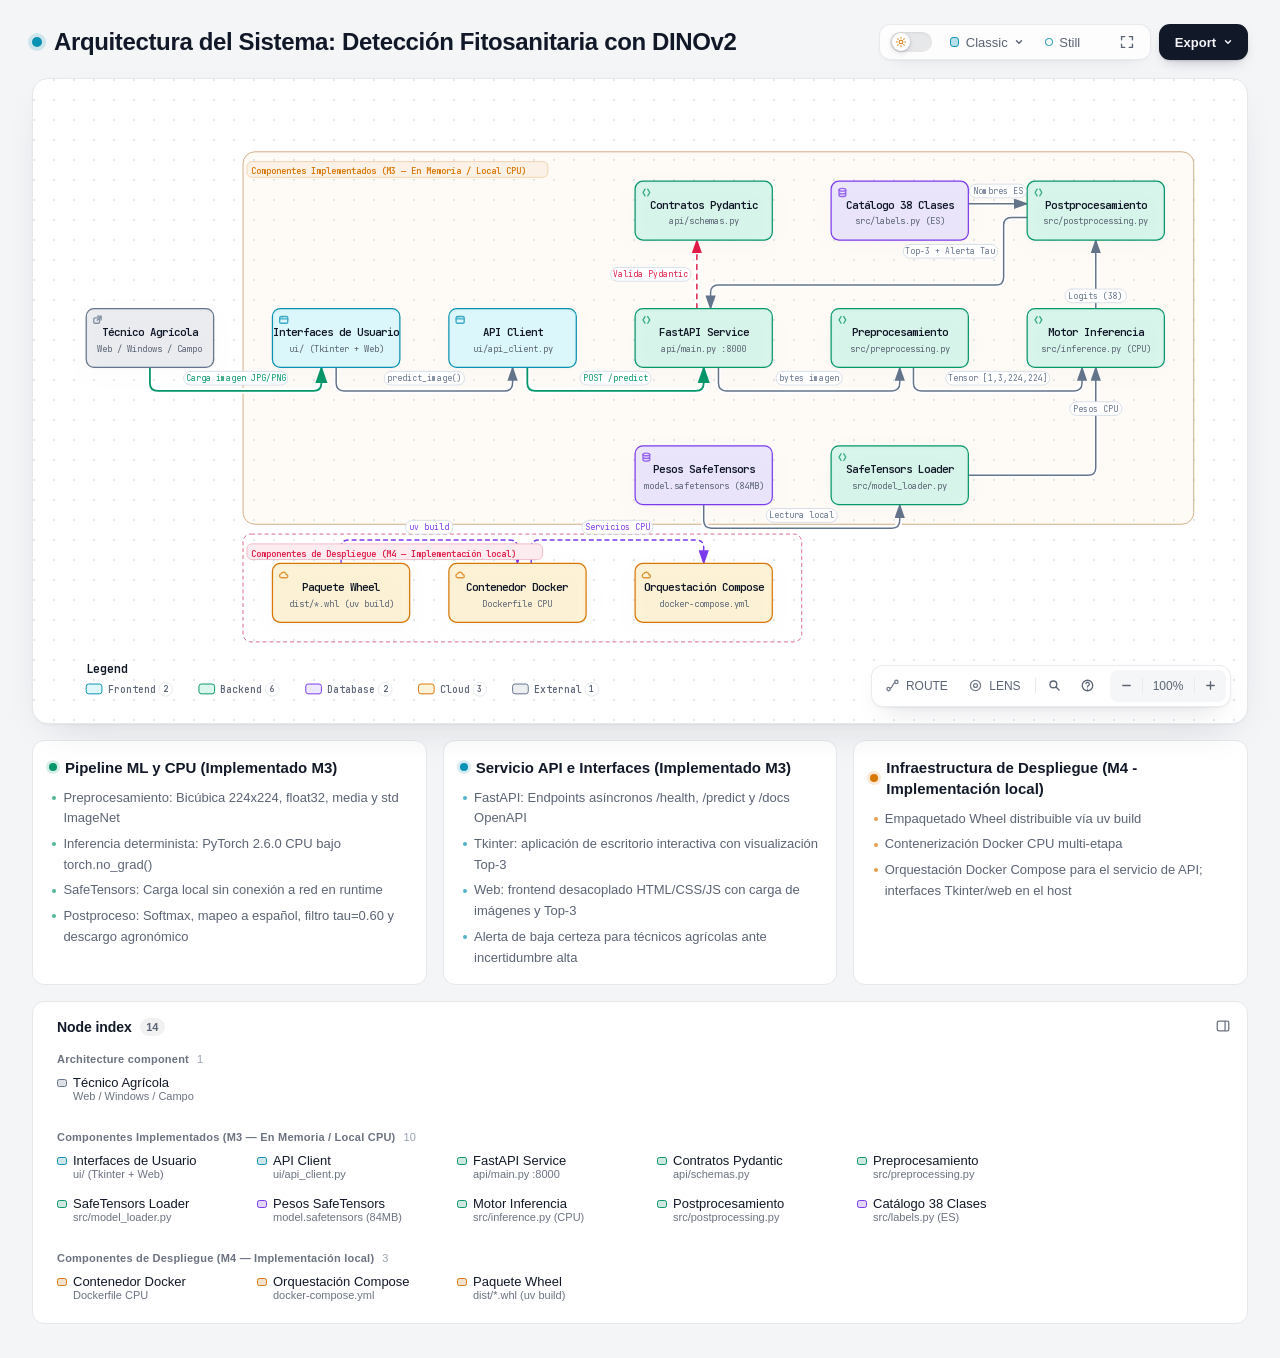
==== commit dbaf2c6b: "feat(hu08): retirar Streamlit e implementar Docker y Wheel Elimina Streamlit y pandas de dependencia" ====
--- a/docs/architecture/system-architecture.html
+++ b/docs/architecture/system-architecture.html
@@ -5252,7 +5252,7 @@
         <!-- Boundaries (behind everything) -->
         <rect data-graph-role="structural-frame" data-composition-frame-kind="region" data-composition-frame-id="0" data-composition-frame-label="Componentes Implementados (M3 — En Memoria / Local CPU)" x="200" y="60" width="970" height="380" rx="12" class="c-region" stroke-width="1"/>
 
-        <rect data-graph-role="structural-frame" data-composition-frame-kind="security-group" data-composition-frame-id="1" data-composition-frame-label="Componentes Previstos para Despliegue (M4 — Diferidos)" x="200" y="450" width="570" height="110" rx="8" class="c-security-group" stroke-width="1"/>
+        <rect data-graph-role="structural-frame" data-composition-frame-kind="security-group" data-composition-frame-id="1" data-composition-frame-label="Componentes de Despliegue (M4 — Implementación local)" x="200" y="450" width="570" height="110" rx="8" class="c-security-group" stroke-width="1"/>
 
         <!-- Connection paths (before components for correct z-order) -->
         <g data-graph-role="automatic-crossover" style="--step:0">
@@ -5309,8 +5309,8 @@
         </g>
 
         <!-- Components -->
-        <g id="node-user" data-node-id="user" data-node-label="Técnico Agrícola" tabindex="0" role="button" aria-label="Focus Técnico Agrícola, Navegador Web / Campo, Architecture component" aria-pressed="false" data-node-kind="external" data-node-sublabel="Navegador Web / Campo" data-node-context="Architecture component">
-          <title>Técnico Agrícola · Navegador Web / Campo · Architecture component</title>
+        <g id="node-user" data-node-id="user" data-node-label="Técnico Agrícola" tabindex="0" role="button" aria-label="Focus Técnico Agrícola, Web / Windows / Campo, Architecture component" aria-pressed="false" data-node-kind="external" data-node-sublabel="Web / Windows / Campo" data-node-context="Architecture component">
+          <title>Técnico Agrícola · Web / Windows / Campo · Architecture component</title>
           <rect x="40" y="220" width="130" height="60" rx="8" class="c-mask"/>
           <rect x="40" y="220" width="130" height="60" rx="8" class="c-external" data-animate="node" style="--step:0" stroke-width="1.5"/>
           <g aria-hidden="true" data-semantic-sigil="external" class="semantic-sigil s-external" transform="translate(46 226) scale(0.6875)">
@@ -5318,11 +5318,11 @@
             <path d="M8 2.5h5.5V8M13.5 2.5 7.5 8.5"/>
           </g>
           <text data-node-label="" data-detail-anchor="" x="105" y="248" class="t-primary" font-size="11" font-weight="600" text-anchor="middle">Técnico Agrícola</text>
-        <text data-detail="context" x="105" y="264" class="t-muted" font-size="9" text-anchor="middle">Navegador Web / Campo</text>
+        <text data-detail="context" x="105" y="264" class="t-muted" font-size="9" text-anchor="middle">Web / Windows / Campo</text>
         </g>
 
-        <g id="node-ui_app" data-node-id="ui_app" data-node-label="Streamlit App" tabindex="0" role="button" aria-label="Focus Streamlit App, ui/app.py :8501, Componentes Implementados (M3 — En Memoria / Local CPU)" aria-pressed="false" data-node-kind="frontend" data-node-sublabel="ui/app.py :8501" data-node-tag="Implementado (M3)" data-node-context="Componentes Implementados (M3 — En Memoria / Local CPU)">
-          <title>Streamlit App · ui/app.py :8501 · Componentes Implementados (M3 — En Memoria / Local CPU) · Implementado (M3)</title>
+        <g id="node-ui_app" data-node-id="ui_app" data-node-label="Interfaces de Usuario" tabindex="0" role="button" aria-label="Focus Interfaces de Usuario, ui/ (Tkinter + Web), Componentes Implementados (M3 — En Memoria / Local CPU)" aria-pressed="false" data-node-kind="frontend" data-node-sublabel="ui/ (Tkinter + Web)" data-node-tag="Implementado (M3)" data-node-context="Componentes Implementados (M3 — En Memoria / Local CPU)">
+          <title>Interfaces de Usuario · ui/ (Tkinter + Web) · Componentes Implementados (M3 — En Memoria / Local CPU) · Implementado (M3)</title>
           <rect x="230" y="220" width="130" height="60" rx="8" class="c-mask"/>
           <rect x="230" y="220" width="130" height="60" rx="8" class="c-frontend" data-animate="node" style="--step:1" stroke-width="1.5"/>
           <g aria-hidden="true" data-semantic-sigil="frontend" class="semantic-sigil s-frontend" transform="translate(236 226) scale(0.6875)">
@@ -5331,8 +5331,8 @@
             <circle cx="4.1" cy="4.8" r=".7" class="sigil-fill"/>
             <circle cx="6.3" cy="4.8" r=".7" class="sigil-fill"/>
           </g>
-          <text data-node-label="" data-detail-anchor="" x="295" y="248" class="t-primary" font-size="11" font-weight="600" text-anchor="middle">Streamlit App</text>
-        <text data-detail="context" x="295" y="264" class="t-muted" font-size="9" text-anchor="middle">ui/app.py :8501</text>
+          <text data-node-label="" data-detail-anchor="" x="295" y="248" class="t-primary" font-size="11" font-weight="600" text-anchor="middle">Interfaces de Usuario</text>
+        <text data-detail="context" x="295" y="264" class="t-muted" font-size="9" text-anchor="middle">ui/ (Tkinter + Web)</text>
         <text data-detail="fine" x="295" y="272" class="t-frontend" font-size="7" text-anchor="middle">Implementado (M3)</text>
         </g>
 
@@ -5449,8 +5449,8 @@
         <text data-detail="fine" x="870" y="142" class="t-database" font-size="7" text-anchor="middle">Taxonomía ES</text>
         </g>
 
-        <g id="node-docker_pkg" data-node-id="docker_pkg" data-node-label="Contenedor Docker" tabindex="0" role="button" aria-label="Focus Contenedor Docker, Dockerfile CPU, Componentes Previstos para Despliegue (M4 — Diferidos)" aria-pressed="false" data-node-kind="cloud" data-node-sublabel="Dockerfile CPU" data-node-tag="Previsto (M4)" data-node-context="Componentes Previstos para Despliegue (M4 — Diferidos)">
-          <title>Contenedor Docker · Dockerfile CPU · Componentes Previstos para Despliegue (M4 — Diferidos) · Previsto (M4)</title>
+        <g id="node-docker_pkg" data-node-id="docker_pkg" data-node-label="Contenedor Docker" tabindex="0" role="button" aria-label="Focus Contenedor Docker, Dockerfile CPU, Componentes de Despliegue (M4 — Implementación local)" aria-pressed="false" data-node-kind="cloud" data-node-sublabel="Dockerfile CPU" data-node-tag="Implementado local (M4)" data-node-context="Componentes de Despliegue (M4 — Implementación local)">
+          <title>Contenedor Docker · Dockerfile CPU · Componentes de Despliegue (M4 — Implementación local) · Implementado local (M4)</title>
           <rect x="410" y="480" width="140" height="60" rx="8" class="c-mask"/>
           <rect x="410" y="480" width="140" height="60" rx="8" class="c-cloud" data-animate="node" style="--step:12" stroke-width="1.5"/>
           <g aria-hidden="true" data-semantic-sigil="cloud" class="semantic-sigil s-cloud" transform="translate(416 486) scale(0.6875)">
@@ -5458,11 +5458,11 @@
           </g>
           <text data-node-label="" data-detail-anchor="" x="480" y="508" class="t-primary" font-size="11" font-weight="600" text-anchor="middle">Contenedor Docker</text>
         <text data-detail="context" x="480" y="524" class="t-muted" font-size="9" text-anchor="middle">Dockerfile CPU</text>
-        <text data-detail="fine" x="480" y="532" class="t-cloud" font-size="7" text-anchor="middle">Previsto (M4)</text>
+        <text data-detail="fine" x="480" y="532" class="t-cloud" font-size="7" text-anchor="middle">Implementado local (M4)</text>
         </g>
 
-        <g id="node-docker_net" data-node-id="docker_net" data-node-label="Orquestación Compose" tabindex="0" role="button" aria-label="Focus Orquestación Compose, docker-compose.yml, Componentes Previstos para Despliegue (M4 — Diferidos)" aria-pressed="false" data-node-kind="cloud" data-node-sublabel="docker-compose.yml" data-node-tag="Previsto (M4)" data-node-context="Componentes Previstos para Despliegue (M4 — Diferidos)">
-          <title>Orquestación Compose · docker-compose.yml · Componentes Previstos para Despliegue (M4 — Diferidos) · Previsto (M4)</title>
+        <g id="node-docker_net" data-node-id="docker_net" data-node-label="Orquestación Compose" tabindex="0" role="button" aria-label="Focus Orquestación Compose, docker-compose.yml, Componentes de Despliegue (M4 — Implementación local)" aria-pressed="false" data-node-kind="cloud" data-node-sublabel="docker-compose.yml" data-node-tag="Implementado local (M4)" data-node-context="Componentes de Despliegue (M4 — Implementación local)">
+          <title>Orquestación Compose · docker-compose.yml · Componentes de Despliegue (M4 — Implementación local) · Implementado local (M4)</title>
           <rect x="600" y="480" width="140" height="60" rx="8" class="c-mask"/>
           <rect x="600" y="480" width="140" height="60" rx="8" class="c-cloud" data-animate="node" style="--step:12" stroke-width="1.5"/>
           <g aria-hidden="true" data-semantic-sigil="cloud" class="semantic-sigil s-cloud" transform="translate(606 486) scale(0.6875)">
@@ -5470,11 +5470,11 @@
           </g>
           <text data-node-label="" data-detail-anchor="" x="670" y="508" class="t-primary" font-size="11" font-weight="600" text-anchor="middle">Orquestación Compose</text>
         <text data-detail="context" x="670" y="524" class="t-muted" font-size="9" text-anchor="middle">docker-compose.yml</text>
-        <text data-detail="fine" x="670" y="532" class="t-cloud" font-size="7" text-anchor="middle">Previsto (M4)</text>
+        <text data-detail="fine" x="670" y="532" class="t-cloud" font-size="7" text-anchor="middle">Implementado local (M4)</text>
         </g>
 
-        <g id="node-wheel_dist" data-node-id="wheel_dist" data-node-label="Paquete Wheel" tabindex="0" role="button" aria-label="Focus Paquete Wheel, dist/*.whl (uv build), Componentes Previstos para Despliegue (M4 — Diferidos)" aria-pressed="false" data-node-kind="cloud" data-node-sublabel="dist/*.whl (uv build)" data-node-tag="Previsto (M4)" data-node-context="Componentes Previstos para Despliegue (M4 — Diferidos)">
-          <title>Paquete Wheel · dist/*.whl (uv build) · Componentes Previstos para Despliegue (M4 — Diferidos) · Previsto (M4)</title>
+        <g id="node-wheel_dist" data-node-id="wheel_dist" data-node-label="Paquete Wheel" tabindex="0" role="button" aria-label="Focus Paquete Wheel, dist/*.whl (uv build), Componentes de Despliegue (M4 — Implementación local)" aria-pressed="false" data-node-kind="cloud" data-node-sublabel="dist/*.whl (uv build)" data-node-tag="Implementado local (M4)" data-node-context="Componentes de Despliegue (M4 — Implementación local)">
+          <title>Paquete Wheel · dist/*.whl (uv build) · Componentes de Despliegue (M4 — Implementación local) · Implementado local (M4)</title>
           <rect x="230" y="480" width="140" height="60" rx="8" class="c-mask"/>
           <rect x="230" y="480" width="140" height="60" rx="8" class="c-cloud" data-animate="node" style="--step:11" stroke-width="1.5"/>
           <g aria-hidden="true" data-semantic-sigil="cloud" class="semantic-sigil s-cloud" transform="translate(236 486) scale(0.6875)">
@@ -5482,7 +5482,7 @@
           </g>
           <text data-node-label="" data-detail-anchor="" x="300" y="508" class="t-primary" font-size="11" font-weight="600" text-anchor="middle">Paquete Wheel</text>
         <text data-detail="context" x="300" y="524" class="t-muted" font-size="9" text-anchor="middle">dist/*.whl (uv build)</text>
-        <text data-detail="fine" x="300" y="532" class="t-cloud" font-size="7" text-anchor="middle">Previsto (M4)</text>
+        <text data-detail="fine" x="300" y="532" class="t-cloud" font-size="7" text-anchor="middle">Implementado local (M4)</text>
         </g>
 
         <!-- Connection labels -->
@@ -5545,9 +5545,9 @@
           <text data-boundary-label="" x="208" y="83" class="t-cloud" font-size="9" font-weight="600">Componentes Implementados (M3 — En Memoria / Local CPU)</text>
         </g>
 
-        <g data-graph-role="structural-frame-label" data-composition-frame-id="1" data-composition-frame-kind="security-group" data-composition-frame-label="Componentes Previstos para Despliegue (M4 — Diferidos)">
+        <g data-graph-role="structural-frame-label" data-composition-frame-id="1" data-composition-frame-kind="security-group" data-composition-frame-label="Componentes de Despliegue (M4 — Implementación local)">
           <rect data-graph-role="structural-frame-label-mask" x="204" y="460" width="301.59999999999997" height="16" rx="3" class="c-mask"/>
-          <text data-boundary-label="" x="208" y="473" class="t-security" font-size="9" font-weight="600">Componentes Previstos para Despliegue (M4 — Diferidos)</text>
+          <text data-boundary-label="" x="208" y="473" class="t-security" font-size="9" font-weight="600">Componentes de Despliegue (M4 — Implementación local)</text>
         </g>
 
         <!-- Legend -->
@@ -5767,11 +5767,11 @@
       <div class="card">
         <div class="card-header">
           <div class="card-dot cyan"></div>
-          <h3>Servicio Web y UI (Implementado M3)</h3>
+          <h3>Servicio API e Interfaces (Implementado M3)</h3>
         </div>
         <ul>
           <li>FastAPI: Endpoints asíncronos /health, /predict y /docs OpenAPI</li>
-          <li>Streamlit: Interfaz gráfica interactiva con visualización Top-3</li>
+          <li>Tkinter: aplicación de escritorio interactiva con visualización Top-3</li><li>Web: frontend desacoplado HTML/CSS/JS con carga de imágenes y Top-3</li>
           <li>Alerta de baja certeza para técnicos agrícolas ante incertidumbre alta</li>
         </ul>
       </div>
@@ -5779,12 +5779,12 @@
       <div class="card">
         <div class="card-header">
           <div class="card-dot amber"></div>
-          <h3>Infraestructura Prevista (Diferida a M4)</h3>
+          <h3>Infraestructura de Despliegue (M4 - Implementación local)</h3>
         </div>
         <ul>
           <li>Empaquetado Wheel distribuible vía uv build</li>
           <li>Contenerización Docker CPU multi-etapa</li>
-          <li>Orquestación Docker Compose para API y UI en red compartida</li>
+          <li>Orquestación Docker Compose para el servicio de API; interfaces Tkinter/web en el host</li>
         </ul>
       </div>
     </div>
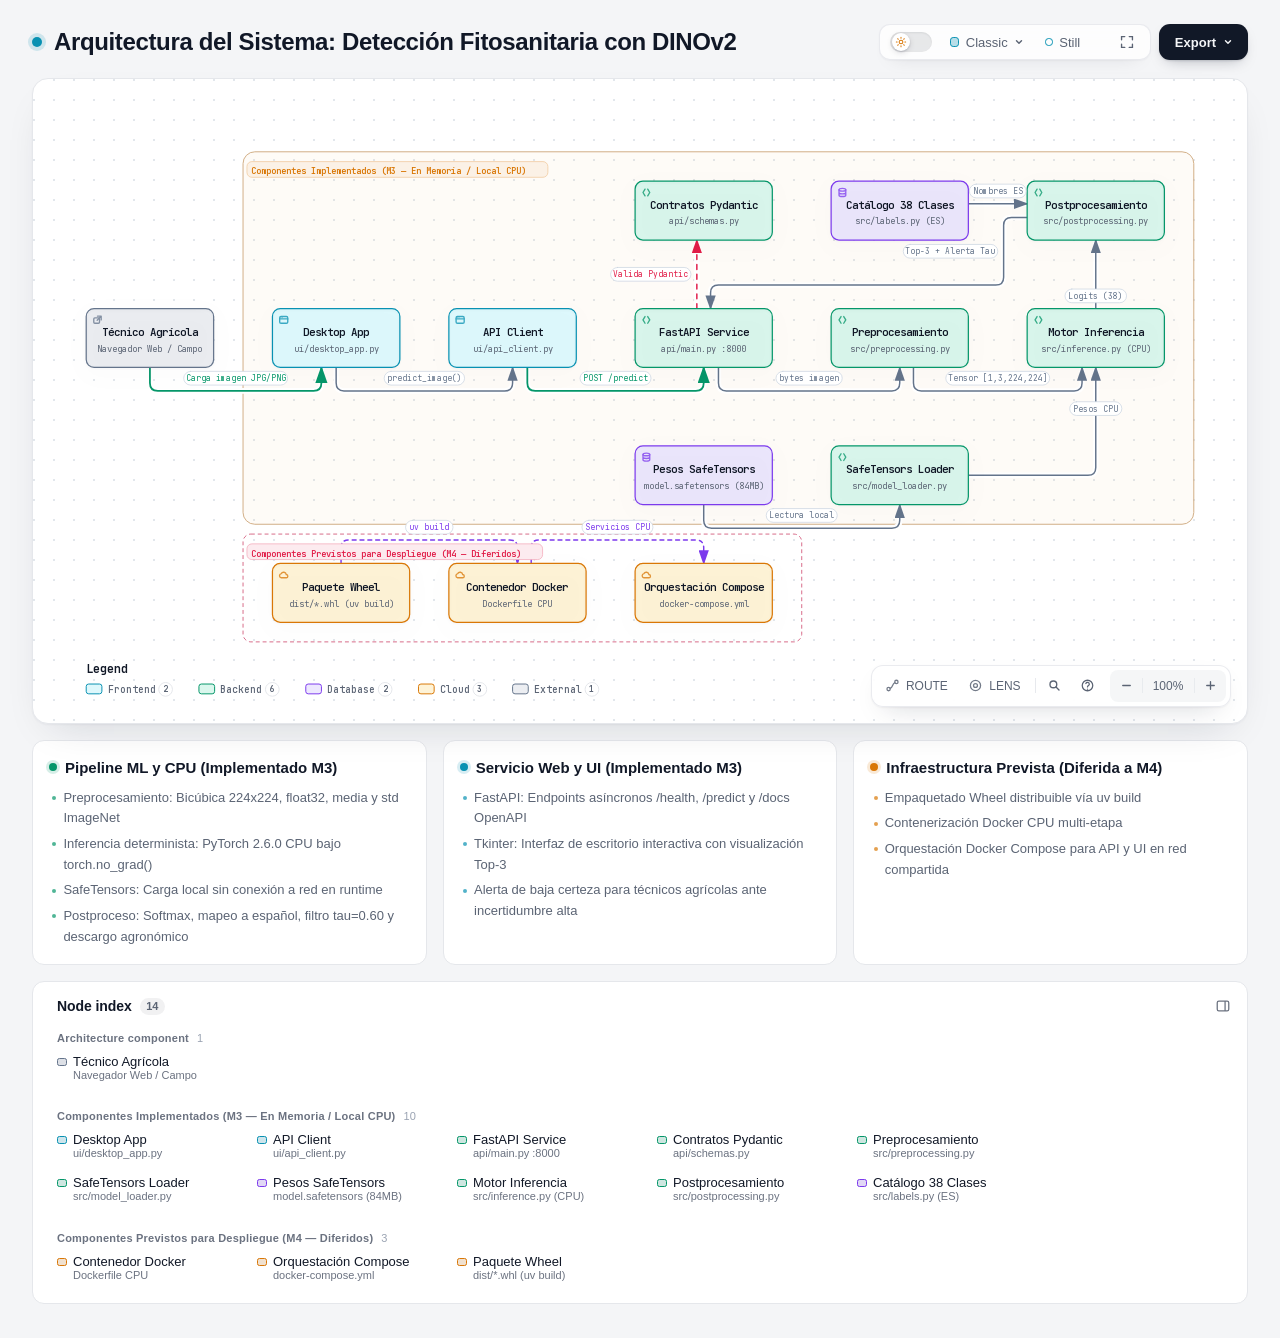
==== commit 74d77acc: "chore(deps): retirar Streamlit del proyecto - Elimina la dependencia streamlit de pyproject.toml y u" ====
--- a/docs/architecture/system-architecture.html
+++ b/docs/architecture/system-architecture.html
@@ -5252,7 +5252,7 @@
         <!-- Boundaries (behind everything) -->
         <rect data-graph-role="structural-frame" data-composition-frame-kind="region" data-composition-frame-id="0" data-composition-frame-label="Componentes Implementados (M3 — En Memoria / Local CPU)" x="200" y="60" width="970" height="380" rx="12" class="c-region" stroke-width="1"/>
 
-        <rect data-graph-role="structural-frame" data-composition-frame-kind="security-group" data-composition-frame-id="1" data-composition-frame-label="Componentes de Despliegue (M4 — Implementación local)" x="200" y="450" width="570" height="110" rx="8" class="c-security-group" stroke-width="1"/>
+        <rect data-graph-role="structural-frame" data-composition-frame-kind="security-group" data-composition-frame-id="1" data-composition-frame-label="Componentes Previstos para Despliegue (M4 — Diferidos)" x="200" y="450" width="570" height="110" rx="8" class="c-security-group" stroke-width="1"/>
 
         <!-- Connection paths (before components for correct z-order) -->
         <g data-graph-role="automatic-crossover" style="--step:0">
@@ -5309,8 +5309,8 @@
         </g>
 
         <!-- Components -->
-        <g id="node-user" data-node-id="user" data-node-label="Técnico Agrícola" tabindex="0" role="button" aria-label="Focus Técnico Agrícola, Web / Windows / Campo, Architecture component" aria-pressed="false" data-node-kind="external" data-node-sublabel="Web / Windows / Campo" data-node-context="Architecture component">
-          <title>Técnico Agrícola · Web / Windows / Campo · Architecture component</title>
+        <g id="node-user" data-node-id="user" data-node-label="Técnico Agrícola" tabindex="0" role="button" aria-label="Focus Técnico Agrícola, Navegador Web / Campo, Architecture component" aria-pressed="false" data-node-kind="external" data-node-sublabel="Navegador Web / Campo" data-node-context="Architecture component">
+          <title>Técnico Agrícola · Navegador Web / Campo · Architecture component</title>
           <rect x="40" y="220" width="130" height="60" rx="8" class="c-mask"/>
           <rect x="40" y="220" width="130" height="60" rx="8" class="c-external" data-animate="node" style="--step:0" stroke-width="1.5"/>
           <g aria-hidden="true" data-semantic-sigil="external" class="semantic-sigil s-external" transform="translate(46 226) scale(0.6875)">
@@ -5318,11 +5318,11 @@
             <path d="M8 2.5h5.5V8M13.5 2.5 7.5 8.5"/>
           </g>
           <text data-node-label="" data-detail-anchor="" x="105" y="248" class="t-primary" font-size="11" font-weight="600" text-anchor="middle">Técnico Agrícola</text>
-        <text data-detail="context" x="105" y="264" class="t-muted" font-size="9" text-anchor="middle">Web / Windows / Campo</text>
+        <text data-detail="context" x="105" y="264" class="t-muted" font-size="9" text-anchor="middle">Navegador Web / Campo</text>
         </g>
 
-        <g id="node-ui_app" data-node-id="ui_app" data-node-label="Interfaces de Usuario" tabindex="0" role="button" aria-label="Focus Interfaces de Usuario, ui/ (Tkinter + Web), Componentes Implementados (M3 — En Memoria / Local CPU)" aria-pressed="false" data-node-kind="frontend" data-node-sublabel="ui/ (Tkinter + Web)" data-node-tag="Implementado (M3)" data-node-context="Componentes Implementados (M3 — En Memoria / Local CPU)">
-          <title>Interfaces de Usuario · ui/ (Tkinter + Web) · Componentes Implementados (M3 — En Memoria / Local CPU) · Implementado (M3)</title>
+        <g id="node-ui_app" data-node-id="ui_app" data-node-label="Desktop App" tabindex="0" role="button" aria-label="Focus Desktop App, ui/desktop_app.py, Componentes Implementados (M3 — En Memoria / Local CPU)" aria-pressed="false" data-node-kind="frontend" data-node-sublabel="ui/desktop_app.py" data-node-tag="Implementado (M3)" data-node-context="Componentes Implementados (M3 — En Memoria / Local CPU)">
+          <title>Desktop App · ui/desktop_app.py · Componentes Implementados (M3 — En Memoria / Local CPU) · Implementado (M3)</title>
           <rect x="230" y="220" width="130" height="60" rx="8" class="c-mask"/>
           <rect x="230" y="220" width="130" height="60" rx="8" class="c-frontend" data-animate="node" style="--step:1" stroke-width="1.5"/>
           <g aria-hidden="true" data-semantic-sigil="frontend" class="semantic-sigil s-frontend" transform="translate(236 226) scale(0.6875)">
@@ -5331,8 +5331,8 @@
             <circle cx="4.1" cy="4.8" r=".7" class="sigil-fill"/>
             <circle cx="6.3" cy="4.8" r=".7" class="sigil-fill"/>
           </g>
-          <text data-node-label="" data-detail-anchor="" x="295" y="248" class="t-primary" font-size="11" font-weight="600" text-anchor="middle">Interfaces de Usuario</text>
-        <text data-detail="context" x="295" y="264" class="t-muted" font-size="9" text-anchor="middle">ui/ (Tkinter + Web)</text>
+          <text data-node-label="" data-detail-anchor="" x="295" y="248" class="t-primary" font-size="11" font-weight="600" text-anchor="middle">Desktop App</text>
+        <text data-detail="context" x="295" y="264" class="t-muted" font-size="9" text-anchor="middle">ui/desktop_app.py</text>
         <text data-detail="fine" x="295" y="272" class="t-frontend" font-size="7" text-anchor="middle">Implementado (M3)</text>
         </g>
 
@@ -5449,8 +5449,8 @@
         <text data-detail="fine" x="870" y="142" class="t-database" font-size="7" text-anchor="middle">Taxonomía ES</text>
         </g>
 
-        <g id="node-docker_pkg" data-node-id="docker_pkg" data-node-label="Contenedor Docker" tabindex="0" role="button" aria-label="Focus Contenedor Docker, Dockerfile CPU, Componentes de Despliegue (M4 — Implementación local)" aria-pressed="false" data-node-kind="cloud" data-node-sublabel="Dockerfile CPU" data-node-tag="Implementado local (M4)" data-node-context="Componentes de Despliegue (M4 — Implementación local)">
-          <title>Contenedor Docker · Dockerfile CPU · Componentes de Despliegue (M4 — Implementación local) · Implementado local (M4)</title>
+        <g id="node-docker_pkg" data-node-id="docker_pkg" data-node-label="Contenedor Docker" tabindex="0" role="button" aria-label="Focus Contenedor Docker, Dockerfile CPU, Componentes Previstos para Despliegue (M4 — Diferidos)" aria-pressed="false" data-node-kind="cloud" data-node-sublabel="Dockerfile CPU" data-node-tag="Previsto (M4)" data-node-context="Componentes Previstos para Despliegue (M4 — Diferidos)">
+          <title>Contenedor Docker · Dockerfile CPU · Componentes Previstos para Despliegue (M4 — Diferidos) · Previsto (M4)</title>
           <rect x="410" y="480" width="140" height="60" rx="8" class="c-mask"/>
           <rect x="410" y="480" width="140" height="60" rx="8" class="c-cloud" data-animate="node" style="--step:12" stroke-width="1.5"/>
           <g aria-hidden="true" data-semantic-sigil="cloud" class="semantic-sigil s-cloud" transform="translate(416 486) scale(0.6875)">
@@ -5458,11 +5458,11 @@
           </g>
           <text data-node-label="" data-detail-anchor="" x="480" y="508" class="t-primary" font-size="11" font-weight="600" text-anchor="middle">Contenedor Docker</text>
         <text data-detail="context" x="480" y="524" class="t-muted" font-size="9" text-anchor="middle">Dockerfile CPU</text>
-        <text data-detail="fine" x="480" y="532" class="t-cloud" font-size="7" text-anchor="middle">Implementado local (M4)</text>
+        <text data-detail="fine" x="480" y="532" class="t-cloud" font-size="7" text-anchor="middle">Previsto (M4)</text>
         </g>
 
-        <g id="node-docker_net" data-node-id="docker_net" data-node-label="Orquestación Compose" tabindex="0" role="button" aria-label="Focus Orquestación Compose, docker-compose.yml, Componentes de Despliegue (M4 — Implementación local)" aria-pressed="false" data-node-kind="cloud" data-node-sublabel="docker-compose.yml" data-node-tag="Implementado local (M4)" data-node-context="Componentes de Despliegue (M4 — Implementación local)">
-          <title>Orquestación Compose · docker-compose.yml · Componentes de Despliegue (M4 — Implementación local) · Implementado local (M4)</title>
+        <g id="node-docker_net" data-node-id="docker_net" data-node-label="Orquestación Compose" tabindex="0" role="button" aria-label="Focus Orquestación Compose, docker-compose.yml, Componentes Previstos para Despliegue (M4 — Diferidos)" aria-pressed="false" data-node-kind="cloud" data-node-sublabel="docker-compose.yml" data-node-tag="Previsto (M4)" data-node-context="Componentes Previstos para Despliegue (M4 — Diferidos)">
+          <title>Orquestación Compose · docker-compose.yml · Componentes Previstos para Despliegue (M4 — Diferidos) · Previsto (M4)</title>
           <rect x="600" y="480" width="140" height="60" rx="8" class="c-mask"/>
           <rect x="600" y="480" width="140" height="60" rx="8" class="c-cloud" data-animate="node" style="--step:12" stroke-width="1.5"/>
           <g aria-hidden="true" data-semantic-sigil="cloud" class="semantic-sigil s-cloud" transform="translate(606 486) scale(0.6875)">
@@ -5470,11 +5470,11 @@
           </g>
           <text data-node-label="" data-detail-anchor="" x="670" y="508" class="t-primary" font-size="11" font-weight="600" text-anchor="middle">Orquestación Compose</text>
         <text data-detail="context" x="670" y="524" class="t-muted" font-size="9" text-anchor="middle">docker-compose.yml</text>
-        <text data-detail="fine" x="670" y="532" class="t-cloud" font-size="7" text-anchor="middle">Implementado local (M4)</text>
+        <text data-detail="fine" x="670" y="532" class="t-cloud" font-size="7" text-anchor="middle">Previsto (M4)</text>
         </g>
 
-        <g id="node-wheel_dist" data-node-id="wheel_dist" data-node-label="Paquete Wheel" tabindex="0" role="button" aria-label="Focus Paquete Wheel, dist/*.whl (uv build), Componentes de Despliegue (M4 — Implementación local)" aria-pressed="false" data-node-kind="cloud" data-node-sublabel="dist/*.whl (uv build)" data-node-tag="Implementado local (M4)" data-node-context="Componentes de Despliegue (M4 — Implementación local)">
-          <title>Paquete Wheel · dist/*.whl (uv build) · Componentes de Despliegue (M4 — Implementación local) · Implementado local (M4)</title>
+        <g id="node-wheel_dist" data-node-id="wheel_dist" data-node-label="Paquete Wheel" tabindex="0" role="button" aria-label="Focus Paquete Wheel, dist/*.whl (uv build), Componentes Previstos para Despliegue (M4 — Diferidos)" aria-pressed="false" data-node-kind="cloud" data-node-sublabel="dist/*.whl (uv build)" data-node-tag="Previsto (M4)" data-node-context="Componentes Previstos para Despliegue (M4 — Diferidos)">
+          <title>Paquete Wheel · dist/*.whl (uv build) · Componentes Previstos para Despliegue (M4 — Diferidos) · Previsto (M4)</title>
           <rect x="230" y="480" width="140" height="60" rx="8" class="c-mask"/>
           <rect x="230" y="480" width="140" height="60" rx="8" class="c-cloud" data-animate="node" style="--step:11" stroke-width="1.5"/>
           <g aria-hidden="true" data-semantic-sigil="cloud" class="semantic-sigil s-cloud" transform="translate(236 486) scale(0.6875)">
@@ -5482,7 +5482,7 @@
           </g>
           <text data-node-label="" data-detail-anchor="" x="300" y="508" class="t-primary" font-size="11" font-weight="600" text-anchor="middle">Paquete Wheel</text>
         <text data-detail="context" x="300" y="524" class="t-muted" font-size="9" text-anchor="middle">dist/*.whl (uv build)</text>
-        <text data-detail="fine" x="300" y="532" class="t-cloud" font-size="7" text-anchor="middle">Implementado local (M4)</text>
+        <text data-detail="fine" x="300" y="532" class="t-cloud" font-size="7" text-anchor="middle">Previsto (M4)</text>
         </g>
 
         <!-- Connection labels -->
@@ -5545,9 +5545,9 @@
           <text data-boundary-label="" x="208" y="83" class="t-cloud" font-size="9" font-weight="600">Componentes Implementados (M3 — En Memoria / Local CPU)</text>
         </g>
 
-        <g data-graph-role="structural-frame-label" data-composition-frame-id="1" data-composition-frame-kind="security-group" data-composition-frame-label="Componentes de Despliegue (M4 — Implementación local)">
+        <g data-graph-role="structural-frame-label" data-composition-frame-id="1" data-composition-frame-kind="security-group" data-composition-frame-label="Componentes Previstos para Despliegue (M4 — Diferidos)">
           <rect data-graph-role="structural-frame-label-mask" x="204" y="460" width="301.59999999999997" height="16" rx="3" class="c-mask"/>
-          <text data-boundary-label="" x="208" y="473" class="t-security" font-size="9" font-weight="600">Componentes de Despliegue (M4 — Implementación local)</text>
+          <text data-boundary-label="" x="208" y="473" class="t-security" font-size="9" font-weight="600">Componentes Previstos para Despliegue (M4 — Diferidos)</text>
         </g>
 
         <!-- Legend -->
@@ -5767,11 +5767,11 @@
       <div class="card">
         <div class="card-header">
           <div class="card-dot cyan"></div>
-          <h3>Servicio API e Interfaces (Implementado M3)</h3>
+          <h3>Servicio Web y UI (Implementado M3)</h3>
         </div>
         <ul>
           <li>FastAPI: Endpoints asíncronos /health, /predict y /docs OpenAPI</li>
-          <li>Tkinter: aplicación de escritorio interactiva con visualización Top-3</li><li>Web: frontend desacoplado HTML/CSS/JS con carga de imágenes y Top-3</li>
+          <li>Tkinter: Interfaz de escritorio interactiva con visualización Top-3</li>
           <li>Alerta de baja certeza para técnicos agrícolas ante incertidumbre alta</li>
         </ul>
       </div>
@@ -5779,12 +5779,12 @@
       <div class="card">
         <div class="card-header">
           <div class="card-dot amber"></div>
-          <h3>Infraestructura de Despliegue (M4 - Implementación local)</h3>
+          <h3>Infraestructura Prevista (Diferida a M4)</h3>
         </div>
         <ul>
           <li>Empaquetado Wheel distribuible vía uv build</li>
           <li>Contenerización Docker CPU multi-etapa</li>
-          <li>Orquestación Docker Compose para el servicio de API; interfaces Tkinter/web en el host</li>
+          <li>Orquestación Docker Compose para API y UI en red compartida</li>
         </ul>
       </div>
     </div>
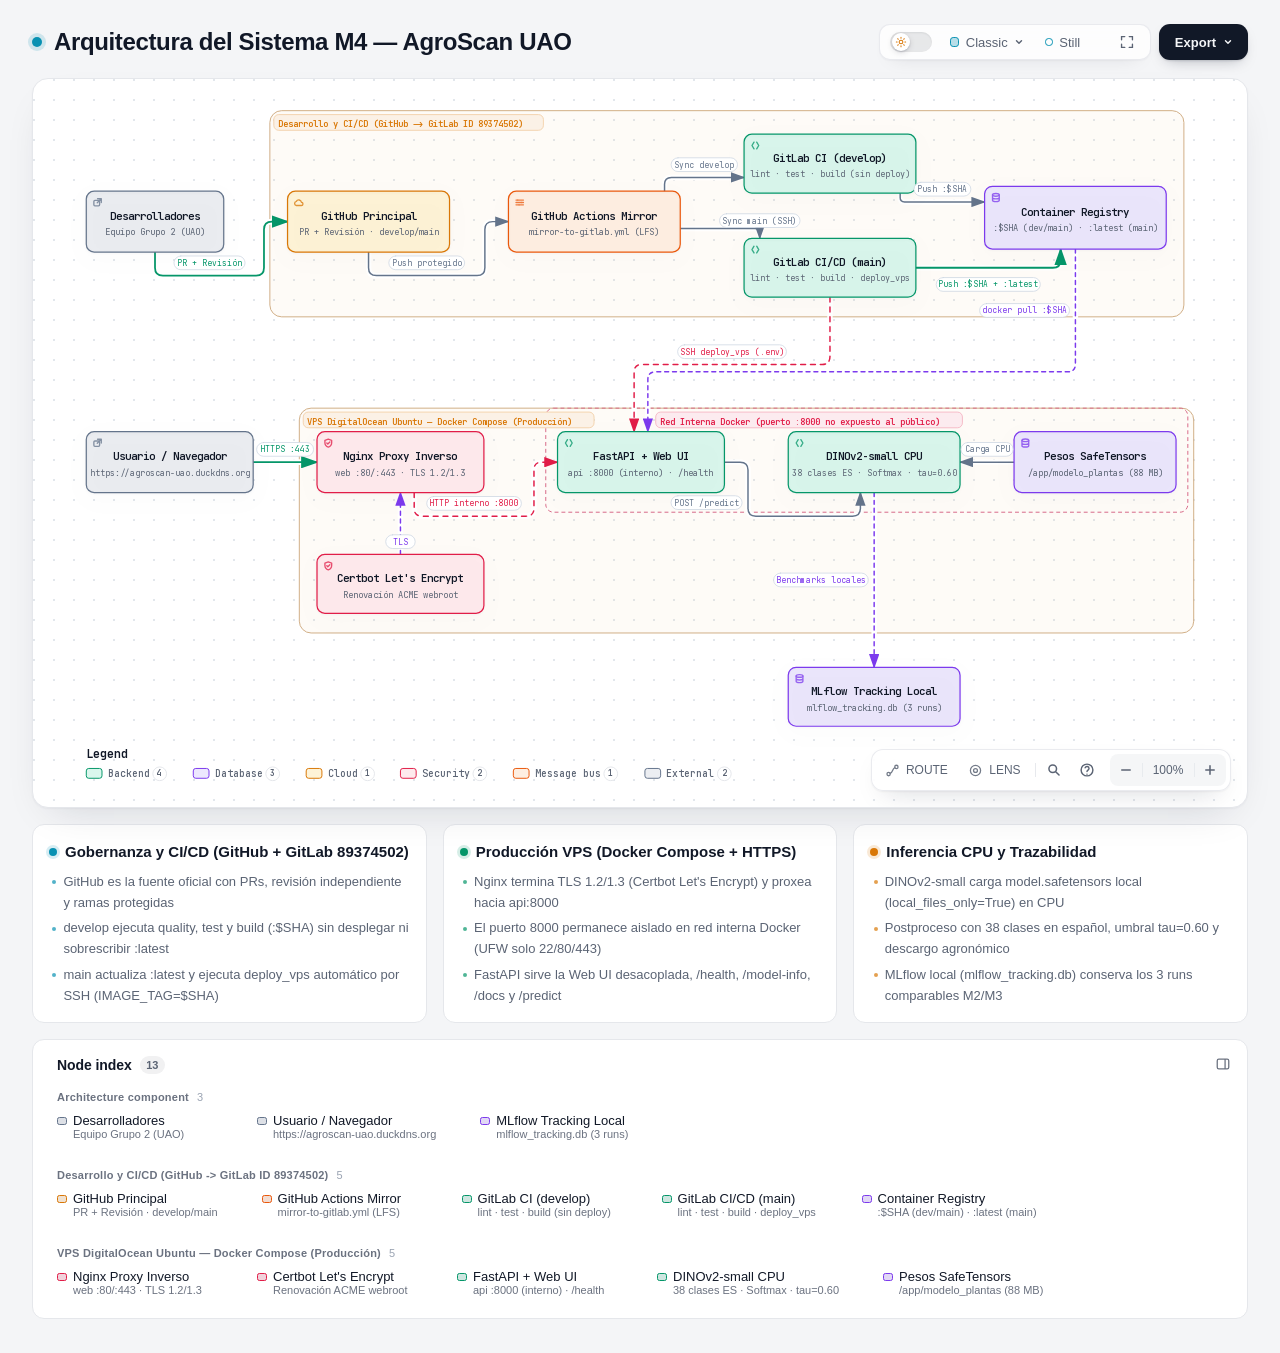
==== commit 40da2c27: "docs(architecture): update Archify M4 diagram and policy" ====
--- a/docs/architecture/system-architecture.html
+++ b/docs/architecture/system-architecture.html
@@ -5,7 +5,7 @@
   <meta name="viewport" content="width=device-width, initial-scale=1.0">
   <meta name="generator" content="archify 3.2.0">
   <meta name="archify-reader-contract" content="declared-wide-v1">
-  <title>Arquitectura del Sistema: Detección Fitosanitaria con DINOv2 Diagram</title>
+  <title>Arquitectura del Sistema M4 — AgroScan UAO Diagram</title>
   <script>
     // Resolve the theme before first paint so light-preference users don't
     // see a dark flash. The toolbar script below re-applies with UI state.
@@ -3109,7 +3109,7 @@
       body { background: #ffffff !important; padding: 0; }
       .container { max-width: none; }
       .toolbar, .diagram-nav, .focus-chip, .archify-toast, .no-print { display: none !important; }
-
+      
       .diagram-container, .card { box-shadow: none; border-color: #e2e8f0; }
       .diagram-container { --archify-nav-reserve: 0px !important; }
       html[data-preset="signal-flow"] .diagram-container,
@@ -4041,24 +4041,24 @@
       .route-journey-controls button { min-height: 2.75rem; }
       .route-probe-status { padding: 0.05rem 0.48rem 0.38rem; }
       .route-probe-node { max-width: 7.5rem; }
-
-
-
-
-
-
-
-
-
-
-
+      
+      
+      
+      
+      
+      
+      
+      
+      
+      
+      
       html[data-embed="true"][data-share-playback="true"] .diagram-container {
         padding-top: 4.25rem;
       }
       html[data-embed="true"][data-share-moment="true"] .diagram-container {
         padding-top: 4.25rem;
       }
-
+      
       .cards {
         grid-template-columns: 1fr;
         margin-top: 1rem;
@@ -4101,7 +4101,7 @@
         text-overflow: ellipsis;
         white-space: nowrap;
       }
-
+      
       html[data-present="true"]:not([data-embed="true"]) .diagram-container { padding: 0.5rem 0.5rem 3.75rem; }
       html[data-present="true"]:not([data-embed="true"]) .diagram-container[data-wide-diagram="true"] > svg {
         width: 720px;
@@ -5058,7 +5058,7 @@
       .semantic-lens,
       .diagram-guide,
       .overview-map-live { animation: none !important; }
-
+      
       .intent-trace-flow {
         animation: none !important;
         stroke-dasharray: none;
@@ -5194,7 +5194,7 @@
            data-preset-badge-blueprint="BLUEPRINT / REV 01"
            data-preset-badge-editorial="EDITORIAL / FIELD NOTE">
         <div class="pulse-dot"></div>
-        <h1>Arquitectura del Sistema: Detección Fitosanitaria con DINOv2</h1>
+        <h1>Arquitectura del Sistema M4 — AgroScan UAO</h1>
       </div>
     </div>
 
@@ -5203,8 +5203,8 @@
     <!-- Main Diagram -->
     <div class="diagram-container" data-detail-level="read"
          data-preset-badge-editorial-plate="ARCHIFY / PLATE 04">
-      <svg viewBox="0 0 1210 628" role="img" lang="en" aria-labelledby="archify-diagram-title archify-diagram-description" data-animation="trace" data-preset="classic" data-quality-profile="showcase" data-node-ui="" data-reader-fit="intrinsic-height" data-reader-min-text="7.5" data-reader-primary-text="14">
-        <title id="archify-diagram-title">Arquitectura del Sistema: Detección Fitosanitaria con DINOv2</title>
+      <svg viewBox="0 0 1208 713" role="img" lang="en" aria-labelledby="archify-diagram-title archify-diagram-description" data-animation="trace" data-preset="classic" data-quality-profile="showcase" data-node-ui="" data-reader-fit="intrinsic-height" data-reader-min-text="7.5" data-reader-primary-text="14">
+        <title id="archify-diagram-title">Arquitectura del Sistema M4 — AgroScan UAO</title>
         <desc id="archify-diagram-description">An architecture diagram generated by Archify.</desc>
         <!-- Definitions -->
         <defs>
@@ -5250,328 +5250,335 @@
         <rect width="100%" height="100%" fill="url(#grid)" />
 
         <!-- Boundaries (behind everything) -->
-        <rect data-graph-role="structural-frame" data-composition-frame-kind="region" data-composition-frame-id="0" data-composition-frame-label="Componentes Implementados (M3 — En Memoria / Local CPU)" x="200" y="60" width="970" height="380" rx="12" class="c-region" stroke-width="1"/>
-
-        <rect data-graph-role="structural-frame" data-composition-frame-kind="security-group" data-composition-frame-id="1" data-composition-frame-label="Componentes Previstos para Despliegue (M4 — Diferidos)" x="200" y="450" width="570" height="110" rx="8" class="c-security-group" stroke-width="1"/>
+        <rect data-graph-role="structural-frame" data-composition-frame-kind="region" data-composition-frame-id="0" data-composition-frame-label="Desarrollo y CI/CD (GitHub -&gt; GitLab ID 89374502)" x="227" y="18" width="931" height="210" rx="12" class="c-region" stroke-width="1"/>
+
+        <rect data-graph-role="structural-frame" data-composition-frame-kind="region" data-composition-frame-id="1" data-composition-frame-label="VPS DigitalOcean Ubuntu — Docker Compose (Producción)" x="257" y="321" width="911" height="229" rx="12" class="c-region" stroke-width="1"/>
+
+        <rect data-graph-role="structural-frame" data-composition-frame-kind="security-group" data-composition-frame-id="2" data-composition-frame-label="Red Interna Docker (puerto :8000 no expuesto al público)" x="508" y="321" width="654" height="106" rx="8" class="c-security-group" stroke-width="1"/>
 
         <!-- Connection paths (before components for correct z-order) -->
         <g data-graph-role="automatic-crossover" style="--step:0">
-          <path data-graph-role="automatic-crossover-underlay" d="M 105 280 L 105 296 Q 105 304 113 304 L 271.95 304 Q 279.95 304 279.95 296 L 279.95 280" fill="none" stroke="var(--mask)" stroke-width="5.8" stroke-linecap="round" stroke-linejoin="round" pointer-events="none"/>
-          <path data-edge-from="user" data-edge-to="ui_app" data-edge-label="Carga imagen JPG/PNG" data-edge-key="0" data-edge-id="user-to-ui" data-composition-points="105,280;105,304;279.95,304;279.95,280" data-composition-crossover="halo" data-composition-independent="true" d="M 105 280 L 105 296 Q 105 304 113 304 L 271.95 304 Q 279.95 304 279.95 296 L 279.95 280" class="a-emphasis" data-animate="edge" style="--step:0" stroke-width="1.8" marker-end="url(#arrowhead-emphasis)"/>
+          <path data-graph-role="automatic-crossover-underlay" d="M 110 162 L 110 178 Q 110 186 118 186 L 213 186 Q 221 186 221 178 L 221 139 Q 221 131 229 131 L 245 131" fill="none" stroke="var(--mask)" stroke-width="5.8" stroke-linecap="round" stroke-linejoin="round" pointer-events="none"/>
+          <path data-edge-from="devs" data-edge-to="github" data-edge-label="PR + Revisión" data-edge-key="0" data-edge-id="devs-to-gh" data-composition-points="110,162;110,186;221,186;221,131;245,131" data-composition-crossover="halo" data-composition-independent="true" d="M 110 162 L 110 178 Q 110 186 118 186 L 213 186 Q 221 186 221 178 L 221 139 Q 221 131 229 131 L 245 131" class="a-emphasis" data-animate="edge" style="--step:0" stroke-width="1.8" marker-end="url(#arrowhead-emphasis)"/>
         </g>
         <g data-graph-role="automatic-crossover" style="--step:1">
-          <path data-graph-role="automatic-crossover-underlay" d="M 295 280 L 295 296 Q 295 304 303 304 L 467 304 Q 475 304 475 296 L 475 280" fill="none" stroke="var(--mask)" stroke-width="5.5" stroke-linecap="round" stroke-linejoin="round" pointer-events="none"/>
-          <path data-edge-from="ui_app" data-edge-to="ui_client" data-edge-label="predict_image()" data-edge-key="1" data-edge-id="ui-to-client" data-composition-points="295,280;295,304;475,304;475,280" data-composition-crossover="halo" data-composition-independent="true" d="M 295 280 L 295 296 Q 295 304 303 304 L 467 304 Q 475 304 475 296 L 475 280" class="a-default" data-animate="edge" style="--step:1" stroke-width="1.5" marker-end="url(#arrowhead)"/>
+          <path data-graph-role="automatic-crossover-underlay" d="M 327.5 162 L 327.5 178 Q 327.5 186 335.5 186 L 438 186 Q 446 186 446 178 L 446 139 Q 446 131 454 131 L 470 131" fill="none" stroke="var(--mask)" stroke-width="5.5" stroke-linecap="round" stroke-linejoin="round" pointer-events="none"/>
+          <path data-edge-from="github" data-edge-to="gh_mirror" data-edge-label="Push protegido" data-edge-key="1" data-edge-id="gh-to-mirror" data-composition-points="327.5,162;327.5,186;446,186;446,131;470,131" data-composition-crossover="halo" data-composition-independent="true" d="M 327.5 162 L 327.5 178 Q 327.5 186 335.5 186 L 438 186 Q 446 186 446 178 L 446 139 Q 446 131 454 131 L 470 131" class="a-default" data-animate="edge" style="--step:1" stroke-width="1.5" marker-end="url(#arrowhead)"/>
         </g>
         <g data-graph-role="automatic-crossover" style="--step:2">
-          <path data-graph-role="automatic-crossover-underlay" d="M 490.05 280 L 490.05 296 Q 490.05 304 498.05 304 L 662 304 Q 670 304 670 296 L 670 280" fill="none" stroke="var(--mask)" stroke-width="5.8" stroke-linecap="round" stroke-linejoin="round" pointer-events="none"/>
-          <path data-edge-from="ui_client" data-edge-to="api_service" data-edge-label="POST /predict" data-edge-key="2" data-edge-id="client-to-api" data-composition-points="490.05,280;490.05,304;670,304;670,280" data-composition-crossover="halo" data-composition-independent="true" d="M 490.05 280 L 490.05 296 Q 490.05 304 498.05 304 L 662 304 Q 670 304 670 296 L 670 280" class="a-emphasis" data-animate="edge" style="--step:2" stroke-width="1.8" marker-end="url(#arrowhead-emphasis)"/>
+          <path data-graph-role="automatic-crossover-underlay" d="M 629 100 L 629 93 Q 629 86 636 86 L 710 86" fill="none" stroke="var(--mask)" stroke-width="5.5" stroke-linecap="round" stroke-linejoin="round" pointer-events="none"/>
+          <path data-edge-from="gh_mirror" data-edge-to="gl_dev" data-edge-label="Sync develop" data-edge-key="2" data-edge-id="mirror-to-dev" data-composition-points="629,100;629,86;710,86" data-composition-crossover="halo" data-composition-independent="true" d="M 629 100 L 629 93 Q 629 86 636 86 L 710 86" class="a-default" data-animate="edge" style="--step:2" stroke-width="1.5" marker-end="url(#arrowhead)"/>
         </g>
         <g data-graph-role="automatic-crossover" style="--step:3">
-          <path data-graph-role="automatic-crossover-underlay" d="M 663 220 L 663 150" fill="none" stroke="var(--mask)" stroke-width="5.5" stroke-linecap="round" stroke-linejoin="round" pointer-events="none"/>
-          <path data-edge-from="api_service" data-edge-to="api_schemas" data-edge-label="Valida Pydantic" data-edge-key="3" data-edge-id="api-to-schemas" data-composition-points="663,220;663,150" data-composition-crossover="halo" data-composition-independent="true" d="M 663 220 L 663 150" class="a-security" data-animate="edge" style="--step:3" stroke-width="1.5" marker-end="url(#arrowhead-security)"/>
+          <path data-graph-role="automatic-crossover-underlay" d="M 645 138 L 721 138 Q 726 138 726 143 L 726 148" fill="none" stroke="var(--mask)" stroke-width="5.5" stroke-linecap="round" stroke-linejoin="round" pointer-events="none"/>
+          <path data-edge-from="gh_mirror" data-edge-to="gl_main" data-edge-label="Sync main (SSH)" data-edge-key="3" data-edge-id="mirror-to-main" data-composition-points="645,138;726,138;726,148" data-composition-crossover="halo" data-composition-independent="true" d="M 645 138 L 721 138 Q 726 138 726 143 L 726 148" class="a-default" data-animate="edge" style="--step:3" stroke-width="1.5" marker-end="url(#arrowhead)"/>
         </g>
         <g data-graph-role="automatic-crossover" style="--step:4">
-          <path data-graph-role="automatic-crossover-underlay" d="M 685.05 280 L 685.05 296 Q 685.05 304 693.05 304 L 862 304 Q 870 304 870 296 L 870 280" fill="none" stroke="var(--mask)" stroke-width="5.5" stroke-linecap="round" stroke-linejoin="round" pointer-events="none"/>
-          <path data-edge-from="api_service" data-edge-to="ml_prep" data-edge-label="bytes imagen" data-edge-key="4" data-edge-id="api-to-prep" data-composition-points="685.05,280;685.05,304;870,304;870,280" data-composition-crossover="halo" data-composition-independent="true" d="M 685.05 280 L 685.05 296 Q 685.05 304 693.05 304 L 862 304 Q 870 304 870 296 L 870 280" class="a-default" data-animate="edge" style="--step:4" stroke-width="1.5" marker-end="url(#arrowhead)"/>
+          <path data-graph-role="automatic-crossover-underlay" d="M 869 102 L 869 106.5 Q 869 111 873.5 111 L 955 111" fill="none" stroke="var(--mask)" stroke-width="5.5" stroke-linecap="round" stroke-linejoin="round" pointer-events="none"/>
+          <path data-edge-from="gl_dev" data-edge-to="gl_reg" data-edge-label="Push :$SHA" data-edge-key="4" data-edge-id="dev-to-reg" data-composition-points="869,102;869,111;955,111" data-composition-crossover="halo" data-composition-independent="true" d="M 869 102 L 869 106.5 Q 869 111 873.5 111 L 955 111" class="a-default" data-animate="edge" style="--step:4" stroke-width="1.5" marker-end="url(#arrowhead)"/>
         </g>
         <g data-graph-role="automatic-crossover" style="--step:5">
-          <path data-graph-role="automatic-crossover-underlay" d="M 884 280 L 884 296 Q 884 304 892 304 L 1048 304 Q 1056 304 1056 296 L 1056 280" fill="none" stroke="var(--mask)" stroke-width="5.5" stroke-linecap="round" stroke-linejoin="round" pointer-events="none"/>
-          <path data-edge-from="ml_prep" data-edge-to="ml_infer" data-edge-label="Tensor [1,3,224,224]" data-edge-key="5" data-edge-id="prep-to-infer" data-composition-points="884,280;884,304;1056,304;1056,280" data-composition-crossover="halo" data-composition-independent="true" d="M 884 280 L 884 296 Q 884 304 892 304 L 1048 304 Q 1056 304 1056 296 L 1056 280" class="a-default" data-animate="edge" style="--step:5" stroke-width="1.5" marker-end="url(#arrowhead)"/>
+          <path data-graph-role="automatic-crossover-underlay" d="M 885 178 L 1024.45 178 Q 1032.45 178 1032.45 170 L 1032.45 159" fill="none" stroke="var(--mask)" stroke-width="5.8" stroke-linecap="round" stroke-linejoin="round" pointer-events="none"/>
+          <path data-edge-from="gl_main" data-edge-to="gl_reg" data-edge-label="Push :$SHA + :latest" data-edge-key="5" data-edge-id="main-to-reg" data-composition-points="885,178;1032.45,178;1032.45,159" data-composition-crossover="halo" data-composition-independent="true" d="M 885 178 L 1024.45 178 Q 1032.45 178 1032.45 170 L 1032.45 159" class="a-emphasis" data-animate="edge" style="--step:5" stroke-width="1.8" marker-end="url(#arrowhead-emphasis)"/>
         </g>
         <g data-graph-role="automatic-crossover" style="--step:6">
-          <path data-graph-role="automatic-crossover-underlay" d="M 670 420 L 670 436 Q 670 444 678 444 L 862 444 Q 870 444 870 436 L 870 420" fill="none" stroke="var(--mask)" stroke-width="5.5" stroke-linecap="round" stroke-linejoin="round" pointer-events="none"/>
-          <path data-edge-from="local_weights" data-edge-to="ml_loader" data-edge-label="Lectura local" data-edge-key="6" data-edge-id="weights-to-loader" data-composition-points="670,420;670,444;870,444;870,420" data-composition-crossover="halo" data-composition-independent="true" d="M 670 420 L 670 436 Q 670 444 678 444 L 862 444 Q 870 444 870 436 L 870 420" class="a-default" data-animate="edge" style="--step:6" stroke-width="1.5" marker-end="url(#arrowhead)"/>
+          <path data-graph-role="automatic-crossover-underlay" d="M 797.5 208 L 797.5 268.5 Q 797.5 276.5 789.5 276.5 L 606 276.5 Q 598 276.5 598 284.5 L 598 345" fill="none" stroke="var(--mask)" stroke-width="5.5" stroke-linecap="round" stroke-linejoin="round" pointer-events="none"/>
+          <path data-edge-from="gl_main" data-edge-to="fastapi" data-edge-label="SSH deploy_vps (.env)" data-edge-key="6" data-edge-id="main-to-vps" data-composition-points="797.5,208;797.5,276.5;598,276.5;598,345" data-composition-crossover="halo" data-composition-independent="true" d="M 797.5 208 L 797.5 268.5 Q 797.5 276.5 789.5 276.5 L 606 276.5 Q 598 276.5 598 284.5 L 598 345" class="a-security" data-animate="edge" style="--step:6" stroke-width="1.5" marker-end="url(#arrowhead-security)"/>
         </g>
         <g data-graph-role="automatic-crossover" style="--step:7">
-          <path data-graph-role="automatic-crossover-underlay" d="M 940 390 L 1062 390 Q 1070 390 1070 382 L 1070 280" fill="none" stroke="var(--mask)" stroke-width="5.5" stroke-linecap="round" stroke-linejoin="round" pointer-events="none"/>
-          <path data-edge-from="ml_loader" data-edge-to="ml_infer" data-edge-label="Pesos CPU" data-edge-key="7" data-edge-id="loader-to-infer" data-composition-points="940,390;1070,390;1070,280" data-composition-crossover="halo" data-composition-independent="true" d="M 940 390 L 1062 390 Q 1070 390 1070 382 L 1070 280" class="a-default" data-animate="edge" style="--step:7" stroke-width="1.5" marker-end="url(#arrowhead)"/>
+          <path data-graph-role="automatic-crossover-underlay" d="M 1047.5 159 L 1047.5 276 Q 1047.5 284 1039.5 284 L 620 284 Q 612 284 612 292 L 612 345" fill="none" stroke="var(--mask)" stroke-width="5.5" stroke-linecap="round" stroke-linejoin="round" pointer-events="none"/>
+          <path data-edge-from="gl_reg" data-edge-to="fastapi" data-edge-label="docker pull :$SHA" data-edge-key="7" data-edge-id="reg-to-api" data-composition-points="1047.5,159;1047.5,284;612,284;612,345" data-composition-crossover="halo" data-composition-independent="true" d="M 1047.5 159 L 1047.5 276 Q 1047.5 284 1039.5 284 L 620 284 Q 612 284 612 292 L 612 345" class="a-dashed" data-animate="edge" style="--step:7" stroke-width="1.5" marker-end="url(#arrowhead-dashed)"/>
         </g>
         <g data-graph-role="automatic-crossover" style="--step:8">
-          <path data-graph-role="automatic-crossover-underlay" d="M 1070 220 L 1070 150" fill="none" stroke="var(--mask)" stroke-width="5.5" stroke-linecap="round" stroke-linejoin="round" pointer-events="none"/>
-          <path data-edge-from="ml_infer" data-edge-to="ml_post" data-edge-label="Logits (38)" data-edge-key="8" data-edge-id="infer-to-post" data-composition-points="1070,220;1070,150" data-composition-crossover="halo" data-composition-independent="true" d="M 1070 220 L 1070 150" class="a-default" data-animate="edge" style="--step:8" stroke-width="1.5" marker-end="url(#arrowhead)"/>
+          <path data-graph-role="automatic-crossover-underlay" d="M 210 376 L 275 376" fill="none" stroke="var(--mask)" stroke-width="5.8" stroke-linecap="round" stroke-linejoin="round" pointer-events="none"/>
+          <path data-edge-from="user" data-edge-to="nginx" data-edge-label="HTTPS :443" data-edge-key="8" data-edge-id="user-to-nginx" data-composition-points="210,376;275,376" data-composition-crossover="halo" data-composition-independent="true" d="M 210 376 L 275 376" class="a-emphasis" data-animate="edge" style="--step:8" stroke-width="1.8" marker-end="url(#arrowhead-emphasis)"/>
         </g>
         <g data-graph-role="automatic-crossover" style="--step:9">
-          <path data-graph-role="automatic-crossover-underlay" d="M 940 113 L 1000 113" fill="none" stroke="var(--mask)" stroke-width="5.5" stroke-linecap="round" stroke-linejoin="round" pointer-events="none"/>
-          <path data-edge-from="ml_labels" data-edge-to="ml_post" data-edge-label="Nombres ES" data-edge-key="9" data-edge-id="labels-to-post" data-composition-points="940,113;1000,113" data-composition-crossover="halo" data-composition-independent="true" d="M 940 113 L 1000 113" class="a-default" data-animate="edge" style="--step:9" stroke-width="1.5" marker-end="url(#arrowhead)"/>
+          <path data-graph-role="automatic-crossover-underlay" d="M 360 470 L 360 407" fill="none" stroke="var(--mask)" stroke-width="5.5" stroke-linecap="round" stroke-linejoin="round" pointer-events="none"/>
+          <path data-edge-from="certbot" data-edge-to="nginx" data-edge-label="TLS" data-edge-key="9" data-edge-id="certbot-to-nginx" data-composition-points="360,470;360,407" data-composition-crossover="halo" data-composition-independent="true" d="M 360 470 L 360 407" class="a-dashed" data-animate="edge" style="--step:9" stroke-width="1.5" marker-end="url(#arrowhead-dashed)"/>
         </g>
         <g data-graph-role="automatic-crossover" style="--step:10">
-          <path data-graph-role="automatic-crossover-underlay" d="M 1000 127 L 984 127 Q 976 127 976 135 L 976 188 Q 976 196 968 196 L 685 196 Q 677 196 677 204 L 677 220" fill="none" stroke="var(--mask)" stroke-width="5.5" stroke-linecap="round" stroke-linejoin="round" pointer-events="none"/>
-          <path data-edge-from="ml_post" data-edge-to="api_service" data-edge-label="Top-3 + Alerta Tau" data-edge-key="10" data-edge-id="post-to-api" data-composition-points="1000,127;976,127;976,196;677,196;677,220" data-composition-crossover="halo" data-composition-independent="true" d="M 1000 127 L 984 127 Q 976 127 976 135 L 976 188 Q 976 196 968 196 L 685 196 Q 677 196 677 204 L 677 220" class="a-default" data-animate="edge" style="--step:10" stroke-width="1.5" marker-end="url(#arrowhead)"/>
+          <path data-graph-role="automatic-crossover-underlay" d="M 374 407 L 374 423 Q 374 431 382 431 L 488 431 Q 496 431 496 423 L 496 384 Q 496 376 504 376 L 520 376" fill="none" stroke="var(--mask)" stroke-width="5.5" stroke-linecap="round" stroke-linejoin="round" pointer-events="none"/>
+          <path data-edge-from="nginx" data-edge-to="fastapi" data-edge-label="HTTP interno :8000" data-edge-key="10" data-edge-id="nginx-to-api" data-composition-points="374,407;374,431;496,431;496,376;520,376" data-composition-crossover="halo" data-composition-independent="true" d="M 374 407 L 374 423 Q 374 431 382 431 L 488 431 Q 496 431 496 423 L 496 384 Q 496 376 504 376 L 520 376" class="a-security" data-animate="edge" style="--step:10" stroke-width="1.5" marker-end="url(#arrowhead-security)"/>
         </g>
         <g data-graph-role="automatic-crossover" style="--step:11">
-          <path data-graph-role="automatic-crossover-underlay" d="M 300 480 L 300 464 Q 300 456 308 456 L 472 456 Q 480 456 480 464 L 480 480" fill="none" stroke="var(--mask)" stroke-width="5.5" stroke-linecap="round" stroke-linejoin="round" pointer-events="none"/>
-          <path data-edge-from="wheel_dist" data-edge-to="docker_pkg" data-edge-label="uv build" data-edge-key="11" data-edge-id="wheel-to-docker" data-composition-points="300,480;300,456;480,456;480,480" data-composition-crossover="halo" data-composition-independent="true" d="M 300 480 L 300 464 Q 300 456 308 456 L 472 456 Q 480 456 480 464 L 480 480" class="a-dashed" data-animate="edge" style="--step:11" stroke-width="1.5" marker-end="url(#arrowhead-dashed)"/>
+          <path data-graph-role="automatic-crossover-underlay" d="M 690 376 L 706 376 Q 714 376 714 384 L 714 423 Q 714 431 722 431 L 820.5 431 Q 828.5 431 828.5 423 L 828.5 407" fill="none" stroke="var(--mask)" stroke-width="5.5" stroke-linecap="round" stroke-linejoin="round" pointer-events="none"/>
+          <path data-edge-from="fastapi" data-edge-to="dinov2" data-edge-label="POST /predict" data-edge-key="11" data-edge-id="api-to-dino" data-composition-points="690,376;714,376;714,431;828.5,431;828.5,407" data-composition-crossover="halo" data-composition-independent="true" d="M 690 376 L 706 376 Q 714 376 714 384 L 714 423 Q 714 431 722 431 L 820.5 431 Q 828.5 431 828.5 423 L 828.5 407" class="a-default" data-animate="edge" style="--step:11" stroke-width="1.5" marker-end="url(#arrowhead)"/>
         </g>
         <g data-graph-role="automatic-crossover" style="--step:12">
-          <path data-graph-role="automatic-crossover-underlay" d="M 494 480 L 494 464 Q 494 456 502 456 L 662 456 Q 670 456 670 464 L 670 480" fill="none" stroke="var(--mask)" stroke-width="5.5" stroke-linecap="round" stroke-linejoin="round" pointer-events="none"/>
-          <path data-edge-from="docker_pkg" data-edge-to="docker_net" data-edge-label="Servicios CPU" data-edge-key="12" data-edge-id="docker-to-compose" data-composition-points="494,480;494,456;670,456;670,480" data-composition-crossover="halo" data-composition-independent="true" d="M 494 480 L 494 464 Q 494 456 502 456 L 662 456 Q 670 456 670 464 L 670 480" class="a-dashed" data-animate="edge" style="--step:12" stroke-width="1.5" marker-end="url(#arrowhead-dashed)"/>
+          <path data-graph-role="automatic-crossover-underlay" d="M 985 376 L 930 376" fill="none" stroke="var(--mask)" stroke-width="5.5" stroke-linecap="round" stroke-linejoin="round" pointer-events="none"/>
+          <path data-edge-from="weights" data-edge-to="dinov2" data-edge-label="Carga CPU" data-edge-key="12" data-edge-id="weights-to-dino" data-composition-points="985,376;930,376" data-composition-crossover="halo" data-composition-independent="true" d="M 985 376 L 930 376" class="a-default" data-animate="edge" style="--step:12" stroke-width="1.5" marker-end="url(#arrowhead)"/>
         </g>
+        <g data-graph-role="automatic-crossover" style="--step:13">
+          <path data-graph-role="automatic-crossover-underlay" d="M 842.5 407 L 842.5 585" fill="none" stroke="var(--mask)" stroke-width="5.5" stroke-linecap="round" stroke-linejoin="round" pointer-events="none"/>
+          <path data-edge-from="dinov2" data-edge-to="mlflow" data-edge-label="Benchmarks locales" data-edge-key="13" data-edge-id="dino-to-mlflow" data-composition-points="842.5,407;842.5,585" data-composition-crossover="halo" data-composition-independent="true" d="M 842.5 407 L 842.5 585" class="a-dashed" data-animate="edge" style="--step:12" stroke-width="1.5" marker-end="url(#arrowhead-dashed)"/>
+        </g>
 
         <!-- Components -->
-        <g id="node-user" data-node-id="user" data-node-label="Técnico Agrícola" tabindex="0" role="button" aria-label="Focus Técnico Agrícola, Navegador Web / Campo, Architecture component" aria-pressed="false" data-node-kind="external" data-node-sublabel="Navegador Web / Campo" data-node-context="Architecture component">
-          <title>Técnico Agrícola · Navegador Web / Campo · Architecture component</title>
-          <rect x="40" y="220" width="130" height="60" rx="8" class="c-mask"/>
-          <rect x="40" y="220" width="130" height="60" rx="8" class="c-external" data-animate="node" style="--step:0" stroke-width="1.5"/>
-          <g aria-hidden="true" data-semantic-sigil="external" class="semantic-sigil s-external" transform="translate(46 226) scale(0.6875)">
+        <g id="node-devs" data-node-id="devs" data-node-label="Desarrolladores" tabindex="0" role="button" aria-label="Focus Desarrolladores, Equipo Grupo 2 (UAO), Architecture component" aria-pressed="false" data-node-kind="external" data-node-sublabel="Equipo Grupo 2 (UAO)" data-node-context="Architecture component">
+          <title>Desarrolladores · Equipo Grupo 2 (UAO) · Architecture component</title>
+          <rect x="40" y="100" width="140" height="62" rx="8" class="c-mask"/>
+          <rect x="40" y="100" width="140" height="62" rx="8" class="c-external" data-animate="node" style="--step:0" stroke-width="1.5"/>
+          <g aria-hidden="true" data-semantic-sigil="external" class="semantic-sigil s-external" transform="translate(46 106) scale(0.6875)">
             <rect x="2.5" y="5" width="8.5" height="8" rx="1.5"/>
             <path d="M8 2.5h5.5V8M13.5 2.5 7.5 8.5"/>
           </g>
-          <text data-node-label="" data-detail-anchor="" x="105" y="248" class="t-primary" font-size="11" font-weight="600" text-anchor="middle">Técnico Agrícola</text>
-        <text data-detail="context" x="105" y="264" class="t-muted" font-size="9" text-anchor="middle">Navegador Web / Campo</text>
+          <text data-node-label="" data-detail-anchor="" x="110" y="129" class="t-primary" font-size="11" font-weight="600" text-anchor="middle">Desarrolladores</text>
+        <text data-detail="context" x="110" y="145" class="t-muted" font-size="9" text-anchor="middle">Equipo Grupo 2 (UAO)</text>
         </g>
 
-        <g id="node-ui_app" data-node-id="ui_app" data-node-label="Desktop App" tabindex="0" role="button" aria-label="Focus Desktop App, ui/desktop_app.py, Componentes Implementados (M3 — En Memoria / Local CPU)" aria-pressed="false" data-node-kind="frontend" data-node-sublabel="ui/desktop_app.py" data-node-tag="Implementado (M3)" data-node-context="Componentes Implementados (M3 — En Memoria / Local CPU)">
-          <title>Desktop App · ui/desktop_app.py · Componentes Implementados (M3 — En Memoria / Local CPU) · Implementado (M3)</title>
-          <rect x="230" y="220" width="130" height="60" rx="8" class="c-mask"/>
-          <rect x="230" y="220" width="130" height="60" rx="8" class="c-frontend" data-animate="node" style="--step:1" stroke-width="1.5"/>
-          <g aria-hidden="true" data-semantic-sigil="frontend" class="semantic-sigil s-frontend" transform="translate(236 226) scale(0.6875)">
-            <rect x="2" y="3" width="12" height="10" rx="2"/>
-            <path d="M2 6.5h12"/>
-            <circle cx="4.1" cy="4.8" r=".7" class="sigil-fill"/>
-            <circle cx="6.3" cy="4.8" r=".7" class="sigil-fill"/>
+        <g id="node-github" data-node-id="github" data-node-label="GitHub Principal" tabindex="0" role="button" aria-label="Focus GitHub Principal, PR + Revisión · develop/main, Desarrollo y CI/CD (GitHub -&gt; GitLab ID 89374502)" aria-pressed="false" data-node-kind="cloud" data-node-sublabel="PR + Revisión · develop/main" data-node-tag="Ramas Protegidas" data-node-context="Desarrollo y CI/CD (GitHub -&gt; GitLab ID 89374502)">
+          <title>GitHub Principal · PR + Revisión · develop/main · Desarrollo y CI/CD (GitHub -&gt; GitLab ID 89374502) · Ramas Protegidas</title>
+          <rect x="245" y="100" width="165" height="62" rx="8" class="c-mask"/>
+          <rect x="245" y="100" width="165" height="62" rx="8" class="c-cloud" data-animate="node" style="--step:1" stroke-width="1.5"/>
+          <g aria-hidden="true" data-semantic-sigil="cloud" class="semantic-sigil s-cloud" transform="translate(251 106) scale(0.6875)">
+            <path d="M4.3 12.5h7.3a2.4 2.4 0 0 0 .2-4.8 4 4 0 0 0-7.5-1.3A3.1 3.1 0 0 0 4.3 12.5Z"/>
           </g>
-          <text data-node-label="" data-detail-anchor="" x="295" y="248" class="t-primary" font-size="11" font-weight="600" text-anchor="middle">Desktop App</text>
-        <text data-detail="context" x="295" y="264" class="t-muted" font-size="9" text-anchor="middle">ui/desktop_app.py</text>
-        <text data-detail="fine" x="295" y="272" class="t-frontend" font-size="7" text-anchor="middle">Implementado (M3)</text>
+          <text data-node-label="" data-detail-anchor="" x="327.5" y="129" class="t-primary" font-size="11" font-weight="600" text-anchor="middle">GitHub Principal</text>
+        <text data-detail="context" x="327.5" y="145" class="t-muted" font-size="9" text-anchor="middle">PR + Revisión · develop/main</text>
+        <text data-detail="fine" x="327.5" y="154" class="t-cloud" font-size="7" text-anchor="middle">Ramas Protegidas</text>
         </g>
 
-        <g id="node-ui_client" data-node-id="ui_client" data-node-label="API Client" tabindex="0" role="button" aria-label="Focus API Client, ui/api_client.py, Componentes Implementados (M3 — En Memoria / Local CPU)" aria-pressed="false" data-node-kind="frontend" data-node-sublabel="ui/api_client.py" data-node-tag="Implementado (M3)" data-node-context="Componentes Implementados (M3 — En Memoria / Local CPU)">
-          <title>API Client · ui/api_client.py · Componentes Implementados (M3 — En Memoria / Local CPU) · Implementado (M3)</title>
-          <rect x="410" y="220" width="130" height="60" rx="8" class="c-mask"/>
-          <rect x="410" y="220" width="130" height="60" rx="8" class="c-frontend" data-animate="node" style="--step:2" stroke-width="1.5"/>
-          <g aria-hidden="true" data-semantic-sigil="frontend" class="semantic-sigil s-frontend" transform="translate(416 226) scale(0.6875)">
-            <rect x="2" y="3" width="12" height="10" rx="2"/>
-            <path d="M2 6.5h12"/>
-            <circle cx="4.1" cy="4.8" r=".7" class="sigil-fill"/>
-            <circle cx="6.3" cy="4.8" r=".7" class="sigil-fill"/>
+        <g id="node-gh_mirror" data-node-id="gh_mirror" data-node-label="GitHub Actions Mirror" tabindex="0" role="button" aria-label="Focus GitHub Actions Mirror, mirror-to-gitlab.yml (LFS), Desarrollo y CI/CD (GitHub -&gt; GitLab ID 89374502)" aria-pressed="false" data-node-kind="messagebus" data-node-sublabel="mirror-to-gitlab.yml (LFS)" data-node-tag="Fast-Forward" data-node-context="Desarrollo y CI/CD (GitHub -&gt; GitLab ID 89374502)">
+          <title>GitHub Actions Mirror · mirror-to-gitlab.yml (LFS) · Desarrollo y CI/CD (GitHub -&gt; GitLab ID 89374502) · Fast-Forward</title>
+          <rect x="470" y="100" width="175" height="62" rx="8" class="c-mask"/>
+          <rect x="470" y="100" width="175" height="62" rx="8" class="c-messagebus" data-animate="node" style="--step:2" stroke-width="1.5"/>
+          <g aria-hidden="true" data-semantic-sigil="messagebus" class="semantic-sigil s-messagebus" transform="translate(476 106) scale(0.6875)">
+            <path d="M2.5 4.5h11M2.5 8h11M2.5 11.5h11"/>
+            <circle cx="5" cy="4.5" r="1" class="sigil-fill"/>
+            <circle cx="10.5" cy="8" r="1" class="sigil-fill"/>
+            <circle cx="7" cy="11.5" r="1" class="sigil-fill"/>
           </g>
-          <text data-node-label="" data-detail-anchor="" x="475" y="248" class="t-primary" font-size="11" font-weight="600" text-anchor="middle">API Client</text>
-        <text data-detail="context" x="475" y="264" class="t-muted" font-size="9" text-anchor="middle">ui/api_client.py</text>
-        <text data-detail="fine" x="475" y="272" class="t-frontend" font-size="7" text-anchor="middle">Implementado (M3)</text>
+          <text data-node-label="" data-detail-anchor="" x="557.5" y="129" class="t-primary" font-size="11" font-weight="600" text-anchor="middle">GitHub Actions Mirror</text>
+        <text data-detail="context" x="557.5" y="145" class="t-muted" font-size="9" text-anchor="middle">mirror-to-gitlab.yml (LFS)</text>
+        <text data-detail="fine" x="557.5" y="154" class="t-messagebus" font-size="7" text-anchor="middle">Fast-Forward</text>
         </g>
 
-        <g id="node-api_service" data-node-id="api_service" data-node-label="FastAPI Service" tabindex="0" role="button" aria-label="Focus FastAPI Service, api/main.py :8000, Componentes Implementados (M3 — En Memoria / Local CPU)" aria-pressed="false" data-node-kind="backend" data-node-sublabel="api/main.py :8000" data-node-tag="Implementado (M3)" data-node-context="Componentes Implementados (M3 — En Memoria / Local CPU)">
-          <title>FastAPI Service · api/main.py :8000 · Componentes Implementados (M3 — En Memoria / Local CPU) · Implementado (M3)</title>
-          <rect x="600" y="220" width="140" height="60" rx="8" class="c-mask"/>
-          <rect x="600" y="220" width="140" height="60" rx="8" class="c-backend" data-animate="node" style="--step:3" stroke-width="1.5"/>
-          <g aria-hidden="true" data-semantic-sigil="backend" class="semantic-sigil s-backend" transform="translate(606 226) scale(0.6875)">
+        <g id="node-gl_dev" data-node-id="gl_dev" data-node-label="GitLab CI (develop)" tabindex="0" role="button" aria-label="Focus GitLab CI (develop), lint · test · build (sin deploy), Desarrollo y CI/CD (GitHub -&gt; GitLab ID 89374502)" aria-pressed="false" data-node-kind="backend" data-node-sublabel="lint · test · build (sin deploy)" data-node-tag="Solo CI" data-node-context="Desarrollo y CI/CD (GitHub -&gt; GitLab ID 89374502)">
+          <title>GitLab CI (develop) · lint · test · build (sin deploy) · Desarrollo y CI/CD (GitHub -&gt; GitLab ID 89374502) · Solo CI</title>
+          <rect x="710" y="42" width="175" height="60" rx="8" class="c-mask"/>
+          <rect x="710" y="42" width="175" height="60" rx="8" class="c-backend" data-animate="node" style="--step:3" stroke-width="1.5"/>
+          <g aria-hidden="true" data-semantic-sigil="backend" class="semantic-sigil s-backend" transform="translate(716 48) scale(0.6875)">
             <path d="M6 3 3 8l3 5M10 3l3 5-3 5"/>
           </g>
-          <text data-node-label="" data-detail-anchor="" x="670" y="248" class="t-primary" font-size="11" font-weight="600" text-anchor="middle">FastAPI Service</text>
-        <text data-detail="context" x="670" y="264" class="t-muted" font-size="9" text-anchor="middle">api/main.py :8000</text>
-        <text data-detail="fine" x="670" y="272" class="t-backend" font-size="7" text-anchor="middle">Implementado (M3)</text>
+          <text data-node-label="" data-detail-anchor="" x="797.5" y="70" class="t-primary" font-size="11" font-weight="600" text-anchor="middle">GitLab CI (develop)</text>
+        <text data-detail="context" x="797.5" y="86" class="t-muted" font-size="8.6" text-anchor="middle">lint · test · build (sin deploy)</text>
+        <text data-detail="fine" x="797.5" y="94" class="t-backend" font-size="7" text-anchor="middle">Solo CI</text>
         </g>
 
-        <g id="node-api_schemas" data-node-id="api_schemas" data-node-label="Contratos Pydantic" tabindex="0" role="button" aria-label="Focus Contratos Pydantic, api/schemas.py, Componentes Implementados (M3 — En Memoria / Local CPU)" aria-pressed="false" data-node-kind="backend" data-node-sublabel="api/schemas.py" data-node-tag="Implementado (M3)" data-node-context="Componentes Implementados (M3 — En Memoria / Local CPU)">
-          <title>Contratos Pydantic · api/schemas.py · Componentes Implementados (M3 — En Memoria / Local CPU) · Implementado (M3)</title>
-          <rect x="600" y="90" width="140" height="60" rx="8" class="c-mask"/>
-          <rect x="600" y="90" width="140" height="60" rx="8" class="c-backend" data-animate="node" style="--step:4" stroke-width="1.5"/>
-          <g aria-hidden="true" data-semantic-sigil="backend" class="semantic-sigil s-backend" transform="translate(606 96) scale(0.6875)">
+        <g id="node-gl_main" data-node-id="gl_main" data-node-label="GitLab CI/CD (main)" tabindex="0" role="button" aria-label="Focus GitLab CI/CD (main), lint · test · build · deploy_vps, Desarrollo y CI/CD (GitHub -&gt; GitLab ID 89374502)" aria-pressed="false" data-node-kind="backend" data-node-sublabel="lint · test · build · deploy_vps" data-node-tag="CD Automático" data-node-context="Desarrollo y CI/CD (GitHub -&gt; GitLab ID 89374502)">
+          <title>GitLab CI/CD (main) · lint · test · build · deploy_vps · Desarrollo y CI/CD (GitHub -&gt; GitLab ID 89374502) · CD Automático</title>
+          <rect x="710" y="148" width="175" height="60" rx="8" class="c-mask"/>
+          <rect x="710" y="148" width="175" height="60" rx="8" class="c-backend" data-animate="node" style="--step:4" stroke-width="1.5"/>
+          <g aria-hidden="true" data-semantic-sigil="backend" class="semantic-sigil s-backend" transform="translate(716 154) scale(0.6875)">
             <path d="M6 3 3 8l3 5M10 3l3 5-3 5"/>
           </g>
-          <text data-node-label="" data-detail-anchor="" x="670" y="118" class="t-primary" font-size="11" font-weight="600" text-anchor="middle">Contratos Pydantic</text>
-        <text data-detail="context" x="670" y="134" class="t-muted" font-size="9" text-anchor="middle">api/schemas.py</text>
-        <text data-detail="fine" x="670" y="142" class="t-backend" font-size="7" text-anchor="middle">Implementado (M3)</text>
+          <text data-node-label="" data-detail-anchor="" x="797.5" y="176" class="t-primary" font-size="11" font-weight="600" text-anchor="middle">GitLab CI/CD (main)</text>
+        <text data-detail="context" x="797.5" y="192" class="t-muted" font-size="8.6" text-anchor="middle">lint · test · build · deploy_vps</text>
+        <text data-detail="fine" x="797.5" y="200" class="t-backend" font-size="7" text-anchor="middle">CD Automático</text>
         </g>
 
-        <g id="node-ml_prep" data-node-id="ml_prep" data-node-label="Preprocesamiento" tabindex="0" role="button" aria-label="Focus Preprocesamiento, src/preprocessing.py, Componentes Implementados (M3 — En Memoria / Local CPU)" aria-pressed="false" data-node-kind="backend" data-node-sublabel="src/preprocessing.py" data-node-tag="Implementado (M3)" data-node-context="Componentes Implementados (M3 — En Memoria / Local CPU)">
-          <title>Preprocesamiento · src/preprocessing.py · Componentes Implementados (M3 — En Memoria / Local CPU) · Implementado (M3)</title>
-          <rect x="800" y="220" width="140" height="60" rx="8" class="c-mask"/>
-          <rect x="800" y="220" width="140" height="60" rx="8" class="c-backend" data-animate="node" style="--step:5" stroke-width="1.5"/>
-          <g aria-hidden="true" data-semantic-sigil="backend" class="semantic-sigil s-backend" transform="translate(806 226) scale(0.6875)">
-            <path d="M6 3 3 8l3 5M10 3l3 5-3 5"/>
-          </g>
-          <text data-node-label="" data-detail-anchor="" x="870" y="248" class="t-primary" font-size="11" font-weight="600" text-anchor="middle">Preprocesamiento</text>
-        <text data-detail="context" x="870" y="264" class="t-muted" font-size="9" text-anchor="middle">src/preprocessing.py</text>
-        <text data-detail="fine" x="870" y="272" class="t-backend" font-size="7" text-anchor="middle">Implementado (M3)</text>
-        </g>
-
-        <g id="node-ml_loader" data-node-id="ml_loader" data-node-label="SafeTensors Loader" tabindex="0" role="button" aria-label="Focus SafeTensors Loader, src/model_loader.py, Componentes Implementados (M3 — En Memoria / Local CPU)" aria-pressed="false" data-node-kind="backend" data-node-sublabel="src/model_loader.py" data-node-tag="Implementado (M3)" data-node-context="Componentes Implementados (M3 — En Memoria / Local CPU)">
-          <title>SafeTensors Loader · src/model_loader.py · Componentes Implementados (M3 — En Memoria / Local CPU) · Implementado (M3)</title>
-          <rect x="800" y="360" width="140" height="60" rx="8" class="c-mask"/>
-          <rect x="800" y="360" width="140" height="60" rx="8" class="c-backend" data-animate="node" style="--step:7" stroke-width="1.5"/>
-          <g aria-hidden="true" data-semantic-sigil="backend" class="semantic-sigil s-backend" transform="translate(806 366) scale(0.6875)">
-            <path d="M6 3 3 8l3 5M10 3l3 5-3 5"/>
-          </g>
-          <text data-node-label="" data-detail-anchor="" x="870" y="388" class="t-primary" font-size="11" font-weight="600" text-anchor="middle">SafeTensors Loader</text>
-        <text data-detail="context" x="870" y="404" class="t-muted" font-size="9" text-anchor="middle">src/model_loader.py</text>
-        <text data-detail="fine" x="870" y="412" class="t-backend" font-size="7" text-anchor="middle">Implementado (M3)</text>
-        </g>
-
-        <g id="node-local_weights" data-node-id="local_weights" data-node-label="Pesos SafeTensors" tabindex="0" role="button" aria-label="Focus Pesos SafeTensors, model.safetensors (84MB), Componentes Implementados (M3 — En Memoria / Local CPU)" aria-pressed="false" data-node-kind="database" data-node-sublabel="model.safetensors (84MB)" data-node-tag="Local CPU" data-node-context="Componentes Implementados (M3 — En Memoria / Local CPU)">
-          <title>Pesos SafeTensors · model.safetensors (84MB) · Componentes Implementados (M3 — En Memoria / Local CPU) · Local CPU</title>
-          <rect x="600" y="360" width="140" height="60" rx="8" class="c-mask"/>
-          <rect x="600" y="360" width="140" height="60" rx="8" class="c-database" data-animate="node" style="--step:6" stroke-width="1.5"/>
-          <g aria-hidden="true" data-semantic-sigil="database" class="semantic-sigil s-database" transform="translate(606 366) scale(0.6875)">
+        <g id="node-gl_reg" data-node-id="gl_reg" data-node-label="Container Registry" tabindex="0" role="button" aria-label="Focus Container Registry, :$SHA (dev/main) · :latest (main), Desarrollo y CI/CD (GitHub -&gt; GitLab ID 89374502)" aria-pressed="false" data-node-kind="database" data-node-sublabel=":$SHA (dev/main) · :latest (main)" data-node-tag="GitLab 89374502" data-node-context="Desarrollo y CI/CD (GitHub -&gt; GitLab ID 89374502)">
+          <title>Container Registry · :$SHA (dev/main) · :latest (main) · Desarrollo y CI/CD (GitHub -&gt; GitLab ID 89374502) · GitLab 89374502</title>
+          <rect x="955" y="95" width="185" height="64" rx="8" class="c-mask"/>
+          <rect x="955" y="95" width="185" height="64" rx="8" class="c-database" data-animate="node" style="--step:5" stroke-width="1.5"/>
+          <g aria-hidden="true" data-semantic-sigil="database" class="semantic-sigil s-database" transform="translate(961 101) scale(0.6875)">
             <ellipse cx="8" cy="4" rx="5" ry="2"/>
             <path d="M3 4v8c0 1.1 2.2 2 5 2s5-.9 5-2V4M3 8c0 1.1 2.2 2 5 2s5-.9 5-2"/>
           </g>
-          <text data-node-label="" data-detail-anchor="" x="670" y="388" class="t-primary" font-size="11" font-weight="600" text-anchor="middle">Pesos SafeTensors</text>
-        <text data-detail="context" x="670" y="404" class="t-muted" font-size="9" text-anchor="middle">model.safetensors (84MB)</text>
-        <text data-detail="fine" x="670" y="412" class="t-database" font-size="7" text-anchor="middle">Local CPU</text>
+          <text data-node-label="" data-detail-anchor="" x="1047.5" y="125" class="t-primary" font-size="11" font-weight="600" text-anchor="middle">Container Registry</text>
+        <text data-detail="context" x="1047.5" y="141" class="t-muted" font-size="8.9" text-anchor="middle">:$SHA (dev/main) · :latest (main)</text>
+        <text data-detail="fine" x="1047.5" y="151" class="t-database" font-size="7" text-anchor="middle">GitLab 89374502</text>
         </g>
 
-        <g id="node-ml_infer" data-node-id="ml_infer" data-node-label="Motor Inferencia" tabindex="0" role="button" aria-label="Focus Motor Inferencia, src/inference.py (CPU), Componentes Implementados (M3 — En Memoria / Local CPU)" aria-pressed="false" data-node-kind="backend" data-node-sublabel="src/inference.py (CPU)" data-node-tag="DINOv2 CPU" data-node-context="Componentes Implementados (M3 — En Memoria / Local CPU)">
-          <title>Motor Inferencia · src/inference.py (CPU) · Componentes Implementados (M3 — En Memoria / Local CPU) · DINOv2 CPU</title>
-          <rect x="1000" y="220" width="140" height="60" rx="8" class="c-mask"/>
-          <rect x="1000" y="220" width="140" height="60" rx="8" class="c-backend" data-animate="node" style="--step:6" stroke-width="1.5"/>
-          <g aria-hidden="true" data-semantic-sigil="backend" class="semantic-sigil s-backend" transform="translate(1006 226) scale(0.6875)">
+        <g id="node-user" data-node-id="user" data-node-label="Usuario / Navegador" tabindex="0" role="button" aria-label="Focus Usuario / Navegador, https://agroscan-uao.duckdns.org, Architecture component" aria-pressed="false" data-node-kind="external" data-node-sublabel="https://agroscan-uao.duckdns.org" data-node-context="Architecture component">
+          <title>Usuario / Navegador · https://agroscan-uao.duckdns.org · Architecture component</title>
+          <rect x="40" y="345" width="170" height="62" rx="8" class="c-mask"/>
+          <rect x="40" y="345" width="170" height="62" rx="8" class="c-external" data-animate="node" style="--step:8" stroke-width="1.5"/>
+          <g aria-hidden="true" data-semantic-sigil="external" class="semantic-sigil s-external" transform="translate(46 351) scale(0.6875)">
+            <rect x="2.5" y="5" width="8.5" height="8" rx="1.5"/>
+            <path d="M8 2.5h5.5V8M13.5 2.5 7.5 8.5"/>
+          </g>
+          <text data-node-label="" data-detail-anchor="" x="125" y="374" class="t-primary" font-size="11" font-weight="600" text-anchor="middle">Usuario / Navegador</text>
+        <text data-detail="context" x="125" y="390" class="t-muted" font-size="8.4" text-anchor="middle">https://agroscan-uao.duckdns.org</text>
+        </g>
+
+        <g id="node-nginx" data-node-id="nginx" data-node-label="Nginx Proxy Inverso" tabindex="0" role="button" aria-label="Focus Nginx Proxy Inverso, web :80/:443 · TLS 1.2/1.3, VPS DigitalOcean Ubuntu — Docker Compose (Producción)" aria-pressed="false" data-node-kind="security" data-node-sublabel="web :80/:443 · TLS 1.2/1.3" data-node-tag="HTTPS Público" data-node-context="VPS DigitalOcean Ubuntu — Docker Compose (Producción)">
+          <title>Nginx Proxy Inverso · web :80/:443 · TLS 1.2/1.3 · VPS DigitalOcean Ubuntu — Docker Compose (Producción) · HTTPS Público</title>
+          <rect x="275" y="345" width="170" height="62" rx="8" class="c-mask"/>
+          <rect x="275" y="345" width="170" height="62" rx="8" class="c-security" data-animate="node" style="--step:9" stroke-width="1.5"/>
+          <g aria-hidden="true" data-semantic-sigil="security" class="semantic-sigil s-security" transform="translate(281 351) scale(0.6875)">
+            <path d="M8 2.2 13 4v3.5c0 3.1-1.8 5.4-5 6.5-3.2-1.1-5-3.4-5-6.5V4Z"/>
+            <path d="m5.8 8 1.5 1.5 3-3"/>
+          </g>
+          <text data-node-label="" data-detail-anchor="" x="360" y="374" class="t-primary" font-size="11" font-weight="600" text-anchor="middle">Nginx Proxy Inverso</text>
+        <text data-detail="context" x="360" y="390" class="t-muted" font-size="9" text-anchor="middle">web :80/:443 · TLS 1.2/1.3</text>
+        <text data-detail="fine" x="360" y="399" class="t-security" font-size="7" text-anchor="middle">HTTPS Público</text>
+        </g>
+
+        <g id="node-certbot" data-node-id="certbot" data-node-label="Certbot Let&#39;s Encrypt" tabindex="0" role="button" aria-label="Focus Certbot Let&#39;s Encrypt, Renovación ACME webroot, VPS DigitalOcean Ubuntu — Docker Compose (Producción)" aria-pressed="false" data-node-kind="security" data-node-sublabel="Renovación ACME webroot" data-node-tag="Certificados TLS" data-node-context="VPS DigitalOcean Ubuntu — Docker Compose (Producción)">
+          <title>Certbot Let&#39;s Encrypt · Renovación ACME webroot · VPS DigitalOcean Ubuntu — Docker Compose (Producción) · Certificados TLS</title>
+          <rect x="275" y="470" width="170" height="60" rx="8" class="c-mask"/>
+          <rect x="275" y="470" width="170" height="60" rx="8" class="c-security" data-animate="node" style="--step:9" stroke-width="1.5"/>
+          <g aria-hidden="true" data-semantic-sigil="security" class="semantic-sigil s-security" transform="translate(281 476) scale(0.6875)">
+            <path d="M8 2.2 13 4v3.5c0 3.1-1.8 5.4-5 6.5-3.2-1.1-5-3.4-5-6.5V4Z"/>
+            <path d="m5.8 8 1.5 1.5 3-3"/>
+          </g>
+          <text data-node-label="" data-detail-anchor="" x="360" y="498" class="t-primary" font-size="11" font-weight="600" text-anchor="middle">Certbot Let&#39;s Encrypt</text>
+        <text data-detail="context" x="360" y="514" class="t-muted" font-size="9" text-anchor="middle">Renovación ACME webroot</text>
+        <text data-detail="fine" x="360" y="522" class="t-security" font-size="7" text-anchor="middle">Certificados TLS</text>
+        </g>
+
+        <g id="node-fastapi" data-node-id="fastapi" data-node-label="FastAPI + Web UI" tabindex="0" role="button" aria-label="Focus FastAPI + Web UI, api :8000 (interno) · /health, VPS DigitalOcean Ubuntu — Docker Compose (Producción) › Red Interna Docker (puerto :8000 no expuesto al público)" aria-pressed="false" data-node-kind="backend" data-node-sublabel="api :8000 (interno) · /health" data-node-tag="Docker CPU" data-node-context="VPS DigitalOcean Ubuntu — Docker Compose (Producción) › Red Interna Docker (puerto :8000 no expuesto al público)">
+          <title>FastAPI + Web UI · api :8000 (interno) · /health · VPS DigitalOcean Ubuntu — Docker Compose (Producción) › Red Interna Docker (puerto :8000 no expuesto al público) · Docker CPU</title>
+          <rect x="520" y="345" width="170" height="62" rx="8" class="c-mask"/>
+          <rect x="520" y="345" width="170" height="62" rx="8" class="c-backend" data-animate="node" style="--step:7" stroke-width="1.5"/>
+          <g aria-hidden="true" data-semantic-sigil="backend" class="semantic-sigil s-backend" transform="translate(526 351) scale(0.6875)">
             <path d="M6 3 3 8l3 5M10 3l3 5-3 5"/>
           </g>
-          <text data-node-label="" data-detail-anchor="" x="1070" y="248" class="t-primary" font-size="11" font-weight="600" text-anchor="middle">Motor Inferencia</text>
-        <text data-detail="context" x="1070" y="264" class="t-muted" font-size="9" text-anchor="middle">src/inference.py (CPU)</text>
-        <text data-detail="fine" x="1070" y="272" class="t-backend" font-size="7" text-anchor="middle">DINOv2 CPU</text>
+          <text data-node-label="" data-detail-anchor="" x="605" y="374" class="t-primary" font-size="11" font-weight="600" text-anchor="middle">FastAPI + Web UI</text>
+        <text data-detail="context" x="605" y="390" class="t-muted" font-size="9" text-anchor="middle">api :8000 (interno) · /health</text>
+        <text data-detail="fine" x="605" y="399" class="t-backend" font-size="7" text-anchor="middle">Docker CPU</text>
         </g>
 
-        <g id="node-ml_post" data-node-id="ml_post" data-node-label="Postprocesamiento" tabindex="0" role="button" aria-label="Focus Postprocesamiento, src/postprocessing.py, Componentes Implementados (M3 — En Memoria / Local CPU)" aria-pressed="false" data-node-kind="backend" data-node-sublabel="src/postprocessing.py" data-node-tag="Filtro Tau=0.60" data-node-context="Componentes Implementados (M3 — En Memoria / Local CPU)">
-          <title>Postprocesamiento · src/postprocessing.py · Componentes Implementados (M3 — En Memoria / Local CPU) · Filtro Tau=0.60</title>
-          <rect x="1000" y="90" width="140" height="60" rx="8" class="c-mask"/>
-          <rect x="1000" y="90" width="140" height="60" rx="8" class="c-backend" data-animate="node" style="--step:9" stroke-width="1.5"/>
-          <g aria-hidden="true" data-semantic-sigil="backend" class="semantic-sigil s-backend" transform="translate(1006 96) scale(0.6875)">
+        <g id="node-dinov2" data-node-id="dinov2" data-node-label="DINOv2-small CPU" tabindex="0" role="button" aria-label="Focus DINOv2-small CPU, 38 clases ES · Softmax · tau=0.60, VPS DigitalOcean Ubuntu — Docker Compose (Producción) › Red Interna Docker (puerto :8000 no expuesto al público)" aria-pressed="false" data-node-kind="backend" data-node-sublabel="38 clases ES · Softmax · tau=0.60" data-node-tag="torch.no_grad()" data-node-context="VPS DigitalOcean Ubuntu — Docker Compose (Producción) › Red Interna Docker (puerto :8000 no expuesto al público)">
+          <title>DINOv2-small CPU · 38 clases ES · Softmax · tau=0.60 · VPS DigitalOcean Ubuntu — Docker Compose (Producción) › Red Interna Docker (puerto :8000 no expuesto al público) · torch.no_grad()</title>
+          <rect x="755" y="345" width="175" height="62" rx="8" class="c-mask"/>
+          <rect x="755" y="345" width="175" height="62" rx="8" class="c-backend" data-animate="node" style="--step:12" stroke-width="1.5"/>
+          <g aria-hidden="true" data-semantic-sigil="backend" class="semantic-sigil s-backend" transform="translate(761 351) scale(0.6875)">
             <path d="M6 3 3 8l3 5M10 3l3 5-3 5"/>
           </g>
-          <text data-node-label="" data-detail-anchor="" x="1070" y="118" class="t-primary" font-size="11" font-weight="600" text-anchor="middle">Postprocesamiento</text>
-        <text data-detail="context" x="1070" y="134" class="t-muted" font-size="9" text-anchor="middle">src/postprocessing.py</text>
-        <text data-detail="fine" x="1070" y="142" class="t-backend" font-size="7" text-anchor="middle">Filtro Tau=0.60</text>
+          <text data-node-label="" data-detail-anchor="" x="842.5" y="374" class="t-primary" font-size="11" font-weight="600" text-anchor="middle">DINOv2-small CPU</text>
+        <text data-detail="context" x="842.5" y="390" class="t-muted" font-size="8.4" text-anchor="middle">38 clases ES · Softmax · tau=0.60</text>
+        <text data-detail="fine" x="842.5" y="399" class="t-backend" font-size="7" text-anchor="middle">torch.no_grad()</text>
         </g>
 
-        <g id="node-ml_labels" data-node-id="ml_labels" data-node-label="Catálogo 38 Clases" tabindex="0" role="button" aria-label="Focus Catálogo 38 Clases, src/labels.py (ES), Componentes Implementados (M3 — En Memoria / Local CPU)" aria-pressed="false" data-node-kind="database" data-node-sublabel="src/labels.py (ES)" data-node-tag="Taxonomía ES" data-node-context="Componentes Implementados (M3 — En Memoria / Local CPU)">
-          <title>Catálogo 38 Clases · src/labels.py (ES) · Componentes Implementados (M3 — En Memoria / Local CPU) · Taxonomía ES</title>
-          <rect x="800" y="90" width="140" height="60" rx="8" class="c-mask"/>
-          <rect x="800" y="90" width="140" height="60" rx="8" class="c-database" data-animate="node" style="--step:9" stroke-width="1.5"/>
-          <g aria-hidden="true" data-semantic-sigil="database" class="semantic-sigil s-database" transform="translate(806 96) scale(0.6875)">
+        <g id="node-weights" data-node-id="weights" data-node-label="Pesos SafeTensors" tabindex="0" role="button" aria-label="Focus Pesos SafeTensors, /app/modelo_plantas (88 MB), VPS DigitalOcean Ubuntu — Docker Compose (Producción) › Red Interna Docker (puerto :8000 no expuesto al público)" aria-pressed="false" data-node-kind="database" data-node-sublabel="/app/modelo_plantas (88 MB)" data-node-tag="local_files_only" data-node-context="VPS DigitalOcean Ubuntu — Docker Compose (Producción) › Red Interna Docker (puerto :8000 no expuesto al público)">
+          <title>Pesos SafeTensors · /app/modelo_plantas (88 MB) · VPS DigitalOcean Ubuntu — Docker Compose (Producción) › Red Interna Docker (puerto :8000 no expuesto al público) · local_files_only</title>
+          <rect x="985" y="345" width="165" height="62" rx="8" class="c-mask"/>
+          <rect x="985" y="345" width="165" height="62" rx="8" class="c-database" data-animate="node" style="--step:12" stroke-width="1.5"/>
+          <g aria-hidden="true" data-semantic-sigil="database" class="semantic-sigil s-database" transform="translate(991 351) scale(0.6875)">
             <ellipse cx="8" cy="4" rx="5" ry="2"/>
             <path d="M3 4v8c0 1.1 2.2 2 5 2s5-.9 5-2V4M3 8c0 1.1 2.2 2 5 2s5-.9 5-2"/>
           </g>
-          <text data-node-label="" data-detail-anchor="" x="870" y="118" class="t-primary" font-size="11" font-weight="600" text-anchor="middle">Catálogo 38 Clases</text>
-        <text data-detail="context" x="870" y="134" class="t-muted" font-size="9" text-anchor="middle">src/labels.py (ES)</text>
-        <text data-detail="fine" x="870" y="142" class="t-database" font-size="7" text-anchor="middle">Taxonomía ES</text>
+          <text data-node-label="" data-detail-anchor="" x="1067.5" y="374" class="t-primary" font-size="11" font-weight="600" text-anchor="middle">Pesos SafeTensors</text>
+        <text data-detail="context" x="1067.5" y="390" class="t-muted" font-size="9" text-anchor="middle">/app/modelo_plantas (88 MB)</text>
+        <text data-detail="fine" x="1067.5" y="399" class="t-database" font-size="7" text-anchor="middle">local_files_only</text>
         </g>
 
-        <g id="node-docker_pkg" data-node-id="docker_pkg" data-node-label="Contenedor Docker" tabindex="0" role="button" aria-label="Focus Contenedor Docker, Dockerfile CPU, Componentes Previstos para Despliegue (M4 — Diferidos)" aria-pressed="false" data-node-kind="cloud" data-node-sublabel="Dockerfile CPU" data-node-tag="Previsto (M4)" data-node-context="Componentes Previstos para Despliegue (M4 — Diferidos)">
-          <title>Contenedor Docker · Dockerfile CPU · Componentes Previstos para Despliegue (M4 — Diferidos) · Previsto (M4)</title>
-          <rect x="410" y="480" width="140" height="60" rx="8" class="c-mask"/>
-          <rect x="410" y="480" width="140" height="60" rx="8" class="c-cloud" data-animate="node" style="--step:12" stroke-width="1.5"/>
-          <g aria-hidden="true" data-semantic-sigil="cloud" class="semantic-sigil s-cloud" transform="translate(416 486) scale(0.6875)">
-            <path d="M4.3 12.5h7.3a2.4 2.4 0 0 0 .2-4.8 4 4 0 0 0-7.5-1.3A3.1 3.1 0 0 0 4.3 12.5Z"/>
+        <g id="node-mlflow" data-node-id="mlflow" data-node-label="MLflow Tracking Local" tabindex="0" role="button" aria-label="Focus MLflow Tracking Local, mlflow_tracking.db (3 runs), Architecture component" aria-pressed="false" data-node-kind="database" data-node-sublabel="mlflow_tracking.db (3 runs)" data-node-tag="Local M2/M3" data-node-context="Architecture component">
+          <title>MLflow Tracking Local · mlflow_tracking.db (3 runs) · Architecture component · Local M2/M3</title>
+          <rect x="755" y="585" width="175" height="60" rx="8" class="c-mask"/>
+          <rect x="755" y="585" width="175" height="60" rx="8" class="c-database" data-animate="node" style="--step:12" stroke-width="1.5"/>
+          <g aria-hidden="true" data-semantic-sigil="database" class="semantic-sigil s-database" transform="translate(761 591) scale(0.6875)">
+            <ellipse cx="8" cy="4" rx="5" ry="2"/>
+            <path d="M3 4v8c0 1.1 2.2 2 5 2s5-.9 5-2V4M3 8c0 1.1 2.2 2 5 2s5-.9 5-2"/>
           </g>
-          <text data-node-label="" data-detail-anchor="" x="480" y="508" class="t-primary" font-size="11" font-weight="600" text-anchor="middle">Contenedor Docker</text>
-        <text data-detail="context" x="480" y="524" class="t-muted" font-size="9" text-anchor="middle">Dockerfile CPU</text>
-        <text data-detail="fine" x="480" y="532" class="t-cloud" font-size="7" text-anchor="middle">Previsto (M4)</text>
+          <text data-node-label="" data-detail-anchor="" x="842.5" y="613" class="t-primary" font-size="11" font-weight="600" text-anchor="middle">MLflow Tracking Local</text>
+        <text data-detail="context" x="842.5" y="629" class="t-muted" font-size="9" text-anchor="middle">mlflow_tracking.db (3 runs)</text>
+        <text data-detail="fine" x="842.5" y="637" class="t-database" font-size="7" text-anchor="middle">Local M2/M3</text>
         </g>
 
-        <g id="node-docker_net" data-node-id="docker_net" data-node-label="Orquestación Compose" tabindex="0" role="button" aria-label="Focus Orquestación Compose, docker-compose.yml, Componentes Previstos para Despliegue (M4 — Diferidos)" aria-pressed="false" data-node-kind="cloud" data-node-sublabel="docker-compose.yml" data-node-tag="Previsto (M4)" data-node-context="Componentes Previstos para Despliegue (M4 — Diferidos)">
-          <title>Orquestación Compose · docker-compose.yml · Componentes Previstos para Despliegue (M4 — Diferidos) · Previsto (M4)</title>
-          <rect x="600" y="480" width="140" height="60" rx="8" class="c-mask"/>
-          <rect x="600" y="480" width="140" height="60" rx="8" class="c-cloud" data-animate="node" style="--step:12" stroke-width="1.5"/>
-          <g aria-hidden="true" data-semantic-sigil="cloud" class="semantic-sigil s-cloud" transform="translate(606 486) scale(0.6875)">
-            <path d="M4.3 12.5h7.3a2.4 2.4 0 0 0 .2-4.8 4 4 0 0 0-7.5-1.3A3.1 3.1 0 0 0 4.3 12.5Z"/>
-          </g>
-          <text data-node-label="" data-detail-anchor="" x="670" y="508" class="t-primary" font-size="11" font-weight="600" text-anchor="middle">Orquestación Compose</text>
-        <text data-detail="context" x="670" y="524" class="t-muted" font-size="9" text-anchor="middle">docker-compose.yml</text>
-        <text data-detail="fine" x="670" y="532" class="t-cloud" font-size="7" text-anchor="middle">Previsto (M4)</text>
+        <!-- Connection labels -->
+        <g data-detail="context" data-edge-from="devs" data-edge-to="github" data-edge-label="PR + Revisión" data-edge-key="0" data-edge-id="devs-to-gh">
+          <rect x="129.3" y="166" width="72.4" height="14" rx="3" class="c-mask"/>
+          <text x="165.5" y="176" class="t-edge-emphasis" font-size="8" text-anchor="middle">PR + Revisión</text>
         </g>
-
-        <g id="node-wheel_dist" data-node-id="wheel_dist" data-node-label="Paquete Wheel" tabindex="0" role="button" aria-label="Focus Paquete Wheel, dist/*.whl (uv build), Componentes Previstos para Despliegue (M4 — Diferidos)" aria-pressed="false" data-node-kind="cloud" data-node-sublabel="dist/*.whl (uv build)" data-node-tag="Previsto (M4)" data-node-context="Componentes Previstos para Despliegue (M4 — Diferidos)">
-          <title>Paquete Wheel · dist/*.whl (uv build) · Componentes Previstos para Despliegue (M4 — Diferidos) · Previsto (M4)</title>
-          <rect x="230" y="480" width="140" height="60" rx="8" class="c-mask"/>
-          <rect x="230" y="480" width="140" height="60" rx="8" class="c-cloud" data-animate="node" style="--step:11" stroke-width="1.5"/>
-          <g aria-hidden="true" data-semantic-sigil="cloud" class="semantic-sigil s-cloud" transform="translate(236 486) scale(0.6875)">
-            <path d="M4.3 12.5h7.3a2.4 2.4 0 0 0 .2-4.8 4 4 0 0 0-7.5-1.3A3.1 3.1 0 0 0 4.3 12.5Z"/>
-          </g>
-          <text data-node-label="" data-detail-anchor="" x="300" y="508" class="t-primary" font-size="11" font-weight="600" text-anchor="middle">Paquete Wheel</text>
-        <text data-detail="context" x="300" y="524" class="t-muted" font-size="9" text-anchor="middle">dist/*.whl (uv build)</text>
-        <text data-detail="fine" x="300" y="532" class="t-cloud" font-size="7" text-anchor="middle">Previsto (M4)</text>
+        <g data-detail="context" data-edge-from="github" data-edge-to="gh_mirror" data-edge-label="Push protegido" data-edge-key="1" data-edge-id="gh-to-mirror">
+          <rect x="348.15" y="166" width="77.2" height="14" rx="3" class="c-mask"/>
+          <text x="386.75" y="176" class="t-edge-default" font-size="8" text-anchor="middle">Push protegido</text>
         </g>
-
-        <!-- Connection labels -->
-        <g data-detail="context" data-edge-from="user" data-edge-to="ui_app" data-edge-label="Carga imagen JPG/PNG" data-edge-key="0" data-edge-id="user-to-ui">
-          <rect x="139.475" y="284" width="106" height="14" rx="3" class="c-mask"/>
-          <text x="192.475" y="294" class="t-edge-emphasis" font-size="8" text-anchor="middle">Carga imagen JPG/PNG</text>
+        <g data-detail="context" data-edge-from="gh_mirror" data-edge-to="gl_dev" data-edge-label="Sync develop" data-edge-key="2" data-edge-id="mirror-to-dev">
+          <rect x="635.7" y="66" width="67.6" height="14" rx="3" class="c-mask"/>
+          <text x="669.5" y="76" class="t-edge-default" font-size="8" text-anchor="middle">Sync develop</text>
         </g>
-        <g data-detail="context" data-edge-from="ui_app" data-edge-to="ui_client" data-edge-label="predict_image()" data-edge-key="1" data-edge-id="ui-to-client">
-          <rect x="344" y="284" width="82" height="14" rx="3" class="c-mask"/>
-          <text x="385" y="294" class="t-edge-default" font-size="8" text-anchor="middle">predict_image()</text>
+        <g data-detail="context" data-edge-from="gh_mirror" data-edge-to="gl_main" data-edge-label="Sync main (SSH)" data-edge-key="3" data-edge-id="mirror-to-main">
+          <rect x="685" y="123" width="82" height="14" rx="3" class="c-mask"/>
+          <text x="726" y="133" class="t-edge-default" font-size="8" text-anchor="middle">Sync main (SSH)</text>
         </g>
-        <g data-detail="context" data-edge-from="ui_client" data-edge-to="api_service" data-edge-label="POST /predict" data-edge-key="2" data-edge-id="client-to-api">
-          <rect x="543.8249999999999" y="284" width="72.4" height="14" rx="3" class="c-mask"/>
-          <text x="580.025" y="294" class="t-edge-emphasis" font-size="8" text-anchor="middle">POST /predict</text>
+        <g data-detail="context" data-edge-from="gl_dev" data-edge-to="gl_reg" data-edge-label="Push :$SHA" data-edge-key="4" data-edge-id="dev-to-reg">
+          <rect x="883" y="91" width="58" height="14" rx="3" class="c-mask"/>
+          <text x="912" y="101" class="t-edge-default" font-size="8" text-anchor="middle">Push :$SHA</text>
         </g>
-        <g data-detail="context" data-edge-from="api_service" data-edge-to="api_schemas" data-edge-label="Valida Pydantic" data-edge-key="3" data-edge-id="api-to-schemas">
-          <rect x="575" y="178" width="82" height="14" rx="3" class="c-mask"/>
-          <text x="616" y="188" class="t-edge-security" font-size="8" text-anchor="middle">Valida Pydantic</text>
+        <g data-detail="context" data-edge-from="gl_main" data-edge-to="gl_reg" data-edge-label="Push :$SHA + :latest" data-edge-key="5" data-edge-id="main-to-reg">
+          <rect x="905.725" y="188" width="106" height="14" rx="3" class="c-mask"/>
+          <text x="958.725" y="198" class="t-edge-emphasis" font-size="8" text-anchor="middle">Push :$SHA + :latest</text>
         </g>
-        <g data-detail="context" data-edge-from="api_service" data-edge-to="ml_prep" data-edge-label="bytes imagen" data-edge-key="4" data-edge-id="api-to-prep">
-          <rect x="743.725" y="284" width="67.6" height="14" rx="3" class="c-mask"/>
-          <text x="777.525" y="294" class="t-edge-default" font-size="8" text-anchor="middle">bytes imagen</text>
+        <g data-detail="context" data-edge-from="gl_main" data-edge-to="fastapi" data-edge-label="SSH deploy_vps (.env)" data-edge-key="6" data-edge-id="main-to-vps">
+          <rect x="642.35" y="256.5" width="110.8" height="14" rx="3" class="c-mask"/>
+          <text x="697.75" y="266.5" class="t-edge-security" font-size="8" text-anchor="middle">SSH deploy_vps (.env)</text>
         </g>
-        <g data-detail="context" data-edge-from="ml_prep" data-edge-to="ml_infer" data-edge-label="Tensor [1,3,224,224]" data-edge-key="5" data-edge-id="prep-to-infer">
-          <rect x="917" y="284" width="106" height="14" rx="3" class="c-mask"/>
-          <text x="970" y="294" class="t-edge-default" font-size="8" text-anchor="middle">Tensor [1,3,224,224]</text>
+        <g data-detail="context" data-edge-from="gl_reg" data-edge-to="fastapi" data-edge-label="docker pull :$SHA" data-edge-key="7" data-edge-id="reg-to-api">
+          <rect x="949.9000000000001" y="214.5" width="91.6" height="14" rx="3" class="c-mask"/>
+          <text x="995.7" y="224.5" class="t-edge-dashed" font-size="8" text-anchor="middle">docker pull :$SHA</text>
         </g>
-        <g data-detail="context" data-edge-from="local_weights" data-edge-to="ml_loader" data-edge-label="Lectura local" data-edge-key="6" data-edge-id="weights-to-loader">
-          <rect x="733.8" y="424" width="72.4" height="14" rx="3" class="c-mask"/>
-          <text x="770" y="434" class="t-edge-default" font-size="8" text-anchor="middle">Lectura local</text>
+        <g data-detail="context" data-edge-from="user" data-edge-to="nginx" data-edge-label="HTTPS :443" data-edge-key="8" data-edge-id="user-to-nginx">
+          <rect x="213.5" y="356" width="58" height="14" rx="3" class="c-mask"/>
+          <text x="242.5" y="366" class="t-edge-emphasis" font-size="8" text-anchor="middle">HTTPS :443</text>
         </g>
-        <g data-detail="context" data-edge-from="ml_loader" data-edge-to="ml_infer" data-edge-label="Pesos CPU" data-edge-key="7" data-edge-id="loader-to-infer">
-          <rect x="1043.4" y="315" width="53.199999999999996" height="14" rx="3" class="c-mask"/>
-          <text x="1070" y="325" class="t-edge-default" font-size="8" text-anchor="middle">Pesos CPU</text>
+        <g data-detail="context" data-edge-from="certbot" data-edge-to="nginx" data-edge-label="TLS" data-edge-key="9" data-edge-id="certbot-to-nginx">
+          <rect x="345" y="450" width="30" height="14" rx="3" class="c-mask"/>
+          <text x="360" y="460" class="t-edge-dashed" font-size="8" text-anchor="middle">TLS</text>
         </g>
-        <g data-detail="context" data-edge-from="ml_infer" data-edge-to="ml_post" data-edge-label="Logits (38)" data-edge-key="8" data-edge-id="infer-to-post">
-          <rect x="1038.6" y="200" width="62.8" height="14" rx="3" class="c-mask"/>
-          <text x="1070" y="210" class="t-edge-default" font-size="8" text-anchor="middle">Logits (38)</text>
+        <g data-detail="context" data-edge-from="nginx" data-edge-to="fastapi" data-edge-label="HTTP interno :8000" data-edge-key="10" data-edge-id="nginx-to-api">
+          <rect x="386.8" y="411" width="96.39999999999999" height="14" rx="3" class="c-mask"/>
+          <text x="435" y="421" class="t-edge-security" font-size="8" text-anchor="middle">HTTP interno :8000</text>
         </g>
-        <g data-detail="context" data-edge-from="ml_labels" data-edge-to="ml_post" data-edge-label="Nombres ES" data-edge-key="9" data-edge-id="labels-to-post">
-          <rect x="941" y="93" width="58" height="14" rx="3" class="c-mask"/>
-          <text x="970" y="103" class="t-edge-default" font-size="8" text-anchor="middle">Nombres ES</text>
+        <g data-detail="context" data-edge-from="fastapi" data-edge-to="dinov2" data-edge-label="POST /predict" data-edge-key="11" data-edge-id="api-to-dino">
+          <rect x="635.5999999999999" y="410.25" width="72.4" height="14" rx="3" class="c-mask"/>
+          <text x="671.8" y="420.25" class="t-edge-default" font-size="8" text-anchor="middle">POST /predict</text>
         </g>
-        <g data-detail="context" data-edge-from="ml_post" data-edge-to="api_service" data-edge-label="Top-3 + Alerta Tau" data-edge-key="10" data-edge-id="post-to-api">
-          <rect x="873.5999999999999" y="154.5" width="96.39999999999999" height="14" rx="3" class="c-mask"/>
-          <text x="921.8" y="164.5" class="t-edge-default" font-size="8" text-anchor="middle">Top-3 + Alerta Tau</text>
+        <g data-detail="context" data-edge-from="weights" data-edge-to="dinov2" data-edge-label="Carga CPU" data-edge-key="12" data-edge-id="weights-to-dino">
+          <rect x="930.9" y="356" width="53.199999999999996" height="14" rx="3" class="c-mask"/>
+          <text x="957.5" y="366" class="t-edge-default" font-size="8" text-anchor="middle">Carga CPU</text>
         </g>
-        <g data-detail="context" data-edge-from="wheel_dist" data-edge-to="docker_pkg" data-edge-label="uv build" data-edge-key="11" data-edge-id="wheel-to-docker">
-          <rect x="365.8" y="436" width="48.4" height="14" rx="3" class="c-mask"/>
-          <text x="390" y="446" class="t-edge-dashed" font-size="8" text-anchor="middle">uv build</text>
+        <g data-detail="context" data-edge-from="dinov2" data-edge-to="mlflow" data-edge-label="Benchmarks locales" data-edge-key="13" data-edge-id="dino-to-mlflow">
+          <rect x="740.0999999999999" y="489" width="96.39999999999999" height="14" rx="3" class="c-mask"/>
+          <text x="788.3" y="499" class="t-edge-dashed" font-size="8" text-anchor="middle">Benchmarks locales</text>
         </g>
-        <g data-detail="context" data-edge-from="docker_pkg" data-edge-to="docker_net" data-edge-label="Servicios CPU" data-edge-key="12" data-edge-id="docker-to-compose">
-          <rect x="545.8" y="436" width="72.4" height="14" rx="3" class="c-mask"/>
-          <text x="582" y="446" class="t-edge-dashed" font-size="8" text-anchor="middle">Servicios CPU</text>
+
+        <!-- Boundary labels (foreground masks keep routes out of titles) -->
+        <g data-graph-role="structural-frame-label" data-composition-frame-id="0" data-composition-frame-kind="region" data-composition-frame-label="Desarrollo y CI/CD (GitHub -&gt; GitLab ID 89374502)">
+          <rect data-graph-role="structural-frame-label-mask" x="231" y="22" width="274.59999999999997" height="16" rx="3" class="c-mask"/>
+          <text data-boundary-label="" x="235" y="35" class="t-cloud" font-size="9" font-weight="600">Desarrollo y CI/CD (GitHub -&gt; GitLab ID 89374502)</text>
         </g>
 
-        <!-- Boundary labels (foreground masks keep routes out of titles) -->
-        <g data-graph-role="structural-frame-label" data-composition-frame-id="0" data-composition-frame-kind="region" data-composition-frame-label="Componentes Implementados (M3 — En Memoria / Local CPU)">
-          <rect data-graph-role="structural-frame-label-mask" x="204" y="70" width="307" height="16" rx="3" class="c-mask"/>
-          <text data-boundary-label="" x="208" y="83" class="t-cloud" font-size="9" font-weight="600">Componentes Implementados (M3 — En Memoria / Local CPU)</text>
+        <g data-graph-role="structural-frame-label" data-composition-frame-id="1" data-composition-frame-kind="region" data-composition-frame-label="VPS DigitalOcean Ubuntu — Docker Compose (Producción)">
+          <rect data-graph-role="structural-frame-label-mask" x="261" y="325" width="296.2" height="16" rx="3" class="c-mask"/>
+          <text data-boundary-label="" x="265" y="338" class="t-cloud" font-size="9" font-weight="600">VPS DigitalOcean Ubuntu — Docker Compose (Producción)</text>
         </g>
 
-        <g data-graph-role="structural-frame-label" data-composition-frame-id="1" data-composition-frame-kind="security-group" data-composition-frame-label="Componentes Previstos para Despliegue (M4 — Diferidos)">
-          <rect data-graph-role="structural-frame-label-mask" x="204" y="460" width="301.59999999999997" height="16" rx="3" class="c-mask"/>
-          <text data-boundary-label="" x="208" y="473" class="t-security" font-size="9" font-weight="600">Componentes Previstos para Despliegue (M4 — Diferidos)</text>
+        <g data-graph-role="structural-frame-label" data-composition-frame-id="2" data-composition-frame-kind="security-group" data-composition-frame-label="Red Interna Docker (puerto :8000 no expuesto al público)">
+          <rect data-graph-role="structural-frame-label-mask" x="620" y="325" width="312.4" height="16" rx="3" class="c-mask"/>
+          <text data-boundary-label="" x="624" y="338" class="t-security" font-size="9" font-weight="600">Red Interna Docker (puerto :8000 no expuesto al público)</text>
         </g>
 
         <!-- Legend -->
         <g data-legend="" data-legend-bridge="">
-          <text x="40" y="592" class="t-primary" font-size="12" font-weight="650">Legend</text>
-          <g data-legend-semantic-kind="frontend" data-legend-kind="frontend" data-legend-label="Frontend" data-legend-x="40" data-legend-baseline="612" data-legend-width="93">
-            <rect x="40" y="603" width="16" height="10" rx="2.5" class="c-frontend" stroke-width="1"/>
-            <text x="62" y="612" class="t-muted" font-size="10" font-weight="500">Frontend</text>
+          <text x="40" y="677" class="t-primary" font-size="12" font-weight="650">Legend</text>
+          <g data-legend-semantic-kind="backend" data-legend-kind="backend" data-legend-label="Backend" data-legend-x="40" data-legend-baseline="697" data-legend-width="87">
+            <rect x="40" y="688" width="16" height="10" rx="2.5" class="c-backend" stroke-width="1"/>
+            <text x="62" y="697" class="t-muted" font-size="10" font-weight="500">Backend</text>
           </g>
-          <g data-legend-semantic-kind="backend" data-legend-kind="backend" data-legend-label="Backend" data-legend-x="155" data-legend-baseline="612" data-legend-width="87">
-            <rect x="155" y="603" width="16" height="10" rx="2.5" class="c-backend" stroke-width="1"/>
-            <text x="177" y="612" class="t-muted" font-size="10" font-weight="500">Backend</text>
+          <g data-legend-semantic-kind="database" data-legend-kind="database" data-legend-label="Database" data-legend-x="149" data-legend-baseline="697" data-legend-width="93">
+            <rect x="149" y="688" width="16" height="10" rx="2.5" class="c-database" stroke-width="1"/>
+            <text x="171" y="697" class="t-muted" font-size="10" font-weight="500">Database</text>
           </g>
-          <g data-legend-semantic-kind="database" data-legend-kind="database" data-legend-label="Database" data-legend-x="264" data-legend-baseline="612" data-legend-width="93">
-            <rect x="264" y="603" width="16" height="10" rx="2.5" class="c-database" stroke-width="1"/>
-            <text x="286" y="612" class="t-muted" font-size="10" font-weight="500">Database</text>
+          <g data-legend-semantic-kind="cloud" data-legend-kind="cloud" data-legend-label="Cloud" data-legend-x="264" data-legend-baseline="697" data-legend-width="74">
+            <rect x="264" y="688" width="16" height="10" rx="2.5" class="c-cloud" stroke-width="1"/>
+            <text x="286" y="697" class="t-muted" font-size="10" font-weight="500">Cloud</text>
           </g>
-          <g data-legend-semantic-kind="cloud" data-legend-kind="cloud" data-legend-label="Cloud" data-legend-x="379" data-legend-baseline="612" data-legend-width="74">
-            <rect x="379" y="603" width="16" height="10" rx="2.5" class="c-cloud" stroke-width="1"/>
-            <text x="401" y="612" class="t-muted" font-size="10" font-weight="500">Cloud</text>
+          <g data-legend-semantic-kind="security" data-legend-kind="security" data-legend-label="Security" data-legend-x="360" data-legend-baseline="697" data-legend-width="93">
+            <rect x="360" y="688" width="16" height="10" rx="2.5" class="c-security" stroke-width="1"/>
+            <text x="382" y="697" class="t-muted" font-size="10" font-weight="500">Security</text>
           </g>
-          <g data-legend-semantic-kind="external" data-legend-kind="external" data-legend-label="External" data-legend-x="475" data-legend-baseline="612" data-legend-width="93">
-            <rect x="475" y="603" width="16" height="10" rx="2.5" class="c-external" stroke-width="1"/>
-            <text x="497" y="612" class="t-muted" font-size="10" font-weight="500">External</text>
+          <g data-legend-semantic-kind="messagebus" data-legend-kind="messagebus" data-legend-label="Message bus" data-legend-x="475" data-legend-baseline="697" data-legend-width="112">
+            <rect x="475" y="688" width="16" height="10" rx="2.5" class="c-messagebus" stroke-width="1"/>
+            <text x="497" y="697" class="t-muted" font-size="10" font-weight="500">Message bus</text>
+          </g>
+          <g data-legend-semantic-kind="external" data-legend-kind="external" data-legend-label="External" data-legend-x="609" data-legend-baseline="697" data-legend-width="93">
+            <rect x="609" y="688" width="16" height="10" rx="2.5" class="c-external" stroke-width="1"/>
+            <text x="631" y="697" class="t-muted" font-size="10" font-weight="500">External</text>
           </g>
         </g>
       </svg>
@@ -5753,38 +5760,37 @@
     <div class="cards">
       <div class="card">
         <div class="card-header">
-          <div class="card-dot emerald"></div>
-          <h3>Pipeline ML y CPU (Implementado M3)</h3>
+          <div class="card-dot cyan"></div>
+          <h3>Gobernanza y CI/CD (GitHub + GitLab 89374502)</h3>
         </div>
         <ul>
-          <li>Preprocesamiento: Bicúbica 224x224, float32, media y std ImageNet</li>
-          <li>Inferencia determinista: PyTorch 2.6.0 CPU bajo torch.no_grad()</li>
-          <li>SafeTensors: Carga local sin conexión a red en runtime</li>
-          <li>Postproceso: Softmax, mapeo a español, filtro tau=0.60 y descargo agronómico</li>
+          <li>GitHub es la fuente oficial con PRs, revisión independiente y ramas protegidas</li>
+          <li>develop ejecuta quality, test y build (:$SHA) sin desplegar ni sobrescribir :latest</li>
+          <li>main actualiza :latest y ejecuta deploy_vps automático por SSH (IMAGE_TAG=$SHA)</li>
         </ul>
       </div>
 
       <div class="card">
         <div class="card-header">
-          <div class="card-dot cyan"></div>
-          <h3>Servicio Web y UI (Implementado M3)</h3>
+          <div class="card-dot emerald"></div>
+          <h3>Producción VPS (Docker Compose + HTTPS)</h3>
         </div>
         <ul>
-          <li>FastAPI: Endpoints asíncronos /health, /predict y /docs OpenAPI</li>
-          <li>Tkinter: Interfaz de escritorio interactiva con visualización Top-3</li>
-          <li>Alerta de baja certeza para técnicos agrícolas ante incertidumbre alta</li>
+          <li>Nginx termina TLS 1.2/1.3 (Certbot Let&#39;s Encrypt) y proxea hacia api:8000</li>
+          <li>El puerto 8000 permanece aislado en red interna Docker (UFW solo 22/80/443)</li>
+          <li>FastAPI sirve la Web UI desacoplada, /health, /model-info, /docs y /predict</li>
         </ul>
       </div>
 
       <div class="card">
         <div class="card-header">
           <div class="card-dot amber"></div>
-          <h3>Infraestructura Prevista (Diferida a M4)</h3>
+          <h3>Inferencia CPU y Trazabilidad</h3>
         </div>
         <ul>
-          <li>Empaquetado Wheel distribuible vía uv build</li>
-          <li>Contenerización Docker CPU multi-etapa</li>
-          <li>Orquestación Docker Compose para API y UI en red compartida</li>
+          <li>DINOv2-small carga model.safetensors local (local_files_only=True) en CPU</li>
+          <li>Postproceso con 38 clases en español, umbral tau=0.60 y descargo agronómico</li>
+          <li>MLflow local (mlflow_tracking.db) conserva los 3 runs comparables M2/M3</li>
         </ul>
       </div>
     </div>
